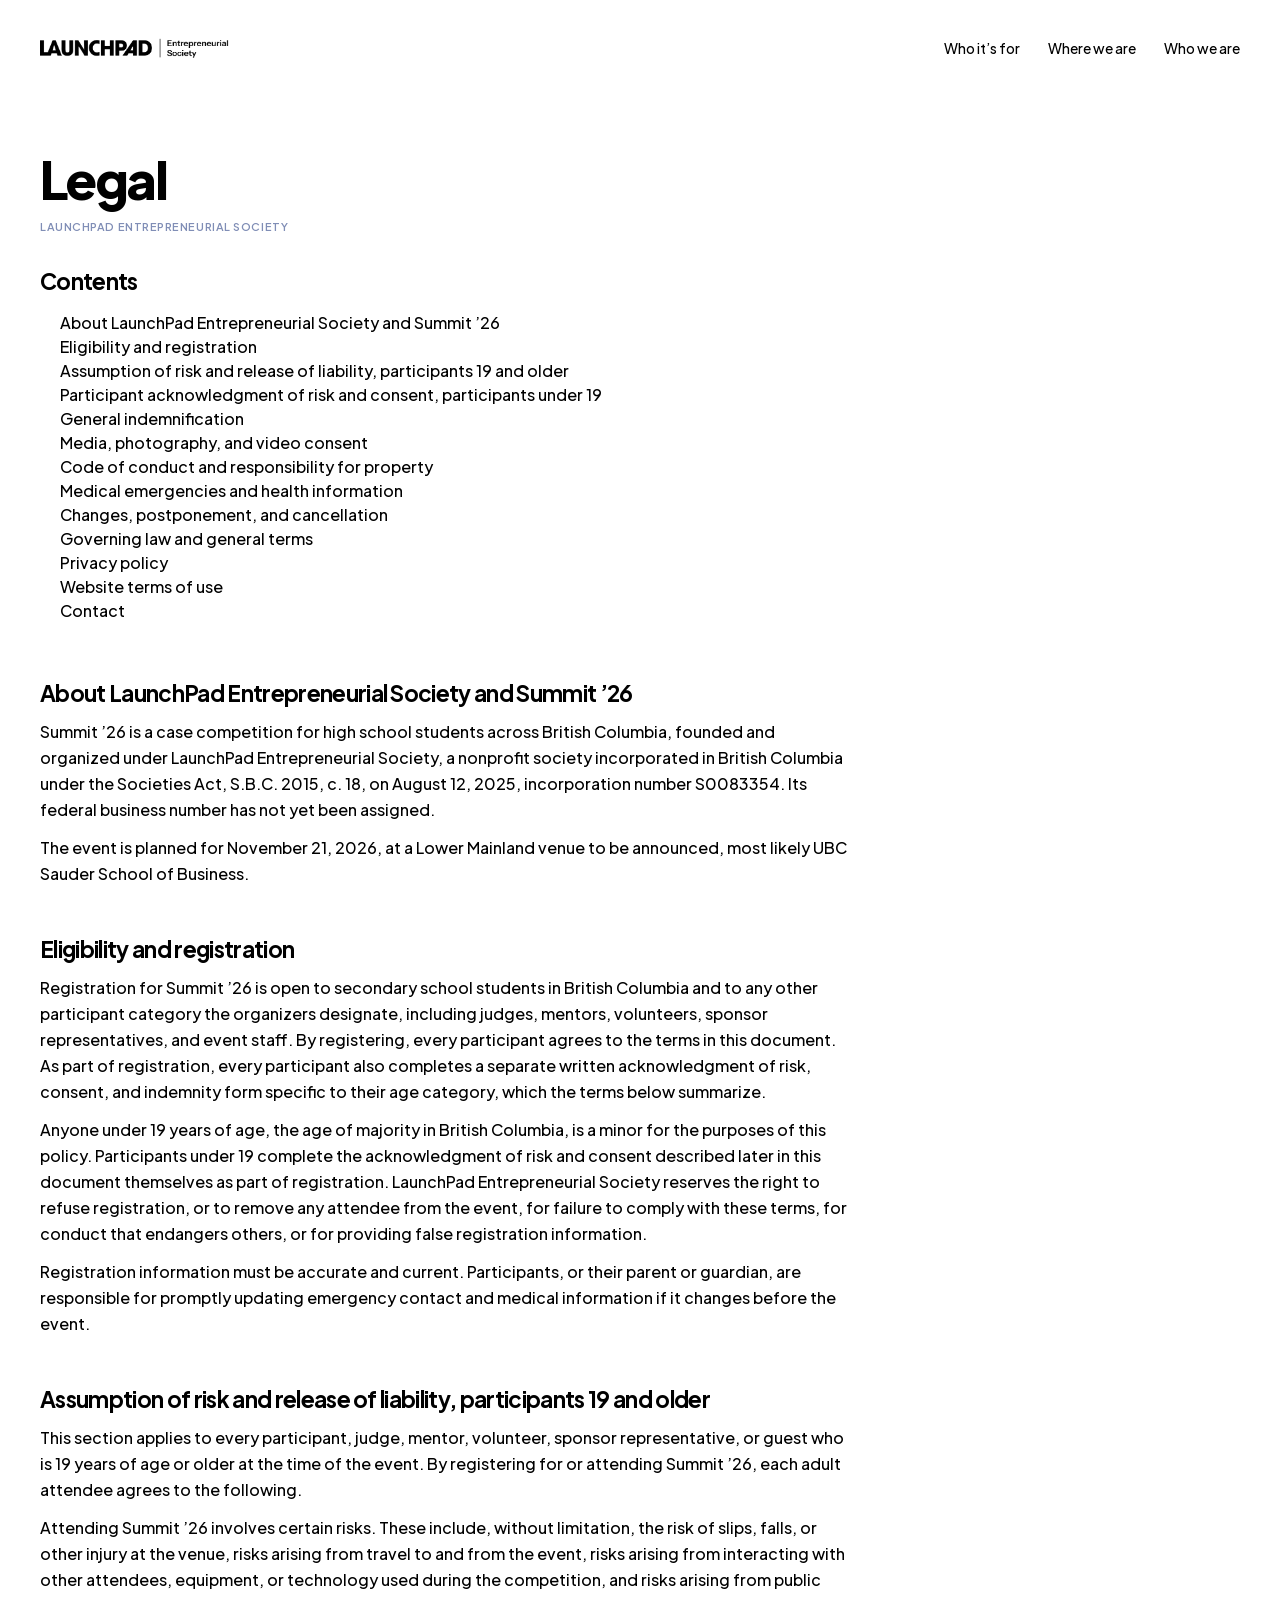
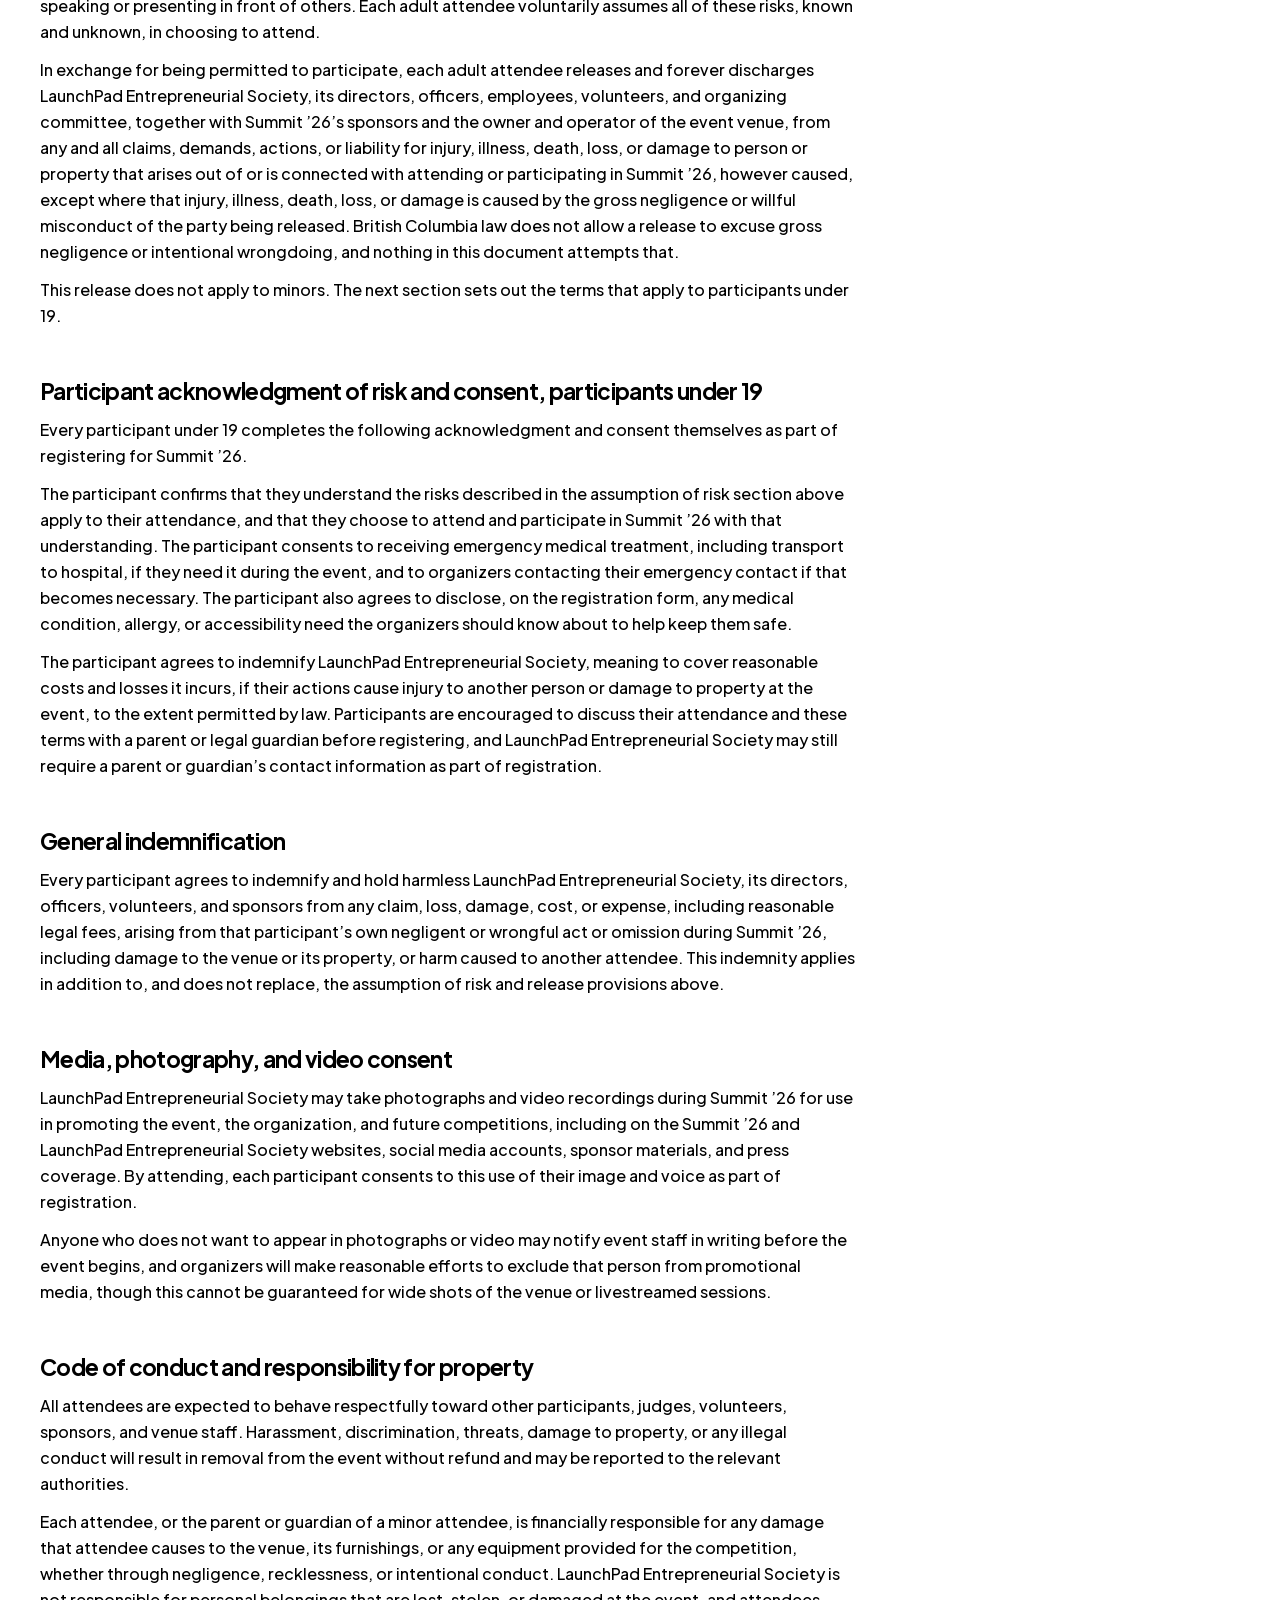
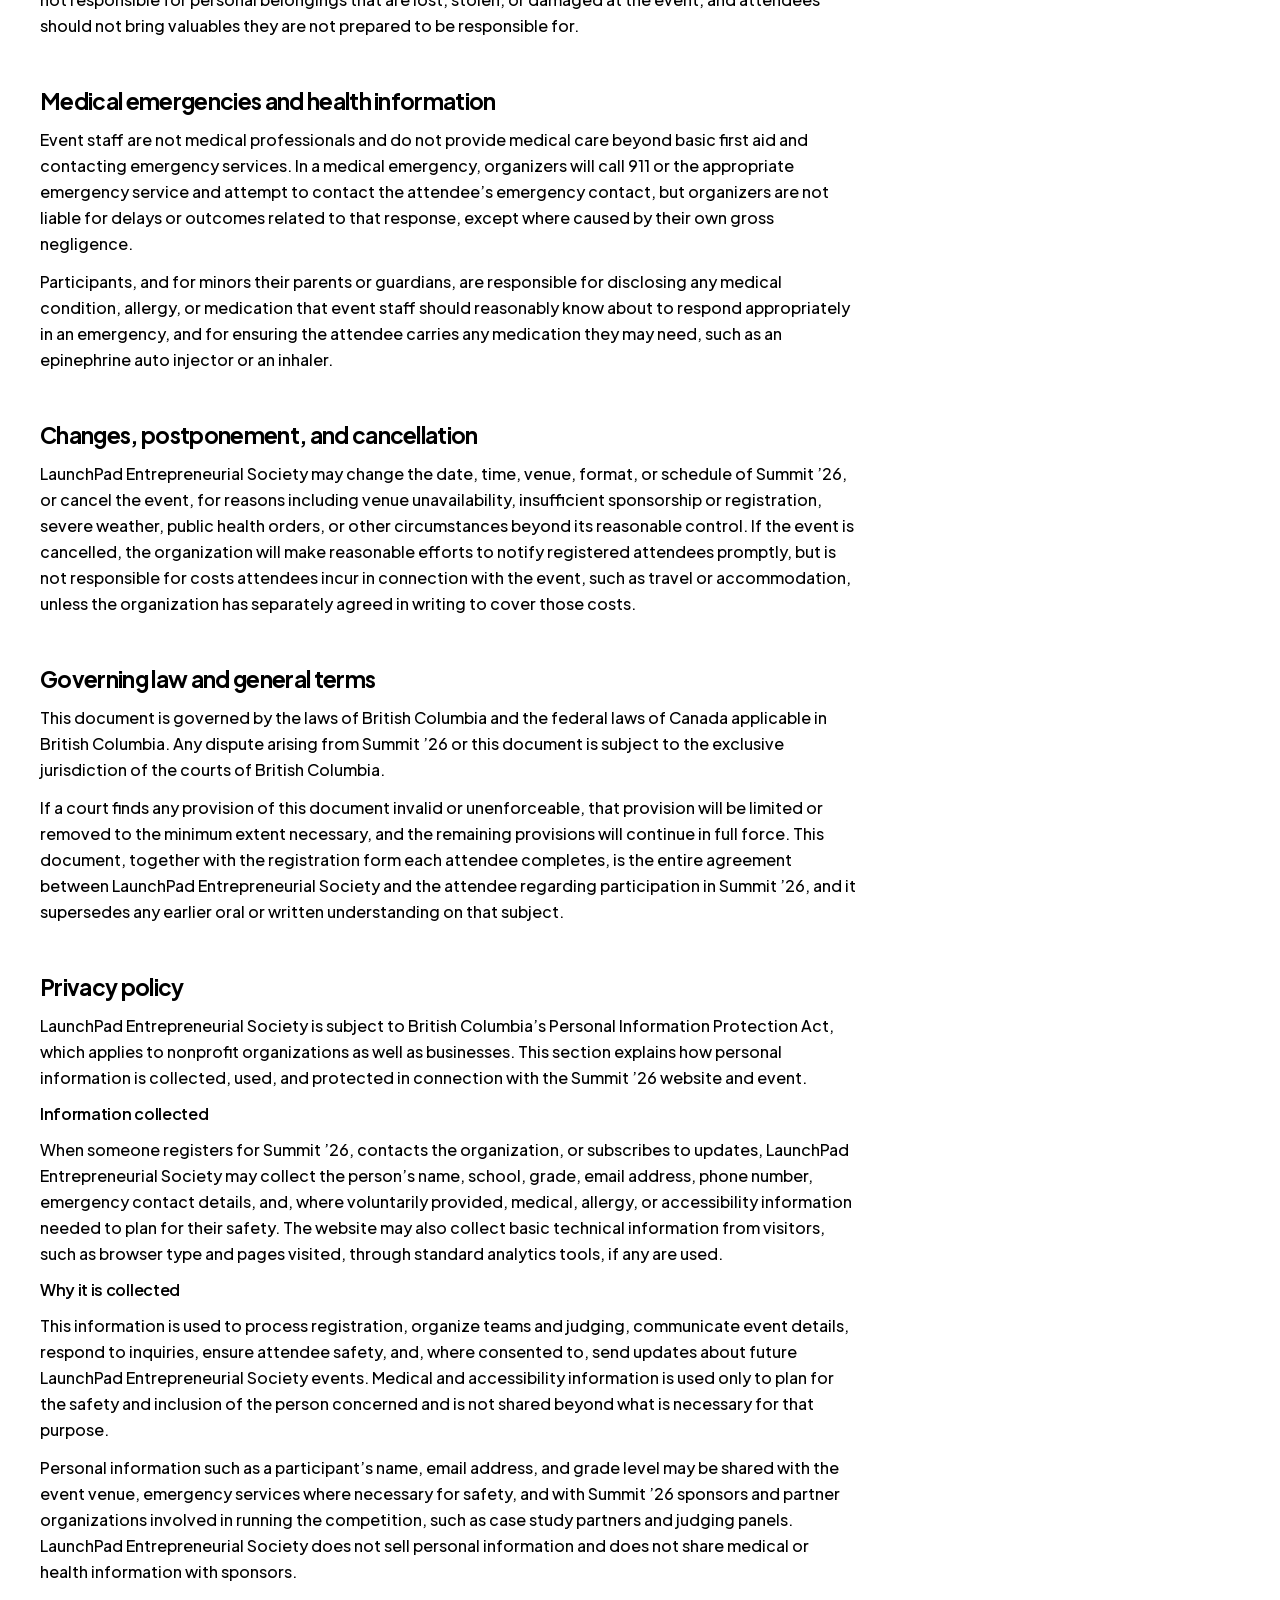
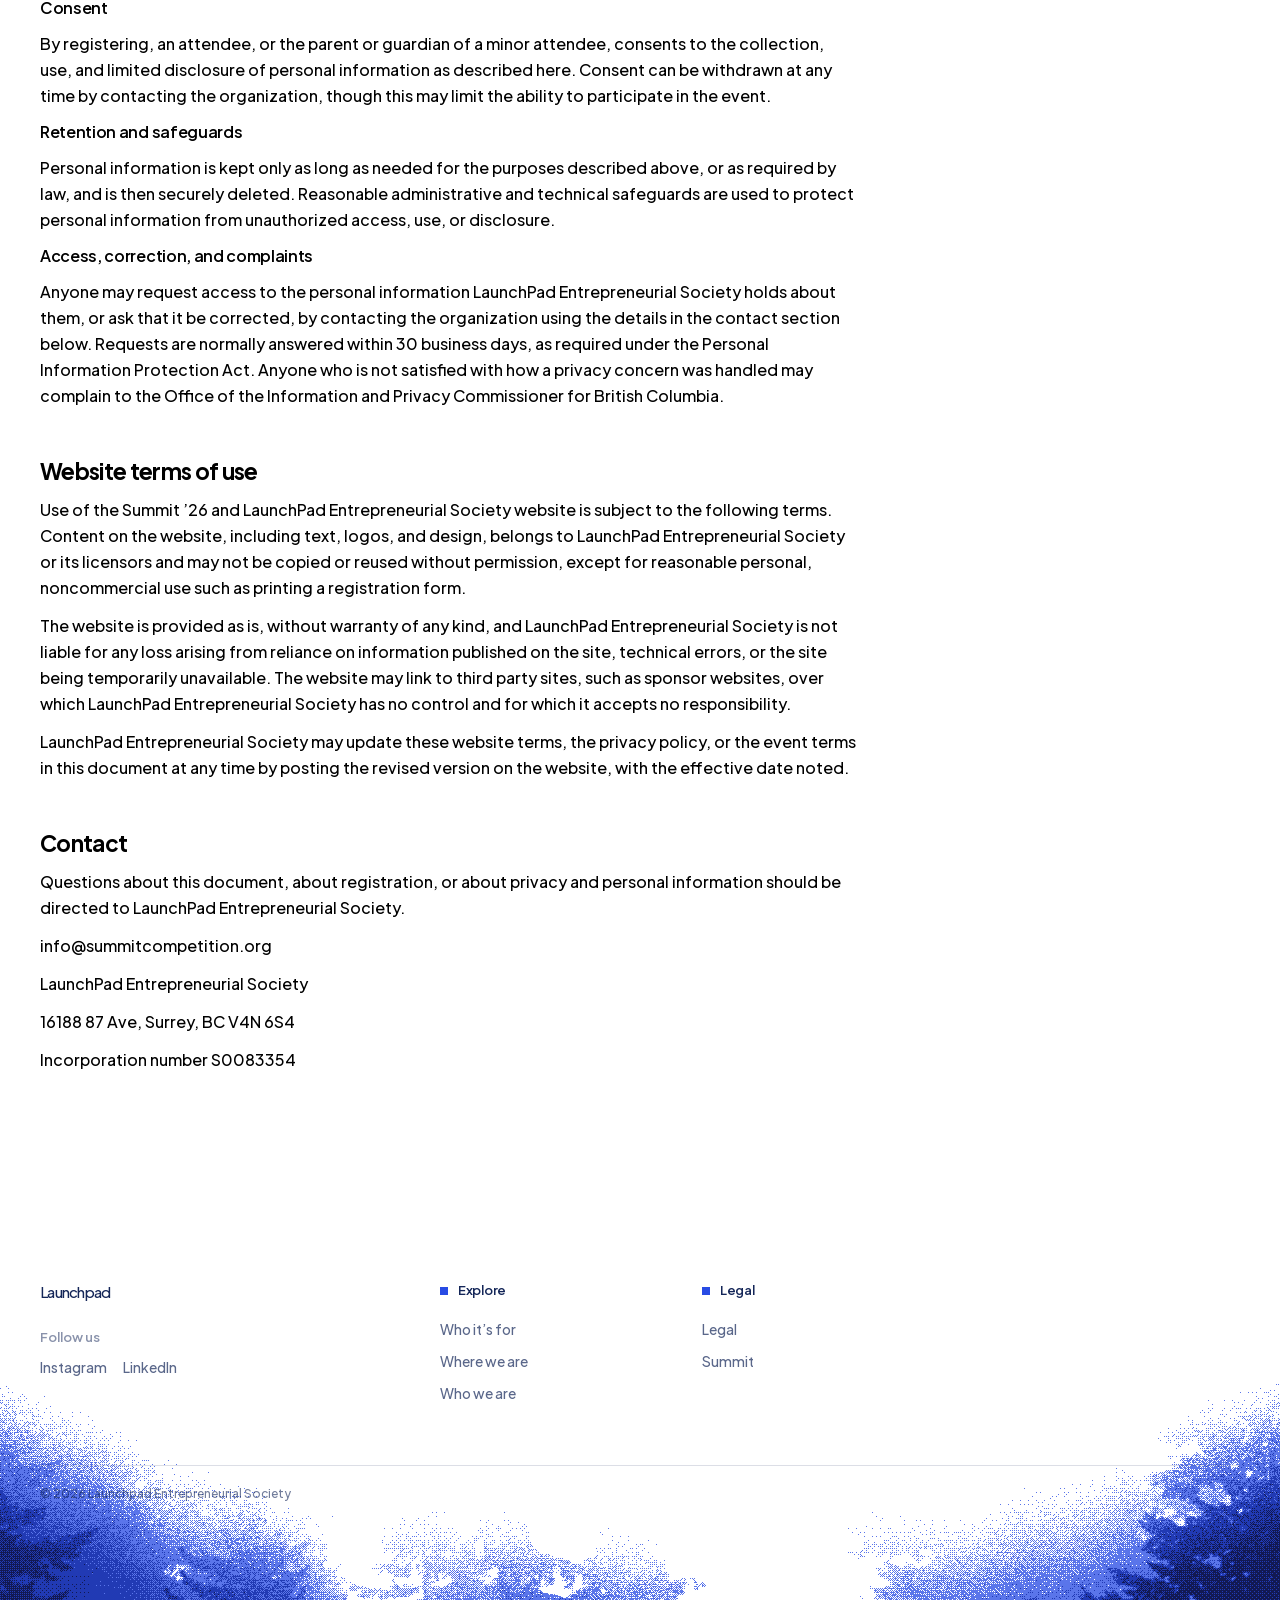
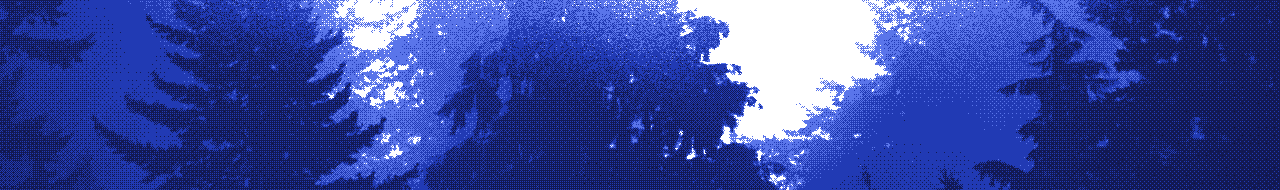
==== legal.html @ 937425bc "Merge Launchpad Next.js mirror from VevanD757/Launchpad-Website Adopts the full mirrored build (laun" ====
<!DOCTYPE html><html data-dpl-id="dpl_w3NKNGjgQrKzwMNruwuWd6oCX3E9" lang="en" class="big_shoulders_7123ae34-module__k79pjW__variable instrument_sans_18e3504e-module__yVm6gW__variable h-full antialiased"><head><meta charSet="utf-8"/><meta name="viewport" content="width=device-width, initial-scale=1"/><link rel="preload" href="/_next/static/les/media/797e433ab948586e-s.p.1v5bejj26fx9h.woff2" as="font" crossorigin="" type="font/woff2"/><link rel="preload" href="/_next/static/les/media/MatrixSansPrint_Regular-s.p.2ckcxrzie5m3n.otf" as="font" crossorigin="" type="font/otf"/><link rel="preload" href="/_next/static/les/media/MatrixSansVideo_Regular-s.p.41-9n1qrm0-6z.otf" as="font" crossorigin="" type="font/otf"/><link rel="preload" href="/_next/static/les/media/caa3a2e1cccd8315-s.p.0zr6hhvz-h9nw.woff2" as="font" crossorigin="" type="font/woff2"/><link rel="preload" href="/_next/static/les/media/f06bf9da926bae75-s.p.3uuun_-7zsf1g.woff2" as="font" crossorigin="" type="font/woff2"/><link rel="preload" href="/_next/static/les/media/f99c309598d4ef8a.p.2v-hvpha9wp8q.woff2" as="font" crossorigin="" type="font/woff2"/><link rel="preload" href="/_next/static/les/media/fba5a26ea33df6a3-s.p.08ssgmy_tb90r.woff2" as="font" crossorigin="" type="font/woff2"/><link rel="preload" as="image" imageSrcSet="/brand/launchpad-lockup.png 32w, /brand/launchpad-lockup.png 48w, /brand/launchpad-lockup.png 64w, /brand/launchpad-lockup.png 96w, /brand/launchpad-lockup.png 128w, /brand/launchpad-lockup.png 256w, /brand/launchpad-lockup.png 384w, /brand/launchpad-lockup.png 640w, /brand/launchpad-lockup.png 750w, /brand/launchpad-lockup.png 828w, /brand/launchpad-lockup.png 1080w, /brand/launchpad-lockup.png 1200w, /brand/launchpad-lockup.png 1920w, /brand/launchpad-lockup.png 2048w, /brand/launchpad-lockup.png 3840w" imageSizes="(max-width: 768px) 146px, 219px"/><link rel="stylesheet" href="/_next/static/les/chunks/0337t9v20k-di.css" data-precedence="next"/><link rel="stylesheet" href="/_next/static/les/chunks/35wfv2cy29n3b.css" data-precedence="next"/><link rel="stylesheet" href="/_next/static/les/chunks/0l64sxbr0guh1.css" data-precedence="next"/><link rel="preload" as="script" fetchPriority="low" href="/_next/static/les/chunks/14p8_oqciff0p.js"/><script src="/_next/static/les/chunks/0ws7t_wz4dvp7.js" async=""></script><script src="/_next/static/les/chunks/2hbr1fp0o27in.js" async=""></script><script src="/_next/static/les/chunks/0qmpwqu9johly.js" async=""></script><script src="/_next/static/les/chunks/turbopack-09f51ytv3olvr.js" async=""></script><script src="/_next/static/les/chunks/1i6vnvxz198wi.js" async="" crossorigin=""></script><script src="/_next/static/les/chunks/2corl6wyj4669.js" async="" crossorigin=""></script><script src="/_next/static/les/chunks/0ws4pbzy5k7b2.js" async="" crossorigin=""></script><script src="/_next/static/les/chunks/2k6axtzk1phra.js" async="" crossorigin=""></script><meta name="theme-color" content="#ffffff"/><title>Legal | Launchpad</title><meta name="description" content="Launchpad Entrepreneurial Society is a youth-run nonprofit in Vancouver running free case competitions, hackathons and programs for high school students."/><meta property="og:title" content="Launchpad Entrepreneurial Society"/><meta property="og:description" content="Launchpad Entrepreneurial Society is a youth-run nonprofit in Vancouver running free case competitions, hackathons and programs for high school students."/><meta property="og:type" content="website"/><meta name="twitter:card" content="summary_large_image"/><meta name="twitter:title" content="Launchpad Entrepreneurial Society"/><meta name="twitter:description" content="Launchpad Entrepreneurial Society is a youth-run nonprofit in Vancouver running free case competitions, hackathons and programs for high school students."/><link rel="icon" href="/favicon.ico?favicon.1k5qqw3w7i-nu.ico" sizes="64x64" type="image/x-icon"/><link rel="icon" href="/icon.svg?icon.11mrahgpxj4tj.svg" sizes="any" type="image/svg+xml"/><link rel="apple-touch-icon" href="/apple-icon.png?apple-icon.2nsbq48vrk_hy.png" sizes="180x180" type="image/png"/><meta name="next-size-adjust" content=""/><noscript><style>[data-rv],.stagger>span{opacity:1!important;transform:none!important;clip-path:none!important;filter:none!important}#run{height:auto!important}.typefill,.typefill span span{color:#142658!important}#run>div{position:static!important;height:auto!important;overflow:visible!important}.beat{position:relative!important;opacity:1!important;transform:none!important;padding-block:5rem}</style></noscript><script src="/_next/static/les/chunks/0c0hxoamwjsbw.js" noModule=""></script></head><body class="min-h-full"><div hidden=""><!--$--><!--/$--></div><main class="v1 plus_jakarta_sans_903079d0-module__AyqIMG__variable min-h-screen"><header class="bg-[#ffffff] pt-3 md:pt-5"><div class="mx-auto max-w-7xl px-6 md:px-10 flex h-14 items-center justify-between gap-6"><a class="py-3 transition-opacity hover:opacity-70" data-no-dither="true" href="/"><img alt="Launchpad Entrepreneurial Society" width="1367" height="150" decoding="async" data-nimg="1" class="h-4 w-auto md:h-6" style="color:transparent" sizes="(max-width: 768px) 146px, 219px" srcSet="/brand/launchpad-lockup.png 32w, /brand/launchpad-lockup.png 48w, /brand/launchpad-lockup.png 64w, /brand/launchpad-lockup.png 96w, /brand/launchpad-lockup.png 128w, /brand/launchpad-lockup.png 256w, /brand/launchpad-lockup.png 384w, /brand/launchpad-lockup.png 640w, /brand/launchpad-lockup.png 750w, /brand/launchpad-lockup.png 828w, /brand/launchpad-lockup.png 1080w, /brand/launchpad-lockup.png 1200w, /brand/launchpad-lockup.png 1920w, /brand/launchpad-lockup.png 2048w, /brand/launchpad-lockup.png 3840w" src="/brand/launchpad-lockup.png"/></a><nav class="hidden items-center gap-7 md:flex"><a class="py-4 text-sm font-medium text-black transition-opacity hover:opacity-70" href="/who">Who it’s for</a><a class="py-4 text-sm font-medium text-black transition-opacity hover:opacity-70" href="/where">Where we are</a><a class="py-4 text-sm font-medium text-black transition-opacity hover:opacity-70" href="/stan">Who we are</a><a class="py-4 text-sm font-medium text-black transition-opacity hover:opacity-70" href="https://summitcompetition.com">Summit</a></nav><div class="flex items-center gap-2 md:gap-0"><div class="hidden min-[380px]:block"><a href="/apply" class="inline-flex min-h-11 w-fit shrink-0 items-center justify-center rounded-[90px] bg-[#284be4] px-7 py-3 text-sm font-medium text-[#ffffff] transition-colors hover:bg-[#1d3bc4]">Apply</a></div><div class="contents"><div class="contents"><button type="button" aria-label="Open menu" aria-expanded="false" aria-controls="mobile-menu" class="-mr-2 grid size-11 shrink-0 place-items-center md:hidden"><span class="burger" aria-hidden="true"><span class="burger__bar"></span><span class="burger__bar"></span><span class="burger__bar"></span></span></button></div></div></div></div></header><section class="mx-auto max-w-7xl px-6 md:px-10 pt-14 pb-20 md:pt-20 md:pb-28"><h1 class="font-display max-w-[18ch] text-[2.25rem] leading-[0.9] tracking-[-0.05em] md:text-[3.25rem]">Legal</h1><p class="font-label mt-4 text-[11px] uppercase tracking-wider text-[#808eb6]">LaunchPad Entrepreneurial Society</p><div class="mt-8 max-w-[68ch]"><h2 class="text-[1.15rem] font-bold leading-tight tracking-[-0.03em] md:text-[1.4rem]">Contents</h2><ol class="mt-4 space-y-1.5 list-decimal pl-5 text-base text-black"><li><a href="#about-launchpad-entrepreneurial-society-and-summit-26" class="underline-offset-2 hover:underline hover:text-[#284be4]">About LaunchPad Entrepreneurial Society and Summit ’26</a></li><li><a href="#eligibility-and-registration" class="underline-offset-2 hover:underline hover:text-[#284be4]">Eligibility and registration</a></li><li><a href="#assumption-of-risk-and-release-of-liability-participants-19-and-older" class="underline-offset-2 hover:underline hover:text-[#284be4]">Assumption of risk and release of liability, participants 19 and older</a></li><li><a href="#participant-acknowledgment-of-risk-and-consent-participants-under-19" class="underline-offset-2 hover:underline hover:text-[#284be4]">Participant acknowledgment of risk and consent, participants under 19</a></li><li><a href="#general-indemnification" class="underline-offset-2 hover:underline hover:text-[#284be4]">General indemnification</a></li><li><a href="#media-photography-and-video-consent" class="underline-offset-2 hover:underline hover:text-[#284be4]">Media, photography, and video consent</a></li><li><a href="#code-of-conduct-and-responsibility-for-property" class="underline-offset-2 hover:underline hover:text-[#284be4]">Code of conduct and responsibility for property</a></li><li><a href="#medical-emergencies-and-health-information" class="underline-offset-2 hover:underline hover:text-[#284be4]">Medical emergencies and health information</a></li><li><a href="#changes-postponement-and-cancellation" class="underline-offset-2 hover:underline hover:text-[#284be4]">Changes, postponement, and cancellation</a></li><li><a href="#governing-law-and-general-terms" class="underline-offset-2 hover:underline hover:text-[#284be4]">Governing law and general terms</a></li><li><a href="#privacy-policy" class="underline-offset-2 hover:underline hover:text-[#284be4]">Privacy policy</a></li><li><a href="#website-terms-of-use" class="underline-offset-2 hover:underline hover:text-[#284be4]">Website terms of use</a></li><li><a href="#contact" class="underline-offset-2 hover:underline hover:text-[#284be4]">Contact</a></li></ol></div><div class="mt-14 max-w-[68ch] space-y-12"><section id="about-launchpad-entrepreneurial-society-and-summit-26" class="scroll-mt-24"><h2 class="text-[1.15rem] font-bold leading-tight tracking-[-0.03em] md:text-[1.4rem]">About LaunchPad Entrepreneurial Society and Summit ’26</h2><div class="mt-3 space-y-3"><p class="text-base leading-relaxed text-black">Summit ’26 is a case competition for high school students across British Columbia, founded and organized under LaunchPad Entrepreneurial Society, a nonprofit society incorporated in British Columbia under the Societies Act, S.B.C. 2015, c. 18, on August 12, 2025, incorporation number S0083354. Its federal business number has not yet been assigned.</p><p class="text-base leading-relaxed text-black">The event is planned for November 21, 2026, at a Lower Mainland venue to be announced, most likely UBC Sauder School of Business.</p></div></section><section id="eligibility-and-registration" class="scroll-mt-24"><h2 class="text-[1.15rem] font-bold leading-tight tracking-[-0.03em] md:text-[1.4rem]">Eligibility and registration</h2><div class="mt-3 space-y-3"><p class="text-base leading-relaxed text-black">Registration for Summit ’26 is open to secondary school students in British Columbia and to any other participant category the organizers designate, including judges, mentors, volunteers, sponsor representatives, and event staff. By registering, every participant agrees to the terms in this document. As part of registration, every participant also completes a separate written acknowledgment of risk, consent, and indemnity form specific to their age category, which the terms below summarize.</p><p class="text-base leading-relaxed text-black">Anyone under 19 years of age, the age of majority in British Columbia, is a minor for the purposes of this policy. Participants under 19 complete the acknowledgment of risk and consent described later in this document themselves as part of registration. LaunchPad Entrepreneurial Society reserves the right to refuse registration, or to remove any attendee from the event, for failure to comply with these terms, for conduct that endangers others, or for providing false registration information.</p><p class="text-base leading-relaxed text-black">Registration information must be accurate and current. Participants, or their parent or guardian, are responsible for promptly updating emergency contact and medical information if it changes before the event.</p></div></section><section id="assumption-of-risk-and-release-of-liability-participants-19-and-older" class="scroll-mt-24"><h2 class="text-[1.15rem] font-bold leading-tight tracking-[-0.03em] md:text-[1.4rem]">Assumption of risk and release of liability, participants 19 and older</h2><div class="mt-3 space-y-3"><p class="text-base leading-relaxed text-black">This section applies to every participant, judge, mentor, volunteer, sponsor representative, or guest who is 19 years of age or older at the time of the event. By registering for or attending Summit ’26, each adult attendee agrees to the following.</p><p class="text-base leading-relaxed text-black">Attending Summit ’26 involves certain risks. These include, without limitation, the risk of slips, falls, or other injury at the venue, risks arising from travel to and from the event, risks arising from interacting with other attendees, equipment, or technology used during the competition, and risks arising from public speaking or presenting in front of others. Each adult attendee voluntarily assumes all of these risks, known and unknown, in choosing to attend.</p><p class="text-base leading-relaxed text-black">In exchange for being permitted to participate, each adult attendee releases and forever discharges LaunchPad Entrepreneurial Society, its directors, officers, employees, volunteers, and organizing committee, together with Summit ’26’s sponsors and the owner and operator of the event venue, from any and all claims, demands, actions, or liability for injury, illness, death, loss, or damage to person or property that arises out of or is connected with attending or participating in Summit ’26, however caused, except where that injury, illness, death, loss, or damage is caused by the gross negligence or willful misconduct of the party being released. British Columbia law does not allow a release to excuse gross negligence or intentional wrongdoing, and nothing in this document attempts that.</p><p class="text-base leading-relaxed text-black">This release does not apply to minors. The next section sets out the terms that apply to participants under 19.</p></div></section><section id="participant-acknowledgment-of-risk-and-consent-participants-under-19" class="scroll-mt-24"><h2 class="text-[1.15rem] font-bold leading-tight tracking-[-0.03em] md:text-[1.4rem]">Participant acknowledgment of risk and consent, participants under 19</h2><div class="mt-3 space-y-3"><p class="text-base leading-relaxed text-black">Every participant under 19 completes the following acknowledgment and consent themselves as part of registering for Summit ’26.</p><p class="text-base leading-relaxed text-black">The participant confirms that they understand the risks described in the assumption of risk section above apply to their attendance, and that they choose to attend and participate in Summit ’26 with that understanding. The participant consents to receiving emergency medical treatment, including transport to hospital, if they need it during the event, and to organizers contacting their emergency contact if that becomes necessary. The participant also agrees to disclose, on the registration form, any medical condition, allergy, or accessibility need the organizers should know about to help keep them safe.</p><p class="text-base leading-relaxed text-black">The participant agrees to indemnify LaunchPad Entrepreneurial Society, meaning to cover reasonable costs and losses it incurs, if their actions cause injury to another person or damage to property at the event, to the extent permitted by law. Participants are encouraged to discuss their attendance and these terms with a parent or legal guardian before registering, and LaunchPad Entrepreneurial Society may still require a parent or guardian’s contact information as part of registration.</p></div></section><section id="general-indemnification" class="scroll-mt-24"><h2 class="text-[1.15rem] font-bold leading-tight tracking-[-0.03em] md:text-[1.4rem]">General indemnification</h2><div class="mt-3 space-y-3"><p class="text-base leading-relaxed text-black">Every participant agrees to indemnify and hold harmless LaunchPad Entrepreneurial Society, its directors, officers, volunteers, and sponsors from any claim, loss, damage, cost, or expense, including reasonable legal fees, arising from that participant’s own negligent or wrongful act or omission during Summit ’26, including damage to the venue or its property, or harm caused to another attendee. This indemnity applies in addition to, and does not replace, the assumption of risk and release provisions above.</p></div></section><section id="media-photography-and-video-consent" class="scroll-mt-24"><h2 class="text-[1.15rem] font-bold leading-tight tracking-[-0.03em] md:text-[1.4rem]">Media, photography, and video consent</h2><div class="mt-3 space-y-3"><p class="text-base leading-relaxed text-black">LaunchPad Entrepreneurial Society may take photographs and video recordings during Summit ’26 for use in promoting the event, the organization, and future competitions, including on the Summit ’26 and LaunchPad Entrepreneurial Society websites, social media accounts, sponsor materials, and press coverage. By attending, each participant consents to this use of their image and voice as part of registration.</p><p class="text-base leading-relaxed text-black">Anyone who does not want to appear in photographs or video may notify event staff in writing before the event begins, and organizers will make reasonable efforts to exclude that person from promotional media, though this cannot be guaranteed for wide shots of the venue or livestreamed sessions.</p></div></section><section id="code-of-conduct-and-responsibility-for-property" class="scroll-mt-24"><h2 class="text-[1.15rem] font-bold leading-tight tracking-[-0.03em] md:text-[1.4rem]">Code of conduct and responsibility for property</h2><div class="mt-3 space-y-3"><p class="text-base leading-relaxed text-black">All attendees are expected to behave respectfully toward other participants, judges, volunteers, sponsors, and venue staff. Harassment, discrimination, threats, damage to property, or any illegal conduct will result in removal from the event without refund and may be reported to the relevant authorities.</p><p class="text-base leading-relaxed text-black">Each attendee, or the parent or guardian of a minor attendee, is financially responsible for any damage that attendee causes to the venue, its furnishings, or any equipment provided for the competition, whether through negligence, recklessness, or intentional conduct. LaunchPad Entrepreneurial Society is not responsible for personal belongings that are lost, stolen, or damaged at the event, and attendees should not bring valuables they are not prepared to be responsible for.</p></div></section><section id="medical-emergencies-and-health-information" class="scroll-mt-24"><h2 class="text-[1.15rem] font-bold leading-tight tracking-[-0.03em] md:text-[1.4rem]">Medical emergencies and health information</h2><div class="mt-3 space-y-3"><p class="text-base leading-relaxed text-black">Event staff are not medical professionals and do not provide medical care beyond basic first aid and contacting emergency services. In a medical emergency, organizers will call 911 or the appropriate emergency service and attempt to contact the attendee’s emergency contact, but organizers are not liable for delays or outcomes related to that response, except where caused by their own gross negligence.</p><p class="text-base leading-relaxed text-black">Participants, and for minors their parents or guardians, are responsible for disclosing any medical condition, allergy, or medication that event staff should reasonably know about to respond appropriately in an emergency, and for ensuring the attendee carries any medication they may need, such as an epinephrine auto injector or an inhaler.</p></div></section><section id="changes-postponement-and-cancellation" class="scroll-mt-24"><h2 class="text-[1.15rem] font-bold leading-tight tracking-[-0.03em] md:text-[1.4rem]">Changes, postponement, and cancellation</h2><div class="mt-3 space-y-3"><p class="text-base leading-relaxed text-black">LaunchPad Entrepreneurial Society may change the date, time, venue, format, or schedule of Summit ’26, or cancel the event, for reasons including venue unavailability, insufficient sponsorship or registration, severe weather, public health orders, or other circumstances beyond its reasonable control. If the event is cancelled, the organization will make reasonable efforts to notify registered attendees promptly, but is not responsible for costs attendees incur in connection with the event, such as travel or accommodation, unless the organization has separately agreed in writing to cover those costs.</p></div></section><section id="governing-law-and-general-terms" class="scroll-mt-24"><h2 class="text-[1.15rem] font-bold leading-tight tracking-[-0.03em] md:text-[1.4rem]">Governing law and general terms</h2><div class="mt-3 space-y-3"><p class="text-base leading-relaxed text-black">This document is governed by the laws of British Columbia and the federal laws of Canada applicable in British Columbia. Any dispute arising from Summit ’26 or this document is subject to the exclusive jurisdiction of the courts of British Columbia.</p><p class="text-base leading-relaxed text-black">If a court finds any provision of this document invalid or unenforceable, that provision will be limited or removed to the minimum extent necessary, and the remaining provisions will continue in full force. This document, together with the registration form each attendee completes, is the entire agreement between LaunchPad Entrepreneurial Society and the attendee regarding participation in Summit ’26, and it supersedes any earlier oral or written understanding on that subject.</p></div></section><section id="privacy-policy" class="scroll-mt-24"><h2 class="text-[1.15rem] font-bold leading-tight tracking-[-0.03em] md:text-[1.4rem]">Privacy policy</h2><div class="mt-3 space-y-3"><p class="text-base leading-relaxed text-black">LaunchPad Entrepreneurial Society is subject to British Columbia’s Personal Information Protection Act, which applies to nonprofit organizations as well as businesses. This section explains how personal information is collected, used, and protected in connection with the Summit ’26 website and event.</p><h3 class="text-base font-semibold leading-snug tracking-[-0.02em] pt-2">Information collected</h3><p class="text-base leading-relaxed text-black">When someone registers for Summit ’26, contacts the organization, or subscribes to updates, LaunchPad Entrepreneurial Society may collect the person’s name, school, grade, email address, phone number, emergency contact details, and, where voluntarily provided, medical, allergy, or accessibility information needed to plan for their safety. The website may also collect basic technical information from visitors, such as browser type and pages visited, through standard analytics tools, if any are used.</p><h3 class="text-base font-semibold leading-snug tracking-[-0.02em] pt-2">Why it is collected</h3><p class="text-base leading-relaxed text-black">This information is used to process registration, organize teams and judging, communicate event details, respond to inquiries, ensure attendee safety, and, where consented to, send updates about future LaunchPad Entrepreneurial Society events. Medical and accessibility information is used only to plan for the safety and inclusion of the person concerned and is not shared beyond what is necessary for that purpose.</p><p class="text-base leading-relaxed text-black">Personal information such as a participant’s name, email address, and grade level may be shared with the event venue, emergency services where necessary for safety, and with Summit ’26 sponsors and partner organizations involved in running the competition, such as case study partners and judging panels. LaunchPad Entrepreneurial Society does not sell personal information and does not share medical or health information with sponsors.</p><h3 class="text-base font-semibold leading-snug tracking-[-0.02em] pt-2">Consent</h3><p class="text-base leading-relaxed text-black">By registering, an attendee, or the parent or guardian of a minor attendee, consents to the collection, use, and limited disclosure of personal information as described here. Consent can be withdrawn at any time by contacting the organization, though this may limit the ability to participate in the event.</p><h3 class="text-base font-semibold leading-snug tracking-[-0.02em] pt-2">Retention and safeguards</h3><p class="text-base leading-relaxed text-black">Personal information is kept only as long as needed for the purposes described above, or as required by law, and is then securely deleted. Reasonable administrative and technical safeguards are used to protect personal information from unauthorized access, use, or disclosure.</p><h3 class="text-base font-semibold leading-snug tracking-[-0.02em] pt-2">Access, correction, and complaints</h3><p class="text-base leading-relaxed text-black">Anyone may request access to the personal information LaunchPad Entrepreneurial Society holds about them, or ask that it be corrected, by contacting the organization using the details in the contact section below. Requests are normally answered within 30 business days, as required under the Personal Information Protection Act. Anyone who is not satisfied with how a privacy concern was handled may complain to the Office of the Information and Privacy Commissioner for British Columbia.</p></div></section><section id="website-terms-of-use" class="scroll-mt-24"><h2 class="text-[1.15rem] font-bold leading-tight tracking-[-0.03em] md:text-[1.4rem]">Website terms of use</h2><div class="mt-3 space-y-3"><p class="text-base leading-relaxed text-black">Use of the Summit ’26 and LaunchPad Entrepreneurial Society website is subject to the following terms. Content on the website, including text, logos, and design, belongs to LaunchPad Entrepreneurial Society or its licensors and may not be copied or reused without permission, except for reasonable personal, noncommercial use such as printing a registration form.</p><p class="text-base leading-relaxed text-black">The website is provided as is, without warranty of any kind, and LaunchPad Entrepreneurial Society is not liable for any loss arising from reliance on information published on the site, technical errors, or the site being temporarily unavailable. The website may link to third party sites, such as sponsor websites, over which LaunchPad Entrepreneurial Society has no control and for which it accepts no responsibility.</p><p class="text-base leading-relaxed text-black">LaunchPad Entrepreneurial Society may update these website terms, the privacy policy, or the event terms in this document at any time by posting the revised version on the website, with the effective date noted.</p></div></section><section id="contact" class="scroll-mt-24"><h2 class="text-[1.15rem] font-bold leading-tight tracking-[-0.03em] md:text-[1.4rem]">Contact</h2><div class="mt-3 space-y-3"><p class="text-base leading-relaxed text-black">Questions about this document, about registration, or about privacy and personal information should be directed to LaunchPad Entrepreneurial Society.</p><p class="text-base leading-relaxed text-black">info@summitcompetition.org</p><p class="text-base leading-relaxed text-black">LaunchPad Entrepreneurial Society</p><p class="text-base leading-relaxed text-black">16188 87 Ave, Surrey, BC V4N 6S4</p><p class="text-base leading-relaxed text-black">Incorporation number S0083354</p></div></section></div></section><section class="relative overflow-hidden text-[#142658]" style="background-color:#ffffff"><canvas aria-hidden="true" class="pointer-events-none absolute inset-0 h-full w-full [image-rendering:pixelated]"></canvas><div class="relative"><div class="mx-auto max-w-7xl px-6 md:px-10 pt-16 md:pt-24"><div class="grid grid-cols-2 gap-x-5 gap-y-9 lg:grid-cols-[1.6fr_1fr_1fr_1.2fr] lg:gap-8"><div class="contents lg:order-1 lg:block"><div class="order-1 col-span-2 lg:col-span-1"><p class="text-[15px] font-medium tracking-[-0.05em]">Launchpad</p></div><div class="order-5 col-span-2 lg:col-span-1 lg:mt-6"><p class="text-[13px] font-semibold text-[#142658]/50">Follow us</p><nav class="mt-1 flex flex-wrap items-center gap-x-4 gap-y-0"><a href="https://twitter.com/stanforcreators" target="_blank" rel="noopener noreferrer" class="block py-1.5 text-sm text-[#142658]/70 transition-colors hover:text-[#142658]">X</a><a href="https://www.instagram.com/launchpadsociety/" target="_blank" rel="noopener noreferrer" class="block py-1.5 text-sm text-[#142658]/70 transition-colors hover:text-[#142658]">Instagram</a><a href="https://www.tiktok.com/@stanforcreators" target="_blank" rel="noopener noreferrer" class="block py-1.5 text-sm text-[#142658]/70 transition-colors hover:text-[#142658]">TikTok</a><a href="https://www.linkedin.com/company/launchpad-entrepeunrial-society/" target="_blank" rel="noopener noreferrer" class="block py-1.5 text-sm text-[#142658]/70 transition-colors hover:text-[#142658]">LinkedIn</a><a href="https://www.youtube.com/channel/UCQ1wox_PP5Lds__fQdy6NvQ" target="_blank" rel="noopener noreferrer" class="block py-1.5 text-sm text-[#142658]/70 transition-colors hover:text-[#142658]">YouTube</a></nav></div></div><div class="order-2 col-span-2 lg:order-4 lg:col-span-1"><p class="mb-3 flex items-center gap-2.5 text-[13px] font-semibold tracking-[-0.02em]"><span aria-hidden="true" class="size-2 shrink-0 bg-[#284be4]"></span>Apply</p><a href="/apply" class="inline-flex min-h-11 w-fit shrink-0 items-center justify-center rounded-[90px] bg-[#284be4] px-7 py-3 text-sm font-medium text-[#ffffff] transition-colors hover:bg-[#1d3bc4]">Apply to camp</a><p class="mt-3 max-w-[26ch] text-sm leading-snug text-[#142658]/60">October 4th to 19th<!-- -->, <!-- -->2026<!-- -->.</p></div><div class="order-3 lg:order-2"><p class="mb-3 flex items-center gap-2.5 text-[13px] font-semibold tracking-[-0.02em]"><span aria-hidden="true" class="size-2 shrink-0 bg-[#284be4]"></span>Explore</p><nav><a class="block py-1.5 text-sm text-[#142658]/70 transition-colors hover:text-[#142658]" href="/who">Who it’s for</a><a class="block py-1.5 text-sm text-[#142658]/70 transition-colors hover:text-[#142658]" href="/where">Where we are</a><a class="block py-1.5 text-sm text-[#142658]/70 transition-colors hover:text-[#142658]" href="/stan">Who we are</a><a class="block py-1.5 text-sm text-[#142658]/70 transition-colors hover:text-[#142658]" href="https://summitcompetition.com">Summit</a></nav></div><div class="order-4 lg:order-3"><p class="mb-3 flex items-center gap-2.5 text-[13px] font-semibold tracking-[-0.02em]"><span aria-hidden="true" class="size-2 shrink-0 bg-[#284be4]"></span>Legal</p><nav><a class="block py-1.5 text-sm text-[#142658]/70 transition-colors hover:text-[#142658]" href="/legal">Legal</a><a class="block py-1.5 text-sm text-[#142658]/70 transition-colors hover:text-[#142658]" href="/legal/privacy">Privacy</a><a class="block py-1.5 text-sm text-[#142658]/70 transition-colors hover:text-[#142658]" href="/legal/cookies">Cookies</a><a href="https://summitcompetition.com" target="_blank" rel="noopener noreferrer" class="block py-1.5 text-sm text-[#142658]/70 transition-colors hover:text-[#142658]">Summit</a><a href="https://assets.stanwith.me/legal/privacy-policy.pdf" target="_blank" rel="noopener noreferrer" class="block py-1.5 text-sm text-[#142658]/70 transition-colors hover:text-[#142658]">Stan Privacy Policy</a><a href="mailto:friends@stanwith.me?subject=Do%20Not%20Sell%20My%20Personal%20Information" target="_blank" rel="noopener noreferrer" class="block py-1.5 text-sm text-[#142658]/70 transition-colors hover:text-[#142658]">Do Not Sell My Personal Information</a></nav></div></div><div class="mt-14 h-px bg-[#142658]/15"></div><div data-dither-clear="true" class="flex flex-wrap items-center justify-between gap-3 pt-5 text-xs text-[#142658]/60"><span>© <!-- -->2026<!-- --> Launchpad Entrepreneurial Society</span></div></div><div class="h-[32vh] max-h-[380px] min-h-[200px]"></div></div></section></main><!--$--><!--/$--><!--$!--><template data-dgst="BAILOUT_TO_CLIENT_SIDE_RENDERING"></template><!--/$--><script src="/_next/static/les/chunks/14p8_oqciff0p.js" id="_R_" async=""></script><script>(self.__next_f=self.__next_f||[]).push([0])</script><script>self.__next_f.push([1,"1:\"$Sreact.fragment\"\n3:I[46300,[\"/_next/static/les/chunks/1i6vnvxz198wi.js\"],\"DitherProvider\"]\n4:I[39756,[\"/_next/static/les/chunks/2corl6wyj4669.js\"],\"default\"]\n5:I[37457,[\"/_next/static/les/chunks/2corl6wyj4669.js\"],\"default\"]\n6:I[72893,[\"/_next/static/les/chunks/1i6vnvxz198wi.js\"],\"default\"]\n7:I[84051,[\"/_next/static/les/chunks/1i6vnvxz198wi.js\"],\"default\"]\n8:I[2355,[\"/_next/static/les/chunks/1i6vnvxz198wi.js\"],\"Analytics\"]\na:I[97367,[\"/_next/static/les/chunks/2corl6wyj4669.js\"],\"OutletBoundary\"]\nb:\"$Sreact.suspense\"\ne:I[97367,[\"/_next/static/les/chunks/2corl6wyj4669.js\"],\"ViewportBoundary\"]\n10:I[97367,[\"/_next/static/les/chunks/2corl6wyj4669.js\"],\"MetadataBoundary\"]\n12:I[68027,[\"/_next/static/les/chunks/1i6vnvxz198wi.js\"],\"default\",1]\n:HL[\"/_next/static/les/chunks/0337t9v20k-di.css\",\"style\"]\n:HL[\"/_next/static/les/chunks/35wfv2cy29n3b.css\",\"style\"]\n:HL[\"/_next/static/les/media/797e433ab948586e-s.p.1v5bejj26fx9h.woff2\",\"font\",{\"crossOrigin\":\"\",\"type\":\"font/woff2\"}]\n:HL[\"/_next/static/les/media/MatrixSansPrint_Regular-s.p.2ckcxrzie5m3n.otf\",\"font\",{\"crossOrigin\":\"\",\"type\":\"font/otf\"}]\n:HL[\"/_next/static/les/media/MatrixSansVideo_Regular-s.p.41-9n1qrm0-6z.otf\",\"font\",{\"crossOrigin\":\"\",\"type\":\"font/otf\"}]\n:HL[\"/_next/static/les/media/caa3a2e1cccd8315-s.p.0zr6hhvz-h9nw.woff2\",\"font\",{\"crossOrigin\":\"\",\"type\":\"font/woff2\"}]\n:HL[\"/_next/static/les/media/f06bf9da926bae75-s.p.3uuun_-7zsf1g.woff2\",\"font\",{\"crossOrigin\":\"\",\"type\":\"font/woff2\"}]\n:HL[\"/_next/static/les/media/f99c309598d4ef8a.p.2v-hvpha9wp8q.woff2\",\"font\",{\"crossOrigin\":\"\",\"type\":\"font/woff2\"}]\n:HL[\"/_next/static/les/media/fba5a26ea33df6a3-s.p.08ssgmy_tb90r.woff2\",\"font\",{\"crossOrigin\":\"\",\"type\":\"font/woff2\"}]\n:HL[\"/_next/static/les/chunks/0l64sxbr0guh1.css\",\"style\"]\n2:[\"$\",\"style\",null,{\"children\":\"[data-rv],.stagger\u003espan{opacity:1!important;transform:none!important;clip-path:none!important;filter:none!important}#run{height:auto!important}.typefill,.typefill span span{color:#142658!important}#run\u003ediv{position:static!important;height:auto!important;overflow:visible!important}.beat{position:relative!important;opacity:1!important;transform:none!important;padding-block:5rem}\"}]\nd:X\n0:{\"P\":null,\"c\":[\"\",\"legal\",\"terms\"],\"q\":\"\",\"i\":false,\"f\":[[[\"\",{\"children\":[\"legal\",{\"children\":[[\"doc\",\"terms\",\"d\",[]],{\"children\":[\"__PAGE__\",{},\"$undefined\",\"$undefined\",4608]},\"$undefined\",\"$undefined\",4608]},\"$undefined\",\"$undefined\",4608]},\"$undefined\",\"$undefined\",4624],[[\"$\",\"$1\",\"c\",{\"children\":[[[\"$\",\"link\",\"0\",{\"rel\":\"stylesheet\",\"href\":\"/_next/static/les/chunks/0337t9v20k-di.css\",\"precedence\":\"next\",\"crossOrigin\":\"$undefined\",\"nonce\":\"$undefined\"}],[\"$\",\"link\",\"1\",{\"rel\":\"stylesheet\",\"href\":\"/_next/static/les/chunks/35wfv2cy29n3b.css\",\"precedence\":\"next\",\"crossOrigin\":\"$undefined\",\"nonce\":\"$undefined\"}],[\"$\",\"script\",\"script-0\",{\"src\":\"/_next/static/les/chunks/1i6vnvxz198wi.js\",\"async\":true,\"nonce\":\"$undefined\"}]],[\"$\",\"html\",null,{\"lang\":\"en\",\"className\":\"big_shoulders_7123ae34-module__k79pjW__variable instrument_sans_18e3504e-module__yVm6gW__variable h-full antialiased\",\"children\":[[\"$\",\"head\",null,{\"children\":[\"$\",\"noscript\",null,{\"children\":\"$2\"}]}],[\"$\",\"body\",null,{\"className\":\"min-h-full\",\"children\":[[\"$\",\"$L3\",null,{\"children\":[[\"$\",\"$L4\",null,{\"parallelRouterKey\":\"children\",\"error\":\"$undefined\",\"errorStyles\":\"$undefined\",\"errorScripts\":\"$undefined\",\"template\":[\"$\",\"$L5\",null,{}],\"templateStyles\":\"$undefined\",\"templateScripts\":\"$undefined\",\"notFound\":[[[\"$\",\"title\",null,{\"children\":\"404: This page could not be found.\"}],[\"$\",\"div\",null,{\"style\":{\"fontFamily\":\"system-ui,\\\"Segoe UI\\\",Roboto,Helvetica,Arial,sans-serif,\\\"Apple Color Emoji\\\",\\\"Segoe UI Emoji\\\"\",\"height\":\"100vh\",\"textAlign\":\"center\",\"display\":\"flex\",\"flexDirection\":\"column\",\"alignItems\":\"center\",\"justifyContent\":\"center\"},\"children\":[\"$\",\"div\",null,{\"children\":[[\"$\",\"style\",null,{\"dangerouslySetInnerHTML\":{\"__html\":\"body{color:#000;background:#fff;margin:0}.next-error-h1{border-right:1px solid rgba(0,0,0,.3)}@media (prefers-color-scheme:dark){body{color:#fff;background:#000}.next-error-h1{border-right:1px solid rgba(255,255,255,.3)}}\"}}],[\"$\",\"h1\",null,{\"className\":\"next-error-h1\",\"style\":{\"display\":\"inline-block\",\"margin\":\"0 20px 0 0\",\"padding\":\"0 23px 0 0\",\"fontSize\":24,\"fontWeight\":500,\"verticalAlign\":\"top\",\"lineHeight\":\"49px\"},\"children\":404}],[\"$\",\"div\",null,{\"style\":{\"display\":\"inline-block\"},\"children\":[\"$\",\"h2\",null,{\"style\":{\"fontSize\":14,\"fontWeight\":400,\"lineHeight\":\"49px\",\"margin\":0},\"children\":\"This page could not be found.\"}]}]]}]}]],[]],\"forbidden\":\"$undefined\",\"unauthorized\":\"$undefined\"}],[\"$\",\"$L6\",null,{}]]}],[\"$\",\"$L7\",null,{}],[\"$\",\"$L8\",null,{}]]}]]}]]}],{\"children\":[[\"$\",\"$1\",\"c\",{\"children\":[null,[\"$\",\"$L4\",null,{\"parallelRouterKey\":\"children\",\"error\":\"$undefined\",\"errorStyles\":\"$undefined\",\"errorScripts\":\"$undefined\",\"template\":[\"$\",\"$L5\",null,{}],\"templateStyles\":\"$undefined\",\"templateScripts\":\"$undefined\",\"notFound\":\"$undefined\",\"forbidden\":\"$undefined\",\"unauthorized\":\"$undefined\"}]]}],{\"children\":[[\"$\",\"$1\",\"c\",{\"children\":[null,[\"$\",\"$L4\",null,{\"parallelRouterKey\":\"children\",\"error\":\"$undefined\",\"errorStyles\":\"$undefined\",\"errorScripts\":\"$undefined\",\"template\":[\"$\",\"$L5\",null,{}],\"templateStyles\":\"$undefined\",\"templateScripts\":\"$undefined\",\"notFound\":\"$undefined\",\"forbidden\":\"$undefined\",\"unauthorized\":\"$undefined\"}]]}],{\"children\":[[\"$\",\"$1\",\"c\",{\"children\":[\"$L9\",[[\"$\",\"link\",\"0\",{\"rel\":\"stylesheet\",\"href\":\"/_next/static/les/chunks/0l64sxbr0guh1.css\",\"precedence\":\"next\",\"crossOrigin\":\"$undefined\",\"nonce\":\"$undefined\"}],[\"$\",\"script\",\"script-0\",{\"src\":\"/_next/static/les/chunks/0ws4pbzy5k7b2.js\",\"async\":true,\"nonce\":\"$undefined\"}],[\"$\",\"script\",\"script-1\",{\"src\":\"/_next/static/les/chunks/2k6axtzk1phra.js\",\"async\":true,\"nonce\":\"$undefined\"}]],[\"$\",\"$La\",null,{\"children\":[\"$\",\"$b\",null,{\"name\":\"Next.MetadataOutlet\",\"children\":\"$@c\"}]}]]}],{},null,false,null]},null,false,\"$d\"]},null,false,\"$d\"]},null,false,null],[\"$\",\"$1\",\"h\",{\"children\":[null,[\"$\",\"$Le\",null,{\"children\":\"$Lf\"}],[\"$\",\"div\",null,{\"hidden\":true,\"children\":[\"$\",\"$L10\",null,{\"children\":[\"$\",\"$b\",null,{\"name\":\"Next.Metadata\",\"children\":\"$L11\"}]}]}],[\"$\",\"meta\",null,{\"name\":\"next-size-adjust\",\"content\":\"\"}]]}],false]],\"m\":\"$undefined\",\"G\":[\"$12\",[[\"$\",\"link\",\"0\",{\"rel\":\"stylesheet\",\"href\":\"/_next/static/les/chunks/0337t9v20k-di.css\",\"precedence\":\"next\",\"crossOrigin\":\"$undefined\",\"nonce\":\"$undefined\"}],[\"$\",\"link\",\"1\",{\"rel\":\"stylesheet\",\"href\":\"/_next/static/les/chunks/35wfv2cy29n3b.css\",\"precedence\":\"next\",\"crossOrigin\":\"$undefined\",\"nonce\":\"$undefined\"}]]],\"S\":true,\"h\":null,\"r\":\"$undefined\",\"s\":\"$undefined\",\"a\":\"$undefined\",\"l\":\"$undefined\",\"p\":\"$undefined\",\"d\":\"$undefined\"}\n13:I[22016,[\"/_next/static/les/chunks/1i6vnvxz198wi.js\",\"/_next/static/les/chunks/0ws4pbzy5k7b2.js\",\"/_next/static/les/chunks/2k6axtzk1phra.js\"],\"\"]\n14:I[5500,[\"/_next/static/les/chunks/1i6vnvxz198wi.js\",\"/_next/static/les/chunks/0ws4pbzy5k7b2.js\",\"/_next/static/les/chunks/2k6axtzk1phra.js\"],\"Image\"]\n15:I[25832,[\"/_next/static/les/chunks/1i6vnvxz198wi.js\",\"/_next/static/les/chunks/0ws4pbzy5k7b2.js\",\"/_next/static/les/chunks/2k6axtzk1phra.js\"],\"NavLink\"]\n16:I[79462,[\"/_next/static/les/chunks/1i6vnvxz198wi.js\",\"/_next/static/les/chunks/0ws4pbzy5k7b2.js\",\"/_next/static/les/chunks/2k6axtzk1phra.js\"],\"default\"]\nd:C\n9:[\"$\",\"main\",null,{\"className\":\"v1 plus_jakarta_sans_903079d0-module__AyqIMG__variable min-h-screen\",\"children\":[[\"$\",\"header\",null,{\"className\":\"bg-[#ffffff] pt-3 md:pt-5\",\"children\":[\"$\",\"div\",null,{\"className\":\"mx-auto max-w-7xl px-6 md:px-10 flex h-14 items-center justify-between gap-6\",\"children\":[[\"$\",\"$L13\",null,{\"href\":\"/\",\"className\":\"py-3 transition-opacity hover:opacity-70\",\"data-no-dither\":true,\"children\":[\"$\",\"$L14\",null,{\"src\":\"/brand/launchpad-lockup.png\",\"alt\":\"Launchpad Entrepreneurial Society\",\"width\":1367,\"height\":150,\"priority\":true,\"sizes\":\"(max-width: 768px) 146px, 219px\",\"className\":\"h-4 w-auto md:h-6\"}]}],[\"$\",\"nav\",null,{\"className\":\"hidden items-center gap-7 md:flex\",\"children\":[[\"$\",\"$L15\",\"Who it’s for\",{\"href\":\"/who\",\"label\":\"Who it’s for\",\"className\":\"py-4 text-sm font-medium text-black transition-opacity hover:opacity-70\",\"activeClassName\":\"font-semibold\"}],[\"$\",\"$L15\",\"Where we are\",{\"href\":\"/where\",\"label\":\"Where we are\",\"className\":\"py-4 text-sm font-medium text-black transition-opacity hover:opacity-70\",\"activeClassName\":\"font-semibold\"}],[\"$\",\"$L15\",\"Who we are\",{\"href\":\"/stan\",\"label\":\"Who we are\",\"className\":\"py-4 text-sm font-medium text-black transition-opacity hover:opacity-70\",\"activeClassName\":\"font-semibold\"}],[\"$\",\"$L15\",\"Summit\",{\"href\":\"https://summitcompetition.com\",\"label\":\"Summit\",\"className\":\"py-4 text-sm font-medium text-black transition-opacity hover:opacity-70\",\"activeClassName\":\"font-semibold\"}]]}],[\"$\",\"div\",null,{\"className\":\"flex items-center gap-2 md:gap-0\",\"children\":[[\"$\",\"div\",null,{\"className\":\"hidden min-[380px]:block\",\"children\":[\"$\",\"a\",null,{\"href\":\"/apply\",\"className\":\"inline-flex min-h-11 w-fit shrink-0 items-center justify-center rounded-[90px] bg-[#284be4] px-7 py-3 text-sm font-medium text-[#ffffff] transition-colors hover:bg-[#1d3bc4]\",\"children\":\"Apply\"}]}],[\"$\",\"$L16\",null,{\"items\":[[\"Who it’s for\",\"/who\"],[\"Where we are\",\"/where\"],[\"Who we are\",\"/stan\"],[\"Summit\",\"https://summitcompetition.com\"]]}]]}]]}]}],[\"$\",\"section\",null,{\"className\":\"mx-auto max-w-7xl px-6 md:px-10 pt-14 pb-20 md:pt-20 md:pb-28\",\"children\":[[\"$\",\"h1\",null,{\"className\":\"font-display max-w-[18ch] text-[2.25rem] leading-[0.9] tracking-[-0.05em] md:text-[3.25rem]\",\"children\":\"Legal\"}],[\"$\",\"p\",null,{\"className\":\"font-label mt-4 text-[11px] uppercase tracking-wider text-[#808eb6]\",\"children\":\"LaunchPad Entrepreneurial Society\"}],[\"$\",\"div\",null,{\"className\":\"mt-8 max-w-[68ch]\",\"children\":[[\"$\",\"h2\",null,{\"className\":\"text-[1.15rem] font-bold leading-tight tracking-[-0.03em] md:text-[1.4rem]\",\"children\":\"Contents\"}],[\"$\",\"ol\",null,{\"className\":\"mt-4 space-y-1.5 list-decimal pl-5 text-base text-black\",\"children\":[[\"$\",\"li\",null,{\"children\":[[\"$\",\"a\",null,{\"href\":\"#about-launchpad-entrepreneurial-society-and-summit-26\",\"className\":\"underline-offset-2 hover:underline hover:text-[#284be4]\",\"children\":\"About LaunchPad Entrepreneurial Society and Summit ’26\"}]]}],[\"$\",\"li\",null,{\"children\":[[\"$\",\"a\",null,{\"href\":\"#eligibility-and-registration\",\"className\":\"underline-offset-2 hover:underline hover:text-[#284be4]\",\"children\":\"Eligibility and registration\"}]]}],[\"$\",\"li\",null,{\"children\":[[\"$\",\"a\",null,{\"href\":\"#assumption-of-risk-and-release-of-liability-participants-19-and-older\",\"className\":\"underline-offset-2 hover:underline hover:text-[#284be4]\",\"children\":\"Assumption of risk and release of liability, participants 19 and older\"}]]}],[\"$\",\"li\",null,{\"children\":[[\"$\",\"a\",null,{\"href\":\"#participant-acknowledgment-of-risk-and-consent-participants-under-19\",\"className\":\"underline-offset-2 hover:underline hover:text-[#284be4]\",\"children\":\"Participant acknowledgment of risk and consent, participants under 19\"}]]}],[\"$\",\"li\",null,{\"children\":[[\"$\",\"a\",null,{\"href\":\"#general-indemnification\",\"className\":\"underline-offset-2 hover:underline hover:text-[#284be4]\",\"children\":\"General indemnification\"}]]}],[\"$\",\"li\",null,{\"children\":[[\"$\",\"a\",null,{\"href\":\"#media-photography-and-video-consent\",\"className\":\"underline-offset-2 hover:underline hover:text-[#284be4]\",\"children\":\"Media, photography, and video consent\"}]]}],[\"$\",\"li\",null,{\"children\":[[\"$\",\"a\",null,{\"href\":\"#code-of-conduct-and-responsibility-for-property\",\"className\":\"underline-offset-2 hover:underline hover:text-[#284be4]\",\"children\":\"Code of conduct and responsibility for property\"}]]}],[\"$\",\"li\",null,{\"children\":[[\"$\",\"a\",null,{\"href\":\"#medical-emergencies-and-health-information\",\"className\":\"underline-offset-2 hover:underline hover:text-[#284be4]\",\"children\":\"Medical emergencies and health information\"}]]}],[\"$\",\"li\",null,{\"children\":[[\"$\",\"a\",null,{\"href\":\"#changes-postponement-and-cancellation\",\"className\":\"underline-offset-2 hover:underline hover:text-[#284be4]\",\"children\":\"Changes, postponement, and cancellation\"}]]}],[\"$\",\"li\",null,{\"children\":[[\"$\",\"a\",null,{\"href\":\"#governing-law-and-general-terms\",\"className\":\"underline-offset-2 hover:underline hover:text-[#284be4]\",\"children\":\"Governing law and general terms\"}]]}],[\"$\",\"li\",null,{\"children\":[[\"$\",\"a\",null,{\"href\":\"#privacy-policy\",\"className\":\"underline-offset-2 hover:underline hover:text-[#284be4]\",\"children\":\"Privacy policy\"}]]}],[\"$\",\"li\",null,{\"children\":[[\"$\",\"a\",null,{\"href\":\"#website-terms-of-use\",\"className\":\"underline-offset-2 hover:underline hover:text-[#284be4]\",\"children\":\"Website terms of use\"}]]}],[\"$\",\"li\",null,{\"children\":[[\"$\",\"a\",null,{\"href\":\"#contact\",\"className\":\"underline-offset-2 hover:underline hover:text-[#284be4]\",\"children\":\"Contact\"}]]}]]}]]}],[\"$\",\"div\",null,{\"className\":\"mt-14 max-w-[68ch] space-y-12\",\"children\":[[\"$\",\"section\",null,{\"id\":\"about-launchpad-entrepreneurial-society-and-summit-26\",\"className\":\"scroll-mt-24\",\"children\":[[\"$\",\"h2\",null,{\"className\":\"text-[1.15rem] font-bold leading-tight tracking-[-0.03em] md:text-[1.4rem]\",\"children\":\"About LaunchPad Entrepreneurial Society and Summit ’26\"}],[\"$\",\"div\",null,{\"className\":\"mt-3 space-y-3\",\"children\":[[\"$\",\"p\",null,{\"className\":\"text-base leading-relaxed text-black\",\"children\":\"Summit ’26 is a case competition for high school students across British Columbia, founded and organized under LaunchPad Entrepreneurial Society, a nonprofit society incorporated in British Columbia under the Societies Act, S.B.C. 2015, c. 18, on August 12, 2025, incorporation number S0083354. Its federal business number has not yet been assigned.\"}],[\"$\",\"p\",null,{\"className\":\"text-base leading-relaxed text-black\",\"children\":\"The event is planned for November 21, 2026, at a Lower Mainland venue to be announced, most likely UBC Sauder School of Business.\"}]]}]]}],[\"$\",\"section\",null,{\"id\":\"eligibility-and-registration\",\"className\":\"scroll-mt-24\",\"children\":[[\"$\",\"h2\",null,{\"className\":\"text-[1.15rem] font-bold leading-tight tracking-[-0.03em] md:text-[1.4rem]\",\"children\":\"Eligibility and registration\"}],[\"$\",\"div\",null,{\"className\":\"mt-3 space-y-3\",\"children\":[[\"$\",\"p\",null,{\"className\":\"text-base leading-relaxed text-black\",\"children\":\"Registration for Summit ’26 is open to secondary school students in British Columbia and to any other participant category the organizers designate, including judges, mentors, volunteers, sponsor representatives, and event staff. By registering, every participant agrees to the terms in this document. As part of registration, every participant also completes a separate written acknowledgment of risk, consent, and indemnity form specific to their age category, which the terms below summarize.\"}],[\"$\",\"p\",null,{\"className\":\"text-base leading-relaxed text-black\",\"children\":\"Anyone under 19 years of age, the age of majority in British Columbia, is a minor for the purposes of this policy. Participants under 19 complete the acknowledgment of risk and consent described later in this document themselves as part of registration. LaunchPad Entrepreneurial Society reserves the right to refuse registration, or to remove any attendee from the event, for failure to comply with these terms, for conduct that endangers others, or for providing false registration information.\"}],[\"$\",\"p\",null,{\"className\":\"text-base leading-relaxed text-black\",\"children\":\"Registration information must be accurate and current. Participants, or their parent or guardian, are responsible for promptly updating emergency contact and medical information if it changes before the event.\"}]]}]]}],[\"$\",\"section\",null,{\"id\":\"assumption-of-risk-and-release-of-liability-participants-19-and-older\",\"className\":\"scroll-mt-24\",\"children\":[[\"$\",\"h2\",null,{\"className\":\"text-[1.15rem] font-bold leading-tight tracking-[-0.03em] md:text-[1.4rem]\",\"children\":\"Assumption of risk and release of liability, participants 19 and older\"}],[\"$\",\"div\",null,{\"className\":\"mt-3 space-y-3\",\"children\":[[\"$\",\"p\",null,{\"className\":\"text-base leading-relaxed text-black\",\"children\":\"This section applies to every participant, judge, mentor, volunteer, sponsor representative, or guest who is 19 years of age or older at the time of the event. By registering for or attending Summit ’26, each adult attendee agrees to the following.\"}],[\"$\",\"p\",null,{\"className\":\"text-base leading-relaxed text-black\",\"children\":\"Attending Summit ’26 involves certain risks. These include, without limitation, the risk of slips, falls, or other injury at the venue, risks arising from travel to and from the event, risks arising from interacting with other attendees, equipment, or technology used during the competition, and risks arising from public speaking or presenting in front of others. Each adult attendee voluntarily assumes all of these risks, known and unknown, in choosing to attend.\"}],[\"$\",\"p\",null,{\"className\":\"text-base leading-relaxed text-black\",\"children\":\"In exchange for being permitted to participate, each adult attendee releases and forever discharges LaunchPad Entrepreneurial Society, its directors, officers, employees, volunteers, and organizing committee, together with Summit ’26’s sponsors and the owner and operator of the event venue, from any and all claims, demands, actions, or liability for injury, illness, death, loss, or damage to person or property that arises out of or is connected with attending or participating in Summit ’26, however caused, except where that injury, illness, death, loss, or damage is caused by the gross negligence or willful misconduct of the party being released. British Columbia law does not allow a release to excuse gross negligence or intentional wrongdoing, and nothing in this document attempts that.\"}],[\"$\",\"p\",null,{\"className\":\"text-base leading-relaxed text-black\",\"children\":\"This release does not apply to minors. The next section sets out the terms that apply to participants under 19.\"}]]}]]}],[\"$\",\"section\",null,{\"id\":\"participant-acknowledgment-of-risk-and-consent-participants-under-19\",\"className\":\"scroll-mt-24\",\"children\":[[\"$\",\"h2\",null,{\"className\":\"text-[1.15rem] font-bold leading-tight tracking-[-0.03em] md:text-[1.4rem]\",\"children\":\"Participant acknowledgment of risk and consent, participants under 19\"}],[\"$\",\"div\",null,{\"className\":\"mt-3 space-y-3\",\"children\":[[\"$\",\"p\",null,{\"className\":\"text-base leading-relaxed text-black\",\"children\":\"Every participant under 19 completes the following acknowledgment and consent themselves as part of registering for Summit ’26.\"}],[\"$\",\"p\",null,{\"className\":\"text-base leading-relaxed text-black\",\"children\":\"The participant confirms that they understand the risks described in the assumption of risk section above apply to their attendance, and that they choose to attend and participate in Summit ’26 with that understanding. The participant consents to receiving emergency medical treatment, including transport to hospital, if they need it during the event, and to organizers contacting their emergency contact if that becomes necessary. The participant also agrees to disclose, on the registration form, any medical condition, allergy, or accessibility need the organizers should know about to help keep them safe.\"}],[\"$\",\"p\",null,{\"className\":\"text-base leading-relaxed text-black\",\"children\":\"The participant agrees to indemnify LaunchPad Entrepreneurial Society, meaning to cover reasonable costs and losses it incurs, if their actions cause injury to another person or damage to property at the event, to the extent permitted by law. Participants are encouraged to discuss their attendance and these terms with a parent or legal guardian before registering, and LaunchPad Entrepreneurial Society may still require a parent or guardian’s contact information as part of registration.\"}]]}]]}],[\"$\",\"section\",null,{\"id\":\"general-indemnification\",\"className\":\"scroll-mt-24\",\"children\":[[\"$\",\"h2\",null,{\"className\":\"text-[1.15rem] font-bold leading-tight tracking-[-0.03em] md:text-[1.4rem]\",\"children\":\"General indemnification\"}],[\"$\",\"div\",null,{\"className\":\"mt-3 space-y-3\",\"children\":[[\"$\",\"p\",null,{\"className\":\"text-base leading-relaxed text-black\",\"children\":\"Every participant agrees to indemnify and hold harmless LaunchPad Entrepreneurial Society, its directors, officers, volunteers, and sponsors from any claim, loss, damage, cost, or expense, including reasonable legal fees, arising from that participant’s own negligent or wrongful act or omission during Summit ’26, including damage to the venue or its property, or harm caused to another attendee. This indemnity applies in addition to, and does not replace, the assumption of risk and release provisions above.\"}]]}]]}],[\"$\",\"section\",null,{\"id\":\"media-photography-and-video-consent\",\"className\":\"scroll-mt-24\",\"children\":[[\"$\",\"h2\",null,{\"className\":\"text-[1.15rem] font-bold leading-tight tracking-[-0.03em] md:text-[1.4rem]\",\"children\":\"Media, photography, and video consent\"}],[\"$\",\"div\",null,{\"className\":\"mt-3 space-y-3\",\"children\":[[\"$\",\"p\",null,{\"className\":\"text-base leading-relaxed text-black\",\"children\":\"LaunchPad Entrepreneurial Society may take photographs and video recordings during Summit ’26 for use in promoting the event, the organization, and future competitions, including on the Summit ’26 and LaunchPad Entrepreneurial Society websites, social media accounts, sponsor materials, and press coverage. By attending, each participant consents to this use of their image and voice as part of registration.\"}],[\"$\",\"p\",null,{\"className\":\"text-base leading-relaxed text-black\",\"children\":\"Anyone who does not want to appear in photographs or video may notify event staff in writing before the event begins, and organizers will make reasonable efforts to exclude that person from promotional media, though this cannot be guaranteed for wide shots of the venue or livestreamed sessions.\"}]]}]]}],[\"$\",\"section\",null,{\"id\":\"code-of-conduct-and-responsibility-for-property\",\"className\":\"scroll-mt-24\",\"children\":[[\"$\",\"h2\",null,{\"className\":\"text-[1.15rem] font-bold leading-tight tracking-[-0.03em] md:text-[1.4rem]\",\"children\":\"Code of conduct and responsibility for property\"}],[\"$\",\"div\",null,{\"className\":\"mt-3 space-y-3\",\"children\":[[\"$\",\"p\",null,{\"className\":\"text-base leading-relaxed text-black\",\"children\":\"All attendees are expected to behave respectfully toward other participants, judges, volunteers, sponsors, and venue staff. Harassment, discrimination, threats, damage to property, or any illegal conduct will result in removal from the event without refund and may be reported to the relevant authorities.\"}],[\"$\",\"p\",null,{\"className\":\"text-base leading-relaxed text-black\",\"children\":\"Each attendee, or the parent or guardian of a minor attendee, is financially responsible for any damage that attendee causes to the venue, its furnishings, or any equipment provided for the competition, whether through negligence, recklessness, or intentional conduct. LaunchPad Entrepreneurial Society is not responsible for personal belongings that are lost, stolen, or damaged at the event, and attendees should not bring valuables they are not prepared to be responsible for.\"}]]}]]}],[\"$\",\"section\",null,{\"id\":\"medical-emergencies-and-health-information\",\"className\":\"scroll-mt-24\",\"children\":[[\"$\",\"h2\",null,{\"className\":\"text-[1.15rem] font-bold leading-tight tracking-[-0.03em] md:text-[1.4rem]\",\"children\":\"Medical emergencies and health information\"}],[\"$\",\"div\",null,{\"className\":\"mt-3 space-y-3\",\"children\":[[\"$\",\"p\",null,{\"className\":\"text-base leading-relaxed text-black\",\"children\":\"Event staff are not medical professionals and do not provide medical care beyond basic first aid and contacting emergency services. In a medical emergency, organizers will call 911 or the appropriate emergency service and attempt to contact the attendee’s emergency contact, but organizers are not liable for delays or outcomes related to that response, except where caused by their own gross negligence.\"}],[\"$\",\"p\",null,{\"className\":\"text-base leading-relaxed text-black\",\"children\":\"Participants, and for minors their parents or guardians, are responsible for disclosing any medical condition, allergy, or medication that event staff should reasonably know about to respond appropriately in an emergency, and for ensuring the attendee carries any medication they may need, such as an epinephrine auto injector or an inhaler.\"}]]}]]}],[\"$\",\"section\",null,{\"id\":\"changes-postponement-and-cancellation\",\"className\":\"scroll-mt-24\",\"children\":[[\"$\",\"h2\",null,{\"className\":\"text-[1.15rem] font-bold leading-tight tracking-[-0.03em] md:text-[1.4rem]\",\"children\":\"Changes, postponement, and cancellation\"}],[\"$\",\"div\",null,{\"className\":\"mt-3 space-y-3\",\"children\":[[\"$\",\"p\",null,{\"className\":\"text-base leading-relaxed text-black\",\"children\":\"LaunchPad Entrepreneurial Society may change the date, time, venue, format, or schedule of Summit ’26, or cancel the event, for reasons including venue unavailability, insufficient sponsorship or registration, severe weather, public health orders, or other circumstances beyond its reasonable control. If the event is cancelled, the organization will make reasonable efforts to notify registered attendees promptly, but is not responsible for costs attendees incur in connection with the event, such as travel or accommodation, unless the organization has separately agreed in writing to cover those costs.\"}]]}]]}],[\"$\",\"section\",null,{\"id\":\"governing-law-and-general-terms\",\"className\":\"scroll-mt-24\",\"children\":[[\"$\",\"h2\",null,{\"className\":\"text-[1.15rem] font-bold leading-tight tracking-[-0.03em] md:text-[1.4rem]\",\"children\":\"Governing law and general terms\"}],[\"$\",\"div\",null,{\"className\":\"mt-3 space-y-3\",\"children\":[[\"$\",\"p\",null,{\"className\":\"text-base leading-relaxed text-black\",\"children\":\"This document is governed by the laws of British Columbia and the federal laws of Canada applicable in British Columbia. Any dispute arising from Summit ’26 or this document is subject to the exclusive jurisdiction of the courts of British Columbia.\"}],[\"$\",\"p\",null,{\"className\":\"text-base leading-relaxed text-black\",\"children\":\"If a court finds any provision of this document invalid or unenforceable, that provision will be limited or removed to the minimum extent necessary, and the remaining provisions will continue in full force. This document, together with the registration form each attendee completes, is the entire agreement between LaunchPad Entrepreneurial Society and the attendee regarding participation in Summit ’26, and it supersedes any earlier oral or written understanding on that subject.\"}]]}]]}],[\"$\",\"section\",null,{\"id\":\"privacy-policy\",\"className\":\"scroll-mt-24\",\"children\":[[\"$\",\"h2\",null,{\"className\":\"text-[1.15rem] font-bold leading-tight tracking-[-0.03em] md:text-[1.4rem]\",\"children\":\"Privacy policy\"}],[\"$\",\"div\",null,{\"className\":\"mt-3 space-y-3\",\"children\":[[\"$\",\"p\",null,{\"className\":\"text-base leading-relaxed text-black\",\"children\":\"LaunchPad Entrepreneurial Society is subject to British Columbia’s Personal Information Protection Act, which applies to nonprofit organizations as well as businesses. This section explains how personal information is collected, used, and protected in connection with the Summit ’26 website and event.\"}],[\"$\",\"h3\",null,{\"className\":\"text-base font-semibold leading-snug tracking-[-0.02em] pt-2\",\"children\":\"Information collected\"}],[\"$\",\"p\",null,{\"className\":\"text-base leading-relaxed text-black\",\"children\":\"When someone registers for Summit ’26, contacts the organization, or subscribes to updates, LaunchPad Entrepreneurial Society may collect the person’s name, school, grade, email address, phone number, emergency contact details, and, where voluntarily provided, medical, allergy, or accessibility information needed to plan for their safety. The website may also collect basic technical information from visitors, such as browser type and pages visited, through standard analytics tools, if any are used.\"}],[\"$\",\"h3\",null,{\"className\":\"text-base font-semibold leading-snug tracking-[-0.02em] pt-2\",\"children\":\"Why it is collected\"}],[\"$\",\"p\",null,{\"className\":\"text-base leading-relaxed text-black\",\"children\":\"This information is used to process registration, organize teams and judging, communicate event details, respond to inquiries, ensure attendee safety, and, where consented to, send updates about future LaunchPad Entrepreneurial Society events. Medical and accessibility information is used only to plan for the safety and inclusion of the person concerned and is not shared beyond what is necessary for that purpose.\"}],[\"$\",\"p\",null,{\"className\":\"text-base leading-relaxed text-black\",\"children\":\"Personal information such as a participant’s name, email address, and grade level may be shared with the event venue, emergency services where necessary for safety, and with Summit ’26 sponsors and partner organizations involved in running the competition, such as case study partners and judging panels. LaunchPad Entrepreneurial Society does not sell personal information and does not share medical or health information with sponsors.\"}],[\"$\",\"h3\",null,{\"className\":\"text-base font-semibold leading-snug tracking-[-0.02em] pt-2\",\"children\":\"Consent\"}],[\"$\",\"p\",null,{\"className\":\"text-base leading-relaxed text-black\",\"children\":\"By registering, an attendee, or the parent or guardian of a minor attendee, consents to the collection, use, and limited disclosure of personal information as described here. Consent can be withdrawn at any time by contacting the organization, though this may limit the ability to participate in the event.\"}],[\"$\",\"h3\",null,{\"className\":\"text-base font-semibold leading-snug tracking-[-0.02em] pt-2\",\"children\":\"Retention and safeguards\"}],[\"$\",\"p\",null,{\"className\":\"text-base leading-relaxed text-black\",\"children\":\"Personal information is kept only as long as needed for the purposes described above, or as required by law, and is then securely deleted. Reasonable administrative and technical safeguards are used to protect personal information from unauthorized access, use, or disclosure.\"}],[\"$\",\"h3\",null,{\"className\":\"text-base font-semibold leading-snug tracking-[-0.02em] pt-2\",\"children\":\"Access, correction, and complaints\"}],[\"$\",\"p\",null,{\"className\":\"text-base leading-relaxed text-black\",\"children\":\"Anyone may request access to the personal information LaunchPad Entrepreneurial Society holds about them, or ask that it be corrected, by contacting the organization using the details in the contact section below. Requests are normally answered within 30 business days, as required under the Personal Information Protection Act. Anyone who is not satisfied with how a privacy concern was handled may complain to the Office of the Information and Privacy Commissioner for British Columbia.\"}]]}]]}],[\"$\",\"section\",null,{\"id\":\"website-terms-of-use\",\"className\":\"scroll-mt-24\",\"children\":[[\"$\",\"h2\",null,{\"className\":\"text-[1.15rem] font-bold leading-tight tracking-[-0.03em] md:text-[1.4rem]\",\"children\":\"Website terms of use\"}],[\"$\",\"div\",null,{\"className\":\"mt-3 space-y-3\",\"children\":[[\"$\",\"p\",null,{\"className\":\"text-base leading-relaxed text-black\",\"children\":\"Use of the Summit ’26 and LaunchPad Entrepreneurial Society website is subject to the following terms. Content on the website, including text, logos, and design, belongs to LaunchPad Entrepreneurial Society or its licensors and may not be copied or reused without permission, except for reasonable personal, noncommercial use such as printing a registration form.\"}],[\"$\",\"p\",null,{\"className\":\"text-base leading-relaxed text-black\",\"children\":\"The website is provided as is, without warranty of any kind, and LaunchPad Entrepreneurial Society is not liable for any loss arising from reliance on information published on the site, technical errors, or the site being temporarily unavailable. The website may link to third party sites, such as sponsor websites, over which LaunchPad Entrepreneurial Society has no control and for which it accepts no responsibility.\"}],[\"$\",\"p\",null,{\"className\":\"text-base leading-relaxed text-black\",\"children\":\"LaunchPad Entrepreneurial Society may update these website terms, the privacy policy, or the event terms in this document at any time by posting the revised version on the website, with the effective date noted.\"}]]}]]}],[\"$\",\"section\",null,{\"id\":\"contact\",\"className\":\"scroll-mt-24\",\"children\":[[\"$\",\"h2\",null,{\"className\":\"text-[1.15rem] font-bold leading-tight tracking-[-0.03em] md:text-[1.4rem]\",\"children\":\"Contact\"}],[\"$\",\"div\",null,{\"className\":\"mt-3 space-y-3\",\"children\":[[\"$\",\"p\",null,{\"className\":\"text-base leading-relaxed text-black\",\"children\":\"Questions about this document, about registration, or about privacy and personal information should be directed to LaunchPad Entrepreneurial Society.\"}],[\"$\",\"p\",null,{\"className\":\"text-base leading-relaxed text-black\",\"children\":\"info@summitcompetition.org\"}],[\"$\",\"p\",null,{\"className\":\"text-base leading-relaxed text-black\",\"children\":\"LaunchPad Entrepreneurial Society\"}],[\"$\",\"p\",null,{\"className\":\"text-base leading-relaxed text-black\",\"children\":\"16188 87 Ave, Surrey, BC V4N 6S4\"}],[\"$\",\"p\",null,{\"className\":\"text-base leading-relaxed text-black\",\"children\":\"Incorporation number S0083354\"}]]}]]}]]}]]}],\"$L25\"]}]\n26:I[5270,[\"/_next/static/les/chunks/1i6vnvxz198wi.js\",\"/_next/static/les/chunks/0ws4pbzy5k7b2.js\",\"/_next/static/les/chunks/2k6axtzk1phra.js\"],\"default\"]\n17:[\"$\",\"section\",\"Eligibility\",{\"children\":[[\"$\",\"h2\",null,{\"className\":\"text-[1.15rem] font-bold leading-tight tracking-[-0.03em] md:text-[1.4rem]\",\"children\":\"Eligibility\"}],[\"$\",\"div\",null,{\"className\":\"mt-3 space-y-3\",\"children\":[[\"$\",\"p\",\"Every founder must be 18 or older. Teams are two to four founders. Teams must have a company formed by the time they are accepted, with under $1M raised and under $1M in revenue. A US entity is required before any prize is paid. Acceptance is conditional on every founder signing the Participant Agreement and passing identity verification, medical clearance, and a background check.\",{\"className\":\"text-base leading-relaxed text-black\",\"children\":\"Every founder must be 18 or older. Teams are two to four founders. Teams must have a company formed by the time they are accepted, with under $1M raised and under $1M in revenue. A US entity is required before any prize is paid. Acceptance is conditional on every founder signing the Participant Agreement and passing identity verification, medical clearance, and a background check.\"}]]}],\"$undefined\",\"$undefined\"]}]\n18:[\"$\",\"section\",\"Cost\",{\"children\":[[\"$\",\"h2\",null,{\"className\":\"text-[1.15rem] font-bold leading-tight tracking-[-0.03em] md:text-[1.4rem]\",\"children\":\"Cost\"}],[\"$\",\"div\",null,{\"className\":\"mt-3 space-y-3\",\"children\":[[\"$\",\"p\",\"There is no application fee, no deposit, and no cost to participate.\",{\"className\":\"text-base leading-relaxed text-black\",\"children\":\"There is no application fee, no deposit, and no cost to participate.\"}]]}],\"$undefined\",\"$undefined\"]}]\n19:[\"$\",\"section\",\"Filming\",{\"children\":[[\"$\",\"h2\",null,{\"className\":\"text-[1.15rem] font-bold leading-tight tracking-[-0.03em] md:text-[1.4rem]\",\"children\":\"Filming\"}],[\"$\",\"div\",null,{\"className\":\"mt-3 space-y-3\",\"children\":[[\"$\",\"p\",\"Launchpad is filmed as a show, from check-in to checkout. Filming is a core part of the program, not an optional element, and participation is not possible without it. By taking part, you agree to be recorded and to Stan using the recordings and your name, image, and likeness in the program, marketing and social content, and any series made from Launchpad.\",{\"className\":\"text-base leading-relaxed text-black\",\"children\":\"Launchpad is filmed as a show, from check-in to checkout. Filming is a core part of the program, not an optional element, and participation is not possible without it. By taking part, you agree to be recorded and to Stan using the recordings and your name, image, and likeness in the program, marketing and social content, and any series made from Launchpad.\"}]]}],\"$undefined\",\"$undefined\"]}]\n1a:[\"$\",\"section\",\"The competition\",{\"children\":[[\"$\",\"h2\",null,{\"className\":\"text-[1.15rem] font-bold leading-tight tracking-[-0.03em] md:text-[1.4rem]\",\"children\":\"The competition\"}],[\"$\",\"div\",null,{\"className\":\"mt-3 space-y-3\",\"children\":[[\"$\",\"p\",\"Teams take part in product, distribution, go-to-market, social media, customer acquisition, and other challenges. Teams may be eliminated during the program under the Official Rules. The remaining teams pitch to investors on Demo Day.\",{\"className\":\"text-base leading-relaxed text-black\",\"children\":\"Teams take part in product, distribution, go-to-market, social media, customer acquisition, and other challenges. Teams may be eliminated during the program under the Official Rules. The remaining teams pitch to investors on Demo Day.\"}]]}],\"$undefined\",\"$undefined\"]}]\n1b:[\"$\",\"section\",\"Prizes\",{\"children\":[[\"$\",\"h2\",null,{\"className\":\"text-[1.15rem] font-bold leading-tight tracking-[-0.03em] md:text-[1.4rem]\",\"children\":\"Prizes\"}],[\"$\",\"div\",null,{\"className\":\"mt-3 space-y-3\",\"children\":[[\"$\",\"p\",\"A $100,000 cash prize is awarded by Stan under the Official Rules. The prize is taxable, and the recipient is responsible for all taxes.\",{\"className\":\"text-base leading-relaxed text-black\",\"children\":\"A $100,000 cash prize is awarded by Stan under the Official Rules. The prize is taxable, and the recipient is responsible for all taxes.\"}]]}],\"$undefined\",\"$undefined\"]}]\n1c:[\"$\",\"section\",\"Investment\",{\"children\":[[\"$\",\"h2\",null,{\"className\":\"text-[1.15rem] font-bold leading-tight tracking-[-0.03em] md:text-[1.4rem]\",\"children\":\"Investment\"}],[\"$\",\"div\",null,{\"className\":\"mt-3 space-y-3\",\"children\":[[\"$\",\"p\",\"Launchpad is not an investment, and no funding is guaranteed. Stan takes no equity in your company. The investors on Demo Day decide for themselves whether to invest and on what terms. One, several, all, or none of the teams may receive an investment.\",{\"className\":\"text-base leading-relaxed text-black\",\"children\":\"Launchpad is not an investment, and no funding is guaranteed. Stan takes no equity in your company. The investors on Demo Day decide for themselves whether to invest and on what terms. One, several, all, or none of the teams may receive an investment.\"}]]}],\"$undefined\",\"$undefined\"]}]\n1d:[\"$\",\"section\",\"Physical activities\",{\"children\":[[\"$\",\"h2\",null,{\"className\":\"text-[1.15rem] font-bold leading-tight tracking-[-0.03em] md:text-[1.4rem]\",\"children\":\"Physical activities\"}],[\"$\",\"div\",null,{\"className\":\"mt-3 space-y-3\",\"children\":[[\"$\",\"p\",\"The program may include physical activities. They are optional, and a non-physical alternative is always available. Medical clearance is required before participating in physical activities.\",{\"className\":\"text-base leading-relaxed text-black\",\"children\":\"The program may include physical activities. They are optional, and a non-physical alternative is always available. Medical clearance is required before participating in physical activities.\"}]]}],\"$undefined\",\"$undefined\"]}]\n1e:[\"$\",\"section\",\"Elimination\",{\"children\":[[\"$\",\"h2\",null,{\"className\":\"text-[1.15rem] font-bold leading-tight tracking-[-0.03em] md:text-[1.4rem]\",\"children\":\"Elimination\"}],[\"$\",\"div\",null,{\"className\":\"mt-3 space-y-3\",\"children\":[[\"$\",\"p\",\"Teams eliminated from the competition remain in the program through October 19 unless Stan asks them to leave. All participants should plan to be available for the full 16 days.\",{\"className\":\"text-base leading-relaxed text-black\",\"children\":\"Teams eliminated from the competition remain in the program through October 19 unless Stan asks them to leave. All participants should plan to be available for the full 16 days.\"}]]}],\"$undefined\",\"$undefined\"]}]\n1f:[\"$\",\"section\",\"Phones and posting\",{\"children\":[[\"$\",\"h2\",null,{\"className\":\"text-[1.15rem] font-bold leading-tight tracking-[-0.03em] md:text-[1.4rem]\",\"children\":\"Phones and posting\"}],[\"$\",\"div\",null,{\"className\":\"mt-3 space-y-3\",\"children\":[[\"$\",\"p\",\"You keep your phone. Posting during the program is allowed within the program rules, which you will receive at check-in.\",{\"className\":\"text-base leading-relaxed text-black\",\"children\":\"You keep your phone. Posting during the program is allowed within the program rules, which you will receive at check-in.\"}]]}],\"$undefined\",\"$undefined\"]}]\n20:[\"$\",\"section\",\"Applicants outside the US\",{\"children\":[[\"$\",\"h2\",null,{\"className\":\"text-[1.15rem] font-bold leading-tight tracking-[-0.03em] md:text-[1.4rem]\",\"children\":\"Applicants outside the US\"}],[\"$\",\"div\",null,{\"className\":\"mt-3 space-y-3\",\"children\":[[\"$\",\"p\",\"You are responsible for your own legal ability to enter the United States and participate. Stan provides no visa sponsorship, invitation letters, or immigration support.\",{\"className\":\"text-base leading-relaxed text-black\",\"children\":\"You are responsible for your own legal ability to enter the United States and participate. Stan provides no visa sponsorship, invitation letters, or immigration support.\"}]]}],\"$undefined\",\"$undefined\"]}]\n21:[\"$\",\"section\",\"Your relationship with Stan\",{\"children\":[[\"$\",\"h2\",null,{\"className\":\"text-[1.15rem] font-bold leading-tight tracking-[-0.03em] md:text-[1.4rem]\",\"children\":\"Your relationship with Stan\"}],[\"$\",\"div\",null,{\"className\":\"mt-3 space-y-3\",\"children\":[[\"$\",\"p\",\"Participants are not employees or contractors of Stan and are not paid to participate. You keep ownership of your company and anything you build during the program.\",{\"className\":\"text-base leading-relaxed text-black\",\"children\":\"Participants are not employees or contractors of Stan and are not paid to participate. You keep ownership of your company and anything you build during the program.\"}]]}],\"$undefined\",\"$undefined\"]}]\n22:[\"$\",\"section\",\"Conduct\",{\"children\":[[\"$\",\"h2\",null,{\"className\":\"text-[1.15rem] font-bold leading-tight tracking-[-0.03em] md:text-[1.4rem]\",\"children\":\"Conduct\"}],[\"$\",\"div\",null,{\"className\":\"mt-3 space-y-3\",\"children\":[[\"$\",\"p\",\"Illegal drugs, alcohol, violence, threats, harassment, theft, weapons, and damage to property are not allowed. Violations may result in immediate removal from the program.\",{\"className\":\"text-base leading-relaxed text-black\",\"children\":\"Illegal drugs, alcohol, violence, threats, harassment, theft, weapons, and damage to property are not allowed. Violations may result in immediate removal from the program.\"}]]}],\"$undefined\",\"$undefined\"]}]\n23:[\"$\",\"section\",\"Changes\",{\"children\":[[\"$\",\"h2\",null,{\"className\":\"text-[1.15rem] font-bold leading-tight tracking-[-0.03em] md:text-[1.4rem]\",\"children\":\"Changes\"}],[\"$\",\"div\",null,{\"className\":\"mt-3 space-y-3\",\"children\":[[\"$\",\"p\",\"The format, schedule, challenges, and prizes may change, and Stan may cancel or postpone the program. Once signed, the Participant Agreement and Official Rules control.\",{\"className\":\"text-base leading-relaxed text-black\",\"children\":\"The format, schedule, challenges, and prizes may change, and Stan may cancel or postpone the program. Once signed, the Participant Agreement and Official Rules control.\"}]]}],\"$undefined\",\"$undefined\"]}]\n24:[\"$\",\"section\",\"Questions\",{\"children\":[[\"$\",\"h2\",null,{\"className\":\"text-[1.15rem] font-bold leading-tight tracking-[-0.03em] md:text-[1.4rem]\",\"children\":\"Questions\"}],[\"$\",\"div\",null,{\"className\":\"mt-3 space-y-3\",\"children\":[[\"$\",\"p\",\"mailto:launchpad@stanwith.me\",{\"className\":\"text-base leading-relaxed text-black\",\"children\":[\"$\",\"a\",null,{\"className\":\"underline underline-offset-4\",\"href\":\"mailto:launchpad@stanwith.me\",\"children\":\"launchpad@stanwith.me\"}]}]]}],\"$undefined\",\"$undefined\"]}]\n25:[\"$\",\"$L26\",null,{\"src\":\"/img/woods.jpg\",\"className\":\"text-[#142658]\",\"tune\":{\"paper\":\"#ffffff\",\"horizon\":0.58,\"soften\":0.3,\"edgeRise\":0.3,\"zoom\":1.45,\"offsetX\":0,\"offsetY\":0.15,\"sway\":1,\"foliage\":0,\"hoverSize\":0},\"tuneNarrow\":{\"cell\":2,\"zoom\":0.37,\"offsetX\":0,\"offsetY\":0.6,\"soften\":0.05,\"edgeRise\":0,\"sway\":0,\"brightness\":1.1,\"midpoint\":0.04,\"contrast\":1.05},\"children\":[[\"$\",\"div\",null,{\"className\":\"mx-auto max-w-7xl px-6 md:px-10 pt-16 md:pt-24\",\"children\":[[\"$\",\"div\",null,{\"className\":\"grid grid-cols-2 gap-x-5 gap-y-9 lg:grid-cols-[1.6fr_1fr_1fr_1.2fr] lg:gap-8\",\"children\":[[\"$\",\"div\",null,{\"className\":\"contents lg:order-1 lg:block\",\"children\":[[\"$\",\"div\",null,{\"className\":\"order-1 col-span-2 lg:col-span-1\",\"children\":[\"$\",\"p\",null,{\"className\":\"text-[15px] font-medium tracking-[-0.05em]\",\"children\":\"Launchpad\"}]}],[\"$\",\"div\",null,{\"className\":\"order-5 col-span-2 lg:col-span-1 lg:mt-6\",\"children\":[[\"$\",\"p\",null,{\"className\":\"text-[13px] font-semibold text-[#142658]/50\",\"children\":\"Follow us\"}],[\"$\",\"nav\",null,{\"className\":\"mt-1 flex flex-wrap items-center gap-x-4 gap-y-0\",\"children\":[[\"$\",\"a\",\"X\",{\"href\":\"https://twitter.com/stanforcreators\",\"target\":\"_blank\",\"rel\":\"noopener noreferrer\",\"className\":\"block py-1.5 text-sm text-[#142658]/70 transition-colors hover:text-[#142658]\",\"children\":\"X\"}],[\"$\",\"a\",\"Instagram\",{\"href\":\"https://www.instagram.com/launchpadsociety/\",\"target\":\"_blank\",\"rel\":\"noopener noreferrer\",\"className\":\"block py-1.5 text-sm text-[#142658]/70 transition-colors hover:text-[#142658]\",\"children\":\"Instagram\"}],[\"$\",\"a\",\"TikTok\",{\"href\":\"https://www.tiktok.com/@stanforcreators\",\"target\":\"_blank\",\"rel\":\"noopener noreferrer\",\"className\":\"block py-1.5 text-sm text-[#142658]/70 transition-colors hover:text-[#142658]\",\"children\":\"TikTok\"}],[\"$\",\"a\",\"LinkedIn\",{\"href\":\"https://www.linkedin.com/company/launchpad-entrepeunrial-society/\",\"target\":\"_blank\",\"rel\":\"noopener noreferrer\",\"className\":\"block py-1.5 text-sm text-[#142658]/70 transition-colors hover:text-[#142658]\",\"children\":\"LinkedIn\"}],[\"$\",\"a\",\"YouTube\",{\"href\":\"https://www.youtube.com/channel/UCQ1wox_PP5Lds__fQdy6NvQ\",\"target\":\"_blank\",\"rel\":\"noopener noreferrer\",\"className\":\"block py-1.5 text-sm text-[#142658]/70 transition-colors hover:text-[#142658]\",\"children\":\"YouTube\"}]]}]]}]]}],[\"$\",\"div\",null,{\"className\":\"order-2 col-span-2 lg:order-4 lg:col-span-1\",\"children\":[[\"$\",\"p\",null,{\"className\":\"mb-3 flex items-center gap-2.5 text-[13px] font-semibold tracking-[-0.02em]\",\"children\":[[\"$\",\"span\",null,{\"aria-hidden\":true,\"className\":\"size-2 shrink-0 bg-[#284be4]\"}],\"Apply\"]}],[\"$\",\"a\",null,{\"href\":\"/apply\",\"className\":\"inline-flex min-h-11 w-fit shrink-0 items-center justify-center rounded-[90px] bg-[#284be4] px-7 py-3 text-sm font-medium text-[#ffffff] transition-colors hover:bg-[#1d3bc4]\",\"children\":\"Apply to camp\"}],[\"$\",\"p\",null,{\"className\":\"mt-3 max-w-[26ch] text-sm leading-snug text-[#142658]/60\",\"children\":[\"October 4th to 19th\",\", \",2026,\".\"]}]]}],[\"$\",\"div\",null,{\"className\":\"order-3 lg:order-2\",\"children\":[[\"$\",\"p\",null,{\"className\":\"mb-3 flex items-center gap-2.5 text-[13px] font-semibold tracking-[-0.02em]\",\"children\":[[\"$\",\"span\",null,{\"aria-hidden\":true,\"className\":\"size-2 shrink-0 bg-[#284be4]\"}],\"Explore\"]}],[\"$\",\"nav\",null,{\"children\":[[\"$\",\"$L15\",\"Who it’s for\",{\"href\":\"/who\",\"label\":\"Who it’s for\",\"className\":\"block py-1.5 text-sm text-[#142658]/70 transition-colors hover:text-[#142658]\",\"activeClassName\":\"font-semibold text-black\"}],[\"$\",\"$L15\",\"Where we are\",{\"href\":\"/where\",\"label\":\"Where we are\",\"className\":\"block py-1.5 text-sm text-[#142658]/70 transition-colors hover:text-[#142658]\",\"activeClassName\":\"font-semibold text-black\"}],[\"$\",\"$L15\",\"Who we are\",{\"href\":\"/stan\",\"label\":\"Who we are\",\"className\":\"block py-1.5 text-sm text-[#142658]/70 transition-colors hover:text-[#142658]\",\"activeClassName\":\"font-semibold text-black\"}],[\"$\",\"$L15\",\"Summit\",{\"href\":\"https://summitcompetition.com\",\"label\":\"Summit\",\"className\":\"block py-1.5 text-sm text-[#142658]/70 transition-colors hover:text-[#142658]\",\"activeClassName\":\"font-semibold text-black\"}]]}]]}],[\"$\",\"div\",null,{\"className\":\"order-4 lg:order-3\",\"children\":[\"$L27\",\"$L28\"]}]]}],\"$L29\",\"$L2a\"]}],\"$L2b\"]}]\n27:[\"$\",\"p\",null,{\"className\":\"mb-3 flex items-center gap-2.5 text-[13px] font-semibold tracking-[-0.02em]\",\"children\":[[\"$\",\"span\",null,{\"aria-hidden\":true,\"className\":\"size-2 shrink-0 bg-[#284be4]\"}],\"Legal\"]}]\n28:[\"$\",\"nav\",null,{\"children\":[[\"$\",\"$L13\",\"/legal\",{\"href\":\"/legal\",\"className\":\"block py-1.5 text-sm text-[#142658]/70 transition-colors hover:text-[#142658]\",\"children\":\"Legal\"}],[\"$\",\"$L13\",\"/legal/privacy\",{\"href\":\"/legal/privacy\",\"className\":\"block py-1.5 text-sm text-[#142658]/70 transition-colors hover:text-[#142658]\",\"children\":\"Privacy\"}],[\"$\",\"$L13\",\"/legal/cookies\",{\"href\":\"/legal/cookies\",\"className\":\"block py-1.5 text-sm text-[#142658]/70 transition-colors hover:text-[#142658]\",\"children\":\"Cookies\"}],[\"$\",\"a\",\"https://summitcompetition.com\",{\"href\":\"https://summitcompetition.com\",\"target\":\"_blank\",\"rel\":\"noopener noreferrer\",\"className\":\"block py-1.5 text-sm text-[#142658]/70 transition-colors hover:text-[#142658]\",\"children\":\"Summit\"}],[\"$\",\"a\",\"https://assets.stanwith.me/legal/privacy-policy.pdf\",{\"href\":\"https://assets.stanwith.me/legal/privacy-policy.pdf\",\"target\":\"_blank\",\"rel\":\"noopener noreferrer\",\"className\":\"block py-1.5 text-sm text-[#142658]/70 transition-colors hover:text-[#142658]\",\"children\":\"Stan Privacy Policy\"}],[\"$\",\"a\",\"mailto:friends@stanwith.me?subject=Do%20Not%20Sell%20My%20Personal%20Information\",{\"href\":\"mailto:friends@stanwith.me?subject=Do%20Not%20Sell%20My%20Personal%20Information\",\"target\":\"_blank\",\"rel\":\"noopener noreferrer\",\"className\":\"block py-1.5 text-sm text-[#142658]/70 transition-colors hover:text-[#142658]\",\"children\":\"Do Not Sell My Personal Information\"}]]}]\n29:[\"$\",\"div\",null,{\"className\":\"mt-14 h-px bg-[#142658]/15\"}]\n2a:[\"$\",\"div\",null,{\"data-dither-clear\":true,\"className\":\"flex flex-wrap items-center justify-between gap-3 pt-5 text-xs text-[#142658]/60\",\"children\":[\"$\",\"span\",null,{\"children\":[\"© \",2026,\" Launchpad Entrepreneurial Society\"]}]}]\n2b:[\"$\",\"div\",null,{\"className\":\"h-[32vh] max-h-[380px] min-h-[200px]\"}]\nf:[[\"$\",\"meta\",\"0\",{\"charSet\":\"utf-8\"}],[\"$\",\"meta\",\"1\",{\"name\":\"viewport\",\"content\":\"width=device-width, initial-scale=1\"}],[\"$\",\"meta\",\"2\",{\"name\":\"theme-color\",\"content\":\"#ffffff\"}]]\n2c:I[27201,[\"/_next/static/les/chunks/2corl6wyj4669.js\"],\"IconMark\"]\nc:null\n11:[[\"$\",\"title\",\"0\",{\"children\":\"Legal | Launchpad\"}],[\"$\",\"meta\",\"1\",{\"name\":\"description\",\"content\":\"Launchpad Entrepreneurial Society is a youth-run nonprofit in Vancouver running free case competitions, hackathons and programs for high school students.\"}],[\"$\",\"meta\",\"2\",{\"property\":\"og:title\",\"content\":\"Launchpad Entrepreneurial Society\"}],[\"$\",\"meta\",\"3\",{\"property\":\"og:description\",\"content\":\"Launchpad Entrepreneurial Society is a youth-run nonprofit in Vancouver running free case competitions, hackathons and programs for high school students.\"}],[\"$\",\"meta\",\"4\",{\"property\":\"og:image\",\"content\":\"https://launchpad.stan.store/opengraph-image?b1ca2290e41fe62f\"}],[\"$\",\"meta\",\"5\",{\"property\":\"og:image:type\",\"content\":\"image/png\"}],[\"$\",\"meta\",\"6\",{\"property\":\"og:image:width\",\"content\":\"1200\"}],[\"$\",\"meta\",\"7\",{\"property\":\"og:image:height\",\"content\":\"630\"}],[\"$\",\"meta\",\"8\",{\"property\":\"og:image:alt\",\"content\":\"Launchpad Entrepreneurial Society\"}],[\"$\",\"meta\",\"9\",{\"property\":\"og:type\",\"content\":\"website\"}],[\"$\",\"meta\",\"10\",{\"name\":\"twitter:card\",\"content\":\"summary_large_image\"}],[\"$\",\"meta\",\"11\",{\"name\":\"twitter:title\",\"content\":\"Launchpad Entrepreneurial Society\"}],[\"$\",\"meta\",\"12\",{\"name\":\"twitter:description\",\"content\":\"Launchpad Entrepreneurial Society is a youth-run nonprofit in Vancouver running free case competitions, hackathons and programs for high school students.\"}],[\"$\",\"meta\",\"13\",{\"name\":\"twitter:image\",\"content\":\"https://launchpad.stan.store/twitter-image?b1ca2290e41fe62f\"}],[\"$\",\"meta\",\"14\",{\"name\":\"twitter:image:alt\",\"content\":\"Launchpad Entrepreneurial Society\"}],[\"$\",\"meta\",\"15\",{\"name\":\"twitter:image:type\",\"content\":\"image/png\"}],[\"$\",\"meta\",\"16\",{\"name\":\"twitter:image:width\",\"content\":\"1200\"}],[\"$\",\"meta\",\"17\",{\"name\":\"twitter:image:height\",\"content\":\"630\"}],[\"$\",\"link\",\"18\",{\"rel\":\"icon\",\"href\":\"/favicon.ico?favicon.1k5qqw3w7i-nu.ico\",\"sizes\":\"64x64\",\"type\":\"image/x-icon\"}],[\"$\",\"link\",\"19\",{\"rel\":\"icon\",\"href\":\"/icon.svg?icon.11mrahgpxj4tj.svg\",\"sizes\":\"any\",\"type\":\"image/svg+xml\"}],[\"$\",\"link\",\"20\",{\"rel\":\"apple-touch-icon\",\"href\":\"/apple-icon.png?apple-icon.2nsbq48vrk_hy.png\",\"sizes\":\"180x180\",\"type\":\"image/png\"}],[\"$\",\"$L2c\",\"21\",{}]]\n"])</script></body></html>
---- _next/static/les/chunks/0337t9v20k-di.css ----
@font-face{font-family:Big Shoulders;font-style:normal;font-weight:100 900;font-display:swap;src:url(../media/f6e5797ad9fd88cc.09lma84ryndma.woff2)format("woff2");unicode-range:U+102-103,U+110-111,U+128-129,U+168-169,U+1A0-1A1,U+1AF-1B0,U+300-301,U+303-304,U+308-309,U+323,U+329,U+1EA0-1EF9,U+20AB}@font-face{font-family:Big Shoulders;font-style:normal;font-weight:100 900;font-display:swap;src:url(../media/33ff89548488d79f.3fy-fzez19-b4.woff2)format("woff2");unicode-range:U+100-2BA,U+2BD-2C5,U+2C7-2CC,U+2CE-2D7,U+2DD-2FF,U+304,U+308,U+329,U+1D00-1DBF,U+1E00-1E9F,U+1EF2-1EFF,U+2020,U+20A0-20AB,U+20AD-20C0,U+2113,U+2C60-2C7F,U+A720-A7FF}@font-face{font-family:Big Shoulders;font-style:normal;font-weight:100 900;font-display:swap;src:url(../media/f99c309598d4ef8a.p.2v-hvpha9wp8q.woff2)format("woff2");unicode-range:U+??,U+131,U+152-153,U+2BB-2BC,U+2C6,U+2DA,U+2DC,U+304,U+308,U+329,U+2000-206F,U+20AC,U+2122,U+2191,U+2193,U+2212,U+2215,U+FEFF,U+FFFD}.big_shoulders_7123ae34-module__k79pjW__className{font-family:Big Shoulders,Big Shoulders Fallback,Arial Narrow,Arial;font-style:normal}.big_shoulders_7123ae34-module__k79pjW__variable{--f-display:"Big Shoulders", Big Shoulders Fallback, Arial Narrow, Arial}
@font-face{font-family:Instrument Sans;font-style:normal;font-weight:400 700;font-stretch:100%;font-display:swap;src:url(../media/c7f47671e39f7787-s.3wn_q526zaolu.woff2)format("woff2");unicode-range:U+100-2BA,U+2BD-2C5,U+2C7-2CC,U+2CE-2D7,U+2DD-2FF,U+304,U+308,U+329,U+1D00-1DBF,U+1E00-1E9F,U+1EF2-1EFF,U+2020,U+20A0-20AB,U+20AD-20C0,U+2113,U+2C60-2C7F,U+A720-A7FF}@font-face{font-family:Instrument Sans;font-style:normal;font-weight:400 700;font-stretch:100%;font-display:swap;src:url(../media/f06bf9da926bae75-s.p.3uuun_-7zsf1g.woff2)format("woff2");unicode-range:U+??,U+131,U+152-153,U+2BB-2BC,U+2C6,U+2DA,U+2DC,U+304,U+308,U+329,U+2000-206F,U+20AC,U+2122,U+2191,U+2193,U+2212,U+2215,U+FEFF,U+FFFD}@font-face{font-family:Instrument Sans Fallback;src:local(Arial);ascent-override:94.42%;descent-override:24.33%;line-gap-override:0.0%;size-adjust:102.74%}.instrument_sans_18e3504e-module__yVm6gW__className{font-family:Instrument Sans,Instrument Sans Fallback;font-style:normal}.instrument_sans_18e3504e-module__yVm6gW__variable{--f-sans:"Instrument Sans", "Instrument Sans Fallback"}
---- _next/static/les/chunks/35wfv2cy29n3b.css ----
@layer properties{@supports (((-webkit-hyphens:none)) and (not (margin-trim:inline))) or ((-moz-orient:inline) and (not (color:rgb(from red r g b)))){*,:before,:after,::backdrop{--tw-translate-x:0;--tw-translate-y:0;--tw-translate-z:0;--tw-rotate-x:initial;--tw-rotate-y:initial;--tw-rotate-z:initial;--tw-skew-x:initial;--tw-skew-y:initial;--tw-space-y-reverse:0;--tw-divide-y-reverse:0;--tw-border-style:solid;--tw-leading:initial;--tw-font-weight:initial;--tw-tracking:initial;--tw-ordinal:initial;--tw-slashed-zero:initial;--tw-numeric-figure:initial;--tw-numeric-spacing:initial;--tw-numeric-fraction:initial;--tw-shadow:0 0 #0000;--tw-shadow-color:initial;--tw-shadow-alpha:100%;--tw-inset-shadow:0 0 #0000;--tw-inset-shadow-color:initial;--tw-inset-shadow-alpha:100%;--tw-ring-color:initial;--tw-ring-shadow:0 0 #0000;--tw-inset-ring-color:initial;--tw-inset-ring-shadow:0 0 #0000;--tw-ring-inset:initial;--tw-ring-offset-width:0px;--tw-ring-offset-color:#fff;--tw-ring-offset-shadow:0 0 #0000;--tw-outline-style:solid;--tw-blur:initial;--tw-brightness:initial;--tw-contrast:initial;--tw-grayscale:initial;--tw-hue-rotate:initial;--tw-invert:initial;--tw-opacity:initial;--tw-saturate:initial;--tw-sepia:initial;--tw-drop-shadow:initial;--tw-drop-shadow-color:initial;--tw-drop-shadow-alpha:100%;--tw-drop-shadow-size:initial;--tw-backdrop-blur:initial;--tw-backdrop-brightness:initial;--tw-backdrop-contrast:initial;--tw-backdrop-grayscale:initial;--tw-backdrop-hue-rotate:initial;--tw-backdrop-invert:initial;--tw-backdrop-opacity:initial;--tw-backdrop-saturate:initial;--tw-backdrop-sepia:initial;--tw-duration:initial;--tw-ease:initial;--tw-scale-x:1;--tw-scale-y:1;--tw-scale-z:1;--tw-content:"";--hoverY:0px;--hoverR:0deg}}}@layer theme{:root,:host{--font-sans:var(--f-sans), ui-sans-serif, sans-serif;--font-mono:ui-monospace, monospace;--color-gray-200:#e5e7eb;--color-black:#000;--color-white:#fff;--spacing:.25rem;--container-sm:24rem;--container-md:28rem;--container-xl:36rem;--container-2xl:42rem;--container-3xl:48rem;--container-4xl:56rem;--container-6xl:72rem;--container-7xl:80rem;--text-xs:.75rem;--text-xs--line-height:calc(1 / .75);--text-sm:.875rem;--text-sm--line-height:calc(1.25 / .875);--text-base:1rem;--text-base--line-height:calc(1.5 / 1);--text-lg:1.125rem;--text-lg--line-height:calc(1.75 / 1.125);--text-xl:1.25rem;--text-xl--line-height:calc(1.75 / 1.25);--text-2xl:1.5rem;--text-2xl--line-height:calc(2 / 1.5);--font-weight-normal:400;--font-weight-medium:500;--font-weight-semibold:600;--font-weight-bold:700;--tracking-tight:-.025em;--tracking-normal:0em;--tracking-wide:.025em;--tracking-wider:.05em;--leading-tight:1.25;--leading-snug:1.375;--leading-relaxed:1.625;--radius-xs:.125rem;--radius-sm:.25rem;--radius-md:.375rem;--radius-lg:.5rem;--radius-xl:.75rem;--shadow-xs:0 1px 2px 0 #0000000d;--shadow-sm:0 1px 3px 0 #0000001a, 0 1px 2px -1px #0000001a;--shadow-md:0 4px 6px -1px #0000001a, 0 2px 4px -2px #0000001a;--ease-out:cubic-bezier(0, 0, .2, 1);--ease-in-out:cubic-bezier(.4, 0, .2, 1);--aspect-video:16 / 9;--default-transition-duration:.15s;--default-transition-timing-function:cubic-bezier(.4, 0, .2, 1);--default-font-family:var(--font-sans);--default-mono-font-family:var(--font-mono);--color-ink:#000;--color-indigo:#284be4;--color-periwinkle:#99a4ff;--color-teal:#22edc8;--color-bone:#f2f1ec;--color-ash:#7d84a6;--font-display:var(--f-display), "Arial Narrow", sans-serif}@supports (color:lab(0% 0 0)){:root,:host{--color-gray-200:lab(91.6229% -.159115 -2.26791)}}}@layer base{*,:after,:before,::backdrop{box-sizing:border-box;border:0 solid;margin:0;padding:0}::file-selector-button{box-sizing:border-box;border:0 solid;margin:0;padding:0}html,:host{-webkit-text-size-adjust:100%;tab-size:4;line-height:1.5;font-family:var(--default-font-family,-apple-system, BlinkMacSystemFont, "Segoe UI", Roboto, "Helvetica Neue", "Noto Sans", Arial, sans-serif, "Apple Color Emoji", "Segoe UI Emoji", "Segoe UI Symbol", "Noto Color Emoji");font-feature-settings:var(--default-font-feature-settings,normal);font-variation-settings:var(--default-font-variation-settings,normal);-webkit-tap-highlight-color:transparent}hr{height:0;color:inherit;border-top-width:1px}abbr:where([title]){-webkit-text-decoration:underline dotted;text-decoration:underline dotted}h1,h2,h3,h4,h5,h6{font-size:inherit;font-weight:inherit}a{color:inherit;-webkit-text-decoration:inherit;-webkit-text-decoration:inherit;-webkit-text-decoration:inherit;-webkit-text-decoration:inherit;text-decoration:inherit}b,strong{font-weight:bolder}code,kbd,samp,pre{font-family:var(--default-mono-font-family,ui-monospace, SFMono-Regular, Menlo, Monaco, Consolas, "Liberation Mono", "Courier New", monospace);font-feature-settings:var(--default-mono-font-feature-settings,normal);font-variation-settings:var(--default-mono-font-variation-settings,normal);font-size:1em}small{font-size:80%}sub,sup{vertical-align:baseline;font-size:75%;line-height:0;position:relative}sub{bottom:-.25em}sup{top:-.5em}table{text-indent:0;border-color:inherit;border-collapse:collapse}:-moz-focusring:where(:not(iframe)){outline:auto}progress{vertical-align:baseline}summary{display:list-item}ol,ul,menu{list-style:none}img,svg,video,canvas,audio,iframe,embed,object{vertical-align:middle;display:block}img,video{max-width:100%;height:auto}button,input,select,optgroup,textarea{font:inherit;font-feature-settings:inherit;font-variation-settings:inherit;letter-spacing:inherit;color:inherit;opacity:1;background-color:#0000;border-radius:0}::file-selector-button{font:inherit;font-feature-settings:inherit;font-variation-settings:inherit;letter-spacing:inherit;color:inherit;opacity:1;background-color:#0000;border-radius:0}:where(select:is([multiple],[size])) optgroup{font-weight:bolder}:where(select:is([multiple],[size])) optgroup option{padding-inline-start:20px}::file-selector-button{margin-inline-end:4px}::placeholder{opacity:1}@supports (not ((-webkit-appearance:-apple-pay-button))) or (contain-intrinsic-size:1px){::placeholder{color:currentColor}@supports (color:color-mix(in lab, red, red)){::placeholder{color:color-mix(in oklab, currentcolor 50%, transparent)}}}textarea{resize:vertical}::-webkit-search-decoration{-webkit-appearance:none}::-webkit-date-and-time-value{min-height:1lh;text-align:inherit}::-webkit-datetime-edit{display:inline-flex}::-webkit-datetime-edit-fields-wrapper{padding:0}::-webkit-datetime-edit{padding-block:0}::-webkit-datetime-edit-year-field{padding-block:0}::-webkit-datetime-edit-month-field{padding-block:0}::-webkit-datetime-edit-day-field{padding-block:0}::-webkit-datetime-edit-hour-field{padding-block:0}::-webkit-datetime-edit-minute-field{padding-block:0}::-webkit-datetime-edit-second-field{padding-block:0}::-webkit-datetime-edit-millisecond-field{padding-block:0}::-webkit-datetime-edit-meridiem-field{padding-block:0}::-webkit-calendar-picker-indicator{line-height:1}:-moz-ui-invalid{box-shadow:none}button,input:where([type=button],[type=reset],[type=submit]){appearance:button}::file-selector-button{appearance:button}::-webkit-inner-spin-button{height:auto}::-webkit-outer-spin-button{height:auto}[hidden]:where(:not([hidden=until-found])){display:none!important}:root{--ease:cubic-bezier(.16, 1, .3, 1);--ease-out:cubic-bezier(.22, .61, .36, 1);--vel:0;--gutter:clamp(1.25rem, 5vw, 5rem)}@media (prefers-reduced-motion:no-preference){html{scroll-behavior:smooth}}html{background:#000}body{background:var(--color-ink);color:var(--color-bone);font-family:var(--font-sans);overflow-x:clip}::selection{background:var(--color-indigo);color:#fff}}@layer components{.mega,.big,.mid{font-family:var(--font-display);text-transform:uppercase;font-variation-settings:"opsz" 62;letter-spacing:.002em;text-wrap:balance;font-weight:800;line-height:.82}.mega{font-size:clamp(3.6rem,12vw,10.5rem);font-weight:900}.big{font-size:clamp(2.9rem,9.5vw,8rem)}.mid{font-size:clamp(1.9rem,5vw,3.75rem);line-height:.9}.tag{font-family:var(--font-sans);letter-spacing:.16em;text-transform:uppercase;font-size:clamp(.62rem,1.4vw,.72rem);font-weight:500}.lede{text-wrap:pretty;font-size:clamp(1.05rem,2.2vw,1.45rem);line-height:1.45}.outline-type{-webkit-text-stroke:1.2px currentColor;color:#0000}.shell{width:100%;max-width:96rem;padding-inline:var(--gutter);margin-inline:auto}.grain:after,.grain:before{content:"";pointer-events:none;z-index:70;position:fixed}.grain:before{opacity:.45;mix-blend-mode:overlay;background-image:url("data:image/svg+xml,%3Csvg xmlns='http://www.w3.org/2000/svg'%3E%3Cfilter id='n'%3E%3CfeTurbulence type='fractalNoise' baseFrequency='0.8' numOctaves='3' stitchTiles='stitch'/%3E%3C/filter%3E%3Crect width='100%25' height='100%25' filter='url(%23n)' opacity='0.4'/%3E%3C/svg%3E");animation:1.1s steps(4,end) infinite grain;inset:-60%}.grain:after{inset:0;box-shadow:inset 0 0 clamp(5rem,16vw,15rem) #03040ccc}.duo{isolation:isolate;background:var(--color-ink);position:relative;overflow:hidden}.duo img{filter:grayscale()contrast(1.32)brightness(.82)}.duo:before,.duo:after{content:"";pointer-events:none;position:absolute;inset:0}.duo:before{mix-blend-mode:lighten;z-index:1;background:#070c33}.duo:after{mix-blend-mode:multiply;z-index:2;background:#a7b0ff}.scrim{z-index:3;pointer-events:none;position:absolute;inset:0}.conv{--k:clamp(0, 1 - var(--s,0) * 1.7, 1);transform:translate3d(calc(-50% + var(--dx) * var(--k)), calc(-50% + var(--dy) * var(--k)), 0) rotate(calc(var(--rz) * var(--k))) scale(calc(1 - var(--s,0) * .5));opacity:calc(1.15 - var(--s,0) * 2.2)}[data-rv]{opacity:0;transition:opacity .85s var(--ease), transform .95s var(--ease), clip-path 1.05s var(--ease), filter .85s var(--ease);transition-delay:var(--d,0s)}[data-rv].in{opacity:1;filter:none;transform:none}[data-rv=wipe].in{clip-path:inset(-25% 0)}[data-rv=up]{transform:translateY(2.6rem)}[data-rv=wipe]{clip-path:inset(0 0 102%);transform:translateY(1.2rem)}[data-rv=left]{transform:translate(-2.5rem)}[data-rv=right]{transform:translate(2.5rem)}[data-rv=soft]{filter:blur(16px);transform:translateY(1.5rem)}.inkfill{color:#0000;-webkit-text-stroke:1.5px #000;transition:color 1.1s var(--ease);transition-delay:var(--d,0s)}[data-rv].in .inkfill{color:#000}[data-rv=line]{transform-origin:0;transition-duration:1.2s;transform:scaleX(0)}[data-rv=line].in{transform:scaleX(1)}.stagger>span{clip-path:inset(0 0 108%);transition:clip-path 1s var(--ease), transform 1s var(--ease);transition-delay:calc(var(--i,0) * 70ms + var(--d,0s));display:inline-block;transform:translateY(.4em)}.stagger.in>span{clip-path:inset(-25% 0 -14%);transform:none}.stagger--blur>span{clip-path:none;opacity:0;filter:blur(12px);transition:opacity .9s var(--ease-out), filter .9s var(--ease-out), transform .9s var(--ease);transition-delay:calc(var(--i,0) * .11s + var(--d,0s));transform:translateY(.35em)}.stagger--blur.in>span{opacity:1;filter:blur();transform:none}.cta{background:var(--color-indigo);color:#fff;min-height:2.25rem;font-family:var(--font-display);letter-spacing:.04em;text-transform:uppercase;transition:background-color .22s var(--ease-out), color .22s var(--ease-out);border-radius:999px;align-items:center;gap:.45rem;padding:.25rem .8rem;font-size:clamp(.95rem,1.7vw,1.05rem);font-weight:700;display:inline-flex}.cta:hover,.cta:focus-visible{background:var(--color-teal);color:var(--color-ink)}.cta svg{flex:none}.cta--huge{gap:.55rem;min-height:2.6rem;padding:.3rem 1.05rem;font-size:clamp(1.05rem,2vw,1.25rem)}.ticker{-webkit-user-select:none;user-select:none;display:flex;overflow:hidden;-webkit-mask-image:linear-gradient(90deg,#0000,#000 6% 94%,#0000);mask-image:linear-gradient(90deg,#0000,#000 6% 94%,#0000)}.ticker__row{width:max-content;animation:slide var(--dur,38s) linear infinite;animation-direction:var(--dir,normal);translate:calc(var(--vel) * -3rem) 0;transition:translate .5s var(--ease-out);flex:none;display:flex}.ticker:hover .ticker__row{animation-play-state:paused}.deck{pointer-events:none;opacity:clamp(0, calc((.14 - var(--s,0)) * 16), .9);justify-content:center;align-items:center;padding-inline:1.5rem;display:flex;position:absolute;inset:0;overflow:hidden}.deck__cols{justify-content:center;gap:.625rem;width:100%;max-width:64rem;display:flex}.deck__col{width:180px;transform:translate3d(0, calc(var(--base) + var(--dir) * var(--s,0) * 260px), 0);flex-direction:column;flex:none;gap:.625rem;display:flex}.tile{aspect-ratio:4/3;width:100%;margin:0;position:relative}.tile--g1{--surface:#142658;--slip:#142658;--accent:#6e6e6e;--ink:#9d9d9d}.tile--g2{--surface:#161616;--slip:#232323;--accent:#858585;--ink:#adadad}.tile--g3{--surface:#1e1e1e;--slip:#2b2b2b;--accent:#9c9c9c;--ink:#bdbdbd}.tile--g4{--surface:#121212;--slip:#1f1f1f;--accent:#777;--ink:#a5a5a5}.tile__frame{background:var(--surface);border-radius:.5rem;position:absolute;inset:0;box-shadow:inset 0 1px #ffffff12,0 10px 24px #00000080}.tile__stack{aspect-ratio:7/5;width:80%;position:absolute;top:0;left:10%}.tile__stack>*{background:var(--slip);transform-origin:bottom;height:77%;font-family:var(--font-mono);color:var(--ink);border-radius:2px;padding:4px;font-size:5px;line-height:1.75;position:absolute;overflow:hidden;box-shadow:0 4px 10px #0000008c}.tile__slip--a{width:50%;top:12%;left:-2%;transform:rotate(-7deg)}.tile__slip--b{background:#05060f;width:45%;padding:0;top:8%;left:26%}.tile__slip--c{color:#f2f1ecb3;background:#ffffff1a;width:45%;top:11%;left:55%;transform:rotate(5deg)}.tile__slipHead{color:#dcdcdc;margin-bottom:2px}.tile__cap{height:55%;font-family:var(--font-mono);inset-inline:0;background:linear-gradient(#00000040,#000000b8);border-radius:0 0 .5rem .5rem;flex-direction:column;justify-content:flex-end;gap:2px;padding:0 10px 9px;display:flex;position:absolute;bottom:0}.tile__rule{background:var(--accent);opacity:.85;inset-inline:10px;border-radius:2px;height:2px;position:absolute;top:0}.tile__cap b{color:var(--color-bone);align-items:center;gap:5px;font-size:11px;font-weight:500;display:flex}.tile__dot{background:var(--accent);border-radius:50%;flex:none;width:5px;height:5px}.tile__meta{color:var(--color-ash);align-items:center;gap:5px;font-size:9px;display:flex}.tile__day{color:#c8c8c8;background:#ffffff17;border-radius:999px;padding:1px 5px;font-style:normal}.rays{pointer-events:none;opacity:0;transition:opacity 1.8s var(--ease-out);position:absolute;inset:0;overflow:hidden;-webkit-mask-image:linear-gradient(#000 0% 38%,#0000 78%);mask-image:linear-gradient(#000 0% 38%,#0000 78%)}.rays.in{opacity:1}.imgtrail{pointer-events:none;z-index:1;position:absolute;inset:0;overflow:hidden}.imgtrail__img{object-fit:cover;aspect-ratio:2/3;opacity:0;will-change:transform, opacity;width:clamp(4.5rem,7.5vw,8.5rem);transform:translate(-50%, -50%) scale(.55) rotate(var(--r,0deg));transition:opacity .42s var(--ease-out), transform .75s var(--ease);border-radius:5px;position:absolute;overflow:hidden}.imgtrail__img.on{opacity:1;transform:translate(-50%, -50%) scale(1) rotate(var(--r,0deg))}.chip{position:absolute;transform:translate(-50%,-50%)}.chip__in{--k:clamp(0, calc(1 - var(--s,0) * 9), 1);white-space:nowrap;font-family:var(--font-mono);letter-spacing:.08em;border:1.5px solid var(--c);color:var(--c);opacity:min(clamp(0, calc((var(--s,0) - .005) * 16), 1), clamp(0, calc((.13 - var(--s,0)) * 16), 1));transform:translate3d(calc(var(--fx) * var(--k)), calc(var(--fy) * var(--k)), 0) rotate(calc(var(--rz) * var(--k))) scale(calc(1 - var(--k) * .5));border-radius:2px;align-items:center;padding:.2rem .55rem;font-size:.68rem;font-weight:700;display:inline-flex}.chip__in--solid{background:var(--c);color:#05060f}.panel{font-family:var(--font-mono);text-align:left;background:#131313;border-radius:.5rem;font-size:.72rem;overflow:hidden;box-shadow:inset 0 1px #ffffff0f}.panel__bar{letter-spacing:.12em;text-transform:uppercase;color:var(--color-bone);background:#1e1e1e;justify-content:space-between;gap:1rem;padding:.6rem .9rem;font-size:.62rem;display:flex}.panel__bar--foot{color:var(--color-ash);background:#191919}.panel__row{color:var(--color-ash);grid-template-columns:2rem 1fr auto;align-items:baseline;gap:.75rem;padding:.42rem .9rem;display:grid}.panel__row:nth-child(odd){background:#ffffff08}.panel__row b{color:var(--color-periwinkle);font-weight:400}.panel__row i{letter-spacing:.14em;font-size:.6rem;font-style:normal}.panel--term{background:#0f0f0f;padding-bottom:.6rem}.panel__log{color:var(--color-bone);white-space:nowrap;text-overflow:ellipsis;padding:.22rem .9rem;overflow:hidden}.panel--tally{background:#191919;padding-bottom:1rem}.tally{font-family:var(--font-display);color:var(--color-teal);padding:1rem .9rem 0;font-size:clamp(2.6rem,6vw,4rem);font-weight:900;line-height:.9}.panel--tally .tag{padding-inline:.9rem}.bar{grid-template-columns:4rem 1fr;align-items:center;gap:.6rem;padding:.22rem .9rem;display:grid}.bar__track{background:#2a2a2a;border-radius:999px;height:6px;overflow:hidden}.bar__fill{background:var(--color-indigo);border-radius:999px;height:100%;display:block}.timer{font-family:var(--font-display);color:var(--color-bone);font-variant-numeric:tabular-nums;align-items:baseline;gap:.15em;font-size:clamp(4rem,13vw,9rem);font-weight:900;line-height:.85;display:inline-flex}.timer em{color:var(--color-teal);font-style:normal;animation:1.1s step-end infinite blink}.room{grid-template-columns:repeat(12,1fr);gap:.5rem;max-width:26rem;margin-inline:auto;display:grid}.room>span{aspect-ratio:1;background:#262626;border-radius:3px}.room__you{box-shadow:0 0 0 3px #22edc838;background:var(--color-teal)!important}.film{background:repeating-linear-gradient(90deg,#f2f1ec24 0 6px,#0000 6px 22px) top/100% 4px no-repeat,repeating-linear-gradient(90deg,#f2f1ec24 0 6px,#0000 6px 22px) bottom/100% 4px no-repeat;border-radius:.5rem;padding-block:.6rem;overflow:hidden}.film__strip{transform:translate3d(calc(var(--s,0) * -26rem), 0, 0);justify-content:center;gap:.4rem;display:flex}.film__cell{aspect-ratio:4/3;background:#1c1c1c;border-radius:5px;flex:none;width:clamp(4.5rem,8vw,7rem);position:relative;overflow:hidden}.film__cell b{z-index:2;font-family:var(--font-mono);letter-spacing:.1em;color:var(--color-bone);font-size:.52rem;position:absolute;bottom:3px;left:4px}.beat{padding-inline:var(--gutter);pointer-events:none;opacity:min(clamp(0, calc((var(--s,0) - var(--a)) * 26), 1), clamp(0, calc((var(--b) - var(--s,0)) * 26), 1));transform:translate3d(0, calc((var(--s,0) - var(--mid)) * -380px), 0);grid-template-columns:minmax(0,1fr);place-items:center stretch;display:grid;position:absolute;inset:0;overflow:hidden}.beat>*{width:100%;max-width:100%;margin-inline:auto}.finder{pointer-events:none;z-index:5;border:1.5px solid #f2f1ec8c;width:clamp(1.4rem,3vw,2.4rem);height:clamp(1.4rem,3vw,2.4rem);position:absolute}.finder--tl{border-bottom:0;border-right:0;top:0;left:0}.finder--tr{border-bottom:0;border-left:0;top:0;right:0}.finder--bl{border-top:0;border-right:0;bottom:0;left:0}.finder--br{border-top:0;border-left:0;bottom:0;right:0}.rec:before{content:"";vertical-align:middle;background:#ff4d4d;border-radius:50%;width:.5em;height:.5em;margin-right:.6em;animation:1.6s step-end infinite blink;display:inline-block}.hair{background:#f2f1ec29;border:0;height:1px}.scan{z-index:4;pointer-events:none;opacity:.38;background:repeating-linear-gradient(#05060f00 0 3px,#05060f57 3px 4px);position:absolute;inset:0}.glow{pointer-events:none;background:radial-gradient(30rem 30rem at calc(var(--mx,50) * 1%) calc(var(--my,50) * 1%), #22edc83d, transparent 65%);position:absolute;inset:0}.bracket-num{font-family:var(--font-display);font-variant-numeric:tabular-nums;font-weight:700}.ap{color:#000;background:#fff;min-height:100dvh;padding-bottom:7rem}.ap__progress{z-index:20;inset-inline:0;background:#dae0ea;height:2px;position:fixed;top:0}.ap__progress span{transform-origin:0;height:100%;transition:transform .5s var(--ease);background:#142658;display:block}.ap__main{padding-inline:1.5rem}.ap__panel{max-width:40rem;margin:clamp(2.5rem,8vh,5rem) auto 0}.ap__eyebrow{font-family:var(--f-sm), ui-monospace, monospace;letter-spacing:.05em;text-transform:uppercase;color:#808eb6;margin-bottom:1.25rem;font-size:11px}.ap__h1{font-family:var(--f-stan), ui-sans-serif, system-ui, sans-serif;letter-spacing:-.05em;text-wrap:balance;font-size:clamp(2.4rem,6.5vw,3.75rem);font-weight:800;line-height:.9}.ap__lede{color:#000;text-wrap:pretty;margin-top:1.25rem;font-size:clamp(1rem,2vw,1.125rem);line-height:1.65}.ap__field{margin-top:2.75rem;display:block}.ap__q{letter-spacing:-.04em;color:#000;font-size:1rem;font-weight:500;line-height:1.4;display:block}.ap__opt{font-style:normal;font-family:var(--f-sm), ui-monospace, monospace;letter-spacing:.05em;text-transform:uppercase;color:#808eb6;vertical-align:.16em;border:1px solid #dae0ea;border-radius:.25rem;margin-left:.55rem;padding:.14rem .45rem;font-size:10px;display:inline-block}.ap__req{color:#1d3bc4}.ap__hint{color:#808eb6;margin-top:.4rem;font-size:.875rem;line-height:1.5;display:block}.ap__input{color:#000;width:100%;min-height:2.75rem;font:inherit;transition:border-color .2s var(--ease-out);background:#fff;border:1px solid #dae0ea;border-radius:.375rem;margin-top:.9rem;padding:.7rem .9rem;font-size:.9375rem}.ap__num{font-variant-numeric:tabular-nums;width:6rem}.ap__input::placeholder{color:#808eb6}.ap__input:focus{border-color:#142658;outline:none}.ap__input.is-bad{border-color:#b42318}.ap__area{resize:none;min-height:6rem;line-height:1.6}.ap__group{font-family:var(--f-sm), ui-monospace, monospace;letter-spacing:.08em;text-transform:uppercase;color:#808eb6;margin-top:3.5rem;margin-bottom:2rem;font-size:11px}.ap__note{color:#1d3bc4;margin-top:.35rem;font-size:.8125rem;font-weight:600;line-height:1.5;display:block}.ap__count{font-family:var(--f-sm), ui-monospace, monospace;letter-spacing:.04em;color:#808eb6;margin-top:.4rem;font-size:11px;display:block}.ap__count.is-over{color:#b42318}.ap__opts{flex-wrap:wrap;gap:.5rem;margin-top:.9rem;display:flex}.ap__pick{color:#000;min-height:2.75rem;font:inherit;cursor:pointer;transition:background-color .18s var(--ease-out), border-color .18s var(--ease-out), color .18s var(--ease-out);background:#fff;border:1px solid #dae0ea;border-radius:.375rem;align-items:center;gap:.45rem;padding:.6rem 1rem;font-size:.9375rem;display:inline-flex}.ap__pick:hover{color:#000;background:#ebf0fe}.ap__pick.is-on{color:#fff;background:#142658;border-color:#142658}.ap__pick.is-bad{border-color:#b42318}.ap__mate{grid-template-columns:1fr 1fr auto auto;align-items:center;gap:.5rem;margin-top:.9rem;display:grid}.ap__mate>.ap__input,.ap__mate>.ap__x{margin-top:0}.ap__mate .ap__err{grid-column:1/-1}@media (max-width:559px){.ap__mate{grid-template-columns:1fr auto auto}.ap__mate>.ap__input:first-child{grid-column:1/-1}}.ap__x{color:#808eb6;cursor:pointer;width:2.75rem;height:2.75rem;transition:color .18s var(--ease-out);background:0 0;border:0;margin-top:.9rem;font-size:1.25rem;line-height:1}.ap__x:hover{color:#000}.ap__ghost{color:#000;min-height:2.75rem;font:inherit;cursor:pointer;transition:background-color .18s var(--ease-out), color .18s var(--ease-out);background:#fff;border:1px solid #dae0ea;border-radius:.375rem;align-items:center;gap:.4rem;margin-top:.9rem;padding:.6rem 1rem;font-size:.875rem;display:inline-flex}.ap__ghost:hover{color:#000;background:#ebf0fe}.ap__btn{color:#fff;min-height:2.75rem;font:inherit;cursor:pointer;transition:background-color .22s var(--ease-out);background:#284be4;border:0;border-radius:90px;margin-top:2.75rem;padding:.7rem 1.25rem;font-size:.9375rem}.ap__btn:hover{background:#1d3bc4}.ap__btn:disabled{cursor:default;background:#808eb6}.ap__back{color:#000;min-height:2.75rem;font:inherit;cursor:pointer;transition:background-color .18s var(--ease-out), color .18s var(--ease-out);background:#fff;border:1px solid #dae0ea;border-radius:.375rem;padding:.6rem 1rem;font-size:.875rem;position:fixed;bottom:1.5rem;left:1.5rem}.ap__back:hover{color:#000;background:#ebf0fe}.ap__err{color:#b42318;margin-top:.55rem;font-size:.8125rem}.ap__two{grid-template-columns:1fr;gap:.6rem;display:grid}@media (min-width:560px){.ap__two{grid-template-columns:1fr 1fr}}.ap__num{max-width:9rem}.ap__num::-webkit-outer-spin-button{-webkit-appearance:none;margin:0}.ap__num::-webkit-inner-spin-button{-webkit-appearance:none;margin:0}.ap__num{appearance:textfield}.ap__combo{position:relative}.ap__combolist{z-index:5;background:#fff;border-radius:.375rem;max-height:15rem;padding:.25rem;position:absolute;top:calc(100% + .25rem);left:0;right:0;overflow-y:auto;box-shadow:0 10px 30px #14265829}.ap__combopick{text-align:left;color:#000;cursor:pointer;width:100%;transition:background .12s var(--ease-out);border-radius:.25rem;padding:.55rem .7rem;font-size:.9375rem;display:block}.ap__combopick:hover,.ap__combopick:focus-visible{background:#ebf0fe;outline:none}.ap__comboempty{color:#808eb6;padding:.55rem .7rem;font-size:.9375rem}.ap__quads{grid-template-columns:1fr;gap:.75rem;margin-top:.9rem;display:grid}@media (min-width:560px){.ap__quads{grid-template-columns:1fr 1fr}}.ap__quad{transition:box-shadow .2s var(--ease-out);background:#ebf0fe;border-radius:.375rem;padding:.9rem 1rem 1rem;display:block}.ap__quad.is-on{box-shadow:inset 0 0 0 1.5px #284be4}.ap__quad.is-bad{box-shadow:inset 0 0 0 1.5px #b42318}.ap__quadhead{color:#000;align-items:center;gap:.5rem;font-size:.8125rem;font-weight:600;display:flex}.ap__logo{color:#284be4;flex:none}.ap__quadin{color:#000;width:100%;font:inherit;background:#fff;border:none;border-radius:.25rem;margin-top:.6rem;padding:.5rem .65rem;font-size:.875rem}.ap__quadin:focus{outline:1.5px solid #284be4}.ap__quadin::placeholder{color:#808eb6}.ap__check{color:#000;cursor:pointer;align-items:center;gap:.6rem;margin-top:1.1rem;font-size:.875rem;display:flex}.ap__check input{opacity:0;width:0;height:0;position:absolute}.ap__box{color:#fff;width:1.25rem;height:1.25rem;transition:background .16s var(--ease-out), border-color .16s var(--ease-out);background:#fff;border:1px solid #dae0ea;border-radius:.25rem;flex:none;place-items:center;display:grid}.ap__check input:checked+.ap__box{background:#284be4;border-color:#284be4}.ap__check input:focus-visible+.ap__box{outline-offset:2px;outline:2px solid #142658}.ap__slider{margin-top:1rem}.ap__sliderval{letter-spacing:-.04em;color:#000;font-size:1.5rem;font-weight:800;display:block}.ap__sliderval.is-unset{color:#808eb6;font-size:1rem;font-weight:500}.ap__slider input[type=range]{appearance:none;background:0 0;width:100%;height:1.5rem;margin-top:.75rem}.ap__slider input[type=range]::-webkit-slider-runnable-track{background:#dae0ea;border-radius:2px;height:4px}.ap__slider input[type=range]::-moz-range-track{background:#dae0ea;border-radius:2px;height:4px}.ap__slider input[type=range]::-webkit-slider-thumb{appearance:none;cursor:pointer;background:#284be4;border:3px solid #fff;border-radius:50%;width:1.25rem;height:1.25rem;margin-top:-.5rem;box-shadow:0 0 0 1px #284be4}.ap__slider input[type=range]::-moz-range-thumb{cursor:pointer;background:#284be4;border:3px solid #fff;border-radius:50%;width:1.25rem;height:1.25rem;box-shadow:0 0 0 1px #284be4}.ap__ticks{font-family:var(--f-sm), ui-monospace, monospace;color:#808eb6;justify-content:space-between;font-size:11px;display:flex}.ap__phone{grid-template-columns:1fr;gap:.6rem;display:grid}@media (min-width:560px){.ap__phone{grid-template-columns:minmax(0,15rem) minmax(0,1fr);align-items:start}}.ap__dial{color:#000;width:100%;min-height:2.75rem;font:inherit;background:#fff;border:1px solid #dae0ea;border-radius:.375rem;margin-top:.9rem;padding:.7rem .9rem;font-size:.9375rem}.ap__dial:focus{border-color:#142658;outline:none}.ap__invite{color:#284be4;cursor:pointer;width:2.75rem;height:2.75rem;transition:background .16s var(--ease-out), color .16s var(--ease-out);background:#fff;border:1px solid #dae0ea;border-radius:.375rem;flex:none;place-items:center;display:grid}.ap__invite:hover:not(:disabled){background:#ebf0fe}.ap__invite:disabled{color:#808eb6;cursor:default}.ap__invite.is-sent{color:#fff;background:#284be4;border-color:#284be4}.ap__fadein{animation:ap-fade .32s var(--ease-out) both}@keyframes ap-fade{0%{opacity:0;transform:translateY(-4px)}to{opacity:1;transform:none}}.ap__done{align-items:start;gap:2rem;margin-top:2.75rem;display:grid}@media (min-width:768px){.ap__done{grid-template-columns:minmax(0,1fr) minmax(0,21rem);gap:3rem}}.ap__ladder{--dot:1.15rem;--rail:2px;--dot-top:.2rem}.ap__ladder li{color:#808eb6;padding-bottom:1.65rem;padding-left:2.25rem;font-size:1rem;position:relative}.ap__ladder li:last-child{padding-bottom:0}.ap__ladder li:not(:last-child):before,.ap__ladder li.is-linked:after{content:"";left:calc(var(--dot) / 2 - var(--rail) / 2);top:calc(var(--dot-top) + var(--dot) + .15rem);width:var(--rail);position:absolute;bottom:0}.ap__ladder li:not(:last-child):before{background:#dae0ea}.ap__ladder li.is-linked:after{background:#284be4}.ap__ladder li.is-drawing:after{transform-origin:top;animation:ap-draw .85s var(--ease-out) .45s backwards}@keyframes ap-draw{0%{transform:scaleY(0)}}.ap__dot{left:0;top:var(--dot-top);width:var(--dot);height:var(--dot);background:#fff;border:2px solid #dae0ea;border-radius:50%;position:absolute}.ap__ladder li.is-done{color:#000}.ap__ladder li.is-done .ap__dot{background:#284be4;border-color:#284be4}.ap__ladder li.is-arriving .ap__dot{animation:ap-fill .3s var(--ease-out) 1.3s backwards}@keyframes ap-fill{0%{background:#fff;border-color:#dae0ea}}.ap__ladder li.is-next{color:#000}.ap__save{animation:ap-fade .6s var(--ease-out) 1.45s both;background:#ebf0fe;border-radius:.375rem;padding:1.25rem 1.35rem 1.4rem}.ap__saveq{color:#000;font-size:.9375rem;font-weight:600;line-height:1.45}.ap__savehint{color:#808eb6;margin-top:.35rem;font-size:.8125rem;line-height:1.5}.ap__link{margin-top:.9rem}.ap__link a{white-space:nowrap;text-overflow:ellipsis;font-family:var(--f-sm), ui-monospace, monospace;color:#1d3bc4;background:#fff;border-radius:.25rem;padding:.5rem .6rem;font-size:11px;line-height:1.5;display:block;overflow:hidden}.ap__copy{color:#000;width:100%;font:inherit;cursor:pointer;transition:border-color .16s var(--ease-out);background:#fff;border:1px solid #dae0ea;border-radius:.25rem;margin-top:.5rem;padding:.5rem .65rem;font-size:.8125rem}.ap__copy:hover{border-color:#284be4}.ap__party{position:relative}.ap__confetti{pointer-events:none;height:0;position:absolute;inset:0 0 auto}.ap__confetti i{top:-2rem;left:var(--x);background:var(--c);opacity:0;width:.45rem;height:.7rem;animation:ap-fall 2.8s cubic-bezier(.2, .6, .35, 1) var(--d) forwards;border-radius:1px;position:absolute}@keyframes ap-fall{0%{opacity:0;transform:translateY(0)rotate(0)}8%{opacity:1}85%{opacity:1}to{opacity:0;transform:translateY(24rem) rotate(var(--r))}}.lp-clock{margin-top:2.25rem}.lp-clock__label{font-family:var(--f-sm), ui-monospace, monospace;letter-spacing:.02em;text-transform:uppercase;color:#000;font-size:16px}.lp-clock__row{gap:2.25rem;margin-top:.75rem;display:flex}.lp-clock__part{font-family:var(--f-sm), ui-monospace, monospace;letter-spacing:.08em;text-transform:uppercase;color:#000;flex-direction:column;font-size:12px;display:flex}.lp-clock__part b{letter-spacing:-.05em;color:#000;font-variant-numeric:tabular-nums;margin-bottom:.25rem;font-family:inherit;font-size:6.5rem;font-weight:500;line-height:.9}.lp-clock--ondark .lp-clock__label,.lp-clock--ondark .lp-clock__part,.lp-clock--ondark .lp-clock__part b{color:#fff}.lp-clock--done{color:#000;font-size:.9375rem}@media (max-width:559px){.lp-clock__row{gap:1.25rem}}@media (max-width:767px){.lp-clock__part b{font-size:2.25rem}}@media (min-width:768px) and (max-height:900px){.lp-clock{margin-top:1.25rem}.lp-clock__row{gap:1.75rem}.lp-clock__part b{font-size:4.75rem}}.ap__action{color:#284be4;min-height:2.5rem;transition:background-color .16s var(--ease-out), color .16s var(--ease-out);border:1px solid #284be4;border-radius:.375rem;align-items:center;margin-top:.75rem;margin-bottom:.15rem;padding:0 1rem;font-size:.875rem;text-decoration:none;display:inline-flex}.ap__action:hover{color:#fff;background:#284be4}.ap__check--sub{color:#808eb6;margin-top:.7rem;font-size:.875rem}.ap__policy{color:#000;overscroll-behavior:contain;background:#ebf0fe;border-radius:.375rem;max-height:17rem;margin-top:.9rem;padding:1.1rem 1.25rem;font-size:.9375rem;line-height:1.6;overflow-y:auto}.ap__policy:focus-visible{outline-offset:2px;outline:2px solid #284be4}.ap__policy section+section{margin-top:1.4rem}.ap__policy h3{letter-spacing:-.02em;font-size:.9375rem;font-weight:700}.ap__policy p{max-width:62ch;margin-top:.5rem}.ap__policy ul{max-width:62ch;margin-top:.5rem;padding-left:1.1rem;list-style:outside}.ap__policy li+li{margin-top:.35rem}.ap__policyhint{font-family:var(--f-sm), ui-monospace, monospace;letter-spacing:.06em;text-transform:uppercase;color:#808eb6;margin-top:.6rem;font-size:11px}.ap__check.is-locked{opacity:.45;cursor:not-allowed}.ap__check.is-locked input{cursor:not-allowed}.inv-slide{color:#f3f6ff;background:linear-gradient(90deg,#142658f0 55%,#142658ad);flex-direction:column;justify-content:flex-end;gap:.35rem;padding:1.25rem;display:flex;position:absolute;inset:0;transform:translate(-101%);transition:transform .4s cubic-bezier(.22,1,.36,1)!important}.inv-card:hover .inv-slide,.inv-card:focus-within .inv-slide{transform:translate(0)}.inv-slide__firm{letter-spacing:-.02em;font-size:1.05rem;font-weight:600}.inv-slide__role{color:#c3ccf0;font-size:.85rem;line-height:1.3}.inv-slide__links{gap:.55rem;margin-top:.65rem;display:flex}.inv-slide__links a{color:#fff;background:#ffffff24;border-radius:999px;place-items:center;width:2.1rem;height:2.1rem;display:grid;transition:background-color .2s var(--ease-out)!important}.inv-slide__links a:hover{background:#284be4}.ap__book{color:#fff;background:#142658;border-radius:.375rem;grid-template-columns:minmax(0,1fr) auto;align-items:center;column-gap:1.5rem;margin-top:2rem;padding:1.75rem 1.75rem 1.85rem;display:grid}@media (max-width:639px){.ap__book{grid-template-columns:minmax(0,1fr)}}.ap__bookembed{grid-column:1/-1;margin-top:1.25rem}.ap__laptop{color:#7f95f2;flex:none;width:13.5rem;height:auto}.ap__laptop path{stroke-dasharray:1;stroke-dashoffset:0;animation:ap-draw-stroke-in 2.6s var(--ease-out) backwards;animation-delay:var(--dd,0s)}@media (max-width:639px){.ap__laptop{display:none}}@media (prefers-reduced-motion:reduce){.ap__laptop path{stroke-dashoffset:0;animation:none}}.ap__booklabel{font-family:var(--f-sm), ui-monospace, monospace;letter-spacing:.08em;text-transform:uppercase;color:#7f95f2;font-size:11px}.ap__bookq{letter-spacing:-.03em;font-size:1.125rem;font-weight:700}.ap__bookhint{color:#7f95f2;max-width:46ch;margin-top:.4rem;font-size:.9375rem;line-height:1.5}.ap__clock{gap:1.75rem;margin-top:.65rem;display:flex}.ap__clockpart{font-family:var(--f-sm), ui-monospace, monospace;letter-spacing:.08em;text-transform:uppercase;color:#7f95f2;flex-direction:column;font-size:11px;display:flex}.ap__clockpart b{letter-spacing:-.02em;color:#fff;font-variant-numeric:tabular-nums;font-family:inherit;font-size:2rem;font-weight:700;line-height:1.05}.ap__bookthanks{letter-spacing:-.03em;color:#fff;max-width:24ch;margin-top:.5rem;font-size:1.5rem;font-weight:700;line-height:1.15}.ap__mail{color:#fff;text-underline-offset:3px;text-decoration:underline}.ap__mail:hover{color:#7f95f2}.ap__ig{color:#284be4;text-underline-offset:3px;white-space:nowrap;text-decoration:underline}.ap__ig:hover{color:#1d3bc4}.ap__ig span{animation:2s ease-in-out infinite ap-wave;animation-delay:calc(var(--i) * 55ms);display:inline-block}@keyframes ap-wave{0%,55%,to{transform:translateY(0)}28%{transform:translateY(-.2em)}}@media (prefers-reduced-motion:reduce){.ap__ig span{animation:none}}.ap__book .ap__btn{background:#284be4;margin-top:1.1rem}.ap__book .ap__btn:hover{background:#1d3bc4}.ap__embed{background:#fff;border-radius:.375rem;margin-top:0;overflow:hidden}.ap__embed iframe{border:0;width:100%;height:40rem;display:block}@media (max-width:559px){.ap__embed iframe{height:32rem}}.ap__booklink{color:#7f95f2;text-underline-offset:3px;margin-top:.85rem;font-size:.875rem;text-decoration:underline;display:inline-block}.ap__booklink:hover{color:#fff}.ap__support{color:#808eb6;max-width:52ch;margin-top:2.5rem;font-size:.9375rem;line-height:1.6}.ap__support .ap__mail{color:#284be4}.ap__support .ap__mail:hover{color:#1d3bc4}.ap__reward{background:#ebf0fe;border-radius:.375rem;margin-top:2.5rem;padding:1.4rem 1.5rem 1.5rem}.ap__rewardlabel{font-family:var(--f-sm), ui-monospace, monospace;letter-spacing:.08em;text-transform:uppercase;color:#808eb6;font-size:11px}.ap__code{width:100%;font-family:var(--f-sm), ui-monospace, monospace;letter-spacing:.06em;text-align:left;color:#1d3bc4;cursor:pointer;transition:box-shadow .16s var(--ease-out);background:#fff;border-radius:.25rem;margin-top:.6rem;padding:.7rem 3rem .75rem .85rem;font-size:1.15rem;display:block;position:relative}.ap__code:hover,.ap__code:focus-visible{box-shadow:inset 0 0 0 1.5px #284be4}.ap__codemark{color:#808eb6;transition:color .16s var(--ease-out);display:flex;position:absolute;top:50%;right:.85rem;translate:0 -50%}.ap__code:hover .ap__codemark{color:#284be4}.ap__code.is-copied{box-shadow:inset 0 0 0 1.5px #284be4}.ap__code.is-copied .ap__codemark{color:#284be4}.ap__rewardwhat{color:#808eb6;margin-top:.7rem;font-size:.875rem;line-height:1.5}.ap__tag{color:#1d3bc4;background:#ebf0fe;border-radius:.2rem;padding:.06em .32em;font-weight:600}.ap__cta{margin-top:1.35rem;display:inline-flex;position:relative}.ap__cta>.ap__btn{margin-top:0}.ap__arrow{color:#000;opacity:.55;pointer-events:none;position:absolute;top:50%;left:calc(100% + .4rem);transform:scaleX(-1)translateY(-50%)}.ap__arrow path{stroke-dasharray:1 2;stroke-dashoffset:1px;animation:ap-draw-stroke .7s var(--ease-out) forwards;animation-delay:calc(1.9s + var(--dd,0s))}@keyframes ap-draw-stroke{to{stroke-dashoffset:0}}@keyframes ap-draw-stroke-in{0%{stroke-dashoffset:1px}}@media (max-width:559px){.ap__arrow{display:none}}.ap__btn--link{justify-content:center;align-items:center;text-decoration:none;display:inline-flex}.ap__btn--in{background:#0a66c2;gap:.55rem;margin-top:.75rem}.ap__btn--in:hover{background:#004182}@media (prefers-reduced-motion:reduce){.ap__ladder li.is-drawing:after,.ap__save,.ap__fadein,.ap__ladder li.is-arriving .ap__dot{opacity:1;animation:none;transform:none}.ap__ladder li.is-arriving .ap__dot{background:#284be4;border-color:#284be4}.ap__arrow path{stroke-dashoffset:0;animation:none}.ap__confetti{display:none}}@media (min-width:768px){.ap__main{padding-inline:2.5rem}.ap__back{left:2.5rem}}}@layer utilities{.\@container{container-type:inline-size}.pointer-events-none{pointer-events:none}.collapse{visibility:collapse}.invisible{visibility:hidden}.visible{visibility:visible}.sr-only{clip-path:inset(50%);white-space:nowrap;border-width:0;width:1px;height:1px;margin:-1px;padding:0;position:absolute;overflow:hidden}.absolute{position:absolute}.fixed{position:fixed}.relative{position:relative}.static{position:static}.sticky{position:sticky}.inset-0{inset:0}.inset-\[calc\(var\(--dw-gap\)\/2\)\]{inset:calc(var(--dw-gap) / 2)}.inset-x-0{inset-inline:0}.-inset-y-\[14\%\]{inset-block:-14%}.-top-\[0\.6em\]{top:-.6em}.top-0{top:0}.top-1{top:var(--spacing)}.top-1\/2{top:50%}.top-full{top:100%}.top-px{top:1px}.right-0{right:0}.right-1{right:var(--spacing)}.right-6{right:calc(var(--spacing) * 6)}.bottom-0{bottom:0}.bottom-4{bottom:calc(var(--spacing) * 4)}.bottom-6{bottom:calc(var(--spacing) * 6)}.bottom-\[-1rem\]{bottom:-1rem}.bottom-full{bottom:100%}.left-0{left:0}.left-1\/2{left:50%}.left-4{left:calc(var(--spacing) * 4)}.z-0{z-index:0}.z-10{z-index:10}.z-20{z-index:20}.z-40{z-index:40}.z-50{z-index:50}.z-\[3\]{z-index:3}.z-\[5\]{z-index:5}.z-\[90\]{z-index:90}.z-\[100\]{z-index:100}.z-\[110\]{z-index:110}.z-\[9999\]{z-index:9999}.order-1{order:1}.order-2{order:2}.order-3{order:3}.order-4{order:4}.order-5{order:5}.col-span-2{grid-column:span 2/span 2}.container{width:100%}@media (min-width:40rem){.container{max-width:40rem}}@media (min-width:48rem){.container{max-width:48rem}}@media (min-width:64rem){.container{max-width:64rem}}@media (min-width:80rem){.container{max-width:80rem}}@media (min-width:96rem){.container{max-width:96rem}}.m-auto{margin:auto}.-mx-4{margin-inline:calc(var(--spacing) * -4)}.-mx-6{margin-inline:calc(var(--spacing) * -6)}.mx-1{margin-inline:var(--spacing)}.mx-2{margin-inline:calc(var(--spacing) * 2)}.mx-10{margin-inline:calc(var(--spacing) * 10)}.mx-auto{margin-inline:auto}.-mt-1{margin-top:calc(var(--spacing) * -1)}.-mt-\[10rem\]{margin-top:-10rem}.mt-0{margin-top:0}.mt-0\.5{margin-top:calc(var(--spacing) * .5)}.mt-1{margin-top:var(--spacing)}.mt-1\.5{margin-top:calc(var(--spacing) * 1.5)}.mt-2{margin-top:calc(var(--spacing) * 2)}.mt-3{margin-top:calc(var(--spacing) * 3)}.mt-4{margin-top:calc(var(--spacing) * 4)}.mt-5{margin-top:calc(var(--spacing) * 5)}.mt-6{margin-top:calc(var(--spacing) * 6)}.mt-7{margin-top:calc(var(--spacing) * 7)}.mt-8{margin-top:calc(var(--spacing) * 8)}.mt-10{margin-top:calc(var(--spacing) * 10)}.mt-12{margin-top:calc(var(--spacing) * 12)}.mt-14{margin-top:calc(var(--spacing) * 14)}.mt-16{margin-top:calc(var(--spacing) * 16)}.mt-\[0\.55em\]{margin-top:.55em}.mt-auto{margin-top:auto}.-mr-2{margin-right:calc(var(--spacing) * -2)}.mr-1{margin-right:var(--spacing)}.mr-2{margin-right:calc(var(--spacing) * 2)}.mb-1{margin-bottom:var(--spacing)}.mb-1\.5{margin-bottom:calc(var(--spacing) * 1.5)}.mb-3{margin-bottom:calc(var(--spacing) * 3)}.mb-4{margin-bottom:calc(var(--spacing) * 4)}.mb-5{margin-bottom:calc(var(--spacing) * 5)}.mb-6{margin-bottom:calc(var(--spacing) * 6)}.mb-7{margin-bottom:calc(var(--spacing) * 7)}.mb-10{margin-bottom:calc(var(--spacing) * 10)}.ml-1{margin-left:var(--spacing)}.ml-2{margin-left:calc(var(--spacing) * 2)}.ml-3{margin-left:calc(var(--spacing) * 3)}.ml-\[-0\.085em\]{margin-left:-.085em}.ml-auto{margin-left:auto}.line-clamp-1{-webkit-line-clamp:1;-webkit-box-orient:vertical;display:-webkit-box;overflow:hidden}.block{display:block}.contents{display:contents}.flex{display:flex}.grid{display:grid}.hidden{display:none}.inline{display:inline}.inline-block{display:inline-block}.inline-flex{display:inline-flex}.inline-grid{display:inline-grid}.table{display:table}.aspect-\[3\/2\]{aspect-ratio:3/2}.aspect-\[3\/4\]{aspect-ratio:3/4}.aspect-\[4\/3\]{aspect-ratio:4/3}.aspect-\[4\/5\]{aspect-ratio:4/5}.aspect-\[16\/10\]{aspect-ratio:16/10}.aspect-square{aspect-ratio:1}.aspect-video{aspect-ratio:var(--aspect-video)}.size-1{width:var(--spacing);height:var(--spacing)}.size-1\.5{width:calc(var(--spacing) * 1.5);height:calc(var(--spacing) * 1.5)}.size-2{width:calc(var(--spacing) * 2);height:calc(var(--spacing) * 2)}.size-2\.5{width:calc(var(--spacing) * 2.5);height:calc(var(--spacing) * 2.5)}.size-4{width:calc(var(--spacing) * 4);height:calc(var(--spacing) * 4)}.size-8{width:calc(var(--spacing) * 8);height:calc(var(--spacing) * 8)}.size-11{width:calc(var(--spacing) * 11);height:calc(var(--spacing) * 11)}.size-14{width:calc(var(--spacing) * 14);height:calc(var(--spacing) * 14)}.\!h-7{height:calc(var(--spacing) * 7)!important}.\!h-8{height:calc(var(--spacing) * 8)!important}.\!h-auto{height:auto!important}.h-0\.5{height:calc(var(--spacing) * .5)}.h-1\.5{height:calc(var(--spacing) * 1.5)}.h-1\/2{height:50%}.h-2{height:calc(var(--spacing) * 2)}.h-4{height:calc(var(--spacing) * 4)}.h-6{height:calc(var(--spacing) * 6)}.h-7{height:calc(var(--spacing) * 7)}.h-9{height:calc(var(--spacing) * 9)}.h-10{height:calc(var(--spacing) * 10)}.h-12{height:calc(var(--spacing) * 12)}.h-14{height:calc(var(--spacing) * 14)}.h-20{height:calc(var(--spacing) * 20)}.h-24{height:calc(var(--spacing) * 24)}.h-32{height:calc(var(--spacing) * 32)}.h-40{height:calc(var(--spacing) * 40)}.h-44{height:calc(var(--spacing) * 44)}.h-\[5px\]{height:5px}.h-\[7px\]{height:7px}.h-\[13px\]{height:13px}.h-\[18px\]{height:18px}.h-\[32vh\]{height:32vh}.h-\[62vh\]{height:62vh}.h-\[120px\]{height:120px}.h-\[calc\(var\(--dw-tile-h\)\+var\(--dw-gap\)\)\]{height:calc(var(--dw-tile-h) + var(--dw-gap))}.h-dvh{height:100dvh}.h-full{height:100%}.h-px{height:1px}.max-h-9{max-height:calc(var(--spacing) * 9)}.max-h-72{max-height:calc(var(--spacing) * 72)}.max-h-\[60rem\]{max-height:60rem}.max-h-\[380px\]{max-height:380px}.max-h-\[calc\(100dvh-2rem\)\]{max-height:calc(100dvh - 2rem)}.min-h-0{min-height:0}.min-h-9{min-height:calc(var(--spacing) * 9)}.min-h-10{min-height:calc(var(--spacing) * 10)}.min-h-11{min-height:calc(var(--spacing) * 11)}.min-h-24{min-height:calc(var(--spacing) * 24)}.min-h-\[16rem\]{min-height:16rem}.min-h-\[24rem\]{min-height:24rem}.min-h-\[26rem\]{min-height:26rem}.min-h-\[112px\]{min-height:112px}.min-h-\[200px\]{min-height:200px}.min-h-\[1680px\]{min-height:1680px}.min-h-\[calc\(100svh-4\.25rem\)\]{min-height:calc(100svh - 4.25rem)}.min-h-\[clamp\(22rem\,calc\(100svh-3\.5rem-10rem\)\,30rem\)\]{min-height:clamp(22rem,100svh - 13.5rem,30rem)}.min-h-dvh{min-height:100dvh}.min-h-full{min-height:100%}.min-h-screen{min-height:100vh}.min-h-svh{min-height:100svh}.\!w-7{width:calc(var(--spacing) * 7)!important}.\!w-8{width:calc(var(--spacing) * 8)!important}.w-0\.5{width:calc(var(--spacing) * .5)}.w-1\.5{width:calc(var(--spacing) * 1.5)}.w-2{width:calc(var(--spacing) * 2)}.w-2\/3{width:66.6667%}.w-3{width:calc(var(--spacing) * 3)}.w-3\/5{width:60%}.w-4{width:calc(var(--spacing) * 4)}.w-4\/5{width:80%}.w-6{width:calc(var(--spacing) * 6)}.w-7{width:calc(var(--spacing) * 7)}.w-8{width:calc(var(--spacing) * 8)}.w-9{width:calc(var(--spacing) * 9)}.w-12{width:calc(var(--spacing) * 12)}.w-20{width:calc(var(--spacing) * 20)}.w-24{width:calc(var(--spacing) * 24)}.w-28{width:calc(var(--spacing) * 28)}.w-56{width:calc(var(--spacing) * 56)}.w-64{width:calc(var(--spacing) * 64)}.w-\[18px\]{width:18px}.w-\[19rem\]{width:19rem}.w-\[calc\(var\(--dw-tile-w\)\+var\(--dw-gap\)\)\]{width:calc(var(--dw-tile-w) + var(--dw-gap))}.w-auto{width:auto}.w-fit{width:fit-content}.w-full{width:100%}.max-w-0{max-width:0}.max-w-2xl{max-width:var(--container-2xl)}.max-w-3xl{max-width:var(--container-3xl)}.max-w-4xl{max-width:var(--container-4xl)}.max-w-6xl{max-width:var(--container-6xl)}.max-w-7xl{max-width:var(--container-7xl)}.max-w-\[10rem\]{max-width:10rem}.max-w-\[12ch\]{max-width:12ch}.max-w-\[12rem\]{max-width:12rem}.max-w-\[13ch\]{max-width:13ch}.max-w-\[14rem\]{max-width:14rem}.max-w-\[15ch\]{max-width:15ch}.max-w-\[16ch\]{max-width:16ch}.max-w-\[18ch\]{max-width:18ch}.max-w-\[20ch\]{max-width:20ch}.max-w-\[22ch\]{max-width:22ch}.max-w-\[24ch\]{max-width:24ch}.max-w-\[26ch\]{max-width:26ch}.max-w-\[32ch\]{max-width:32ch}.max-w-\[40ch\]{max-width:40ch}.max-w-\[42ch\]{max-width:42ch}.max-w-\[44ch\]{max-width:44ch}.max-w-\[52ch\]{max-width:52ch}.max-w-\[54ch\]{max-width:54ch}.max-w-\[68ch\]{max-width:68ch}.max-w-\[70ch\]{max-width:70ch}.max-w-\[72\%\]{max-width:72%}.max-w-\[78rem\]{max-width:78rem}.max-w-\[100rem\]{max-width:100rem}.max-w-full{max-width:100%}.max-w-md{max-width:var(--container-md)}.max-w-sm{max-width:var(--container-sm)}.max-w-xl{max-width:var(--container-xl)}.min-w-0{min-width:0}.min-w-44{min-width:calc(var(--spacing) * 44)}.flex-1{flex:1}.flex-\[2\]{flex:2}.flex-none{flex:none}.shrink-0{flex-shrink:0}.grow{flex-grow:1}.\[transform-origin\:50\%_50\%\]{transform-origin:50%}.-translate-x-1\/2{--tw-translate-x:calc(calc(1 / 2 * 100%) * -1);translate:var(--tw-translate-x) var(--tw-translate-y)}.-translate-y-0\.5{--tw-translate-y:calc(var(--spacing) * -.5);translate:var(--tw-translate-x) var(--tw-translate-y)}.-translate-y-1\/2{--tw-translate-y:calc(calc(1 / 2 * 100%) * -1);translate:var(--tw-translate-x) var(--tw-translate-y)}.rotate-180{rotate:180deg}.\[transform\:translateZ\(0\)\]{transform:translateZ(0)}.transform{transform:var(--tw-rotate-x,) var(--tw-rotate-y,) var(--tw-rotate-z,) var(--tw-skew-x,) var(--tw-skew-y,)}.cursor-default{cursor:default}.cursor-pointer{cursor:pointer}.touch-none{touch-action:none}.resize{resize:both}.resize-none{resize:none}.resize-y{resize:vertical}.list-none{list-style-type:none}.appearance-none{appearance:none}.grid-cols-1{grid-template-columns:repeat(1,minmax(0,1fr))}.grid-cols-2{grid-template-columns:repeat(2,minmax(0,1fr))}.grid-cols-5{grid-template-columns:repeat(5,minmax(0,1fr))}.grid-cols-\[4\.5rem_1fr_2\.6rem\]{grid-template-columns:4.5rem 1fr 2.6rem}.flex-col{flex-direction:column}.flex-row{flex-direction:row}.flex-wrap{flex-wrap:wrap}.place-items-center{place-items:center}.items-baseline{align-items:baseline}.items-center{align-items:center}.items-end{align-items:flex-end}.items-start{align-items:flex-start}.\!justify-start{justify-content:flex-start!important}.justify-between{justify-content:space-between}.justify-center{justify-content:center}.justify-end{justify-content:flex-end}.gap-1{gap:var(--spacing)}.gap-1\.5{gap:calc(var(--spacing) * 1.5)}.gap-2{gap:calc(var(--spacing) * 2)}.gap-2\.5{gap:calc(var(--spacing) * 2.5)}.gap-3{gap:calc(var(--spacing) * 3)}.gap-4{gap:calc(var(--spacing) * 4)}.gap-5{gap:calc(var(--spacing) * 5)}.gap-6{gap:calc(var(--spacing) * 6)}.gap-7{gap:calc(var(--spacing) * 7)}.gap-8{gap:calc(var(--spacing) * 8)}.gap-10{gap:calc(var(--spacing) * 10)}.gap-12{gap:calc(var(--spacing) * 12)}.gap-px{gap:1px}:where(.space-y-1>:not(:last-child)){--tw-space-y-reverse:0;margin-block-start:calc(var(--spacing) * var(--tw-space-y-reverse));margin-block-end:calc(var(--spacing) * calc(1 - var(--tw-space-y-reverse)))}:where(.space-y-2>:not(:last-child)){--tw-space-y-reverse:0;margin-block-start:calc(calc(var(--spacing) * 2) * var(--tw-space-y-reverse));margin-block-end:calc(calc(var(--spacing) * 2) * calc(1 - var(--tw-space-y-reverse)))}:where(.space-y-2\.5>:not(:last-child)){--tw-space-y-reverse:0;margin-block-start:calc(calc(var(--spacing) * 2.5) * var(--tw-space-y-reverse));margin-block-end:calc(calc(var(--spacing) * 2.5) * calc(1 - var(--tw-space-y-reverse)))}:where(.space-y-3>:not(:last-child)){--tw-space-y-reverse:0;margin-block-start:calc(calc(var(--spacing) * 3) * var(--tw-space-y-reverse));margin-block-end:calc(calc(var(--spacing) * 3) * calc(1 - var(--tw-space-y-reverse)))}:where(.space-y-4>:not(:last-child)){--tw-space-y-reverse:0;margin-block-start:calc(calc(var(--spacing) * 4) * var(--tw-space-y-reverse));margin-block-end:calc(calc(var(--spacing) * 4) * calc(1 - var(--tw-space-y-reverse)))}:where(.space-y-5>:not(:last-child)){--tw-space-y-reverse:0;margin-block-start:calc(calc(var(--spacing) * 5) * var(--tw-space-y-reverse));margin-block-end:calc(calc(var(--spacing) * 5) * calc(1 - var(--tw-space-y-reverse)))}:where(.space-y-10>:not(:last-child)){--tw-space-y-reverse:0;margin-block-start:calc(calc(var(--spacing) * 10) * var(--tw-space-y-reverse));margin-block-end:calc(calc(var(--spacing) * 10) * calc(1 - var(--tw-space-y-reverse)))}:where(.space-y-12>:not(:last-child)){--tw-space-y-reverse:0;margin-block-start:calc(calc(var(--spacing) * 12) * var(--tw-space-y-reverse));margin-block-end:calc(calc(var(--spacing) * 12) * calc(1 - var(--tw-space-y-reverse)))}:where(.space-y-px>:not(:last-child)){--tw-space-y-reverse:0;margin-block-start:calc(1px * var(--tw-space-y-reverse));margin-block-end:calc(1px * calc(1 - var(--tw-space-y-reverse)))}.gap-x-3{column-gap:calc(var(--spacing) * 3)}.gap-x-4{column-gap:calc(var(--spacing) * 4)}.gap-x-5{column-gap:calc(var(--spacing) * 5)}.gap-x-6{column-gap:calc(var(--spacing) * 6)}.gap-x-8{column-gap:calc(var(--spacing) * 8)}.gap-x-10{column-gap:calc(var(--spacing) * 10)}.gap-y-0{row-gap:0}.gap-y-1{row-gap:var(--spacing)}.gap-y-2{row-gap:calc(var(--spacing) * 2)}.gap-y-4{row-gap:calc(var(--spacing) * 4)}.gap-y-9{row-gap:calc(var(--spacing) * 9)}.gap-y-12{row-gap:calc(var(--spacing) * 12)}:where(.divide-y>:not(:last-child)){--tw-divide-y-reverse:0;border-bottom-style:var(--tw-border-style);border-top-style:var(--tw-border-style);border-top-width:calc(1px * var(--tw-divide-y-reverse));border-bottom-width:calc(1px * calc(1 - var(--tw-divide-y-reverse)))}:where(.divide-\[\#ebf0fe\]>:not(:last-child)){border-color:#ebf0fe}:where(.divide-\[var\(--border-subtle\)\]>:not(:last-child)){border-color:var(--border-subtle)}.self-center{align-self:center}.self-start{align-self:flex-start}.truncate{text-overflow:ellipsis;white-space:nowrap;overflow:hidden}.overflow-auto{overflow:auto}.overflow-hidden{overflow:hidden}.overflow-visible{overflow:visible}.overflow-x-auto{overflow-x:auto}.overflow-x-clip{overflow-x:clip}.overflow-y-auto{overflow-y:auto}.overscroll-contain{overscroll-behavior:contain}.rounded{border-radius:.25rem}.rounded-\[4px\]{border-radius:4px}.rounded-\[5px\]{border-radius:5px}.rounded-\[90px\]{border-radius:90px}.rounded-\[var\(--dw-radius\)\]{border-radius:var(--dw-radius)}.rounded-\[var\(--radius-sm\)\]{border-radius:var(--radius-sm)}.rounded-full{border-radius:3.40282e38px}.rounded-lg{border-radius:var(--radius-lg)}.rounded-md{border-radius:var(--radius-md)}.rounded-sm{border-radius:var(--radius-sm)}.rounded-xl{border-radius:var(--radius-xl)}.border{border-style:var(--tw-border-style);border-width:1px}.border-2{border-style:var(--tw-border-style);border-width:2px}.border-\[3px\]{border-style:var(--tw-border-style);border-width:3px}.border-t{border-top-style:var(--tw-border-style);border-top-width:1px}.border-b{border-bottom-style:var(--tw-border-style);border-bottom-width:1px}.border-\[\#0a6e3d\]{border-color:#0a6e3d}.border-\[\#284be4\]{border-color:#284be4}.border-\[\#34343a\]{border-color:#34343a}.border-\[\#142658\]{border-color:#142658}.border-\[\#b42318\]{border-color:#b42318}.border-\[\#dae0ea\]{border-color:#dae0ea}.border-\[\#ffffff\]\/45{border-color:#ffffff73;border-color:lab(100% -.0000298023 .0000119209/.45)}.border-\[var\(--border-default\)\]{border-color:var(--border-default)}.border-\[var\(--border-strong\)\]{border-color:var(--border-strong)}.border-\[var\(--brand\)\]{border-color:var(--brand)}.border-\[var\(--gray-300\)\]{border-color:var(--gray-300)}.border-\[var\(--gray-900\)\]{border-color:var(--gray-900)}.border-white\/10{border-color:#ffffff1a}@supports (color:color-mix(in lab, red, red)){.border-white\/10{border-color:color-mix(in oklab, var(--color-white) 10%, transparent)}}.border-white\/20{border-color:#fff3}@supports (color:color-mix(in lab, red, red)){.border-white\/20{border-color:color-mix(in oklab, var(--color-white) 20%, transparent)}}.bg-\[\#0a6e3d\]{background-color:#0a6e3d}.bg-\[\#0d0d10\]{background-color:#0d0d10}.bg-\[\#3a3a40\]{background-color:#3a3a40}.bg-\[\#284be4\]{background-color:#284be4}.bg-\[\#141418\]\/95{background-color:#141418f2;background-color:lab(6.43599% .730738 -2.68072/.95)}.bg-\[\#142658\]{background-color:#142658}.bg-\[\#142658\]\/8{background-color:#14265814;background-color:lab(16.189% 8.20136 -33.0742/.08)}.bg-\[\#142658\]\/10{background-color:#1426581a;background-color:lab(16.189% 8.20136 -33.0742/.1)}.bg-\[\#142658\]\/15{background-color:#14265826;background-color:lab(16.189% 8.20136 -33.0742/.15)}.bg-\[\#142658\]\/20{background-color:#14265833;background-color:lab(16.189% 8.20136 -33.0742/.2)}.bg-\[\#142658\]\/30{background-color:#1426584d;background-color:lab(16.189% 8.20136 -33.0742/.3)}.bg-\[\#b42318\]{background-color:#b42318}.bg-\[\#dae0ea\]{background-color:#dae0ea}.bg-\[\#dce5fd\]{background-color:#dce5fd}.bg-\[\#e7f6ec\]{background-color:#e7f6ec}.bg-\[\#ebf0fe\]{background-color:#ebf0fe}.bg-\[\#fdecea\]{background-color:#fdecea}.bg-\[\#ffffff\]{background-color:#fff}.bg-\[var\(--border-default\)\]{background-color:var(--border-default)}.bg-\[var\(--brand\)\]{background-color:var(--brand)}.bg-\[var\(--dw-overlay\)\]{background-color:var(--dw-overlay)}.bg-\[var\(--gray-200\)\]{background-color:var(--gray-200)}.bg-\[var\(--gray-400\)\]{background-color:var(--gray-400)}.bg-\[var\(--gray-900\)\]{background-color:var(--gray-900)}.bg-\[var\(--surface-card\)\]{background-color:var(--surface-card)}.bg-\[var\(--surface-sunken\)\]{background-color:var(--surface-sunken)}.bg-black{background-color:var(--color-black)}.bg-black\/5{background-color:#0000000d}@supports (color:color-mix(in lab, red, red)){.bg-black\/5{background-color:color-mix(in oklab, var(--color-black) 5%, transparent)}}.bg-black\/10{background-color:#0000001a}@supports (color:color-mix(in lab, red, red)){.bg-black\/10{background-color:color-mix(in oklab, var(--color-black) 10%, transparent)}}.bg-black\/30{background-color:#0000004d}@supports (color:color-mix(in lab, red, red)){.bg-black\/30{background-color:color-mix(in oklab, var(--color-black) 30%, transparent)}}.bg-gray-200{background-color:var(--color-gray-200)}.bg-transparent{background-color:#0000}.bg-white{background-color:var(--color-white)}.bg-white\/60{background-color:#fff9}@supports (color:color-mix(in lab, red, red)){.bg-white\/60{background-color:color-mix(in oklab, var(--color-white) 60%, transparent)}}.object-cover{object-fit:cover}.p-2{padding:calc(var(--spacing) * 2)}.p-3{padding:calc(var(--spacing) * 3)}.p-4{padding:calc(var(--spacing) * 4)}.p-5{padding:calc(var(--spacing) * 5)}.p-6{padding:calc(var(--spacing) * 6)}.\!px-2{padding-inline:calc(var(--spacing) * 2)!important}.\!px-3{padding-inline:calc(var(--spacing) * 3)!important}.px-1{padding-inline:var(--spacing)}.px-1\.5{padding-inline:calc(var(--spacing) * 1.5)}.px-2{padding-inline:calc(var(--spacing) * 2)}.px-2\.5{padding-inline:calc(var(--spacing) * 2.5)}.px-3{padding-inline:calc(var(--spacing) * 3)}.px-3\.5{padding-inline:calc(var(--spacing) * 3.5)}.px-4{padding-inline:calc(var(--spacing) * 4)}.px-5{padding-inline:calc(var(--spacing) * 5)}.px-6{padding-inline:calc(var(--spacing) * 6)}.px-7{padding-inline:calc(var(--spacing) * 7)}.px-10{padding-inline:calc(var(--spacing) * 10)}.\!py-4{padding-block:calc(var(--spacing) * 4)!important}.py-0\.5{padding-block:calc(var(--spacing) * .5)}.py-1{padding-block:var(--spacing)}.py-1\.5{padding-block:calc(var(--spacing) * 1.5)}.py-2{padding-block:calc(var(--spacing) * 2)}.py-2\.5{padding-block:calc(var(--spacing) * 2.5)}.py-3{padding-block:calc(var(--spacing) * 3)}.py-4{padding-block:calc(var(--spacing) * 4)}.py-5{padding-block:calc(var(--spacing) * 5)}.py-6{padding-block:calc(var(--spacing) * 6)}.py-7{padding-block:calc(var(--spacing) * 7)}.py-8{padding-block:calc(var(--spacing) * 8)}.py-10{padding-block:calc(var(--spacing) * 10)}.py-12{padding-block:calc(var(--spacing) * 12)}.py-14{padding-block:calc(var(--spacing) * 14)}.py-16{padding-block:calc(var(--spacing) * 16)}.py-\[11px\]{padding-block:11px}.pt-0{padding-top:0}.pt-1{padding-top:var(--spacing)}.pt-3{padding-top:calc(var(--spacing) * 3)}.pt-4{padding-top:calc(var(--spacing) * 4)}.pt-5{padding-top:calc(var(--spacing) * 5)}.pt-6{padding-top:calc(var(--spacing) * 6)}.pt-8{padding-top:calc(var(--spacing) * 8)}.pt-10{padding-top:calc(var(--spacing) * 10)}.pt-12{padding-top:calc(var(--spacing) * 12)}.pt-14{padding-top:calc(var(--spacing) * 14)}.pt-16{padding-top:calc(var(--spacing) * 16)}.pt-20{padding-top:calc(var(--spacing) * 20)}.pt-72{padding-top:calc(var(--spacing) * 72)}.pt-\[13svh\]{padding-top:13svh}.pr-6{padding-right:calc(var(--spacing) * 6)}.pb-1{padding-bottom:var(--spacing)}.pb-2{padding-bottom:calc(var(--spacing) * 2)}.pb-4{padding-bottom:calc(var(--spacing) * 4)}.pb-6{padding-bottom:calc(var(--spacing) * 6)}.pb-7{padding-bottom:calc(var(--spacing) * 7)}.pb-8{padding-bottom:calc(var(--spacing) * 8)}.pb-10{padding-bottom:calc(var(--spacing) * 10)}.pb-14{padding-bottom:calc(var(--spacing) * 14)}.pb-16{padding-bottom:calc(var(--spacing) * 16)}.pb-20{padding-bottom:calc(var(--spacing) * 20)}.pb-24{padding-bottom:calc(var(--spacing) * 24)}.pl-5{padding-left:calc(var(--spacing) * 5)}.text-center{text-align:center}.text-left{text-align:left}.text-right{text-align:right}.align-\[-2px\]{vertical-align:-2px}.align-baseline{vertical-align:baseline}.font-display{font-family:var(--font-display)}.font-mono{font-family:var(--font-mono)}.font-sans{font-family:var(--font-sans)}.text-2xl{font-size:var(--text-2xl);line-height:var(--tw-leading,var(--text-2xl--line-height))}.text-base{font-size:var(--text-base);line-height:var(--tw-leading,var(--text-base--line-height))}.text-lg{font-size:var(--text-lg);line-height:var(--tw-leading,var(--text-lg--line-height))}.text-sm{font-size:var(--text-sm);line-height:var(--tw-leading,var(--text-sm--line-height))}.text-xl{font-size:var(--text-xl);line-height:var(--tw-leading,var(--text-xl--line-height))}.text-xs{font-size:var(--text-xs);line-height:var(--tw-leading,var(--text-xs--line-height))}.text-\[0\.7rem\]{font-size:.7rem}.text-\[0\.8rem\]{font-size:.8rem}.text-\[0\.45em\]{font-size:.45em}.text-\[0\.68rem\]{font-size:.68rem}.text-\[0\.72rem\]{font-size:.72rem}.text-\[0\.75rem\]{font-size:.75rem}.text-\[0\.78rem\]{font-size:.78rem}.text-\[0\.85em\]{font-size:.85em}.text-\[0\.95rem\]{font-size:.95rem}.text-\[0\.9375rem\]{font-size:.9375rem}.text-\[1\.1rem\]{font-size:1.1rem}.text-\[1\.5rem\]{font-size:1.5rem}.text-\[1\.8rem\]{font-size:1.8rem}.text-\[1\.15rem\]{font-size:1.15rem}.text-\[1\.25rem\]{font-size:1.25rem}.text-\[1\.35rem\]{font-size:1.35rem}.text-\[1\.0625rem\]{font-size:1.0625rem}.text-\[2\.6rem\]{font-size:2.6rem}.text-\[2\.25rem\]{font-size:2.25rem}.text-\[2\.75rem\]{font-size:2.75rem}.text-\[2rem\]{font-size:2rem}.text-\[3\.25rem\]{font-size:3.25rem}.text-\[10px\]{font-size:10px}.text-\[11px\]{font-size:11px}.text-\[12px\]{font-size:12px}.text-\[13px\]{font-size:13px}.text-\[15px\]{font-size:15px}.text-\[min\(5\.5rem\,10cqw\)\]{font-size:min(5.5rem,10cqw)}.leading-\[0\.8\]{--tw-leading:.8;line-height:.8}.leading-\[0\.9\]{--tw-leading:.9;line-height:.9}.leading-\[0\.76\]{--tw-leading:.76;line-height:.76}.leading-\[0\.85\]{--tw-leading:.85;line-height:.85}.leading-\[0\.95\]{--tw-leading:.95;line-height:.95}.leading-\[1\.05\]{--tw-leading:1.05;line-height:1.05}.leading-\[1\.18\]{--tw-leading:1.18;line-height:1.18}.leading-none{--tw-leading:1;line-height:1}.leading-relaxed{--tw-leading:var(--leading-relaxed);line-height:var(--leading-relaxed)}.leading-snug{--tw-leading:var(--leading-snug);line-height:var(--leading-snug)}.leading-tight{--tw-leading:var(--leading-tight);line-height:var(--leading-tight)}.font-bold{--tw-font-weight:var(--font-weight-bold);font-weight:var(--font-weight-bold)}.font-medium{--tw-font-weight:var(--font-weight-medium);font-weight:var(--font-weight-medium)}.font-normal{--tw-font-weight:var(--font-weight-normal);font-weight:var(--font-weight-normal)}.font-semibold{--tw-font-weight:var(--font-weight-semibold);font-weight:var(--font-weight-semibold)}.tracking-\[-0\.01em\]{--tw-tracking:-.01em;letter-spacing:-.01em}.tracking-\[-0\.02em\]{--tw-tracking:-.02em;letter-spacing:-.02em}.tracking-\[-0\.03em\]{--tw-tracking:-.03em;letter-spacing:-.03em}.tracking-\[-0\.04em\]{--tw-tracking:-.04em;letter-spacing:-.04em}.tracking-\[-0\.05em\]{--tw-tracking:-.05em;letter-spacing:-.05em}.tracking-\[0\.08em\]{--tw-tracking:.08em;letter-spacing:.08em}.tracking-\[0\.14em\]{--tw-tracking:.14em;letter-spacing:.14em}.tracking-\[0\.18em\]{--tw-tracking:.18em;letter-spacing:.18em}.tracking-normal{--tw-tracking:var(--tracking-normal);letter-spacing:var(--tracking-normal)}.tracking-tight{--tw-tracking:var(--tracking-tight);letter-spacing:var(--tracking-tight)}.tracking-wide{--tw-tracking:var(--tracking-wide);letter-spacing:var(--tracking-wide)}.tracking-wider{--tw-tracking:var(--tracking-wider);letter-spacing:var(--tracking-wider)}.break-all{word-break:break-all}.whitespace-nowrap{white-space:nowrap}.whitespace-pre-line{white-space:pre-line}.whitespace-pre-wrap{white-space:pre-wrap}.text-\[\#0a6e3d\]{color:#0a6e3d}.text-\[\#2e2e2e\]\/70{color:#2e2e2eb3;color:lab(18.9373% -.0000298023 0/.7)}.text-\[\#8a8a94\]{color:#8a8a94}.text-\[\#9ba3d6\]{color:#9ba3d6}.text-\[\#808eb6\]{color:#808eb6}.text-\[\#1d3bc4\]{color:#1d3bc4}.text-\[\#284be4\]{color:#284be4}.text-\[\#142658\]{color:#142658}.text-\[\#142658\]\/50{color:#14265880;color:lab(16.189% 8.20136 -33.0742/.5)}.text-\[\#142658\]\/60{color:#14265899;color:lab(16.189% 8.20136 -33.0742/.6)}.text-\[\#142658\]\/70{color:#142658b3;color:lab(16.189% 8.20136 -33.0742/.7)}.text-\[\#b6b6be\]{color:#b6b6be}.text-\[\#b42318\]{color:#b42318}.text-\[\#dae0ea\]{color:#dae0ea}.text-\[\#ebf0fe\]{color:#ebf0fe}.text-\[\#ffffff\]{color:#fff}.text-\[\#ffffff\]\/70{color:#ffffffb3;color:lab(100% -.0000298023 .0000119209/.7)}.text-\[\#ffffff\]\/85{color:#ffffffd9;color:lab(100% -.0000298023 .0000119209/.85)}.text-\[var\(--brand\)\]{color:var(--brand)}.text-\[var\(--text-primary\)\]{color:var(--text-primary)}.text-black{color:var(--color-black)}.text-black\/70{color:#000000b3}@supports (color:color-mix(in lab, red, red)){.text-black\/70{color:color-mix(in oklab, var(--color-black) 70%, transparent)}}.text-white{color:var(--color-white)}.lowercase{text-transform:lowercase}.normal-case{text-transform:none}.uppercase{text-transform:uppercase}.tabular-nums{--tw-numeric-spacing:tabular-nums;font-variant-numeric:var(--tw-ordinal,) var(--tw-slashed-zero,) var(--tw-numeric-figure,) var(--tw-numeric-spacing,) var(--tw-numeric-fraction,)}.line-through{text-decoration-line:line-through}.underline{text-decoration-line:underline}.decoration-\[\#dae0ea\]{text-decoration-color:#dae0ea}.decoration-\[var\(--text-secondary\)\]{-webkit-text-decoration-color:var(--text-secondary);-webkit-text-decoration-color:var(--text-secondary);-webkit-text-decoration-color:var(--text-secondary);text-decoration-color:var(--text-secondary)}.decoration-2{text-decoration-thickness:2px}.underline-offset-2{text-underline-offset:2px}.underline-offset-4{text-underline-offset:4px}.underline-offset-\[6px\]{text-underline-offset:6px}.antialiased{-webkit-font-smoothing:antialiased;-moz-osx-font-smoothing:grayscale}.accent-\[\#284be4\]{accent-color:#284be4}.accent-\[\#142658\]{accent-color:#142658}.accent-\[var\(--gray-900\)\]{accent-color:var(--gray-900)}.opacity-0{opacity:0}.opacity-35{opacity:.35}.opacity-45{opacity:.45}.opacity-55{opacity:.55}.opacity-60{opacity:.6}.opacity-70{opacity:.7}.opacity-80{opacity:.8}.opacity-\[0\.42\]{opacity:.42}.opacity-\[var\(--dw-dim\)\]{opacity:var(--dw-dim)}.shadow{--tw-shadow:0 1px 3px 0 var(--tw-shadow-color,#0000001a), 0 1px 2px -1px var(--tw-shadow-color,#0000001a);box-shadow:var(--tw-inset-shadow), var(--tw-inset-ring-shadow), var(--tw-ring-offset-shadow), var(--tw-ring-shadow), var(--tw-shadow)}.shadow-\[-8px_0_40px_rgba\(20\,38\,88\,0\.12\)\]{--tw-shadow:-8px 0 40px var(--tw-shadow-color,#1426581f);box-shadow:var(--tw-inset-shadow), var(--tw-inset-ring-shadow), var(--tw-ring-offset-shadow), var(--tw-ring-shadow), var(--tw-shadow)}.shadow-\[0_0_0_3px_var\(--surface-card\)\,0_0_0_5px_var\(--gray-900\)\]{--tw-shadow:0 0 0 3px var(--tw-shadow-color,var(--surface-card)), 0 0 0 5px var(--tw-shadow-color,var(--gray-900));box-shadow:var(--tw-inset-shadow), var(--tw-inset-ring-shadow), var(--tw-ring-offset-shadow), var(--tw-ring-shadow), var(--tw-shadow)}.shadow-\[0_0_0_6px_var\(--brand-soft\)\]{--tw-shadow:0 0 0 6px var(--tw-shadow-color,var(--brand-soft));box-shadow:var(--tw-inset-shadow), var(--tw-inset-ring-shadow), var(--tw-ring-offset-shadow), var(--tw-ring-shadow), var(--tw-shadow)}.shadow-\[0_18px_50px_rgba\(0\,0\,0\,0\.5\)\]{--tw-shadow:0 18px 50px var(--tw-shadow-color,#00000080);box-shadow:var(--tw-inset-shadow), var(--tw-inset-ring-shadow), var(--tw-ring-offset-shadow), var(--tw-ring-shadow), var(--tw-shadow)}.shadow-\[0_20px_60px_rgba\(20\,38\,88\,0\.22\)\]{--tw-shadow:0 20px 60px var(--tw-shadow-color,#14265838);box-shadow:var(--tw-inset-shadow), var(--tw-inset-ring-shadow), var(--tw-ring-offset-shadow), var(--tw-ring-shadow), var(--tw-shadow)}.shadow-\[inset_0_0_0_0\.5px_var\(--border-default\)\]{--tw-shadow:inset 0 0 0 .5px var(--tw-shadow-color,var(--border-default));box-shadow:var(--tw-inset-shadow), var(--tw-inset-ring-shadow), var(--tw-ring-offset-shadow), var(--tw-ring-shadow), var(--tw-shadow)}.shadow-md{--tw-shadow:0 4px 6px -1px var(--tw-shadow-color,#0000001a), 0 2px 4px -2px var(--tw-shadow-color,#0000001a);box-shadow:var(--tw-inset-shadow), var(--tw-inset-ring-shadow), var(--tw-ring-offset-shadow), var(--tw-ring-shadow), var(--tw-shadow)}.shadow-sm{--tw-shadow:0 1px 3px 0 var(--tw-shadow-color,#0000001a), 0 1px 2px -1px var(--tw-shadow-color,#0000001a);box-shadow:var(--tw-inset-shadow), var(--tw-inset-ring-shadow), var(--tw-ring-offset-shadow), var(--tw-ring-shadow), var(--tw-shadow)}.ring{--tw-ring-shadow:var(--tw-ring-inset,) 0 0 0 calc(1px + var(--tw-ring-offset-width)) var(--tw-ring-color,currentcolor);box-shadow:var(--tw-inset-shadow), var(--tw-inset-ring-shadow), var(--tw-ring-offset-shadow), var(--tw-ring-shadow), var(--tw-shadow)}.outline{outline-style:var(--tw-outline-style);outline-width:1px}.blur{--tw-blur:blur(8px);filter:var(--tw-blur,) var(--tw-brightness,) var(--tw-contrast,) var(--tw-grayscale,) var(--tw-hue-rotate,) var(--tw-invert,) var(--tw-saturate,) var(--tw-sepia,) var(--tw-drop-shadow,)}.grayscale{--tw-grayscale:grayscale(100%);filter:var(--tw-blur,) var(--tw-brightness,) var(--tw-contrast,) var(--tw-grayscale,) var(--tw-hue-rotate,) var(--tw-invert,) var(--tw-saturate,) var(--tw-sepia,) var(--tw-drop-shadow,)}.\[filter\:grayscale\(var\(--dw-gray\)\)_saturate\(0\.92\)\]{filter:grayscale(var(--dw-gray)) saturate(.92)}.filter{filter:var(--tw-blur,) var(--tw-brightness,) var(--tw-contrast,) var(--tw-grayscale,) var(--tw-hue-rotate,) var(--tw-invert,) var(--tw-saturate,) var(--tw-sepia,) var(--tw-drop-shadow,)}.backdrop-blur{--tw-backdrop-blur:blur(8px);-webkit-backdrop-filter:var(--tw-backdrop-blur,) var(--tw-backdrop-brightness,) var(--tw-backdrop-contrast,) var(--tw-backdrop-grayscale,) var(--tw-backdrop-hue-rotate,) var(--tw-backdrop-invert,) var(--tw-backdrop-opacity,) var(--tw-backdrop-saturate,) var(--tw-backdrop-sepia,);backdrop-filter:var(--tw-backdrop-blur,) var(--tw-backdrop-brightness,) var(--tw-backdrop-contrast,) var(--tw-backdrop-grayscale,) var(--tw-backdrop-hue-rotate,) var(--tw-backdrop-invert,) var(--tw-backdrop-opacity,) var(--tw-backdrop-saturate,) var(--tw-backdrop-sepia,)}.transition{transition-property:color,background-color,border-color,outline-color,text-decoration-color,fill,stroke,--tw-gradient-from,--tw-gradient-via,--tw-gradient-to,opacity,box-shadow,transform,translate,scale,rotate,filter,-webkit-backdrop-filter,backdrop-filter,display,content-visibility,overlay,pointer-events;transition-timing-function:var(--tw-ease,var(--default-transition-timing-function));transition-duration:var(--tw-duration,var(--default-transition-duration))}.transition-\[filter\]{transition-property:filter;transition-timing-function:var(--tw-ease,var(--default-transition-timing-function));transition-duration:var(--tw-duration,var(--default-transition-duration))}.transition-\[transform\,box-shadow\]{transition-property:transform,box-shadow;transition-timing-function:var(--tw-ease,var(--default-transition-timing-function));transition-duration:var(--tw-duration,var(--default-transition-duration))}.transition-\[transform\,color\]{transition-property:transform,color;transition-timing-function:var(--tw-ease,var(--default-transition-timing-function));transition-duration:var(--tw-duration,var(--default-transition-duration))}.transition-\[transform\,opacity\,box-shadow\]{transition-property:transform,opacity,box-shadow;transition-timing-function:var(--tw-ease,var(--default-transition-timing-function));transition-duration:var(--tw-duration,var(--default-transition-duration))}.transition-colors{transition-property:color,background-color,border-color,outline-color,text-decoration-color,fill,stroke,--tw-gradient-from,--tw-gradient-via,--tw-gradient-to;transition-timing-function:var(--tw-ease,var(--default-transition-timing-function));transition-duration:var(--tw-duration,var(--default-transition-duration))}.transition-opacity{transition-property:opacity;transition-timing-function:var(--tw-ease,var(--default-transition-timing-function));transition-duration:var(--tw-duration,var(--default-transition-duration))}.transition-transform{transition-property:transform,translate,scale,rotate;transition-timing-function:var(--tw-ease,var(--default-transition-timing-function));transition-duration:var(--tw-duration,var(--default-transition-duration))}.duration-300{--tw-duration:.3s;transition-duration:.3s}.duration-500{--tw-duration:.5s;transition-duration:.5s}.duration-\[260ms\]{--tw-duration:.26s;transition-duration:.26s}.duration-\[420ms\]{--tw-duration:.42s;transition-duration:.42s}.duration-\[var\(--dur-fast\)\]{--tw-duration:var(--dur-fast);transition-duration:var(--dur-fast)}.ease-\[cubic-bezier\(0\.22\,1\,0\.36\,1\)\]{--tw-ease:cubic-bezier(.22,1,.36,1);transition-timing-function:cubic-bezier(.22,1,.36,1)}.ease-\[var\(--ease-standard\)\]{--tw-ease:var(--ease-standard);transition-timing-function:var(--ease-standard)}.ease-in-out{--tw-ease:var(--ease-in-out);transition-timing-function:var(--ease-in-out)}.ease-out{--tw-ease:var(--ease-out);transition-timing-function:var(--ease-out)}.will-change-transform{will-change:transform}.outline-none{--tw-outline-style:none;outline-style:none}.select-none{-webkit-user-select:none;user-select:none}.\[image-rendering\:pixelated\]{image-rendering:pixelated}.\[text-shadow\:0_1px_10px_rgba\(0\,0\,0\,0\.6\)\]{text-shadow:0 1px 10px #0009}.\[transform-style\:preserve-3d\]{transform-style:preserve-3d}@media (hover:hover){.group-hover\:translate-x-0\.5:is(:where(.group):hover *){--tw-translate-x:calc(var(--spacing) * .5);translate:var(--tw-translate-x) var(--tw-translate-y)}.group-hover\:scale-110:is(:where(.group):hover *){--tw-scale-x:110%;--tw-scale-y:110%;--tw-scale-z:110%;scale:var(--tw-scale-x) var(--tw-scale-y)}.group-hover\:text-\[var\(--text-primary\)\]:is(:where(.group):hover *){color:var(--text-primary)}.group-hover\:text-\[var\(--text-secondary\)\]:is(:where(.group):hover *){color:var(--text-secondary)}.group-hover\:underline:is(:where(.group):hover *){text-decoration-line:underline}}.group-focus-visible\:shadow-\[0_0_0_3px_var\(--focus-ring\)\]:is(:where(.group):focus-visible *){--tw-shadow:0 0 0 3px var(--tw-shadow-color,var(--focus-ring));box-shadow:var(--tw-inset-shadow), var(--tw-inset-ring-shadow), var(--tw-ring-offset-shadow), var(--tw-ring-shadow), var(--tw-shadow)}.group-focus-visible\/tile\:\[transform\:translateZ\(var\(--dw-lift\)\)\]:is(:where(.group\/tile):focus-visible *){transform:translateZ(var(--dw-lift))}.group-focus-visible\/tile\:opacity-0:is(:where(.group\/tile):focus-visible *){opacity:0}.group-focus-visible\/tile\:opacity-100:is(:where(.group\/tile):focus-visible *){opacity:1}.group-focus-visible\/tile\:shadow-\[0_24px_60px_-18px_rgba\(0\,0\,0\,0\.35\)\,0_0_0_2px_rgba\(0\,6\,20\,0\.9\)\]:is(:where(.group\/tile):focus-visible *){--tw-shadow:0 24px 60px -18px var(--tw-shadow-color,#00000059), 0 0 0 2px var(--tw-shadow-color,#000614e6);box-shadow:var(--tw-inset-shadow), var(--tw-inset-ring-shadow), var(--tw-ring-offset-shadow), var(--tw-ring-shadow), var(--tw-shadow)}.group-focus-visible\/tile\:\[filter\:grayscale\(0\)_saturate\(1\.05\)\]:is(:where(.group\/tile):focus-visible *){filter:grayscale(0)saturate(1.05)}.group-active\:scale-95:is(:where(.group):active *){--tw-scale-x:95%;--tw-scale-y:95%;--tw-scale-z:95%;scale:var(--tw-scale-x) var(--tw-scale-y)}.group-disabled\:hidden:is(:where(.group):disabled *){display:none}.group-data-\[panel-open\]\:rotate-180:is(:where(.group)[data-panel-open] *){rotate:180deg}.group-\[\.is-active\]\/tile\:\[transform\:translateZ\(var\(--dw-lift\)\)\]:is(:where(.group\/tile).is-active *){transform:translateZ(var(--dw-lift))}.group-\[\.is-active\]\/tile\:opacity-0:is(:where(.group\/tile).is-active *){opacity:0}.group-\[\.is-active\]\/tile\:opacity-100:is(:where(.group\/tile).is-active *){opacity:1}.group-\[\.is-active\]\/tile\:shadow-\[0_24px_60px_-18px_rgba\(0\,0\,0\,0\.35\)\]:is(:where(.group\/tile).is-active *){--tw-shadow:0 24px 60px -18px var(--tw-shadow-color,#00000059);box-shadow:var(--tw-inset-shadow), var(--tw-inset-ring-shadow), var(--tw-ring-offset-shadow), var(--tw-ring-shadow), var(--tw-shadow)}.group-\[\.is-active\]\/tile\:\[filter\:grayscale\(0\)_saturate\(1\.05\)\]:is(:where(.group\/tile).is-active *){filter:grayscale(0)saturate(1.05)}.placeholder\:text-\[\#808eb6\]::placeholder{color:#808eb6}.before\:absolute:before{content:var(--tw-content);position:absolute}.before\:top-\[0\.7em\]:before{content:var(--tw-content);top:.7em}.before\:left-0:before{content:var(--tw-content);left:0}.before\:size-1\.5:before{content:var(--tw-content);width:calc(var(--spacing) * 1.5);height:calc(var(--spacing) * 1.5)}.before\:rounded-full:before{content:var(--tw-content);border-radius:3.40282e38px}.before\:bg-\[\#284be4\]:before{content:var(--tw-content);background-color:#284be4}.first\:mt-0:first-child{margin-top:0}.last\:border-b:last-child{border-bottom-style:var(--tw-border-style);border-bottom-width:1px}.open\:bg-\[\#ffffff\]\/30:is([open],:popover-open,:open){background-color:#ffffff4d;background-color:lab(100% -.0000298023 .0000119209/.3)}@media (hover:hover){.hover\:border-\[\#142658\]:hover{border-color:#142658}.hover\:bg-\[\#1d3bc4\]:hover{background-color:#1d3bc4}.hover\:bg-\[\#26262c\]:hover{background-color:#26262c}.hover\:bg-\[\#96190f\]:hover{background-color:#96190f}.hover\:bg-\[\#142658\]\/15:hover{background-color:#14265826;background-color:lab(16.189% 8.20136 -33.0742/.15)}.hover\:bg-\[\#b42318\]:hover{background-color:#b42318}.hover\:bg-\[\#dae0ea\]:hover{background-color:#dae0ea}.hover\:bg-\[\#e7f6ec\]:hover{background-color:#e7f6ec}.hover\:bg-\[\#ebf0fe\]:hover{background-color:#ebf0fe}.hover\:bg-\[\#fdecea\]:hover{background-color:#fdecea}.hover\:bg-\[\#ffffff\]\/10:hover{background-color:#ffffff1a;background-color:lab(100% -.0000298023 .0000119209/.1)}.hover\:text-\[\#808eb6\]:hover{color:#808eb6}.hover\:text-\[\#284be4\]:hover{color:#284be4}.hover\:text-\[\#142658\]:hover{color:#142658}.hover\:text-\[\#ffffff\]:hover{color:#fff}.hover\:text-\[var\(--text-secondary\)\]:hover{color:var(--text-secondary)}.hover\:text-black:hover{color:var(--color-black)}.hover\:text-white:hover{color:var(--color-white)}.hover\:underline:hover{text-decoration-line:underline}.hover\:decoration-\[\#1d3bc4\]:hover{text-decoration-color:#1d3bc4}.hover\:opacity-70:hover{opacity:.7}.hover\:opacity-100:hover{opacity:1}}.focus\:border-\[\#142658\]:focus{border-color:#142658}.focus-visible\:outline-2:focus-visible{outline-style:var(--tw-outline-style);outline-width:2px}.focus-visible\:outline-offset-4:focus-visible{outline-offset:4px}.focus-visible\:outline-\[var\(--focus-ring\)\]:focus-visible{outline-color:var(--focus-ring)}.disabled\:pointer-events-none:disabled{pointer-events:none}.disabled\:bg-\[\#808eb6\]:disabled{background-color:#808eb6}.disabled\:text-\[\#808eb6\]:disabled{color:#808eb6}.disabled\:opacity-30:disabled{opacity:.3}.disabled\:opacity-40:disabled{opacity:.4}@media (hover:hover){.disabled\:hover\:bg-transparent:disabled:hover{background-color:#0000}.disabled\:hover\:text-\[\#808eb6\]:disabled:hover{color:#808eb6}}.data-\[dithered\]\:opacity-100[data-dithered]{opacity:1}@media (min-width:380px){.min-\[380px\]\:block{display:block}}@media (min-width:40rem){.sm\:inline{display:inline}.sm\:h-auto{height:auto}.sm\:w-px{width:1px}.sm\:grid-cols-2{grid-template-columns:repeat(2,minmax(0,1fr))}.sm\:grid-cols-3{grid-template-columns:repeat(3,minmax(0,1fr))}.sm\:grid-cols-\[minmax\(0\,1fr\)_auto_minmax\(0\,1fr\)\]{grid-template-columns:minmax(0,1fr) auto minmax(0,1fr)}.sm\:flex-col{flex-direction:column}.sm\:gap-2{gap:calc(var(--spacing) * 2)}.sm\:gap-x-6{column-gap:calc(var(--spacing) * 6)}.sm\:gap-x-8{column-gap:calc(var(--spacing) * 8)}.sm\:px-10{padding-inline:calc(var(--spacing) * 10)}.sm\:pt-7{padding-top:calc(var(--spacing) * 7)}.sm\:whitespace-nowrap{white-space:nowrap}}@media (min-width:48rem){.md\:bottom-\[-5\.5rem\]{bottom:-5.5rem}.md\:-mt-24{margin-top:calc(var(--spacing) * -24)}.md\:mt-0{margin-top:0}.md\:mt-1\.5{margin-top:calc(var(--spacing) * 1.5)}.md\:mt-5{margin-top:calc(var(--spacing) * 5)}.md\:mt-6{margin-top:calc(var(--spacing) * 6)}.md\:mt-9{margin-top:calc(var(--spacing) * 9)}.md\:mt-10{margin-top:calc(var(--spacing) * 10)}.md\:mt-16{margin-top:calc(var(--spacing) * 16)}.md\:mt-28{margin-top:calc(var(--spacing) * 28)}.md\:mt-\[max\(-18rem\,calc\(100px_-_20\.5vw\)\)\]{margin-top:max(-18rem,100px - 20.5vw)}.md\:mb-14{margin-bottom:calc(var(--spacing) * 14)}.md\:block{display:block}.md\:flex{display:flex}.md\:hidden{display:none}.md\:inline{display:inline}.md\:aspect-\[2\/1\]{aspect-ratio:2}.md\:aspect-\[2400\/1340\]{aspect-ratio:2400/1340}.md\:size-16{width:calc(var(--spacing) * 16);height:calc(var(--spacing) * 16)}.md\:h-6{height:calc(var(--spacing) * 6)}.md\:h-24{height:calc(var(--spacing) * 24)}.md\:h-44{height:calc(var(--spacing) * 44)}.md\:max-h-10{max-height:calc(var(--spacing) * 10)}.md\:min-h-\[10rem\]{min-height:10rem}.md\:min-h-\[1900px\]{min-height:1900px}.md\:min-h-\[calc\(100svh-3\.5rem\)\]{min-height:calc(100svh - 3.5rem)}.md\:min-h-\[clamp\(31rem\,calc\(100svh-3\.5rem-26rem\)\,41rem\)\]{min-height:clamp(31rem,100svh - 29.5rem,41rem)}.md\:w-10{width:calc(var(--spacing) * 10)}.md\:w-auto{width:auto}.md\:min-w-\[18rem\]{min-width:18rem}.md\:grid-cols-2{grid-template-columns:repeat(2,minmax(0,1fr))}.md\:grid-cols-4{grid-template-columns:repeat(4,minmax(0,1fr))}.md\:grid-cols-\[14rem_minmax\(0\,1fr\)\]{grid-template-columns:14rem minmax(0,1fr)}.md\:grid-cols-\[minmax\(0\,1fr\)_minmax\(0\,28rem\)\]{grid-template-columns:minmax(0,1fr) minmax(0,28rem)}.md\:grid-cols-\[minmax\(0\,15rem\)_minmax\(0\,1fr\)\]{grid-template-columns:minmax(0,15rem) minmax(0,1fr)}.md\:grid-cols-\[minmax\(0\,24rem\)_minmax\(0\,1fr\)\]{grid-template-columns:minmax(0,24rem) minmax(0,1fr)}.md\:grid-cols-\[minmax\(0\,26rem\)_minmax\(0\,1fr\)\]{grid-template-columns:minmax(0,26rem) minmax(0,1fr)}.md\:items-center{align-items:center}.md\:items-end{align-items:flex-end}.md\:items-start{align-items:flex-start}.md\:gap-0{gap:0}.md\:gap-6{gap:calc(var(--spacing) * 6)}.md\:gap-8{gap:calc(var(--spacing) * 8)}.md\:gap-16{gap:calc(var(--spacing) * 16)}.md\:gap-x-6{column-gap:calc(var(--spacing) * 6)}.md\:gap-x-10{column-gap:calc(var(--spacing) * 10)}.md\:px-6{padding-inline:calc(var(--spacing) * 6)}.md\:px-7{padding-inline:calc(var(--spacing) * 7)}.md\:px-8{padding-inline:calc(var(--spacing) * 8)}.md\:px-10{padding-inline:calc(var(--spacing) * 10)}.md\:px-14{padding-inline:calc(var(--spacing) * 14)}.md\:py-10{padding-block:calc(var(--spacing) * 10)}.md\:py-16{padding-block:calc(var(--spacing) * 16)}.md\:py-24{padding-block:calc(var(--spacing) * 24)}.md\:py-28{padding-block:calc(var(--spacing) * 28)}.md\:pt-0{padding-top:0}.md\:pt-5{padding-top:calc(var(--spacing) * 5)}.md\:pt-20{padding-top:calc(var(--spacing) * 20)}.md\:pt-24{padding-top:calc(var(--spacing) * 24)}.md\:pt-28{padding-top:calc(var(--spacing) * 28)}.md\:pt-\[15svh\]{padding-top:15svh}.md\:pt-\[26rem\]{padding-top:26rem}.md\:pt-\[clamp\(3\.5rem\,10vh\,7rem\)\]{padding-top:clamp(3.5rem,10vh,7rem)}.md\:pb-9{padding-bottom:calc(var(--spacing) * 9)}.md\:pb-12{padding-bottom:calc(var(--spacing) * 12)}.md\:pb-16{padding-bottom:calc(var(--spacing) * 16)}.md\:pb-20{padding-bottom:calc(var(--spacing) * 20)}.md\:pb-24{padding-bottom:calc(var(--spacing) * 24)}.md\:pb-28{padding-bottom:calc(var(--spacing) * 28)}.md\:pb-\[clamp\(2\.5rem\,7vh\,5rem\)\]{padding-bottom:clamp(2.5rem,7vh,5rem)}.md\:pb-\[clamp\(2rem\,8\.5vh\,6rem\)\]{padding-bottom:clamp(2rem,8.5vh,6rem)}.md\:text-base{font-size:var(--text-base);line-height:var(--tw-leading,var(--text-base--line-height))}.md\:text-lg{font-size:var(--text-lg);line-height:var(--tw-leading,var(--text-lg--line-height))}.md\:text-xs{font-size:var(--text-xs);line-height:var(--tw-leading,var(--text-xs--line-height))}.md\:text-\[1\.4rem\]{font-size:1.4rem}.md\:text-\[1\.5rem\]{font-size:1.5rem}.md\:text-\[1\.6rem\]{font-size:1.6rem}.md\:text-\[1\.85rem\]{font-size:1.85rem}.md\:text-\[2\.1rem\]{font-size:2.1rem}.md\:text-\[2\.6rem\]{font-size:2.6rem}.md\:text-\[2\.35rem\]{font-size:2.35rem}.md\:text-\[3\.6rem\]{font-size:3.6rem}.md\:text-\[3\.25rem\]{font-size:3.25rem}.md\:text-\[3rem\]{font-size:3rem}.md\:text-\[4\.5rem\]{font-size:4.5rem}.md\:text-\[4\.25rem\]{font-size:4.25rem}.md\:text-\[4rem\]{font-size:4rem}.md\:leading-\[1\.08\]{--tw-leading:1.08;line-height:1.08}}@media (min-width:64rem){.lg\:sticky{position:sticky}.lg\:top-6{top:calc(var(--spacing) * 6)}.lg\:order-1{order:1}.lg\:order-2{order:2}.lg\:order-3{order:3}.lg\:order-4{order:4}.lg\:col-span-1{grid-column:span 1/span 1}.lg\:col-span-4{grid-column:span 4/span 4}.lg\:col-span-8{grid-column:span 8/span 8}.lg\:-mt-\[5px\]{margin-top:-5px}.lg\:mt-6{margin-top:calc(var(--spacing) * 6)}.lg\:ml-auto{margin-left:auto}.lg\:block{display:block}.lg\:flex{display:flex}.lg\:hidden{display:none}.lg\:grid-cols-2{grid-template-columns:repeat(2,minmax(0,1fr))}.lg\:grid-cols-3{grid-template-columns:repeat(3,minmax(0,1fr))}.lg\:grid-cols-4{grid-template-columns:repeat(4,minmax(0,1fr))}.lg\:grid-cols-12{grid-template-columns:repeat(12,minmax(0,1fr))}.lg\:grid-cols-\[1\.6fr_1fr_1fr_1\.2fr\]{grid-template-columns:1.6fr 1fr 1fr 1.2fr}.lg\:grid-cols-\[minmax\(0\,1fr\)_16rem\]{grid-template-columns:minmax(0,1fr) 16rem}.lg\:grid-cols-\[minmax\(0\,1fr\)_23rem\]{grid-template-columns:minmax(0,1fr) 23rem}.lg\:items-start{align-items:flex-start}.lg\:gap-8{gap:calc(var(--spacing) * 8)}.lg\:gap-16{gap:calc(var(--spacing) * 16)}.lg\:self-start{align-self:flex-start}.lg\:text-right{text-align:right}.lg\:text-\[5\.5rem\]{font-size:5.5rem}.lg\:text-\[5rem\]{font-size:5rem}}@media (min-width:80rem){.xl\:grid-cols-3{grid-template-columns:repeat(3,minmax(0,1fr))}.xl\:grid-cols-\[minmax\(0\,1fr\)_20rem\]{grid-template-columns:minmax(0,1fr) 20rem}}.\[\&\:\:-webkit-details-marker\]\:hidden::-webkit-details-marker{display:none}}@property --hoverY{syntax:"<length>";inherits:false;initial-value:0}@property --hoverR{syntax:"<angle>";inherits:false;initial-value:0deg}@font-face{font-family:Big Shoulders Fallback;src:local(Arial);size-adjust:67.07%;ascent-override:146.71%;descent-override:31.76%;line-gap-override:0%}html:has(.v1){scroll-behavior:smooth;background:#fff}.v1{color:#000;font-family:var(--f-stan), ui-sans-serif, system-ui, -apple-system, sans-serif;background:#fff;font-weight:500}.v1 .font-display{font-family:var(--f-stan), ui-sans-serif, system-ui, sans-serif;font-weight:800}.v1 .font-label{font-family:var(--f-stan), ui-sans-serif, system-ui, sans-serif;font-weight:600}.v1 ::selection{color:#fff;background:#1d3bc4}.v1 .stagger--blur>span,.v1 .stagger--blur.in>span{clip-path:none}.v1 :focus-visible{outline-offset:2px;outline:2px solid #00061499}@media (pointer:coarse){.cta{min-height:2.75rem}}.v1-stat{transition:scale .28s cubic-bezier(.34,1.56,.64,1);rotate:none}.v1-stat:hover{scale:1.14}.ink{position:relative}.ink [data-ink-box],.ink [data-ink-box][data-ink-on],.ink[data-ink=off] [data-ink-box]{filter:none;opacity:1}.ink__veil{display:none}.ink__hit{z-index:2;pointer-events:none;background:0 0;border:0;position:absolute;inset:0}.ink[data-ink=off] .ink__hit{display:none}.typefill{color:#dae0ea}.typefill span span{--on:clamp(0, (var(--p,1) * var(--n) - var(--i)) * 1.2, 1);color:#000}@supports (color:color-mix(in lab, red, red)){.typefill span span{color:color-mix(in oklab, #000 calc(var(--on) * 100%), #dae0ea)}}@media (prefers-reduced-motion:reduce){.typefill,.typefill span span{color:#000}}.acts{justify-items:center;gap:2.25rem;display:grid}@media (min-width:768px){.acts{grid-template-columns:minmax(0,1fr);gap:3rem}}.acts__plate{width:100%;transition:grid-template-rows .34s var(--ease-out);grid-template-rows:0fr;display:grid}.acts__plate.is-on{grid-template-rows:1fr}.acts__plateInner{min-height:0;overflow:hidden}.acts__tile{aspect-ratio:1;opacity:0;width:13rem;transition:opacity .3s var(--ease-out), transform .3s var(--ease-out);place-items:center;margin:1rem auto 1.35rem;display:grid;transform:scale(.97)}.acts__plate.is-on .acts__tile{opacity:1;transform:none}.acts__list{flex-direction:column;align-items:center;gap:.15rem;display:flex}.acts__item{text-align:center;cursor:pointer;color:#000;width:100%;transition:color .28s var(--ease-out), transform .28s var(--ease-out);flex-direction:column;align-items:center;gap:.3rem;padding:.3rem 0;display:flex}.acts__item.is-off{color:#b9c2de}.acts__item.is-on{transform:none}.acts__item:focus-visible{outline-offset:4px;border-radius:4px;outline:2px solid #284be4}.acts__name{letter-spacing:-.05em;font-size:clamp(3.4rem,10vw,8rem);font-weight:700;line-height:1}.acts__days{font-family:var(--f-stan), ui-sans-serif, system-ui, sans-serif;letter-spacing:.08em;text-transform:uppercase;color:#808eb6;opacity:0;transition:opacity .28s var(--ease-out);font-size:11px;font-weight:600}.acts__item.is-on .acts__days{opacity:1}.acts__notes{text-align:center;margin-top:1.9rem;display:grid}.acts__note{color:#000;opacity:0;max-width:46ch;transition:opacity .28s var(--ease-out);grid-area:1/1;font-size:.95rem;line-height:1.5}.acts__note.is-on{opacity:1}@media (prefers-reduced-motion:reduce){.acts__tile,.acts__plate,.acts__item,.acts__days,.acts__note{transition:none}.acts__item.is-on{transform:none}}.faq-card{interpolate-size:allow-keywords}.faq-card::details-content{block-size:0;transition:block-size .42s var(--ease), content-visibility .42s allow-discrete;overflow:hidden}.faq-card[open]::details-content{block-size:auto}@media (prefers-reduced-motion:reduce){.faq-card::details-content{transition:none}}.sketch path{stroke-dasharray:1;stroke-dashoffset:1px;transition:stroke-dashoffset 2.6s var(--ease-out);transition-delay:var(--dd,0s)}[data-rv].in .sketch path{stroke-dashoffset:0}@media (prefers-reduced-motion:reduce){.sketch path{stroke-dashoffset:0;transition:none}}.trail{width:100%;height:auto;display:block;overflow:visible}@keyframes grain{0%{transform:translate(0)}25%{transform:translate(-4%,3%)}50%{transform:translate(3%,-4%)}75%{transform:translate(-3%,-2%)}to{transform:translate(0)}}@keyframes slide{to{transform:translate(-50%)}}@keyframes blink{0%,55%{opacity:1}56%,to{opacity:.15}}@media (prefers-reduced-motion:reduce){*,:before,:after{transition-duration:.001ms!important;animation-duration:.001ms!important;animation-iteration-count:1!important}[data-rv],.stagger>span{opacity:1!important;clip-path:none!important;filter:none!important;transform:none!important}#run{height:auto!important}#run>div{height:auto!important;position:static!important;overflow:visible!important}.beat{padding-block:5rem;opacity:1!important;position:relative!important;transform:none!important}.deck,.chip,.imgtrail,.rays{display:none!important}}@media (max-width:767px){.conv{--k:clamp(0, 1 - var(--s,0) * 1.7, 1);transform:translate3d(calc(-50% + var(--dx) * var(--k) * .62), calc(-50% + var(--dy) * var(--k) * .72), 0) rotate(calc(var(--rz) * var(--k))) scale(calc(1 - var(--s,0) * .5));width:7.5rem!important}.conv figcaption,.conv .tag{font-size:.5rem}.film__strip{transform:translate3d(calc(var(--s,0) * -9rem), 0, 0)}.beat{padding-inline:1.25rem}.deck__cols{gap:.4rem}.deck__col{width:132px}.room{grid-template-columns:repeat(8,1fr);gap:.35rem;max-width:15rem}.timer{font-size:4.5rem}.film__cell{width:3.9rem}}.hq-pulse{animation:2s ease-in-out infinite hq-pulse}@keyframes hq-pulse{0%,to{opacity:1}50%{opacity:.25}}@media (prefers-reduced-motion:reduce){.hq-pulse{animation:none}}*,:before,:after{transition:none!important;animation:none!important}[data-rv]{transition:opacity .7s var(--ease), transform .85s var(--ease)!important;transition-delay:var(--d,0s)!important;filter:none!important;clip-path:none!important}[data-rv].in{opacity:1!important;transform:none!important}[data-rv=line].in{transform:scaleX(1)!important}.inkfill,[data-rv].in .inkfill{color:#000!important;-webkit-text-stroke:0!important}.stagger>span,.stagger.in>span,.stagger--blur>span,.stagger--blur.in>span,.v1 .stagger--blur>span,.v1 .stagger--blur.in>span{opacity:1!important;filter:none!important;clip-path:none!important;transform:none!important}.mnav{transition:translate .34s cubic-bezier(.32,.72,0,1)!important}.mnav[data-state=exit]{pointer-events:none;transition:translate .26s cubic-bezier(.32,.72,0,1)!important}.mnav[data-state=enter],.mnav[data-state=exit]{translate:0 -100%}@media (prefers-reduced-motion:reduce){.mnav,.mnav[data-state=exit]{transition:opacity .26s linear!important;translate:none!important}.mnav[data-state=enter],.mnav[data-state=exit]{opacity:0}}.burger{--bar:1.5px;--pull:4.75px;width:22px;height:11px;display:block;position:relative}.burger__bar{width:100%;height:var(--bar);transform-origin:50%;background:currentColor;border-radius:999px;display:block;position:absolute;left:0;transition:translate .18s cubic-bezier(.23,1,.32,1),rotate .18s cubic-bezier(.23,1,.32,1),scale .14s cubic-bezier(.23,1,.32,1) 60ms!important}.burger__bar:first-child{top:0}.burger__bar:nth-child(2){top:calc(50% - var(--bar) / 2)}.burger__bar:nth-child(3){top:calc(100% - var(--bar))}.burger[data-open] .burger__bar{transition:translate .24s cubic-bezier(.34,1.4,.64,1),rotate .24s cubic-bezier(.34,1.4,.64,1),scale .14s cubic-bezier(.23,1,.32,1)!important}.burger[data-open] .burger__bar:first-child{translate:0 var(--pull);rotate:45deg}.burger[data-open] .burger__bar:nth-child(2){scale:0 1}.burger[data-open] .burger__bar:nth-child(3){translate:0 calc(var(--pull) * -1);rotate:-45deg}@media (prefers-reduced-motion:reduce){.burger .burger__bar,.burger[data-open] .burger__bar{transition-duration:1ms!important;transition-delay:0s!important}}.dith-panel{z-index:9999;color:#f4f4f6;width:min(360px,100vw - 2.5rem);max-height:calc(100vh - 2.5rem);font-family:var(--f-sans), system-ui, sans-serif;background:#161618;border:1px solid #2a2a2e;border-radius:16px;position:fixed;top:1.25rem;left:1.25rem;overflow-y:auto;box-shadow:0 24px 70px -24px #000000bf}.dith-head{border-bottom:1px solid #2a2a2e;justify-content:space-between;align-items:center;padding:1rem 1.15rem;display:flex}.dith-head__title{align-items:center;gap:.5rem;font-size:1.15rem;font-weight:600;display:flex}.dith-wave{color:#f4f4f6;width:20px;height:20px}.dith-chevron{color:#9a9aa2;width:12px;height:8px}.dith-x{color:#b6b6be;cursor:pointer;place-items:center;width:26px;height:26px;display:grid}.dith-x svg{width:16px;height:16px}.dith-x:hover{color:#fff}.dith-body{flex-direction:column;gap:1.15rem;padding:1.25rem 1.15rem 1.4rem;display:flex}.dith-r{grid-template-columns:88px 1fr auto;align-items:center;gap:.85rem;display:grid}.dith-r__label{color:#e7e7ea;font-size:1rem}.dith-select{grid-column:2/4;position:relative}.dith-select select{appearance:none;color:#f4f4f6;cursor:pointer;background:#202024;border:1px solid #34343a;border-radius:9px;width:100%;padding:.6rem 2rem .6rem .9rem;font-size:.95rem}.dith-select .dith-chevron{pointer-events:none;position:absolute;top:50%;right:.8rem;transform:translateY(-50%)}.dith-range{appearance:none;background:linear-gradient(to right, #3b82f6 0, #3b82f6 var(--fill,0%), #3a3a40 var(--fill,0%), #3a3a40 100%);cursor:pointer;border-radius:999px;width:100%;height:5px}.dith-range::-webkit-slider-thumb{appearance:none;background:#fff;border:none;border-radius:999px;width:17px;height:17px;box-shadow:0 1px 3px #00000080}.dith-range::-moz-range-thumb{background:#fff;border:none;border-radius:999px;width:17px;height:17px}.dith-box{font-variant-numeric:tabular-nums;color:#f4f4f6;background:#202024;border:1px solid #34343a;border-radius:8px;place-items:center;min-width:56px;padding:.5rem .35rem;font-size:.95rem;display:grid}.dith-box--pct{grid-auto-flow:column;gap:.15rem}.dith-box--pct em{color:#9a9aa2;font-style:normal}.dith-toggle{cursor:pointer;background:#3a3a40;border-radius:999px;grid-column:2/4;justify-self:start;width:46px;height:26px;padding:3px;transition:background-color .2s!important}.dith-toggle.is-on{background:#3b82f6}.dith-toggle__knob{background:#fff;border-radius:999px;width:20px;height:20px;display:block;transform:translate(0);transition:transform .2s!important}.dith-toggle.is-on .dith-toggle__knob{transform:translate(20px)}.dith-color{background:#202024;border:1px solid #34343a;border-radius:9px;align-items:center;gap:.6rem;padding:.35rem .5rem .35rem .4rem;display:flex}.dith-color__swatch{border-radius:6px;flex:none;width:26px;height:26px;position:relative;overflow:hidden}.dith-color__swatch input[type=color]{cursor:pointer;background:0 0;border:none;width:calc(100% + 8px);height:calc(100% + 8px);padding:0;position:absolute;inset:-4px}.dith-color__hex{color:#f4f4f6;letter-spacing:.02em;background:0 0;border:none;outline:none;width:100%;font-size:.95rem}.dith-fab{z-index:9999;color:#f4f4f6;cursor:pointer;background:#161618;border:1px solid #2a2a2e;border-radius:999px;align-items:center;gap:.45rem;padding:.55rem 1rem;font-size:.9rem;font-weight:600;display:flex;position:fixed;top:1.25rem;left:1.25rem;box-shadow:0 10px 30px -10px #0009}.hiw{gap:.6rem;height:26rem;display:flex;container-type:inline-size}.hiw-pill{--hiw-pad:1.75rem;--hiw-badge:44px;cursor:pointer;background:#142658;border-radius:5px;outline:none;flex:1 1 0;min-width:0;position:relative;overflow:hidden;transition:flex-grow .5s cubic-bezier(.22,1,.36,1)!important}.hiw-pill.is-open{flex-grow:5.5}.hiw-pill:focus-visible{box-shadow:0 0 0 3px #284be4}.hiw-pill__img{object-fit:cover;object-position:center;transform:translate(-50%);width:53cqw!important;max-width:none!important;height:100%!important;transition:none!important;position:absolute!important;inset:0 auto 0 50%!important}.hiw-pill__panel{width:53cqw;padding:var(--hiw-pad);padding-bottom:calc(var(--hiw-pad) + var(--hiw-badge) + 1rem);color:#fff;opacity:0;background:linear-gradient(#090e2200,#090e228c 45%,#090e22eb);flex-direction:column;display:flex;position:absolute;inset:auto auto 0 0;transition:opacity .35s var(--ease-out) 50ms!important}.hiw-pill.is-open .hiw-pill__panel{opacity:1}.hiw-pill__badge{bottom:var(--hiw-pad);left:var(--hiw-pad);z-index:3;font-family:var(--f-sm), ui-monospace, monospace;font-size:var(--hiw-badge);letter-spacing:-.04em;color:#fff;font-weight:700;line-height:1;position:absolute}.hiw-pill__title{letter-spacing:-.04em;margin-top:.4rem;font-size:2rem;font-weight:700;line-height:1.05}.hiw-pill__text{color:#e7ebfb;max-width:34ch;margin-top:.9rem;font-size:.95rem;line-height:1.45}@media (max-width:768px){.hiw{flex-direction:column;height:40rem}.hiw-pill__title{font-size:1.5rem}.hiw-pill__text{max-width:none}.hiw-pill__img{transform:translateY(-50%);width:100%!important;height:19.4rem!important;top:50%!important;bottom:auto!important;left:0!important}.hiw-pill__panel{width:auto;inset:auto 0 0}}.dith-scopes{background:#202024;border:1px solid #34343a;border-radius:10px;grid-auto-columns:1fr;grid-auto-flow:column;gap:4px;padding:4px;display:grid}.dith-scope{color:#b6b6be;cursor:pointer;border-radius:7px;padding:.5rem .4rem;font-size:.9rem;transition:background-color .15s,color .15s!important}.dith-scope.is-active{color:#fff;background:#3b82f6}.hiw-shader{color:#f3f6ff;width:fit-content;font-family:var(--f-sans), system-ui, sans-serif;background:#0d1330;border-radius:999px;flex-wrap:wrap;align-items:center;gap:1.25rem;margin-bottom:1.25rem;padding:.7rem 1rem;display:flex}.hiw-shader__title{letter-spacing:.02em;color:#b9c2ee;border-right:1px solid #2a3566;align-items:center;gap:.4rem;padding-right:.6rem;font-size:.8rem;font-weight:600;display:flex}.hiw-shader__ctl{align-items:center;gap:.6rem;font-size:.85rem;display:flex}.hiw-shader__ctl>span{color:#c9cff0}.hiw-shader__ctl>b{text-align:right;font-variant-numeric:tabular-nums;min-width:1.4rem;font-weight:600}.hiw-shader__ctl input[type=range]{appearance:none;background:linear-gradient(to right, #284be4 0, #284be4 var(--fill,0%), #34343a var(--fill,0%), #34343a 100%);cursor:pointer;border-radius:999px;width:8rem;height:5px}.hiw-shader__ctl input[type=range]::-webkit-slider-thumb{appearance:none;background:#fff;border:none;border-radius:999px;width:15px;height:15px}.hiw-shader__ctl input[type=range]::-moz-range-thumb{background:#fff;border:none;border-radius:999px;width:15px;height:15px}.hiw-shader__ctl--color input[type=color]{appearance:none;cursor:pointer;background:0 0;border:1px solid #34343a;border-radius:7px;width:26px;height:26px;padding:0}.hiw-shader__ctl--color input[type=color]::-webkit-color-swatch-wrapper{padding:2px}.hiw-shader__ctl--color input[type=color]::-webkit-color-swatch{border:none;border-radius:5px}.icpt{max-width:64rem;margin:0 auto;padding:0;list-style:none}.icpt__row{padding-block:4.5rem;position:relative}.icpt__meta{padding-bottom:.85rem}.icpt__icon{width:120px;height:120px;margin-bottom:.45rem}.icpt__title{letter-spacing:-.04em;color:#0000006b;margin-top:0;font-size:1.5rem;font-weight:800;line-height:1.08}.icpt__row[data-on] .icpt__title{color:#000}.icpt__card{background:#ebf0fe;border-radius:5px;padding:1.5rem}.icpt__shot{object-fit:cover;object-position:center 30%;width:100%;height:16rem;image-rendering:pixelated;opacity:.9;border-radius:5px;margin-bottom:1.25rem;display:block}.icpt__body{color:#737fa8;max-width:52ch;font-size:.95rem;line-height:1.55}@media (min-width:768px){.icpt__row{grid-template-columns:18rem 1fr;column-gap:4.5rem;padding-block:7rem;display:grid}.icpt__meta{align-self:center;height:min-content;padding-bottom:0}.icpt__icon{width:176px;height:176px;margin-bottom:1.1rem}.icpt__card{padding:2rem 1.75rem}.icpt__shot{height:18rem}}@media (prefers-reduced-motion:reduce){.icpt__title{color:#000}}.actdeck-rail{overflow-anchor:none;position:relative}.actdeck-pin{position:sticky;top:96px}.actdeck__stage{width:100%;position:relative}.actdeck__stack{transform-origin:top;perspective:1500px;position:absolute;top:0;left:0}.actdeck__card{transform-origin:50%;will-change:transform, opacity;background:#fff;border-radius:32px;flex-direction:row;display:flex;position:absolute;top:0;left:0;right:0;overflow:hidden;transition:transform .62s cubic-bezier(.22,1,.36,1),opacity .5s!important}.actdeck__media{background:#142658;border-radius:5px;flex:none;width:434px;margin:16px 0 16px 16px;position:relative;overflow:hidden}.actdeck__body{flex-direction:column;flex:auto;justify-content:space-between;min-width:0;padding:40px;display:flex}.actdeck__title{letter-spacing:-.24px;color:#000;margin:0;font-size:24px;line-height:33.6px}.actdeck__copy{color:#666;margin:16px 0 0;font-size:16px;font-weight:500;line-height:26px}.actdeck__foot{justify-content:space-between;align-items:center;gap:16px;height:48px;display:flex}.actdeck__pill{letter-spacing:-.13px;color:#666;white-space:nowrap;background:#eee;border-radius:24px;align-items:center;height:48px;padding:0 24px;font-size:13px;font-weight:500;line-height:13px;display:inline-flex}.actdeck__cta{letter-spacing:-.13px;color:#fff;white-space:nowrap;background:#000;border-radius:24px;height:48px;padding:0 24px;font-size:13px;font-weight:500;line-height:13px;transition:background .2s}.actdeck__cta:hover{background:#1a1a1a}.actdeck{position:relative}.actdeck__dots{top:0;right:max(12px, calc(50% - 450px * var(--k,1) - 40px));height:calc(600px * var(--k,1));flex-direction:column;justify-content:center;align-items:center;gap:8px;display:flex;position:absolute}@media (min-width:1440px){.actdeck__dots{right:calc(50% - 450px * var(--k,1) - 40px)}}.actdeck__dot{background:#bdbdbd;border-radius:4px;width:8px;height:12px;transition:width .32s cubic-bezier(.22,1,.36,1),height .32s cubic-bezier(.22,1,.36,1),background .32s!important}.actdeck__dot[data-on]{background:#000;height:24px}.actdeck[data-narrow] .actdeck__card{border-radius:24px;flex-direction:column}.actdeck[data-narrow] .actdeck__media{width:auto;height:260px;margin:16px 16px 0}.actdeck[data-narrow] .actdeck__body{gap:32px;padding:24px}.actdeck[data-narrow] .actdeck__dots{display:none}@media (prefers-reduced-motion:reduce){.actdeck__card,.actdeck__dot{transition:none!important}}.apply-dock{z-index:40;pointer-events:none;opacity:0;transition:opacity .26s,translate .26s cubic-bezier(.22,1,.36,1);position:fixed;inset:auto 0 0;translate:0 12px}.apply-dock.is-on{opacity:1;translate:0}.apply-dock__blur{height:150px;position:absolute;inset:auto 0 0}.apply-dock__blur>i{position:absolute;inset:0}.apply-dock__blur>i:first-child{-webkit-backdrop-filter:blur(.0625px);backdrop-filter:blur(.0625px);-webkit-mask-image:linear-gradient(#0000 0%,#000 12.5% 25%,#0000 37.5%);mask-image:linear-gradient(#0000 0%,#000 12.5% 25%,#0000 37.5%)}.apply-dock__blur>i:nth-child(2){-webkit-backdrop-filter:blur(.125px);backdrop-filter:blur(.125px);-webkit-mask-image:linear-gradient(#0000 12.5%,#000 25% 37.5%,#0000 50%);mask-image:linear-gradient(#0000 12.5%,#000 25% 37.5%,#0000 50%)}.apply-dock__blur>i:nth-child(3){-webkit-backdrop-filter:blur(.25px);backdrop-filter:blur(.25px);-webkit-mask-image:linear-gradient(#0000 25%,#000 37.5% 50%,#0000 62.5%);mask-image:linear-gradient(#0000 25%,#000 37.5% 50%,#0000 62.5%)}.apply-dock__blur>i:nth-child(4){-webkit-backdrop-filter:blur(.5px);backdrop-filter:blur(.5px);-webkit-mask-image:linear-gradient(#0000 37.5%,#000 50% 62.5%,#0000 75%);mask-image:linear-gradient(#0000 37.5%,#000 50% 62.5%,#0000 75%)}.apply-dock__blur>i:nth-child(5){-webkit-backdrop-filter:blur(1px);backdrop-filter:blur(1px);-webkit-mask-image:linear-gradient(#0000 50%,#000 62.5% 75%,#0000 87.5%);mask-image:linear-gradient(#0000 50%,#000 62.5% 75%,#0000 87.5%)}.apply-dock__blur>i:nth-child(6){-webkit-backdrop-filter:blur(2px);backdrop-filter:blur(2px);-webkit-mask-image:linear-gradient(#0000 62.5%,#000 75% 87.5%,#0000 100%);mask-image:linear-gradient(#0000 62.5%,#000 75% 87.5%,#0000 100%)}.apply-dock__blur>i:nth-child(7){-webkit-backdrop-filter:blur(4px);backdrop-filter:blur(4px);-webkit-mask-image:linear-gradient(#0000 75%,#000 87.5% 100%);mask-image:linear-gradient(#0000 75%,#000 87.5% 100%)}.apply-dock__blur>i:nth-child(8){-webkit-backdrop-filter:blur(8px);backdrop-filter:blur(8px);-webkit-mask-image:linear-gradient(#0000 87.5%,#000 100%);mask-image:linear-gradient(#0000 87.5%,#000 100%)}.apply-dock__row{padding:1.5rem 1rem max(1rem, env(safe-area-inset-bottom));justify-content:center;display:flex;position:relative}.apply-dock__btn{pointer-events:auto;box-shadow:0 10px 34px -8px #284be48c}@media (prefers-reduced-motion:reduce){.apply-dock{transition:none}}@property --tw-translate-x{syntax:"*";inherits:false;initial-value:0}@property --tw-translate-y{syntax:"*";inherits:false;initial-value:0}@property --tw-translate-z{syntax:"*";inherits:false;initial-value:0}@property --tw-rotate-x{syntax:"*";inherits:false}@property --tw-rotate-y{syntax:"*";inherits:false}@property --tw-rotate-z{syntax:"*";inherits:false}@property --tw-skew-x{syntax:"*";inherits:false}@property --tw-skew-y{syntax:"*";inherits:false}@property --tw-space-y-reverse{syntax:"*";inherits:false;initial-value:0}@property --tw-divide-y-reverse{syntax:"*";inherits:false;initial-value:0}@property --tw-border-style{syntax:"*";inherits:false;initial-value:solid}@property --tw-leading{syntax:"*";inherits:false}@property --tw-font-weight{syntax:"*";inherits:false}@property --tw-tracking{syntax:"*";inherits:false}@property --tw-ordinal{syntax:"*";inherits:false}@property --tw-slashed-zero{syntax:"*";inherits:false}@property --tw-numeric-figure{syntax:"*";inherits:false}@property --tw-numeric-spacing{syntax:"*";inherits:false}@property --tw-numeric-fraction{syntax:"*";inherits:false}@property --tw-shadow{syntax:"*";inherits:false;initial-value:0 0 #0000}@property --tw-shadow-color{syntax:"*";inherits:false}@property --tw-shadow-alpha{syntax:"<percentage>";inherits:false;initial-value:100%}@property --tw-inset-shadow{syntax:"*";inherits:false;initial-value:0 0 #0000}@property --tw-inset-shadow-color{syntax:"*";inherits:false}@property --tw-inset-shadow-alpha{syntax:"<percentage>";inherits:false;initial-value:100%}@property --tw-ring-color{syntax:"*";inherits:false}@property --tw-ring-shadow{syntax:"*";inherits:false;initial-value:0 0 #0000}@property --tw-inset-ring-color{syntax:"*";inherits:false}@property --tw-inset-ring-shadow{syntax:"*";inherits:false;initial-value:0 0 #0000}@property --tw-ring-inset{syntax:"*";inherits:false}@property --tw-ring-offset-width{syntax:"<length>";inherits:false;initial-value:0}@property --tw-ring-offset-color{syntax:"*";inherits:false;initial-value:#fff}@property --tw-ring-offset-shadow{syntax:"*";inherits:false;initial-value:0 0 #0000}@property --tw-outline-style{syntax:"*";inherits:false;initial-value:solid}@property --tw-blur{syntax:"*";inherits:false}@property --tw-brightness{syntax:"*";inherits:false}@property --tw-contrast{syntax:"*";inherits:false}@property --tw-grayscale{syntax:"*";inherits:false}@property --tw-hue-rotate{syntax:"*";inherits:false}@property --tw-invert{syntax:"*";inherits:false}@property --tw-opacity{syntax:"*";inherits:false}@property --tw-saturate{syntax:"*";inherits:false}@property --tw-sepia{syntax:"*";inherits:false}@property --tw-drop-shadow{syntax:"*";inherits:false}@property --tw-drop-shadow-color{syntax:"*";inherits:false}@property --tw-drop-shadow-alpha{syntax:"<percentage>";inherits:false;initial-value:100%}@property --tw-drop-shadow-size{syntax:"*";inherits:false}@property --tw-backdrop-blur{syntax:"*";inherits:false}@property --tw-backdrop-brightness{syntax:"*";inherits:false}@property --tw-backdrop-contrast{syntax:"*";inherits:false}@property --tw-backdrop-grayscale{syntax:"*";inherits:false}@property --tw-backdrop-hue-rotate{syntax:"*";inherits:false}@property --tw-backdrop-invert{syntax:"*";inherits:false}@property --tw-backdrop-opacity{syntax:"*";inherits:false}@property --tw-backdrop-saturate{syntax:"*";inherits:false}@property --tw-backdrop-sepia{syntax:"*";inherits:false}@property --tw-duration{syntax:"*";inherits:false}@property --tw-ease{syntax:"*";inherits:false}@property --tw-scale-x{syntax:"*";inherits:false;initial-value:1}@property --tw-scale-y{syntax:"*";inherits:false;initial-value:1}@property --tw-scale-z{syntax:"*";inherits:false;initial-value:1}@property --tw-content{syntax:"*";inherits:false;initial-value:""}

/* ---- Launchpad Entrepreneurial Society overrides ---- */
/* No applications: hide every Apply button, the deadline clock and the floating apply dock */
a[href="/apply"], .lp-clock, .apply-dock { display: none !important; }
/* Footer: the Apply column */
div:has(> a[href="/apply"]):not(:has(> a:not([href="/apply"]))) { display: none !important; }
/* Footer links we do not use: X, TikTok, YouTube, and the old Stan legal links */
a[href*="twitter.com/stanforcreators"], a[href*="tiktok.com/@stanforcreators"], a[href*="youtube.com/channel"],
a[href="/legal/privacy"], a[href="/legal/cookies"], a[href*="assets.stanwith.me"], a[href^="mailto:friends@stanwith.me"] { display: none !important; }
/* FAQ: first seven questions only, on plain white with the footer straight after */
details[name="faq"]:nth-of-type(n+8) { display: none !important; }
div.relative:has(> section#faq) { min-height: 0 !important; }
div.relative:has(> section#faq) > .absolute { display: none !important; }
#faq { padding-top: 2rem !important; padding-bottom: 5rem !important; }
#faq h2, #faq .faq-card { color: #000 !important; text-shadow: none !important; }
#faq .faq-card { border-color: #dae0ea !important; }
#faq .faq-card:hover, #faq .faq-card[open] { background: #ebf0fe !important; }
#faq .faq-card p { color: rgba(0, 0, 0, 0.75) !important; }
#faq .faq-card summary > span:first-child { color: #808eb6 !important; }
/* Speaker cards: hide social links that have no real target */
a[aria-label="Shantanu Mehta on X"], a[aria-label^="Industry leaders on"], a[aria-label="Gabriel Morgan on X"] { display: none !important; }
/* Hero: with no apply clock below it, centre the headline in the space above the photo */
#top > .absolute { top: 64%; bottom: auto !important; transform: translateY(-50%); }
#top > .absolute > div > :not(h1) { display: none !important; }
/* Hero: just the name, centred (20% of the earlier large size) */
#top h1 { max-width: none !important; font-size: clamp(0.8rem, 2.6vw, 2.2rem) !important; line-height: 1 !important; text-align: center !important; }
/* Who page: no closing "join us" block; hovered wall tiles only brighten, they do not lift */
section:has(p[data-progress-span]) { display: none !important; }
[aria-label="Drifting wall of tiles"] { --dw-lift: 0px !important; }
[aria-label="Drifting wall of tiles"] [data-tile-id] > span { box-shadow: none !important; }
/* Header: page links sit on the right of the bar */
header > div > nav { margin-left: auto; }
@media (min-width: 768px) { header > div > nav + div { display: none !important; } }  /* empty Apply slot */
/* Summit is linked from the footer only, not the header, phone menu or footer page list */
a[href="https://summitcompetition.com"]:not([target="_blank"]) { display: none !important; }
/* Hero title sits exactly in the horizontal centre */
#top > .absolute > div { width: 100%; text-align: center; }
#top h1 { margin-left: auto !important; margin-right: auto !important; }
---- _next/static/les/chunks/0l64sxbr0guh1.css ----
@font-face{font-family:Geist;font-style:normal;font-weight:300;font-display:swap;src:url(../media/fef07dbb0973bf53-s.00az9qtie3ho1.woff2)format("woff2");unicode-range:U+460-52F,U+1C80-1C8A,U+20B4,U+2DE0-2DFF,U+A640-A69F,U+FE2E-FE2F}@font-face{font-family:Geist;font-style:normal;font-weight:300;font-display:swap;src:url(../media/8a480f0b521d4e75-s.3j-a226dh71aj.woff2)format("woff2");unicode-range:U+301,U+400-45F,U+490-491,U+4B0-4B1,U+2116}@font-face{font-family:Geist;font-style:normal;font-weight:300;font-display:swap;src:url(../media/53b9e256198e5412-s.2gwoz23eiro2t.woff2)format("woff2");unicode-range:U+102-103,U+110-111,U+128-129,U+168-169,U+1A0-1A1,U+1AF-1B0,U+300-301,U+303-304,U+308-309,U+323,U+329,U+1EA0-1EF9,U+20AB}@font-face{font-family:Geist;font-style:normal;font-weight:300;font-display:swap;src:url(../media/7178b3e590c64307-s.0i3h3th1vs4m7.woff2)format("woff2");unicode-range:U+100-2BA,U+2BD-2C5,U+2C7-2CC,U+2CE-2D7,U+2DD-2FF,U+304,U+308,U+329,U+1D00-1DBF,U+1E00-1E9F,U+1EF2-1EFF,U+2020,U+20A0-20AB,U+20AD-20C0,U+2113,U+2C60-2C7F,U+A720-A7FF}@font-face{font-family:Geist;font-style:normal;font-weight:300;font-display:swap;src:url(../media/caa3a2e1cccd8315-s.p.0zr6hhvz-h9nw.woff2)format("woff2");unicode-range:U+??,U+131,U+152-153,U+2BB-2BC,U+2C6,U+2DA,U+2DC,U+304,U+308,U+329,U+2000-206F,U+20AC,U+2122,U+2191,U+2193,U+2212,U+2215,U+FEFF,U+FFFD}@font-face{font-family:Geist;font-style:normal;font-weight:400;font-display:swap;src:url(../media/fef07dbb0973bf53-s.00az9qtie3ho1.woff2)format("woff2");unicode-range:U+460-52F,U+1C80-1C8A,U+20B4,U+2DE0-2DFF,U+A640-A69F,U+FE2E-FE2F}@font-face{font-family:Geist;font-style:normal;font-weight:400;font-display:swap;src:url(../media/8a480f0b521d4e75-s.3j-a226dh71aj.woff2)format("woff2");unicode-range:U+301,U+400-45F,U+490-491,U+4B0-4B1,U+2116}@font-face{font-family:Geist;font-style:normal;font-weight:400;font-display:swap;src:url(../media/53b9e256198e5412-s.2gwoz23eiro2t.woff2)format("woff2");unicode-range:U+102-103,U+110-111,U+128-129,U+168-169,U+1A0-1A1,U+1AF-1B0,U+300-301,U+303-304,U+308-309,U+323,U+329,U+1EA0-1EF9,U+20AB}@font-face{font-family:Geist;font-style:normal;font-weight:400;font-display:swap;src:url(../media/7178b3e590c64307-s.0i3h3th1vs4m7.woff2)format("woff2");unicode-range:U+100-2BA,U+2BD-2C5,U+2C7-2CC,U+2CE-2D7,U+2DD-2FF,U+304,U+308,U+329,U+1D00-1DBF,U+1E00-1E9F,U+1EF2-1EFF,U+2020,U+20A0-20AB,U+20AD-20C0,U+2113,U+2C60-2C7F,U+A720-A7FF}@font-face{font-family:Geist;font-style:normal;font-weight:400;font-display:swap;src:url(../media/caa3a2e1cccd8315-s.p.0zr6hhvz-h9nw.woff2)format("woff2");unicode-range:U+??,U+131,U+152-153,U+2BB-2BC,U+2C6,U+2DA,U+2DC,U+304,U+308,U+329,U+2000-206F,U+20AC,U+2122,U+2191,U+2193,U+2212,U+2215,U+FEFF,U+FFFD}@font-face{font-family:Geist;font-style:normal;font-weight:500;font-display:swap;src:url(../media/fef07dbb0973bf53-s.00az9qtie3ho1.woff2)format("woff2");unicode-range:U+460-52F,U+1C80-1C8A,U+20B4,U+2DE0-2DFF,U+A640-A69F,U+FE2E-FE2F}@font-face{font-family:Geist;font-style:normal;font-weight:500;font-display:swap;src:url(../media/8a480f0b521d4e75-s.3j-a226dh71aj.woff2)format("woff2");unicode-range:U+301,U+400-45F,U+490-491,U+4B0-4B1,U+2116}@font-face{font-family:Geist;font-style:normal;font-weight:500;font-display:swap;src:url(../media/53b9e256198e5412-s.2gwoz23eiro2t.woff2)format("woff2");unicode-range:U+102-103,U+110-111,U+128-129,U+168-169,U+1A0-1A1,U+1AF-1B0,U+300-301,U+303-304,U+308-309,U+323,U+329,U+1EA0-1EF9,U+20AB}@font-face{font-family:Geist;font-style:normal;font-weight:500;font-display:swap;src:url(../media/7178b3e590c64307-s.0i3h3th1vs4m7.woff2)format("woff2");unicode-range:U+100-2BA,U+2BD-2C5,U+2C7-2CC,U+2CE-2D7,U+2DD-2FF,U+304,U+308,U+329,U+1D00-1DBF,U+1E00-1E9F,U+1EF2-1EFF,U+2020,U+20A0-20AB,U+20AD-20C0,U+2113,U+2C60-2C7F,U+A720-A7FF}@font-face{font-family:Geist;font-style:normal;font-weight:500;font-display:swap;src:url(../media/caa3a2e1cccd8315-s.p.0zr6hhvz-h9nw.woff2)format("woff2");unicode-range:U+??,U+131,U+152-153,U+2BB-2BC,U+2C6,U+2DA,U+2DC,U+304,U+308,U+329,U+2000-206F,U+20AC,U+2122,U+2191,U+2193,U+2212,U+2215,U+FEFF,U+FFFD}@font-face{font-family:Geist;font-style:normal;font-weight:600;font-display:swap;src:url(../media/fef07dbb0973bf53-s.00az9qtie3ho1.woff2)format("woff2");unicode-range:U+460-52F,U+1C80-1C8A,U+20B4,U+2DE0-2DFF,U+A640-A69F,U+FE2E-FE2F}@font-face{font-family:Geist;font-style:normal;font-weight:600;font-display:swap;src:url(../media/8a480f0b521d4e75-s.3j-a226dh71aj.woff2)format("woff2");unicode-range:U+301,U+400-45F,U+490-491,U+4B0-4B1,U+2116}@font-face{font-family:Geist;font-style:normal;font-weight:600;font-display:swap;src:url(../media/53b9e256198e5412-s.2gwoz23eiro2t.woff2)format("woff2");unicode-range:U+102-103,U+110-111,U+128-129,U+168-169,U+1A0-1A1,U+1AF-1B0,U+300-301,U+303-304,U+308-309,U+323,U+329,U+1EA0-1EF9,U+20AB}@font-face{font-family:Geist;font-style:normal;font-weight:600;font-display:swap;src:url(../media/7178b3e590c64307-s.0i3h3th1vs4m7.woff2)format("woff2");unicode-range:U+100-2BA,U+2BD-2C5,U+2C7-2CC,U+2CE-2D7,U+2DD-2FF,U+304,U+308,U+329,U+1D00-1DBF,U+1E00-1E9F,U+1EF2-1EFF,U+2020,U+20A0-20AB,U+20AD-20C0,U+2113,U+2C60-2C7F,U+A720-A7FF}@font-face{font-family:Geist;font-style:normal;font-weight:600;font-display:swap;src:url(../media/caa3a2e1cccd8315-s.p.0zr6hhvz-h9nw.woff2)format("woff2");unicode-range:U+??,U+131,U+152-153,U+2BB-2BC,U+2C6,U+2DA,U+2DC,U+304,U+308,U+329,U+2000-206F,U+20AC,U+2122,U+2191,U+2193,U+2212,U+2215,U+FEFF,U+FFFD}@font-face{font-family:Geist;font-style:normal;font-weight:700;font-display:swap;src:url(../media/fef07dbb0973bf53-s.00az9qtie3ho1.woff2)format("woff2");unicode-range:U+460-52F,U+1C80-1C8A,U+20B4,U+2DE0-2DFF,U+A640-A69F,U+FE2E-FE2F}@font-face{font-family:Geist;font-style:normal;font-weight:700;font-display:swap;src:url(../media/8a480f0b521d4e75-s.3j-a226dh71aj.woff2)format("woff2");unicode-range:U+301,U+400-45F,U+490-491,U+4B0-4B1,U+2116}@font-face{font-family:Geist;font-style:normal;font-weight:700;font-display:swap;src:url(../media/53b9e256198e5412-s.2gwoz23eiro2t.woff2)format("woff2");unicode-range:U+102-103,U+110-111,U+128-129,U+168-169,U+1A0-1A1,U+1AF-1B0,U+300-301,U+303-304,U+308-309,U+323,U+329,U+1EA0-1EF9,U+20AB}@font-face{font-family:Geist;font-style:normal;font-weight:700;font-display:swap;src:url(../media/7178b3e590c64307-s.0i3h3th1vs4m7.woff2)format("woff2");unicode-range:U+100-2BA,U+2BD-2C5,U+2C7-2CC,U+2CE-2D7,U+2DD-2FF,U+304,U+308,U+329,U+1D00-1DBF,U+1E00-1E9F,U+1EF2-1EFF,U+2020,U+20A0-20AB,U+20AD-20C0,U+2113,U+2C60-2C7F,U+A720-A7FF}@font-face{font-family:Geist;font-style:normal;font-weight:700;font-display:swap;src:url(../media/caa3a2e1cccd8315-s.p.0zr6hhvz-h9nw.woff2)format("woff2");unicode-range:U+??,U+131,U+152-153,U+2BB-2BC,U+2C6,U+2DA,U+2DC,U+304,U+308,U+329,U+2000-206F,U+20AC,U+2122,U+2191,U+2193,U+2212,U+2215,U+FEFF,U+FFFD}@font-face{font-family:Geist Fallback;src:local(Arial);ascent-override:95.94%;descent-override:28.16%;line-gap-override:0.0%;size-adjust:104.76%}.geist_bb254f25-module__tVXeLq__className{font-family:Geist,Geist Fallback;font-style:normal}.geist_bb254f25-module__tVXeLq__variable{--f-geist:"Geist", "Geist Fallback"}
@font-face{font-family:Geist Mono;font-style:normal;font-weight:400;font-display:swap;src:url(../media/5ce348bf30bf5439-s.27spqqad3wyeo.woff2)format("woff2");unicode-range:U+460-52F,U+1C80-1C8A,U+20B4,U+2DE0-2DFF,U+A640-A69F,U+FE2E-FE2F}@font-face{font-family:Geist Mono;font-style:normal;font-weight:400;font-display:swap;src:url(../media/4fa387ec64143e14-s.3f4zuumv8svu0.woff2)format("woff2");unicode-range:U+301,U+400-45F,U+490-491,U+4B0-4B1,U+2116}@font-face{font-family:Geist Mono;font-style:normal;font-weight:400;font-display:swap;src:url(../media/6306c77e7c8268e4-s.34r5yzckw0h2s.woff2)format("woff2");unicode-range:U+2000-2001,U+2004-2008,U+200A,U+23B8-23BD,U+2500-259F}@font-face{font-family:Geist Mono;font-style:normal;font-weight:400;font-display:swap;src:url(../media/7d817b4c03b0c5f1-s.2jyz_zw3a8jit.woff2)format("woff2");unicode-range:U+102-103,U+110-111,U+128-129,U+168-169,U+1A0-1A1,U+1AF-1B0,U+300-301,U+303-304,U+308-309,U+323,U+329,U+1EA0-1EF9,U+20AB}@font-face{font-family:Geist Mono;font-style:normal;font-weight:400;font-display:swap;src:url(../media/bbc41e54d2fcbd21-s.30bdpjkrtcces.woff2)format("woff2");unicode-range:U+100-2BA,U+2BD-2C5,U+2C7-2CC,U+2CE-2D7,U+2DD-2FF,U+304,U+308,U+329,U+1D00-1DBF,U+1E00-1E9F,U+1EF2-1EFF,U+2020,U+20A0-20AB,U+20AD-20C0,U+2113,U+2C60-2C7F,U+A720-A7FF}@font-face{font-family:Geist Mono;font-style:normal;font-weight:400;font-display:swap;src:url(../media/797e433ab948586e-s.p.1v5bejj26fx9h.woff2)format("woff2");unicode-range:U+??,U+131,U+152-153,U+2BB-2BC,U+2C6,U+2DA,U+2DC,U+304,U+308,U+329,U+2000-206F,U+20AC,U+2122,U+2191,U+2193,U+2212,U+2215,U+FEFF,U+FFFD}@font-face{font-family:Geist Mono;font-style:normal;font-weight:500;font-display:swap;src:url(../media/5ce348bf30bf5439-s.27spqqad3wyeo.woff2)format("woff2");unicode-range:U+460-52F,U+1C80-1C8A,U+20B4,U+2DE0-2DFF,U+A640-A69F,U+FE2E-FE2F}@font-face{font-family:Geist Mono;font-style:normal;font-weight:500;font-display:swap;src:url(../media/4fa387ec64143e14-s.3f4zuumv8svu0.woff2)format("woff2");unicode-range:U+301,U+400-45F,U+490-491,U+4B0-4B1,U+2116}@font-face{font-family:Geist Mono;font-style:normal;font-weight:500;font-display:swap;src:url(../media/6306c77e7c8268e4-s.34r5yzckw0h2s.woff2)format("woff2");unicode-range:U+2000-2001,U+2004-2008,U+200A,U+23B8-23BD,U+2500-259F}@font-face{font-family:Geist Mono;font-style:normal;font-weight:500;font-display:swap;src:url(../media/7d817b4c03b0c5f1-s.2jyz_zw3a8jit.woff2)format("woff2");unicode-range:U+102-103,U+110-111,U+128-129,U+168-169,U+1A0-1A1,U+1AF-1B0,U+300-301,U+303-304,U+308-309,U+323,U+329,U+1EA0-1EF9,U+20AB}@font-face{font-family:Geist Mono;font-style:normal;font-weight:500;font-display:swap;src:url(../media/bbc41e54d2fcbd21-s.30bdpjkrtcces.woff2)format("woff2");unicode-range:U+100-2BA,U+2BD-2C5,U+2C7-2CC,U+2CE-2D7,U+2DD-2FF,U+304,U+308,U+329,U+1D00-1DBF,U+1E00-1E9F,U+1EF2-1EFF,U+2020,U+20A0-20AB,U+20AD-20C0,U+2113,U+2C60-2C7F,U+A720-A7FF}@font-face{font-family:Geist Mono;font-style:normal;font-weight:500;font-display:swap;src:url(../media/797e433ab948586e-s.p.1v5bejj26fx9h.woff2)format("woff2");unicode-range:U+??,U+131,U+152-153,U+2BB-2BC,U+2C6,U+2DA,U+2DC,U+304,U+308,U+329,U+2000-206F,U+20AC,U+2122,U+2191,U+2193,U+2212,U+2215,U+FEFF,U+FFFD}@font-face{font-family:Geist Mono;font-style:normal;font-weight:600;font-display:swap;src:url(../media/5ce348bf30bf5439-s.27spqqad3wyeo.woff2)format("woff2");unicode-range:U+460-52F,U+1C80-1C8A,U+20B4,U+2DE0-2DFF,U+A640-A69F,U+FE2E-FE2F}@font-face{font-family:Geist Mono;font-style:normal;font-weight:600;font-display:swap;src:url(../media/4fa387ec64143e14-s.3f4zuumv8svu0.woff2)format("woff2");unicode-range:U+301,U+400-45F,U+490-491,U+4B0-4B1,U+2116}@font-face{font-family:Geist Mono;font-style:normal;font-weight:600;font-display:swap;src:url(../media/6306c77e7c8268e4-s.34r5yzckw0h2s.woff2)format("woff2");unicode-range:U+2000-2001,U+2004-2008,U+200A,U+23B8-23BD,U+2500-259F}@font-face{font-family:Geist Mono;font-style:normal;font-weight:600;font-display:swap;src:url(../media/7d817b4c03b0c5f1-s.2jyz_zw3a8jit.woff2)format("woff2");unicode-range:U+102-103,U+110-111,U+128-129,U+168-169,U+1A0-1A1,U+1AF-1B0,U+300-301,U+303-304,U+308-309,U+323,U+329,U+1EA0-1EF9,U+20AB}@font-face{font-family:Geist Mono;font-style:normal;font-weight:600;font-display:swap;src:url(../media/bbc41e54d2fcbd21-s.30bdpjkrtcces.woff2)format("woff2");unicode-range:U+100-2BA,U+2BD-2C5,U+2C7-2CC,U+2CE-2D7,U+2DD-2FF,U+304,U+308,U+329,U+1D00-1DBF,U+1E00-1E9F,U+1EF2-1EFF,U+2020,U+20A0-20AB,U+20AD-20C0,U+2113,U+2C60-2C7F,U+A720-A7FF}@font-face{font-family:Geist Mono;font-style:normal;font-weight:600;font-display:swap;src:url(../media/797e433ab948586e-s.p.1v5bejj26fx9h.woff2)format("woff2");unicode-range:U+??,U+131,U+152-153,U+2BB-2BC,U+2C6,U+2DA,U+2DC,U+304,U+308,U+329,U+2000-206F,U+20AC,U+2122,U+2191,U+2193,U+2212,U+2215,U+FEFF,U+FFFD}@font-face{font-family:Geist Mono Fallback;src:local(Arial);ascent-override:74.67%;descent-override:21.92%;line-gap-override:0.0%;size-adjust:134.59%}.geist_mono_c8fb10ca-module__EDQeBW__className{font-family:Geist Mono,Geist Mono Fallback;font-style:normal}.geist_mono_c8fb10ca-module__EDQeBW__variable{--f-geist-mono:"Geist Mono", "Geist Mono Fallback"}
@font-face{font-family:matrixPrint;src:url(../media/MatrixSansPrint_Regular-s.p.2ckcxrzie5m3n.otf)format("opentype");font-display:block}@font-face{font-family:matrixPrint Fallback;src:local(Arial);ascent-override:80.09%;descent-override:24.03%;line-gap-override:0.0%;size-adjust:124.87%}.matrixprint_589ff901-module__5cCEvG__className{font-family:matrixPrint,matrixPrint Fallback}.matrixprint_589ff901-module__5cCEvG__variable{--f-matrix-print:"matrixPrint", "matrixPrint Fallback"}
@font-face{font-family:matrixVideo;src:url(../media/MatrixSansVideo_Regular-s.p.41-9n1qrm0-6z.otf)format("opentype");font-display:block}@font-face{font-family:matrixVideo Fallback;src:local(Arial);ascent-override:80.09%;descent-override:24.03%;line-gap-override:0.0%;size-adjust:124.87%}.matrixvideo_c61a4e25-module__dm_8_a__className{font-family:matrixVideo,matrixVideo Fallback}.matrixvideo_c61a4e25-module__dm_8_a__variable{--f-matrix-video:"matrixVideo", "matrixVideo Fallback"}
@font-face{font-family:Plus Jakarta Sans;font-style:normal;font-weight:500;font-display:swap;src:url(../media/0b1dc8ddaa74ba49-s.1w1m1wqmjasxa.woff2)format("woff2");unicode-range:U+460-52F,U+1C80-1C8A,U+20B4,U+2DE0-2DFF,U+A640-A69F,U+FE2E-FE2F}@font-face{font-family:Plus Jakarta Sans;font-style:normal;font-weight:500;font-display:swap;src:url(../media/e629b5bc06499d58-s.1y3v-klcv8xov.woff2)format("woff2");unicode-range:U+102-103,U+110-111,U+128-129,U+168-169,U+1A0-1A1,U+1AF-1B0,U+300-301,U+303-304,U+308-309,U+323,U+329,U+1EA0-1EF9,U+20AB}@font-face{font-family:Plus Jakarta Sans;font-style:normal;font-weight:500;font-display:swap;src:url(../media/1a099d89ee94ee96-s.15dvesjzf7814.woff2)format("woff2");unicode-range:U+100-2BA,U+2BD-2C5,U+2C7-2CC,U+2CE-2D7,U+2DD-2FF,U+304,U+308,U+329,U+1D00-1DBF,U+1E00-1E9F,U+1EF2-1EFF,U+2020,U+20A0-20AB,U+20AD-20C0,U+2113,U+2C60-2C7F,U+A720-A7FF}@font-face{font-family:Plus Jakarta Sans;font-style:normal;font-weight:500;font-display:swap;src:url(../media/fba5a26ea33df6a3-s.p.08ssgmy_tb90r.woff2)format("woff2");unicode-range:U+??,U+131,U+152-153,U+2BB-2BC,U+2C6,U+2DA,U+2DC,U+304,U+308,U+329,U+2000-206F,U+20AC,U+2122,U+2191,U+2193,U+2212,U+2215,U+FEFF,U+FFFD}@font-face{font-family:Plus Jakarta Sans;font-style:normal;font-weight:600;font-display:swap;src:url(../media/0b1dc8ddaa74ba49-s.1w1m1wqmjasxa.woff2)format("woff2");unicode-range:U+460-52F,U+1C80-1C8A,U+20B4,U+2DE0-2DFF,U+A640-A69F,U+FE2E-FE2F}@font-face{font-family:Plus Jakarta Sans;font-style:normal;font-weight:600;font-display:swap;src:url(../media/e629b5bc06499d58-s.1y3v-klcv8xov.woff2)format("woff2");unicode-range:U+102-103,U+110-111,U+128-129,U+168-169,U+1A0-1A1,U+1AF-1B0,U+300-301,U+303-304,U+308-309,U+323,U+329,U+1EA0-1EF9,U+20AB}@font-face{font-family:Plus Jakarta Sans;font-style:normal;font-weight:600;font-display:swap;src:url(../media/1a099d89ee94ee96-s.15dvesjzf7814.woff2)format("woff2");unicode-range:U+100-2BA,U+2BD-2C5,U+2C7-2CC,U+2CE-2D7,U+2DD-2FF,U+304,U+308,U+329,U+1D00-1DBF,U+1E00-1E9F,U+1EF2-1EFF,U+2020,U+20A0-20AB,U+20AD-20C0,U+2113,U+2C60-2C7F,U+A720-A7FF}@font-face{font-family:Plus Jakarta Sans;font-style:normal;font-weight:600;font-display:swap;src:url(../media/fba5a26ea33df6a3-s.p.08ssgmy_tb90r.woff2)format("woff2");unicode-range:U+??,U+131,U+152-153,U+2BB-2BC,U+2C6,U+2DA,U+2DC,U+304,U+308,U+329,U+2000-206F,U+20AC,U+2122,U+2191,U+2193,U+2212,U+2215,U+FEFF,U+FFFD}@font-face{font-family:Plus Jakarta Sans;font-style:normal;font-weight:700;font-display:swap;src:url(../media/0b1dc8ddaa74ba49-s.1w1m1wqmjasxa.woff2)format("woff2");unicode-range:U+460-52F,U+1C80-1C8A,U+20B4,U+2DE0-2DFF,U+A640-A69F,U+FE2E-FE2F}@font-face{font-family:Plus Jakarta Sans;font-style:normal;font-weight:700;font-display:swap;src:url(../media/e629b5bc06499d58-s.1y3v-klcv8xov.woff2)format("woff2");unicode-range:U+102-103,U+110-111,U+128-129,U+168-169,U+1A0-1A1,U+1AF-1B0,U+300-301,U+303-304,U+308-309,U+323,U+329,U+1EA0-1EF9,U+20AB}@font-face{font-family:Plus Jakarta Sans;font-style:normal;font-weight:700;font-display:swap;src:url(../media/1a099d89ee94ee96-s.15dvesjzf7814.woff2)format("woff2");unicode-range:U+100-2BA,U+2BD-2C5,U+2C7-2CC,U+2CE-2D7,U+2DD-2FF,U+304,U+308,U+329,U+1D00-1DBF,U+1E00-1E9F,U+1EF2-1EFF,U+2020,U+20A0-20AB,U+20AD-20C0,U+2113,U+2C60-2C7F,U+A720-A7FF}@font-face{font-family:Plus Jakarta Sans;font-style:normal;font-weight:700;font-display:swap;src:url(../media/fba5a26ea33df6a3-s.p.08ssgmy_tb90r.woff2)format("woff2");unicode-range:U+??,U+131,U+152-153,U+2BB-2BC,U+2C6,U+2DA,U+2DC,U+304,U+308,U+329,U+2000-206F,U+20AC,U+2122,U+2191,U+2193,U+2212,U+2215,U+FEFF,U+FFFD}@font-face{font-family:Plus Jakarta Sans;font-style:normal;font-weight:800;font-display:swap;src:url(../media/0b1dc8ddaa74ba49-s.1w1m1wqmjasxa.woff2)format("woff2");unicode-range:U+460-52F,U+1C80-1C8A,U+20B4,U+2DE0-2DFF,U+A640-A69F,U+FE2E-FE2F}@font-face{font-family:Plus Jakarta Sans;font-style:normal;font-weight:800;font-display:swap;src:url(../media/e629b5bc06499d58-s.1y3v-klcv8xov.woff2)format("woff2");unicode-range:U+102-103,U+110-111,U+128-129,U+168-169,U+1A0-1A1,U+1AF-1B0,U+300-301,U+303-304,U+308-309,U+323,U+329,U+1EA0-1EF9,U+20AB}@font-face{font-family:Plus Jakarta Sans;font-style:normal;font-weight:800;font-display:swap;src:url(../media/1a099d89ee94ee96-s.15dvesjzf7814.woff2)format("woff2");unicode-range:U+100-2BA,U+2BD-2C5,U+2C7-2CC,U+2CE-2D7,U+2DD-2FF,U+304,U+308,U+329,U+1D00-1DBF,U+1E00-1E9F,U+1EF2-1EFF,U+2020,U+20A0-20AB,U+20AD-20C0,U+2113,U+2C60-2C7F,U+A720-A7FF}@font-face{font-family:Plus Jakarta Sans;font-style:normal;font-weight:800;font-display:swap;src:url(../media/fba5a26ea33df6a3-s.p.08ssgmy_tb90r.woff2)format("woff2");unicode-range:U+??,U+131,U+152-153,U+2BB-2BC,U+2C6,U+2DA,U+2DC,U+304,U+308,U+329,U+2000-206F,U+20AC,U+2122,U+2191,U+2193,U+2212,U+2215,U+FEFF,U+FFFD}@font-face{font-family:Plus Jakarta Sans Fallback;src:local(Arial);ascent-override:98.88%;descent-override:21.15%;line-gap-override:0.0%;size-adjust:104.98%}.plus_jakarta_sans_903079d0-module__AyqIMG__className{font-family:Plus Jakarta Sans,Plus Jakarta Sans Fallback;font-style:normal}.plus_jakarta_sans_903079d0-module__AyqIMG__variable{--f-stan:"Plus Jakarta Sans", "Plus Jakarta Sans Fallback"}
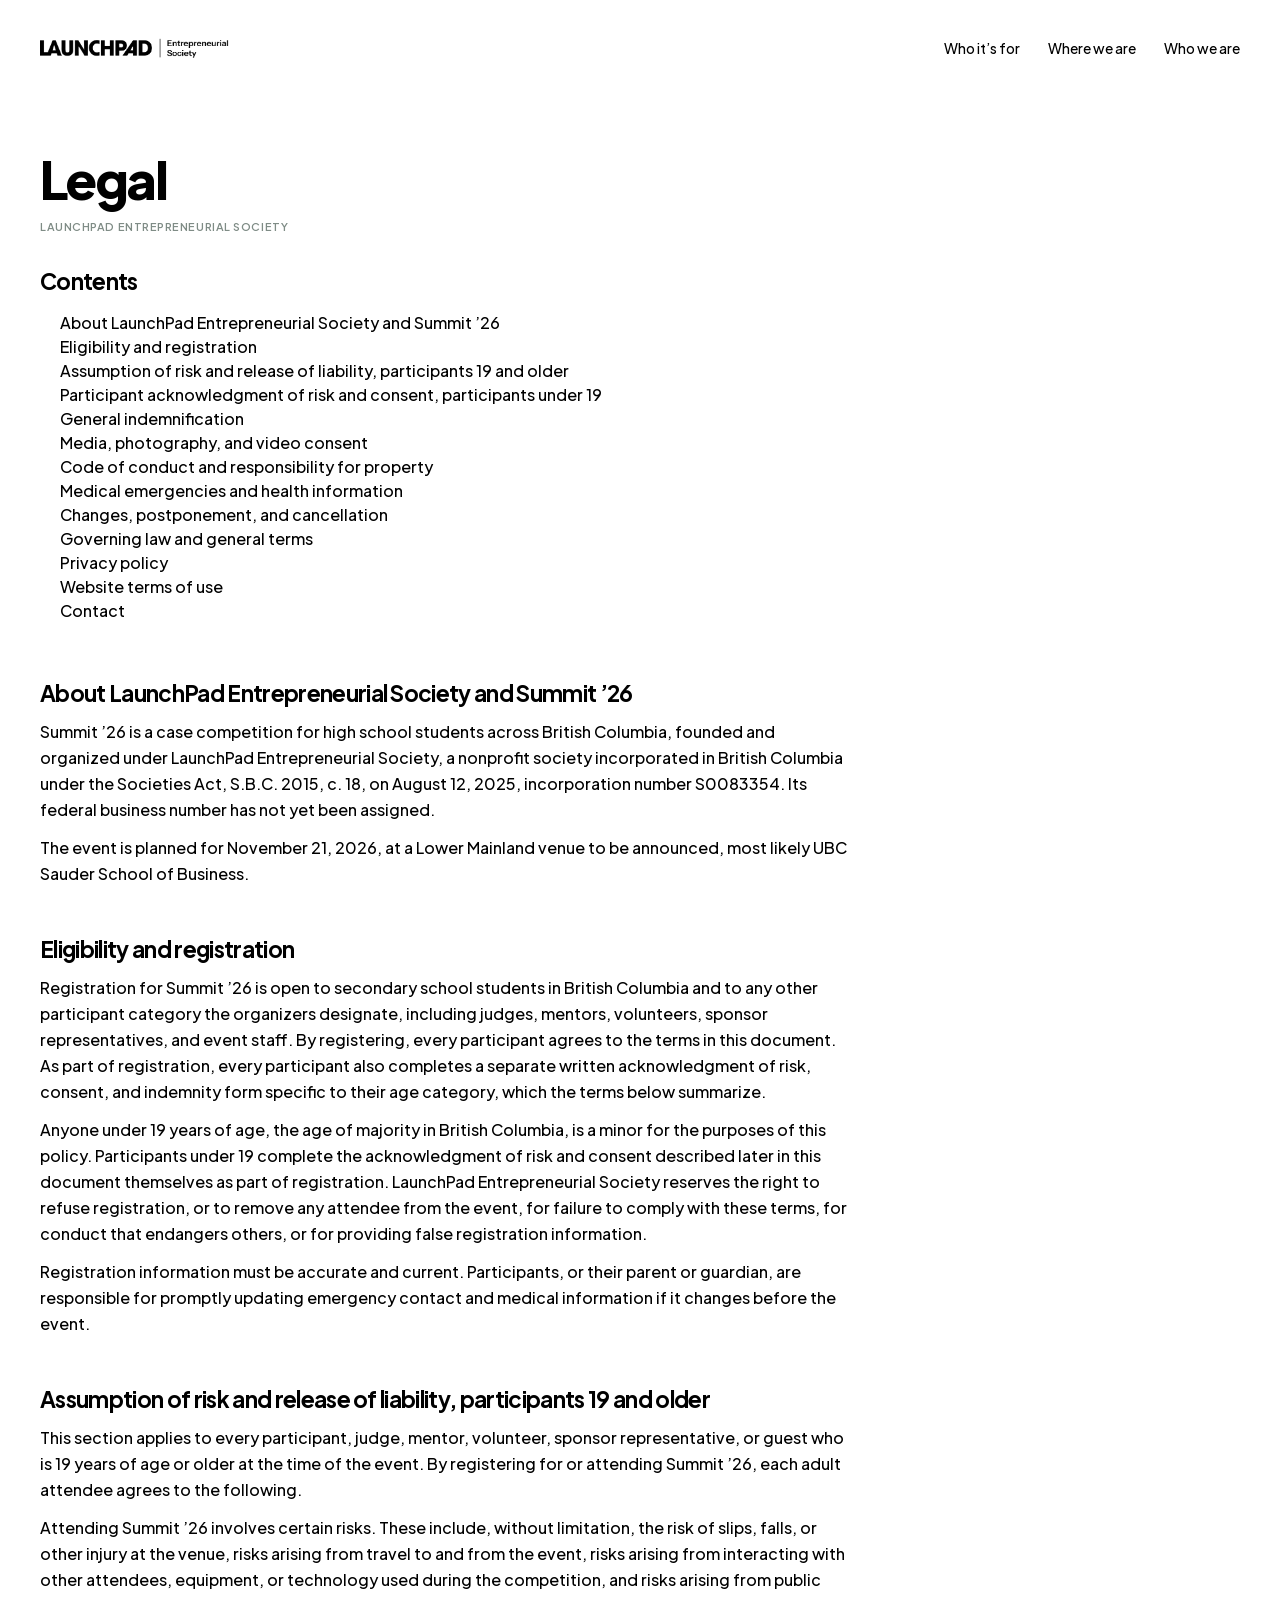
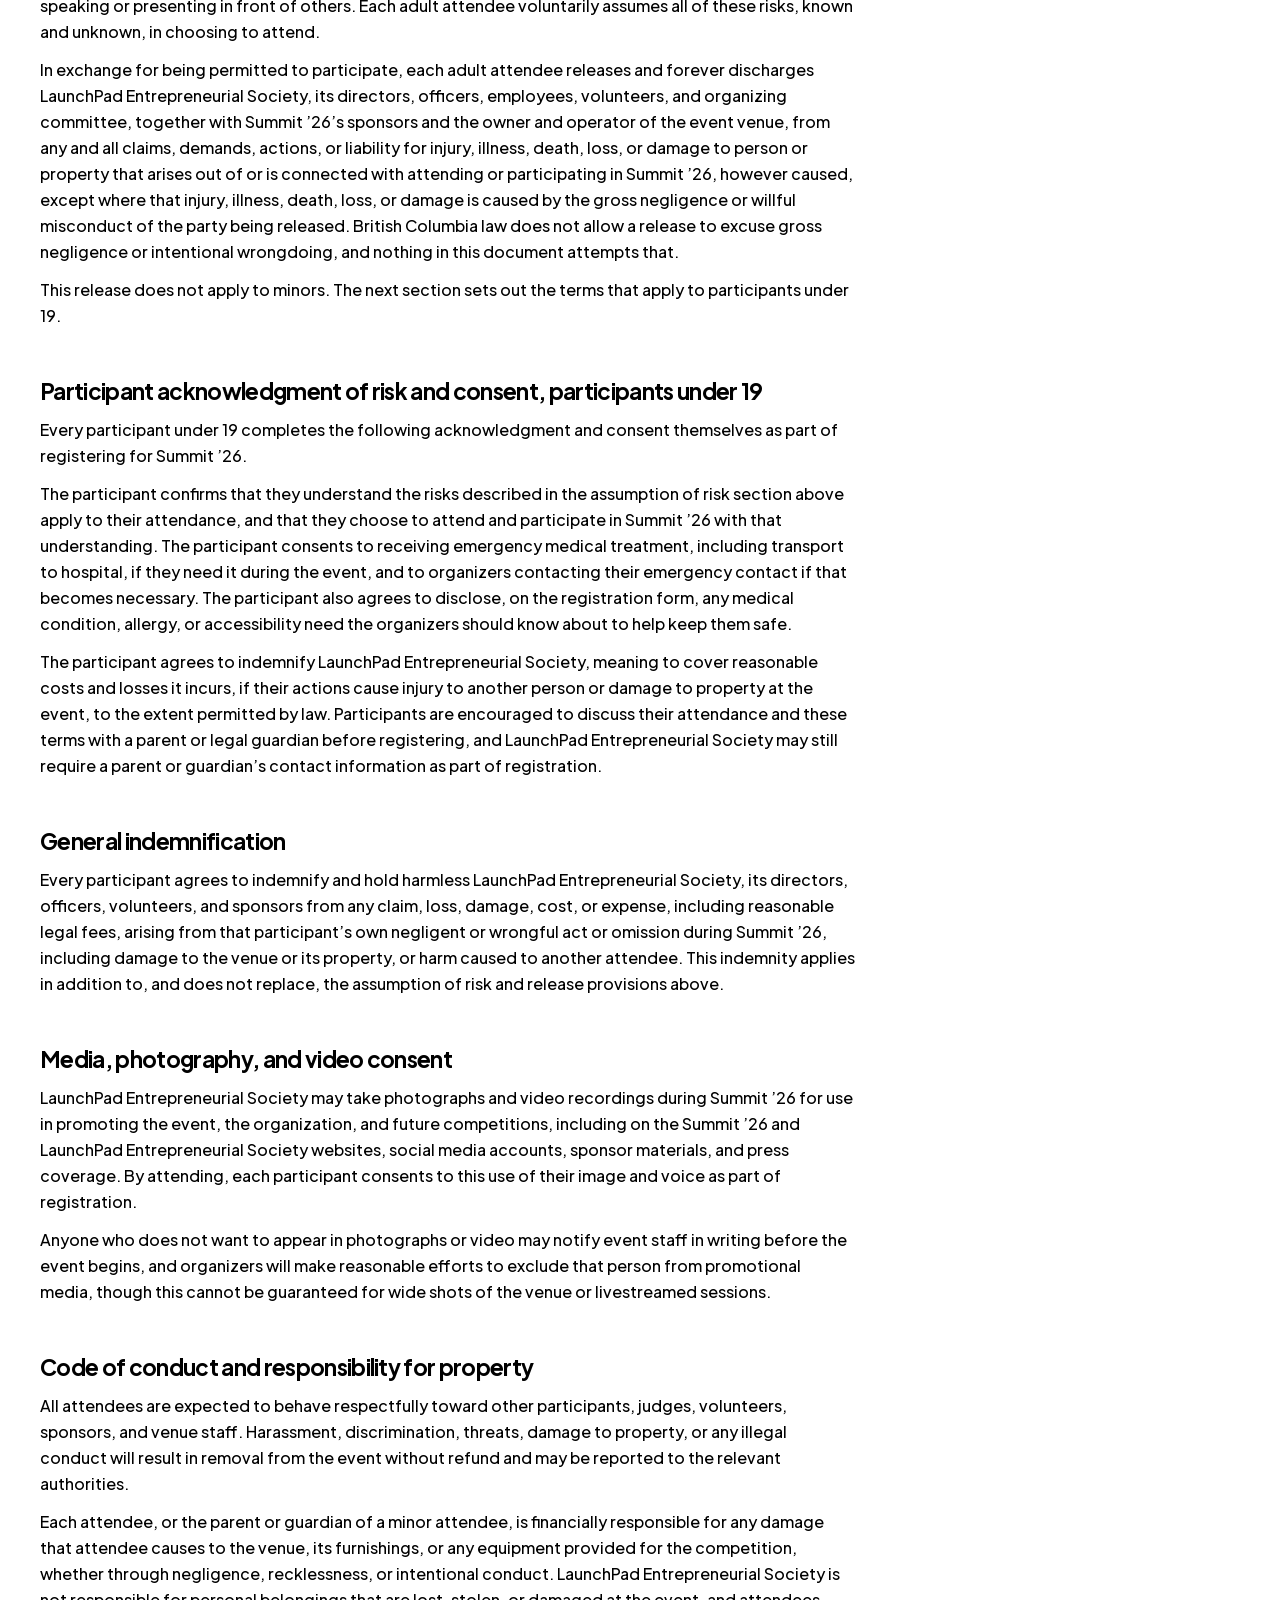
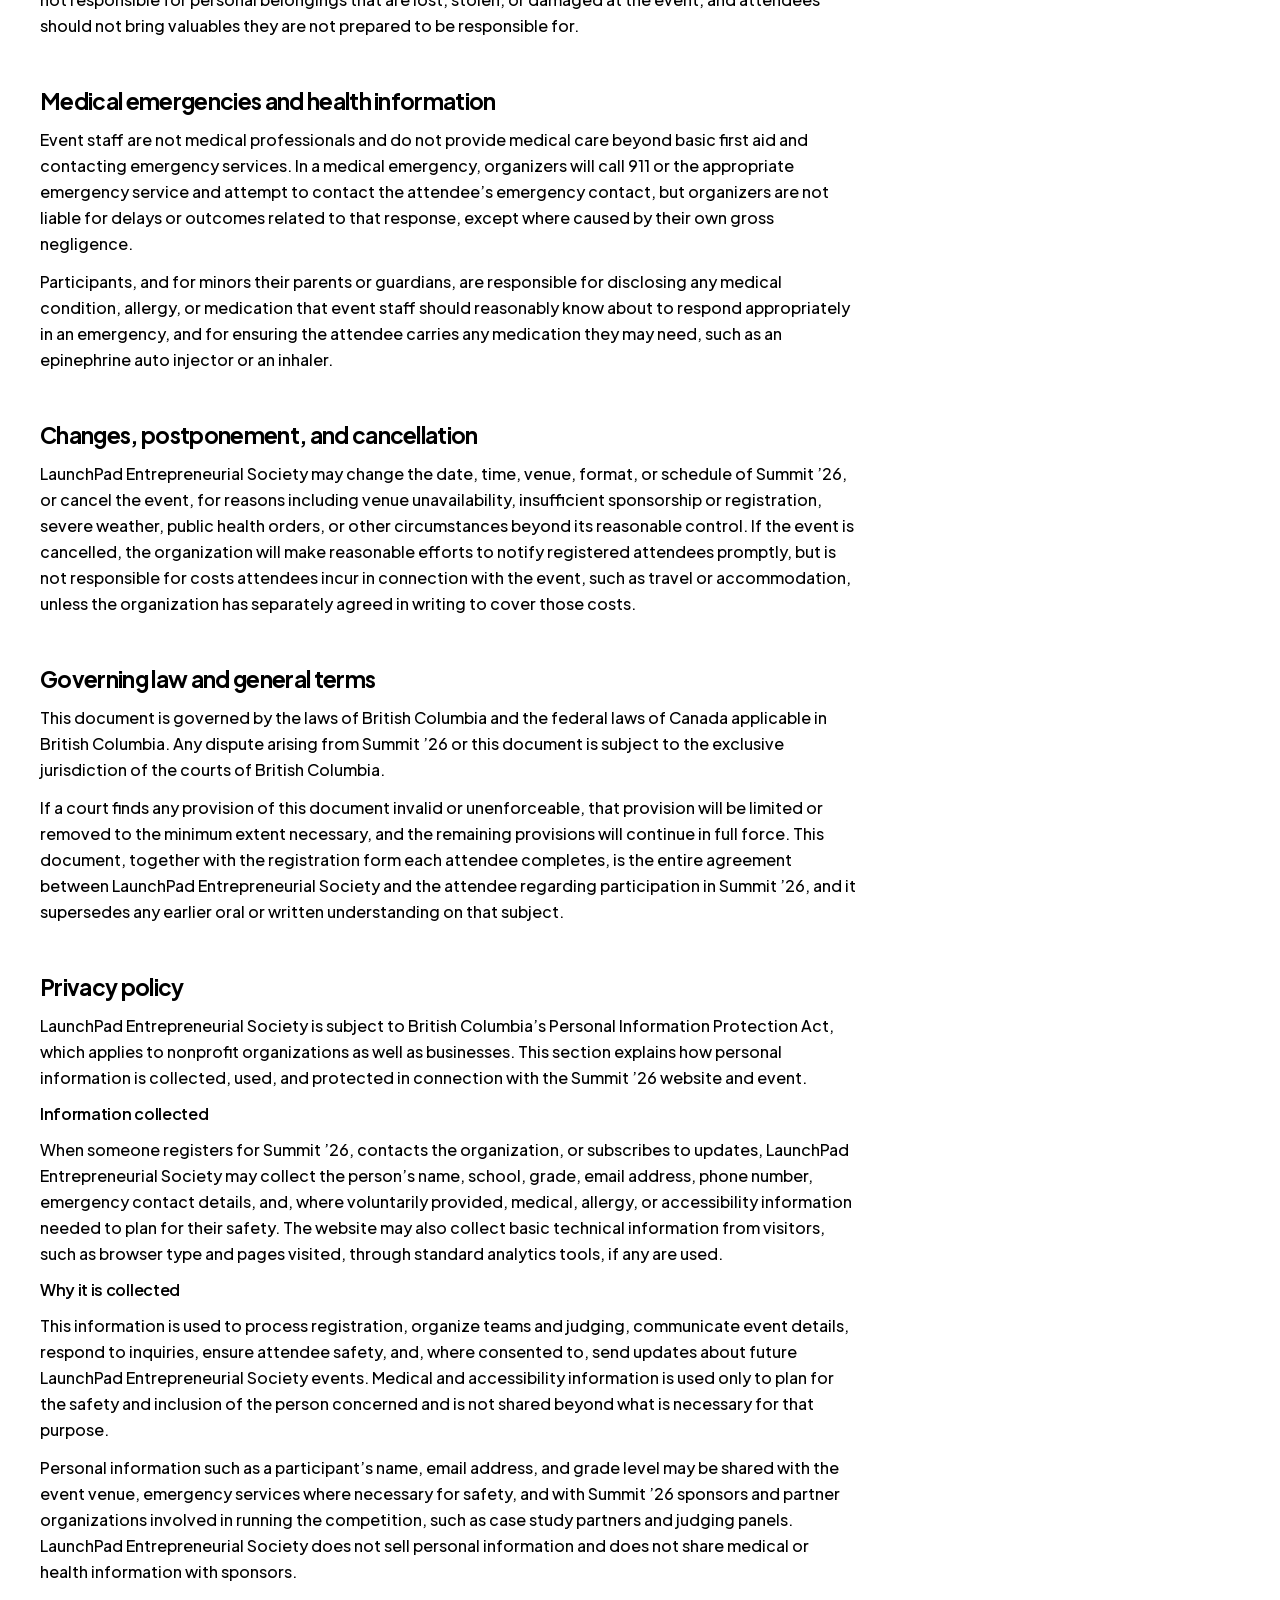
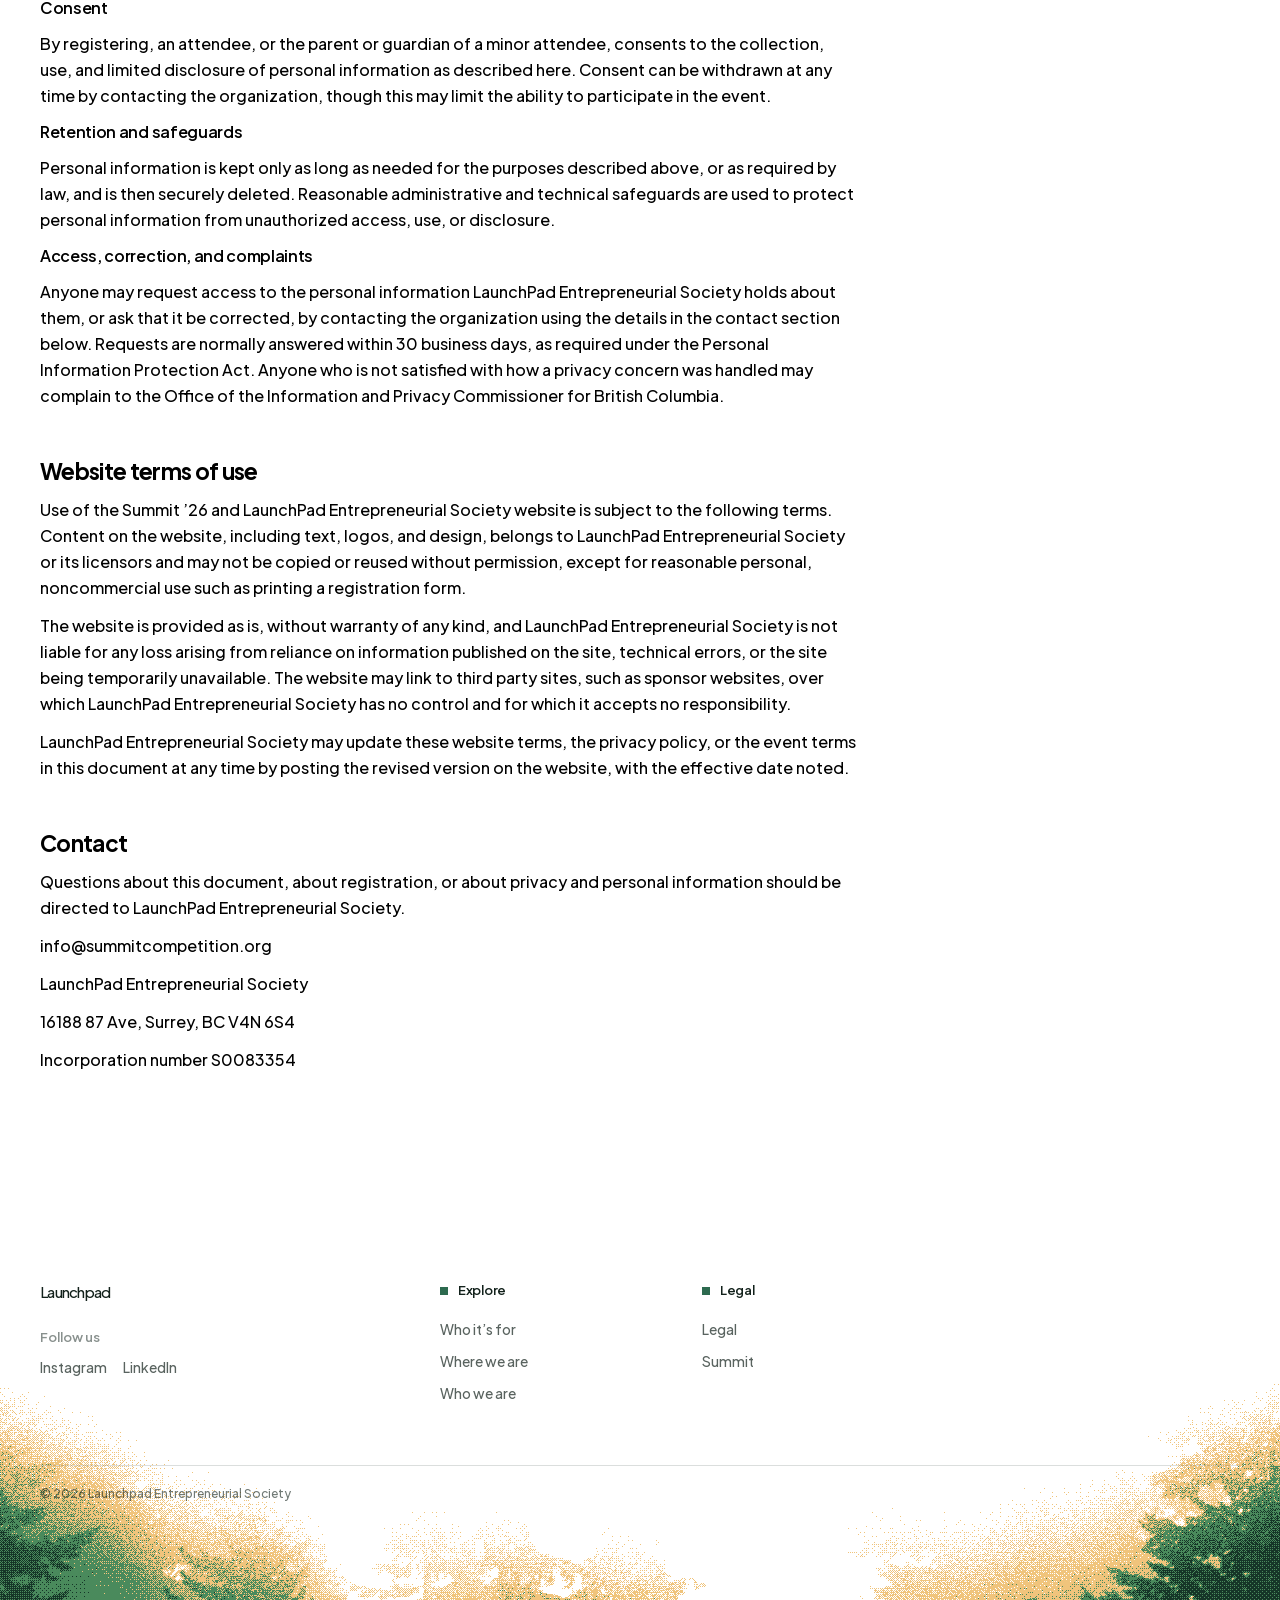
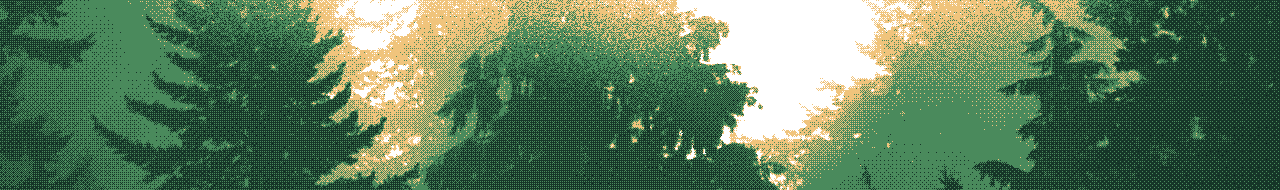
==== commit 80e0162d: "Recolour site to natural two-tone palette Replace the single-blue theme with film-like duotones: eve" ====
--- a/legal.html
+++ b/legal.html
@@ -1 +1 @@
-<!DOCTYPE html><html data-dpl-id="dpl_w3NKNGjgQrKzwMNruwuWd6oCX3E9" lang="en" class="big_shoulders_7123ae34-module__k79pjW__variable instrument_sans_18e3504e-module__yVm6gW__variable h-full antialiased"><head><meta charSet="utf-8"/><meta name="viewport" content="width=device-width, initial-scale=1"/><link rel="preload" href="/_next/static/les/media/797e433ab948586e-s.p.1v5bejj26fx9h.woff2" as="font" crossorigin="" type="font/woff2"/><link rel="preload" href="/_next/static/les/media/MatrixSansPrint_Regular-s.p.2ckcxrzie5m3n.otf" as="font" crossorigin="" type="font/otf"/><link rel="preload" href="/_next/static/les/media/MatrixSansVideo_Regular-s.p.41-9n1qrm0-6z.otf" as="font" crossorigin="" type="font/otf"/><link rel="preload" href="/_next/static/les/media/caa3a2e1cccd8315-s.p.0zr6hhvz-h9nw.woff2" as="font" crossorigin="" type="font/woff2"/><link rel="preload" href="/_next/static/les/media/f06bf9da926bae75-s.p.3uuun_-7zsf1g.woff2" as="font" crossorigin="" type="font/woff2"/><link rel="preload" href="/_next/static/les/media/f99c309598d4ef8a.p.2v-hvpha9wp8q.woff2" as="font" crossorigin="" type="font/woff2"/><link rel="preload" href="/_next/static/les/media/fba5a26ea33df6a3-s.p.08ssgmy_tb90r.woff2" as="font" crossorigin="" type="font/woff2"/><link rel="preload" as="image" imageSrcSet="/brand/launchpad-lockup.png 32w, /brand/launchpad-lockup.png 48w, /brand/launchpad-lockup.png 64w, /brand/launchpad-lockup.png 96w, /brand/launchpad-lockup.png 128w, /brand/launchpad-lockup.png 256w, /brand/launchpad-lockup.png 384w, /brand/launchpad-lockup.png 640w, /brand/launchpad-lockup.png 750w, /brand/launchpad-lockup.png 828w, /brand/launchpad-lockup.png 1080w, /brand/launchpad-lockup.png 1200w, /brand/launchpad-lockup.png 1920w, /brand/launchpad-lockup.png 2048w, /brand/launchpad-lockup.png 3840w" imageSizes="(max-width: 768px) 146px, 219px"/><link rel="stylesheet" href="/_next/static/les/chunks/0337t9v20k-di.css" data-precedence="next"/><link rel="stylesheet" href="/_next/static/les/chunks/35wfv2cy29n3b.css" data-precedence="next"/><link rel="stylesheet" href="/_next/static/les/chunks/0l64sxbr0guh1.css" data-precedence="next"/><link rel="preload" as="script" fetchPriority="low" href="/_next/static/les/chunks/14p8_oqciff0p.js"/><script src="/_next/static/les/chunks/0ws7t_wz4dvp7.js" async=""></script><script src="/_next/static/les/chunks/2hbr1fp0o27in.js" async=""></script><script src="/_next/static/les/chunks/0qmpwqu9johly.js" async=""></script><script src="/_next/static/les/chunks/turbopack-09f51ytv3olvr.js" async=""></script><script src="/_next/static/les/chunks/1i6vnvxz198wi.js" async="" crossorigin=""></script><script src="/_next/static/les/chunks/2corl6wyj4669.js" async="" crossorigin=""></script><script src="/_next/static/les/chunks/0ws4pbzy5k7b2.js" async="" crossorigin=""></script><script src="/_next/static/les/chunks/2k6axtzk1phra.js" async="" crossorigin=""></script><meta name="theme-color" content="#ffffff"/><title>Legal | Launchpad</title><meta name="description" content="Launchpad Entrepreneurial Society is a youth-run nonprofit in Vancouver running free case competitions, hackathons and programs for high school students."/><meta property="og:title" content="Launchpad Entrepreneurial Society"/><meta property="og:description" content="Launchpad Entrepreneurial Society is a youth-run nonprofit in Vancouver running free case competitions, hackathons and programs for high school students."/><meta property="og:type" content="website"/><meta name="twitter:card" content="summary_large_image"/><meta name="twitter:title" content="Launchpad Entrepreneurial Society"/><meta name="twitter:description" content="Launchpad Entrepreneurial Society is a youth-run nonprofit in Vancouver running free case competitions, hackathons and programs for high school students."/><link rel="icon" href="/favicon.ico?favicon.1k5qqw3w7i-nu.ico" sizes="64x64" type="image/x-icon"/><link rel="icon" href="/icon.svg?icon.11mrahgpxj4tj.svg" sizes="any" type="image/svg+xml"/><link rel="apple-touch-icon" href="/apple-icon.png?apple-icon.2nsbq48vrk_hy.png" sizes="180x180" type="image/png"/><meta name="next-size-adjust" content=""/><noscript><style>[data-rv],.stagger>span{opacity:1!important;transform:none!important;clip-path:none!important;filter:none!important}#run{height:auto!important}.typefill,.typefill span span{color:#142658!important}#run>div{position:static!important;height:auto!important;overflow:visible!important}.beat{position:relative!important;opacity:1!important;transform:none!important;padding-block:5rem}</style></noscript><script src="/_next/static/les/chunks/0c0hxoamwjsbw.js" noModule=""></script></head><body class="min-h-full"><div hidden=""><!--$--><!--/$--></div><main class="v1 plus_jakarta_sans_903079d0-module__AyqIMG__variable min-h-screen"><header class="bg-[#ffffff] pt-3 md:pt-5"><div class="mx-auto max-w-7xl px-6 md:px-10 flex h-14 items-center justify-between gap-6"><a class="py-3 transition-opacity hover:opacity-70" data-no-dither="true" href="/"><img alt="Launchpad Entrepreneurial Society" width="1367" height="150" decoding="async" data-nimg="1" class="h-4 w-auto md:h-6" style="color:transparent" sizes="(max-width: 768px) 146px, 219px" srcSet="/brand/launchpad-lockup.png 32w, /brand/launchpad-lockup.png 48w, /brand/launchpad-lockup.png 64w, /brand/launchpad-lockup.png 96w, /brand/launchpad-lockup.png 128w, /brand/launchpad-lockup.png 256w, /brand/launchpad-lockup.png 384w, /brand/launchpad-lockup.png 640w, /brand/launchpad-lockup.png 750w, /brand/launchpad-lockup.png 828w, /brand/launchpad-lockup.png 1080w, /brand/launchpad-lockup.png 1200w, /brand/launchpad-lockup.png 1920w, /brand/launchpad-lockup.png 2048w, /brand/launchpad-lockup.png 3840w" src="/brand/launchpad-lockup.png"/></a><nav class="hidden items-center gap-7 md:flex"><a class="py-4 text-sm font-medium text-black transition-opacity hover:opacity-70" href="/who">Who it’s for</a><a class="py-4 text-sm font-medium text-black transition-opacity hover:opacity-70" href="/where">Where we are</a><a class="py-4 text-sm font-medium text-black transition-opacity hover:opacity-70" href="/stan">Who we are</a><a class="py-4 text-sm font-medium text-black transition-opacity hover:opacity-70" href="https://summitcompetition.com">Summit</a></nav><div class="flex items-center gap-2 md:gap-0"><div class="hidden min-[380px]:block"><a href="/apply" class="inline-flex min-h-11 w-fit shrink-0 items-center justify-center rounded-[90px] bg-[#284be4] px-7 py-3 text-sm font-medium text-[#ffffff] transition-colors hover:bg-[#1d3bc4]">Apply</a></div><div class="contents"><div class="contents"><button type="button" aria-label="Open menu" aria-expanded="false" aria-controls="mobile-menu" class="-mr-2 grid size-11 shrink-0 place-items-center md:hidden"><span class="burger" aria-hidden="true"><span class="burger__bar"></span><span class="burger__bar"></span><span class="burger__bar"></span></span></button></div></div></div></div></header><section class="mx-auto max-w-7xl px-6 md:px-10 pt-14 pb-20 md:pt-20 md:pb-28"><h1 class="font-display max-w-[18ch] text-[2.25rem] leading-[0.9] tracking-[-0.05em] md:text-[3.25rem]">Legal</h1><p class="font-label mt-4 text-[11px] uppercase tracking-wider text-[#808eb6]">LaunchPad Entrepreneurial Society</p><div class="mt-8 max-w-[68ch]"><h2 class="text-[1.15rem] font-bold leading-tight tracking-[-0.03em] md:text-[1.4rem]">Contents</h2><ol class="mt-4 space-y-1.5 list-decimal pl-5 text-base text-black"><li><a href="#about-launchpad-entrepreneurial-society-and-summit-26" class="underline-offset-2 hover:underline hover:text-[#284be4]">About LaunchPad Entrepreneurial Society and Summit ’26</a></li><li><a href="#eligibility-and-registration" class="underline-offset-2 hover:underline hover:text-[#284be4]">Eligibility and registration</a></li><li><a href="#assumption-of-risk-and-release-of-liability-participants-19-and-older" class="underline-offset-2 hover:underline hover:text-[#284be4]">Assumption of risk and release of liability, participants 19 and older</a></li><li><a href="#participant-acknowledgment-of-risk-and-consent-participants-under-19" class="underline-offset-2 hover:underline hover:text-[#284be4]">Participant acknowledgment of risk and consent, participants under 19</a></li><li><a href="#general-indemnification" class="underline-offset-2 hover:underline hover:text-[#284be4]">General indemnification</a></li><li><a href="#media-photography-and-video-consent" class="underline-offset-2 hover:underline hover:text-[#284be4]">Media, photography, and video consent</a></li><li><a href="#code-of-conduct-and-responsibility-for-property" class="underline-offset-2 hover:underline hover:text-[#284be4]">Code of conduct and responsibility for property</a></li><li><a href="#medical-emergencies-and-health-information" class="underline-offset-2 hover:underline hover:text-[#284be4]">Medical emergencies and health information</a></li><li><a href="#changes-postponement-and-cancellation" class="underline-offset-2 hover:underline hover:text-[#284be4]">Changes, postponement, and cancellation</a></li><li><a href="#governing-law-and-general-terms" class="underline-offset-2 hover:underline hover:text-[#284be4]">Governing law and general terms</a></li><li><a href="#privacy-policy" class="underline-offset-2 hover:underline hover:text-[#284be4]">Privacy policy</a></li><li><a href="#website-terms-of-use" class="underline-offset-2 hover:underline hover:text-[#284be4]">Website terms of use</a></li><li><a href="#contact" class="underline-offset-2 hover:underline hover:text-[#284be4]">Contact</a></li></ol></div><div class="mt-14 max-w-[68ch] space-y-12"><section id="about-launchpad-entrepreneurial-society-and-summit-26" class="scroll-mt-24"><h2 class="text-[1.15rem] font-bold leading-tight tracking-[-0.03em] md:text-[1.4rem]">About LaunchPad Entrepreneurial Society and Summit ’26</h2><div class="mt-3 space-y-3"><p class="text-base leading-relaxed text-black">Summit ’26 is a case competition for high school students across British Columbia, founded and organized under LaunchPad Entrepreneurial Society, a nonprofit society incorporated in British Columbia under the Societies Act, S.B.C. 2015, c. 18, on August 12, 2025, incorporation number S0083354. Its federal business number has not yet been assigned.</p><p class="text-base leading-relaxed text-black">The event is planned for November 21, 2026, at a Lower Mainland venue to be announced, most likely UBC Sauder School of Business.</p></div></section><section id="eligibility-and-registration" class="scroll-mt-24"><h2 class="text-[1.15rem] font-bold leading-tight tracking-[-0.03em] md:text-[1.4rem]">Eligibility and registration</h2><div class="mt-3 space-y-3"><p class="text-base leading-relaxed text-black">Registration for Summit ’26 is open to secondary school students in British Columbia and to any other participant category the organizers designate, including judges, mentors, volunteers, sponsor representatives, and event staff. By registering, every participant agrees to the terms in this document. As part of registration, every participant also completes a separate written acknowledgment of risk, consent, and indemnity form specific to their age category, which the terms below summarize.</p><p class="text-base leading-relaxed text-black">Anyone under 19 years of age, the age of majority in British Columbia, is a minor for the purposes of this policy. Participants under 19 complete the acknowledgment of risk and consent described later in this document themselves as part of registration. LaunchPad Entrepreneurial Society reserves the right to refuse registration, or to remove any attendee from the event, for failure to comply with these terms, for conduct that endangers others, or for providing false registration information.</p><p class="text-base leading-relaxed text-black">Registration information must be accurate and current. Participants, or their parent or guardian, are responsible for promptly updating emergency contact and medical information if it changes before the event.</p></div></section><section id="assumption-of-risk-and-release-of-liability-participants-19-and-older" class="scroll-mt-24"><h2 class="text-[1.15rem] font-bold leading-tight tracking-[-0.03em] md:text-[1.4rem]">Assumption of risk and release of liability, participants 19 and older</h2><div class="mt-3 space-y-3"><p class="text-base leading-relaxed text-black">This section applies to every participant, judge, mentor, volunteer, sponsor representative, or guest who is 19 years of age or older at the time of the event. By registering for or attending Summit ’26, each adult attendee agrees to the following.</p><p class="text-base leading-relaxed text-black">Attending Summit ’26 involves certain risks. These include, without limitation, the risk of slips, falls, or other injury at the venue, risks arising from travel to and from the event, risks arising from interacting with other attendees, equipment, or technology used during the competition, and risks arising from public speaking or presenting in front of others. Each adult attendee voluntarily assumes all of these risks, known and unknown, in choosing to attend.</p><p class="text-base leading-relaxed text-black">In exchange for being permitted to participate, each adult attendee releases and forever discharges LaunchPad Entrepreneurial Society, its directors, officers, employees, volunteers, and organizing committee, together with Summit ’26’s sponsors and the owner and operator of the event venue, from any and all claims, demands, actions, or liability for injury, illness, death, loss, or damage to person or property that arises out of or is connected with attending or participating in Summit ’26, however caused, except where that injury, illness, death, loss, or damage is caused by the gross negligence or willful misconduct of the party being released. British Columbia law does not allow a release to excuse gross negligence or intentional wrongdoing, and nothing in this document attempts that.</p><p class="text-base leading-relaxed text-black">This release does not apply to minors. The next section sets out the terms that apply to participants under 19.</p></div></section><section id="participant-acknowledgment-of-risk-and-consent-participants-under-19" class="scroll-mt-24"><h2 class="text-[1.15rem] font-bold leading-tight tracking-[-0.03em] md:text-[1.4rem]">Participant acknowledgment of risk and consent, participants under 19</h2><div class="mt-3 space-y-3"><p class="text-base leading-relaxed text-black">Every participant under 19 completes the following acknowledgment and consent themselves as part of registering for Summit ’26.</p><p class="text-base leading-relaxed text-black">The participant confirms that they understand the risks described in the assumption of risk section above apply to their attendance, and that they choose to attend and participate in Summit ’26 with that understanding. The participant consents to receiving emergency medical treatment, including transport to hospital, if they need it during the event, and to organizers contacting their emergency contact if that becomes necessary. The participant also agrees to disclose, on the registration form, any medical condition, allergy, or accessibility need the organizers should know about to help keep them safe.</p><p class="text-base leading-relaxed text-black">The participant agrees to indemnify LaunchPad Entrepreneurial Society, meaning to cover reasonable costs and losses it incurs, if their actions cause injury to another person or damage to property at the event, to the extent permitted by law. Participants are encouraged to discuss their attendance and these terms with a parent or legal guardian before registering, and LaunchPad Entrepreneurial Society may still require a parent or guardian’s contact information as part of registration.</p></div></section><section id="general-indemnification" class="scroll-mt-24"><h2 class="text-[1.15rem] font-bold leading-tight tracking-[-0.03em] md:text-[1.4rem]">General indemnification</h2><div class="mt-3 space-y-3"><p class="text-base leading-relaxed text-black">Every participant agrees to indemnify and hold harmless LaunchPad Entrepreneurial Society, its directors, officers, volunteers, and sponsors from any claim, loss, damage, cost, or expense, including reasonable legal fees, arising from that participant’s own negligent or wrongful act or omission during Summit ’26, including damage to the venue or its property, or harm caused to another attendee. This indemnity applies in addition to, and does not replace, the assumption of risk and release provisions above.</p></div></section><section id="media-photography-and-video-consent" class="scroll-mt-24"><h2 class="text-[1.15rem] font-bold leading-tight tracking-[-0.03em] md:text-[1.4rem]">Media, photography, and video consent</h2><div class="mt-3 space-y-3"><p class="text-base leading-relaxed text-black">LaunchPad Entrepreneurial Society may take photographs and video recordings during Summit ’26 for use in promoting the event, the organization, and future competitions, including on the Summit ’26 and LaunchPad Entrepreneurial Society websites, social media accounts, sponsor materials, and press coverage. By attending, each participant consents to this use of their image and voice as part of registration.</p><p class="text-base leading-relaxed text-black">Anyone who does not want to appear in photographs or video may notify event staff in writing before the event begins, and organizers will make reasonable efforts to exclude that person from promotional media, though this cannot be guaranteed for wide shots of the venue or livestreamed sessions.</p></div></section><section id="code-of-conduct-and-responsibility-for-property" class="scroll-mt-24"><h2 class="text-[1.15rem] font-bold leading-tight tracking-[-0.03em] md:text-[1.4rem]">Code of conduct and responsibility for property</h2><div class="mt-3 space-y-3"><p class="text-base leading-relaxed text-black">All attendees are expected to behave respectfully toward other participants, judges, volunteers, sponsors, and venue staff. Harassment, discrimination, threats, damage to property, or any illegal conduct will result in removal from the event without refund and may be reported to the relevant authorities.</p><p class="text-base leading-relaxed text-black">Each attendee, or the parent or guardian of a minor attendee, is financially responsible for any damage that attendee causes to the venue, its furnishings, or any equipment provided for the competition, whether through negligence, recklessness, or intentional conduct. LaunchPad Entrepreneurial Society is not responsible for personal belongings that are lost, stolen, or damaged at the event, and attendees should not bring valuables they are not prepared to be responsible for.</p></div></section><section id="medical-emergencies-and-health-information" class="scroll-mt-24"><h2 class="text-[1.15rem] font-bold leading-tight tracking-[-0.03em] md:text-[1.4rem]">Medical emergencies and health information</h2><div class="mt-3 space-y-3"><p class="text-base leading-relaxed text-black">Event staff are not medical professionals and do not provide medical care beyond basic first aid and contacting emergency services. In a medical emergency, organizers will call 911 or the appropriate emergency service and attempt to contact the attendee’s emergency contact, but organizers are not liable for delays or outcomes related to that response, except where caused by their own gross negligence.</p><p class="text-base leading-relaxed text-black">Participants, and for minors their parents or guardians, are responsible for disclosing any medical condition, allergy, or medication that event staff should reasonably know about to respond appropriately in an emergency, and for ensuring the attendee carries any medication they may need, such as an epinephrine auto injector or an inhaler.</p></div></section><section id="changes-postponement-and-cancellation" class="scroll-mt-24"><h2 class="text-[1.15rem] font-bold leading-tight tracking-[-0.03em] md:text-[1.4rem]">Changes, postponement, and cancellation</h2><div class="mt-3 space-y-3"><p class="text-base leading-relaxed text-black">LaunchPad Entrepreneurial Society may change the date, time, venue, format, or schedule of Summit ’26, or cancel the event, for reasons including venue unavailability, insufficient sponsorship or registration, severe weather, public health orders, or other circumstances beyond its reasonable control. If the event is cancelled, the organization will make reasonable efforts to notify registered attendees promptly, but is not responsible for costs attendees incur in connection with the event, such as travel or accommodation, unless the organization has separately agreed in writing to cover those costs.</p></div></section><section id="governing-law-and-general-terms" class="scroll-mt-24"><h2 class="text-[1.15rem] font-bold leading-tight tracking-[-0.03em] md:text-[1.4rem]">Governing law and general terms</h2><div class="mt-3 space-y-3"><p class="text-base leading-relaxed text-black">This document is governed by the laws of British Columbia and the federal laws of Canada applicable in British Columbia. Any dispute arising from Summit ’26 or this document is subject to the exclusive jurisdiction of the courts of British Columbia.</p><p class="text-base leading-relaxed text-black">If a court finds any provision of this document invalid or unenforceable, that provision will be limited or removed to the minimum extent necessary, and the remaining provisions will continue in full force. This document, together with the registration form each attendee completes, is the entire agreement between LaunchPad Entrepreneurial Society and the attendee regarding participation in Summit ’26, and it supersedes any earlier oral or written understanding on that subject.</p></div></section><section id="privacy-policy" class="scroll-mt-24"><h2 class="text-[1.15rem] font-bold leading-tight tracking-[-0.03em] md:text-[1.4rem]">Privacy policy</h2><div class="mt-3 space-y-3"><p class="text-base leading-relaxed text-black">LaunchPad Entrepreneurial Society is subject to British Columbia’s Personal Information Protection Act, which applies to nonprofit organizations as well as businesses. This section explains how personal information is collected, used, and protected in connection with the Summit ’26 website and event.</p><h3 class="text-base font-semibold leading-snug tracking-[-0.02em] pt-2">Information collected</h3><p class="text-base leading-relaxed text-black">When someone registers for Summit ’26, contacts the organization, or subscribes to updates, LaunchPad Entrepreneurial Society may collect the person’s name, school, grade, email address, phone number, emergency contact details, and, where voluntarily provided, medical, allergy, or accessibility information needed to plan for their safety. The website may also collect basic technical information from visitors, such as browser type and pages visited, through standard analytics tools, if any are used.</p><h3 class="text-base font-semibold leading-snug tracking-[-0.02em] pt-2">Why it is collected</h3><p class="text-base leading-relaxed text-black">This information is used to process registration, organize teams and judging, communicate event details, respond to inquiries, ensure attendee safety, and, where consented to, send updates about future LaunchPad Entrepreneurial Society events. Medical and accessibility information is used only to plan for the safety and inclusion of the person concerned and is not shared beyond what is necessary for that purpose.</p><p class="text-base leading-relaxed text-black">Personal information such as a participant’s name, email address, and grade level may be shared with the event venue, emergency services where necessary for safety, and with Summit ’26 sponsors and partner organizations involved in running the competition, such as case study partners and judging panels. LaunchPad Entrepreneurial Society does not sell personal information and does not share medical or health information with sponsors.</p><h3 class="text-base font-semibold leading-snug tracking-[-0.02em] pt-2">Consent</h3><p class="text-base leading-relaxed text-black">By registering, an attendee, or the parent or guardian of a minor attendee, consents to the collection, use, and limited disclosure of personal information as described here. Consent can be withdrawn at any time by contacting the organization, though this may limit the ability to participate in the event.</p><h3 class="text-base font-semibold leading-snug tracking-[-0.02em] pt-2">Retention and safeguards</h3><p class="text-base leading-relaxed text-black">Personal information is kept only as long as needed for the purposes described above, or as required by law, and is then securely deleted. Reasonable administrative and technical safeguards are used to protect personal information from unauthorized access, use, or disclosure.</p><h3 class="text-base font-semibold leading-snug tracking-[-0.02em] pt-2">Access, correction, and complaints</h3><p class="text-base leading-relaxed text-black">Anyone may request access to the personal information LaunchPad Entrepreneurial Society holds about them, or ask that it be corrected, by contacting the organization using the details in the contact section below. Requests are normally answered within 30 business days, as required under the Personal Information Protection Act. Anyone who is not satisfied with how a privacy concern was handled may complain to the Office of the Information and Privacy Commissioner for British Columbia.</p></div></section><section id="website-terms-of-use" class="scroll-mt-24"><h2 class="text-[1.15rem] font-bold leading-tight tracking-[-0.03em] md:text-[1.4rem]">Website terms of use</h2><div class="mt-3 space-y-3"><p class="text-base leading-relaxed text-black">Use of the Summit ’26 and LaunchPad Entrepreneurial Society website is subject to the following terms. Content on the website, including text, logos, and design, belongs to LaunchPad Entrepreneurial Society or its licensors and may not be copied or reused without permission, except for reasonable personal, noncommercial use such as printing a registration form.</p><p class="text-base leading-relaxed text-black">The website is provided as is, without warranty of any kind, and LaunchPad Entrepreneurial Society is not liable for any loss arising from reliance on information published on the site, technical errors, or the site being temporarily unavailable. The website may link to third party sites, such as sponsor websites, over which LaunchPad Entrepreneurial Society has no control and for which it accepts no responsibility.</p><p class="text-base leading-relaxed text-black">LaunchPad Entrepreneurial Society may update these website terms, the privacy policy, or the event terms in this document at any time by posting the revised version on the website, with the effective date noted.</p></div></section><section id="contact" class="scroll-mt-24"><h2 class="text-[1.15rem] font-bold leading-tight tracking-[-0.03em] md:text-[1.4rem]">Contact</h2><div class="mt-3 space-y-3"><p class="text-base leading-relaxed text-black">Questions about this document, about registration, or about privacy and personal information should be directed to LaunchPad Entrepreneurial Society.</p><p class="text-base leading-relaxed text-black">info@summitcompetition.org</p><p class="text-base leading-relaxed text-black">LaunchPad Entrepreneurial Society</p><p class="text-base leading-relaxed text-black">16188 87 Ave, Surrey, BC V4N 6S4</p><p class="text-base leading-relaxed text-black">Incorporation number S0083354</p></div></section></div></section><section class="relative overflow-hidden text-[#142658]" style="background-color:#ffffff"><canvas aria-hidden="true" class="pointer-events-none absolute inset-0 h-full w-full [image-rendering:pixelated]"></canvas><div class="relative"><div class="mx-auto max-w-7xl px-6 md:px-10 pt-16 md:pt-24"><div class="grid grid-cols-2 gap-x-5 gap-y-9 lg:grid-cols-[1.6fr_1fr_1fr_1.2fr] lg:gap-8"><div class="contents lg:order-1 lg:block"><div class="order-1 col-span-2 lg:col-span-1"><p class="text-[15px] font-medium tracking-[-0.05em]">Launchpad</p></div><div class="order-5 col-span-2 lg:col-span-1 lg:mt-6"><p class="text-[13px] font-semibold text-[#142658]/50">Follow us</p><nav class="mt-1 flex flex-wrap items-center gap-x-4 gap-y-0"><a href="https://twitter.com/stanforcreators" target="_blank" rel="noopener noreferrer" class="block py-1.5 text-sm text-[#142658]/70 transition-colors hover:text-[#142658]">X</a><a href="https://www.instagram.com/launchpadsociety/" target="_blank" rel="noopener noreferrer" class="block py-1.5 text-sm text-[#142658]/70 transition-colors hover:text-[#142658]">Instagram</a><a href="https://www.tiktok.com/@stanforcreators" target="_blank" rel="noopener noreferrer" class="block py-1.5 text-sm text-[#142658]/70 transition-colors hover:text-[#142658]">TikTok</a><a href="https://www.linkedin.com/company/launchpad-entrepeunrial-society/" target="_blank" rel="noopener noreferrer" class="block py-1.5 text-sm text-[#142658]/70 transition-colors hover:text-[#142658]">LinkedIn</a><a href="https://www.youtube.com/channel/UCQ1wox_PP5Lds__fQdy6NvQ" target="_blank" rel="noopener noreferrer" class="block py-1.5 text-sm text-[#142658]/70 transition-colors hover:text-[#142658]">YouTube</a></nav></div></div><div class="order-2 col-span-2 lg:order-4 lg:col-span-1"><p class="mb-3 flex items-center gap-2.5 text-[13px] font-semibold tracking-[-0.02em]"><span aria-hidden="true" class="size-2 shrink-0 bg-[#284be4]"></span>Apply</p><a href="/apply" class="inline-flex min-h-11 w-fit shrink-0 items-center justify-center rounded-[90px] bg-[#284be4] px-7 py-3 text-sm font-medium text-[#ffffff] transition-colors hover:bg-[#1d3bc4]">Apply to camp</a><p class="mt-3 max-w-[26ch] text-sm leading-snug text-[#142658]/60">October 4th to 19th<!-- -->, <!-- -->2026<!-- -->.</p></div><div class="order-3 lg:order-2"><p class="mb-3 flex items-center gap-2.5 text-[13px] font-semibold tracking-[-0.02em]"><span aria-hidden="true" class="size-2 shrink-0 bg-[#284be4]"></span>Explore</p><nav><a class="block py-1.5 text-sm text-[#142658]/70 transition-colors hover:text-[#142658]" href="/who">Who it’s for</a><a class="block py-1.5 text-sm text-[#142658]/70 transition-colors hover:text-[#142658]" href="/where">Where we are</a><a class="block py-1.5 text-sm text-[#142658]/70 transition-colors hover:text-[#142658]" href="/stan">Who we are</a><a class="block py-1.5 text-sm text-[#142658]/70 transition-colors hover:text-[#142658]" href="https://summitcompetition.com">Summit</a></nav></div><div class="order-4 lg:order-3"><p class="mb-3 flex items-center gap-2.5 text-[13px] font-semibold tracking-[-0.02em]"><span aria-hidden="true" class="size-2 shrink-0 bg-[#284be4]"></span>Legal</p><nav><a class="block py-1.5 text-sm text-[#142658]/70 transition-colors hover:text-[#142658]" href="/legal">Legal</a><a class="block py-1.5 text-sm text-[#142658]/70 transition-colors hover:text-[#142658]" href="/legal/privacy">Privacy</a><a class="block py-1.5 text-sm text-[#142658]/70 transition-colors hover:text-[#142658]" href="/legal/cookies">Cookies</a><a href="https://summitcompetition.com" target="_blank" rel="noopener noreferrer" class="block py-1.5 text-sm text-[#142658]/70 transition-colors hover:text-[#142658]">Summit</a><a href="https://assets.stanwith.me/legal/privacy-policy.pdf" target="_blank" rel="noopener noreferrer" class="block py-1.5 text-sm text-[#142658]/70 transition-colors hover:text-[#142658]">Stan Privacy Policy</a><a href="mailto:friends@stanwith.me?subject=Do%20Not%20Sell%20My%20Personal%20Information" target="_blank" rel="noopener noreferrer" class="block py-1.5 text-sm text-[#142658]/70 transition-colors hover:text-[#142658]">Do Not Sell My Personal Information</a></nav></div></div><div class="mt-14 h-px bg-[#142658]/15"></div><div data-dither-clear="true" class="flex flex-wrap items-center justify-between gap-3 pt-5 text-xs text-[#142658]/60"><span>© <!-- -->2026<!-- --> Launchpad Entrepreneurial Society</span></div></div><div class="h-[32vh] max-h-[380px] min-h-[200px]"></div></div></section></main><!--$--><!--/$--><!--$!--><template data-dgst="BAILOUT_TO_CLIENT_SIDE_RENDERING"></template><!--/$--><script src="/_next/static/les/chunks/14p8_oqciff0p.js" id="_R_" async=""></script><script>(self.__next_f=self.__next_f||[]).push([0])</script><script>self.__next_f.push([1,"1:\"$Sreact.fragment\"\n3:I[46300,[\"/_next/static/les/chunks/1i6vnvxz198wi.js\"],\"DitherProvider\"]\n4:I[39756,[\"/_next/static/les/chunks/2corl6wyj4669.js\"],\"default\"]\n5:I[37457,[\"/_next/static/les/chunks/2corl6wyj4669.js\"],\"default\"]\n6:I[72893,[\"/_next/static/les/chunks/1i6vnvxz198wi.js\"],\"default\"]\n7:I[84051,[\"/_next/static/les/chunks/1i6vnvxz198wi.js\"],\"default\"]\n8:I[2355,[\"/_next/static/les/chunks/1i6vnvxz198wi.js\"],\"Analytics\"]\na:I[97367,[\"/_next/static/les/chunks/2corl6wyj4669.js\"],\"OutletBoundary\"]\nb:\"$Sreact.suspense\"\ne:I[97367,[\"/_next/static/les/chunks/2corl6wyj4669.js\"],\"ViewportBoundary\"]\n10:I[97367,[\"/_next/static/les/chunks/2corl6wyj4669.js\"],\"MetadataBoundary\"]\n12:I[68027,[\"/_next/static/les/chunks/1i6vnvxz198wi.js\"],\"default\",1]\n:HL[\"/_next/static/les/chunks/0337t9v20k-di.css\",\"style\"]\n:HL[\"/_next/static/les/chunks/35wfv2cy29n3b.css\",\"style\"]\n:HL[\"/_next/static/les/media/797e433ab948586e-s.p.1v5bejj26fx9h.woff2\",\"font\",{\"crossOrigin\":\"\",\"type\":\"font/woff2\"}]\n:HL[\"/_next/static/les/media/MatrixSansPrint_Regular-s.p.2ckcxrzie5m3n.otf\",\"font\",{\"crossOrigin\":\"\",\"type\":\"font/otf\"}]\n:HL[\"/_next/static/les/media/MatrixSansVideo_Regular-s.p.41-9n1qrm0-6z.otf\",\"font\",{\"crossOrigin\":\"\",\"type\":\"font/otf\"}]\n:HL[\"/_next/static/les/media/caa3a2e1cccd8315-s.p.0zr6hhvz-h9nw.woff2\",\"font\",{\"crossOrigin\":\"\",\"type\":\"font/woff2\"}]\n:HL[\"/_next/static/les/media/f06bf9da926bae75-s.p.3uuun_-7zsf1g.woff2\",\"font\",{\"crossOrigin\":\"\",\"type\":\"font/woff2\"}]\n:HL[\"/_next/static/les/media/f99c309598d4ef8a.p.2v-hvpha9wp8q.woff2\",\"font\",{\"crossOrigin\":\"\",\"type\":\"font/woff2\"}]\n:HL[\"/_next/static/les/media/fba5a26ea33df6a3-s.p.08ssgmy_tb90r.woff2\",\"font\",{\"crossOrigin\":\"\",\"type\":\"font/woff2\"}]\n:HL[\"/_next/static/les/chunks/0l64sxbr0guh1.css\",\"style\"]\n2:[\"$\",\"style\",null,{\"children\":\"[data-rv],.stagger\u003espan{opacity:1!important;transform:none!important;clip-path:none!important;filter:none!important}#run{height:auto!important}.typefill,.typefill span span{color:#142658!important}#run\u003ediv{position:static!important;height:auto!important;overflow:visible!important}.beat{position:relative!important;opacity:1!important;transform:none!important;padding-block:5rem}\"}]\nd:X\n0:{\"P\":null,\"c\":[\"\",\"legal\",\"terms\"],\"q\":\"\",\"i\":false,\"f\":[[[\"\",{\"children\":[\"legal\",{\"children\":[[\"doc\",\"terms\",\"d\",[]],{\"children\":[\"__PAGE__\",{},\"$undefined\",\"$undefined\",4608]},\"$undefined\",\"$undefined\",4608]},\"$undefined\",\"$undefined\",4608]},\"$undefined\",\"$undefined\",4624],[[\"$\",\"$1\",\"c\",{\"children\":[[[\"$\",\"link\",\"0\",{\"rel\":\"stylesheet\",\"href\":\"/_next/static/les/chunks/0337t9v20k-di.css\",\"precedence\":\"next\",\"crossOrigin\":\"$undefined\",\"nonce\":\"$undefined\"}],[\"$\",\"link\",\"1\",{\"rel\":\"stylesheet\",\"href\":\"/_next/static/les/chunks/35wfv2cy29n3b.css\",\"precedence\":\"next\",\"crossOrigin\":\"$undefined\",\"nonce\":\"$undefined\"}],[\"$\",\"script\",\"script-0\",{\"src\":\"/_next/static/les/chunks/1i6vnvxz198wi.js\",\"async\":true,\"nonce\":\"$undefined\"}]],[\"$\",\"html\",null,{\"lang\":\"en\",\"className\":\"big_shoulders_7123ae34-module__k79pjW__variable instrument_sans_18e3504e-module__yVm6gW__variable h-full antialiased\",\"children\":[[\"$\",\"head\",null,{\"children\":[\"$\",\"noscript\",null,{\"children\":\"$2\"}]}],[\"$\",\"body\",null,{\"className\":\"min-h-full\",\"children\":[[\"$\",\"$L3\",null,{\"children\":[[\"$\",\"$L4\",null,{\"parallelRouterKey\":\"children\",\"error\":\"$undefined\",\"errorStyles\":\"$undefined\",\"errorScripts\":\"$undefined\",\"template\":[\"$\",\"$L5\",null,{}],\"templateStyles\":\"$undefined\",\"templateScripts\":\"$undefined\",\"notFound\":[[[\"$\",\"title\",null,{\"children\":\"404: This page could not be found.\"}],[\"$\",\"div\",null,{\"style\":{\"fontFamily\":\"system-ui,\\\"Segoe UI\\\",Roboto,Helvetica,Arial,sans-serif,\\\"Apple Color Emoji\\\",\\\"Segoe UI Emoji\\\"\",\"height\":\"100vh\",\"textAlign\":\"center\",\"display\":\"flex\",\"flexDirection\":\"column\",\"alignItems\":\"center\",\"justifyContent\":\"center\"},\"children\":[\"$\",\"div\",null,{\"children\":[[\"$\",\"style\",null,{\"dangerouslySetInnerHTML\":{\"__html\":\"body{color:#000;background:#fff;margin:0}.next-error-h1{border-right:1px solid rgba(0,0,0,.3)}@media (prefers-color-scheme:dark){body{color:#fff;background:#000}.next-error-h1{border-right:1px solid rgba(255,255,255,.3)}}\"}}],[\"$\",\"h1\",null,{\"className\":\"next-error-h1\",\"style\":{\"display\":\"inline-block\",\"margin\":\"0 20px 0 0\",\"padding\":\"0 23px 0 0\",\"fontSize\":24,\"fontWeight\":500,\"verticalAlign\":\"top\",\"lineHeight\":\"49px\"},\"children\":404}],[\"$\",\"div\",null,{\"style\":{\"display\":\"inline-block\"},\"children\":[\"$\",\"h2\",null,{\"style\":{\"fontSize\":14,\"fontWeight\":400,\"lineHeight\":\"49px\",\"margin\":0},\"children\":\"This page could not be found.\"}]}]]}]}]],[]],\"forbidden\":\"$undefined\",\"unauthorized\":\"$undefined\"}],[\"$\",\"$L6\",null,{}]]}],[\"$\",\"$L7\",null,{}],[\"$\",\"$L8\",null,{}]]}]]}]]}],{\"children\":[[\"$\",\"$1\",\"c\",{\"children\":[null,[\"$\",\"$L4\",null,{\"parallelRouterKey\":\"children\",\"error\":\"$undefined\",\"errorStyles\":\"$undefined\",\"errorScripts\":\"$undefined\",\"template\":[\"$\",\"$L5\",null,{}],\"templateStyles\":\"$undefined\",\"templateScripts\":\"$undefined\",\"notFound\":\"$undefined\",\"forbidden\":\"$undefined\",\"unauthorized\":\"$undefined\"}]]}],{\"children\":[[\"$\",\"$1\",\"c\",{\"children\":[null,[\"$\",\"$L4\",null,{\"parallelRouterKey\":\"children\",\"error\":\"$undefined\",\"errorStyles\":\"$undefined\",\"errorScripts\":\"$undefined\",\"template\":[\"$\",\"$L5\",null,{}],\"templateStyles\":\"$undefined\",\"templateScripts\":\"$undefined\",\"notFound\":\"$undefined\",\"forbidden\":\"$undefined\",\"unauthorized\":\"$undefined\"}]]}],{\"children\":[[\"$\",\"$1\",\"c\",{\"children\":[\"$L9\",[[\"$\",\"link\",\"0\",{\"rel\":\"stylesheet\",\"href\":\"/_next/static/les/chunks/0l64sxbr0guh1.css\",\"precedence\":\"next\",\"crossOrigin\":\"$undefined\",\"nonce\":\"$undefined\"}],[\"$\",\"script\",\"script-0\",{\"src\":\"/_next/static/les/chunks/0ws4pbzy5k7b2.js\",\"async\":true,\"nonce\":\"$undefined\"}],[\"$\",\"script\",\"script-1\",{\"src\":\"/_next/static/les/chunks/2k6axtzk1phra.js\",\"async\":true,\"nonce\":\"$undefined\"}]],[\"$\",\"$La\",null,{\"children\":[\"$\",\"$b\",null,{\"name\":\"Next.MetadataOutlet\",\"children\":\"$@c\"}]}]]}],{},null,false,null]},null,false,\"$d\"]},null,false,\"$d\"]},null,false,null],[\"$\",\"$1\",\"h\",{\"children\":[null,[\"$\",\"$Le\",null,{\"children\":\"$Lf\"}],[\"$\",\"div\",null,{\"hidden\":true,\"children\":[\"$\",\"$L10\",null,{\"children\":[\"$\",\"$b\",null,{\"name\":\"Next.Metadata\",\"children\":\"$L11\"}]}]}],[\"$\",\"meta\",null,{\"name\":\"next-size-adjust\",\"content\":\"\"}]]}],false]],\"m\":\"$undefined\",\"G\":[\"$12\",[[\"$\",\"link\",\"0\",{\"rel\":\"stylesheet\",\"href\":\"/_next/static/les/chunks/0337t9v20k-di.css\",\"precedence\":\"next\",\"crossOrigin\":\"$undefined\",\"nonce\":\"$undefined\"}],[\"$\",\"link\",\"1\",{\"rel\":\"stylesheet\",\"href\":\"/_next/static/les/chunks/35wfv2cy29n3b.css\",\"precedence\":\"next\",\"crossOrigin\":\"$undefined\",\"nonce\":\"$undefined\"}]]],\"S\":true,\"h\":null,\"r\":\"$undefined\",\"s\":\"$undefined\",\"a\":\"$undefined\",\"l\":\"$undefined\",\"p\":\"$undefined\",\"d\":\"$undefined\"}\n13:I[22016,[\"/_next/static/les/chunks/1i6vnvxz198wi.js\",\"/_next/static/les/chunks/0ws4pbzy5k7b2.js\",\"/_next/static/les/chunks/2k6axtzk1phra.js\"],\"\"]\n14:I[5500,[\"/_next/static/les/chunks/1i6vnvxz198wi.js\",\"/_next/static/les/chunks/0ws4pbzy5k7b2.js\",\"/_next/static/les/chunks/2k6axtzk1phra.js\"],\"Image\"]\n15:I[25832,[\"/_next/static/les/chunks/1i6vnvxz198wi.js\",\"/_next/static/les/chunks/0ws4pbzy5k7b2.js\",\"/_next/static/les/chunks/2k6axtzk1phra.js\"],\"NavLink\"]\n16:I[79462,[\"/_next/static/les/chunks/1i6vnvxz198wi.js\",\"/_next/static/les/chunks/0ws4pbzy5k7b2.js\",\"/_next/static/les/chunks/2k6axtzk1phra.js\"],\"default\"]\nd:C\n9:[\"$\",\"main\",null,{\"className\":\"v1 plus_jakarta_sans_903079d0-module__AyqIMG__variable min-h-screen\",\"children\":[[\"$\",\"header\",null,{\"className\":\"bg-[#ffffff] pt-3 md:pt-5\",\"children\":[\"$\",\"div\",null,{\"className\":\"mx-auto max-w-7xl px-6 md:px-10 flex h-14 items-center justify-between gap-6\",\"children\":[[\"$\",\"$L13\",null,{\"href\":\"/\",\"className\":\"py-3 transition-opacity hover:opacity-70\",\"data-no-dither\":true,\"children\":[\"$\",\"$L14\",null,{\"src\":\"/brand/launchpad-lockup.png\",\"alt\":\"Launchpad Entrepreneurial Society\",\"width\":1367,\"height\":150,\"priority\":true,\"sizes\":\"(max-width: 768px) 146px, 219px\",\"className\":\"h-4 w-auto md:h-6\"}]}],[\"$\",\"nav\",null,{\"className\":\"hidden items-center gap-7 md:flex\",\"children\":[[\"$\",\"$L15\",\"Who it’s for\",{\"href\":\"/who\",\"label\":\"Who it’s for\",\"className\":\"py-4 text-sm font-medium text-black transition-opacity hover:opacity-70\",\"activeClassName\":\"font-semibold\"}],[\"$\",\"$L15\",\"Where we are\",{\"href\":\"/where\",\"label\":\"Where we are\",\"className\":\"py-4 text-sm font-medium text-black transition-opacity hover:opacity-70\",\"activeClassName\":\"font-semibold\"}],[\"$\",\"$L15\",\"Who we are\",{\"href\":\"/stan\",\"label\":\"Who we are\",\"className\":\"py-4 text-sm font-medium text-black transition-opacity hover:opacity-70\",\"activeClassName\":\"font-semibold\"}],[\"$\",\"$L15\",\"Summit\",{\"href\":\"https://summitcompetition.com\",\"label\":\"Summit\",\"className\":\"py-4 text-sm font-medium text-black transition-opacity hover:opacity-70\",\"activeClassName\":\"font-semibold\"}]]}],[\"$\",\"div\",null,{\"className\":\"flex items-center gap-2 md:gap-0\",\"children\":[[\"$\",\"div\",null,{\"className\":\"hidden min-[380px]:block\",\"children\":[\"$\",\"a\",null,{\"href\":\"/apply\",\"className\":\"inline-flex min-h-11 w-fit shrink-0 items-center justify-center rounded-[90px] bg-[#284be4] px-7 py-3 text-sm font-medium text-[#ffffff] transition-colors hover:bg-[#1d3bc4]\",\"children\":\"Apply\"}]}],[\"$\",\"$L16\",null,{\"items\":[[\"Who it’s for\",\"/who\"],[\"Where we are\",\"/where\"],[\"Who we are\",\"/stan\"],[\"Summit\",\"https://summitcompetition.com\"]]}]]}]]}]}],[\"$\",\"section\",null,{\"className\":\"mx-auto max-w-7xl px-6 md:px-10 pt-14 pb-20 md:pt-20 md:pb-28\",\"children\":[[\"$\",\"h1\",null,{\"className\":\"font-display max-w-[18ch] text-[2.25rem] leading-[0.9] tracking-[-0.05em] md:text-[3.25rem]\",\"children\":\"Legal\"}],[\"$\",\"p\",null,{\"className\":\"font-label mt-4 text-[11px] uppercase tracking-wider text-[#808eb6]\",\"children\":\"LaunchPad Entrepreneurial Society\"}],[\"$\",\"div\",null,{\"className\":\"mt-8 max-w-[68ch]\",\"children\":[[\"$\",\"h2\",null,{\"className\":\"text-[1.15rem] font-bold leading-tight tracking-[-0.03em] md:text-[1.4rem]\",\"children\":\"Contents\"}],[\"$\",\"ol\",null,{\"className\":\"mt-4 space-y-1.5 list-decimal pl-5 text-base text-black\",\"children\":[[\"$\",\"li\",null,{\"children\":[[\"$\",\"a\",null,{\"href\":\"#about-launchpad-entrepreneurial-society-and-summit-26\",\"className\":\"underline-offset-2 hover:underline hover:text-[#284be4]\",\"children\":\"About LaunchPad Entrepreneurial Society and Summit ’26\"}]]}],[\"$\",\"li\",null,{\"children\":[[\"$\",\"a\",null,{\"href\":\"#eligibility-and-registration\",\"className\":\"underline-offset-2 hover:underline hover:text-[#284be4]\",\"children\":\"Eligibility and registration\"}]]}],[\"$\",\"li\",null,{\"children\":[[\"$\",\"a\",null,{\"href\":\"#assumption-of-risk-and-release-of-liability-participants-19-and-older\",\"className\":\"underline-offset-2 hover:underline hover:text-[#284be4]\",\"children\":\"Assumption of risk and release of liability, participants 19 and older\"}]]}],[\"$\",\"li\",null,{\"children\":[[\"$\",\"a\",null,{\"href\":\"#participant-acknowledgment-of-risk-and-consent-participants-under-19\",\"className\":\"underline-offset-2 hover:underline hover:text-[#284be4]\",\"children\":\"Participant acknowledgment of risk and consent, participants under 19\"}]]}],[\"$\",\"li\",null,{\"children\":[[\"$\",\"a\",null,{\"href\":\"#general-indemnification\",\"className\":\"underline-offset-2 hover:underline hover:text-[#284be4]\",\"children\":\"General indemnification\"}]]}],[\"$\",\"li\",null,{\"children\":[[\"$\",\"a\",null,{\"href\":\"#media-photography-and-video-consent\",\"className\":\"underline-offset-2 hover:underline hover:text-[#284be4]\",\"children\":\"Media, photography, and video consent\"}]]}],[\"$\",\"li\",null,{\"children\":[[\"$\",\"a\",null,{\"href\":\"#code-of-conduct-and-responsibility-for-property\",\"className\":\"underline-offset-2 hover:underline hover:text-[#284be4]\",\"children\":\"Code of conduct and responsibility for property\"}]]}],[\"$\",\"li\",null,{\"children\":[[\"$\",\"a\",null,{\"href\":\"#medical-emergencies-and-health-information\",\"className\":\"underline-offset-2 hover:underline hover:text-[#284be4]\",\"children\":\"Medical emergencies and health information\"}]]}],[\"$\",\"li\",null,{\"children\":[[\"$\",\"a\",null,{\"href\":\"#changes-postponement-and-cancellation\",\"className\":\"underline-offset-2 hover:underline hover:text-[#284be4]\",\"children\":\"Changes, postponement, and cancellation\"}]]}],[\"$\",\"li\",null,{\"children\":[[\"$\",\"a\",null,{\"href\":\"#governing-law-and-general-terms\",\"className\":\"underline-offset-2 hover:underline hover:text-[#284be4]\",\"children\":\"Governing law and general terms\"}]]}],[\"$\",\"li\",null,{\"children\":[[\"$\",\"a\",null,{\"href\":\"#privacy-policy\",\"className\":\"underline-offset-2 hover:underline hover:text-[#284be4]\",\"children\":\"Privacy policy\"}]]}],[\"$\",\"li\",null,{\"children\":[[\"$\",\"a\",null,{\"href\":\"#website-terms-of-use\",\"className\":\"underline-offset-2 hover:underline hover:text-[#284be4]\",\"children\":\"Website terms of use\"}]]}],[\"$\",\"li\",null,{\"children\":[[\"$\",\"a\",null,{\"href\":\"#contact\",\"className\":\"underline-offset-2 hover:underline hover:text-[#284be4]\",\"children\":\"Contact\"}]]}]]}]]}],[\"$\",\"div\",null,{\"className\":\"mt-14 max-w-[68ch] space-y-12\",\"children\":[[\"$\",\"section\",null,{\"id\":\"about-launchpad-entrepreneurial-society-and-summit-26\",\"className\":\"scroll-mt-24\",\"children\":[[\"$\",\"h2\",null,{\"className\":\"text-[1.15rem] font-bold leading-tight tracking-[-0.03em] md:text-[1.4rem]\",\"children\":\"About LaunchPad Entrepreneurial Society and Summit ’26\"}],[\"$\",\"div\",null,{\"className\":\"mt-3 space-y-3\",\"children\":[[\"$\",\"p\",null,{\"className\":\"text-base leading-relaxed text-black\",\"children\":\"Summit ’26 is a case competition for high school students across British Columbia, founded and organized under LaunchPad Entrepreneurial Society, a nonprofit society incorporated in British Columbia under the Societies Act, S.B.C. 2015, c. 18, on August 12, 2025, incorporation number S0083354. Its federal business number has not yet been assigned.\"}],[\"$\",\"p\",null,{\"className\":\"text-base leading-relaxed text-black\",\"children\":\"The event is planned for November 21, 2026, at a Lower Mainland venue to be announced, most likely UBC Sauder School of Business.\"}]]}]]}],[\"$\",\"section\",null,{\"id\":\"eligibility-and-registration\",\"className\":\"scroll-mt-24\",\"children\":[[\"$\",\"h2\",null,{\"className\":\"text-[1.15rem] font-bold leading-tight tracking-[-0.03em] md:text-[1.4rem]\",\"children\":\"Eligibility and registration\"}],[\"$\",\"div\",null,{\"className\":\"mt-3 space-y-3\",\"children\":[[\"$\",\"p\",null,{\"className\":\"text-base leading-relaxed text-black\",\"children\":\"Registration for Summit ’26 is open to secondary school students in British Columbia and to any other participant category the organizers designate, including judges, mentors, volunteers, sponsor representatives, and event staff. By registering, every participant agrees to the terms in this document. As part of registration, every participant also completes a separate written acknowledgment of risk, consent, and indemnity form specific to their age category, which the terms below summarize.\"}],[\"$\",\"p\",null,{\"className\":\"text-base leading-relaxed text-black\",\"children\":\"Anyone under 19 years of age, the age of majority in British Columbia, is a minor for the purposes of this policy. Participants under 19 complete the acknowledgment of risk and consent described later in this document themselves as part of registration. LaunchPad Entrepreneurial Society reserves the right to refuse registration, or to remove any attendee from the event, for failure to comply with these terms, for conduct that endangers others, or for providing false registration information.\"}],[\"$\",\"p\",null,{\"className\":\"text-base leading-relaxed text-black\",\"children\":\"Registration information must be accurate and current. Participants, or their parent or guardian, are responsible for promptly updating emergency contact and medical information if it changes before the event.\"}]]}]]}],[\"$\",\"section\",null,{\"id\":\"assumption-of-risk-and-release-of-liability-participants-19-and-older\",\"className\":\"scroll-mt-24\",\"children\":[[\"$\",\"h2\",null,{\"className\":\"text-[1.15rem] font-bold leading-tight tracking-[-0.03em] md:text-[1.4rem]\",\"children\":\"Assumption of risk and release of liability, participants 19 and older\"}],[\"$\",\"div\",null,{\"className\":\"mt-3 space-y-3\",\"children\":[[\"$\",\"p\",null,{\"className\":\"text-base leading-relaxed text-black\",\"children\":\"This section applies to every participant, judge, mentor, volunteer, sponsor representative, or guest who is 19 years of age or older at the time of the event. By registering for or attending Summit ’26, each adult attendee agrees to the following.\"}],[\"$\",\"p\",null,{\"className\":\"text-base leading-relaxed text-black\",\"children\":\"Attending Summit ’26 involves certain risks. These include, without limitation, the risk of slips, falls, or other injury at the venue, risks arising from travel to and from the event, risks arising from interacting with other attendees, equipment, or technology used during the competition, and risks arising from public speaking or presenting in front of others. Each adult attendee voluntarily assumes all of these risks, known and unknown, in choosing to attend.\"}],[\"$\",\"p\",null,{\"className\":\"text-base leading-relaxed text-black\",\"children\":\"In exchange for being permitted to participate, each adult attendee releases and forever discharges LaunchPad Entrepreneurial Society, its directors, officers, employees, volunteers, and organizing committee, together with Summit ’26’s sponsors and the owner and operator of the event venue, from any and all claims, demands, actions, or liability for injury, illness, death, loss, or damage to person or property that arises out of or is connected with attending or participating in Summit ’26, however caused, except where that injury, illness, death, loss, or damage is caused by the gross negligence or willful misconduct of the party being released. British Columbia law does not allow a release to excuse gross negligence or intentional wrongdoing, and nothing in this document attempts that.\"}],[\"$\",\"p\",null,{\"className\":\"text-base leading-relaxed text-black\",\"children\":\"This release does not apply to minors. The next section sets out the terms that apply to participants under 19.\"}]]}]]}],[\"$\",\"section\",null,{\"id\":\"participant-acknowledgment-of-risk-and-consent-participants-under-19\",\"className\":\"scroll-mt-24\",\"children\":[[\"$\",\"h2\",null,{\"className\":\"text-[1.15rem] font-bold leading-tight tracking-[-0.03em] md:text-[1.4rem]\",\"children\":\"Participant acknowledgment of risk and consent, participants under 19\"}],[\"$\",\"div\",null,{\"className\":\"mt-3 space-y-3\",\"children\":[[\"$\",\"p\",null,{\"className\":\"text-base leading-relaxed text-black\",\"children\":\"Every participant under 19 completes the following acknowledgment and consent themselves as part of registering for Summit ’26.\"}],[\"$\",\"p\",null,{\"className\":\"text-base leading-relaxed text-black\",\"children\":\"The participant confirms that they understand the risks described in the assumption of risk section above apply to their attendance, and that they choose to attend and participate in Summit ’26 with that understanding. The participant consents to receiving emergency medical treatment, including transport to hospital, if they need it during the event, and to organizers contacting their emergency contact if that becomes necessary. The participant also agrees to disclose, on the registration form, any medical condition, allergy, or accessibility need the organizers should know about to help keep them safe.\"}],[\"$\",\"p\",null,{\"className\":\"text-base leading-relaxed text-black\",\"children\":\"The participant agrees to indemnify LaunchPad Entrepreneurial Society, meaning to cover reasonable costs and losses it incurs, if their actions cause injury to another person or damage to property at the event, to the extent permitted by law. Participants are encouraged to discuss their attendance and these terms with a parent or legal guardian before registering, and LaunchPad Entrepreneurial Society may still require a parent or guardian’s contact information as part of registration.\"}]]}]]}],[\"$\",\"section\",null,{\"id\":\"general-indemnification\",\"className\":\"scroll-mt-24\",\"children\":[[\"$\",\"h2\",null,{\"className\":\"text-[1.15rem] font-bold leading-tight tracking-[-0.03em] md:text-[1.4rem]\",\"children\":\"General indemnification\"}],[\"$\",\"div\",null,{\"className\":\"mt-3 space-y-3\",\"children\":[[\"$\",\"p\",null,{\"className\":\"text-base leading-relaxed text-black\",\"children\":\"Every participant agrees to indemnify and hold harmless LaunchPad Entrepreneurial Society, its directors, officers, volunteers, and sponsors from any claim, loss, damage, cost, or expense, including reasonable legal fees, arising from that participant’s own negligent or wrongful act or omission during Summit ’26, including damage to the venue or its property, or harm caused to another attendee. This indemnity applies in addition to, and does not replace, the assumption of risk and release provisions above.\"}]]}]]}],[\"$\",\"section\",null,{\"id\":\"media-photography-and-video-consent\",\"className\":\"scroll-mt-24\",\"children\":[[\"$\",\"h2\",null,{\"className\":\"text-[1.15rem] font-bold leading-tight tracking-[-0.03em] md:text-[1.4rem]\",\"children\":\"Media, photography, and video consent\"}],[\"$\",\"div\",null,{\"className\":\"mt-3 space-y-3\",\"children\":[[\"$\",\"p\",null,{\"className\":\"text-base leading-relaxed text-black\",\"children\":\"LaunchPad Entrepreneurial Society may take photographs and video recordings during Summit ’26 for use in promoting the event, the organization, and future competitions, including on the Summit ’26 and LaunchPad Entrepreneurial Society websites, social media accounts, sponsor materials, and press coverage. By attending, each participant consents to this use of their image and voice as part of registration.\"}],[\"$\",\"p\",null,{\"className\":\"text-base leading-relaxed text-black\",\"children\":\"Anyone who does not want to appear in photographs or video may notify event staff in writing before the event begins, and organizers will make reasonable efforts to exclude that person from promotional media, though this cannot be guaranteed for wide shots of the venue or livestreamed sessions.\"}]]}]]}],[\"$\",\"section\",null,{\"id\":\"code-of-conduct-and-responsibility-for-property\",\"className\":\"scroll-mt-24\",\"children\":[[\"$\",\"h2\",null,{\"className\":\"text-[1.15rem] font-bold leading-tight tracking-[-0.03em] md:text-[1.4rem]\",\"children\":\"Code of conduct and responsibility for property\"}],[\"$\",\"div\",null,{\"className\":\"mt-3 space-y-3\",\"children\":[[\"$\",\"p\",null,{\"className\":\"text-base leading-relaxed text-black\",\"children\":\"All attendees are expected to behave respectfully toward other participants, judges, volunteers, sponsors, and venue staff. Harassment, discrimination, threats, damage to property, or any illegal conduct will result in removal from the event without refund and may be reported to the relevant authorities.\"}],[\"$\",\"p\",null,{\"className\":\"text-base leading-relaxed text-black\",\"children\":\"Each attendee, or the parent or guardian of a minor attendee, is financially responsible for any damage that attendee causes to the venue, its furnishings, or any equipment provided for the competition, whether through negligence, recklessness, or intentional conduct. LaunchPad Entrepreneurial Society is not responsible for personal belongings that are lost, stolen, or damaged at the event, and attendees should not bring valuables they are not prepared to be responsible for.\"}]]}]]}],[\"$\",\"section\",null,{\"id\":\"medical-emergencies-and-health-information\",\"className\":\"scroll-mt-24\",\"children\":[[\"$\",\"h2\",null,{\"className\":\"text-[1.15rem] font-bold leading-tight tracking-[-0.03em] md:text-[1.4rem]\",\"children\":\"Medical emergencies and health information\"}],[\"$\",\"div\",null,{\"className\":\"mt-3 space-y-3\",\"children\":[[\"$\",\"p\",null,{\"className\":\"text-base leading-relaxed text-black\",\"children\":\"Event staff are not medical professionals and do not provide medical care beyond basic first aid and contacting emergency services. In a medical emergency, organizers will call 911 or the appropriate emergency service and attempt to contact the attendee’s emergency contact, but organizers are not liable for delays or outcomes related to that response, except where caused by their own gross negligence.\"}],[\"$\",\"p\",null,{\"className\":\"text-base leading-relaxed text-black\",\"children\":\"Participants, and for minors their parents or guardians, are responsible for disclosing any medical condition, allergy, or medication that event staff should reasonably know about to respond appropriately in an emergency, and for ensuring the attendee carries any medication they may need, such as an epinephrine auto injector or an inhaler.\"}]]}]]}],[\"$\",\"section\",null,{\"id\":\"changes-postponement-and-cancellation\",\"className\":\"scroll-mt-24\",\"children\":[[\"$\",\"h2\",null,{\"className\":\"text-[1.15rem] font-bold leading-tight tracking-[-0.03em] md:text-[1.4rem]\",\"children\":\"Changes, postponement, and cancellation\"}],[\"$\",\"div\",null,{\"className\":\"mt-3 space-y-3\",\"children\":[[\"$\",\"p\",null,{\"className\":\"text-base leading-relaxed text-black\",\"children\":\"LaunchPad Entrepreneurial Society may change the date, time, venue, format, or schedule of Summit ’26, or cancel the event, for reasons including venue unavailability, insufficient sponsorship or registration, severe weather, public health orders, or other circumstances beyond its reasonable control. If the event is cancelled, the organization will make reasonable efforts to notify registered attendees promptly, but is not responsible for costs attendees incur in connection with the event, such as travel or accommodation, unless the organization has separately agreed in writing to cover those costs.\"}]]}]]}],[\"$\",\"section\",null,{\"id\":\"governing-law-and-general-terms\",\"className\":\"scroll-mt-24\",\"children\":[[\"$\",\"h2\",null,{\"className\":\"text-[1.15rem] font-bold leading-tight tracking-[-0.03em] md:text-[1.4rem]\",\"children\":\"Governing law and general terms\"}],[\"$\",\"div\",null,{\"className\":\"mt-3 space-y-3\",\"children\":[[\"$\",\"p\",null,{\"className\":\"text-base leading-relaxed text-black\",\"children\":\"This document is governed by the laws of British Columbia and the federal laws of Canada applicable in British Columbia. Any dispute arising from Summit ’26 or this document is subject to the exclusive jurisdiction of the courts of British Columbia.\"}],[\"$\",\"p\",null,{\"className\":\"text-base leading-relaxed text-black\",\"children\":\"If a court finds any provision of this document invalid or unenforceable, that provision will be limited or removed to the minimum extent necessary, and the remaining provisions will continue in full force. This document, together with the registration form each attendee completes, is the entire agreement between LaunchPad Entrepreneurial Society and the attendee regarding participation in Summit ’26, and it supersedes any earlier oral or written understanding on that subject.\"}]]}]]}],[\"$\",\"section\",null,{\"id\":\"privacy-policy\",\"className\":\"scroll-mt-24\",\"children\":[[\"$\",\"h2\",null,{\"className\":\"text-[1.15rem] font-bold leading-tight tracking-[-0.03em] md:text-[1.4rem]\",\"children\":\"Privacy policy\"}],[\"$\",\"div\",null,{\"className\":\"mt-3 space-y-3\",\"children\":[[\"$\",\"p\",null,{\"className\":\"text-base leading-relaxed text-black\",\"children\":\"LaunchPad Entrepreneurial Society is subject to British Columbia’s Personal Information Protection Act, which applies to nonprofit organizations as well as businesses. This section explains how personal information is collected, used, and protected in connection with the Summit ’26 website and event.\"}],[\"$\",\"h3\",null,{\"className\":\"text-base font-semibold leading-snug tracking-[-0.02em] pt-2\",\"children\":\"Information collected\"}],[\"$\",\"p\",null,{\"className\":\"text-base leading-relaxed text-black\",\"children\":\"When someone registers for Summit ’26, contacts the organization, or subscribes to updates, LaunchPad Entrepreneurial Society may collect the person’s name, school, grade, email address, phone number, emergency contact details, and, where voluntarily provided, medical, allergy, or accessibility information needed to plan for their safety. The website may also collect basic technical information from visitors, such as browser type and pages visited, through standard analytics tools, if any are used.\"}],[\"$\",\"h3\",null,{\"className\":\"text-base font-semibold leading-snug tracking-[-0.02em] pt-2\",\"children\":\"Why it is collected\"}],[\"$\",\"p\",null,{\"className\":\"text-base leading-relaxed text-black\",\"children\":\"This information is used to process registration, organize teams and judging, communicate event details, respond to inquiries, ensure attendee safety, and, where consented to, send updates about future LaunchPad Entrepreneurial Society events. Medical and accessibility information is used only to plan for the safety and inclusion of the person concerned and is not shared beyond what is necessary for that purpose.\"}],[\"$\",\"p\",null,{\"className\":\"text-base leading-relaxed text-black\",\"children\":\"Personal information such as a participant’s name, email address, and grade level may be shared with the event venue, emergency services where necessary for safety, and with Summit ’26 sponsors and partner organizations involved in running the competition, such as case study partners and judging panels. LaunchPad Entrepreneurial Society does not sell personal information and does not share medical or health information with sponsors.\"}],[\"$\",\"h3\",null,{\"className\":\"text-base font-semibold leading-snug tracking-[-0.02em] pt-2\",\"children\":\"Consent\"}],[\"$\",\"p\",null,{\"className\":\"text-base leading-relaxed text-black\",\"children\":\"By registering, an attendee, or the parent or guardian of a minor attendee, consents to the collection, use, and limited disclosure of personal information as described here. Consent can be withdrawn at any time by contacting the organization, though this may limit the ability to participate in the event.\"}],[\"$\",\"h3\",null,{\"className\":\"text-base font-semibold leading-snug tracking-[-0.02em] pt-2\",\"children\":\"Retention and safeguards\"}],[\"$\",\"p\",null,{\"className\":\"text-base leading-relaxed text-black\",\"children\":\"Personal information is kept only as long as needed for the purposes described above, or as required by law, and is then securely deleted. Reasonable administrative and technical safeguards are used to protect personal information from unauthorized access, use, or disclosure.\"}],[\"$\",\"h3\",null,{\"className\":\"text-base font-semibold leading-snug tracking-[-0.02em] pt-2\",\"children\":\"Access, correction, and complaints\"}],[\"$\",\"p\",null,{\"className\":\"text-base leading-relaxed text-black\",\"children\":\"Anyone may request access to the personal information LaunchPad Entrepreneurial Society holds about them, or ask that it be corrected, by contacting the organization using the details in the contact section below. Requests are normally answered within 30 business days, as required under the Personal Information Protection Act. Anyone who is not satisfied with how a privacy concern was handled may complain to the Office of the Information and Privacy Commissioner for British Columbia.\"}]]}]]}],[\"$\",\"section\",null,{\"id\":\"website-terms-of-use\",\"className\":\"scroll-mt-24\",\"children\":[[\"$\",\"h2\",null,{\"className\":\"text-[1.15rem] font-bold leading-tight tracking-[-0.03em] md:text-[1.4rem]\",\"children\":\"Website terms of use\"}],[\"$\",\"div\",null,{\"className\":\"mt-3 space-y-3\",\"children\":[[\"$\",\"p\",null,{\"className\":\"text-base leading-relaxed text-black\",\"children\":\"Use of the Summit ’26 and LaunchPad Entrepreneurial Society website is subject to the following terms. Content on the website, including text, logos, and design, belongs to LaunchPad Entrepreneurial Society or its licensors and may not be copied or reused without permission, except for reasonable personal, noncommercial use such as printing a registration form.\"}],[\"$\",\"p\",null,{\"className\":\"text-base leading-relaxed text-black\",\"children\":\"The website is provided as is, without warranty of any kind, and LaunchPad Entrepreneurial Society is not liable for any loss arising from reliance on information published on the site, technical errors, or the site being temporarily unavailable. The website may link to third party sites, such as sponsor websites, over which LaunchPad Entrepreneurial Society has no control and for which it accepts no responsibility.\"}],[\"$\",\"p\",null,{\"className\":\"text-base leading-relaxed text-black\",\"children\":\"LaunchPad Entrepreneurial Society may update these website terms, the privacy policy, or the event terms in this document at any time by posting the revised version on the website, with the effective date noted.\"}]]}]]}],[\"$\",\"section\",null,{\"id\":\"contact\",\"className\":\"scroll-mt-24\",\"children\":[[\"$\",\"h2\",null,{\"className\":\"text-[1.15rem] font-bold leading-tight tracking-[-0.03em] md:text-[1.4rem]\",\"children\":\"Contact\"}],[\"$\",\"div\",null,{\"className\":\"mt-3 space-y-3\",\"children\":[[\"$\",\"p\",null,{\"className\":\"text-base leading-relaxed text-black\",\"children\":\"Questions about this document, about registration, or about privacy and personal information should be directed to LaunchPad Entrepreneurial Society.\"}],[\"$\",\"p\",null,{\"className\":\"text-base leading-relaxed text-black\",\"children\":\"info@summitcompetition.org\"}],[\"$\",\"p\",null,{\"className\":\"text-base leading-relaxed text-black\",\"children\":\"LaunchPad Entrepreneurial Society\"}],[\"$\",\"p\",null,{\"className\":\"text-base leading-relaxed text-black\",\"children\":\"16188 87 Ave, Surrey, BC V4N 6S4\"}],[\"$\",\"p\",null,{\"className\":\"text-base leading-relaxed text-black\",\"children\":\"Incorporation number S0083354\"}]]}]]}]]}]]}],\"$L25\"]}]\n26:I[5270,[\"/_next/static/les/chunks/1i6vnvxz198wi.js\",\"/_next/static/les/chunks/0ws4pbzy5k7b2.js\",\"/_next/static/les/chunks/2k6axtzk1phra.js\"],\"default\"]\n17:[\"$\",\"section\",\"Eligibility\",{\"children\":[[\"$\",\"h2\",null,{\"className\":\"text-[1.15rem] font-bold leading-tight tracking-[-0.03em] md:text-[1.4rem]\",\"children\":\"Eligibility\"}],[\"$\",\"div\",null,{\"className\":\"mt-3 space-y-3\",\"children\":[[\"$\",\"p\",\"Every founder must be 18 or older. Teams are two to four founders. Teams must have a company formed by the time they are accepted, with under $1M raised and under $1M in revenue. A US entity is required before any prize is paid. Acceptance is conditional on every founder signing the Participant Agreement and passing identity verification, medical clearance, and a background check.\",{\"className\":\"text-base leading-relaxed text-black\",\"children\":\"Every founder must be 18 or older. Teams are two to four founders. Teams must have a company formed by the time they are accepted, with under $1M raised and under $1M in revenue. A US entity is required before any prize is paid. Acceptance is conditional on every founder signing the Participant Agreement and passing identity verification, medical clearance, and a background check.\"}]]}],\"$undefined\",\"$undefined\"]}]\n18:[\"$\",\"section\",\"Cost\",{\"children\":[[\"$\",\"h2\",null,{\"className\":\"text-[1.15rem] font-bold leading-tight tracking-[-0.03em] md:text-[1.4rem]\",\"children\":\"Cost\"}],[\"$\",\"div\",null,{\"className\":\"mt-3 space-y-3\",\"children\":[[\"$\",\"p\",\"There is no application fee, no deposit, and no cost to participate.\",{\"className\":\"text-base leading-relaxed text-black\",\"children\":\"There is no application fee, no deposit, and no cost to participate.\"}]]}],\"$undefined\",\"$undefined\"]}]\n19:[\"$\",\"section\",\"Filming\",{\"children\":[[\"$\",\"h2\",null,{\"className\":\"text-[1.15rem] font-bold leading-tight tracking-[-0.03em] md:text-[1.4rem]\",\"children\":\"Filming\"}],[\"$\",\"div\",null,{\"className\":\"mt-3 space-y-3\",\"children\":[[\"$\",\"p\",\"Launchpad is filmed as a show, from check-in to checkout. Filming is a core part of the program, not an optional element, and participation is not possible without it. By taking part, you agree to be recorded and to Stan using the recordings and your name, image, and likeness in the program, marketing and social content, and any series made from Launchpad.\",{\"className\":\"text-base leading-relaxed text-black\",\"children\":\"Launchpad is filmed as a show, from check-in to checkout. Filming is a core part of the program, not an optional element, and participation is not possible without it. By taking part, you agree to be recorded and to Stan using the recordings and your name, image, and likeness in the program, marketing and social content, and any series made from Launchpad.\"}]]}],\"$undefined\",\"$undefined\"]}]\n1a:[\"$\",\"section\",\"The competition\",{\"children\":[[\"$\",\"h2\",null,{\"className\":\"text-[1.15rem] font-bold leading-tight tracking-[-0.03em] md:text-[1.4rem]\",\"children\":\"The competition\"}],[\"$\",\"div\",null,{\"className\":\"mt-3 space-y-3\",\"children\":[[\"$\",\"p\",\"Teams take part in product, distribution, go-to-market, social media, customer acquisition, and other challenges. Teams may be eliminated during the program under the Official Rules. The remaining teams pitch to investors on Demo Day.\",{\"className\":\"text-base leading-relaxed text-black\",\"children\":\"Teams take part in product, distribution, go-to-market, social media, customer acquisition, and other challenges. Teams may be eliminated during the program under the Official Rules. The remaining teams pitch to investors on Demo Day.\"}]]}],\"$undefined\",\"$undefined\"]}]\n1b:[\"$\",\"section\",\"Prizes\",{\"children\":[[\"$\",\"h2\",null,{\"className\":\"text-[1.15rem] font-bold leading-tight tracking-[-0.03em] md:text-[1.4rem]\",\"children\":\"Prizes\"}],[\"$\",\"div\",null,{\"className\":\"mt-3 space-y-3\",\"children\":[[\"$\",\"p\",\"A $100,000 cash prize is awarded by Stan under the Official Rules. The prize is taxable, and the recipient is responsible for all taxes.\",{\"className\":\"text-base leading-relaxed text-black\",\"children\":\"A $100,000 cash prize is awarded by Stan under the Official Rules. The prize is taxable, and the recipient is responsible for all taxes.\"}]]}],\"$undefined\",\"$undefined\"]}]\n1c:[\"$\",\"section\",\"Investment\",{\"children\":[[\"$\",\"h2\",null,{\"className\":\"text-[1.15rem] font-bold leading-tight tracking-[-0.03em] md:text-[1.4rem]\",\"children\":\"Investment\"}],[\"$\",\"div\",null,{\"className\":\"mt-3 space-y-3\",\"children\":[[\"$\",\"p\",\"Launchpad is not an investment, and no funding is guaranteed. Stan takes no equity in your company. The investors on Demo Day decide for themselves whether to invest and on what terms. One, several, all, or none of the teams may receive an investment.\",{\"className\":\"text-base leading-relaxed text-black\",\"children\":\"Launchpad is not an investment, and no funding is guaranteed. Stan takes no equity in your company. The investors on Demo Day decide for themselves whether to invest and on what terms. One, several, all, or none of the teams may receive an investment.\"}]]}],\"$undefined\",\"$undefined\"]}]\n1d:[\"$\",\"section\",\"Physical activities\",{\"children\":[[\"$\",\"h2\",null,{\"className\":\"text-[1.15rem] font-bold leading-tight tracking-[-0.03em] md:text-[1.4rem]\",\"children\":\"Physical activities\"}],[\"$\",\"div\",null,{\"className\":\"mt-3 space-y-3\",\"children\":[[\"$\",\"p\",\"The program may include physical activities. They are optional, and a non-physical alternative is always available. Medical clearance is required before participating in physical activities.\",{\"className\":\"text-base leading-relaxed text-black\",\"children\":\"The program may include physical activities. They are optional, and a non-physical alternative is always available. Medical clearance is required before participating in physical activities.\"}]]}],\"$undefined\",\"$undefined\"]}]\n1e:[\"$\",\"section\",\"Elimination\",{\"children\":[[\"$\",\"h2\",null,{\"className\":\"text-[1.15rem] font-bold leading-tight tracking-[-0.03em] md:text-[1.4rem]\",\"children\":\"Elimination\"}],[\"$\",\"div\",null,{\"className\":\"mt-3 space-y-3\",\"children\":[[\"$\",\"p\",\"Teams eliminated from the competition remain in the program through October 19 unless Stan asks them to leave. All participants should plan to be available for the full 16 days.\",{\"className\":\"text-base leading-relaxed text-black\",\"children\":\"Teams eliminated from the competition remain in the program through October 19 unless Stan asks them to leave. All participants should plan to be available for the full 16 days.\"}]]}],\"$undefined\",\"$undefined\"]}]\n1f:[\"$\",\"section\",\"Phones and posting\",{\"children\":[[\"$\",\"h2\",null,{\"className\":\"text-[1.15rem] font-bold leading-tight tracking-[-0.03em] md:text-[1.4rem]\",\"children\":\"Phones and posting\"}],[\"$\",\"div\",null,{\"className\":\"mt-3 space-y-3\",\"children\":[[\"$\",\"p\",\"You keep your phone. Posting during the program is allowed within the program rules, which you will receive at check-in.\",{\"className\":\"text-base leading-relaxed text-black\",\"children\":\"You keep your phone. Posting during the program is allowed within the program rules, which you will receive at check-in.\"}]]}],\"$undefined\",\"$undefined\"]}]\n20:[\"$\",\"section\",\"Applicants outside the US\",{\"children\":[[\"$\",\"h2\",null,{\"className\":\"text-[1.15rem] font-bold leading-tight tracking-[-0.03em] md:text-[1.4rem]\",\"children\":\"Applicants outside the US\"}],[\"$\",\"div\",null,{\"className\":\"mt-3 space-y-3\",\"children\":[[\"$\",\"p\",\"You are responsible for your own legal ability to enter the United States and participate. Stan provides no visa sponsorship, invitation letters, or immigration support.\",{\"className\":\"text-base leading-relaxed text-black\",\"children\":\"You are responsible for your own legal ability to enter the United States and participate. Stan provides no visa sponsorship, invitation letters, or immigration support.\"}]]}],\"$undefined\",\"$undefined\"]}]\n21:[\"$\",\"section\",\"Your relationship with Stan\",{\"children\":[[\"$\",\"h2\",null,{\"className\":\"text-[1.15rem] font-bold leading-tight tracking-[-0.03em] md:text-[1.4rem]\",\"children\":\"Your relationship with Stan\"}],[\"$\",\"div\",null,{\"className\":\"mt-3 space-y-3\",\"children\":[[\"$\",\"p\",\"Participants are not employees or contractors of Stan and are not paid to participate. You keep ownership of your company and anything you build during the program.\",{\"className\":\"text-base leading-relaxed text-black\",\"children\":\"Participants are not employees or contractors of Stan and are not paid to participate. You keep ownership of your company and anything you build during the program.\"}]]}],\"$undefined\",\"$undefined\"]}]\n22:[\"$\",\"section\",\"Conduct\",{\"children\":[[\"$\",\"h2\",null,{\"className\":\"text-[1.15rem] font-bold leading-tight tracking-[-0.03em] md:text-[1.4rem]\",\"children\":\"Conduct\"}],[\"$\",\"div\",null,{\"className\":\"mt-3 space-y-3\",\"children\":[[\"$\",\"p\",\"Illegal drugs, alcohol, violence, threats, harassment, theft, weapons, and damage to property are not allowed. Violations may result in immediate removal from the program.\",{\"className\":\"text-base leading-relaxed text-black\",\"children\":\"Illegal drugs, alcohol, violence, threats, harassment, theft, weapons, and damage to property are not allowed. Violations may result in immediate removal from the program.\"}]]}],\"$undefined\",\"$undefined\"]}]\n23:[\"$\",\"section\",\"Changes\",{\"children\":[[\"$\",\"h2\",null,{\"className\":\"text-[1.15rem] font-bold leading-tight tracking-[-0.03em] md:text-[1.4rem]\",\"children\":\"Changes\"}],[\"$\",\"div\",null,{\"className\":\"mt-3 space-y-3\",\"children\":[[\"$\",\"p\",\"The format, schedule, challenges, and prizes may change, and Stan may cancel or postpone the program. Once signed, the Participant Agreement and Official Rules control.\",{\"className\":\"text-base leading-relaxed text-black\",\"children\":\"The format, schedule, challenges, and prizes may change, and Stan may cancel or postpone the program. Once signed, the Participant Agreement and Official Rules control.\"}]]}],\"$undefined\",\"$undefined\"]}]\n24:[\"$\",\"section\",\"Questions\",{\"children\":[[\"$\",\"h2\",null,{\"className\":\"text-[1.15rem] font-bold leading-tight tracking-[-0.03em] md:text-[1.4rem]\",\"children\":\"Questions\"}],[\"$\",\"div\",null,{\"className\":\"mt-3 space-y-3\",\"children\":[[\"$\",\"p\",\"mailto:launchpad@stanwith.me\",{\"className\":\"text-base leading-relaxed text-black\",\"children\":[\"$\",\"a\",null,{\"className\":\"underline underline-offset-4\",\"href\":\"mailto:launchpad@stanwith.me\",\"children\":\"launchpad@stanwith.me\"}]}]]}],\"$undefined\",\"$undefined\"]}]\n25:[\"$\",\"$L26\",null,{\"src\":\"/img/woods.jpg\",\"className\":\"text-[#142658]\",\"tune\":{\"paper\":\"#ffffff\",\"horizon\":0.58,\"soften\":0.3,\"edgeRise\":0.3,\"zoom\":1.45,\"offsetX\":0,\"offsetY\":0.15,\"sway\":1,\"foliage\":0,\"hoverSize\":0},\"tuneNarrow\":{\"cell\":2,\"zoom\":0.37,\"offsetX\":0,\"offsetY\":0.6,\"soften\":0.05,\"edgeRise\":0,\"sway\":0,\"brightness\":1.1,\"midpoint\":0.04,\"contrast\":1.05},\"children\":[[\"$\",\"div\",null,{\"className\":\"mx-auto max-w-7xl px-6 md:px-10 pt-16 md:pt-24\",\"children\":[[\"$\",\"div\",null,{\"className\":\"grid grid-cols-2 gap-x-5 gap-y-9 lg:grid-cols-[1.6fr_1fr_1fr_1.2fr] lg:gap-8\",\"children\":[[\"$\",\"div\",null,{\"className\":\"contents lg:order-1 lg:block\",\"children\":[[\"$\",\"div\",null,{\"className\":\"order-1 col-span-2 lg:col-span-1\",\"children\":[\"$\",\"p\",null,{\"className\":\"text-[15px] font-medium tracking-[-0.05em]\",\"children\":\"Launchpad\"}]}],[\"$\",\"div\",null,{\"className\":\"order-5 col-span-2 lg:col-span-1 lg:mt-6\",\"children\":[[\"$\",\"p\",null,{\"className\":\"text-[13px] font-semibold text-[#142658]/50\",\"children\":\"Follow us\"}],[\"$\",\"nav\",null,{\"className\":\"mt-1 flex flex-wrap items-center gap-x-4 gap-y-0\",\"children\":[[\"$\",\"a\",\"X\",{\"href\":\"https://twitter.com/stanforcreators\",\"target\":\"_blank\",\"rel\":\"noopener noreferrer\",\"className\":\"block py-1.5 text-sm text-[#142658]/70 transition-colors hover:text-[#142658]\",\"children\":\"X\"}],[\"$\",\"a\",\"Instagram\",{\"href\":\"https://www.instagram.com/launchpadsociety/\",\"target\":\"_blank\",\"rel\":\"noopener noreferrer\",\"className\":\"block py-1.5 text-sm text-[#142658]/70 transition-colors hover:text-[#142658]\",\"children\":\"Instagram\"}],[\"$\",\"a\",\"TikTok\",{\"href\":\"https://www.tiktok.com/@stanforcreators\",\"target\":\"_blank\",\"rel\":\"noopener noreferrer\",\"className\":\"block py-1.5 text-sm text-[#142658]/70 transition-colors hover:text-[#142658]\",\"children\":\"TikTok\"}],[\"$\",\"a\",\"LinkedIn\",{\"href\":\"https://www.linkedin.com/company/launchpad-entrepeunrial-society/\",\"target\":\"_blank\",\"rel\":\"noopener noreferrer\",\"className\":\"block py-1.5 text-sm text-[#142658]/70 transition-colors hover:text-[#142658]\",\"children\":\"LinkedIn\"}],[\"$\",\"a\",\"YouTube\",{\"href\":\"https://www.youtube.com/channel/UCQ1wox_PP5Lds__fQdy6NvQ\",\"target\":\"_blank\",\"rel\":\"noopener noreferrer\",\"className\":\"block py-1.5 text-sm text-[#142658]/70 transition-colors hover:text-[#142658]\",\"children\":\"YouTube\"}]]}]]}]]}],[\"$\",\"div\",null,{\"className\":\"order-2 col-span-2 lg:order-4 lg:col-span-1\",\"children\":[[\"$\",\"p\",null,{\"className\":\"mb-3 flex items-center gap-2.5 text-[13px] font-semibold tracking-[-0.02em]\",\"children\":[[\"$\",\"span\",null,{\"aria-hidden\":true,\"className\":\"size-2 shrink-0 bg-[#284be4]\"}],\"Apply\"]}],[\"$\",\"a\",null,{\"href\":\"/apply\",\"className\":\"inline-flex min-h-11 w-fit shrink-0 items-center justify-center rounded-[90px] bg-[#284be4] px-7 py-3 text-sm font-medium text-[#ffffff] transition-colors hover:bg-[#1d3bc4]\",\"children\":\"Apply to camp\"}],[\"$\",\"p\",null,{\"className\":\"mt-3 max-w-[26ch] text-sm leading-snug text-[#142658]/60\",\"children\":[\"October 4th to 19th\",\", \",2026,\".\"]}]]}],[\"$\",\"div\",null,{\"className\":\"order-3 lg:order-2\",\"children\":[[\"$\",\"p\",null,{\"className\":\"mb-3 flex items-center gap-2.5 text-[13px] font-semibold tracking-[-0.02em]\",\"children\":[[\"$\",\"span\",null,{\"aria-hidden\":true,\"className\":\"size-2 shrink-0 bg-[#284be4]\"}],\"Explore\"]}],[\"$\",\"nav\",null,{\"children\":[[\"$\",\"$L15\",\"Who it’s for\",{\"href\":\"/who\",\"label\":\"Who it’s for\",\"className\":\"block py-1.5 text-sm text-[#142658]/70 transition-colors hover:text-[#142658]\",\"activeClassName\":\"font-semibold text-black\"}],[\"$\",\"$L15\",\"Where we are\",{\"href\":\"/where\",\"label\":\"Where we are\",\"className\":\"block py-1.5 text-sm text-[#142658]/70 transition-colors hover:text-[#142658]\",\"activeClassName\":\"font-semibold text-black\"}],[\"$\",\"$L15\",\"Who we are\",{\"href\":\"/stan\",\"label\":\"Who we are\",\"className\":\"block py-1.5 text-sm text-[#142658]/70 transition-colors hover:text-[#142658]\",\"activeClassName\":\"font-semibold text-black\"}],[\"$\",\"$L15\",\"Summit\",{\"href\":\"https://summitcompetition.com\",\"label\":\"Summit\",\"className\":\"block py-1.5 text-sm text-[#142658]/70 transition-colors hover:text-[#142658]\",\"activeClassName\":\"font-semibold text-black\"}]]}]]}],[\"$\",\"div\",null,{\"className\":\"order-4 lg:order-3\",\"children\":[\"$L27\",\"$L28\"]}]]}],\"$L29\",\"$L2a\"]}],\"$L2b\"]}]\n27:[\"$\",\"p\",null,{\"className\":\"mb-3 flex items-center gap-2.5 text-[13px] font-semibold tracking-[-0.02em]\",\"children\":[[\"$\",\"span\",null,{\"aria-hidden\":true,\"className\":\"size-2 shrink-0 bg-[#284be4]\"}],\"Legal\"]}]\n28:[\"$\",\"nav\",null,{\"children\":[[\"$\",\"$L13\",\"/legal\",{\"href\":\"/legal\",\"className\":\"block py-1.5 text-sm text-[#142658]/70 transition-colors hover:text-[#142658]\",\"children\":\"Legal\"}],[\"$\",\"$L13\",\"/legal/privacy\",{\"href\":\"/legal/privacy\",\"className\":\"block py-1.5 text-sm text-[#142658]/70 transition-colors hover:text-[#142658]\",\"children\":\"Privacy\"}],[\"$\",\"$L13\",\"/legal/cookies\",{\"href\":\"/legal/cookies\",\"className\":\"block py-1.5 text-sm text-[#142658]/70 transition-colors hover:text-[#142658]\",\"children\":\"Cookies\"}],[\"$\",\"a\",\"https://summitcompetition.com\",{\"href\":\"https://summitcompetition.com\",\"target\":\"_blank\",\"rel\":\"noopener noreferrer\",\"className\":\"block py-1.5 text-sm text-[#142658]/70 transition-colors hover:text-[#142658]\",\"children\":\"Summit\"}],[\"$\",\"a\",\"https://assets.stanwith.me/legal/privacy-policy.pdf\",{\"href\":\"https://assets.stanwith.me/legal/privacy-policy.pdf\",\"target\":\"_blank\",\"rel\":\"noopener noreferrer\",\"className\":\"block py-1.5 text-sm text-[#142658]/70 transition-colors hover:text-[#142658]\",\"children\":\"Stan Privacy Policy\"}],[\"$\",\"a\",\"mailto:friends@stanwith.me?subject=Do%20Not%20Sell%20My%20Personal%20Information\",{\"href\":\"mailto:friends@stanwith.me?subject=Do%20Not%20Sell%20My%20Personal%20Information\",\"target\":\"_blank\",\"rel\":\"noopener noreferrer\",\"className\":\"block py-1.5 text-sm text-[#142658]/70 transition-colors hover:text-[#142658]\",\"children\":\"Do Not Sell My Personal Information\"}]]}]\n29:[\"$\",\"div\",null,{\"className\":\"mt-14 h-px bg-[#142658]/15\"}]\n2a:[\"$\",\"div\",null,{\"data-dither-clear\":true,\"className\":\"flex flex-wrap items-center justify-between gap-3 pt-5 text-xs text-[#142658]/60\",\"children\":[\"$\",\"span\",null,{\"children\":[\"© \",2026,\" Launchpad Entrepreneurial Society\"]}]}]\n2b:[\"$\",\"div\",null,{\"className\":\"h-[32vh] max-h-[380px] min-h-[200px]\"}]\nf:[[\"$\",\"meta\",\"0\",{\"charSet\":\"utf-8\"}],[\"$\",\"meta\",\"1\",{\"name\":\"viewport\",\"content\":\"width=device-width, initial-scale=1\"}],[\"$\",\"meta\",\"2\",{\"name\":\"theme-color\",\"content\":\"#ffffff\"}]]\n2c:I[27201,[\"/_next/static/les/chunks/2corl6wyj4669.js\"],\"IconMark\"]\nc:null\n11:[[\"$\",\"title\",\"0\",{\"children\":\"Legal | Launchpad\"}],[\"$\",\"meta\",\"1\",{\"name\":\"description\",\"content\":\"Launchpad Entrepreneurial Society is a youth-run nonprofit in Vancouver running free case competitions, hackathons and programs for high school students.\"}],[\"$\",\"meta\",\"2\",{\"property\":\"og:title\",\"content\":\"Launchpad Entrepreneurial Society\"}],[\"$\",\"meta\",\"3\",{\"property\":\"og:description\",\"content\":\"Launchpad Entrepreneurial Society is a youth-run nonprofit in Vancouver running free case competitions, hackathons and programs for high school students.\"}],[\"$\",\"meta\",\"4\",{\"property\":\"og:image\",\"content\":\"https://launchpad.stan.store/opengraph-image?b1ca2290e41fe62f\"}],[\"$\",\"meta\",\"5\",{\"property\":\"og:image:type\",\"content\":\"image/png\"}],[\"$\",\"meta\",\"6\",{\"property\":\"og:image:width\",\"content\":\"1200\"}],[\"$\",\"meta\",\"7\",{\"property\":\"og:image:height\",\"content\":\"630\"}],[\"$\",\"meta\",\"8\",{\"property\":\"og:image:alt\",\"content\":\"Launchpad Entrepreneurial Society\"}],[\"$\",\"meta\",\"9\",{\"property\":\"og:type\",\"content\":\"website\"}],[\"$\",\"meta\",\"10\",{\"name\":\"twitter:card\",\"content\":\"summary_large_image\"}],[\"$\",\"meta\",\"11\",{\"name\":\"twitter:title\",\"content\":\"Launchpad Entrepreneurial Society\"}],[\"$\",\"meta\",\"12\",{\"name\":\"twitter:description\",\"content\":\"Launchpad Entrepreneurial Society is a youth-run nonprofit in Vancouver running free case competitions, hackathons and programs for high school students.\"}],[\"$\",\"meta\",\"13\",{\"name\":\"twitter:image\",\"content\":\"https://launchpad.stan.store/twitter-image?b1ca2290e41fe62f\"}],[\"$\",\"meta\",\"14\",{\"name\":\"twitter:image:alt\",\"content\":\"Launchpad Entrepreneurial Society\"}],[\"$\",\"meta\",\"15\",{\"name\":\"twitter:image:type\",\"content\":\"image/png\"}],[\"$\",\"meta\",\"16\",{\"name\":\"twitter:image:width\",\"content\":\"1200\"}],[\"$\",\"meta\",\"17\",{\"name\":\"twitter:image:height\",\"content\":\"630\"}],[\"$\",\"link\",\"18\",{\"rel\":\"icon\",\"href\":\"/favicon.ico?favicon.1k5qqw3w7i-nu.ico\",\"sizes\":\"64x64\",\"type\":\"image/x-icon\"}],[\"$\",\"link\",\"19\",{\"rel\":\"icon\",\"href\":\"/icon.svg?icon.11mrahgpxj4tj.svg\",\"sizes\":\"any\",\"type\":\"image/svg+xml\"}],[\"$\",\"link\",\"20\",{\"rel\":\"apple-touch-icon\",\"href\":\"/apple-icon.png?apple-icon.2nsbq48vrk_hy.png\",\"sizes\":\"180x180\",\"type\":\"image/png\"}],[\"$\",\"$L2c\",\"21\",{}]]\n"])</script></body></html>+<!DOCTYPE html><html data-dpl-id="dpl_w3NKNGjgQrKzwMNruwuWd6oCX3E9" lang="en" class="big_shoulders_7123ae34-module__k79pjW__variable instrument_sans_18e3504e-module__yVm6gW__variable h-full antialiased"><head><meta charSet="utf-8"/><meta name="viewport" content="width=device-width, initial-scale=1"/><link rel="preload" href="/_next/static/les/media/797e433ab948586e-s.p.1v5bejj26fx9h.woff2" as="font" crossorigin="" type="font/woff2"/><link rel="preload" href="/_next/static/les/media/MatrixSansPrint_Regular-s.p.2ckcxrzie5m3n.otf" as="font" crossorigin="" type="font/otf"/><link rel="preload" href="/_next/static/les/media/MatrixSansVideo_Regular-s.p.41-9n1qrm0-6z.otf" as="font" crossorigin="" type="font/otf"/><link rel="preload" href="/_next/static/les/media/caa3a2e1cccd8315-s.p.0zr6hhvz-h9nw.woff2" as="font" crossorigin="" type="font/woff2"/><link rel="preload" href="/_next/static/les/media/f06bf9da926bae75-s.p.3uuun_-7zsf1g.woff2" as="font" crossorigin="" type="font/woff2"/><link rel="preload" href="/_next/static/les/media/f99c309598d4ef8a.p.2v-hvpha9wp8q.woff2" as="font" crossorigin="" type="font/woff2"/><link rel="preload" href="/_next/static/les/media/fba5a26ea33df6a3-s.p.08ssgmy_tb90r.woff2" as="font" crossorigin="" type="font/woff2"/><link rel="preload" as="image" imageSrcSet="/brand/launchpad-lockup.png 32w, /brand/launchpad-lockup.png 48w, /brand/launchpad-lockup.png 64w, /brand/launchpad-lockup.png 96w, /brand/launchpad-lockup.png 128w, /brand/launchpad-lockup.png 256w, /brand/launchpad-lockup.png 384w, /brand/launchpad-lockup.png 640w, /brand/launchpad-lockup.png 750w, /brand/launchpad-lockup.png 828w, /brand/launchpad-lockup.png 1080w, /brand/launchpad-lockup.png 1200w, /brand/launchpad-lockup.png 1920w, /brand/launchpad-lockup.png 2048w, /brand/launchpad-lockup.png 3840w" imageSizes="(max-width: 768px) 146px, 219px"/><link rel="stylesheet" href="/_next/static/les/chunks/0337t9v20k-di.css" data-precedence="next"/><link rel="stylesheet" href="/_next/static/les/chunks/35wfv2cy29n3b.css" data-precedence="next"/><link rel="stylesheet" href="/_next/static/les/chunks/0l64sxbr0guh1.css" data-precedence="next"/><link rel="preload" as="script" fetchPriority="low" href="/_next/static/les/chunks/14p8_oqciff0p.js"/><script src="/_next/static/les/chunks/0ws7t_wz4dvp7.js" async=""></script><script src="/_next/static/les/chunks/2hbr1fp0o27in.js" async=""></script><script src="/_next/static/les/chunks/0qmpwqu9johly.js" async=""></script><script src="/_next/static/les/chunks/turbopack-09f51ytv3olvr.js" async=""></script><script src="/_next/static/les/chunks/1i6vnvxz198wi.js" async="" crossorigin=""></script><script src="/_next/static/les/chunks/2corl6wyj4669.js" async="" crossorigin=""></script><script src="/_next/static/les/chunks/0ws4pbzy5k7b2.js" async="" crossorigin=""></script><script src="/_next/static/les/chunks/2k6axtzk1phra.js" async="" crossorigin=""></script><meta name="theme-color" content="#ffffff"/><title>Legal | Launchpad</title><meta name="description" content="Launchpad Entrepreneurial Society is a youth-run nonprofit in Vancouver running free case competitions, hackathons and programs for high school students."/><meta property="og:title" content="Launchpad Entrepreneurial Society"/><meta property="og:description" content="Launchpad Entrepreneurial Society is a youth-run nonprofit in Vancouver running free case competitions, hackathons and programs for high school students."/><meta property="og:type" content="website"/><meta name="twitter:card" content="summary_large_image"/><meta name="twitter:title" content="Launchpad Entrepreneurial Society"/><meta name="twitter:description" content="Launchpad Entrepreneurial Society is a youth-run nonprofit in Vancouver running free case competitions, hackathons and programs for high school students."/><link rel="icon" href="/favicon.ico?favicon.1k5qqw3w7i-nu.ico" sizes="64x64" type="image/x-icon"/><link rel="icon" href="/icon.svg?icon.11mrahgpxj4tj.svg" sizes="any" type="image/svg+xml"/><link rel="apple-touch-icon" href="/apple-icon.png?apple-icon.2nsbq48vrk_hy.png" sizes="180x180" type="image/png"/><meta name="next-size-adjust" content=""/><noscript><style>[data-rv],.stagger>span{opacity:1!important;transform:none!important;clip-path:none!important;filter:none!important}#run{height:auto!important}.typefill,.typefill span span{color:#12211b!important}#run>div{position:static!important;height:auto!important;overflow:visible!important}.beat{position:relative!important;opacity:1!important;transform:none!important;padding-block:5rem}</style></noscript><script src="/_next/static/les/chunks/0c0hxoamwjsbw.js" noModule=""></script></head><body class="min-h-full"><div hidden=""><!--$--><!--/$--></div><main class="v1 plus_jakarta_sans_903079d0-module__AyqIMG__variable min-h-screen"><header class="bg-[#ffffff] pt-3 md:pt-5"><div class="mx-auto max-w-7xl px-6 md:px-10 flex h-14 items-center justify-between gap-6"><a class="py-3 transition-opacity hover:opacity-70" data-no-dither="true" href="/"><img alt="Launchpad Entrepreneurial Society" width="1367" height="150" decoding="async" data-nimg="1" class="h-4 w-auto md:h-6" style="color:transparent" sizes="(max-width: 768px) 146px, 219px" srcSet="/brand/launchpad-lockup.png 32w, /brand/launchpad-lockup.png 48w, /brand/launchpad-lockup.png 64w, /brand/launchpad-lockup.png 96w, /brand/launchpad-lockup.png 128w, /brand/launchpad-lockup.png 256w, /brand/launchpad-lockup.png 384w, /brand/launchpad-lockup.png 640w, /brand/launchpad-lockup.png 750w, /brand/launchpad-lockup.png 828w, /brand/launchpad-lockup.png 1080w, /brand/launchpad-lockup.png 1200w, /brand/launchpad-lockup.png 1920w, /brand/launchpad-lockup.png 2048w, /brand/launchpad-lockup.png 3840w" src="/brand/launchpad-lockup.png"/></a><nav class="hidden items-center gap-7 md:flex"><a class="py-4 text-sm font-medium text-black transition-opacity hover:opacity-70" href="/who">Who it’s for</a><a class="py-4 text-sm font-medium text-black transition-opacity hover:opacity-70" href="/where">Where we are</a><a class="py-4 text-sm font-medium text-black transition-opacity hover:opacity-70" href="/stan">Who we are</a><a class="py-4 text-sm font-medium text-black transition-opacity hover:opacity-70" href="https://summitcompetition.com">Summit</a></nav><div class="flex items-center gap-2 md:gap-0"><div class="hidden min-[380px]:block"><a href="/apply" class="inline-flex min-h-11 w-fit shrink-0 items-center justify-center rounded-[90px] bg-[#2d6a4f] px-7 py-3 text-sm font-medium text-[#ffffff] transition-colors hover:bg-[#22533d]">Apply</a></div><div class="contents"><div class="contents"><button type="button" aria-label="Open menu" aria-expanded="false" aria-controls="mobile-menu" class="-mr-2 grid size-11 shrink-0 place-items-center md:hidden"><span class="burger" aria-hidden="true"><span class="burger__bar"></span><span class="burger__bar"></span><span class="burger__bar"></span></span></button></div></div></div></div></header><section class="mx-auto max-w-7xl px-6 md:px-10 pt-14 pb-20 md:pt-20 md:pb-28"><h1 class="font-display max-w-[18ch] text-[2.25rem] leading-[0.9] tracking-[-0.05em] md:text-[3.25rem]">Legal</h1><p class="font-label mt-4 text-[11px] uppercase tracking-wider text-[#7f8c86]">LaunchPad Entrepreneurial Society</p><div class="mt-8 max-w-[68ch]"><h2 class="text-[1.15rem] font-bold leading-tight tracking-[-0.03em] md:text-[1.4rem]">Contents</h2><ol class="mt-4 space-y-1.5 list-decimal pl-5 text-base text-black"><li><a href="#about-launchpad-entrepreneurial-society-and-summit-26" class="underline-offset-2 hover:underline hover:text-[#2d6a4f]">About LaunchPad Entrepreneurial Society and Summit ’26</a></li><li><a href="#eligibility-and-registration" class="underline-offset-2 hover:underline hover:text-[#2d6a4f]">Eligibility and registration</a></li><li><a href="#assumption-of-risk-and-release-of-liability-participants-19-and-older" class="underline-offset-2 hover:underline hover:text-[#2d6a4f]">Assumption of risk and release of liability, participants 19 and older</a></li><li><a href="#participant-acknowledgment-of-risk-and-consent-participants-under-19" class="underline-offset-2 hover:underline hover:text-[#2d6a4f]">Participant acknowledgment of risk and consent, participants under 19</a></li><li><a href="#general-indemnification" class="underline-offset-2 hover:underline hover:text-[#2d6a4f]">General indemnification</a></li><li><a href="#media-photography-and-video-consent" class="underline-offset-2 hover:underline hover:text-[#2d6a4f]">Media, photography, and video consent</a></li><li><a href="#code-of-conduct-and-responsibility-for-property" class="underline-offset-2 hover:underline hover:text-[#2d6a4f]">Code of conduct and responsibility for property</a></li><li><a href="#medical-emergencies-and-health-information" class="underline-offset-2 hover:underline hover:text-[#2d6a4f]">Medical emergencies and health information</a></li><li><a href="#changes-postponement-and-cancellation" class="underline-offset-2 hover:underline hover:text-[#2d6a4f]">Changes, postponement, and cancellation</a></li><li><a href="#governing-law-and-general-terms" class="underline-offset-2 hover:underline hover:text-[#2d6a4f]">Governing law and general terms</a></li><li><a href="#privacy-policy" class="underline-offset-2 hover:underline hover:text-[#2d6a4f]">Privacy policy</a></li><li><a href="#website-terms-of-use" class="underline-offset-2 hover:underline hover:text-[#2d6a4f]">Website terms of use</a></li><li><a href="#contact" class="underline-offset-2 hover:underline hover:text-[#2d6a4f]">Contact</a></li></ol></div><div class="mt-14 max-w-[68ch] space-y-12"><section id="about-launchpad-entrepreneurial-society-and-summit-26" class="scroll-mt-24"><h2 class="text-[1.15rem] font-bold leading-tight tracking-[-0.03em] md:text-[1.4rem]">About LaunchPad Entrepreneurial Society and Summit ’26</h2><div class="mt-3 space-y-3"><p class="text-base leading-relaxed text-black">Summit ’26 is a case competition for high school students across British Columbia, founded and organized under LaunchPad Entrepreneurial Society, a nonprofit society incorporated in British Columbia under the Societies Act, S.B.C. 2015, c. 18, on August 12, 2025, incorporation number S0083354. Its federal business number has not yet been assigned.</p><p class="text-base leading-relaxed text-black">The event is planned for November 21, 2026, at a Lower Mainland venue to be announced, most likely UBC Sauder School of Business.</p></div></section><section id="eligibility-and-registration" class="scroll-mt-24"><h2 class="text-[1.15rem] font-bold leading-tight tracking-[-0.03em] md:text-[1.4rem]">Eligibility and registration</h2><div class="mt-3 space-y-3"><p class="text-base leading-relaxed text-black">Registration for Summit ’26 is open to secondary school students in British Columbia and to any other participant category the organizers designate, including judges, mentors, volunteers, sponsor representatives, and event staff. By registering, every participant agrees to the terms in this document. As part of registration, every participant also completes a separate written acknowledgment of risk, consent, and indemnity form specific to their age category, which the terms below summarize.</p><p class="text-base leading-relaxed text-black">Anyone under 19 years of age, the age of majority in British Columbia, is a minor for the purposes of this policy. Participants under 19 complete the acknowledgment of risk and consent described later in this document themselves as part of registration. LaunchPad Entrepreneurial Society reserves the right to refuse registration, or to remove any attendee from the event, for failure to comply with these terms, for conduct that endangers others, or for providing false registration information.</p><p class="text-base leading-relaxed text-black">Registration information must be accurate and current. Participants, or their parent or guardian, are responsible for promptly updating emergency contact and medical information if it changes before the event.</p></div></section><section id="assumption-of-risk-and-release-of-liability-participants-19-and-older" class="scroll-mt-24"><h2 class="text-[1.15rem] font-bold leading-tight tracking-[-0.03em] md:text-[1.4rem]">Assumption of risk and release of liability, participants 19 and older</h2><div class="mt-3 space-y-3"><p class="text-base leading-relaxed text-black">This section applies to every participant, judge, mentor, volunteer, sponsor representative, or guest who is 19 years of age or older at the time of the event. By registering for or attending Summit ’26, each adult attendee agrees to the following.</p><p class="text-base leading-relaxed text-black">Attending Summit ’26 involves certain risks. These include, without limitation, the risk of slips, falls, or other injury at the venue, risks arising from travel to and from the event, risks arising from interacting with other attendees, equipment, or technology used during the competition, and risks arising from public speaking or presenting in front of others. Each adult attendee voluntarily assumes all of these risks, known and unknown, in choosing to attend.</p><p class="text-base leading-relaxed text-black">In exchange for being permitted to participate, each adult attendee releases and forever discharges LaunchPad Entrepreneurial Society, its directors, officers, employees, volunteers, and organizing committee, together with Summit ’26’s sponsors and the owner and operator of the event venue, from any and all claims, demands, actions, or liability for injury, illness, death, loss, or damage to person or property that arises out of or is connected with attending or participating in Summit ’26, however caused, except where that injury, illness, death, loss, or damage is caused by the gross negligence or willful misconduct of the party being released. British Columbia law does not allow a release to excuse gross negligence or intentional wrongdoing, and nothing in this document attempts that.</p><p class="text-base leading-relaxed text-black">This release does not apply to minors. The next section sets out the terms that apply to participants under 19.</p></div></section><section id="participant-acknowledgment-of-risk-and-consent-participants-under-19" class="scroll-mt-24"><h2 class="text-[1.15rem] font-bold leading-tight tracking-[-0.03em] md:text-[1.4rem]">Participant acknowledgment of risk and consent, participants under 19</h2><div class="mt-3 space-y-3"><p class="text-base leading-relaxed text-black">Every participant under 19 completes the following acknowledgment and consent themselves as part of registering for Summit ’26.</p><p class="text-base leading-relaxed text-black">The participant confirms that they understand the risks described in the assumption of risk section above apply to their attendance, and that they choose to attend and participate in Summit ’26 with that understanding. The participant consents to receiving emergency medical treatment, including transport to hospital, if they need it during the event, and to organizers contacting their emergency contact if that becomes necessary. The participant also agrees to disclose, on the registration form, any medical condition, allergy, or accessibility need the organizers should know about to help keep them safe.</p><p class="text-base leading-relaxed text-black">The participant agrees to indemnify LaunchPad Entrepreneurial Society, meaning to cover reasonable costs and losses it incurs, if their actions cause injury to another person or damage to property at the event, to the extent permitted by law. Participants are encouraged to discuss their attendance and these terms with a parent or legal guardian before registering, and LaunchPad Entrepreneurial Society may still require a parent or guardian’s contact information as part of registration.</p></div></section><section id="general-indemnification" class="scroll-mt-24"><h2 class="text-[1.15rem] font-bold leading-tight tracking-[-0.03em] md:text-[1.4rem]">General indemnification</h2><div class="mt-3 space-y-3"><p class="text-base leading-relaxed text-black">Every participant agrees to indemnify and hold harmless LaunchPad Entrepreneurial Society, its directors, officers, volunteers, and sponsors from any claim, loss, damage, cost, or expense, including reasonable legal fees, arising from that participant’s own negligent or wrongful act or omission during Summit ’26, including damage to the venue or its property, or harm caused to another attendee. This indemnity applies in addition to, and does not replace, the assumption of risk and release provisions above.</p></div></section><section id="media-photography-and-video-consent" class="scroll-mt-24"><h2 class="text-[1.15rem] font-bold leading-tight tracking-[-0.03em] md:text-[1.4rem]">Media, photography, and video consent</h2><div class="mt-3 space-y-3"><p class="text-base leading-relaxed text-black">LaunchPad Entrepreneurial Society may take photographs and video recordings during Summit ’26 for use in promoting the event, the organization, and future competitions, including on the Summit ’26 and LaunchPad Entrepreneurial Society websites, social media accounts, sponsor materials, and press coverage. By attending, each participant consents to this use of their image and voice as part of registration.</p><p class="text-base leading-relaxed text-black">Anyone who does not want to appear in photographs or video may notify event staff in writing before the event begins, and organizers will make reasonable efforts to exclude that person from promotional media, though this cannot be guaranteed for wide shots of the venue or livestreamed sessions.</p></div></section><section id="code-of-conduct-and-responsibility-for-property" class="scroll-mt-24"><h2 class="text-[1.15rem] font-bold leading-tight tracking-[-0.03em] md:text-[1.4rem]">Code of conduct and responsibility for property</h2><div class="mt-3 space-y-3"><p class="text-base leading-relaxed text-black">All attendees are expected to behave respectfully toward other participants, judges, volunteers, sponsors, and venue staff. Harassment, discrimination, threats, damage to property, or any illegal conduct will result in removal from the event without refund and may be reported to the relevant authorities.</p><p class="text-base leading-relaxed text-black">Each attendee, or the parent or guardian of a minor attendee, is financially responsible for any damage that attendee causes to the venue, its furnishings, or any equipment provided for the competition, whether through negligence, recklessness, or intentional conduct. LaunchPad Entrepreneurial Society is not responsible for personal belongings that are lost, stolen, or damaged at the event, and attendees should not bring valuables they are not prepared to be responsible for.</p></div></section><section id="medical-emergencies-and-health-information" class="scroll-mt-24"><h2 class="text-[1.15rem] font-bold leading-tight tracking-[-0.03em] md:text-[1.4rem]">Medical emergencies and health information</h2><div class="mt-3 space-y-3"><p class="text-base leading-relaxed text-black">Event staff are not medical professionals and do not provide medical care beyond basic first aid and contacting emergency services. In a medical emergency, organizers will call 911 or the appropriate emergency service and attempt to contact the attendee’s emergency contact, but organizers are not liable for delays or outcomes related to that response, except where caused by their own gross negligence.</p><p class="text-base leading-relaxed text-black">Participants, and for minors their parents or guardians, are responsible for disclosing any medical condition, allergy, or medication that event staff should reasonably know about to respond appropriately in an emergency, and for ensuring the attendee carries any medication they may need, such as an epinephrine auto injector or an inhaler.</p></div></section><section id="changes-postponement-and-cancellation" class="scroll-mt-24"><h2 class="text-[1.15rem] font-bold leading-tight tracking-[-0.03em] md:text-[1.4rem]">Changes, postponement, and cancellation</h2><div class="mt-3 space-y-3"><p class="text-base leading-relaxed text-black">LaunchPad Entrepreneurial Society may change the date, time, venue, format, or schedule of Summit ’26, or cancel the event, for reasons including venue unavailability, insufficient sponsorship or registration, severe weather, public health orders, or other circumstances beyond its reasonable control. If the event is cancelled, the organization will make reasonable efforts to notify registered attendees promptly, but is not responsible for costs attendees incur in connection with the event, such as travel or accommodation, unless the organization has separately agreed in writing to cover those costs.</p></div></section><section id="governing-law-and-general-terms" class="scroll-mt-24"><h2 class="text-[1.15rem] font-bold leading-tight tracking-[-0.03em] md:text-[1.4rem]">Governing law and general terms</h2><div class="mt-3 space-y-3"><p class="text-base leading-relaxed text-black">This document is governed by the laws of British Columbia and the federal laws of Canada applicable in British Columbia. Any dispute arising from Summit ’26 or this document is subject to the exclusive jurisdiction of the courts of British Columbia.</p><p class="text-base leading-relaxed text-black">If a court finds any provision of this document invalid or unenforceable, that provision will be limited or removed to the minimum extent necessary, and the remaining provisions will continue in full force. This document, together with the registration form each attendee completes, is the entire agreement between LaunchPad Entrepreneurial Society and the attendee regarding participation in Summit ’26, and it supersedes any earlier oral or written understanding on that subject.</p></div></section><section id="privacy-policy" class="scroll-mt-24"><h2 class="text-[1.15rem] font-bold leading-tight tracking-[-0.03em] md:text-[1.4rem]">Privacy policy</h2><div class="mt-3 space-y-3"><p class="text-base leading-relaxed text-black">LaunchPad Entrepreneurial Society is subject to British Columbia’s Personal Information Protection Act, which applies to nonprofit organizations as well as businesses. This section explains how personal information is collected, used, and protected in connection with the Summit ’26 website and event.</p><h3 class="text-base font-semibold leading-snug tracking-[-0.02em] pt-2">Information collected</h3><p class="text-base leading-relaxed text-black">When someone registers for Summit ’26, contacts the organization, or subscribes to updates, LaunchPad Entrepreneurial Society may collect the person’s name, school, grade, email address, phone number, emergency contact details, and, where voluntarily provided, medical, allergy, or accessibility information needed to plan for their safety. The website may also collect basic technical information from visitors, such as browser type and pages visited, through standard analytics tools, if any are used.</p><h3 class="text-base font-semibold leading-snug tracking-[-0.02em] pt-2">Why it is collected</h3><p class="text-base leading-relaxed text-black">This information is used to process registration, organize teams and judging, communicate event details, respond to inquiries, ensure attendee safety, and, where consented to, send updates about future LaunchPad Entrepreneurial Society events. Medical and accessibility information is used only to plan for the safety and inclusion of the person concerned and is not shared beyond what is necessary for that purpose.</p><p class="text-base leading-relaxed text-black">Personal information such as a participant’s name, email address, and grade level may be shared with the event venue, emergency services where necessary for safety, and with Summit ’26 sponsors and partner organizations involved in running the competition, such as case study partners and judging panels. LaunchPad Entrepreneurial Society does not sell personal information and does not share medical or health information with sponsors.</p><h3 class="text-base font-semibold leading-snug tracking-[-0.02em] pt-2">Consent</h3><p class="text-base leading-relaxed text-black">By registering, an attendee, or the parent or guardian of a minor attendee, consents to the collection, use, and limited disclosure of personal information as described here. Consent can be withdrawn at any time by contacting the organization, though this may limit the ability to participate in the event.</p><h3 class="text-base font-semibold leading-snug tracking-[-0.02em] pt-2">Retention and safeguards</h3><p class="text-base leading-relaxed text-black">Personal information is kept only as long as needed for the purposes described above, or as required by law, and is then securely deleted. Reasonable administrative and technical safeguards are used to protect personal information from unauthorized access, use, or disclosure.</p><h3 class="text-base font-semibold leading-snug tracking-[-0.02em] pt-2">Access, correction, and complaints</h3><p class="text-base leading-relaxed text-black">Anyone may request access to the personal information LaunchPad Entrepreneurial Society holds about them, or ask that it be corrected, by contacting the organization using the details in the contact section below. Requests are normally answered within 30 business days, as required under the Personal Information Protection Act. Anyone who is not satisfied with how a privacy concern was handled may complain to the Office of the Information and Privacy Commissioner for British Columbia.</p></div></section><section id="website-terms-of-use" class="scroll-mt-24"><h2 class="text-[1.15rem] font-bold leading-tight tracking-[-0.03em] md:text-[1.4rem]">Website terms of use</h2><div class="mt-3 space-y-3"><p class="text-base leading-relaxed text-black">Use of the Summit ’26 and LaunchPad Entrepreneurial Society website is subject to the following terms. Content on the website, including text, logos, and design, belongs to LaunchPad Entrepreneurial Society or its licensors and may not be copied or reused without permission, except for reasonable personal, noncommercial use such as printing a registration form.</p><p class="text-base leading-relaxed text-black">The website is provided as is, without warranty of any kind, and LaunchPad Entrepreneurial Society is not liable for any loss arising from reliance on information published on the site, technical errors, or the site being temporarily unavailable. The website may link to third party sites, such as sponsor websites, over which LaunchPad Entrepreneurial Society has no control and for which it accepts no responsibility.</p><p class="text-base leading-relaxed text-black">LaunchPad Entrepreneurial Society may update these website terms, the privacy policy, or the event terms in this document at any time by posting the revised version on the website, with the effective date noted.</p></div></section><section id="contact" class="scroll-mt-24"><h2 class="text-[1.15rem] font-bold leading-tight tracking-[-0.03em] md:text-[1.4rem]">Contact</h2><div class="mt-3 space-y-3"><p class="text-base leading-relaxed text-black">Questions about this document, about registration, or about privacy and personal information should be directed to LaunchPad Entrepreneurial Society.</p><p class="text-base leading-relaxed text-black">info@summitcompetition.org</p><p class="text-base leading-relaxed text-black">LaunchPad Entrepreneurial Society</p><p class="text-base leading-relaxed text-black">16188 87 Ave, Surrey, BC V4N 6S4</p><p class="text-base leading-relaxed text-black">Incorporation number S0083354</p></div></section></div></section><section class="relative overflow-hidden text-[#12211b]" style="background-color:#ffffff"><canvas aria-hidden="true" class="pointer-events-none absolute inset-0 h-full w-full [image-rendering:pixelated]"></canvas><div class="relative"><div class="mx-auto max-w-7xl px-6 md:px-10 pt-16 md:pt-24"><div class="grid grid-cols-2 gap-x-5 gap-y-9 lg:grid-cols-[1.6fr_1fr_1fr_1.2fr] lg:gap-8"><div class="contents lg:order-1 lg:block"><div class="order-1 col-span-2 lg:col-span-1"><p class="text-[15px] font-medium tracking-[-0.05em]">Launchpad</p></div><div class="order-5 col-span-2 lg:col-span-1 lg:mt-6"><p class="text-[13px] font-semibold text-[#12211b]/50">Follow us</p><nav class="mt-1 flex flex-wrap items-center gap-x-4 gap-y-0"><a href="https://twitter.com/stanforcreators" target="_blank" rel="noopener noreferrer" class="block py-1.5 text-sm text-[#12211b]/70 transition-colors hover:text-[#12211b]">X</a><a href="https://www.instagram.com/launchpadsociety/" target="_blank" rel="noopener noreferrer" class="block py-1.5 text-sm text-[#12211b]/70 transition-colors hover:text-[#12211b]">Instagram</a><a href="https://www.tiktok.com/@stanforcreators" target="_blank" rel="noopener noreferrer" class="block py-1.5 text-sm text-[#12211b]/70 transition-colors hover:text-[#12211b]">TikTok</a><a href="https://www.linkedin.com/company/launchpad-entrepeunrial-society/" target="_blank" rel="noopener noreferrer" class="block py-1.5 text-sm text-[#12211b]/70 transition-colors hover:text-[#12211b]">LinkedIn</a><a href="https://www.youtube.com/channel/UCQ1wox_PP5Lds__fQdy6NvQ" target="_blank" rel="noopener noreferrer" class="block py-1.5 text-sm text-[#12211b]/70 transition-colors hover:text-[#12211b]">YouTube</a></nav></div></div><div class="order-2 col-span-2 lg:order-4 lg:col-span-1"><p class="mb-3 flex items-center gap-2.5 text-[13px] font-semibold tracking-[-0.02em]"><span aria-hidden="true" class="size-2 shrink-0 bg-[#2d6a4f]"></span>Apply</p><a href="/apply" class="inline-flex min-h-11 w-fit shrink-0 items-center justify-center rounded-[90px] bg-[#2d6a4f] px-7 py-3 text-sm font-medium text-[#ffffff] transition-colors hover:bg-[#22533d]">Apply to camp</a><p class="mt-3 max-w-[26ch] text-sm leading-snug text-[#12211b]/60">October 4th to 19th<!-- -->, <!-- -->2026<!-- -->.</p></div><div class="order-3 lg:order-2"><p class="mb-3 flex items-center gap-2.5 text-[13px] font-semibold tracking-[-0.02em]"><span aria-hidden="true" class="size-2 shrink-0 bg-[#2d6a4f]"></span>Explore</p><nav><a class="block py-1.5 text-sm text-[#12211b]/70 transition-colors hover:text-[#12211b]" href="/who">Who it’s for</a><a class="block py-1.5 text-sm text-[#12211b]/70 transition-colors hover:text-[#12211b]" href="/where">Where we are</a><a class="block py-1.5 text-sm text-[#12211b]/70 transition-colors hover:text-[#12211b]" href="/stan">Who we are</a><a class="block py-1.5 text-sm text-[#12211b]/70 transition-colors hover:text-[#12211b]" href="https://summitcompetition.com">Summit</a></nav></div><div class="order-4 lg:order-3"><p class="mb-3 flex items-center gap-2.5 text-[13px] font-semibold tracking-[-0.02em]"><span aria-hidden="true" class="size-2 shrink-0 bg-[#2d6a4f]"></span>Legal</p><nav><a class="block py-1.5 text-sm text-[#12211b]/70 transition-colors hover:text-[#12211b]" href="/legal">Legal</a><a class="block py-1.5 text-sm text-[#12211b]/70 transition-colors hover:text-[#12211b]" href="/legal/privacy">Privacy</a><a class="block py-1.5 text-sm text-[#12211b]/70 transition-colors hover:text-[#12211b]" href="/legal/cookies">Cookies</a><a href="https://summitcompetition.com" target="_blank" rel="noopener noreferrer" class="block py-1.5 text-sm text-[#12211b]/70 transition-colors hover:text-[#12211b]">Summit</a><a href="https://assets.stanwith.me/legal/privacy-policy.pdf" target="_blank" rel="noopener noreferrer" class="block py-1.5 text-sm text-[#12211b]/70 transition-colors hover:text-[#12211b]">Stan Privacy Policy</a><a href="mailto:friends@stanwith.me?subject=Do%20Not%20Sell%20My%20Personal%20Information" target="_blank" rel="noopener noreferrer" class="block py-1.5 text-sm text-[#12211b]/70 transition-colors hover:text-[#12211b]">Do Not Sell My Personal Information</a></nav></div></div><div class="mt-14 h-px bg-[#12211b]/15"></div><div data-dither-clear="true" class="flex flex-wrap items-center justify-between gap-3 pt-5 text-xs text-[#12211b]/60"><span>© <!-- -->2026<!-- --> Launchpad Entrepreneurial Society</span></div></div><div class="h-[32vh] max-h-[380px] min-h-[200px]"></div></div></section></main><!--$--><!--/$--><!--$!--><template data-dgst="BAILOUT_TO_CLIENT_SIDE_RENDERING"></template><!--/$--><script src="/_next/static/les/chunks/14p8_oqciff0p.js" id="_R_" async=""></script><script>(self.__next_f=self.__next_f||[]).push([0])</script><script>self.__next_f.push([1,"1:\"$Sreact.fragment\"\n3:I[46300,[\"/_next/static/les/chunks/1i6vnvxz198wi.js\"],\"DitherProvider\"]\n4:I[39756,[\"/_next/static/les/chunks/2corl6wyj4669.js\"],\"default\"]\n5:I[37457,[\"/_next/static/les/chunks/2corl6wyj4669.js\"],\"default\"]\n6:I[72893,[\"/_next/static/les/chunks/1i6vnvxz198wi.js\"],\"default\"]\n7:I[84051,[\"/_next/static/les/chunks/1i6vnvxz198wi.js\"],\"default\"]\n8:I[2355,[\"/_next/static/les/chunks/1i6vnvxz198wi.js\"],\"Analytics\"]\na:I[97367,[\"/_next/static/les/chunks/2corl6wyj4669.js\"],\"OutletBoundary\"]\nb:\"$Sreact.suspense\"\ne:I[97367,[\"/_next/static/les/chunks/2corl6wyj4669.js\"],\"ViewportBoundary\"]\n10:I[97367,[\"/_next/static/les/chunks/2corl6wyj4669.js\"],\"MetadataBoundary\"]\n12:I[68027,[\"/_next/static/les/chunks/1i6vnvxz198wi.js\"],\"default\",1]\n:HL[\"/_next/static/les/chunks/0337t9v20k-di.css\",\"style\"]\n:HL[\"/_next/static/les/chunks/35wfv2cy29n3b.css\",\"style\"]\n:HL[\"/_next/static/les/media/797e433ab948586e-s.p.1v5bejj26fx9h.woff2\",\"font\",{\"crossOrigin\":\"\",\"type\":\"font/woff2\"}]\n:HL[\"/_next/static/les/media/MatrixSansPrint_Regular-s.p.2ckcxrzie5m3n.otf\",\"font\",{\"crossOrigin\":\"\",\"type\":\"font/otf\"}]\n:HL[\"/_next/static/les/media/MatrixSansVideo_Regular-s.p.41-9n1qrm0-6z.otf\",\"font\",{\"crossOrigin\":\"\",\"type\":\"font/otf\"}]\n:HL[\"/_next/static/les/media/caa3a2e1cccd8315-s.p.0zr6hhvz-h9nw.woff2\",\"font\",{\"crossOrigin\":\"\",\"type\":\"font/woff2\"}]\n:HL[\"/_next/static/les/media/f06bf9da926bae75-s.p.3uuun_-7zsf1g.woff2\",\"font\",{\"crossOrigin\":\"\",\"type\":\"font/woff2\"}]\n:HL[\"/_next/static/les/media/f99c309598d4ef8a.p.2v-hvpha9wp8q.woff2\",\"font\",{\"crossOrigin\":\"\",\"type\":\"font/woff2\"}]\n:HL[\"/_next/static/les/media/fba5a26ea33df6a3-s.p.08ssgmy_tb90r.woff2\",\"font\",{\"crossOrigin\":\"\",\"type\":\"font/woff2\"}]\n:HL[\"/_next/static/les/chunks/0l64sxbr0guh1.css\",\"style\"]\n2:[\"$\",\"style\",null,{\"children\":\"[data-rv],.stagger\u003espan{opacity:1!important;transform:none!important;clip-path:none!important;filter:none!important}#run{height:auto!important}.typefill,.typefill span span{color:#12211b!important}#run\u003ediv{position:static!important;height:auto!important;overflow:visible!important}.beat{position:relative!important;opacity:1!important;transform:none!important;padding-block:5rem}\"}]\nd:X\n0:{\"P\":null,\"c\":[\"\",\"legal\",\"terms\"],\"q\":\"\",\"i\":false,\"f\":[[[\"\",{\"children\":[\"legal\",{\"children\":[[\"doc\",\"terms\",\"d\",[]],{\"children\":[\"__PAGE__\",{},\"$undefined\",\"$undefined\",4608]},\"$undefined\",\"$undefined\",4608]},\"$undefined\",\"$undefined\",4608]},\"$undefined\",\"$undefined\",4624],[[\"$\",\"$1\",\"c\",{\"children\":[[[\"$\",\"link\",\"0\",{\"rel\":\"stylesheet\",\"href\":\"/_next/static/les/chunks/0337t9v20k-di.css\",\"precedence\":\"next\",\"crossOrigin\":\"$undefined\",\"nonce\":\"$undefined\"}],[\"$\",\"link\",\"1\",{\"rel\":\"stylesheet\",\"href\":\"/_next/static/les/chunks/35wfv2cy29n3b.css\",\"precedence\":\"next\",\"crossOrigin\":\"$undefined\",\"nonce\":\"$undefined\"}],[\"$\",\"script\",\"script-0\",{\"src\":\"/_next/static/les/chunks/1i6vnvxz198wi.js\",\"async\":true,\"nonce\":\"$undefined\"}]],[\"$\",\"html\",null,{\"lang\":\"en\",\"className\":\"big_shoulders_7123ae34-module__k79pjW__variable instrument_sans_18e3504e-module__yVm6gW__variable h-full antialiased\",\"children\":[[\"$\",\"head\",null,{\"children\":[\"$\",\"noscript\",null,{\"children\":\"$2\"}]}],[\"$\",\"body\",null,{\"className\":\"min-h-full\",\"children\":[[\"$\",\"$L3\",null,{\"children\":[[\"$\",\"$L4\",null,{\"parallelRouterKey\":\"children\",\"error\":\"$undefined\",\"errorStyles\":\"$undefined\",\"errorScripts\":\"$undefined\",\"template\":[\"$\",\"$L5\",null,{}],\"templateStyles\":\"$undefined\",\"templateScripts\":\"$undefined\",\"notFound\":[[[\"$\",\"title\",null,{\"children\":\"404: This page could not be found.\"}],[\"$\",\"div\",null,{\"style\":{\"fontFamily\":\"system-ui,\\\"Segoe UI\\\",Roboto,Helvetica,Arial,sans-serif,\\\"Apple Color Emoji\\\",\\\"Segoe UI Emoji\\\"\",\"height\":\"100vh\",\"textAlign\":\"center\",\"display\":\"flex\",\"flexDirection\":\"column\",\"alignItems\":\"center\",\"justifyContent\":\"center\"},\"children\":[\"$\",\"div\",null,{\"children\":[[\"$\",\"style\",null,{\"dangerouslySetInnerHTML\":{\"__html\":\"body{color:#000;background:#fff;margin:0}.next-error-h1{border-right:1px solid rgba(0,0,0,.3)}@media (prefers-color-scheme:dark){body{color:#fff;background:#000}.next-error-h1{border-right:1px solid rgba(255,255,255,.3)}}\"}}],[\"$\",\"h1\",null,{\"className\":\"next-error-h1\",\"style\":{\"display\":\"inline-block\",\"margin\":\"0 20px 0 0\",\"padding\":\"0 23px 0 0\",\"fontSize\":24,\"fontWeight\":500,\"verticalAlign\":\"top\",\"lineHeight\":\"49px\"},\"children\":404}],[\"$\",\"div\",null,{\"style\":{\"display\":\"inline-block\"},\"children\":[\"$\",\"h2\",null,{\"style\":{\"fontSize\":14,\"fontWeight\":400,\"lineHeight\":\"49px\",\"margin\":0},\"children\":\"This page could not be found.\"}]}]]}]}]],[]],\"forbidden\":\"$undefined\",\"unauthorized\":\"$undefined\"}],[\"$\",\"$L6\",null,{}]]}],[\"$\",\"$L7\",null,{}],[\"$\",\"$L8\",null,{}]]}]]}]]}],{\"children\":[[\"$\",\"$1\",\"c\",{\"children\":[null,[\"$\",\"$L4\",null,{\"parallelRouterKey\":\"children\",\"error\":\"$undefined\",\"errorStyles\":\"$undefined\",\"errorScripts\":\"$undefined\",\"template\":[\"$\",\"$L5\",null,{}],\"templateStyles\":\"$undefined\",\"templateScripts\":\"$undefined\",\"notFound\":\"$undefined\",\"forbidden\":\"$undefined\",\"unauthorized\":\"$undefined\"}]]}],{\"children\":[[\"$\",\"$1\",\"c\",{\"children\":[null,[\"$\",\"$L4\",null,{\"parallelRouterKey\":\"children\",\"error\":\"$undefined\",\"errorStyles\":\"$undefined\",\"errorScripts\":\"$undefined\",\"template\":[\"$\",\"$L5\",null,{}],\"templateStyles\":\"$undefined\",\"templateScripts\":\"$undefined\",\"notFound\":\"$undefined\",\"forbidden\":\"$undefined\",\"unauthorized\":\"$undefined\"}]]}],{\"children\":[[\"$\",\"$1\",\"c\",{\"children\":[\"$L9\",[[\"$\",\"link\",\"0\",{\"rel\":\"stylesheet\",\"href\":\"/_next/static/les/chunks/0l64sxbr0guh1.css\",\"precedence\":\"next\",\"crossOrigin\":\"$undefined\",\"nonce\":\"$undefined\"}],[\"$\",\"script\",\"script-0\",{\"src\":\"/_next/static/les/chunks/0ws4pbzy5k7b2.js\",\"async\":true,\"nonce\":\"$undefined\"}],[\"$\",\"script\",\"script-1\",{\"src\":\"/_next/static/les/chunks/2k6axtzk1phra.js\",\"async\":true,\"nonce\":\"$undefined\"}]],[\"$\",\"$La\",null,{\"children\":[\"$\",\"$b\",null,{\"name\":\"Next.MetadataOutlet\",\"children\":\"$@c\"}]}]]}],{},null,false,null]},null,false,\"$d\"]},null,false,\"$d\"]},null,false,null],[\"$\",\"$1\",\"h\",{\"children\":[null,[\"$\",\"$Le\",null,{\"children\":\"$Lf\"}],[\"$\",\"div\",null,{\"hidden\":true,\"children\":[\"$\",\"$L10\",null,{\"children\":[\"$\",\"$b\",null,{\"name\":\"Next.Metadata\",\"children\":\"$L11\"}]}]}],[\"$\",\"meta\",null,{\"name\":\"next-size-adjust\",\"content\":\"\"}]]}],false]],\"m\":\"$undefined\",\"G\":[\"$12\",[[\"$\",\"link\",\"0\",{\"rel\":\"stylesheet\",\"href\":\"/_next/static/les/chunks/0337t9v20k-di.css\",\"precedence\":\"next\",\"crossOrigin\":\"$undefined\",\"nonce\":\"$undefined\"}],[\"$\",\"link\",\"1\",{\"rel\":\"stylesheet\",\"href\":\"/_next/static/les/chunks/35wfv2cy29n3b.css\",\"precedence\":\"next\",\"crossOrigin\":\"$undefined\",\"nonce\":\"$undefined\"}]]],\"S\":true,\"h\":null,\"r\":\"$undefined\",\"s\":\"$undefined\",\"a\":\"$undefined\",\"l\":\"$undefined\",\"p\":\"$undefined\",\"d\":\"$undefined\"}\n13:I[22016,[\"/_next/static/les/chunks/1i6vnvxz198wi.js\",\"/_next/static/les/chunks/0ws4pbzy5k7b2.js\",\"/_next/static/les/chunks/2k6axtzk1phra.js\"],\"\"]\n14:I[5500,[\"/_next/static/les/chunks/1i6vnvxz198wi.js\",\"/_next/static/les/chunks/0ws4pbzy5k7b2.js\",\"/_next/static/les/chunks/2k6axtzk1phra.js\"],\"Image\"]\n15:I[25832,[\"/_next/static/les/chunks/1i6vnvxz198wi.js\",\"/_next/static/les/chunks/0ws4pbzy5k7b2.js\",\"/_next/static/les/chunks/2k6axtzk1phra.js\"],\"NavLink\"]\n16:I[79462,[\"/_next/static/les/chunks/1i6vnvxz198wi.js\",\"/_next/static/les/chunks/0ws4pbzy5k7b2.js\",\"/_next/static/les/chunks/2k6axtzk1phra.js\"],\"default\"]\nd:C\n9:[\"$\",\"main\",null,{\"className\":\"v1 plus_jakarta_sans_903079d0-module__AyqIMG__variable min-h-screen\",\"children\":[[\"$\",\"header\",null,{\"className\":\"bg-[#ffffff] pt-3 md:pt-5\",\"children\":[\"$\",\"div\",null,{\"className\":\"mx-auto max-w-7xl px-6 md:px-10 flex h-14 items-center justify-between gap-6\",\"children\":[[\"$\",\"$L13\",null,{\"href\":\"/\",\"className\":\"py-3 transition-opacity hover:opacity-70\",\"data-no-dither\":true,\"children\":[\"$\",\"$L14\",null,{\"src\":\"/brand/launchpad-lockup.png\",\"alt\":\"Launchpad Entrepreneurial Society\",\"width\":1367,\"height\":150,\"priority\":true,\"sizes\":\"(max-width: 768px) 146px, 219px\",\"className\":\"h-4 w-auto md:h-6\"}]}],[\"$\",\"nav\",null,{\"className\":\"hidden items-center gap-7 md:flex\",\"children\":[[\"$\",\"$L15\",\"Who it’s for\",{\"href\":\"/who\",\"label\":\"Who it’s for\",\"className\":\"py-4 text-sm font-medium text-black transition-opacity hover:opacity-70\",\"activeClassName\":\"font-semibold\"}],[\"$\",\"$L15\",\"Where we are\",{\"href\":\"/where\",\"label\":\"Where we are\",\"className\":\"py-4 text-sm font-medium text-black transition-opacity hover:opacity-70\",\"activeClassName\":\"font-semibold\"}],[\"$\",\"$L15\",\"Who we are\",{\"href\":\"/stan\",\"label\":\"Who we are\",\"className\":\"py-4 text-sm font-medium text-black transition-opacity hover:opacity-70\",\"activeClassName\":\"font-semibold\"}],[\"$\",\"$L15\",\"Summit\",{\"href\":\"https://summitcompetition.com\",\"label\":\"Summit\",\"className\":\"py-4 text-sm font-medium text-black transition-opacity hover:opacity-70\",\"activeClassName\":\"font-semibold\"}]]}],[\"$\",\"div\",null,{\"className\":\"flex items-center gap-2 md:gap-0\",\"children\":[[\"$\",\"div\",null,{\"className\":\"hidden min-[380px]:block\",\"children\":[\"$\",\"a\",null,{\"href\":\"/apply\",\"className\":\"inline-flex min-h-11 w-fit shrink-0 items-center justify-center rounded-[90px] bg-[#2d6a4f] px-7 py-3 text-sm font-medium text-[#ffffff] transition-colors hover:bg-[#22533d]\",\"children\":\"Apply\"}]}],[\"$\",\"$L16\",null,{\"items\":[[\"Who it’s for\",\"/who\"],[\"Where we are\",\"/where\"],[\"Who we are\",\"/stan\"],[\"Summit\",\"https://summitcompetition.com\"]]}]]}]]}]}],[\"$\",\"section\",null,{\"className\":\"mx-auto max-w-7xl px-6 md:px-10 pt-14 pb-20 md:pt-20 md:pb-28\",\"children\":[[\"$\",\"h1\",null,{\"className\":\"font-display max-w-[18ch] text-[2.25rem] leading-[0.9] tracking-[-0.05em] md:text-[3.25rem]\",\"children\":\"Legal\"}],[\"$\",\"p\",null,{\"className\":\"font-label mt-4 text-[11px] uppercase tracking-wider text-[#7f8c86]\",\"children\":\"LaunchPad Entrepreneurial Society\"}],[\"$\",\"div\",null,{\"className\":\"mt-8 max-w-[68ch]\",\"children\":[[\"$\",\"h2\",null,{\"className\":\"text-[1.15rem] font-bold leading-tight tracking-[-0.03em] md:text-[1.4rem]\",\"children\":\"Contents\"}],[\"$\",\"ol\",null,{\"className\":\"mt-4 space-y-1.5 list-decimal pl-5 text-base text-black\",\"children\":[[\"$\",\"li\",null,{\"children\":[[\"$\",\"a\",null,{\"href\":\"#about-launchpad-entrepreneurial-society-and-summit-26\",\"className\":\"underline-offset-2 hover:underline hover:text-[#2d6a4f]\",\"children\":\"About LaunchPad Entrepreneurial Society and Summit ’26\"}]]}],[\"$\",\"li\",null,{\"children\":[[\"$\",\"a\",null,{\"href\":\"#eligibility-and-registration\",\"className\":\"underline-offset-2 hover:underline hover:text-[#2d6a4f]\",\"children\":\"Eligibility and registration\"}]]}],[\"$\",\"li\",null,{\"children\":[[\"$\",\"a\",null,{\"href\":\"#assumption-of-risk-and-release-of-liability-participants-19-and-older\",\"className\":\"underline-offset-2 hover:underline hover:text-[#2d6a4f]\",\"children\":\"Assumption of risk and release of liability, participants 19 and older\"}]]}],[\"$\",\"li\",null,{\"children\":[[\"$\",\"a\",null,{\"href\":\"#participant-acknowledgment-of-risk-and-consent-participants-under-19\",\"className\":\"underline-offset-2 hover:underline hover:text-[#2d6a4f]\",\"children\":\"Participant acknowledgment of risk and consent, participants under 19\"}]]}],[\"$\",\"li\",null,{\"children\":[[\"$\",\"a\",null,{\"href\":\"#general-indemnification\",\"className\":\"underline-offset-2 hover:underline hover:text-[#2d6a4f]\",\"children\":\"General indemnification\"}]]}],[\"$\",\"li\",null,{\"children\":[[\"$\",\"a\",null,{\"href\":\"#media-photography-and-video-consent\",\"className\":\"underline-offset-2 hover:underline hover:text-[#2d6a4f]\",\"children\":\"Media, photography, and video consent\"}]]}],[\"$\",\"li\",null,{\"children\":[[\"$\",\"a\",null,{\"href\":\"#code-of-conduct-and-responsibility-for-property\",\"className\":\"underline-offset-2 hover:underline hover:text-[#2d6a4f]\",\"children\":\"Code of conduct and responsibility for property\"}]]}],[\"$\",\"li\",null,{\"children\":[[\"$\",\"a\",null,{\"href\":\"#medical-emergencies-and-health-information\",\"className\":\"underline-offset-2 hover:underline hover:text-[#2d6a4f]\",\"children\":\"Medical emergencies and health information\"}]]}],[\"$\",\"li\",null,{\"children\":[[\"$\",\"a\",null,{\"href\":\"#changes-postponement-and-cancellation\",\"className\":\"underline-offset-2 hover:underline hover:text-[#2d6a4f]\",\"children\":\"Changes, postponement, and cancellation\"}]]}],[\"$\",\"li\",null,{\"children\":[[\"$\",\"a\",null,{\"href\":\"#governing-law-and-general-terms\",\"className\":\"underline-offset-2 hover:underline hover:text-[#2d6a4f]\",\"children\":\"Governing law and general terms\"}]]}],[\"$\",\"li\",null,{\"children\":[[\"$\",\"a\",null,{\"href\":\"#privacy-policy\",\"className\":\"underline-offset-2 hover:underline hover:text-[#2d6a4f]\",\"children\":\"Privacy policy\"}]]}],[\"$\",\"li\",null,{\"children\":[[\"$\",\"a\",null,{\"href\":\"#website-terms-of-use\",\"className\":\"underline-offset-2 hover:underline hover:text-[#2d6a4f]\",\"children\":\"Website terms of use\"}]]}],[\"$\",\"li\",null,{\"children\":[[\"$\",\"a\",null,{\"href\":\"#contact\",\"className\":\"underline-offset-2 hover:underline hover:text-[#2d6a4f]\",\"children\":\"Contact\"}]]}]]}]]}],[\"$\",\"div\",null,{\"className\":\"mt-14 max-w-[68ch] space-y-12\",\"children\":[[\"$\",\"section\",null,{\"id\":\"about-launchpad-entrepreneurial-society-and-summit-26\",\"className\":\"scroll-mt-24\",\"children\":[[\"$\",\"h2\",null,{\"className\":\"text-[1.15rem] font-bold leading-tight tracking-[-0.03em] md:text-[1.4rem]\",\"children\":\"About LaunchPad Entrepreneurial Society and Summit ’26\"}],[\"$\",\"div\",null,{\"className\":\"mt-3 space-y-3\",\"children\":[[\"$\",\"p\",null,{\"className\":\"text-base leading-relaxed text-black\",\"children\":\"Summit ’26 is a case competition for high school students across British Columbia, founded and organized under LaunchPad Entrepreneurial Society, a nonprofit society incorporated in British Columbia under the Societies Act, S.B.C. 2015, c. 18, on August 12, 2025, incorporation number S0083354. Its federal business number has not yet been assigned.\"}],[\"$\",\"p\",null,{\"className\":\"text-base leading-relaxed text-black\",\"children\":\"The event is planned for November 21, 2026, at a Lower Mainland venue to be announced, most likely UBC Sauder School of Business.\"}]]}]]}],[\"$\",\"section\",null,{\"id\":\"eligibility-and-registration\",\"className\":\"scroll-mt-24\",\"children\":[[\"$\",\"h2\",null,{\"className\":\"text-[1.15rem] font-bold leading-tight tracking-[-0.03em] md:text-[1.4rem]\",\"children\":\"Eligibility and registration\"}],[\"$\",\"div\",null,{\"className\":\"mt-3 space-y-3\",\"children\":[[\"$\",\"p\",null,{\"className\":\"text-base leading-relaxed text-black\",\"children\":\"Registration for Summit ’26 is open to secondary school students in British Columbia and to any other participant category the organizers designate, including judges, mentors, volunteers, sponsor representatives, and event staff. By registering, every participant agrees to the terms in this document. As part of registration, every participant also completes a separate written acknowledgment of risk, consent, and indemnity form specific to their age category, which the terms below summarize.\"}],[\"$\",\"p\",null,{\"className\":\"text-base leading-relaxed text-black\",\"children\":\"Anyone under 19 years of age, the age of majority in British Columbia, is a minor for the purposes of this policy. Participants under 19 complete the acknowledgment of risk and consent described later in this document themselves as part of registration. LaunchPad Entrepreneurial Society reserves the right to refuse registration, or to remove any attendee from the event, for failure to comply with these terms, for conduct that endangers others, or for providing false registration information.\"}],[\"$\",\"p\",null,{\"className\":\"text-base leading-relaxed text-black\",\"children\":\"Registration information must be accurate and current. Participants, or their parent or guardian, are responsible for promptly updating emergency contact and medical information if it changes before the event.\"}]]}]]}],[\"$\",\"section\",null,{\"id\":\"assumption-of-risk-and-release-of-liability-participants-19-and-older\",\"className\":\"scroll-mt-24\",\"children\":[[\"$\",\"h2\",null,{\"className\":\"text-[1.15rem] font-bold leading-tight tracking-[-0.03em] md:text-[1.4rem]\",\"children\":\"Assumption of risk and release of liability, participants 19 and older\"}],[\"$\",\"div\",null,{\"className\":\"mt-3 space-y-3\",\"children\":[[\"$\",\"p\",null,{\"className\":\"text-base leading-relaxed text-black\",\"children\":\"This section applies to every participant, judge, mentor, volunteer, sponsor representative, or guest who is 19 years of age or older at the time of the event. By registering for or attending Summit ’26, each adult attendee agrees to the following.\"}],[\"$\",\"p\",null,{\"className\":\"text-base leading-relaxed text-black\",\"children\":\"Attending Summit ’26 involves certain risks. These include, without limitation, the risk of slips, falls, or other injury at the venue, risks arising from travel to and from the event, risks arising from interacting with other attendees, equipment, or technology used during the competition, and risks arising from public speaking or presenting in front of others. Each adult attendee voluntarily assumes all of these risks, known and unknown, in choosing to attend.\"}],[\"$\",\"p\",null,{\"className\":\"text-base leading-relaxed text-black\",\"children\":\"In exchange for being permitted to participate, each adult attendee releases and forever discharges LaunchPad Entrepreneurial Society, its directors, officers, employees, volunteers, and organizing committee, together with Summit ’26’s sponsors and the owner and operator of the event venue, from any and all claims, demands, actions, or liability for injury, illness, death, loss, or damage to person or property that arises out of or is connected with attending or participating in Summit ’26, however caused, except where that injury, illness, death, loss, or damage is caused by the gross negligence or willful misconduct of the party being released. British Columbia law does not allow a release to excuse gross negligence or intentional wrongdoing, and nothing in this document attempts that.\"}],[\"$\",\"p\",null,{\"className\":\"text-base leading-relaxed text-black\",\"children\":\"This release does not apply to minors. The next section sets out the terms that apply to participants under 19.\"}]]}]]}],[\"$\",\"section\",null,{\"id\":\"participant-acknowledgment-of-risk-and-consent-participants-under-19\",\"className\":\"scroll-mt-24\",\"children\":[[\"$\",\"h2\",null,{\"className\":\"text-[1.15rem] font-bold leading-tight tracking-[-0.03em] md:text-[1.4rem]\",\"children\":\"Participant acknowledgment of risk and consent, participants under 19\"}],[\"$\",\"div\",null,{\"className\":\"mt-3 space-y-3\",\"children\":[[\"$\",\"p\",null,{\"className\":\"text-base leading-relaxed text-black\",\"children\":\"Every participant under 19 completes the following acknowledgment and consent themselves as part of registering for Summit ’26.\"}],[\"$\",\"p\",null,{\"className\":\"text-base leading-relaxed text-black\",\"children\":\"The participant confirms that they understand the risks described in the assumption of risk section above apply to their attendance, and that they choose to attend and participate in Summit ’26 with that understanding. The participant consents to receiving emergency medical treatment, including transport to hospital, if they need it during the event, and to organizers contacting their emergency contact if that becomes necessary. The participant also agrees to disclose, on the registration form, any medical condition, allergy, or accessibility need the organizers should know about to help keep them safe.\"}],[\"$\",\"p\",null,{\"className\":\"text-base leading-relaxed text-black\",\"children\":\"The participant agrees to indemnify LaunchPad Entrepreneurial Society, meaning to cover reasonable costs and losses it incurs, if their actions cause injury to another person or damage to property at the event, to the extent permitted by law. Participants are encouraged to discuss their attendance and these terms with a parent or legal guardian before registering, and LaunchPad Entrepreneurial Society may still require a parent or guardian’s contact information as part of registration.\"}]]}]]}],[\"$\",\"section\",null,{\"id\":\"general-indemnification\",\"className\":\"scroll-mt-24\",\"children\":[[\"$\",\"h2\",null,{\"className\":\"text-[1.15rem] font-bold leading-tight tracking-[-0.03em] md:text-[1.4rem]\",\"children\":\"General indemnification\"}],[\"$\",\"div\",null,{\"className\":\"mt-3 space-y-3\",\"children\":[[\"$\",\"p\",null,{\"className\":\"text-base leading-relaxed text-black\",\"children\":\"Every participant agrees to indemnify and hold harmless LaunchPad Entrepreneurial Society, its directors, officers, volunteers, and sponsors from any claim, loss, damage, cost, or expense, including reasonable legal fees, arising from that participant’s own negligent or wrongful act or omission during Summit ’26, including damage to the venue or its property, or harm caused to another attendee. This indemnity applies in addition to, and does not replace, the assumption of risk and release provisions above.\"}]]}]]}],[\"$\",\"section\",null,{\"id\":\"media-photography-and-video-consent\",\"className\":\"scroll-mt-24\",\"children\":[[\"$\",\"h2\",null,{\"className\":\"text-[1.15rem] font-bold leading-tight tracking-[-0.03em] md:text-[1.4rem]\",\"children\":\"Media, photography, and video consent\"}],[\"$\",\"div\",null,{\"className\":\"mt-3 space-y-3\",\"children\":[[\"$\",\"p\",null,{\"className\":\"text-base leading-relaxed text-black\",\"children\":\"LaunchPad Entrepreneurial Society may take photographs and video recordings during Summit ’26 for use in promoting the event, the organization, and future competitions, including on the Summit ’26 and LaunchPad Entrepreneurial Society websites, social media accounts, sponsor materials, and press coverage. By attending, each participant consents to this use of their image and voice as part of registration.\"}],[\"$\",\"p\",null,{\"className\":\"text-base leading-relaxed text-black\",\"children\":\"Anyone who does not want to appear in photographs or video may notify event staff in writing before the event begins, and organizers will make reasonable efforts to exclude that person from promotional media, though this cannot be guaranteed for wide shots of the venue or livestreamed sessions.\"}]]}]]}],[\"$\",\"section\",null,{\"id\":\"code-of-conduct-and-responsibility-for-property\",\"className\":\"scroll-mt-24\",\"children\":[[\"$\",\"h2\",null,{\"className\":\"text-[1.15rem] font-bold leading-tight tracking-[-0.03em] md:text-[1.4rem]\",\"children\":\"Code of conduct and responsibility for property\"}],[\"$\",\"div\",null,{\"className\":\"mt-3 space-y-3\",\"children\":[[\"$\",\"p\",null,{\"className\":\"text-base leading-relaxed text-black\",\"children\":\"All attendees are expected to behave respectfully toward other participants, judges, volunteers, sponsors, and venue staff. Harassment, discrimination, threats, damage to property, or any illegal conduct will result in removal from the event without refund and may be reported to the relevant authorities.\"}],[\"$\",\"p\",null,{\"className\":\"text-base leading-relaxed text-black\",\"children\":\"Each attendee, or the parent or guardian of a minor attendee, is financially responsible for any damage that attendee causes to the venue, its furnishings, or any equipment provided for the competition, whether through negligence, recklessness, or intentional conduct. LaunchPad Entrepreneurial Society is not responsible for personal belongings that are lost, stolen, or damaged at the event, and attendees should not bring valuables they are not prepared to be responsible for.\"}]]}]]}],[\"$\",\"section\",null,{\"id\":\"medical-emergencies-and-health-information\",\"className\":\"scroll-mt-24\",\"children\":[[\"$\",\"h2\",null,{\"className\":\"text-[1.15rem] font-bold leading-tight tracking-[-0.03em] md:text-[1.4rem]\",\"children\":\"Medical emergencies and health information\"}],[\"$\",\"div\",null,{\"className\":\"mt-3 space-y-3\",\"children\":[[\"$\",\"p\",null,{\"className\":\"text-base leading-relaxed text-black\",\"children\":\"Event staff are not medical professionals and do not provide medical care beyond basic first aid and contacting emergency services. In a medical emergency, organizers will call 911 or the appropriate emergency service and attempt to contact the attendee’s emergency contact, but organizers are not liable for delays or outcomes related to that response, except where caused by their own gross negligence.\"}],[\"$\",\"p\",null,{\"className\":\"text-base leading-relaxed text-black\",\"children\":\"Participants, and for minors their parents or guardians, are responsible for disclosing any medical condition, allergy, or medication that event staff should reasonably know about to respond appropriately in an emergency, and for ensuring the attendee carries any medication they may need, such as an epinephrine auto injector or an inhaler.\"}]]}]]}],[\"$\",\"section\",null,{\"id\":\"changes-postponement-and-cancellation\",\"className\":\"scroll-mt-24\",\"children\":[[\"$\",\"h2\",null,{\"className\":\"text-[1.15rem] font-bold leading-tight tracking-[-0.03em] md:text-[1.4rem]\",\"children\":\"Changes, postponement, and cancellation\"}],[\"$\",\"div\",null,{\"className\":\"mt-3 space-y-3\",\"children\":[[\"$\",\"p\",null,{\"className\":\"text-base leading-relaxed text-black\",\"children\":\"LaunchPad Entrepreneurial Society may change the date, time, venue, format, or schedule of Summit ’26, or cancel the event, for reasons including venue unavailability, insufficient sponsorship or registration, severe weather, public health orders, or other circumstances beyond its reasonable control. If the event is cancelled, the organization will make reasonable efforts to notify registered attendees promptly, but is not responsible for costs attendees incur in connection with the event, such as travel or accommodation, unless the organization has separately agreed in writing to cover those costs.\"}]]}]]}],[\"$\",\"section\",null,{\"id\":\"governing-law-and-general-terms\",\"className\":\"scroll-mt-24\",\"children\":[[\"$\",\"h2\",null,{\"className\":\"text-[1.15rem] font-bold leading-tight tracking-[-0.03em] md:text-[1.4rem]\",\"children\":\"Governing law and general terms\"}],[\"$\",\"div\",null,{\"className\":\"mt-3 space-y-3\",\"children\":[[\"$\",\"p\",null,{\"className\":\"text-base leading-relaxed text-black\",\"children\":\"This document is governed by the laws of British Columbia and the federal laws of Canada applicable in British Columbia. Any dispute arising from Summit ’26 or this document is subject to the exclusive jurisdiction of the courts of British Columbia.\"}],[\"$\",\"p\",null,{\"className\":\"text-base leading-relaxed text-black\",\"children\":\"If a court finds any provision of this document invalid or unenforceable, that provision will be limited or removed to the minimum extent necessary, and the remaining provisions will continue in full force. This document, together with the registration form each attendee completes, is the entire agreement between LaunchPad Entrepreneurial Society and the attendee regarding participation in Summit ’26, and it supersedes any earlier oral or written understanding on that subject.\"}]]}]]}],[\"$\",\"section\",null,{\"id\":\"privacy-policy\",\"className\":\"scroll-mt-24\",\"children\":[[\"$\",\"h2\",null,{\"className\":\"text-[1.15rem] font-bold leading-tight tracking-[-0.03em] md:text-[1.4rem]\",\"children\":\"Privacy policy\"}],[\"$\",\"div\",null,{\"className\":\"mt-3 space-y-3\",\"children\":[[\"$\",\"p\",null,{\"className\":\"text-base leading-relaxed text-black\",\"children\":\"LaunchPad Entrepreneurial Society is subject to British Columbia’s Personal Information Protection Act, which applies to nonprofit organizations as well as businesses. This section explains how personal information is collected, used, and protected in connection with the Summit ’26 website and event.\"}],[\"$\",\"h3\",null,{\"className\":\"text-base font-semibold leading-snug tracking-[-0.02em] pt-2\",\"children\":\"Information collected\"}],[\"$\",\"p\",null,{\"className\":\"text-base leading-relaxed text-black\",\"children\":\"When someone registers for Summit ’26, contacts the organization, or subscribes to updates, LaunchPad Entrepreneurial Society may collect the person’s name, school, grade, email address, phone number, emergency contact details, and, where voluntarily provided, medical, allergy, or accessibility information needed to plan for their safety. The website may also collect basic technical information from visitors, such as browser type and pages visited, through standard analytics tools, if any are used.\"}],[\"$\",\"h3\",null,{\"className\":\"text-base font-semibold leading-snug tracking-[-0.02em] pt-2\",\"children\":\"Why it is collected\"}],[\"$\",\"p\",null,{\"className\":\"text-base leading-relaxed text-black\",\"children\":\"This information is used to process registration, organize teams and judging, communicate event details, respond to inquiries, ensure attendee safety, and, where consented to, send updates about future LaunchPad Entrepreneurial Society events. Medical and accessibility information is used only to plan for the safety and inclusion of the person concerned and is not shared beyond what is necessary for that purpose.\"}],[\"$\",\"p\",null,{\"className\":\"text-base leading-relaxed text-black\",\"children\":\"Personal information such as a participant’s name, email address, and grade level may be shared with the event venue, emergency services where necessary for safety, and with Summit ’26 sponsors and partner organizations involved in running the competition, such as case study partners and judging panels. LaunchPad Entrepreneurial Society does not sell personal information and does not share medical or health information with sponsors.\"}],[\"$\",\"h3\",null,{\"className\":\"text-base font-semibold leading-snug tracking-[-0.02em] pt-2\",\"children\":\"Consent\"}],[\"$\",\"p\",null,{\"className\":\"text-base leading-relaxed text-black\",\"children\":\"By registering, an attendee, or the parent or guardian of a minor attendee, consents to the collection, use, and limited disclosure of personal information as described here. Consent can be withdrawn at any time by contacting the organization, though this may limit the ability to participate in the event.\"}],[\"$\",\"h3\",null,{\"className\":\"text-base font-semibold leading-snug tracking-[-0.02em] pt-2\",\"children\":\"Retention and safeguards\"}],[\"$\",\"p\",null,{\"className\":\"text-base leading-relaxed text-black\",\"children\":\"Personal information is kept only as long as needed for the purposes described above, or as required by law, and is then securely deleted. Reasonable administrative and technical safeguards are used to protect personal information from unauthorized access, use, or disclosure.\"}],[\"$\",\"h3\",null,{\"className\":\"text-base font-semibold leading-snug tracking-[-0.02em] pt-2\",\"children\":\"Access, correction, and complaints\"}],[\"$\",\"p\",null,{\"className\":\"text-base leading-relaxed text-black\",\"children\":\"Anyone may request access to the personal information LaunchPad Entrepreneurial Society holds about them, or ask that it be corrected, by contacting the organization using the details in the contact section below. Requests are normally answered within 30 business days, as required under the Personal Information Protection Act. Anyone who is not satisfied with how a privacy concern was handled may complain to the Office of the Information and Privacy Commissioner for British Columbia.\"}]]}]]}],[\"$\",\"section\",null,{\"id\":\"website-terms-of-use\",\"className\":\"scroll-mt-24\",\"children\":[[\"$\",\"h2\",null,{\"className\":\"text-[1.15rem] font-bold leading-tight tracking-[-0.03em] md:text-[1.4rem]\",\"children\":\"Website terms of use\"}],[\"$\",\"div\",null,{\"className\":\"mt-3 space-y-3\",\"children\":[[\"$\",\"p\",null,{\"className\":\"text-base leading-relaxed text-black\",\"children\":\"Use of the Summit ’26 and LaunchPad Entrepreneurial Society website is subject to the following terms. Content on the website, including text, logos, and design, belongs to LaunchPad Entrepreneurial Society or its licensors and may not be copied or reused without permission, except for reasonable personal, noncommercial use such as printing a registration form.\"}],[\"$\",\"p\",null,{\"className\":\"text-base leading-relaxed text-black\",\"children\":\"The website is provided as is, without warranty of any kind, and LaunchPad Entrepreneurial Society is not liable for any loss arising from reliance on information published on the site, technical errors, or the site being temporarily unavailable. The website may link to third party sites, such as sponsor websites, over which LaunchPad Entrepreneurial Society has no control and for which it accepts no responsibility.\"}],[\"$\",\"p\",null,{\"className\":\"text-base leading-relaxed text-black\",\"children\":\"LaunchPad Entrepreneurial Society may update these website terms, the privacy policy, or the event terms in this document at any time by posting the revised version on the website, with the effective date noted.\"}]]}]]}],[\"$\",\"section\",null,{\"id\":\"contact\",\"className\":\"scroll-mt-24\",\"children\":[[\"$\",\"h2\",null,{\"className\":\"text-[1.15rem] font-bold leading-tight tracking-[-0.03em] md:text-[1.4rem]\",\"children\":\"Contact\"}],[\"$\",\"div\",null,{\"className\":\"mt-3 space-y-3\",\"children\":[[\"$\",\"p\",null,{\"className\":\"text-base leading-relaxed text-black\",\"children\":\"Questions about this document, about registration, or about privacy and personal information should be directed to LaunchPad Entrepreneurial Society.\"}],[\"$\",\"p\",null,{\"className\":\"text-base leading-relaxed text-black\",\"children\":\"info@summitcompetition.org\"}],[\"$\",\"p\",null,{\"className\":\"text-base leading-relaxed text-black\",\"children\":\"LaunchPad Entrepreneurial Society\"}],[\"$\",\"p\",null,{\"className\":\"text-base leading-relaxed text-black\",\"children\":\"16188 87 Ave, Surrey, BC V4N 6S4\"}],[\"$\",\"p\",null,{\"className\":\"text-base leading-relaxed text-black\",\"children\":\"Incorporation number S0083354\"}]]}]]}]]}]]}],\"$L25\"]}]\n26:I[5270,[\"/_next/static/les/chunks/1i6vnvxz198wi.js\",\"/_next/static/les/chunks/0ws4pbzy5k7b2.js\",\"/_next/static/les/chunks/2k6axtzk1phra.js\"],\"default\"]\n17:[\"$\",\"section\",\"Eligibility\",{\"children\":[[\"$\",\"h2\",null,{\"className\":\"text-[1.15rem] font-bold leading-tight tracking-[-0.03em] md:text-[1.4rem]\",\"children\":\"Eligibility\"}],[\"$\",\"div\",null,{\"className\":\"mt-3 space-y-3\",\"children\":[[\"$\",\"p\",\"Every founder must be 18 or older. Teams are two to four founders. Teams must have a company formed by the time they are accepted, with under $1M raised and under $1M in revenue. A US entity is required before any prize is paid. Acceptance is conditional on every founder signing the Participant Agreement and passing identity verification, medical clearance, and a background check.\",{\"className\":\"text-base leading-relaxed text-black\",\"children\":\"Every founder must be 18 or older. Teams are two to four founders. Teams must have a company formed by the time they are accepted, with under $1M raised and under $1M in revenue. A US entity is required before any prize is paid. Acceptance is conditional on every founder signing the Participant Agreement and passing identity verification, medical clearance, and a background check.\"}]]}],\"$undefined\",\"$undefined\"]}]\n18:[\"$\",\"section\",\"Cost\",{\"children\":[[\"$\",\"h2\",null,{\"className\":\"text-[1.15rem] font-bold leading-tight tracking-[-0.03em] md:text-[1.4rem]\",\"children\":\"Cost\"}],[\"$\",\"div\",null,{\"className\":\"mt-3 space-y-3\",\"children\":[[\"$\",\"p\",\"There is no application fee, no deposit, and no cost to participate.\",{\"className\":\"text-base leading-relaxed text-black\",\"children\":\"There is no application fee, no deposit, and no cost to participate.\"}]]}],\"$undefined\",\"$undefined\"]}]\n19:[\"$\",\"section\",\"Filming\",{\"children\":[[\"$\",\"h2\",null,{\"className\":\"text-[1.15rem] font-bold leading-tight tracking-[-0.03em] md:text-[1.4rem]\",\"children\":\"Filming\"}],[\"$\",\"div\",null,{\"className\":\"mt-3 space-y-3\",\"children\":[[\"$\",\"p\",\"Launchpad is filmed as a show, from check-in to checkout. Filming is a core part of the program, not an optional element, and participation is not possible without it. By taking part, you agree to be recorded and to Stan using the recordings and your name, image, and likeness in the program, marketing and social content, and any series made from Launchpad.\",{\"className\":\"text-base leading-relaxed text-black\",\"children\":\"Launchpad is filmed as a show, from check-in to checkout. Filming is a core part of the program, not an optional element, and participation is not possible without it. By taking part, you agree to be recorded and to Stan using the recordings and your name, image, and likeness in the program, marketing and social content, and any series made from Launchpad.\"}]]}],\"$undefined\",\"$undefined\"]}]\n1a:[\"$\",\"section\",\"The competition\",{\"children\":[[\"$\",\"h2\",null,{\"className\":\"text-[1.15rem] font-bold leading-tight tracking-[-0.03em] md:text-[1.4rem]\",\"children\":\"The competition\"}],[\"$\",\"div\",null,{\"className\":\"mt-3 space-y-3\",\"children\":[[\"$\",\"p\",\"Teams take part in product, distribution, go-to-market, social media, customer acquisition, and other challenges. Teams may be eliminated during the program under the Official Rules. The remaining teams pitch to investors on Demo Day.\",{\"className\":\"text-base leading-relaxed text-black\",\"children\":\"Teams take part in product, distribution, go-to-market, social media, customer acquisition, and other challenges. Teams may be eliminated during the program under the Official Rules. The remaining teams pitch to investors on Demo Day.\"}]]}],\"$undefined\",\"$undefined\"]}]\n1b:[\"$\",\"section\",\"Prizes\",{\"children\":[[\"$\",\"h2\",null,{\"className\":\"text-[1.15rem] font-bold leading-tight tracking-[-0.03em] md:text-[1.4rem]\",\"children\":\"Prizes\"}],[\"$\",\"div\",null,{\"className\":\"mt-3 space-y-3\",\"children\":[[\"$\",\"p\",\"A $100,000 cash prize is awarded by Stan under the Official Rules. The prize is taxable, and the recipient is responsible for all taxes.\",{\"className\":\"text-base leading-relaxed text-black\",\"children\":\"A $100,000 cash prize is awarded by Stan under the Official Rules. The prize is taxable, and the recipient is responsible for all taxes.\"}]]}],\"$undefined\",\"$undefined\"]}]\n1c:[\"$\",\"section\",\"Investment\",{\"children\":[[\"$\",\"h2\",null,{\"className\":\"text-[1.15rem] font-bold leading-tight tracking-[-0.03em] md:text-[1.4rem]\",\"children\":\"Investment\"}],[\"$\",\"div\",null,{\"className\":\"mt-3 space-y-3\",\"children\":[[\"$\",\"p\",\"Launchpad is not an investment, and no funding is guaranteed. Stan takes no equity in your company. The investors on Demo Day decide for themselves whether to invest and on what terms. One, several, all, or none of the teams may receive an investment.\",{\"className\":\"text-base leading-relaxed text-black\",\"children\":\"Launchpad is not an investment, and no funding is guaranteed. Stan takes no equity in your company. The investors on Demo Day decide for themselves whether to invest and on what terms. One, several, all, or none of the teams may receive an investment.\"}]]}],\"$undefined\",\"$undefined\"]}]\n1d:[\"$\",\"section\",\"Physical activities\",{\"children\":[[\"$\",\"h2\",null,{\"className\":\"text-[1.15rem] font-bold leading-tight tracking-[-0.03em] md:text-[1.4rem]\",\"children\":\"Physical activities\"}],[\"$\",\"div\",null,{\"className\":\"mt-3 space-y-3\",\"children\":[[\"$\",\"p\",\"The program may include physical activities. They are optional, and a non-physical alternative is always available. Medical clearance is required before participating in physical activities.\",{\"className\":\"text-base leading-relaxed text-black\",\"children\":\"The program may include physical activities. They are optional, and a non-physical alternative is always available. Medical clearance is required before participating in physical activities.\"}]]}],\"$undefined\",\"$undefined\"]}]\n1e:[\"$\",\"section\",\"Elimination\",{\"children\":[[\"$\",\"h2\",null,{\"className\":\"text-[1.15rem] font-bold leading-tight tracking-[-0.03em] md:text-[1.4rem]\",\"children\":\"Elimination\"}],[\"$\",\"div\",null,{\"className\":\"mt-3 space-y-3\",\"children\":[[\"$\",\"p\",\"Teams eliminated from the competition remain in the program through October 19 unless Stan asks them to leave. All participants should plan to be available for the full 16 days.\",{\"className\":\"text-base leading-relaxed text-black\",\"children\":\"Teams eliminated from the competition remain in the program through October 19 unless Stan asks them to leave. All participants should plan to be available for the full 16 days.\"}]]}],\"$undefined\",\"$undefined\"]}]\n1f:[\"$\",\"section\",\"Phones and posting\",{\"children\":[[\"$\",\"h2\",null,{\"className\":\"text-[1.15rem] font-bold leading-tight tracking-[-0.03em] md:text-[1.4rem]\",\"children\":\"Phones and posting\"}],[\"$\",\"div\",null,{\"className\":\"mt-3 space-y-3\",\"children\":[[\"$\",\"p\",\"You keep your phone. Posting during the program is allowed within the program rules, which you will receive at check-in.\",{\"className\":\"text-base leading-relaxed text-black\",\"children\":\"You keep your phone. Posting during the program is allowed within the program rules, which you will receive at check-in.\"}]]}],\"$undefined\",\"$undefined\"]}]\n20:[\"$\",\"section\",\"Applicants outside the US\",{\"children\":[[\"$\",\"h2\",null,{\"className\":\"text-[1.15rem] font-bold leading-tight tracking-[-0.03em] md:text-[1.4rem]\",\"children\":\"Applicants outside the US\"}],[\"$\",\"div\",null,{\"className\":\"mt-3 space-y-3\",\"children\":[[\"$\",\"p\",\"You are responsible for your own legal ability to enter the United States and participate. Stan provides no visa sponsorship, invitation letters, or immigration support.\",{\"className\":\"text-base leading-relaxed text-black\",\"children\":\"You are responsible for your own legal ability to enter the United States and participate. Stan provides no visa sponsorship, invitation letters, or immigration support.\"}]]}],\"$undefined\",\"$undefined\"]}]\n21:[\"$\",\"section\",\"Your relationship with Stan\",{\"children\":[[\"$\",\"h2\",null,{\"className\":\"text-[1.15rem] font-bold leading-tight tracking-[-0.03em] md:text-[1.4rem]\",\"children\":\"Your relationship with Stan\"}],[\"$\",\"div\",null,{\"className\":\"mt-3 space-y-3\",\"children\":[[\"$\",\"p\",\"Participants are not employees or contractors of Stan and are not paid to participate. You keep ownership of your company and anything you build during the program.\",{\"className\":\"text-base leading-relaxed text-black\",\"children\":\"Participants are not employees or contractors of Stan and are not paid to participate. You keep ownership of your company and anything you build during the program.\"}]]}],\"$undefined\",\"$undefined\"]}]\n22:[\"$\",\"section\",\"Conduct\",{\"children\":[[\"$\",\"h2\",null,{\"className\":\"text-[1.15rem] font-bold leading-tight tracking-[-0.03em] md:text-[1.4rem]\",\"children\":\"Conduct\"}],[\"$\",\"div\",null,{\"className\":\"mt-3 space-y-3\",\"children\":[[\"$\",\"p\",\"Illegal drugs, alcohol, violence, threats, harassment, theft, weapons, and damage to property are not allowed. Violations may result in immediate removal from the program.\",{\"className\":\"text-base leading-relaxed text-black\",\"children\":\"Illegal drugs, alcohol, violence, threats, harassment, theft, weapons, and damage to property are not allowed. Violations may result in immediate removal from the program.\"}]]}],\"$undefined\",\"$undefined\"]}]\n23:[\"$\",\"section\",\"Changes\",{\"children\":[[\"$\",\"h2\",null,{\"className\":\"text-[1.15rem] font-bold leading-tight tracking-[-0.03em] md:text-[1.4rem]\",\"children\":\"Changes\"}],[\"$\",\"div\",null,{\"className\":\"mt-3 space-y-3\",\"children\":[[\"$\",\"p\",\"The format, schedule, challenges, and prizes may change, and Stan may cancel or postpone the program. Once signed, the Participant Agreement and Official Rules control.\",{\"className\":\"text-base leading-relaxed text-black\",\"children\":\"The format, schedule, challenges, and prizes may change, and Stan may cancel or postpone the program. Once signed, the Participant Agreement and Official Rules control.\"}]]}],\"$undefined\",\"$undefined\"]}]\n24:[\"$\",\"section\",\"Questions\",{\"children\":[[\"$\",\"h2\",null,{\"className\":\"text-[1.15rem] font-bold leading-tight tracking-[-0.03em] md:text-[1.4rem]\",\"children\":\"Questions\"}],[\"$\",\"div\",null,{\"className\":\"mt-3 space-y-3\",\"children\":[[\"$\",\"p\",\"mailto:launchpad@stanwith.me\",{\"className\":\"text-base leading-relaxed text-black\",\"children\":[\"$\",\"a\",null,{\"className\":\"underline underline-offset-4\",\"href\":\"mailto:launchpad@stanwith.me\",\"children\":\"launchpad@stanwith.me\"}]}]]}],\"$undefined\",\"$undefined\"]}]\n25:[\"$\",\"$L26\",null,{\"src\":\"/img/woods.jpg\",\"className\":\"text-[#12211b]\",\"tune\":{\"color\":\"#4a8a5c\",\"shadow\":\"#163628\",\"light\":\"#f0c47c\",\"paper\":\"#ffffff\",\"horizon\":0.58,\"soften\":0.3,\"edgeRise\":0.3,\"zoom\":1.45,\"offsetX\":0,\"offsetY\":0.15,\"sway\":1,\"foliage\":0,\"hoverSize\":0},\"tuneNarrow\":{\"cell\":2,\"zoom\":0.37,\"offsetX\":0,\"offsetY\":0.6,\"soften\":0.05,\"edgeRise\":0,\"sway\":0,\"brightness\":1.1,\"midpoint\":0.04,\"contrast\":1.05},\"children\":[[\"$\",\"div\",null,{\"className\":\"mx-auto max-w-7xl px-6 md:px-10 pt-16 md:pt-24\",\"children\":[[\"$\",\"div\",null,{\"className\":\"grid grid-cols-2 gap-x-5 gap-y-9 lg:grid-cols-[1.6fr_1fr_1fr_1.2fr] lg:gap-8\",\"children\":[[\"$\",\"div\",null,{\"className\":\"contents lg:order-1 lg:block\",\"children\":[[\"$\",\"div\",null,{\"className\":\"order-1 col-span-2 lg:col-span-1\",\"children\":[\"$\",\"p\",null,{\"className\":\"text-[15px] font-medium tracking-[-0.05em]\",\"children\":\"Launchpad\"}]}],[\"$\",\"div\",null,{\"className\":\"order-5 col-span-2 lg:col-span-1 lg:mt-6\",\"children\":[[\"$\",\"p\",null,{\"className\":\"text-[13px] font-semibold text-[#12211b]/50\",\"children\":\"Follow us\"}],[\"$\",\"nav\",null,{\"className\":\"mt-1 flex flex-wrap items-center gap-x-4 gap-y-0\",\"children\":[[\"$\",\"a\",\"X\",{\"href\":\"https://twitter.com/stanforcreators\",\"target\":\"_blank\",\"rel\":\"noopener noreferrer\",\"className\":\"block py-1.5 text-sm text-[#12211b]/70 transition-colors hover:text-[#12211b]\",\"children\":\"X\"}],[\"$\",\"a\",\"Instagram\",{\"href\":\"https://www.instagram.com/launchpadsociety/\",\"target\":\"_blank\",\"rel\":\"noopener noreferrer\",\"className\":\"block py-1.5 text-sm text-[#12211b]/70 transition-colors hover:text-[#12211b]\",\"children\":\"Instagram\"}],[\"$\",\"a\",\"TikTok\",{\"href\":\"https://www.tiktok.com/@stanforcreators\",\"target\":\"_blank\",\"rel\":\"noopener noreferrer\",\"className\":\"block py-1.5 text-sm text-[#12211b]/70 transition-colors hover:text-[#12211b]\",\"children\":\"TikTok\"}],[\"$\",\"a\",\"LinkedIn\",{\"href\":\"https://www.linkedin.com/company/launchpad-entrepeunrial-society/\",\"target\":\"_blank\",\"rel\":\"noopener noreferrer\",\"className\":\"block py-1.5 text-sm text-[#12211b]/70 transition-colors hover:text-[#12211b]\",\"children\":\"LinkedIn\"}],[\"$\",\"a\",\"YouTube\",{\"href\":\"https://www.youtube.com/channel/UCQ1wox_PP5Lds__fQdy6NvQ\",\"target\":\"_blank\",\"rel\":\"noopener noreferrer\",\"className\":\"block py-1.5 text-sm text-[#12211b]/70 transition-colors hover:text-[#12211b]\",\"children\":\"YouTube\"}]]}]]}]]}],[\"$\",\"div\",null,{\"className\":\"order-2 col-span-2 lg:order-4 lg:col-span-1\",\"children\":[[\"$\",\"p\",null,{\"className\":\"mb-3 flex items-center gap-2.5 text-[13px] font-semibold tracking-[-0.02em]\",\"children\":[[\"$\",\"span\",null,{\"aria-hidden\":true,\"className\":\"size-2 shrink-0 bg-[#2d6a4f]\"}],\"Apply\"]}],[\"$\",\"a\",null,{\"href\":\"/apply\",\"className\":\"inline-flex min-h-11 w-fit shrink-0 items-center justify-center rounded-[90px] bg-[#2d6a4f] px-7 py-3 text-sm font-medium text-[#ffffff] transition-colors hover:bg-[#22533d]\",\"children\":\"Apply to camp\"}],[\"$\",\"p\",null,{\"className\":\"mt-3 max-w-[26ch] text-sm leading-snug text-[#12211b]/60\",\"children\":[\"October 4th to 19th\",\", \",2026,\".\"]}]]}],[\"$\",\"div\",null,{\"className\":\"order-3 lg:order-2\",\"children\":[[\"$\",\"p\",null,{\"className\":\"mb-3 flex items-center gap-2.5 text-[13px] font-semibold tracking-[-0.02em]\",\"children\":[[\"$\",\"span\",null,{\"aria-hidden\":true,\"className\":\"size-2 shrink-0 bg-[#2d6a4f]\"}],\"Explore\"]}],[\"$\",\"nav\",null,{\"children\":[[\"$\",\"$L15\",\"Who it’s for\",{\"href\":\"/who\",\"label\":\"Who it’s for\",\"className\":\"block py-1.5 text-sm text-[#12211b]/70 transition-colors hover:text-[#12211b]\",\"activeClassName\":\"font-semibold text-black\"}],[\"$\",\"$L15\",\"Where we are\",{\"href\":\"/where\",\"label\":\"Where we are\",\"className\":\"block py-1.5 text-sm text-[#12211b]/70 transition-colors hover:text-[#12211b]\",\"activeClassName\":\"font-semibold text-black\"}],[\"$\",\"$L15\",\"Who we are\",{\"href\":\"/stan\",\"label\":\"Who we are\",\"className\":\"block py-1.5 text-sm text-[#12211b]/70 transition-colors hover:text-[#12211b]\",\"activeClassName\":\"font-semibold text-black\"}],[\"$\",\"$L15\",\"Summit\",{\"href\":\"https://summitcompetition.com\",\"label\":\"Summit\",\"className\":\"block py-1.5 text-sm text-[#12211b]/70 transition-colors hover:text-[#12211b]\",\"activeClassName\":\"font-semibold text-black\"}]]}]]}],[\"$\",\"div\",null,{\"className\":\"order-4 lg:order-3\",\"children\":[\"$L27\",\"$L28\"]}]]}],\"$L29\",\"$L2a\"]}],\"$L2b\"]}]\n27:[\"$\",\"p\",null,{\"className\":\"mb-3 flex items-center gap-2.5 text-[13px] font-semibold tracking-[-0.02em]\",\"children\":[[\"$\",\"span\",null,{\"aria-hidden\":true,\"className\":\"size-2 shrink-0 bg-[#2d6a4f]\"}],\"Legal\"]}]\n28:[\"$\",\"nav\",null,{\"children\":[[\"$\",\"$L13\",\"/legal\",{\"href\":\"/legal\",\"className\":\"block py-1.5 text-sm text-[#12211b]/70 transition-colors hover:text-[#12211b]\",\"children\":\"Legal\"}],[\"$\",\"$L13\",\"/legal/privacy\",{\"href\":\"/legal/privacy\",\"className\":\"block py-1.5 text-sm text-[#12211b]/70 transition-colors hover:text-[#12211b]\",\"children\":\"Privacy\"}],[\"$\",\"$L13\",\"/legal/cookies\",{\"href\":\"/legal/cookies\",\"className\":\"block py-1.5 text-sm text-[#12211b]/70 transition-colors hover:text-[#12211b]\",\"children\":\"Cookies\"}],[\"$\",\"a\",\"https://summitcompetition.com\",{\"href\":\"https://summitcompetition.com\",\"target\":\"_blank\",\"rel\":\"noopener noreferrer\",\"className\":\"block py-1.5 text-sm text-[#12211b]/70 transition-colors hover:text-[#12211b]\",\"children\":\"Summit\"}],[\"$\",\"a\",\"https://assets.stanwith.me/legal/privacy-policy.pdf\",{\"href\":\"https://assets.stanwith.me/legal/privacy-policy.pdf\",\"target\":\"_blank\",\"rel\":\"noopener noreferrer\",\"className\":\"block py-1.5 text-sm text-[#12211b]/70 transition-colors hover:text-[#12211b]\",\"children\":\"Stan Privacy Policy\"}],[\"$\",\"a\",\"mailto:friends@stanwith.me?subject=Do%20Not%20Sell%20My%20Personal%20Information\",{\"href\":\"mailto:friends@stanwith.me?subject=Do%20Not%20Sell%20My%20Personal%20Information\",\"target\":\"_blank\",\"rel\":\"noopener noreferrer\",\"className\":\"block py-1.5 text-sm text-[#12211b]/70 transition-colors hover:text-[#12211b]\",\"children\":\"Do Not Sell My Personal Information\"}]]}]\n29:[\"$\",\"div\",null,{\"className\":\"mt-14 h-px bg-[#12211b]/15\"}]\n2a:[\"$\",\"div\",null,{\"data-dither-clear\":true,\"className\":\"flex flex-wrap items-center justify-between gap-3 pt-5 text-xs text-[#12211b]/60\",\"children\":[\"$\",\"span\",null,{\"children\":[\"© \",2026,\" Launchpad Entrepreneurial Society\"]}]}]\n2b:[\"$\",\"div\",null,{\"className\":\"h-[32vh] max-h-[380px] min-h-[200px]\"}]\nf:[[\"$\",\"meta\",\"0\",{\"charSet\":\"utf-8\"}],[\"$\",\"meta\",\"1\",{\"name\":\"viewport\",\"content\":\"width=device-width, initial-scale=1\"}],[\"$\",\"meta\",\"2\",{\"name\":\"theme-color\",\"content\":\"#ffffff\"}]]\n2c:I[27201,[\"/_next/static/les/chunks/2corl6wyj4669.js\"],\"IconMark\"]\nc:null\n11:[[\"$\",\"title\",\"0\",{\"children\":\"Legal | Launchpad\"}],[\"$\",\"meta\",\"1\",{\"name\":\"description\",\"content\":\"Launchpad Entrepreneurial Society is a youth-run nonprofit in Vancouver running free case competitions, hackathons and programs for high school students.\"}],[\"$\",\"meta\",\"2\",{\"property\":\"og:title\",\"content\":\"Launchpad Entrepreneurial Society\"}],[\"$\",\"meta\",\"3\",{\"property\":\"og:description\",\"content\":\"Launchpad Entrepreneurial Society is a youth-run nonprofit in Vancouver running free case competitions, hackathons and programs for high school students.\"}],[\"$\",\"meta\",\"4\",{\"property\":\"og:image\",\"content\":\"https://launchpad.stan.store/opengraph-image?b1ca2290e41fe62f\"}],[\"$\",\"meta\",\"5\",{\"property\":\"og:image:type\",\"content\":\"image/png\"}],[\"$\",\"meta\",\"6\",{\"property\":\"og:image:width\",\"content\":\"1200\"}],[\"$\",\"meta\",\"7\",{\"property\":\"og:image:height\",\"content\":\"630\"}],[\"$\",\"meta\",\"8\",{\"property\":\"og:image:alt\",\"content\":\"Launchpad Entrepreneurial Society\"}],[\"$\",\"meta\",\"9\",{\"property\":\"og:type\",\"content\":\"website\"}],[\"$\",\"meta\",\"10\",{\"name\":\"twitter:card\",\"content\":\"summary_large_image\"}],[\"$\",\"meta\",\"11\",{\"name\":\"twitter:title\",\"content\":\"Launchpad Entrepreneurial Society\"}],[\"$\",\"meta\",\"12\",{\"name\":\"twitter:description\",\"content\":\"Launchpad Entrepreneurial Society is a youth-run nonprofit in Vancouver running free case competitions, hackathons and programs for high school students.\"}],[\"$\",\"meta\",\"13\",{\"name\":\"twitter:image\",\"content\":\"https://launchpad.stan.store/twitter-image?b1ca2290e41fe62f\"}],[\"$\",\"meta\",\"14\",{\"name\":\"twitter:image:alt\",\"content\":\"Launchpad Entrepreneurial Society\"}],[\"$\",\"meta\",\"15\",{\"name\":\"twitter:image:type\",\"content\":\"image/png\"}],[\"$\",\"meta\",\"16\",{\"name\":\"twitter:image:width\",\"content\":\"1200\"}],[\"$\",\"meta\",\"17\",{\"name\":\"twitter:image:height\",\"content\":\"630\"}],[\"$\",\"link\",\"18\",{\"rel\":\"icon\",\"href\":\"/favicon.ico?favicon.1k5qqw3w7i-nu.ico\",\"sizes\":\"64x64\",\"type\":\"image/x-icon\"}],[\"$\",\"link\",\"19\",{\"rel\":\"icon\",\"href\":\"/icon.svg?icon.11mrahgpxj4tj.svg\",\"sizes\":\"any\",\"type\":\"image/svg+xml\"}],[\"$\",\"link\",\"20\",{\"rel\":\"apple-touch-icon\",\"href\":\"/apple-icon.png?apple-icon.2nsbq48vrk_hy.png\",\"sizes\":\"180x180\",\"type\":\"image/png\"}],[\"$\",\"$L2c\",\"21\",{}]]\n"])</script></body></html>
--- a/_next/static/les/chunks/35wfv2cy29n3b.css
+++ b/_next/static/les/chunks/35wfv2cy29n3b.css
@@ -1,4 +1,4 @@
-@layer properties{@supports (((-webkit-hyphens:none)) and (not (margin-trim:inline))) or ((-moz-orient:inline) and (not (color:rgb(from red r g b)))){*,:before,:after,::backdrop{--tw-translate-x:0;--tw-translate-y:0;--tw-translate-z:0;--tw-rotate-x:initial;--tw-rotate-y:initial;--tw-rotate-z:initial;--tw-skew-x:initial;--tw-skew-y:initial;--tw-space-y-reverse:0;--tw-divide-y-reverse:0;--tw-border-style:solid;--tw-leading:initial;--tw-font-weight:initial;--tw-tracking:initial;--tw-ordinal:initial;--tw-slashed-zero:initial;--tw-numeric-figure:initial;--tw-numeric-spacing:initial;--tw-numeric-fraction:initial;--tw-shadow:0 0 #0000;--tw-shadow-color:initial;--tw-shadow-alpha:100%;--tw-inset-shadow:0 0 #0000;--tw-inset-shadow-color:initial;--tw-inset-shadow-alpha:100%;--tw-ring-color:initial;--tw-ring-shadow:0 0 #0000;--tw-inset-ring-color:initial;--tw-inset-ring-shadow:0 0 #0000;--tw-ring-inset:initial;--tw-ring-offset-width:0px;--tw-ring-offset-color:#fff;--tw-ring-offset-shadow:0 0 #0000;--tw-outline-style:solid;--tw-blur:initial;--tw-brightness:initial;--tw-contrast:initial;--tw-grayscale:initial;--tw-hue-rotate:initial;--tw-invert:initial;--tw-opacity:initial;--tw-saturate:initial;--tw-sepia:initial;--tw-drop-shadow:initial;--tw-drop-shadow-color:initial;--tw-drop-shadow-alpha:100%;--tw-drop-shadow-size:initial;--tw-backdrop-blur:initial;--tw-backdrop-brightness:initial;--tw-backdrop-contrast:initial;--tw-backdrop-grayscale:initial;--tw-backdrop-hue-rotate:initial;--tw-backdrop-invert:initial;--tw-backdrop-opacity:initial;--tw-backdrop-saturate:initial;--tw-backdrop-sepia:initial;--tw-duration:initial;--tw-ease:initial;--tw-scale-x:1;--tw-scale-y:1;--tw-scale-z:1;--tw-content:"";--hoverY:0px;--hoverR:0deg}}}@layer theme{:root,:host{--font-sans:var(--f-sans), ui-sans-serif, sans-serif;--font-mono:ui-monospace, monospace;--color-gray-200:#e5e7eb;--color-black:#000;--color-white:#fff;--spacing:.25rem;--container-sm:24rem;--container-md:28rem;--container-xl:36rem;--container-2xl:42rem;--container-3xl:48rem;--container-4xl:56rem;--container-6xl:72rem;--container-7xl:80rem;--text-xs:.75rem;--text-xs--line-height:calc(1 / .75);--text-sm:.875rem;--text-sm--line-height:calc(1.25 / .875);--text-base:1rem;--text-base--line-height:calc(1.5 / 1);--text-lg:1.125rem;--text-lg--line-height:calc(1.75 / 1.125);--text-xl:1.25rem;--text-xl--line-height:calc(1.75 / 1.25);--text-2xl:1.5rem;--text-2xl--line-height:calc(2 / 1.5);--font-weight-normal:400;--font-weight-medium:500;--font-weight-semibold:600;--font-weight-bold:700;--tracking-tight:-.025em;--tracking-normal:0em;--tracking-wide:.025em;--tracking-wider:.05em;--leading-tight:1.25;--leading-snug:1.375;--leading-relaxed:1.625;--radius-xs:.125rem;--radius-sm:.25rem;--radius-md:.375rem;--radius-lg:.5rem;--radius-xl:.75rem;--shadow-xs:0 1px 2px 0 #0000000d;--shadow-sm:0 1px 3px 0 #0000001a, 0 1px 2px -1px #0000001a;--shadow-md:0 4px 6px -1px #0000001a, 0 2px 4px -2px #0000001a;--ease-out:cubic-bezier(0, 0, .2, 1);--ease-in-out:cubic-bezier(.4, 0, .2, 1);--aspect-video:16 / 9;--default-transition-duration:.15s;--default-transition-timing-function:cubic-bezier(.4, 0, .2, 1);--default-font-family:var(--font-sans);--default-mono-font-family:var(--font-mono);--color-ink:#000;--color-indigo:#284be4;--color-periwinkle:#99a4ff;--color-teal:#22edc8;--color-bone:#f2f1ec;--color-ash:#7d84a6;--font-display:var(--f-display), "Arial Narrow", sans-serif}@supports (color:lab(0% 0 0)){:root,:host{--color-gray-200:lab(91.6229% -.159115 -2.26791)}}}@layer base{*,:after,:before,::backdrop{box-sizing:border-box;border:0 solid;margin:0;padding:0}::file-selector-button{box-sizing:border-box;border:0 solid;margin:0;padding:0}html,:host{-webkit-text-size-adjust:100%;tab-size:4;line-height:1.5;font-family:var(--default-font-family,-apple-system, BlinkMacSystemFont, "Segoe UI", Roboto, "Helvetica Neue", "Noto Sans", Arial, sans-serif, "Apple Color Emoji", "Segoe UI Emoji", "Segoe UI Symbol", "Noto Color Emoji");font-feature-settings:var(--default-font-feature-settings,normal);font-variation-settings:var(--default-font-variation-settings,normal);-webkit-tap-highlight-color:transparent}hr{height:0;color:inherit;border-top-width:1px}abbr:where([title]){-webkit-text-decoration:underline dotted;text-decoration:underline dotted}h1,h2,h3,h4,h5,h6{font-size:inherit;font-weight:inherit}a{color:inherit;-webkit-text-decoration:inherit;-webkit-text-decoration:inherit;-webkit-text-decoration:inherit;-webkit-text-decoration:inherit;text-decoration:inherit}b,strong{font-weight:bolder}code,kbd,samp,pre{font-family:var(--default-mono-font-family,ui-monospace, SFMono-Regular, Menlo, Monaco, Consolas, "Liberation Mono", "Courier New", monospace);font-feature-settings:var(--default-mono-font-feature-settings,normal);font-variation-settings:var(--default-mono-font-variation-settings,normal);font-size:1em}small{font-size:80%}sub,sup{vertical-align:baseline;font-size:75%;line-height:0;position:relative}sub{bottom:-.25em}sup{top:-.5em}table{text-indent:0;border-color:inherit;border-collapse:collapse}:-moz-focusring:where(:not(iframe)){outline:auto}progress{vertical-align:baseline}summary{display:list-item}ol,ul,menu{list-style:none}img,svg,video,canvas,audio,iframe,embed,object{vertical-align:middle;display:block}img,video{max-width:100%;height:auto}button,input,select,optgroup,textarea{font:inherit;font-feature-settings:inherit;font-variation-settings:inherit;letter-spacing:inherit;color:inherit;opacity:1;background-color:#0000;border-radius:0}::file-selector-button{font:inherit;font-feature-settings:inherit;font-variation-settings:inherit;letter-spacing:inherit;color:inherit;opacity:1;background-color:#0000;border-radius:0}:where(select:is([multiple],[size])) optgroup{font-weight:bolder}:where(select:is([multiple],[size])) optgroup option{padding-inline-start:20px}::file-selector-button{margin-inline-end:4px}::placeholder{opacity:1}@supports (not ((-webkit-appearance:-apple-pay-button))) or (contain-intrinsic-size:1px){::placeholder{color:currentColor}@supports (color:color-mix(in lab, red, red)){::placeholder{color:color-mix(in oklab, currentcolor 50%, transparent)}}}textarea{resize:vertical}::-webkit-search-decoration{-webkit-appearance:none}::-webkit-date-and-time-value{min-height:1lh;text-align:inherit}::-webkit-datetime-edit{display:inline-flex}::-webkit-datetime-edit-fields-wrapper{padding:0}::-webkit-datetime-edit{padding-block:0}::-webkit-datetime-edit-year-field{padding-block:0}::-webkit-datetime-edit-month-field{padding-block:0}::-webkit-datetime-edit-day-field{padding-block:0}::-webkit-datetime-edit-hour-field{padding-block:0}::-webkit-datetime-edit-minute-field{padding-block:0}::-webkit-datetime-edit-second-field{padding-block:0}::-webkit-datetime-edit-millisecond-field{padding-block:0}::-webkit-datetime-edit-meridiem-field{padding-block:0}::-webkit-calendar-picker-indicator{line-height:1}:-moz-ui-invalid{box-shadow:none}button,input:where([type=button],[type=reset],[type=submit]){appearance:button}::file-selector-button{appearance:button}::-webkit-inner-spin-button{height:auto}::-webkit-outer-spin-button{height:auto}[hidden]:where(:not([hidden=until-found])){display:none!important}:root{--ease:cubic-bezier(.16, 1, .3, 1);--ease-out:cubic-bezier(.22, .61, .36, 1);--vel:0;--gutter:clamp(1.25rem, 5vw, 5rem)}@media (prefers-reduced-motion:no-preference){html{scroll-behavior:smooth}}html{background:#000}body{background:var(--color-ink);color:var(--color-bone);font-family:var(--font-sans);overflow-x:clip}::selection{background:var(--color-indigo);color:#fff}}@layer components{.mega,.big,.mid{font-family:var(--font-display);text-transform:uppercase;font-variation-settings:"opsz" 62;letter-spacing:.002em;text-wrap:balance;font-weight:800;line-height:.82}.mega{font-size:clamp(3.6rem,12vw,10.5rem);font-weight:900}.big{font-size:clamp(2.9rem,9.5vw,8rem)}.mid{font-size:clamp(1.9rem,5vw,3.75rem);line-height:.9}.tag{font-family:var(--font-sans);letter-spacing:.16em;text-transform:uppercase;font-size:clamp(.62rem,1.4vw,.72rem);font-weight:500}.lede{text-wrap:pretty;font-size:clamp(1.05rem,2.2vw,1.45rem);line-height:1.45}.outline-type{-webkit-text-stroke:1.2px currentColor;color:#0000}.shell{width:100%;max-width:96rem;padding-inline:var(--gutter);margin-inline:auto}.grain:after,.grain:before{content:"";pointer-events:none;z-index:70;position:fixed}.grain:before{opacity:.45;mix-blend-mode:overlay;background-image:url("data:image/svg+xml,%3Csvg xmlns='http://www.w3.org/2000/svg'%3E%3Cfilter id='n'%3E%3CfeTurbulence type='fractalNoise' baseFrequency='0.8' numOctaves='3' stitchTiles='stitch'/%3E%3C/filter%3E%3Crect width='100%25' height='100%25' filter='url(%23n)' opacity='0.4'/%3E%3C/svg%3E");animation:1.1s steps(4,end) infinite grain;inset:-60%}.grain:after{inset:0;box-shadow:inset 0 0 clamp(5rem,16vw,15rem) #03040ccc}.duo{isolation:isolate;background:var(--color-ink);position:relative;overflow:hidden}.duo img{filter:grayscale()contrast(1.32)brightness(.82)}.duo:before,.duo:after{content:"";pointer-events:none;position:absolute;inset:0}.duo:before{mix-blend-mode:lighten;z-index:1;background:#070c33}.duo:after{mix-blend-mode:multiply;z-index:2;background:#a7b0ff}.scrim{z-index:3;pointer-events:none;position:absolute;inset:0}.conv{--k:clamp(0, 1 - var(--s,0) * 1.7, 1);transform:translate3d(calc(-50% + var(--dx) * var(--k)), calc(-50% + var(--dy) * var(--k)), 0) rotate(calc(var(--rz) * var(--k))) scale(calc(1 - var(--s,0) * .5));opacity:calc(1.15 - var(--s,0) * 2.2)}[data-rv]{opacity:0;transition:opacity .85s var(--ease), transform .95s var(--ease), clip-path 1.05s var(--ease), filter .85s var(--ease);transition-delay:var(--d,0s)}[data-rv].in{opacity:1;filter:none;transform:none}[data-rv=wipe].in{clip-path:inset(-25% 0)}[data-rv=up]{transform:translateY(2.6rem)}[data-rv=wipe]{clip-path:inset(0 0 102%);transform:translateY(1.2rem)}[data-rv=left]{transform:translate(-2.5rem)}[data-rv=right]{transform:translate(2.5rem)}[data-rv=soft]{filter:blur(16px);transform:translateY(1.5rem)}.inkfill{color:#0000;-webkit-text-stroke:1.5px #000;transition:color 1.1s var(--ease);transition-delay:var(--d,0s)}[data-rv].in .inkfill{color:#000}[data-rv=line]{transform-origin:0;transition-duration:1.2s;transform:scaleX(0)}[data-rv=line].in{transform:scaleX(1)}.stagger>span{clip-path:inset(0 0 108%);transition:clip-path 1s var(--ease), transform 1s var(--ease);transition-delay:calc(var(--i,0) * 70ms + var(--d,0s));display:inline-block;transform:translateY(.4em)}.stagger.in>span{clip-path:inset(-25% 0 -14%);transform:none}.stagger--blur>span{clip-path:none;opacity:0;filter:blur(12px);transition:opacity .9s var(--ease-out), filter .9s var(--ease-out), transform .9s var(--ease);transition-delay:calc(var(--i,0) * .11s + var(--d,0s));transform:translateY(.35em)}.stagger--blur.in>span{opacity:1;filter:blur();transform:none}.cta{background:var(--color-indigo);color:#fff;min-height:2.25rem;font-family:var(--font-display);letter-spacing:.04em;text-transform:uppercase;transition:background-color .22s var(--ease-out), color .22s var(--ease-out);border-radius:999px;align-items:center;gap:.45rem;padding:.25rem .8rem;font-size:clamp(.95rem,1.7vw,1.05rem);font-weight:700;display:inline-flex}.cta:hover,.cta:focus-visible{background:var(--color-teal);color:var(--color-ink)}.cta svg{flex:none}.cta--huge{gap:.55rem;min-height:2.6rem;padding:.3rem 1.05rem;font-size:clamp(1.05rem,2vw,1.25rem)}.ticker{-webkit-user-select:none;user-select:none;display:flex;overflow:hidden;-webkit-mask-image:linear-gradient(90deg,#0000,#000 6% 94%,#0000);mask-image:linear-gradient(90deg,#0000,#000 6% 94%,#0000)}.ticker__row{width:max-content;animation:slide var(--dur,38s) linear infinite;animation-direction:var(--dir,normal);translate:calc(var(--vel) * -3rem) 0;transition:translate .5s var(--ease-out);flex:none;display:flex}.ticker:hover .ticker__row{animation-play-state:paused}.deck{pointer-events:none;opacity:clamp(0, calc((.14 - var(--s,0)) * 16), .9);justify-content:center;align-items:center;padding-inline:1.5rem;display:flex;position:absolute;inset:0;overflow:hidden}.deck__cols{justify-content:center;gap:.625rem;width:100%;max-width:64rem;display:flex}.deck__col{width:180px;transform:translate3d(0, calc(var(--base) + var(--dir) * var(--s,0) * 260px), 0);flex-direction:column;flex:none;gap:.625rem;display:flex}.tile{aspect-ratio:4/3;width:100%;margin:0;position:relative}.tile--g1{--surface:#142658;--slip:#142658;--accent:#6e6e6e;--ink:#9d9d9d}.tile--g2{--surface:#161616;--slip:#232323;--accent:#858585;--ink:#adadad}.tile--g3{--surface:#1e1e1e;--slip:#2b2b2b;--accent:#9c9c9c;--ink:#bdbdbd}.tile--g4{--surface:#121212;--slip:#1f1f1f;--accent:#777;--ink:#a5a5a5}.tile__frame{background:var(--surface);border-radius:.5rem;position:absolute;inset:0;box-shadow:inset 0 1px #ffffff12,0 10px 24px #00000080}.tile__stack{aspect-ratio:7/5;width:80%;position:absolute;top:0;left:10%}.tile__stack>*{background:var(--slip);transform-origin:bottom;height:77%;font-family:var(--font-mono);color:var(--ink);border-radius:2px;padding:4px;font-size:5px;line-height:1.75;position:absolute;overflow:hidden;box-shadow:0 4px 10px #0000008c}.tile__slip--a{width:50%;top:12%;left:-2%;transform:rotate(-7deg)}.tile__slip--b{background:#05060f;width:45%;padding:0;top:8%;left:26%}.tile__slip--c{color:#f2f1ecb3;background:#ffffff1a;width:45%;top:11%;left:55%;transform:rotate(5deg)}.tile__slipHead{color:#dcdcdc;margin-bottom:2px}.tile__cap{height:55%;font-family:var(--font-mono);inset-inline:0;background:linear-gradient(#00000040,#000000b8);border-radius:0 0 .5rem .5rem;flex-direction:column;justify-content:flex-end;gap:2px;padding:0 10px 9px;display:flex;position:absolute;bottom:0}.tile__rule{background:var(--accent);opacity:.85;inset-inline:10px;border-radius:2px;height:2px;position:absolute;top:0}.tile__cap b{color:var(--color-bone);align-items:center;gap:5px;font-size:11px;font-weight:500;display:flex}.tile__dot{background:var(--accent);border-radius:50%;flex:none;width:5px;height:5px}.tile__meta{color:var(--color-ash);align-items:center;gap:5px;font-size:9px;display:flex}.tile__day{color:#c8c8c8;background:#ffffff17;border-radius:999px;padding:1px 5px;font-style:normal}.rays{pointer-events:none;opacity:0;transition:opacity 1.8s var(--ease-out);position:absolute;inset:0;overflow:hidden;-webkit-mask-image:linear-gradient(#000 0% 38%,#0000 78%);mask-image:linear-gradient(#000 0% 38%,#0000 78%)}.rays.in{opacity:1}.imgtrail{pointer-events:none;z-index:1;position:absolute;inset:0;overflow:hidden}.imgtrail__img{object-fit:cover;aspect-ratio:2/3;opacity:0;will-change:transform, opacity;width:clamp(4.5rem,7.5vw,8.5rem);transform:translate(-50%, -50%) scale(.55) rotate(var(--r,0deg));transition:opacity .42s var(--ease-out), transform .75s var(--ease);border-radius:5px;position:absolute;overflow:hidden}.imgtrail__img.on{opacity:1;transform:translate(-50%, -50%) scale(1) rotate(var(--r,0deg))}.chip{position:absolute;transform:translate(-50%,-50%)}.chip__in{--k:clamp(0, calc(1 - var(--s,0) * 9), 1);white-space:nowrap;font-family:var(--font-mono);letter-spacing:.08em;border:1.5px solid var(--c);color:var(--c);opacity:min(clamp(0, calc((var(--s,0) - .005) * 16), 1), clamp(0, calc((.13 - var(--s,0)) * 16), 1));transform:translate3d(calc(var(--fx) * var(--k)), calc(var(--fy) * var(--k)), 0) rotate(calc(var(--rz) * var(--k))) scale(calc(1 - var(--k) * .5));border-radius:2px;align-items:center;padding:.2rem .55rem;font-size:.68rem;font-weight:700;display:inline-flex}.chip__in--solid{background:var(--c);color:#05060f}.panel{font-family:var(--font-mono);text-align:left;background:#131313;border-radius:.5rem;font-size:.72rem;overflow:hidden;box-shadow:inset 0 1px #ffffff0f}.panel__bar{letter-spacing:.12em;text-transform:uppercase;color:var(--color-bone);background:#1e1e1e;justify-content:space-between;gap:1rem;padding:.6rem .9rem;font-size:.62rem;display:flex}.panel__bar--foot{color:var(--color-ash);background:#191919}.panel__row{color:var(--color-ash);grid-template-columns:2rem 1fr auto;align-items:baseline;gap:.75rem;padding:.42rem .9rem;display:grid}.panel__row:nth-child(odd){background:#ffffff08}.panel__row b{color:var(--color-periwinkle);font-weight:400}.panel__row i{letter-spacing:.14em;font-size:.6rem;font-style:normal}.panel--term{background:#0f0f0f;padding-bottom:.6rem}.panel__log{color:var(--color-bone);white-space:nowrap;text-overflow:ellipsis;padding:.22rem .9rem;overflow:hidden}.panel--tally{background:#191919;padding-bottom:1rem}.tally{font-family:var(--font-display);color:var(--color-teal);padding:1rem .9rem 0;font-size:clamp(2.6rem,6vw,4rem);font-weight:900;line-height:.9}.panel--tally .tag{padding-inline:.9rem}.bar{grid-template-columns:4rem 1fr;align-items:center;gap:.6rem;padding:.22rem .9rem;display:grid}.bar__track{background:#2a2a2a;border-radius:999px;height:6px;overflow:hidden}.bar__fill{background:var(--color-indigo);border-radius:999px;height:100%;display:block}.timer{font-family:var(--font-display);color:var(--color-bone);font-variant-numeric:tabular-nums;align-items:baseline;gap:.15em;font-size:clamp(4rem,13vw,9rem);font-weight:900;line-height:.85;display:inline-flex}.timer em{color:var(--color-teal);font-style:normal;animation:1.1s step-end infinite blink}.room{grid-template-columns:repeat(12,1fr);gap:.5rem;max-width:26rem;margin-inline:auto;display:grid}.room>span{aspect-ratio:1;background:#262626;border-radius:3px}.room__you{box-shadow:0 0 0 3px #22edc838;background:var(--color-teal)!important}.film{background:repeating-linear-gradient(90deg,#f2f1ec24 0 6px,#0000 6px 22px) top/100% 4px no-repeat,repeating-linear-gradient(90deg,#f2f1ec24 0 6px,#0000 6px 22px) bottom/100% 4px no-repeat;border-radius:.5rem;padding-block:.6rem;overflow:hidden}.film__strip{transform:translate3d(calc(var(--s,0) * -26rem), 0, 0);justify-content:center;gap:.4rem;display:flex}.film__cell{aspect-ratio:4/3;background:#1c1c1c;border-radius:5px;flex:none;width:clamp(4.5rem,8vw,7rem);position:relative;overflow:hidden}.film__cell b{z-index:2;font-family:var(--font-mono);letter-spacing:.1em;color:var(--color-bone);font-size:.52rem;position:absolute;bottom:3px;left:4px}.beat{padding-inline:var(--gutter);pointer-events:none;opacity:min(clamp(0, calc((var(--s,0) - var(--a)) * 26), 1), clamp(0, calc((var(--b) - var(--s,0)) * 26), 1));transform:translate3d(0, calc((var(--s,0) - var(--mid)) * -380px), 0);grid-template-columns:minmax(0,1fr);place-items:center stretch;display:grid;position:absolute;inset:0;overflow:hidden}.beat>*{width:100%;max-width:100%;margin-inline:auto}.finder{pointer-events:none;z-index:5;border:1.5px solid #f2f1ec8c;width:clamp(1.4rem,3vw,2.4rem);height:clamp(1.4rem,3vw,2.4rem);position:absolute}.finder--tl{border-bottom:0;border-right:0;top:0;left:0}.finder--tr{border-bottom:0;border-left:0;top:0;right:0}.finder--bl{border-top:0;border-right:0;bottom:0;left:0}.finder--br{border-top:0;border-left:0;bottom:0;right:0}.rec:before{content:"";vertical-align:middle;background:#ff4d4d;border-radius:50%;width:.5em;height:.5em;margin-right:.6em;animation:1.6s step-end infinite blink;display:inline-block}.hair{background:#f2f1ec29;border:0;height:1px}.scan{z-index:4;pointer-events:none;opacity:.38;background:repeating-linear-gradient(#05060f00 0 3px,#05060f57 3px 4px);position:absolute;inset:0}.glow{pointer-events:none;background:radial-gradient(30rem 30rem at calc(var(--mx,50) * 1%) calc(var(--my,50) * 1%), #22edc83d, transparent 65%);position:absolute;inset:0}.bracket-num{font-family:var(--font-display);font-variant-numeric:tabular-nums;font-weight:700}.ap{color:#000;background:#fff;min-height:100dvh;padding-bottom:7rem}.ap__progress{z-index:20;inset-inline:0;background:#dae0ea;height:2px;position:fixed;top:0}.ap__progress span{transform-origin:0;height:100%;transition:transform .5s var(--ease);background:#142658;display:block}.ap__main{padding-inline:1.5rem}.ap__panel{max-width:40rem;margin:clamp(2.5rem,8vh,5rem) auto 0}.ap__eyebrow{font-family:var(--f-sm), ui-monospace, monospace;letter-spacing:.05em;text-transform:uppercase;color:#808eb6;margin-bottom:1.25rem;font-size:11px}.ap__h1{font-family:var(--f-stan), ui-sans-serif, system-ui, sans-serif;letter-spacing:-.05em;text-wrap:balance;font-size:clamp(2.4rem,6.5vw,3.75rem);font-weight:800;line-height:.9}.ap__lede{color:#000;text-wrap:pretty;margin-top:1.25rem;font-size:clamp(1rem,2vw,1.125rem);line-height:1.65}.ap__field{margin-top:2.75rem;display:block}.ap__q{letter-spacing:-.04em;color:#000;font-size:1rem;font-weight:500;line-height:1.4;display:block}.ap__opt{font-style:normal;font-family:var(--f-sm), ui-monospace, monospace;letter-spacing:.05em;text-transform:uppercase;color:#808eb6;vertical-align:.16em;border:1px solid #dae0ea;border-radius:.25rem;margin-left:.55rem;padding:.14rem .45rem;font-size:10px;display:inline-block}.ap__req{color:#1d3bc4}.ap__hint{color:#808eb6;margin-top:.4rem;font-size:.875rem;line-height:1.5;display:block}.ap__input{color:#000;width:100%;min-height:2.75rem;font:inherit;transition:border-color .2s var(--ease-out);background:#fff;border:1px solid #dae0ea;border-radius:.375rem;margin-top:.9rem;padding:.7rem .9rem;font-size:.9375rem}.ap__num{font-variant-numeric:tabular-nums;width:6rem}.ap__input::placeholder{color:#808eb6}.ap__input:focus{border-color:#142658;outline:none}.ap__input.is-bad{border-color:#b42318}.ap__area{resize:none;min-height:6rem;line-height:1.6}.ap__group{font-family:var(--f-sm), ui-monospace, monospace;letter-spacing:.08em;text-transform:uppercase;color:#808eb6;margin-top:3.5rem;margin-bottom:2rem;font-size:11px}.ap__note{color:#1d3bc4;margin-top:.35rem;font-size:.8125rem;font-weight:600;line-height:1.5;display:block}.ap__count{font-family:var(--f-sm), ui-monospace, monospace;letter-spacing:.04em;color:#808eb6;margin-top:.4rem;font-size:11px;display:block}.ap__count.is-over{color:#b42318}.ap__opts{flex-wrap:wrap;gap:.5rem;margin-top:.9rem;display:flex}.ap__pick{color:#000;min-height:2.75rem;font:inherit;cursor:pointer;transition:background-color .18s var(--ease-out), border-color .18s var(--ease-out), color .18s var(--ease-out);background:#fff;border:1px solid #dae0ea;border-radius:.375rem;align-items:center;gap:.45rem;padding:.6rem 1rem;font-size:.9375rem;display:inline-flex}.ap__pick:hover{color:#000;background:#ebf0fe}.ap__pick.is-on{color:#fff;background:#142658;border-color:#142658}.ap__pick.is-bad{border-color:#b42318}.ap__mate{grid-template-columns:1fr 1fr auto auto;align-items:center;gap:.5rem;margin-top:.9rem;display:grid}.ap__mate>.ap__input,.ap__mate>.ap__x{margin-top:0}.ap__mate .ap__err{grid-column:1/-1}@media (max-width:559px){.ap__mate{grid-template-columns:1fr auto auto}.ap__mate>.ap__input:first-child{grid-column:1/-1}}.ap__x{color:#808eb6;cursor:pointer;width:2.75rem;height:2.75rem;transition:color .18s var(--ease-out);background:0 0;border:0;margin-top:.9rem;font-size:1.25rem;line-height:1}.ap__x:hover{color:#000}.ap__ghost{color:#000;min-height:2.75rem;font:inherit;cursor:pointer;transition:background-color .18s var(--ease-out), color .18s var(--ease-out);background:#fff;border:1px solid #dae0ea;border-radius:.375rem;align-items:center;gap:.4rem;margin-top:.9rem;padding:.6rem 1rem;font-size:.875rem;display:inline-flex}.ap__ghost:hover{color:#000;background:#ebf0fe}.ap__btn{color:#fff;min-height:2.75rem;font:inherit;cursor:pointer;transition:background-color .22s var(--ease-out);background:#284be4;border:0;border-radius:90px;margin-top:2.75rem;padding:.7rem 1.25rem;font-size:.9375rem}.ap__btn:hover{background:#1d3bc4}.ap__btn:disabled{cursor:default;background:#808eb6}.ap__back{color:#000;min-height:2.75rem;font:inherit;cursor:pointer;transition:background-color .18s var(--ease-out), color .18s var(--ease-out);background:#fff;border:1px solid #dae0ea;border-radius:.375rem;padding:.6rem 1rem;font-size:.875rem;position:fixed;bottom:1.5rem;left:1.5rem}.ap__back:hover{color:#000;background:#ebf0fe}.ap__err{color:#b42318;margin-top:.55rem;font-size:.8125rem}.ap__two{grid-template-columns:1fr;gap:.6rem;display:grid}@media (min-width:560px){.ap__two{grid-template-columns:1fr 1fr}}.ap__num{max-width:9rem}.ap__num::-webkit-outer-spin-button{-webkit-appearance:none;margin:0}.ap__num::-webkit-inner-spin-button{-webkit-appearance:none;margin:0}.ap__num{appearance:textfield}.ap__combo{position:relative}.ap__combolist{z-index:5;background:#fff;border-radius:.375rem;max-height:15rem;padding:.25rem;position:absolute;top:calc(100% + .25rem);left:0;right:0;overflow-y:auto;box-shadow:0 10px 30px #14265829}.ap__combopick{text-align:left;color:#000;cursor:pointer;width:100%;transition:background .12s var(--ease-out);border-radius:.25rem;padding:.55rem .7rem;font-size:.9375rem;display:block}.ap__combopick:hover,.ap__combopick:focus-visible{background:#ebf0fe;outline:none}.ap__comboempty{color:#808eb6;padding:.55rem .7rem;font-size:.9375rem}.ap__quads{grid-template-columns:1fr;gap:.75rem;margin-top:.9rem;display:grid}@media (min-width:560px){.ap__quads{grid-template-columns:1fr 1fr}}.ap__quad{transition:box-shadow .2s var(--ease-out);background:#ebf0fe;border-radius:.375rem;padding:.9rem 1rem 1rem;display:block}.ap__quad.is-on{box-shadow:inset 0 0 0 1.5px #284be4}.ap__quad.is-bad{box-shadow:inset 0 0 0 1.5px #b42318}.ap__quadhead{color:#000;align-items:center;gap:.5rem;font-size:.8125rem;font-weight:600;display:flex}.ap__logo{color:#284be4;flex:none}.ap__quadin{color:#000;width:100%;font:inherit;background:#fff;border:none;border-radius:.25rem;margin-top:.6rem;padding:.5rem .65rem;font-size:.875rem}.ap__quadin:focus{outline:1.5px solid #284be4}.ap__quadin::placeholder{color:#808eb6}.ap__check{color:#000;cursor:pointer;align-items:center;gap:.6rem;margin-top:1.1rem;font-size:.875rem;display:flex}.ap__check input{opacity:0;width:0;height:0;position:absolute}.ap__box{color:#fff;width:1.25rem;height:1.25rem;transition:background .16s var(--ease-out), border-color .16s var(--ease-out);background:#fff;border:1px solid #dae0ea;border-radius:.25rem;flex:none;place-items:center;display:grid}.ap__check input:checked+.ap__box{background:#284be4;border-color:#284be4}.ap__check input:focus-visible+.ap__box{outline-offset:2px;outline:2px solid #142658}.ap__slider{margin-top:1rem}.ap__sliderval{letter-spacing:-.04em;color:#000;font-size:1.5rem;font-weight:800;display:block}.ap__sliderval.is-unset{color:#808eb6;font-size:1rem;font-weight:500}.ap__slider input[type=range]{appearance:none;background:0 0;width:100%;height:1.5rem;margin-top:.75rem}.ap__slider input[type=range]::-webkit-slider-runnable-track{background:#dae0ea;border-radius:2px;height:4px}.ap__slider input[type=range]::-moz-range-track{background:#dae0ea;border-radius:2px;height:4px}.ap__slider input[type=range]::-webkit-slider-thumb{appearance:none;cursor:pointer;background:#284be4;border:3px solid #fff;border-radius:50%;width:1.25rem;height:1.25rem;margin-top:-.5rem;box-shadow:0 0 0 1px #284be4}.ap__slider input[type=range]::-moz-range-thumb{cursor:pointer;background:#284be4;border:3px solid #fff;border-radius:50%;width:1.25rem;height:1.25rem;box-shadow:0 0 0 1px #284be4}.ap__ticks{font-family:var(--f-sm), ui-monospace, monospace;color:#808eb6;justify-content:space-between;font-size:11px;display:flex}.ap__phone{grid-template-columns:1fr;gap:.6rem;display:grid}@media (min-width:560px){.ap__phone{grid-template-columns:minmax(0,15rem) minmax(0,1fr);align-items:start}}.ap__dial{color:#000;width:100%;min-height:2.75rem;font:inherit;background:#fff;border:1px solid #dae0ea;border-radius:.375rem;margin-top:.9rem;padding:.7rem .9rem;font-size:.9375rem}.ap__dial:focus{border-color:#142658;outline:none}.ap__invite{color:#284be4;cursor:pointer;width:2.75rem;height:2.75rem;transition:background .16s var(--ease-out), color .16s var(--ease-out);background:#fff;border:1px solid #dae0ea;border-radius:.375rem;flex:none;place-items:center;display:grid}.ap__invite:hover:not(:disabled){background:#ebf0fe}.ap__invite:disabled{color:#808eb6;cursor:default}.ap__invite.is-sent{color:#fff;background:#284be4;border-color:#284be4}.ap__fadein{animation:ap-fade .32s var(--ease-out) both}@keyframes ap-fade{0%{opacity:0;transform:translateY(-4px)}to{opacity:1;transform:none}}.ap__done{align-items:start;gap:2rem;margin-top:2.75rem;display:grid}@media (min-width:768px){.ap__done{grid-template-columns:minmax(0,1fr) minmax(0,21rem);gap:3rem}}.ap__ladder{--dot:1.15rem;--rail:2px;--dot-top:.2rem}.ap__ladder li{color:#808eb6;padding-bottom:1.65rem;padding-left:2.25rem;font-size:1rem;position:relative}.ap__ladder li:last-child{padding-bottom:0}.ap__ladder li:not(:last-child):before,.ap__ladder li.is-linked:after{content:"";left:calc(var(--dot) / 2 - var(--rail) / 2);top:calc(var(--dot-top) + var(--dot) + .15rem);width:var(--rail);position:absolute;bottom:0}.ap__ladder li:not(:last-child):before{background:#dae0ea}.ap__ladder li.is-linked:after{background:#284be4}.ap__ladder li.is-drawing:after{transform-origin:top;animation:ap-draw .85s var(--ease-out) .45s backwards}@keyframes ap-draw{0%{transform:scaleY(0)}}.ap__dot{left:0;top:var(--dot-top);width:var(--dot);height:var(--dot);background:#fff;border:2px solid #dae0ea;border-radius:50%;position:absolute}.ap__ladder li.is-done{color:#000}.ap__ladder li.is-done .ap__dot{background:#284be4;border-color:#284be4}.ap__ladder li.is-arriving .ap__dot{animation:ap-fill .3s var(--ease-out) 1.3s backwards}@keyframes ap-fill{0%{background:#fff;border-color:#dae0ea}}.ap__ladder li.is-next{color:#000}.ap__save{animation:ap-fade .6s var(--ease-out) 1.45s both;background:#ebf0fe;border-radius:.375rem;padding:1.25rem 1.35rem 1.4rem}.ap__saveq{color:#000;font-size:.9375rem;font-weight:600;line-height:1.45}.ap__savehint{color:#808eb6;margin-top:.35rem;font-size:.8125rem;line-height:1.5}.ap__link{margin-top:.9rem}.ap__link a{white-space:nowrap;text-overflow:ellipsis;font-family:var(--f-sm), ui-monospace, monospace;color:#1d3bc4;background:#fff;border-radius:.25rem;padding:.5rem .6rem;font-size:11px;line-height:1.5;display:block;overflow:hidden}.ap__copy{color:#000;width:100%;font:inherit;cursor:pointer;transition:border-color .16s var(--ease-out);background:#fff;border:1px solid #dae0ea;border-radius:.25rem;margin-top:.5rem;padding:.5rem .65rem;font-size:.8125rem}.ap__copy:hover{border-color:#284be4}.ap__party{position:relative}.ap__confetti{pointer-events:none;height:0;position:absolute;inset:0 0 auto}.ap__confetti i{top:-2rem;left:var(--x);background:var(--c);opacity:0;width:.45rem;height:.7rem;animation:ap-fall 2.8s cubic-bezier(.2, .6, .35, 1) var(--d) forwards;border-radius:1px;position:absolute}@keyframes ap-fall{0%{opacity:0;transform:translateY(0)rotate(0)}8%{opacity:1}85%{opacity:1}to{opacity:0;transform:translateY(24rem) rotate(var(--r))}}.lp-clock{margin-top:2.25rem}.lp-clock__label{font-family:var(--f-sm), ui-monospace, monospace;letter-spacing:.02em;text-transform:uppercase;color:#000;font-size:16px}.lp-clock__row{gap:2.25rem;margin-top:.75rem;display:flex}.lp-clock__part{font-family:var(--f-sm), ui-monospace, monospace;letter-spacing:.08em;text-transform:uppercase;color:#000;flex-direction:column;font-size:12px;display:flex}.lp-clock__part b{letter-spacing:-.05em;color:#000;font-variant-numeric:tabular-nums;margin-bottom:.25rem;font-family:inherit;font-size:6.5rem;font-weight:500;line-height:.9}.lp-clock--ondark .lp-clock__label,.lp-clock--ondark .lp-clock__part,.lp-clock--ondark .lp-clock__part b{color:#fff}.lp-clock--done{color:#000;font-size:.9375rem}@media (max-width:559px){.lp-clock__row{gap:1.25rem}}@media (max-width:767px){.lp-clock__part b{font-size:2.25rem}}@media (min-width:768px) and (max-height:900px){.lp-clock{margin-top:1.25rem}.lp-clock__row{gap:1.75rem}.lp-clock__part b{font-size:4.75rem}}.ap__action{color:#284be4;min-height:2.5rem;transition:background-color .16s var(--ease-out), color .16s var(--ease-out);border:1px solid #284be4;border-radius:.375rem;align-items:center;margin-top:.75rem;margin-bottom:.15rem;padding:0 1rem;font-size:.875rem;text-decoration:none;display:inline-flex}.ap__action:hover{color:#fff;background:#284be4}.ap__check--sub{color:#808eb6;margin-top:.7rem;font-size:.875rem}.ap__policy{color:#000;overscroll-behavior:contain;background:#ebf0fe;border-radius:.375rem;max-height:17rem;margin-top:.9rem;padding:1.1rem 1.25rem;font-size:.9375rem;line-height:1.6;overflow-y:auto}.ap__policy:focus-visible{outline-offset:2px;outline:2px solid #284be4}.ap__policy section+section{margin-top:1.4rem}.ap__policy h3{letter-spacing:-.02em;font-size:.9375rem;font-weight:700}.ap__policy p{max-width:62ch;margin-top:.5rem}.ap__policy ul{max-width:62ch;margin-top:.5rem;padding-left:1.1rem;list-style:outside}.ap__policy li+li{margin-top:.35rem}.ap__policyhint{font-family:var(--f-sm), ui-monospace, monospace;letter-spacing:.06em;text-transform:uppercase;color:#808eb6;margin-top:.6rem;font-size:11px}.ap__check.is-locked{opacity:.45;cursor:not-allowed}.ap__check.is-locked input{cursor:not-allowed}.inv-slide{color:#f3f6ff;background:linear-gradient(90deg,#142658f0 55%,#142658ad);flex-direction:column;justify-content:flex-end;gap:.35rem;padding:1.25rem;display:flex;position:absolute;inset:0;transform:translate(-101%);transition:transform .4s cubic-bezier(.22,1,.36,1)!important}.inv-card:hover .inv-slide,.inv-card:focus-within .inv-slide{transform:translate(0)}.inv-slide__firm{letter-spacing:-.02em;font-size:1.05rem;font-weight:600}.inv-slide__role{color:#c3ccf0;font-size:.85rem;line-height:1.3}.inv-slide__links{gap:.55rem;margin-top:.65rem;display:flex}.inv-slide__links a{color:#fff;background:#ffffff24;border-radius:999px;place-items:center;width:2.1rem;height:2.1rem;display:grid;transition:background-color .2s var(--ease-out)!important}.inv-slide__links a:hover{background:#284be4}.ap__book{color:#fff;background:#142658;border-radius:.375rem;grid-template-columns:minmax(0,1fr) auto;align-items:center;column-gap:1.5rem;margin-top:2rem;padding:1.75rem 1.75rem 1.85rem;display:grid}@media (max-width:639px){.ap__book{grid-template-columns:minmax(0,1fr)}}.ap__bookembed{grid-column:1/-1;margin-top:1.25rem}.ap__laptop{color:#7f95f2;flex:none;width:13.5rem;height:auto}.ap__laptop path{stroke-dasharray:1;stroke-dashoffset:0;animation:ap-draw-stroke-in 2.6s var(--ease-out) backwards;animation-delay:var(--dd,0s)}@media (max-width:639px){.ap__laptop{display:none}}@media (prefers-reduced-motion:reduce){.ap__laptop path{stroke-dashoffset:0;animation:none}}.ap__booklabel{font-family:var(--f-sm), ui-monospace, monospace;letter-spacing:.08em;text-transform:uppercase;color:#7f95f2;font-size:11px}.ap__bookq{letter-spacing:-.03em;font-size:1.125rem;font-weight:700}.ap__bookhint{color:#7f95f2;max-width:46ch;margin-top:.4rem;font-size:.9375rem;line-height:1.5}.ap__clock{gap:1.75rem;margin-top:.65rem;display:flex}.ap__clockpart{font-family:var(--f-sm), ui-monospace, monospace;letter-spacing:.08em;text-transform:uppercase;color:#7f95f2;flex-direction:column;font-size:11px;display:flex}.ap__clockpart b{letter-spacing:-.02em;color:#fff;font-variant-numeric:tabular-nums;font-family:inherit;font-size:2rem;font-weight:700;line-height:1.05}.ap__bookthanks{letter-spacing:-.03em;color:#fff;max-width:24ch;margin-top:.5rem;font-size:1.5rem;font-weight:700;line-height:1.15}.ap__mail{color:#fff;text-underline-offset:3px;text-decoration:underline}.ap__mail:hover{color:#7f95f2}.ap__ig{color:#284be4;text-underline-offset:3px;white-space:nowrap;text-decoration:underline}.ap__ig:hover{color:#1d3bc4}.ap__ig span{animation:2s ease-in-out infinite ap-wave;animation-delay:calc(var(--i) * 55ms);display:inline-block}@keyframes ap-wave{0%,55%,to{transform:translateY(0)}28%{transform:translateY(-.2em)}}@media (prefers-reduced-motion:reduce){.ap__ig span{animation:none}}.ap__book .ap__btn{background:#284be4;margin-top:1.1rem}.ap__book .ap__btn:hover{background:#1d3bc4}.ap__embed{background:#fff;border-radius:.375rem;margin-top:0;overflow:hidden}.ap__embed iframe{border:0;width:100%;height:40rem;display:block}@media (max-width:559px){.ap__embed iframe{height:32rem}}.ap__booklink{color:#7f95f2;text-underline-offset:3px;margin-top:.85rem;font-size:.875rem;text-decoration:underline;display:inline-block}.ap__booklink:hover{color:#fff}.ap__support{color:#808eb6;max-width:52ch;margin-top:2.5rem;font-size:.9375rem;line-height:1.6}.ap__support .ap__mail{color:#284be4}.ap__support .ap__mail:hover{color:#1d3bc4}.ap__reward{background:#ebf0fe;border-radius:.375rem;margin-top:2.5rem;padding:1.4rem 1.5rem 1.5rem}.ap__rewardlabel{font-family:var(--f-sm), ui-monospace, monospace;letter-spacing:.08em;text-transform:uppercase;color:#808eb6;font-size:11px}.ap__code{width:100%;font-family:var(--f-sm), ui-monospace, monospace;letter-spacing:.06em;text-align:left;color:#1d3bc4;cursor:pointer;transition:box-shadow .16s var(--ease-out);background:#fff;border-radius:.25rem;margin-top:.6rem;padding:.7rem 3rem .75rem .85rem;font-size:1.15rem;display:block;position:relative}.ap__code:hover,.ap__code:focus-visible{box-shadow:inset 0 0 0 1.5px #284be4}.ap__codemark{color:#808eb6;transition:color .16s var(--ease-out);display:flex;position:absolute;top:50%;right:.85rem;translate:0 -50%}.ap__code:hover .ap__codemark{color:#284be4}.ap__code.is-copied{box-shadow:inset 0 0 0 1.5px #284be4}.ap__code.is-copied .ap__codemark{color:#284be4}.ap__rewardwhat{color:#808eb6;margin-top:.7rem;font-size:.875rem;line-height:1.5}.ap__tag{color:#1d3bc4;background:#ebf0fe;border-radius:.2rem;padding:.06em .32em;font-weight:600}.ap__cta{margin-top:1.35rem;display:inline-flex;position:relative}.ap__cta>.ap__btn{margin-top:0}.ap__arrow{color:#000;opacity:.55;pointer-events:none;position:absolute;top:50%;left:calc(100% + .4rem);transform:scaleX(-1)translateY(-50%)}.ap__arrow path{stroke-dasharray:1 2;stroke-dashoffset:1px;animation:ap-draw-stroke .7s var(--ease-out) forwards;animation-delay:calc(1.9s + var(--dd,0s))}@keyframes ap-draw-stroke{to{stroke-dashoffset:0}}@keyframes ap-draw-stroke-in{0%{stroke-dashoffset:1px}}@media (max-width:559px){.ap__arrow{display:none}}.ap__btn--link{justify-content:center;align-items:center;text-decoration:none;display:inline-flex}.ap__btn--in{background:#0a66c2;gap:.55rem;margin-top:.75rem}.ap__btn--in:hover{background:#004182}@media (prefers-reduced-motion:reduce){.ap__ladder li.is-drawing:after,.ap__save,.ap__fadein,.ap__ladder li.is-arriving .ap__dot{opacity:1;animation:none;transform:none}.ap__ladder li.is-arriving .ap__dot{background:#284be4;border-color:#284be4}.ap__arrow path{stroke-dashoffset:0;animation:none}.ap__confetti{display:none}}@media (min-width:768px){.ap__main{padding-inline:2.5rem}.ap__back{left:2.5rem}}}@layer utilities{.\@container{container-type:inline-size}.pointer-events-none{pointer-events:none}.collapse{visibility:collapse}.invisible{visibility:hidden}.visible{visibility:visible}.sr-only{clip-path:inset(50%);white-space:nowrap;border-width:0;width:1px;height:1px;margin:-1px;padding:0;position:absolute;overflow:hidden}.absolute{position:absolute}.fixed{position:fixed}.relative{position:relative}.static{position:static}.sticky{position:sticky}.inset-0{inset:0}.inset-\[calc\(var\(--dw-gap\)\/2\)\]{inset:calc(var(--dw-gap) / 2)}.inset-x-0{inset-inline:0}.-inset-y-\[14\%\]{inset-block:-14%}.-top-\[0\.6em\]{top:-.6em}.top-0{top:0}.top-1{top:var(--spacing)}.top-1\/2{top:50%}.top-full{top:100%}.top-px{top:1px}.right-0{right:0}.right-1{right:var(--spacing)}.right-6{right:calc(var(--spacing) * 6)}.bottom-0{bottom:0}.bottom-4{bottom:calc(var(--spacing) * 4)}.bottom-6{bottom:calc(var(--spacing) * 6)}.bottom-\[-1rem\]{bottom:-1rem}.bottom-full{bottom:100%}.left-0{left:0}.left-1\/2{left:50%}.left-4{left:calc(var(--spacing) * 4)}.z-0{z-index:0}.z-10{z-index:10}.z-20{z-index:20}.z-40{z-index:40}.z-50{z-index:50}.z-\[3\]{z-index:3}.z-\[5\]{z-index:5}.z-\[90\]{z-index:90}.z-\[100\]{z-index:100}.z-\[110\]{z-index:110}.z-\[9999\]{z-index:9999}.order-1{order:1}.order-2{order:2}.order-3{order:3}.order-4{order:4}.order-5{order:5}.col-span-2{grid-column:span 2/span 2}.container{width:100%}@media (min-width:40rem){.container{max-width:40rem}}@media (min-width:48rem){.container{max-width:48rem}}@media (min-width:64rem){.container{max-width:64rem}}@media (min-width:80rem){.container{max-width:80rem}}@media (min-width:96rem){.container{max-width:96rem}}.m-auto{margin:auto}.-mx-4{margin-inline:calc(var(--spacing) * -4)}.-mx-6{margin-inline:calc(var(--spacing) * -6)}.mx-1{margin-inline:var(--spacing)}.mx-2{margin-inline:calc(var(--spacing) * 2)}.mx-10{margin-inline:calc(var(--spacing) * 10)}.mx-auto{margin-inline:auto}.-mt-1{margin-top:calc(var(--spacing) * -1)}.-mt-\[10rem\]{margin-top:-10rem}.mt-0{margin-top:0}.mt-0\.5{margin-top:calc(var(--spacing) * .5)}.mt-1{margin-top:var(--spacing)}.mt-1\.5{margin-top:calc(var(--spacing) * 1.5)}.mt-2{margin-top:calc(var(--spacing) * 2)}.mt-3{margin-top:calc(var(--spacing) * 3)}.mt-4{margin-top:calc(var(--spacing) * 4)}.mt-5{margin-top:calc(var(--spacing) * 5)}.mt-6{margin-top:calc(var(--spacing) * 6)}.mt-7{margin-top:calc(var(--spacing) * 7)}.mt-8{margin-top:calc(var(--spacing) * 8)}.mt-10{margin-top:calc(var(--spacing) * 10)}.mt-12{margin-top:calc(var(--spacing) * 12)}.mt-14{margin-top:calc(var(--spacing) * 14)}.mt-16{margin-top:calc(var(--spacing) * 16)}.mt-\[0\.55em\]{margin-top:.55em}.mt-auto{margin-top:auto}.-mr-2{margin-right:calc(var(--spacing) * -2)}.mr-1{margin-right:var(--spacing)}.mr-2{margin-right:calc(var(--spacing) * 2)}.mb-1{margin-bottom:var(--spacing)}.mb-1\.5{margin-bottom:calc(var(--spacing) * 1.5)}.mb-3{margin-bottom:calc(var(--spacing) * 3)}.mb-4{margin-bottom:calc(var(--spacing) * 4)}.mb-5{margin-bottom:calc(var(--spacing) * 5)}.mb-6{margin-bottom:calc(var(--spacing) * 6)}.mb-7{margin-bottom:calc(var(--spacing) * 7)}.mb-10{margin-bottom:calc(var(--spacing) * 10)}.ml-1{margin-left:var(--spacing)}.ml-2{margin-left:calc(var(--spacing) * 2)}.ml-3{margin-left:calc(var(--spacing) * 3)}.ml-\[-0\.085em\]{margin-left:-.085em}.ml-auto{margin-left:auto}.line-clamp-1{-webkit-line-clamp:1;-webkit-box-orient:vertical;display:-webkit-box;overflow:hidden}.block{display:block}.contents{display:contents}.flex{display:flex}.grid{display:grid}.hidden{display:none}.inline{display:inline}.inline-block{display:inline-block}.inline-flex{display:inline-flex}.inline-grid{display:inline-grid}.table{display:table}.aspect-\[3\/2\]{aspect-ratio:3/2}.aspect-\[3\/4\]{aspect-ratio:3/4}.aspect-\[4\/3\]{aspect-ratio:4/3}.aspect-\[4\/5\]{aspect-ratio:4/5}.aspect-\[16\/10\]{aspect-ratio:16/10}.aspect-square{aspect-ratio:1}.aspect-video{aspect-ratio:var(--aspect-video)}.size-1{width:var(--spacing);height:var(--spacing)}.size-1\.5{width:calc(var(--spacing) * 1.5);height:calc(var(--spacing) * 1.5)}.size-2{width:calc(var(--spacing) * 2);height:calc(var(--spacing) * 2)}.size-2\.5{width:calc(var(--spacing) * 2.5);height:calc(var(--spacing) * 2.5)}.size-4{width:calc(var(--spacing) * 4);height:calc(var(--spacing) * 4)}.size-8{width:calc(var(--spacing) * 8);height:calc(var(--spacing) * 8)}.size-11{width:calc(var(--spacing) * 11);height:calc(var(--spacing) * 11)}.size-14{width:calc(var(--spacing) * 14);height:calc(var(--spacing) * 14)}.\!h-7{height:calc(var(--spacing) * 7)!important}.\!h-8{height:calc(var(--spacing) * 8)!important}.\!h-auto{height:auto!important}.h-0\.5{height:calc(var(--spacing) * .5)}.h-1\.5{height:calc(var(--spacing) * 1.5)}.h-1\/2{height:50%}.h-2{height:calc(var(--spacing) * 2)}.h-4{height:calc(var(--spacing) * 4)}.h-6{height:calc(var(--spacing) * 6)}.h-7{height:calc(var(--spacing) * 7)}.h-9{height:calc(var(--spacing) * 9)}.h-10{height:calc(var(--spacing) * 10)}.h-12{height:calc(var(--spacing) * 12)}.h-14{height:calc(var(--spacing) * 14)}.h-20{height:calc(var(--spacing) * 20)}.h-24{height:calc(var(--spacing) * 24)}.h-32{height:calc(var(--spacing) * 32)}.h-40{height:calc(var(--spacing) * 40)}.h-44{height:calc(var(--spacing) * 44)}.h-\[5px\]{height:5px}.h-\[7px\]{height:7px}.h-\[13px\]{height:13px}.h-\[18px\]{height:18px}.h-\[32vh\]{height:32vh}.h-\[62vh\]{height:62vh}.h-\[120px\]{height:120px}.h-\[calc\(var\(--dw-tile-h\)\+var\(--dw-gap\)\)\]{height:calc(var(--dw-tile-h) + var(--dw-gap))}.h-dvh{height:100dvh}.h-full{height:100%}.h-px{height:1px}.max-h-9{max-height:calc(var(--spacing) * 9)}.max-h-72{max-height:calc(var(--spacing) * 72)}.max-h-\[60rem\]{max-height:60rem}.max-h-\[380px\]{max-height:380px}.max-h-\[calc\(100dvh-2rem\)\]{max-height:calc(100dvh - 2rem)}.min-h-0{min-height:0}.min-h-9{min-height:calc(var(--spacing) * 9)}.min-h-10{min-height:calc(var(--spacing) * 10)}.min-h-11{min-height:calc(var(--spacing) * 11)}.min-h-24{min-height:calc(var(--spacing) * 24)}.min-h-\[16rem\]{min-height:16rem}.min-h-\[24rem\]{min-height:24rem}.min-h-\[26rem\]{min-height:26rem}.min-h-\[112px\]{min-height:112px}.min-h-\[200px\]{min-height:200px}.min-h-\[1680px\]{min-height:1680px}.min-h-\[calc\(100svh-4\.25rem\)\]{min-height:calc(100svh - 4.25rem)}.min-h-\[clamp\(22rem\,calc\(100svh-3\.5rem-10rem\)\,30rem\)\]{min-height:clamp(22rem,100svh - 13.5rem,30rem)}.min-h-dvh{min-height:100dvh}.min-h-full{min-height:100%}.min-h-screen{min-height:100vh}.min-h-svh{min-height:100svh}.\!w-7{width:calc(var(--spacing) * 7)!important}.\!w-8{width:calc(var(--spacing) * 8)!important}.w-0\.5{width:calc(var(--spacing) * .5)}.w-1\.5{width:calc(var(--spacing) * 1.5)}.w-2{width:calc(var(--spacing) * 2)}.w-2\/3{width:66.6667%}.w-3{width:calc(var(--spacing) * 3)}.w-3\/5{width:60%}.w-4{width:calc(var(--spacing) * 4)}.w-4\/5{width:80%}.w-6{width:calc(var(--spacing) * 6)}.w-7{width:calc(var(--spacing) * 7)}.w-8{width:calc(var(--spacing) * 8)}.w-9{width:calc(var(--spacing) * 9)}.w-12{width:calc(var(--spacing) * 12)}.w-20{width:calc(var(--spacing) * 20)}.w-24{width:calc(var(--spacing) * 24)}.w-28{width:calc(var(--spacing) * 28)}.w-56{width:calc(var(--spacing) * 56)}.w-64{width:calc(var(--spacing) * 64)}.w-\[18px\]{width:18px}.w-\[19rem\]{width:19rem}.w-\[calc\(var\(--dw-tile-w\)\+var\(--dw-gap\)\)\]{width:calc(var(--dw-tile-w) + var(--dw-gap))}.w-auto{width:auto}.w-fit{width:fit-content}.w-full{width:100%}.max-w-0{max-width:0}.max-w-2xl{max-width:var(--container-2xl)}.max-w-3xl{max-width:var(--container-3xl)}.max-w-4xl{max-width:var(--container-4xl)}.max-w-6xl{max-width:var(--container-6xl)}.max-w-7xl{max-width:var(--container-7xl)}.max-w-\[10rem\]{max-width:10rem}.max-w-\[12ch\]{max-width:12ch}.max-w-\[12rem\]{max-width:12rem}.max-w-\[13ch\]{max-width:13ch}.max-w-\[14rem\]{max-width:14rem}.max-w-\[15ch\]{max-width:15ch}.max-w-\[16ch\]{max-width:16ch}.max-w-\[18ch\]{max-width:18ch}.max-w-\[20ch\]{max-width:20ch}.max-w-\[22ch\]{max-width:22ch}.max-w-\[24ch\]{max-width:24ch}.max-w-\[26ch\]{max-width:26ch}.max-w-\[32ch\]{max-width:32ch}.max-w-\[40ch\]{max-width:40ch}.max-w-\[42ch\]{max-width:42ch}.max-w-\[44ch\]{max-width:44ch}.max-w-\[52ch\]{max-width:52ch}.max-w-\[54ch\]{max-width:54ch}.max-w-\[68ch\]{max-width:68ch}.max-w-\[70ch\]{max-width:70ch}.max-w-\[72\%\]{max-width:72%}.max-w-\[78rem\]{max-width:78rem}.max-w-\[100rem\]{max-width:100rem}.max-w-full{max-width:100%}.max-w-md{max-width:var(--container-md)}.max-w-sm{max-width:var(--container-sm)}.max-w-xl{max-width:var(--container-xl)}.min-w-0{min-width:0}.min-w-44{min-width:calc(var(--spacing) * 44)}.flex-1{flex:1}.flex-\[2\]{flex:2}.flex-none{flex:none}.shrink-0{flex-shrink:0}.grow{flex-grow:1}.\[transform-origin\:50\%_50\%\]{transform-origin:50%}.-translate-x-1\/2{--tw-translate-x:calc(calc(1 / 2 * 100%) * -1);translate:var(--tw-translate-x) var(--tw-translate-y)}.-translate-y-0\.5{--tw-translate-y:calc(var(--spacing) * -.5);translate:var(--tw-translate-x) var(--tw-translate-y)}.-translate-y-1\/2{--tw-translate-y:calc(calc(1 / 2 * 100%) * -1);translate:var(--tw-translate-x) var(--tw-translate-y)}.rotate-180{rotate:180deg}.\[transform\:translateZ\(0\)\]{transform:translateZ(0)}.transform{transform:var(--tw-rotate-x,) var(--tw-rotate-y,) var(--tw-rotate-z,) var(--tw-skew-x,) var(--tw-skew-y,)}.cursor-default{cursor:default}.cursor-pointer{cursor:pointer}.touch-none{touch-action:none}.resize{resize:both}.resize-none{resize:none}.resize-y{resize:vertical}.list-none{list-style-type:none}.appearance-none{appearance:none}.grid-cols-1{grid-template-columns:repeat(1,minmax(0,1fr))}.grid-cols-2{grid-template-columns:repeat(2,minmax(0,1fr))}.grid-cols-5{grid-template-columns:repeat(5,minmax(0,1fr))}.grid-cols-\[4\.5rem_1fr_2\.6rem\]{grid-template-columns:4.5rem 1fr 2.6rem}.flex-col{flex-direction:column}.flex-row{flex-direction:row}.flex-wrap{flex-wrap:wrap}.place-items-center{place-items:center}.items-baseline{align-items:baseline}.items-center{align-items:center}.items-end{align-items:flex-end}.items-start{align-items:flex-start}.\!justify-start{justify-content:flex-start!important}.justify-between{justify-content:space-between}.justify-center{justify-content:center}.justify-end{justify-content:flex-end}.gap-1{gap:var(--spacing)}.gap-1\.5{gap:calc(var(--spacing) * 1.5)}.gap-2{gap:calc(var(--spacing) * 2)}.gap-2\.5{gap:calc(var(--spacing) * 2.5)}.gap-3{gap:calc(var(--spacing) * 3)}.gap-4{gap:calc(var(--spacing) * 4)}.gap-5{gap:calc(var(--spacing) * 5)}.gap-6{gap:calc(var(--spacing) * 6)}.gap-7{gap:calc(var(--spacing) * 7)}.gap-8{gap:calc(var(--spacing) * 8)}.gap-10{gap:calc(var(--spacing) * 10)}.gap-12{gap:calc(var(--spacing) * 12)}.gap-px{gap:1px}:where(.space-y-1>:not(:last-child)){--tw-space-y-reverse:0;margin-block-start:calc(var(--spacing) * var(--tw-space-y-reverse));margin-block-end:calc(var(--spacing) * calc(1 - var(--tw-space-y-reverse)))}:where(.space-y-2>:not(:last-child)){--tw-space-y-reverse:0;margin-block-start:calc(calc(var(--spacing) * 2) * var(--tw-space-y-reverse));margin-block-end:calc(calc(var(--spacing) * 2) * calc(1 - var(--tw-space-y-reverse)))}:where(.space-y-2\.5>:not(:last-child)){--tw-space-y-reverse:0;margin-block-start:calc(calc(var(--spacing) * 2.5) * var(--tw-space-y-reverse));margin-block-end:calc(calc(var(--spacing) * 2.5) * calc(1 - var(--tw-space-y-reverse)))}:where(.space-y-3>:not(:last-child)){--tw-space-y-reverse:0;margin-block-start:calc(calc(var(--spacing) * 3) * var(--tw-space-y-reverse));margin-block-end:calc(calc(var(--spacing) * 3) * calc(1 - var(--tw-space-y-reverse)))}:where(.space-y-4>:not(:last-child)){--tw-space-y-reverse:0;margin-block-start:calc(calc(var(--spacing) * 4) * var(--tw-space-y-reverse));margin-block-end:calc(calc(var(--spacing) * 4) * calc(1 - var(--tw-space-y-reverse)))}:where(.space-y-5>:not(:last-child)){--tw-space-y-reverse:0;margin-block-start:calc(calc(var(--spacing) * 5) * var(--tw-space-y-reverse));margin-block-end:calc(calc(var(--spacing) * 5) * calc(1 - var(--tw-space-y-reverse)))}:where(.space-y-10>:not(:last-child)){--tw-space-y-reverse:0;margin-block-start:calc(calc(var(--spacing) * 10) * var(--tw-space-y-reverse));margin-block-end:calc(calc(var(--spacing) * 10) * calc(1 - var(--tw-space-y-reverse)))}:where(.space-y-12>:not(:last-child)){--tw-space-y-reverse:0;margin-block-start:calc(calc(var(--spacing) * 12) * var(--tw-space-y-reverse));margin-block-end:calc(calc(var(--spacing) * 12) * calc(1 - var(--tw-space-y-reverse)))}:where(.space-y-px>:not(:last-child)){--tw-space-y-reverse:0;margin-block-start:calc(1px * var(--tw-space-y-reverse));margin-block-end:calc(1px * calc(1 - var(--tw-space-y-reverse)))}.gap-x-3{column-gap:calc(var(--spacing) * 3)}.gap-x-4{column-gap:calc(var(--spacing) * 4)}.gap-x-5{column-gap:calc(var(--spacing) * 5)}.gap-x-6{column-gap:calc(var(--spacing) * 6)}.gap-x-8{column-gap:calc(var(--spacing) * 8)}.gap-x-10{column-gap:calc(var(--spacing) * 10)}.gap-y-0{row-gap:0}.gap-y-1{row-gap:var(--spacing)}.gap-y-2{row-gap:calc(var(--spacing) * 2)}.gap-y-4{row-gap:calc(var(--spacing) * 4)}.gap-y-9{row-gap:calc(var(--spacing) * 9)}.gap-y-12{row-gap:calc(var(--spacing) * 12)}:where(.divide-y>:not(:last-child)){--tw-divide-y-reverse:0;border-bottom-style:var(--tw-border-style);border-top-style:var(--tw-border-style);border-top-width:calc(1px * var(--tw-divide-y-reverse));border-bottom-width:calc(1px * calc(1 - var(--tw-divide-y-reverse)))}:where(.divide-\[\#ebf0fe\]>:not(:last-child)){border-color:#ebf0fe}:where(.divide-\[var\(--border-subtle\)\]>:not(:last-child)){border-color:var(--border-subtle)}.self-center{align-self:center}.self-start{align-self:flex-start}.truncate{text-overflow:ellipsis;white-space:nowrap;overflow:hidden}.overflow-auto{overflow:auto}.overflow-hidden{overflow:hidden}.overflow-visible{overflow:visible}.overflow-x-auto{overflow-x:auto}.overflow-x-clip{overflow-x:clip}.overflow-y-auto{overflow-y:auto}.overscroll-contain{overscroll-behavior:contain}.rounded{border-radius:.25rem}.rounded-\[4px\]{border-radius:4px}.rounded-\[5px\]{border-radius:5px}.rounded-\[90px\]{border-radius:90px}.rounded-\[var\(--dw-radius\)\]{border-radius:var(--dw-radius)}.rounded-\[var\(--radius-sm\)\]{border-radius:var(--radius-sm)}.rounded-full{border-radius:3.40282e38px}.rounded-lg{border-radius:var(--radius-lg)}.rounded-md{border-radius:var(--radius-md)}.rounded-sm{border-radius:var(--radius-sm)}.rounded-xl{border-radius:var(--radius-xl)}.border{border-style:var(--tw-border-style);border-width:1px}.border-2{border-style:var(--tw-border-style);border-width:2px}.border-\[3px\]{border-style:var(--tw-border-style);border-width:3px}.border-t{border-top-style:var(--tw-border-style);border-top-width:1px}.border-b{border-bottom-style:var(--tw-border-style);border-bottom-width:1px}.border-\[\#0a6e3d\]{border-color:#0a6e3d}.border-\[\#284be4\]{border-color:#284be4}.border-\[\#34343a\]{border-color:#34343a}.border-\[\#142658\]{border-color:#142658}.border-\[\#b42318\]{border-color:#b42318}.border-\[\#dae0ea\]{border-color:#dae0ea}.border-\[\#ffffff\]\/45{border-color:#ffffff73;border-color:lab(100% -.0000298023 .0000119209/.45)}.border-\[var\(--border-default\)\]{border-color:var(--border-default)}.border-\[var\(--border-strong\)\]{border-color:var(--border-strong)}.border-\[var\(--brand\)\]{border-color:var(--brand)}.border-\[var\(--gray-300\)\]{border-color:var(--gray-300)}.border-\[var\(--gray-900\)\]{border-color:var(--gray-900)}.border-white\/10{border-color:#ffffff1a}@supports (color:color-mix(in lab, red, red)){.border-white\/10{border-color:color-mix(in oklab, var(--color-white) 10%, transparent)}}.border-white\/20{border-color:#fff3}@supports (color:color-mix(in lab, red, red)){.border-white\/20{border-color:color-mix(in oklab, var(--color-white) 20%, transparent)}}.bg-\[\#0a6e3d\]{background-color:#0a6e3d}.bg-\[\#0d0d10\]{background-color:#0d0d10}.bg-\[\#3a3a40\]{background-color:#3a3a40}.bg-\[\#284be4\]{background-color:#284be4}.bg-\[\#141418\]\/95{background-color:#141418f2;background-color:lab(6.43599% .730738 -2.68072/.95)}.bg-\[\#142658\]{background-color:#142658}.bg-\[\#142658\]\/8{background-color:#14265814;background-color:lab(16.189% 8.20136 -33.0742/.08)}.bg-\[\#142658\]\/10{background-color:#1426581a;background-color:lab(16.189% 8.20136 -33.0742/.1)}.bg-\[\#142658\]\/15{background-color:#14265826;background-color:lab(16.189% 8.20136 -33.0742/.15)}.bg-\[\#142658\]\/20{background-color:#14265833;background-color:lab(16.189% 8.20136 -33.0742/.2)}.bg-\[\#142658\]\/30{background-color:#1426584d;background-color:lab(16.189% 8.20136 -33.0742/.3)}.bg-\[\#b42318\]{background-color:#b42318}.bg-\[\#dae0ea\]{background-color:#dae0ea}.bg-\[\#dce5fd\]{background-color:#dce5fd}.bg-\[\#e7f6ec\]{background-color:#e7f6ec}.bg-\[\#ebf0fe\]{background-color:#ebf0fe}.bg-\[\#fdecea\]{background-color:#fdecea}.bg-\[\#ffffff\]{background-color:#fff}.bg-\[var\(--border-default\)\]{background-color:var(--border-default)}.bg-\[var\(--brand\)\]{background-color:var(--brand)}.bg-\[var\(--dw-overlay\)\]{background-color:var(--dw-overlay)}.bg-\[var\(--gray-200\)\]{background-color:var(--gray-200)}.bg-\[var\(--gray-400\)\]{background-color:var(--gray-400)}.bg-\[var\(--gray-900\)\]{background-color:var(--gray-900)}.bg-\[var\(--surface-card\)\]{background-color:var(--surface-card)}.bg-\[var\(--surface-sunken\)\]{background-color:var(--surface-sunken)}.bg-black{background-color:var(--color-black)}.bg-black\/5{background-color:#0000000d}@supports (color:color-mix(in lab, red, red)){.bg-black\/5{background-color:color-mix(in oklab, var(--color-black) 5%, transparent)}}.bg-black\/10{background-color:#0000001a}@supports (color:color-mix(in lab, red, red)){.bg-black\/10{background-color:color-mix(in oklab, var(--color-black) 10%, transparent)}}.bg-black\/30{background-color:#0000004d}@supports (color:color-mix(in lab, red, red)){.bg-black\/30{background-color:color-mix(in oklab, var(--color-black) 30%, transparent)}}.bg-gray-200{background-color:var(--color-gray-200)}.bg-transparent{background-color:#0000}.bg-white{background-color:var(--color-white)}.bg-white\/60{background-color:#fff9}@supports (color:color-mix(in lab, red, red)){.bg-white\/60{background-color:color-mix(in oklab, var(--color-white) 60%, transparent)}}.object-cover{object-fit:cover}.p-2{padding:calc(var(--spacing) * 2)}.p-3{padding:calc(var(--spacing) * 3)}.p-4{padding:calc(var(--spacing) * 4)}.p-5{padding:calc(var(--spacing) * 5)}.p-6{padding:calc(var(--spacing) * 6)}.\!px-2{padding-inline:calc(var(--spacing) * 2)!important}.\!px-3{padding-inline:calc(var(--spacing) * 3)!important}.px-1{padding-inline:var(--spacing)}.px-1\.5{padding-inline:calc(var(--spacing) * 1.5)}.px-2{padding-inline:calc(var(--spacing) * 2)}.px-2\.5{padding-inline:calc(var(--spacing) * 2.5)}.px-3{padding-inline:calc(var(--spacing) * 3)}.px-3\.5{padding-inline:calc(var(--spacing) * 3.5)}.px-4{padding-inline:calc(var(--spacing) * 4)}.px-5{padding-inline:calc(var(--spacing) * 5)}.px-6{padding-inline:calc(var(--spacing) * 6)}.px-7{padding-inline:calc(var(--spacing) * 7)}.px-10{padding-inline:calc(var(--spacing) * 10)}.\!py-4{padding-block:calc(var(--spacing) * 4)!important}.py-0\.5{padding-block:calc(var(--spacing) * .5)}.py-1{padding-block:var(--spacing)}.py-1\.5{padding-block:calc(var(--spacing) * 1.5)}.py-2{padding-block:calc(var(--spacing) * 2)}.py-2\.5{padding-block:calc(var(--spacing) * 2.5)}.py-3{padding-block:calc(var(--spacing) * 3)}.py-4{padding-block:calc(var(--spacing) * 4)}.py-5{padding-block:calc(var(--spacing) * 5)}.py-6{padding-block:calc(var(--spacing) * 6)}.py-7{padding-block:calc(var(--spacing) * 7)}.py-8{padding-block:calc(var(--spacing) * 8)}.py-10{padding-block:calc(var(--spacing) * 10)}.py-12{padding-block:calc(var(--spacing) * 12)}.py-14{padding-block:calc(var(--spacing) * 14)}.py-16{padding-block:calc(var(--spacing) * 16)}.py-\[11px\]{padding-block:11px}.pt-0{padding-top:0}.pt-1{padding-top:var(--spacing)}.pt-3{padding-top:calc(var(--spacing) * 3)}.pt-4{padding-top:calc(var(--spacing) * 4)}.pt-5{padding-top:calc(var(--spacing) * 5)}.pt-6{padding-top:calc(var(--spacing) * 6)}.pt-8{padding-top:calc(var(--spacing) * 8)}.pt-10{padding-top:calc(var(--spacing) * 10)}.pt-12{padding-top:calc(var(--spacing) * 12)}.pt-14{padding-top:calc(var(--spacing) * 14)}.pt-16{padding-top:calc(var(--spacing) * 16)}.pt-20{padding-top:calc(var(--spacing) * 20)}.pt-72{padding-top:calc(var(--spacing) * 72)}.pt-\[13svh\]{padding-top:13svh}.pr-6{padding-right:calc(var(--spacing) * 6)}.pb-1{padding-bottom:var(--spacing)}.pb-2{padding-bottom:calc(var(--spacing) * 2)}.pb-4{padding-bottom:calc(var(--spacing) * 4)}.pb-6{padding-bottom:calc(var(--spacing) * 6)}.pb-7{padding-bottom:calc(var(--spacing) * 7)}.pb-8{padding-bottom:calc(var(--spacing) * 8)}.pb-10{padding-bottom:calc(var(--spacing) * 10)}.pb-14{padding-bottom:calc(var(--spacing) * 14)}.pb-16{padding-bottom:calc(var(--spacing) * 16)}.pb-20{padding-bottom:calc(var(--spacing) * 20)}.pb-24{padding-bottom:calc(var(--spacing) * 24)}.pl-5{padding-left:calc(var(--spacing) * 5)}.text-center{text-align:center}.text-left{text-align:left}.text-right{text-align:right}.align-\[-2px\]{vertical-align:-2px}.align-baseline{vertical-align:baseline}.font-display{font-family:var(--font-display)}.font-mono{font-family:var(--font-mono)}.font-sans{font-family:var(--font-sans)}.text-2xl{font-size:var(--text-2xl);line-height:var(--tw-leading,var(--text-2xl--line-height))}.text-base{font-size:var(--text-base);line-height:var(--tw-leading,var(--text-base--line-height))}.text-lg{font-size:var(--text-lg);line-height:var(--tw-leading,var(--text-lg--line-height))}.text-sm{font-size:var(--text-sm);line-height:var(--tw-leading,var(--text-sm--line-height))}.text-xl{font-size:var(--text-xl);line-height:var(--tw-leading,var(--text-xl--line-height))}.text-xs{font-size:var(--text-xs);line-height:var(--tw-leading,var(--text-xs--line-height))}.text-\[0\.7rem\]{font-size:.7rem}.text-\[0\.8rem\]{font-size:.8rem}.text-\[0\.45em\]{font-size:.45em}.text-\[0\.68rem\]{font-size:.68rem}.text-\[0\.72rem\]{font-size:.72rem}.text-\[0\.75rem\]{font-size:.75rem}.text-\[0\.78rem\]{font-size:.78rem}.text-\[0\.85em\]{font-size:.85em}.text-\[0\.95rem\]{font-size:.95rem}.text-\[0\.9375rem\]{font-size:.9375rem}.text-\[1\.1rem\]{font-size:1.1rem}.text-\[1\.5rem\]{font-size:1.5rem}.text-\[1\.8rem\]{font-size:1.8rem}.text-\[1\.15rem\]{font-size:1.15rem}.text-\[1\.25rem\]{font-size:1.25rem}.text-\[1\.35rem\]{font-size:1.35rem}.text-\[1\.0625rem\]{font-size:1.0625rem}.text-\[2\.6rem\]{font-size:2.6rem}.text-\[2\.25rem\]{font-size:2.25rem}.text-\[2\.75rem\]{font-size:2.75rem}.text-\[2rem\]{font-size:2rem}.text-\[3\.25rem\]{font-size:3.25rem}.text-\[10px\]{font-size:10px}.text-\[11px\]{font-size:11px}.text-\[12px\]{font-size:12px}.text-\[13px\]{font-size:13px}.text-\[15px\]{font-size:15px}.text-\[min\(5\.5rem\,10cqw\)\]{font-size:min(5.5rem,10cqw)}.leading-\[0\.8\]{--tw-leading:.8;line-height:.8}.leading-\[0\.9\]{--tw-leading:.9;line-height:.9}.leading-\[0\.76\]{--tw-leading:.76;line-height:.76}.leading-\[0\.85\]{--tw-leading:.85;line-height:.85}.leading-\[0\.95\]{--tw-leading:.95;line-height:.95}.leading-\[1\.05\]{--tw-leading:1.05;line-height:1.05}.leading-\[1\.18\]{--tw-leading:1.18;line-height:1.18}.leading-none{--tw-leading:1;line-height:1}.leading-relaxed{--tw-leading:var(--leading-relaxed);line-height:var(--leading-relaxed)}.leading-snug{--tw-leading:var(--leading-snug);line-height:var(--leading-snug)}.leading-tight{--tw-leading:var(--leading-tight);line-height:var(--leading-tight)}.font-bold{--tw-font-weight:var(--font-weight-bold);font-weight:var(--font-weight-bold)}.font-medium{--tw-font-weight:var(--font-weight-medium);font-weight:var(--font-weight-medium)}.font-normal{--tw-font-weight:var(--font-weight-normal);font-weight:var(--font-weight-normal)}.font-semibold{--tw-font-weight:var(--font-weight-semibold);font-weight:var(--font-weight-semibold)}.tracking-\[-0\.01em\]{--tw-tracking:-.01em;letter-spacing:-.01em}.tracking-\[-0\.02em\]{--tw-tracking:-.02em;letter-spacing:-.02em}.tracking-\[-0\.03em\]{--tw-tracking:-.03em;letter-spacing:-.03em}.tracking-\[-0\.04em\]{--tw-tracking:-.04em;letter-spacing:-.04em}.tracking-\[-0\.05em\]{--tw-tracking:-.05em;letter-spacing:-.05em}.tracking-\[0\.08em\]{--tw-tracking:.08em;letter-spacing:.08em}.tracking-\[0\.14em\]{--tw-tracking:.14em;letter-spacing:.14em}.tracking-\[0\.18em\]{--tw-tracking:.18em;letter-spacing:.18em}.tracking-normal{--tw-tracking:var(--tracking-normal);letter-spacing:var(--tracking-normal)}.tracking-tight{--tw-tracking:var(--tracking-tight);letter-spacing:var(--tracking-tight)}.tracking-wide{--tw-tracking:var(--tracking-wide);letter-spacing:var(--tracking-wide)}.tracking-wider{--tw-tracking:var(--tracking-wider);letter-spacing:var(--tracking-wider)}.break-all{word-break:break-all}.whitespace-nowrap{white-space:nowrap}.whitespace-pre-line{white-space:pre-line}.whitespace-pre-wrap{white-space:pre-wrap}.text-\[\#0a6e3d\]{color:#0a6e3d}.text-\[\#2e2e2e\]\/70{color:#2e2e2eb3;color:lab(18.9373% -.0000298023 0/.7)}.text-\[\#8a8a94\]{color:#8a8a94}.text-\[\#9ba3d6\]{color:#9ba3d6}.text-\[\#808eb6\]{color:#808eb6}.text-\[\#1d3bc4\]{color:#1d3bc4}.text-\[\#284be4\]{color:#284be4}.text-\[\#142658\]{color:#142658}.text-\[\#142658\]\/50{color:#14265880;color:lab(16.189% 8.20136 -33.0742/.5)}.text-\[\#142658\]\/60{color:#14265899;color:lab(16.189% 8.20136 -33.0742/.6)}.text-\[\#142658\]\/70{color:#142658b3;color:lab(16.189% 8.20136 -33.0742/.7)}.text-\[\#b6b6be\]{color:#b6b6be}.text-\[\#b42318\]{color:#b42318}.text-\[\#dae0ea\]{color:#dae0ea}.text-\[\#ebf0fe\]{color:#ebf0fe}.text-\[\#ffffff\]{color:#fff}.text-\[\#ffffff\]\/70{color:#ffffffb3;color:lab(100% -.0000298023 .0000119209/.7)}.text-\[\#ffffff\]\/85{color:#ffffffd9;color:lab(100% -.0000298023 .0000119209/.85)}.text-\[var\(--brand\)\]{color:var(--brand)}.text-\[var\(--text-primary\)\]{color:var(--text-primary)}.text-black{color:var(--color-black)}.text-black\/70{color:#000000b3}@supports (color:color-mix(in lab, red, red)){.text-black\/70{color:color-mix(in oklab, var(--color-black) 70%, transparent)}}.text-white{color:var(--color-white)}.lowercase{text-transform:lowercase}.normal-case{text-transform:none}.uppercase{text-transform:uppercase}.tabular-nums{--tw-numeric-spacing:tabular-nums;font-variant-numeric:var(--tw-ordinal,) var(--tw-slashed-zero,) var(--tw-numeric-figure,) var(--tw-numeric-spacing,) var(--tw-numeric-fraction,)}.line-through{text-decoration-line:line-through}.underline{text-decoration-line:underline}.decoration-\[\#dae0ea\]{text-decoration-color:#dae0ea}.decoration-\[var\(--text-secondary\)\]{-webkit-text-decoration-color:var(--text-secondary);-webkit-text-decoration-color:var(--text-secondary);-webkit-text-decoration-color:var(--text-secondary);text-decoration-color:var(--text-secondary)}.decoration-2{text-decoration-thickness:2px}.underline-offset-2{text-underline-offset:2px}.underline-offset-4{text-underline-offset:4px}.underline-offset-\[6px\]{text-underline-offset:6px}.antialiased{-webkit-font-smoothing:antialiased;-moz-osx-font-smoothing:grayscale}.accent-\[\#284be4\]{accent-color:#284be4}.accent-\[\#142658\]{accent-color:#142658}.accent-\[var\(--gray-900\)\]{accent-color:var(--gray-900)}.opacity-0{opacity:0}.opacity-35{opacity:.35}.opacity-45{opacity:.45}.opacity-55{opacity:.55}.opacity-60{opacity:.6}.opacity-70{opacity:.7}.opacity-80{opacity:.8}.opacity-\[0\.42\]{opacity:.42}.opacity-\[var\(--dw-dim\)\]{opacity:var(--dw-dim)}.shadow{--tw-shadow:0 1px 3px 0 var(--tw-shadow-color,#0000001a), 0 1px 2px -1px var(--tw-shadow-color,#0000001a);box-shadow:var(--tw-inset-shadow), var(--tw-inset-ring-shadow), var(--tw-ring-offset-shadow), var(--tw-ring-shadow), var(--tw-shadow)}.shadow-\[-8px_0_40px_rgba\(20\,38\,88\,0\.12\)\]{--tw-shadow:-8px 0 40px var(--tw-shadow-color,#1426581f);box-shadow:var(--tw-inset-shadow), var(--tw-inset-ring-shadow), var(--tw-ring-offset-shadow), var(--tw-ring-shadow), var(--tw-shadow)}.shadow-\[0_0_0_3px_var\(--surface-card\)\,0_0_0_5px_var\(--gray-900\)\]{--tw-shadow:0 0 0 3px var(--tw-shadow-color,var(--surface-card)), 0 0 0 5px var(--tw-shadow-color,var(--gray-900));box-shadow:var(--tw-inset-shadow), var(--tw-inset-ring-shadow), var(--tw-ring-offset-shadow), var(--tw-ring-shadow), var(--tw-shadow)}.shadow-\[0_0_0_6px_var\(--brand-soft\)\]{--tw-shadow:0 0 0 6px var(--tw-shadow-color,var(--brand-soft));box-shadow:var(--tw-inset-shadow), var(--tw-inset-ring-shadow), var(--tw-ring-offset-shadow), var(--tw-ring-shadow), var(--tw-shadow)}.shadow-\[0_18px_50px_rgba\(0\,0\,0\,0\.5\)\]{--tw-shadow:0 18px 50px var(--tw-shadow-color,#00000080);box-shadow:var(--tw-inset-shadow), var(--tw-inset-ring-shadow), var(--tw-ring-offset-shadow), var(--tw-ring-shadow), var(--tw-shadow)}.shadow-\[0_20px_60px_rgba\(20\,38\,88\,0\.22\)\]{--tw-shadow:0 20px 60px var(--tw-shadow-color,#14265838);box-shadow:var(--tw-inset-shadow), var(--tw-inset-ring-shadow), var(--tw-ring-offset-shadow), var(--tw-ring-shadow), var(--tw-shadow)}.shadow-\[inset_0_0_0_0\.5px_var\(--border-default\)\]{--tw-shadow:inset 0 0 0 .5px var(--tw-shadow-color,var(--border-default));box-shadow:var(--tw-inset-shadow), var(--tw-inset-ring-shadow), var(--tw-ring-offset-shadow), var(--tw-ring-shadow), var(--tw-shadow)}.shadow-md{--tw-shadow:0 4px 6px -1px var(--tw-shadow-color,#0000001a), 0 2px 4px -2px var(--tw-shadow-color,#0000001a);box-shadow:var(--tw-inset-shadow), var(--tw-inset-ring-shadow), var(--tw-ring-offset-shadow), var(--tw-ring-shadow), var(--tw-shadow)}.shadow-sm{--tw-shadow:0 1px 3px 0 var(--tw-shadow-color,#0000001a), 0 1px 2px -1px var(--tw-shadow-color,#0000001a);box-shadow:var(--tw-inset-shadow), var(--tw-inset-ring-shadow), var(--tw-ring-offset-shadow), var(--tw-ring-shadow), var(--tw-shadow)}.ring{--tw-ring-shadow:var(--tw-ring-inset,) 0 0 0 calc(1px + var(--tw-ring-offset-width)) var(--tw-ring-color,currentcolor);box-shadow:var(--tw-inset-shadow), var(--tw-inset-ring-shadow), var(--tw-ring-offset-shadow), var(--tw-ring-shadow), var(--tw-shadow)}.outline{outline-style:var(--tw-outline-style);outline-width:1px}.blur{--tw-blur:blur(8px);filter:var(--tw-blur,) var(--tw-brightness,) var(--tw-contrast,) var(--tw-grayscale,) var(--tw-hue-rotate,) var(--tw-invert,) var(--tw-saturate,) var(--tw-sepia,) var(--tw-drop-shadow,)}.grayscale{--tw-grayscale:grayscale(100%);filter:var(--tw-blur,) var(--tw-brightness,) var(--tw-contrast,) var(--tw-grayscale,) var(--tw-hue-rotate,) var(--tw-invert,) var(--tw-saturate,) var(--tw-sepia,) var(--tw-drop-shadow,)}.\[filter\:grayscale\(var\(--dw-gray\)\)_saturate\(0\.92\)\]{filter:grayscale(var(--dw-gray)) saturate(.92)}.filter{filter:var(--tw-blur,) var(--tw-brightness,) var(--tw-contrast,) var(--tw-grayscale,) var(--tw-hue-rotate,) var(--tw-invert,) var(--tw-saturate,) var(--tw-sepia,) var(--tw-drop-shadow,)}.backdrop-blur{--tw-backdrop-blur:blur(8px);-webkit-backdrop-filter:var(--tw-backdrop-blur,) var(--tw-backdrop-brightness,) var(--tw-backdrop-contrast,) var(--tw-backdrop-grayscale,) var(--tw-backdrop-hue-rotate,) var(--tw-backdrop-invert,) var(--tw-backdrop-opacity,) var(--tw-backdrop-saturate,) var(--tw-backdrop-sepia,);backdrop-filter:var(--tw-backdrop-blur,) var(--tw-backdrop-brightness,) var(--tw-backdrop-contrast,) var(--tw-backdrop-grayscale,) var(--tw-backdrop-hue-rotate,) var(--tw-backdrop-invert,) var(--tw-backdrop-opacity,) var(--tw-backdrop-saturate,) var(--tw-backdrop-sepia,)}.transition{transition-property:color,background-color,border-color,outline-color,text-decoration-color,fill,stroke,--tw-gradient-from,--tw-gradient-via,--tw-gradient-to,opacity,box-shadow,transform,translate,scale,rotate,filter,-webkit-backdrop-filter,backdrop-filter,display,content-visibility,overlay,pointer-events;transition-timing-function:var(--tw-ease,var(--default-transition-timing-function));transition-duration:var(--tw-duration,var(--default-transition-duration))}.transition-\[filter\]{transition-property:filter;transition-timing-function:var(--tw-ease,var(--default-transition-timing-function));transition-duration:var(--tw-duration,var(--default-transition-duration))}.transition-\[transform\,box-shadow\]{transition-property:transform,box-shadow;transition-timing-function:var(--tw-ease,var(--default-transition-timing-function));transition-duration:var(--tw-duration,var(--default-transition-duration))}.transition-\[transform\,color\]{transition-property:transform,color;transition-timing-function:var(--tw-ease,var(--default-transition-timing-function));transition-duration:var(--tw-duration,var(--default-transition-duration))}.transition-\[transform\,opacity\,box-shadow\]{transition-property:transform,opacity,box-shadow;transition-timing-function:var(--tw-ease,var(--default-transition-timing-function));transition-duration:var(--tw-duration,var(--default-transition-duration))}.transition-colors{transition-property:color,background-color,border-color,outline-color,text-decoration-color,fill,stroke,--tw-gradient-from,--tw-gradient-via,--tw-gradient-to;transition-timing-function:var(--tw-ease,var(--default-transition-timing-function));transition-duration:var(--tw-duration,var(--default-transition-duration))}.transition-opacity{transition-property:opacity;transition-timing-function:var(--tw-ease,var(--default-transition-timing-function));transition-duration:var(--tw-duration,var(--default-transition-duration))}.transition-transform{transition-property:transform,translate,scale,rotate;transition-timing-function:var(--tw-ease,var(--default-transition-timing-function));transition-duration:var(--tw-duration,var(--default-transition-duration))}.duration-300{--tw-duration:.3s;transition-duration:.3s}.duration-500{--tw-duration:.5s;transition-duration:.5s}.duration-\[260ms\]{--tw-duration:.26s;transition-duration:.26s}.duration-\[420ms\]{--tw-duration:.42s;transition-duration:.42s}.duration-\[var\(--dur-fast\)\]{--tw-duration:var(--dur-fast);transition-duration:var(--dur-fast)}.ease-\[cubic-bezier\(0\.22\,1\,0\.36\,1\)\]{--tw-ease:cubic-bezier(.22,1,.36,1);transition-timing-function:cubic-bezier(.22,1,.36,1)}.ease-\[var\(--ease-standard\)\]{--tw-ease:var(--ease-standard);transition-timing-function:var(--ease-standard)}.ease-in-out{--tw-ease:var(--ease-in-out);transition-timing-function:var(--ease-in-out)}.ease-out{--tw-ease:var(--ease-out);transition-timing-function:var(--ease-out)}.will-change-transform{will-change:transform}.outline-none{--tw-outline-style:none;outline-style:none}.select-none{-webkit-user-select:none;user-select:none}.\[image-rendering\:pixelated\]{image-rendering:pixelated}.\[text-shadow\:0_1px_10px_rgba\(0\,0\,0\,0\.6\)\]{text-shadow:0 1px 10px #0009}.\[transform-style\:preserve-3d\]{transform-style:preserve-3d}@media (hover:hover){.group-hover\:translate-x-0\.5:is(:where(.group):hover *){--tw-translate-x:calc(var(--spacing) * .5);translate:var(--tw-translate-x) var(--tw-translate-y)}.group-hover\:scale-110:is(:where(.group):hover *){--tw-scale-x:110%;--tw-scale-y:110%;--tw-scale-z:110%;scale:var(--tw-scale-x) var(--tw-scale-y)}.group-hover\:text-\[var\(--text-primary\)\]:is(:where(.group):hover *){color:var(--text-primary)}.group-hover\:text-\[var\(--text-secondary\)\]:is(:where(.group):hover *){color:var(--text-secondary)}.group-hover\:underline:is(:where(.group):hover *){text-decoration-line:underline}}.group-focus-visible\:shadow-\[0_0_0_3px_var\(--focus-ring\)\]:is(:where(.group):focus-visible *){--tw-shadow:0 0 0 3px var(--tw-shadow-color,var(--focus-ring));box-shadow:var(--tw-inset-shadow), var(--tw-inset-ring-shadow), var(--tw-ring-offset-shadow), var(--tw-ring-shadow), var(--tw-shadow)}.group-focus-visible\/tile\:\[transform\:translateZ\(var\(--dw-lift\)\)\]:is(:where(.group\/tile):focus-visible *){transform:translateZ(var(--dw-lift))}.group-focus-visible\/tile\:opacity-0:is(:where(.group\/tile):focus-visible *){opacity:0}.group-focus-visible\/tile\:opacity-100:is(:where(.group\/tile):focus-visible *){opacity:1}.group-focus-visible\/tile\:shadow-\[0_24px_60px_-18px_rgba\(0\,0\,0\,0\.35\)\,0_0_0_2px_rgba\(0\,6\,20\,0\.9\)\]:is(:where(.group\/tile):focus-visible *){--tw-shadow:0 24px 60px -18px var(--tw-shadow-color,#00000059), 0 0 0 2px var(--tw-shadow-color,#000614e6);box-shadow:var(--tw-inset-shadow), var(--tw-inset-ring-shadow), var(--tw-ring-offset-shadow), var(--tw-ring-shadow), var(--tw-shadow)}.group-focus-visible\/tile\:\[filter\:grayscale\(0\)_saturate\(1\.05\)\]:is(:where(.group\/tile):focus-visible *){filter:grayscale(0)saturate(1.05)}.group-active\:scale-95:is(:where(.group):active *){--tw-scale-x:95%;--tw-scale-y:95%;--tw-scale-z:95%;scale:var(--tw-scale-x) var(--tw-scale-y)}.group-disabled\:hidden:is(:where(.group):disabled *){display:none}.group-data-\[panel-open\]\:rotate-180:is(:where(.group)[data-panel-open] *){rotate:180deg}.group-\[\.is-active\]\/tile\:\[transform\:translateZ\(var\(--dw-lift\)\)\]:is(:where(.group\/tile).is-active *){transform:translateZ(var(--dw-lift))}.group-\[\.is-active\]\/tile\:opacity-0:is(:where(.group\/tile).is-active *){opacity:0}.group-\[\.is-active\]\/tile\:opacity-100:is(:where(.group\/tile).is-active *){opacity:1}.group-\[\.is-active\]\/tile\:shadow-\[0_24px_60px_-18px_rgba\(0\,0\,0\,0\.35\)\]:is(:where(.group\/tile).is-active *){--tw-shadow:0 24px 60px -18px var(--tw-shadow-color,#00000059);box-shadow:var(--tw-inset-shadow), var(--tw-inset-ring-shadow), var(--tw-ring-offset-shadow), var(--tw-ring-shadow), var(--tw-shadow)}.group-\[\.is-active\]\/tile\:\[filter\:grayscale\(0\)_saturate\(1\.05\)\]:is(:where(.group\/tile).is-active *){filter:grayscale(0)saturate(1.05)}.placeholder\:text-\[\#808eb6\]::placeholder{color:#808eb6}.before\:absolute:before{content:var(--tw-content);position:absolute}.before\:top-\[0\.7em\]:before{content:var(--tw-content);top:.7em}.before\:left-0:before{content:var(--tw-content);left:0}.before\:size-1\.5:before{content:var(--tw-content);width:calc(var(--spacing) * 1.5);height:calc(var(--spacing) * 1.5)}.before\:rounded-full:before{content:var(--tw-content);border-radius:3.40282e38px}.before\:bg-\[\#284be4\]:before{content:var(--tw-content);background-color:#284be4}.first\:mt-0:first-child{margin-top:0}.last\:border-b:last-child{border-bottom-style:var(--tw-border-style);border-bottom-width:1px}.open\:bg-\[\#ffffff\]\/30:is([open],:popover-open,:open){background-color:#ffffff4d;background-color:lab(100% -.0000298023 .0000119209/.3)}@media (hover:hover){.hover\:border-\[\#142658\]:hover{border-color:#142658}.hover\:bg-\[\#1d3bc4\]:hover{background-color:#1d3bc4}.hover\:bg-\[\#26262c\]:hover{background-color:#26262c}.hover\:bg-\[\#96190f\]:hover{background-color:#96190f}.hover\:bg-\[\#142658\]\/15:hover{background-color:#14265826;background-color:lab(16.189% 8.20136 -33.0742/.15)}.hover\:bg-\[\#b42318\]:hover{background-color:#b42318}.hover\:bg-\[\#dae0ea\]:hover{background-color:#dae0ea}.hover\:bg-\[\#e7f6ec\]:hover{background-color:#e7f6ec}.hover\:bg-\[\#ebf0fe\]:hover{background-color:#ebf0fe}.hover\:bg-\[\#fdecea\]:hover{background-color:#fdecea}.hover\:bg-\[\#ffffff\]\/10:hover{background-color:#ffffff1a;background-color:lab(100% -.0000298023 .0000119209/.1)}.hover\:text-\[\#808eb6\]:hover{color:#808eb6}.hover\:text-\[\#284be4\]:hover{color:#284be4}.hover\:text-\[\#142658\]:hover{color:#142658}.hover\:text-\[\#ffffff\]:hover{color:#fff}.hover\:text-\[var\(--text-secondary\)\]:hover{color:var(--text-secondary)}.hover\:text-black:hover{color:var(--color-black)}.hover\:text-white:hover{color:var(--color-white)}.hover\:underline:hover{text-decoration-line:underline}.hover\:decoration-\[\#1d3bc4\]:hover{text-decoration-color:#1d3bc4}.hover\:opacity-70:hover{opacity:.7}.hover\:opacity-100:hover{opacity:1}}.focus\:border-\[\#142658\]:focus{border-color:#142658}.focus-visible\:outline-2:focus-visible{outline-style:var(--tw-outline-style);outline-width:2px}.focus-visible\:outline-offset-4:focus-visible{outline-offset:4px}.focus-visible\:outline-\[var\(--focus-ring\)\]:focus-visible{outline-color:var(--focus-ring)}.disabled\:pointer-events-none:disabled{pointer-events:none}.disabled\:bg-\[\#808eb6\]:disabled{background-color:#808eb6}.disabled\:text-\[\#808eb6\]:disabled{color:#808eb6}.disabled\:opacity-30:disabled{opacity:.3}.disabled\:opacity-40:disabled{opacity:.4}@media (hover:hover){.disabled\:hover\:bg-transparent:disabled:hover{background-color:#0000}.disabled\:hover\:text-\[\#808eb6\]:disabled:hover{color:#808eb6}}.data-\[dithered\]\:opacity-100[data-dithered]{opacity:1}@media (min-width:380px){.min-\[380px\]\:block{display:block}}@media (min-width:40rem){.sm\:inline{display:inline}.sm\:h-auto{height:auto}.sm\:w-px{width:1px}.sm\:grid-cols-2{grid-template-columns:repeat(2,minmax(0,1fr))}.sm\:grid-cols-3{grid-template-columns:repeat(3,minmax(0,1fr))}.sm\:grid-cols-\[minmax\(0\,1fr\)_auto_minmax\(0\,1fr\)\]{grid-template-columns:minmax(0,1fr) auto minmax(0,1fr)}.sm\:flex-col{flex-direction:column}.sm\:gap-2{gap:calc(var(--spacing) * 2)}.sm\:gap-x-6{column-gap:calc(var(--spacing) * 6)}.sm\:gap-x-8{column-gap:calc(var(--spacing) * 8)}.sm\:px-10{padding-inline:calc(var(--spacing) * 10)}.sm\:pt-7{padding-top:calc(var(--spacing) * 7)}.sm\:whitespace-nowrap{white-space:nowrap}}@media (min-width:48rem){.md\:bottom-\[-5\.5rem\]{bottom:-5.5rem}.md\:-mt-24{margin-top:calc(var(--spacing) * -24)}.md\:mt-0{margin-top:0}.md\:mt-1\.5{margin-top:calc(var(--spacing) * 1.5)}.md\:mt-5{margin-top:calc(var(--spacing) * 5)}.md\:mt-6{margin-top:calc(var(--spacing) * 6)}.md\:mt-9{margin-top:calc(var(--spacing) * 9)}.md\:mt-10{margin-top:calc(var(--spacing) * 10)}.md\:mt-16{margin-top:calc(var(--spacing) * 16)}.md\:mt-28{margin-top:calc(var(--spacing) * 28)}.md\:mt-\[max\(-18rem\,calc\(100px_-_20\.5vw\)\)\]{margin-top:max(-18rem,100px - 20.5vw)}.md\:mb-14{margin-bottom:calc(var(--spacing) * 14)}.md\:block{display:block}.md\:flex{display:flex}.md\:hidden{display:none}.md\:inline{display:inline}.md\:aspect-\[2\/1\]{aspect-ratio:2}.md\:aspect-\[2400\/1340\]{aspect-ratio:2400/1340}.md\:size-16{width:calc(var(--spacing) * 16);height:calc(var(--spacing) * 16)}.md\:h-6{height:calc(var(--spacing) * 6)}.md\:h-24{height:calc(var(--spacing) * 24)}.md\:h-44{height:calc(var(--spacing) * 44)}.md\:max-h-10{max-height:calc(var(--spacing) * 10)}.md\:min-h-\[10rem\]{min-height:10rem}.md\:min-h-\[1900px\]{min-height:1900px}.md\:min-h-\[calc\(100svh-3\.5rem\)\]{min-height:calc(100svh - 3.5rem)}.md\:min-h-\[clamp\(31rem\,calc\(100svh-3\.5rem-26rem\)\,41rem\)\]{min-height:clamp(31rem,100svh - 29.5rem,41rem)}.md\:w-10{width:calc(var(--spacing) * 10)}.md\:w-auto{width:auto}.md\:min-w-\[18rem\]{min-width:18rem}.md\:grid-cols-2{grid-template-columns:repeat(2,minmax(0,1fr))}.md\:grid-cols-4{grid-template-columns:repeat(4,minmax(0,1fr))}.md\:grid-cols-\[14rem_minmax\(0\,1fr\)\]{grid-template-columns:14rem minmax(0,1fr)}.md\:grid-cols-\[minmax\(0\,1fr\)_minmax\(0\,28rem\)\]{grid-template-columns:minmax(0,1fr) minmax(0,28rem)}.md\:grid-cols-\[minmax\(0\,15rem\)_minmax\(0\,1fr\)\]{grid-template-columns:minmax(0,15rem) minmax(0,1fr)}.md\:grid-cols-\[minmax\(0\,24rem\)_minmax\(0\,1fr\)\]{grid-template-columns:minmax(0,24rem) minmax(0,1fr)}.md\:grid-cols-\[minmax\(0\,26rem\)_minmax\(0\,1fr\)\]{grid-template-columns:minmax(0,26rem) minmax(0,1fr)}.md\:items-center{align-items:center}.md\:items-end{align-items:flex-end}.md\:items-start{align-items:flex-start}.md\:gap-0{gap:0}.md\:gap-6{gap:calc(var(--spacing) * 6)}.md\:gap-8{gap:calc(var(--spacing) * 8)}.md\:gap-16{gap:calc(var(--spacing) * 16)}.md\:gap-x-6{column-gap:calc(var(--spacing) * 6)}.md\:gap-x-10{column-gap:calc(var(--spacing) * 10)}.md\:px-6{padding-inline:calc(var(--spacing) * 6)}.md\:px-7{padding-inline:calc(var(--spacing) * 7)}.md\:px-8{padding-inline:calc(var(--spacing) * 8)}.md\:px-10{padding-inline:calc(var(--spacing) * 10)}.md\:px-14{padding-inline:calc(var(--spacing) * 14)}.md\:py-10{padding-block:calc(var(--spacing) * 10)}.md\:py-16{padding-block:calc(var(--spacing) * 16)}.md\:py-24{padding-block:calc(var(--spacing) * 24)}.md\:py-28{padding-block:calc(var(--spacing) * 28)}.md\:pt-0{padding-top:0}.md\:pt-5{padding-top:calc(var(--spacing) * 5)}.md\:pt-20{padding-top:calc(var(--spacing) * 20)}.md\:pt-24{padding-top:calc(var(--spacing) * 24)}.md\:pt-28{padding-top:calc(var(--spacing) * 28)}.md\:pt-\[15svh\]{padding-top:15svh}.md\:pt-\[26rem\]{padding-top:26rem}.md\:pt-\[clamp\(3\.5rem\,10vh\,7rem\)\]{padding-top:clamp(3.5rem,10vh,7rem)}.md\:pb-9{padding-bottom:calc(var(--spacing) * 9)}.md\:pb-12{padding-bottom:calc(var(--spacing) * 12)}.md\:pb-16{padding-bottom:calc(var(--spacing) * 16)}.md\:pb-20{padding-bottom:calc(var(--spacing) * 20)}.md\:pb-24{padding-bottom:calc(var(--spacing) * 24)}.md\:pb-28{padding-bottom:calc(var(--spacing) * 28)}.md\:pb-\[clamp\(2\.5rem\,7vh\,5rem\)\]{padding-bottom:clamp(2.5rem,7vh,5rem)}.md\:pb-\[clamp\(2rem\,8\.5vh\,6rem\)\]{padding-bottom:clamp(2rem,8.5vh,6rem)}.md\:text-base{font-size:var(--text-base);line-height:var(--tw-leading,var(--text-base--line-height))}.md\:text-lg{font-size:var(--text-lg);line-height:var(--tw-leading,var(--text-lg--line-height))}.md\:text-xs{font-size:var(--text-xs);line-height:var(--tw-leading,var(--text-xs--line-height))}.md\:text-\[1\.4rem\]{font-size:1.4rem}.md\:text-\[1\.5rem\]{font-size:1.5rem}.md\:text-\[1\.6rem\]{font-size:1.6rem}.md\:text-\[1\.85rem\]{font-size:1.85rem}.md\:text-\[2\.1rem\]{font-size:2.1rem}.md\:text-\[2\.6rem\]{font-size:2.6rem}.md\:text-\[2\.35rem\]{font-size:2.35rem}.md\:text-\[3\.6rem\]{font-size:3.6rem}.md\:text-\[3\.25rem\]{font-size:3.25rem}.md\:text-\[3rem\]{font-size:3rem}.md\:text-\[4\.5rem\]{font-size:4.5rem}.md\:text-\[4\.25rem\]{font-size:4.25rem}.md\:text-\[4rem\]{font-size:4rem}.md\:leading-\[1\.08\]{--tw-leading:1.08;line-height:1.08}}@media (min-width:64rem){.lg\:sticky{position:sticky}.lg\:top-6{top:calc(var(--spacing) * 6)}.lg\:order-1{order:1}.lg\:order-2{order:2}.lg\:order-3{order:3}.lg\:order-4{order:4}.lg\:col-span-1{grid-column:span 1/span 1}.lg\:col-span-4{grid-column:span 4/span 4}.lg\:col-span-8{grid-column:span 8/span 8}.lg\:-mt-\[5px\]{margin-top:-5px}.lg\:mt-6{margin-top:calc(var(--spacing) * 6)}.lg\:ml-auto{margin-left:auto}.lg\:block{display:block}.lg\:flex{display:flex}.lg\:hidden{display:none}.lg\:grid-cols-2{grid-template-columns:repeat(2,minmax(0,1fr))}.lg\:grid-cols-3{grid-template-columns:repeat(3,minmax(0,1fr))}.lg\:grid-cols-4{grid-template-columns:repeat(4,minmax(0,1fr))}.lg\:grid-cols-12{grid-template-columns:repeat(12,minmax(0,1fr))}.lg\:grid-cols-\[1\.6fr_1fr_1fr_1\.2fr\]{grid-template-columns:1.6fr 1fr 1fr 1.2fr}.lg\:grid-cols-\[minmax\(0\,1fr\)_16rem\]{grid-template-columns:minmax(0,1fr) 16rem}.lg\:grid-cols-\[minmax\(0\,1fr\)_23rem\]{grid-template-columns:minmax(0,1fr) 23rem}.lg\:items-start{align-items:flex-start}.lg\:gap-8{gap:calc(var(--spacing) * 8)}.lg\:gap-16{gap:calc(var(--spacing) * 16)}.lg\:self-start{align-self:flex-start}.lg\:text-right{text-align:right}.lg\:text-\[5\.5rem\]{font-size:5.5rem}.lg\:text-\[5rem\]{font-size:5rem}}@media (min-width:80rem){.xl\:grid-cols-3{grid-template-columns:repeat(3,minmax(0,1fr))}.xl\:grid-cols-\[minmax\(0\,1fr\)_20rem\]{grid-template-columns:minmax(0,1fr) 20rem}}.\[\&\:\:-webkit-details-marker\]\:hidden::-webkit-details-marker{display:none}}@property --hoverY{syntax:"<length>";inherits:false;initial-value:0}@property --hoverR{syntax:"<angle>";inherits:false;initial-value:0deg}@font-face{font-family:Big Shoulders Fallback;src:local(Arial);size-adjust:67.07%;ascent-override:146.71%;descent-override:31.76%;line-gap-override:0%}html:has(.v1){scroll-behavior:smooth;background:#fff}.v1{color:#000;font-family:var(--f-stan), ui-sans-serif, system-ui, -apple-system, sans-serif;background:#fff;font-weight:500}.v1 .font-display{font-family:var(--f-stan), ui-sans-serif, system-ui, sans-serif;font-weight:800}.v1 .font-label{font-family:var(--f-stan), ui-sans-serif, system-ui, sans-serif;font-weight:600}.v1 ::selection{color:#fff;background:#1d3bc4}.v1 .stagger--blur>span,.v1 .stagger--blur.in>span{clip-path:none}.v1 :focus-visible{outline-offset:2px;outline:2px solid #00061499}@media (pointer:coarse){.cta{min-height:2.75rem}}.v1-stat{transition:scale .28s cubic-bezier(.34,1.56,.64,1);rotate:none}.v1-stat:hover{scale:1.14}.ink{position:relative}.ink [data-ink-box],.ink [data-ink-box][data-ink-on],.ink[data-ink=off] [data-ink-box]{filter:none;opacity:1}.ink__veil{display:none}.ink__hit{z-index:2;pointer-events:none;background:0 0;border:0;position:absolute;inset:0}.ink[data-ink=off] .ink__hit{display:none}.typefill{color:#dae0ea}.typefill span span{--on:clamp(0, (var(--p,1) * var(--n) - var(--i)) * 1.2, 1);color:#000}@supports (color:color-mix(in lab, red, red)){.typefill span span{color:color-mix(in oklab, #000 calc(var(--on) * 100%), #dae0ea)}}@media (prefers-reduced-motion:reduce){.typefill,.typefill span span{color:#000}}.acts{justify-items:center;gap:2.25rem;display:grid}@media (min-width:768px){.acts{grid-template-columns:minmax(0,1fr);gap:3rem}}.acts__plate{width:100%;transition:grid-template-rows .34s var(--ease-out);grid-template-rows:0fr;display:grid}.acts__plate.is-on{grid-template-rows:1fr}.acts__plateInner{min-height:0;overflow:hidden}.acts__tile{aspect-ratio:1;opacity:0;width:13rem;transition:opacity .3s var(--ease-out), transform .3s var(--ease-out);place-items:center;margin:1rem auto 1.35rem;display:grid;transform:scale(.97)}.acts__plate.is-on .acts__tile{opacity:1;transform:none}.acts__list{flex-direction:column;align-items:center;gap:.15rem;display:flex}.acts__item{text-align:center;cursor:pointer;color:#000;width:100%;transition:color .28s var(--ease-out), transform .28s var(--ease-out);flex-direction:column;align-items:center;gap:.3rem;padding:.3rem 0;display:flex}.acts__item.is-off{color:#b9c2de}.acts__item.is-on{transform:none}.acts__item:focus-visible{outline-offset:4px;border-radius:4px;outline:2px solid #284be4}.acts__name{letter-spacing:-.05em;font-size:clamp(3.4rem,10vw,8rem);font-weight:700;line-height:1}.acts__days{font-family:var(--f-stan), ui-sans-serif, system-ui, sans-serif;letter-spacing:.08em;text-transform:uppercase;color:#808eb6;opacity:0;transition:opacity .28s var(--ease-out);font-size:11px;font-weight:600}.acts__item.is-on .acts__days{opacity:1}.acts__notes{text-align:center;margin-top:1.9rem;display:grid}.acts__note{color:#000;opacity:0;max-width:46ch;transition:opacity .28s var(--ease-out);grid-area:1/1;font-size:.95rem;line-height:1.5}.acts__note.is-on{opacity:1}@media (prefers-reduced-motion:reduce){.acts__tile,.acts__plate,.acts__item,.acts__days,.acts__note{transition:none}.acts__item.is-on{transform:none}}.faq-card{interpolate-size:allow-keywords}.faq-card::details-content{block-size:0;transition:block-size .42s var(--ease), content-visibility .42s allow-discrete;overflow:hidden}.faq-card[open]::details-content{block-size:auto}@media (prefers-reduced-motion:reduce){.faq-card::details-content{transition:none}}.sketch path{stroke-dasharray:1;stroke-dashoffset:1px;transition:stroke-dashoffset 2.6s var(--ease-out);transition-delay:var(--dd,0s)}[data-rv].in .sketch path{stroke-dashoffset:0}@media (prefers-reduced-motion:reduce){.sketch path{stroke-dashoffset:0;transition:none}}.trail{width:100%;height:auto;display:block;overflow:visible}@keyframes grain{0%{transform:translate(0)}25%{transform:translate(-4%,3%)}50%{transform:translate(3%,-4%)}75%{transform:translate(-3%,-2%)}to{transform:translate(0)}}@keyframes slide{to{transform:translate(-50%)}}@keyframes blink{0%,55%{opacity:1}56%,to{opacity:.15}}@media (prefers-reduced-motion:reduce){*,:before,:after{transition-duration:.001ms!important;animation-duration:.001ms!important;animation-iteration-count:1!important}[data-rv],.stagger>span{opacity:1!important;clip-path:none!important;filter:none!important;transform:none!important}#run{height:auto!important}#run>div{height:auto!important;position:static!important;overflow:visible!important}.beat{padding-block:5rem;opacity:1!important;position:relative!important;transform:none!important}.deck,.chip,.imgtrail,.rays{display:none!important}}@media (max-width:767px){.conv{--k:clamp(0, 1 - var(--s,0) * 1.7, 1);transform:translate3d(calc(-50% + var(--dx) * var(--k) * .62), calc(-50% + var(--dy) * var(--k) * .72), 0) rotate(calc(var(--rz) * var(--k))) scale(calc(1 - var(--s,0) * .5));width:7.5rem!important}.conv figcaption,.conv .tag{font-size:.5rem}.film__strip{transform:translate3d(calc(var(--s,0) * -9rem), 0, 0)}.beat{padding-inline:1.25rem}.deck__cols{gap:.4rem}.deck__col{width:132px}.room{grid-template-columns:repeat(8,1fr);gap:.35rem;max-width:15rem}.timer{font-size:4.5rem}.film__cell{width:3.9rem}}.hq-pulse{animation:2s ease-in-out infinite hq-pulse}@keyframes hq-pulse{0%,to{opacity:1}50%{opacity:.25}}@media (prefers-reduced-motion:reduce){.hq-pulse{animation:none}}*,:before,:after{transition:none!important;animation:none!important}[data-rv]{transition:opacity .7s var(--ease), transform .85s var(--ease)!important;transition-delay:var(--d,0s)!important;filter:none!important;clip-path:none!important}[data-rv].in{opacity:1!important;transform:none!important}[data-rv=line].in{transform:scaleX(1)!important}.inkfill,[data-rv].in .inkfill{color:#000!important;-webkit-text-stroke:0!important}.stagger>span,.stagger.in>span,.stagger--blur>span,.stagger--blur.in>span,.v1 .stagger--blur>span,.v1 .stagger--blur.in>span{opacity:1!important;filter:none!important;clip-path:none!important;transform:none!important}.mnav{transition:translate .34s cubic-bezier(.32,.72,0,1)!important}.mnav[data-state=exit]{pointer-events:none;transition:translate .26s cubic-bezier(.32,.72,0,1)!important}.mnav[data-state=enter],.mnav[data-state=exit]{translate:0 -100%}@media (prefers-reduced-motion:reduce){.mnav,.mnav[data-state=exit]{transition:opacity .26s linear!important;translate:none!important}.mnav[data-state=enter],.mnav[data-state=exit]{opacity:0}}.burger{--bar:1.5px;--pull:4.75px;width:22px;height:11px;display:block;position:relative}.burger__bar{width:100%;height:var(--bar);transform-origin:50%;background:currentColor;border-radius:999px;display:block;position:absolute;left:0;transition:translate .18s cubic-bezier(.23,1,.32,1),rotate .18s cubic-bezier(.23,1,.32,1),scale .14s cubic-bezier(.23,1,.32,1) 60ms!important}.burger__bar:first-child{top:0}.burger__bar:nth-child(2){top:calc(50% - var(--bar) / 2)}.burger__bar:nth-child(3){top:calc(100% - var(--bar))}.burger[data-open] .burger__bar{transition:translate .24s cubic-bezier(.34,1.4,.64,1),rotate .24s cubic-bezier(.34,1.4,.64,1),scale .14s cubic-bezier(.23,1,.32,1)!important}.burger[data-open] .burger__bar:first-child{translate:0 var(--pull);rotate:45deg}.burger[data-open] .burger__bar:nth-child(2){scale:0 1}.burger[data-open] .burger__bar:nth-child(3){translate:0 calc(var(--pull) * -1);rotate:-45deg}@media (prefers-reduced-motion:reduce){.burger .burger__bar,.burger[data-open] .burger__bar{transition-duration:1ms!important;transition-delay:0s!important}}.dith-panel{z-index:9999;color:#f4f4f6;width:min(360px,100vw - 2.5rem);max-height:calc(100vh - 2.5rem);font-family:var(--f-sans), system-ui, sans-serif;background:#161618;border:1px solid #2a2a2e;border-radius:16px;position:fixed;top:1.25rem;left:1.25rem;overflow-y:auto;box-shadow:0 24px 70px -24px #000000bf}.dith-head{border-bottom:1px solid #2a2a2e;justify-content:space-between;align-items:center;padding:1rem 1.15rem;display:flex}.dith-head__title{align-items:center;gap:.5rem;font-size:1.15rem;font-weight:600;display:flex}.dith-wave{color:#f4f4f6;width:20px;height:20px}.dith-chevron{color:#9a9aa2;width:12px;height:8px}.dith-x{color:#b6b6be;cursor:pointer;place-items:center;width:26px;height:26px;display:grid}.dith-x svg{width:16px;height:16px}.dith-x:hover{color:#fff}.dith-body{flex-direction:column;gap:1.15rem;padding:1.25rem 1.15rem 1.4rem;display:flex}.dith-r{grid-template-columns:88px 1fr auto;align-items:center;gap:.85rem;display:grid}.dith-r__label{color:#e7e7ea;font-size:1rem}.dith-select{grid-column:2/4;position:relative}.dith-select select{appearance:none;color:#f4f4f6;cursor:pointer;background:#202024;border:1px solid #34343a;border-radius:9px;width:100%;padding:.6rem 2rem .6rem .9rem;font-size:.95rem}.dith-select .dith-chevron{pointer-events:none;position:absolute;top:50%;right:.8rem;transform:translateY(-50%)}.dith-range{appearance:none;background:linear-gradient(to right, #3b82f6 0, #3b82f6 var(--fill,0%), #3a3a40 var(--fill,0%), #3a3a40 100%);cursor:pointer;border-radius:999px;width:100%;height:5px}.dith-range::-webkit-slider-thumb{appearance:none;background:#fff;border:none;border-radius:999px;width:17px;height:17px;box-shadow:0 1px 3px #00000080}.dith-range::-moz-range-thumb{background:#fff;border:none;border-radius:999px;width:17px;height:17px}.dith-box{font-variant-numeric:tabular-nums;color:#f4f4f6;background:#202024;border:1px solid #34343a;border-radius:8px;place-items:center;min-width:56px;padding:.5rem .35rem;font-size:.95rem;display:grid}.dith-box--pct{grid-auto-flow:column;gap:.15rem}.dith-box--pct em{color:#9a9aa2;font-style:normal}.dith-toggle{cursor:pointer;background:#3a3a40;border-radius:999px;grid-column:2/4;justify-self:start;width:46px;height:26px;padding:3px;transition:background-color .2s!important}.dith-toggle.is-on{background:#3b82f6}.dith-toggle__knob{background:#fff;border-radius:999px;width:20px;height:20px;display:block;transform:translate(0);transition:transform .2s!important}.dith-toggle.is-on .dith-toggle__knob{transform:translate(20px)}.dith-color{background:#202024;border:1px solid #34343a;border-radius:9px;align-items:center;gap:.6rem;padding:.35rem .5rem .35rem .4rem;display:flex}.dith-color__swatch{border-radius:6px;flex:none;width:26px;height:26px;position:relative;overflow:hidden}.dith-color__swatch input[type=color]{cursor:pointer;background:0 0;border:none;width:calc(100% + 8px);height:calc(100% + 8px);padding:0;position:absolute;inset:-4px}.dith-color__hex{color:#f4f4f6;letter-spacing:.02em;background:0 0;border:none;outline:none;width:100%;font-size:.95rem}.dith-fab{z-index:9999;color:#f4f4f6;cursor:pointer;background:#161618;border:1px solid #2a2a2e;border-radius:999px;align-items:center;gap:.45rem;padding:.55rem 1rem;font-size:.9rem;font-weight:600;display:flex;position:fixed;top:1.25rem;left:1.25rem;box-shadow:0 10px 30px -10px #0009}.hiw{gap:.6rem;height:26rem;display:flex;container-type:inline-size}.hiw-pill{--hiw-pad:1.75rem;--hiw-badge:44px;cursor:pointer;background:#142658;border-radius:5px;outline:none;flex:1 1 0;min-width:0;position:relative;overflow:hidden;transition:flex-grow .5s cubic-bezier(.22,1,.36,1)!important}.hiw-pill.is-open{flex-grow:5.5}.hiw-pill:focus-visible{box-shadow:0 0 0 3px #284be4}.hiw-pill__img{object-fit:cover;object-position:center;transform:translate(-50%);width:53cqw!important;max-width:none!important;height:100%!important;transition:none!important;position:absolute!important;inset:0 auto 0 50%!important}.hiw-pill__panel{width:53cqw;padding:var(--hiw-pad);padding-bottom:calc(var(--hiw-pad) + var(--hiw-badge) + 1rem);color:#fff;opacity:0;background:linear-gradient(#090e2200,#090e228c 45%,#090e22eb);flex-direction:column;display:flex;position:absolute;inset:auto auto 0 0;transition:opacity .35s var(--ease-out) 50ms!important}.hiw-pill.is-open .hiw-pill__panel{opacity:1}.hiw-pill__badge{bottom:var(--hiw-pad);left:var(--hiw-pad);z-index:3;font-family:var(--f-sm), ui-monospace, monospace;font-size:var(--hiw-badge);letter-spacing:-.04em;color:#fff;font-weight:700;line-height:1;position:absolute}.hiw-pill__title{letter-spacing:-.04em;margin-top:.4rem;font-size:2rem;font-weight:700;line-height:1.05}.hiw-pill__text{color:#e7ebfb;max-width:34ch;margin-top:.9rem;font-size:.95rem;line-height:1.45}@media (max-width:768px){.hiw{flex-direction:column;height:40rem}.hiw-pill__title{font-size:1.5rem}.hiw-pill__text{max-width:none}.hiw-pill__img{transform:translateY(-50%);width:100%!important;height:19.4rem!important;top:50%!important;bottom:auto!important;left:0!important}.hiw-pill__panel{width:auto;inset:auto 0 0}}.dith-scopes{background:#202024;border:1px solid #34343a;border-radius:10px;grid-auto-columns:1fr;grid-auto-flow:column;gap:4px;padding:4px;display:grid}.dith-scope{color:#b6b6be;cursor:pointer;border-radius:7px;padding:.5rem .4rem;font-size:.9rem;transition:background-color .15s,color .15s!important}.dith-scope.is-active{color:#fff;background:#3b82f6}.hiw-shader{color:#f3f6ff;width:fit-content;font-family:var(--f-sans), system-ui, sans-serif;background:#0d1330;border-radius:999px;flex-wrap:wrap;align-items:center;gap:1.25rem;margin-bottom:1.25rem;padding:.7rem 1rem;display:flex}.hiw-shader__title{letter-spacing:.02em;color:#b9c2ee;border-right:1px solid #2a3566;align-items:center;gap:.4rem;padding-right:.6rem;font-size:.8rem;font-weight:600;display:flex}.hiw-shader__ctl{align-items:center;gap:.6rem;font-size:.85rem;display:flex}.hiw-shader__ctl>span{color:#c9cff0}.hiw-shader__ctl>b{text-align:right;font-variant-numeric:tabular-nums;min-width:1.4rem;font-weight:600}.hiw-shader__ctl input[type=range]{appearance:none;background:linear-gradient(to right, #284be4 0, #284be4 var(--fill,0%), #34343a var(--fill,0%), #34343a 100%);cursor:pointer;border-radius:999px;width:8rem;height:5px}.hiw-shader__ctl input[type=range]::-webkit-slider-thumb{appearance:none;background:#fff;border:none;border-radius:999px;width:15px;height:15px}.hiw-shader__ctl input[type=range]::-moz-range-thumb{background:#fff;border:none;border-radius:999px;width:15px;height:15px}.hiw-shader__ctl--color input[type=color]{appearance:none;cursor:pointer;background:0 0;border:1px solid #34343a;border-radius:7px;width:26px;height:26px;padding:0}.hiw-shader__ctl--color input[type=color]::-webkit-color-swatch-wrapper{padding:2px}.hiw-shader__ctl--color input[type=color]::-webkit-color-swatch{border:none;border-radius:5px}.icpt{max-width:64rem;margin:0 auto;padding:0;list-style:none}.icpt__row{padding-block:4.5rem;position:relative}.icpt__meta{padding-bottom:.85rem}.icpt__icon{width:120px;height:120px;margin-bottom:.45rem}.icpt__title{letter-spacing:-.04em;color:#0000006b;margin-top:0;font-size:1.5rem;font-weight:800;line-height:1.08}.icpt__row[data-on] .icpt__title{color:#000}.icpt__card{background:#ebf0fe;border-radius:5px;padding:1.5rem}.icpt__shot{object-fit:cover;object-position:center 30%;width:100%;height:16rem;image-rendering:pixelated;opacity:.9;border-radius:5px;margin-bottom:1.25rem;display:block}.icpt__body{color:#737fa8;max-width:52ch;font-size:.95rem;line-height:1.55}@media (min-width:768px){.icpt__row{grid-template-columns:18rem 1fr;column-gap:4.5rem;padding-block:7rem;display:grid}.icpt__meta{align-self:center;height:min-content;padding-bottom:0}.icpt__icon{width:176px;height:176px;margin-bottom:1.1rem}.icpt__card{padding:2rem 1.75rem}.icpt__shot{height:18rem}}@media (prefers-reduced-motion:reduce){.icpt__title{color:#000}}.actdeck-rail{overflow-anchor:none;position:relative}.actdeck-pin{position:sticky;top:96px}.actdeck__stage{width:100%;position:relative}.actdeck__stack{transform-origin:top;perspective:1500px;position:absolute;top:0;left:0}.actdeck__card{transform-origin:50%;will-change:transform, opacity;background:#fff;border-radius:32px;flex-direction:row;display:flex;position:absolute;top:0;left:0;right:0;overflow:hidden;transition:transform .62s cubic-bezier(.22,1,.36,1),opacity .5s!important}.actdeck__media{background:#142658;border-radius:5px;flex:none;width:434px;margin:16px 0 16px 16px;position:relative;overflow:hidden}.actdeck__body{flex-direction:column;flex:auto;justify-content:space-between;min-width:0;padding:40px;display:flex}.actdeck__title{letter-spacing:-.24px;color:#000;margin:0;font-size:24px;line-height:33.6px}.actdeck__copy{color:#666;margin:16px 0 0;font-size:16px;font-weight:500;line-height:26px}.actdeck__foot{justify-content:space-between;align-items:center;gap:16px;height:48px;display:flex}.actdeck__pill{letter-spacing:-.13px;color:#666;white-space:nowrap;background:#eee;border-radius:24px;align-items:center;height:48px;padding:0 24px;font-size:13px;font-weight:500;line-height:13px;display:inline-flex}.actdeck__cta{letter-spacing:-.13px;color:#fff;white-space:nowrap;background:#000;border-radius:24px;height:48px;padding:0 24px;font-size:13px;font-weight:500;line-height:13px;transition:background .2s}.actdeck__cta:hover{background:#1a1a1a}.actdeck{position:relative}.actdeck__dots{top:0;right:max(12px, calc(50% - 450px * var(--k,1) - 40px));height:calc(600px * var(--k,1));flex-direction:column;justify-content:center;align-items:center;gap:8px;display:flex;position:absolute}@media (min-width:1440px){.actdeck__dots{right:calc(50% - 450px * var(--k,1) - 40px)}}.actdeck__dot{background:#bdbdbd;border-radius:4px;width:8px;height:12px;transition:width .32s cubic-bezier(.22,1,.36,1),height .32s cubic-bezier(.22,1,.36,1),background .32s!important}.actdeck__dot[data-on]{background:#000;height:24px}.actdeck[data-narrow] .actdeck__card{border-radius:24px;flex-direction:column}.actdeck[data-narrow] .actdeck__media{width:auto;height:260px;margin:16px 16px 0}.actdeck[data-narrow] .actdeck__body{gap:32px;padding:24px}.actdeck[data-narrow] .actdeck__dots{display:none}@media (prefers-reduced-motion:reduce){.actdeck__card,.actdeck__dot{transition:none!important}}.apply-dock{z-index:40;pointer-events:none;opacity:0;transition:opacity .26s,translate .26s cubic-bezier(.22,1,.36,1);position:fixed;inset:auto 0 0;translate:0 12px}.apply-dock.is-on{opacity:1;translate:0}.apply-dock__blur{height:150px;position:absolute;inset:auto 0 0}.apply-dock__blur>i{position:absolute;inset:0}.apply-dock__blur>i:first-child{-webkit-backdrop-filter:blur(.0625px);backdrop-filter:blur(.0625px);-webkit-mask-image:linear-gradient(#0000 0%,#000 12.5% 25%,#0000 37.5%);mask-image:linear-gradient(#0000 0%,#000 12.5% 25%,#0000 37.5%)}.apply-dock__blur>i:nth-child(2){-webkit-backdrop-filter:blur(.125px);backdrop-filter:blur(.125px);-webkit-mask-image:linear-gradient(#0000 12.5%,#000 25% 37.5%,#0000 50%);mask-image:linear-gradient(#0000 12.5%,#000 25% 37.5%,#0000 50%)}.apply-dock__blur>i:nth-child(3){-webkit-backdrop-filter:blur(.25px);backdrop-filter:blur(.25px);-webkit-mask-image:linear-gradient(#0000 25%,#000 37.5% 50%,#0000 62.5%);mask-image:linear-gradient(#0000 25%,#000 37.5% 50%,#0000 62.5%)}.apply-dock__blur>i:nth-child(4){-webkit-backdrop-filter:blur(.5px);backdrop-filter:blur(.5px);-webkit-mask-image:linear-gradient(#0000 37.5%,#000 50% 62.5%,#0000 75%);mask-image:linear-gradient(#0000 37.5%,#000 50% 62.5%,#0000 75%)}.apply-dock__blur>i:nth-child(5){-webkit-backdrop-filter:blur(1px);backdrop-filter:blur(1px);-webkit-mask-image:linear-gradient(#0000 50%,#000 62.5% 75%,#0000 87.5%);mask-image:linear-gradient(#0000 50%,#000 62.5% 75%,#0000 87.5%)}.apply-dock__blur>i:nth-child(6){-webkit-backdrop-filter:blur(2px);backdrop-filter:blur(2px);-webkit-mask-image:linear-gradient(#0000 62.5%,#000 75% 87.5%,#0000 100%);mask-image:linear-gradient(#0000 62.5%,#000 75% 87.5%,#0000 100%)}.apply-dock__blur>i:nth-child(7){-webkit-backdrop-filter:blur(4px);backdrop-filter:blur(4px);-webkit-mask-image:linear-gradient(#0000 75%,#000 87.5% 100%);mask-image:linear-gradient(#0000 75%,#000 87.5% 100%)}.apply-dock__blur>i:nth-child(8){-webkit-backdrop-filter:blur(8px);backdrop-filter:blur(8px);-webkit-mask-image:linear-gradient(#0000 87.5%,#000 100%);mask-image:linear-gradient(#0000 87.5%,#000 100%)}.apply-dock__row{padding:1.5rem 1rem max(1rem, env(safe-area-inset-bottom));justify-content:center;display:flex;position:relative}.apply-dock__btn{pointer-events:auto;box-shadow:0 10px 34px -8px #284be48c}@media (prefers-reduced-motion:reduce){.apply-dock{transition:none}}@property --tw-translate-x{syntax:"*";inherits:false;initial-value:0}@property --tw-translate-y{syntax:"*";inherits:false;initial-value:0}@property --tw-translate-z{syntax:"*";inherits:false;initial-value:0}@property --tw-rotate-x{syntax:"*";inherits:false}@property --tw-rotate-y{syntax:"*";inherits:false}@property --tw-rotate-z{syntax:"*";inherits:false}@property --tw-skew-x{syntax:"*";inherits:false}@property --tw-skew-y{syntax:"*";inherits:false}@property --tw-space-y-reverse{syntax:"*";inherits:false;initial-value:0}@property --tw-divide-y-reverse{syntax:"*";inherits:false;initial-value:0}@property --tw-border-style{syntax:"*";inherits:false;initial-value:solid}@property --tw-leading{syntax:"*";inherits:false}@property --tw-font-weight{syntax:"*";inherits:false}@property --tw-tracking{syntax:"*";inherits:false}@property --tw-ordinal{syntax:"*";inherits:false}@property --tw-slashed-zero{syntax:"*";inherits:false}@property --tw-numeric-figure{syntax:"*";inherits:false}@property --tw-numeric-spacing{syntax:"*";inherits:false}@property --tw-numeric-fraction{syntax:"*";inherits:false}@property --tw-shadow{syntax:"*";inherits:false;initial-value:0 0 #0000}@property --tw-shadow-color{syntax:"*";inherits:false}@property --tw-shadow-alpha{syntax:"<percentage>";inherits:false;initial-value:100%}@property --tw-inset-shadow{syntax:"*";inherits:false;initial-value:0 0 #0000}@property --tw-inset-shadow-color{syntax:"*";inherits:false}@property --tw-inset-shadow-alpha{syntax:"<percentage>";inherits:false;initial-value:100%}@property --tw-ring-color{syntax:"*";inherits:false}@property --tw-ring-shadow{syntax:"*";inherits:false;initial-value:0 0 #0000}@property --tw-inset-ring-color{syntax:"*";inherits:false}@property --tw-inset-ring-shadow{syntax:"*";inherits:false;initial-value:0 0 #0000}@property --tw-ring-inset{syntax:"*";inherits:false}@property --tw-ring-offset-width{syntax:"<length>";inherits:false;initial-value:0}@property --tw-ring-offset-color{syntax:"*";inherits:false;initial-value:#fff}@property --tw-ring-offset-shadow{syntax:"*";inherits:false;initial-value:0 0 #0000}@property --tw-outline-style{syntax:"*";inherits:false;initial-value:solid}@property --tw-blur{syntax:"*";inherits:false}@property --tw-brightness{syntax:"*";inherits:false}@property --tw-contrast{syntax:"*";inherits:false}@property --tw-grayscale{syntax:"*";inherits:false}@property --tw-hue-rotate{syntax:"*";inherits:false}@property --tw-invert{syntax:"*";inherits:false}@property --tw-opacity{syntax:"*";inherits:false}@property --tw-saturate{syntax:"*";inherits:false}@property --tw-sepia{syntax:"*";inherits:false}@property --tw-drop-shadow{syntax:"*";inherits:false}@property --tw-drop-shadow-color{syntax:"*";inherits:false}@property --tw-drop-shadow-alpha{syntax:"<percentage>";inherits:false;initial-value:100%}@property --tw-drop-shadow-size{syntax:"*";inherits:false}@property --tw-backdrop-blur{syntax:"*";inherits:false}@property --tw-backdrop-brightness{syntax:"*";inherits:false}@property --tw-backdrop-contrast{syntax:"*";inherits:false}@property --tw-backdrop-grayscale{syntax:"*";inherits:false}@property --tw-backdrop-hue-rotate{syntax:"*";inherits:false}@property --tw-backdrop-invert{syntax:"*";inherits:false}@property --tw-backdrop-opacity{syntax:"*";inherits:false}@property --tw-backdrop-saturate{syntax:"*";inherits:false}@property --tw-backdrop-sepia{syntax:"*";inherits:false}@property --tw-duration{syntax:"*";inherits:false}@property --tw-ease{syntax:"*";inherits:false}@property --tw-scale-x{syntax:"*";inherits:false;initial-value:1}@property --tw-scale-y{syntax:"*";inherits:false;initial-value:1}@property --tw-scale-z{syntax:"*";inherits:false;initial-value:1}@property --tw-content{syntax:"*";inherits:false;initial-value:""}
+@layer properties{@supports (((-webkit-hyphens:none)) and (not (margin-trim:inline))) or ((-moz-orient:inline) and (not (color:rgb(from red r g b)))){*,:before,:after,::backdrop{--tw-translate-x:0;--tw-translate-y:0;--tw-translate-z:0;--tw-rotate-x:initial;--tw-rotate-y:initial;--tw-rotate-z:initial;--tw-skew-x:initial;--tw-skew-y:initial;--tw-space-y-reverse:0;--tw-divide-y-reverse:0;--tw-border-style:solid;--tw-leading:initial;--tw-font-weight:initial;--tw-tracking:initial;--tw-ordinal:initial;--tw-slashed-zero:initial;--tw-numeric-figure:initial;--tw-numeric-spacing:initial;--tw-numeric-fraction:initial;--tw-shadow:0 0 #0000;--tw-shadow-color:initial;--tw-shadow-alpha:100%;--tw-inset-shadow:0 0 #0000;--tw-inset-shadow-color:initial;--tw-inset-shadow-alpha:100%;--tw-ring-color:initial;--tw-ring-shadow:0 0 #0000;--tw-inset-ring-color:initial;--tw-inset-ring-shadow:0 0 #0000;--tw-ring-inset:initial;--tw-ring-offset-width:0px;--tw-ring-offset-color:#fff;--tw-ring-offset-shadow:0 0 #0000;--tw-outline-style:solid;--tw-blur:initial;--tw-brightness:initial;--tw-contrast:initial;--tw-grayscale:initial;--tw-hue-rotate:initial;--tw-invert:initial;--tw-opacity:initial;--tw-saturate:initial;--tw-sepia:initial;--tw-drop-shadow:initial;--tw-drop-shadow-color:initial;--tw-drop-shadow-alpha:100%;--tw-drop-shadow-size:initial;--tw-backdrop-blur:initial;--tw-backdrop-brightness:initial;--tw-backdrop-contrast:initial;--tw-backdrop-grayscale:initial;--tw-backdrop-hue-rotate:initial;--tw-backdrop-invert:initial;--tw-backdrop-opacity:initial;--tw-backdrop-saturate:initial;--tw-backdrop-sepia:initial;--tw-duration:initial;--tw-ease:initial;--tw-scale-x:1;--tw-scale-y:1;--tw-scale-z:1;--tw-content:"";--hoverY:0px;--hoverR:0deg}}}@layer theme{:root,:host{--font-sans:var(--f-sans), ui-sans-serif, sans-serif;--font-mono:ui-monospace, monospace;--color-gray-200:#e7e9e8;--color-black:#000;--color-white:#fff;--spacing:.25rem;--container-sm:24rem;--container-md:28rem;--container-xl:36rem;--container-2xl:42rem;--container-3xl:48rem;--container-4xl:56rem;--container-6xl:72rem;--container-7xl:80rem;--text-xs:.75rem;--text-xs--line-height:calc(1 / .75);--text-sm:.875rem;--text-sm--line-height:calc(1.25 / .875);--text-base:1rem;--text-base--line-height:calc(1.5 / 1);--text-lg:1.125rem;--text-lg--line-height:calc(1.75 / 1.125);--text-xl:1.25rem;--text-xl--line-height:calc(1.75 / 1.25);--text-2xl:1.5rem;--text-2xl--line-height:calc(2 / 1.5);--font-weight-normal:400;--font-weight-medium:500;--font-weight-semibold:600;--font-weight-bold:700;--tracking-tight:-.025em;--tracking-normal:0em;--tracking-wide:.025em;--tracking-wider:.05em;--leading-tight:1.25;--leading-snug:1.375;--leading-relaxed:1.625;--radius-xs:.125rem;--radius-sm:.25rem;--radius-md:.375rem;--radius-lg:.5rem;--radius-xl:.75rem;--shadow-xs:0 1px 2px 0 #0000000d;--shadow-sm:0 1px 3px 0 #0000001a, 0 1px 2px -1px #0000001a;--shadow-md:0 4px 6px -1px #0000001a, 0 2px 4px -2px #0000001a;--ease-out:cubic-bezier(0, 0, .2, 1);--ease-in-out:cubic-bezier(.4, 0, .2, 1);--aspect-video:16 / 9;--default-transition-duration:.15s;--default-transition-timing-function:cubic-bezier(.4, 0, .2, 1);--default-font-family:var(--font-sans);--default-mono-font-family:var(--font-mono);--color-ink:#000;--color-indigo:#2d6a4f;--color-periwinkle:#f59a86;--color-teal:#2c8a8e;--color-bone:#f2f1ec;--color-ash:#889b92;--font-display:var(--f-display), "Arial Narrow", sans-serif}@supports (color:lab(0% 0 0)){:root,:host{--color-gray-200:lab(91.6229% -.159115 -2.26791)}}}@layer base{*,:after,:before,::backdrop{box-sizing:border-box;border:0 solid;margin:0;padding:0}::file-selector-button{box-sizing:border-box;border:0 solid;margin:0;padding:0}html,:host{-webkit-text-size-adjust:100%;tab-size:4;line-height:1.5;font-family:var(--default-font-family,-apple-system, BlinkMacSystemFont, "Segoe UI", Roboto, "Helvetica Neue", "Noto Sans", Arial, sans-serif, "Apple Color Emoji", "Segoe UI Emoji", "Segoe UI Symbol", "Noto Color Emoji");font-feature-settings:var(--default-font-feature-settings,normal);font-variation-settings:var(--default-font-variation-settings,normal);-webkit-tap-highlight-color:transparent}hr{height:0;color:inherit;border-top-width:1px}abbr:where([title]){-webkit-text-decoration:underline dotted;text-decoration:underline dotted}h1,h2,h3,h4,h5,h6{font-size:inherit;font-weight:inherit}a{color:inherit;-webkit-text-decoration:inherit;-webkit-text-decoration:inherit;-webkit-text-decoration:inherit;-webkit-text-decoration:inherit;text-decoration:inherit}b,strong{font-weight:bolder}code,kbd,samp,pre{font-family:var(--default-mono-font-family,ui-monospace, SFMono-Regular, Menlo, Monaco, Consolas, "Liberation Mono", "Courier New", monospace);font-feature-settings:var(--default-mono-font-feature-settings,normal);font-variation-settings:var(--default-mono-font-variation-settings,normal);font-size:1em}small{font-size:80%}sub,sup{vertical-align:baseline;font-size:75%;line-height:0;position:relative}sub{bottom:-.25em}sup{top:-.5em}table{text-indent:0;border-color:inherit;border-collapse:collapse}:-moz-focusring:where(:not(iframe)){outline:auto}progress{vertical-align:baseline}summary{display:list-item}ol,ul,menu{list-style:none}img,svg,video,canvas,audio,iframe,embed,object{vertical-align:middle;display:block}img,video{max-width:100%;height:auto}button,input,select,optgroup,textarea{font:inherit;font-feature-settings:inherit;font-variation-settings:inherit;letter-spacing:inherit;color:inherit;opacity:1;background-color:#0000;border-radius:0}::file-selector-button{font:inherit;font-feature-settings:inherit;font-variation-settings:inherit;letter-spacing:inherit;color:inherit;opacity:1;background-color:#0000;border-radius:0}:where(select:is([multiple],[size])) optgroup{font-weight:bolder}:where(select:is([multiple],[size])) optgroup option{padding-inline-start:20px}::file-selector-button{margin-inline-end:4px}::placeholder{opacity:1}@supports (not ((-webkit-appearance:-apple-pay-button))) or (contain-intrinsic-size:1px){::placeholder{color:currentColor}@supports (color:color-mix(in lab, red, red)){::placeholder{color:color-mix(in oklab, currentcolor 50%, transparent)}}}textarea{resize:vertical}::-webkit-search-decoration{-webkit-appearance:none}::-webkit-date-and-time-value{min-height:1lh;text-align:inherit}::-webkit-datetime-edit{display:inline-flex}::-webkit-datetime-edit-fields-wrapper{padding:0}::-webkit-datetime-edit{padding-block:0}::-webkit-datetime-edit-year-field{padding-block:0}::-webkit-datetime-edit-month-field{padding-block:0}::-webkit-datetime-edit-day-field{padding-block:0}::-webkit-datetime-edit-hour-field{padding-block:0}::-webkit-datetime-edit-minute-field{padding-block:0}::-webkit-datetime-edit-second-field{padding-block:0}::-webkit-datetime-edit-millisecond-field{padding-block:0}::-webkit-datetime-edit-meridiem-field{padding-block:0}::-webkit-calendar-picker-indicator{line-height:1}:-moz-ui-invalid{box-shadow:none}button,input:where([type=button],[type=reset],[type=submit]){appearance:button}::file-selector-button{appearance:button}::-webkit-inner-spin-button{height:auto}::-webkit-outer-spin-button{height:auto}[hidden]:where(:not([hidden=until-found])){display:none!important}:root{--ease:cubic-bezier(.16, 1, .3, 1);--ease-out:cubic-bezier(.22, .61, .36, 1);--vel:0;--gutter:clamp(1.25rem, 5vw, 5rem)}@media (prefers-reduced-motion:no-preference){html{scroll-behavior:smooth}}html{background:#000}body{background:var(--color-ink);color:var(--color-bone);font-family:var(--font-sans);overflow-x:clip}::selection{background:var(--color-indigo);color:#fff}}@layer components{.mega,.big,.mid{font-family:var(--font-display);text-transform:uppercase;font-variation-settings:"opsz" 62;letter-spacing:.002em;text-wrap:balance;font-weight:800;line-height:.82}.mega{font-size:clamp(3.6rem,12vw,10.5rem);font-weight:900}.big{font-size:clamp(2.9rem,9.5vw,8rem)}.mid{font-size:clamp(1.9rem,5vw,3.75rem);line-height:.9}.tag{font-family:var(--font-sans);letter-spacing:.16em;text-transform:uppercase;font-size:clamp(.62rem,1.4vw,.72rem);font-weight:500}.lede{text-wrap:pretty;font-size:clamp(1.05rem,2.2vw,1.45rem);line-height:1.45}.outline-type{-webkit-text-stroke:1.2px currentColor;color:#0000}.shell{width:100%;max-width:96rem;padding-inline:var(--gutter);margin-inline:auto}.grain:after,.grain:before{content:"";pointer-events:none;z-index:70;position:fixed}.grain:before{opacity:.45;mix-blend-mode:overlay;background-image:url("data:image/svg+xml,%3Csvg xmlns='http://www.w3.org/2000/svg'%3E%3Cfilter id='n'%3E%3CfeTurbulence type='fractalNoise' baseFrequency='0.8' numOctaves='3' stitchTiles='stitch'/%3E%3C/filter%3E%3Crect width='100%25' height='100%25' filter='url(%23n)' opacity='0.4'/%3E%3C/svg%3E");animation:1.1s steps(4,end) infinite grain;inset:-60%}.grain:after{inset:0;box-shadow:inset 0 0 clamp(5rem,16vw,15rem) #050a08cc}.duo{isolation:isolate;background:var(--color-ink);position:relative;overflow:hidden}.duo img{filter:grayscale()contrast(1.32)brightness(.82)}.duo:before,.duo:after{content:"";pointer-events:none;position:absolute;inset:0}.duo:before{mix-blend-mode:lighten;z-index:1;background:#13271d}.duo:after{mix-blend-mode:multiply;z-index:2;background:#bfe7d3}.scrim{z-index:3;pointer-events:none;position:absolute;inset:0}.conv{--k:clamp(0, 1 - var(--s,0) * 1.7, 1);transform:translate3d(calc(-50% + var(--dx) * var(--k)), calc(-50% + var(--dy) * var(--k)), 0) rotate(calc(var(--rz) * var(--k))) scale(calc(1 - var(--s,0) * .5));opacity:calc(1.15 - var(--s,0) * 2.2)}[data-rv]{opacity:0;transition:opacity .85s var(--ease), transform .95s var(--ease), clip-path 1.05s var(--ease), filter .85s var(--ease);transition-delay:var(--d,0s)}[data-rv].in{opacity:1;filter:none;transform:none}[data-rv=wipe].in{clip-path:inset(-25% 0)}[data-rv=up]{transform:translateY(2.6rem)}[data-rv=wipe]{clip-path:inset(0 0 102%);transform:translateY(1.2rem)}[data-rv=left]{transform:translate(-2.5rem)}[data-rv=right]{transform:translate(2.5rem)}[data-rv=soft]{filter:blur(16px);transform:translateY(1.5rem)}.inkfill{color:#0000;-webkit-text-stroke:1.5px #000;transition:color 1.1s var(--ease);transition-delay:var(--d,0s)}[data-rv].in .inkfill{color:#000}[data-rv=line]{transform-origin:0;transition-duration:1.2s;transform:scaleX(0)}[data-rv=line].in{transform:scaleX(1)}.stagger>span{clip-path:inset(0 0 108%);transition:clip-path 1s var(--ease), transform 1s var(--ease);transition-delay:calc(var(--i,0) * 70ms + var(--d,0s));display:inline-block;transform:translateY(.4em)}.stagger.in>span{clip-path:inset(-25% 0 -14%);transform:none}.stagger--blur>span{clip-pa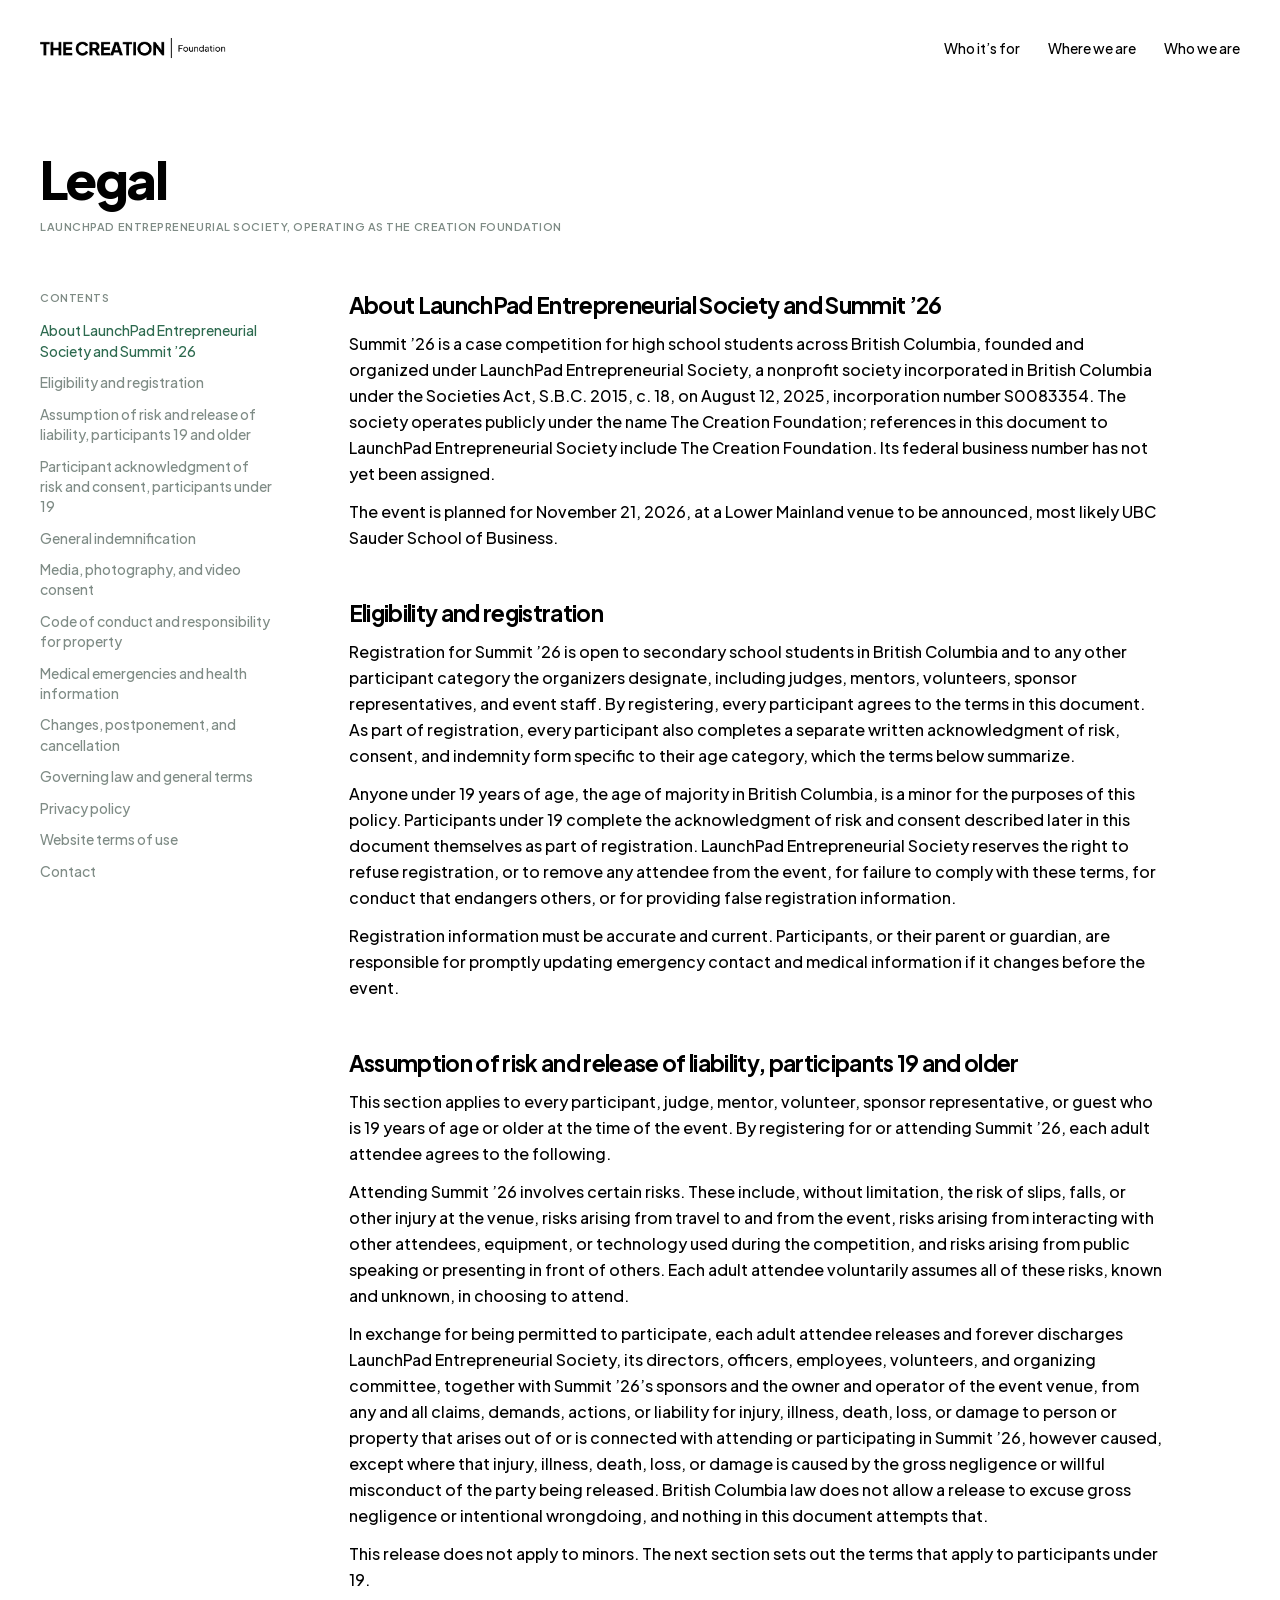
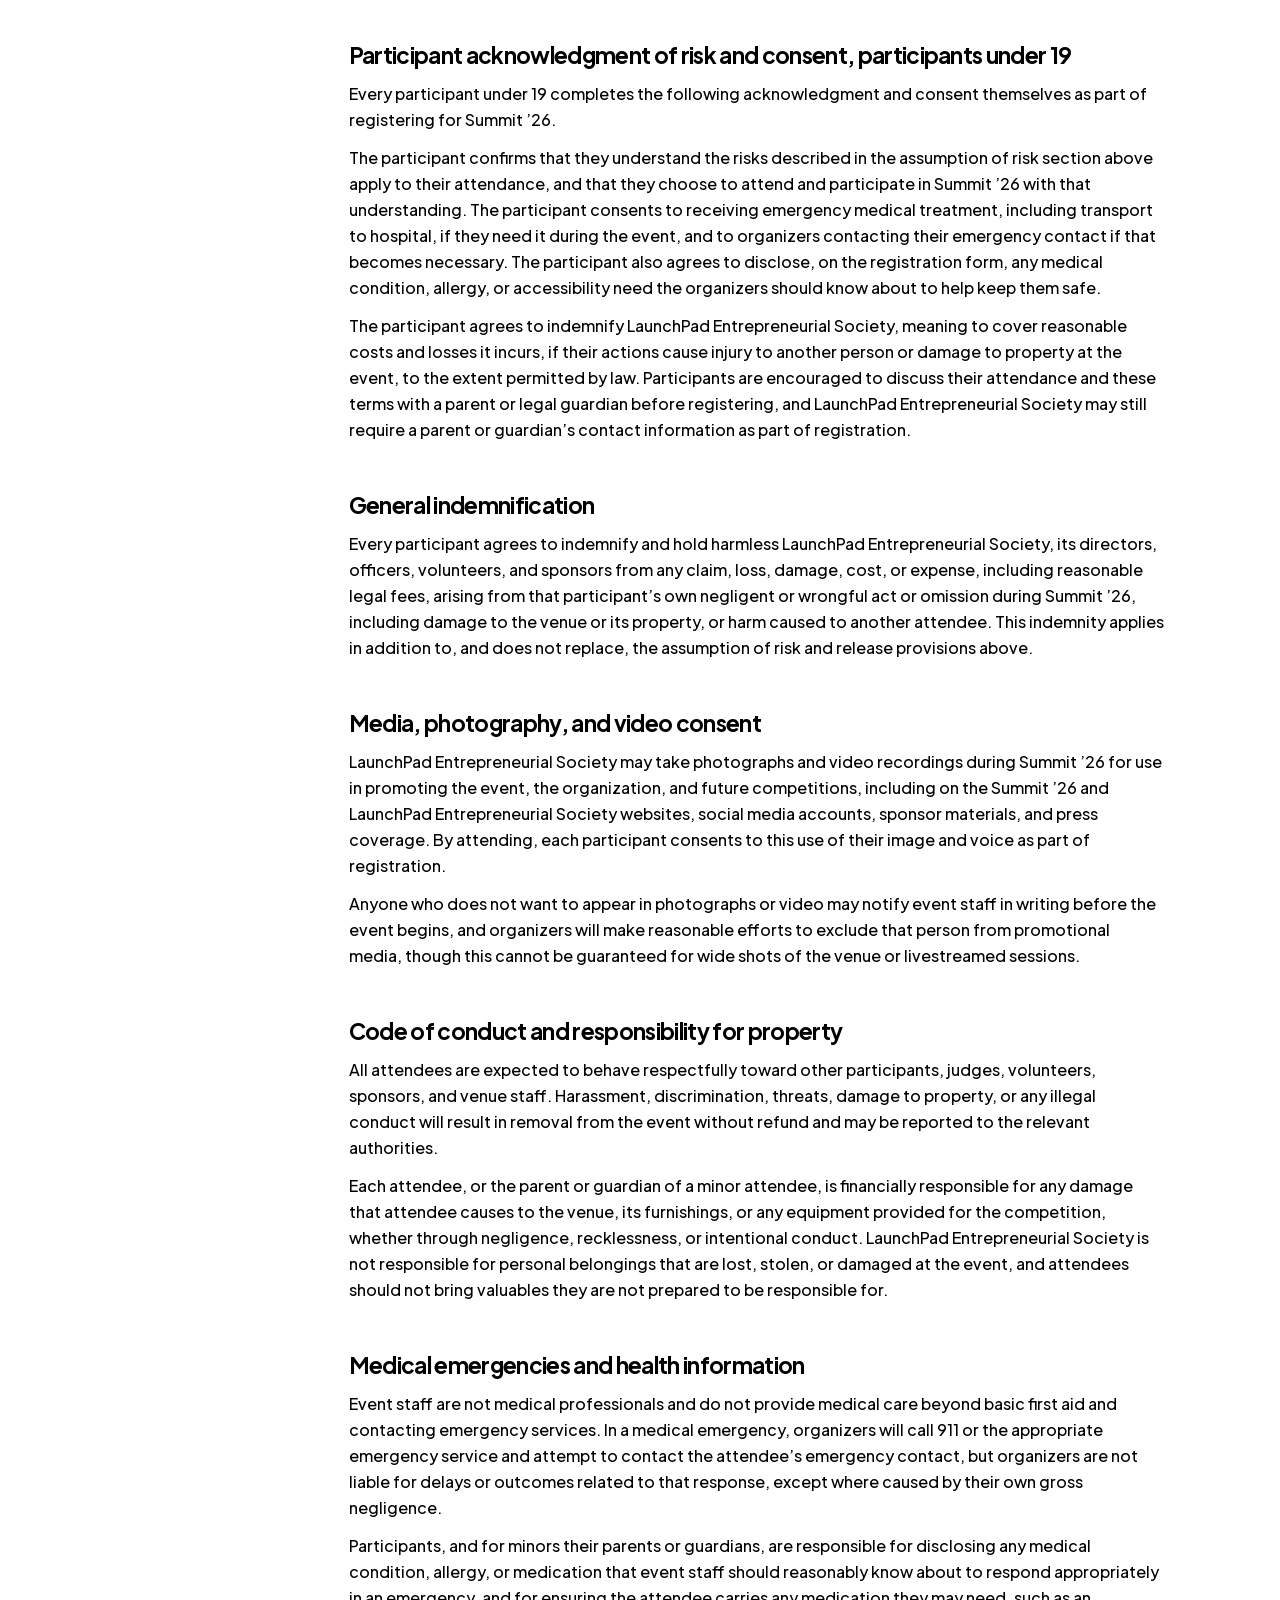
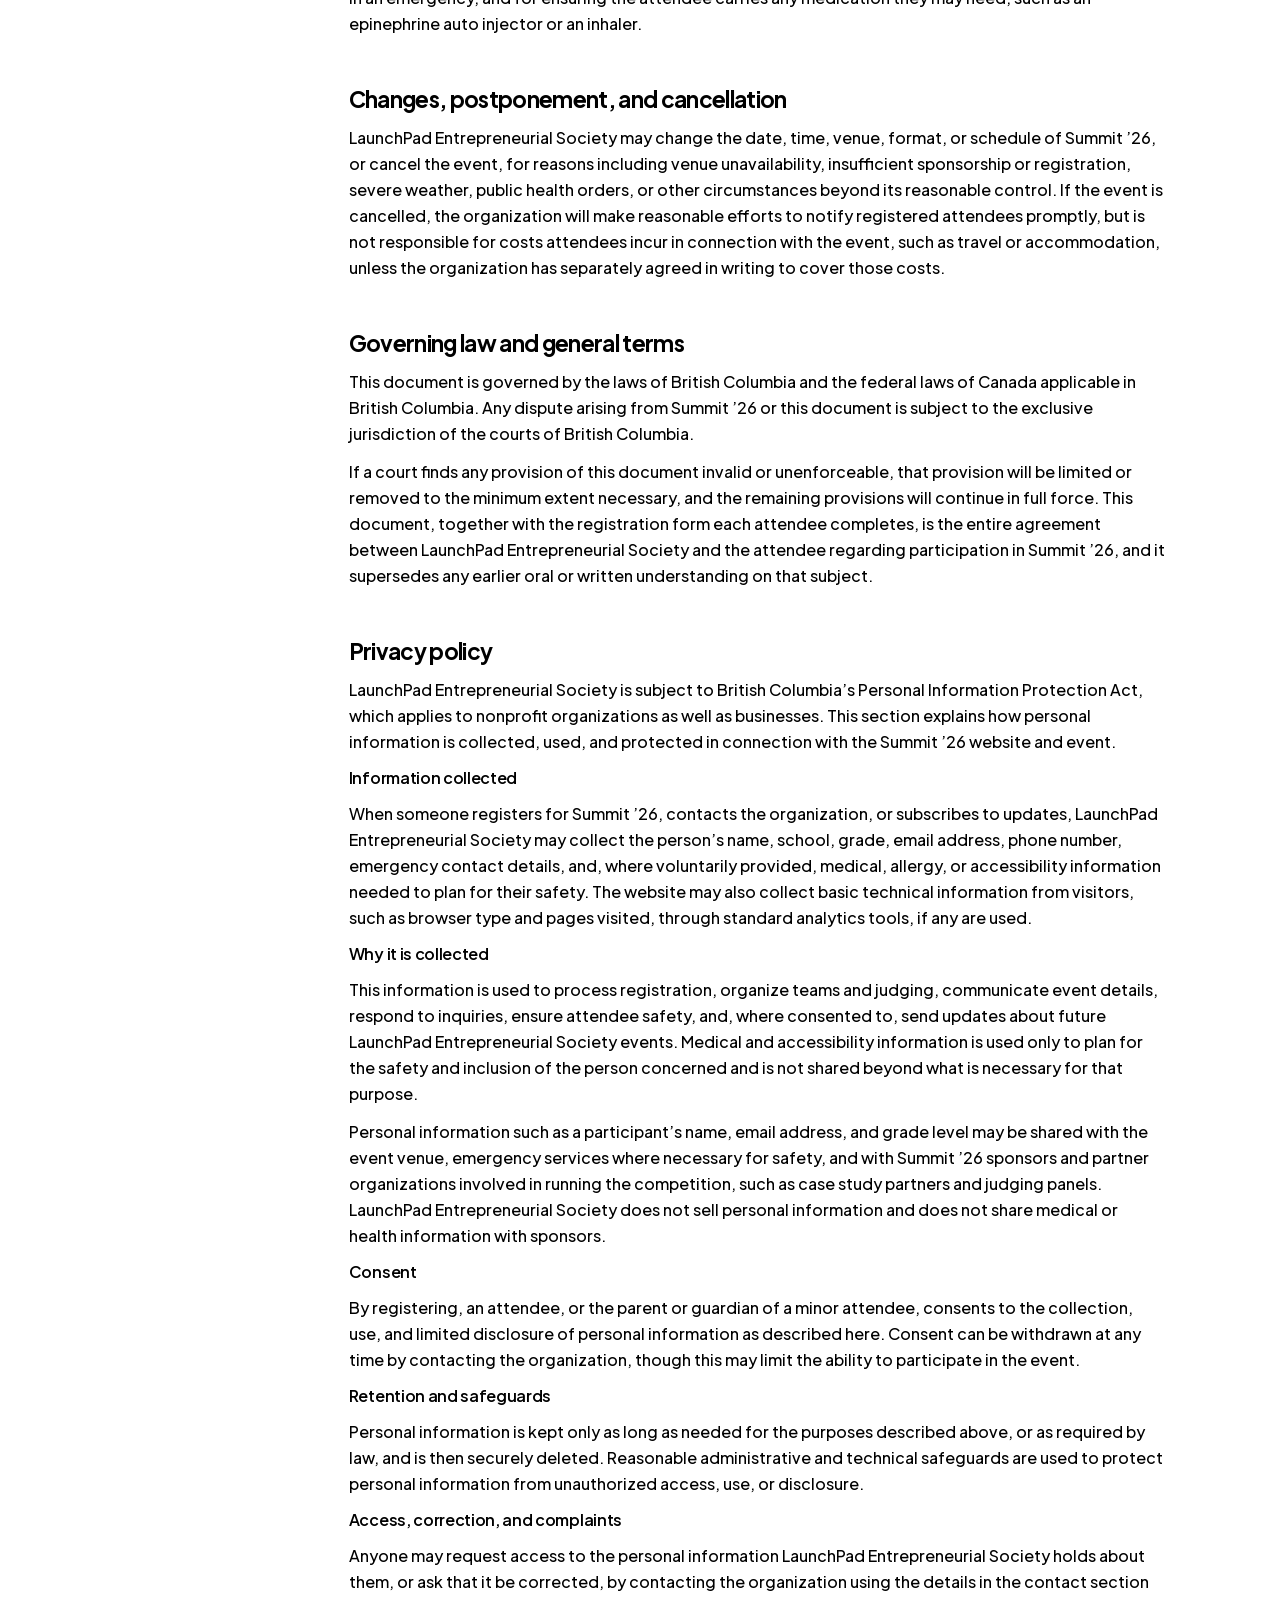
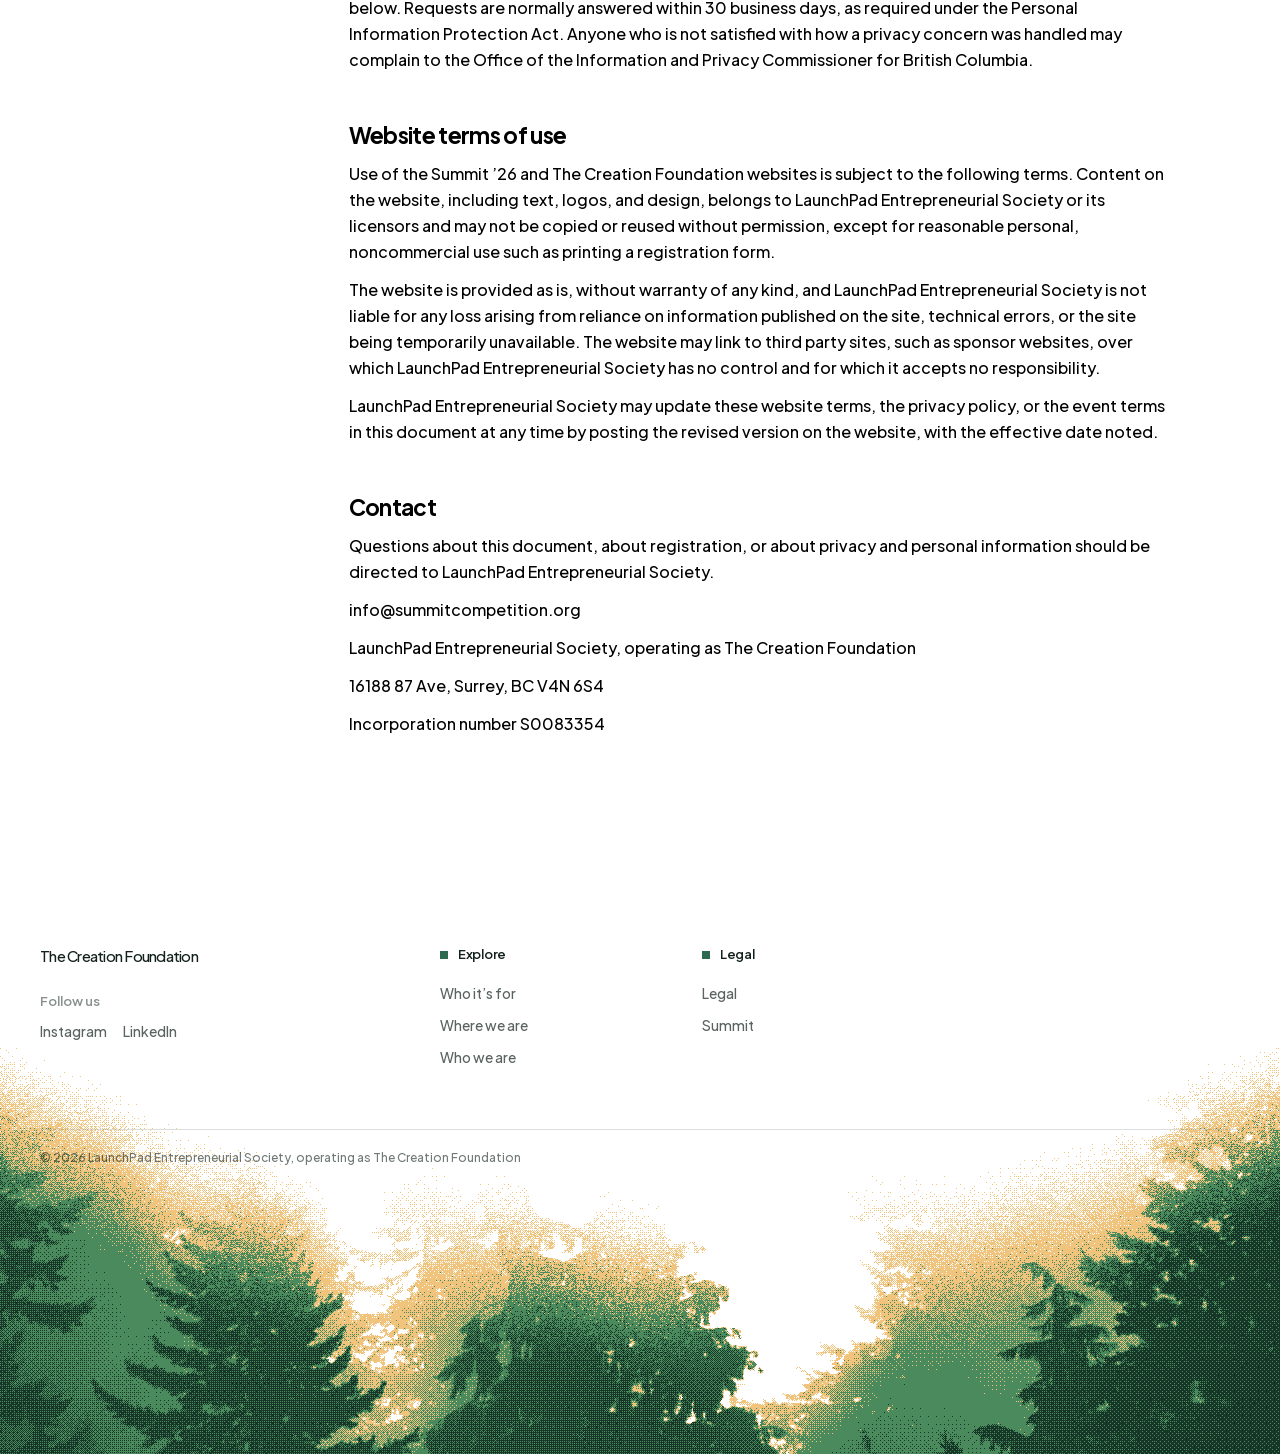
==== commit f92d3c39: "Rebrand to The Creation Foundation; new hero and legal layout The Creation Foundation is the public " ====
--- a/legal.html
+++ b/legal.html
@@ -1 +1 @@
-<!DOCTYPE html><html data-dpl-id="dpl_w3NKNGjgQrKzwMNruwuWd6oCX3E9" lang="en" class="big_shoulders_7123ae34-module__k79pjW__variable instrument_sans_18e3504e-module__yVm6gW__variable h-full antialiased"><head><meta charSet="utf-8"/><meta name="viewport" content="width=device-width, initial-scale=1"/><link rel="preload" href="/_next/static/les/media/797e433ab948586e-s.p.1v5bejj26fx9h.woff2" as="font" crossorigin="" type="font/woff2"/><link rel="preload" href="/_next/static/les/media/MatrixSansPrint_Regular-s.p.2ckcxrzie5m3n.otf" as="font" crossorigin="" type="font/otf"/><link rel="preload" href="/_next/static/les/media/MatrixSansVideo_Regular-s.p.41-9n1qrm0-6z.otf" as="font" crossorigin="" type="font/otf"/><link rel="preload" href="/_next/static/les/media/caa3a2e1cccd8315-s.p.0zr6hhvz-h9nw.woff2" as="font" crossorigin="" type="font/woff2"/><link rel="preload" href="/_next/static/les/media/f06bf9da926bae75-s.p.3uuun_-7zsf1g.woff2" as="font" crossorigin="" type="font/woff2"/><link rel="preload" href="/_next/static/les/media/f99c309598d4ef8a.p.2v-hvpha9wp8q.woff2" as="font" crossorigin="" type="font/woff2"/><link rel="preload" href="/_next/static/les/media/fba5a26ea33df6a3-s.p.08ssgmy_tb90r.woff2" as="font" crossorigin="" type="font/woff2"/><link rel="preload" as="image" imageSrcSet="/brand/launchpad-lockup.png 32w, /brand/launchpad-lockup.png 48w, /brand/launchpad-lockup.png 64w, /brand/launchpad-lockup.png 96w, /brand/launchpad-lockup.png 128w, /brand/launchpad-lockup.png 256w, /brand/launchpad-lockup.png 384w, /brand/launchpad-lockup.png 640w, /brand/launchpad-lockup.png 750w, /brand/launchpad-lockup.png 828w, /brand/launchpad-lockup.png 1080w, /brand/launchpad-lockup.png 1200w, /brand/launchpad-lockup.png 1920w, /brand/launchpad-lockup.png 2048w, /brand/launchpad-lockup.png 3840w" imageSizes="(max-width: 768px) 146px, 219px"/><link rel="stylesheet" href="/_next/static/les/chunks/0337t9v20k-di.css" data-precedence="next"/><link rel="stylesheet" href="/_next/static/les/chunks/35wfv2cy29n3b.css" data-precedence="next"/><link rel="stylesheet" href="/_next/static/les/chunks/0l64sxbr0guh1.css" data-precedence="next"/><link rel="preload" as="script" fetchPriority="low" href="/_next/static/les/chunks/14p8_oqciff0p.js"/><script src="/_next/static/les/chunks/0ws7t_wz4dvp7.js" async=""></script><script src="/_next/static/les/chunks/2hbr1fp0o27in.js" async=""></script><script src="/_next/static/les/chunks/0qmpwqu9johly.js" async=""></script><script src="/_next/static/les/chunks/turbopack-09f51ytv3olvr.js" async=""></script><script src="/_next/static/les/chunks/1i6vnvxz198wi.js" async="" crossorigin=""></script><script src="/_next/static/les/chunks/2corl6wyj4669.js" async="" crossorigin=""></script><script src="/_next/static/les/chunks/0ws4pbzy5k7b2.js" async="" crossorigin=""></script><script src="/_next/static/les/chunks/2k6axtzk1phra.js" async="" crossorigin=""></script><meta name="theme-color" content="#ffffff"/><title>Legal | Launchpad</title><meta name="description" content="Launchpad Entrepreneurial Society is a youth-run nonprofit in Vancouver running free case competitions, hackathons and programs for high school students."/><meta property="og:title" content="Launchpad Entrepreneurial Society"/><meta property="og:description" content="Launchpad Entrepreneurial Society is a youth-run nonprofit in Vancouver running free case competitions, hackathons and programs for high school students."/><meta property="og:type" content="website"/><meta name="twitter:card" content="summary_large_image"/><meta name="twitter:title" content="Launchpad Entrepreneurial Society"/><meta name="twitter:description" content="Launchpad Entrepreneurial Society is a youth-run nonprofit in Vancouver running free case competitions, hackathons and programs for high school students."/><link rel="icon" href="/favicon.ico?favicon.1k5qqw3w7i-nu.ico" sizes="64x64" type="image/x-icon"/><link rel="icon" href="/icon.svg?icon.11mrahgpxj4tj.svg" sizes="any" type="image/svg+xml"/><link rel="apple-touch-icon" href="/apple-icon.png?apple-icon.2nsbq48vrk_hy.png" sizes="180x180" type="image/png"/><meta name="next-size-adjust" content=""/><noscript><style>[data-rv],.stagger>span{opacity:1!important;transform:none!important;clip-path:none!important;filter:none!important}#run{height:auto!important}.typefill,.typefill span span{color:#12211b!important}#run>div{position:static!important;height:auto!important;overflow:visible!important}.beat{position:relative!important;opacity:1!important;transform:none!important;padding-block:5rem}</style></noscript><script src="/_next/static/les/chunks/0c0hxoamwjsbw.js" noModule=""></script></head><body class="min-h-full"><div hidden=""><!--$--><!--/$--></div><main class="v1 plus_jakarta_sans_903079d0-module__AyqIMG__variable min-h-screen"><header class="bg-[#ffffff] pt-3 md:pt-5"><div class="mx-auto max-w-7xl px-6 md:px-10 flex h-14 items-center justify-between gap-6"><a class="py-3 transition-opacity hover:opacity-70" data-no-dither="true" href="/"><img alt="Launchpad Entrepreneurial Society" width="1367" height="150" decoding="async" data-nimg="1" class="h-4 w-auto md:h-6" style="color:transparent" sizes="(max-width: 768px) 146px, 219px" srcSet="/brand/launchpad-lockup.png 32w, /brand/launchpad-lockup.png 48w, /brand/launchpad-lockup.png 64w, /brand/launchpad-lockup.png 96w, /brand/launchpad-lockup.png 128w, /brand/launchpad-lockup.png 256w, /brand/launchpad-lockup.png 384w, /brand/launchpad-lockup.png 640w, /brand/launchpad-lockup.png 750w, /brand/launchpad-lockup.png 828w, /brand/launchpad-lockup.png 1080w, /brand/launchpad-lockup.png 1200w, /brand/launchpad-lockup.png 1920w, /brand/launchpad-lockup.png 2048w, /brand/launchpad-lockup.png 3840w" src="/brand/launchpad-lockup.png"/></a><nav class="hidden items-center gap-7 md:flex"><a class="py-4 text-sm font-medium text-black transition-opacity hover:opacity-70" href="/who">Who it’s for</a><a class="py-4 text-sm font-medium text-black transition-opacity hover:opacity-70" href="/where">Where we are</a><a class="py-4 text-sm font-medium text-black transition-opacity hover:opacity-70" href="/stan">Who we are</a><a class="py-4 text-sm font-medium text-black transition-opacity hover:opacity-70" href="https://summitcompetition.com">Summit</a></nav><div class="flex items-center gap-2 md:gap-0"><div class="hidden min-[380px]:block"><a href="/apply" class="inline-flex min-h-11 w-fit shrink-0 items-center justify-center rounded-[90px] bg-[#2d6a4f] px-7 py-3 text-sm font-medium text-[#ffffff] transition-colors hover:bg-[#22533d]">Apply</a></div><div class="contents"><div class="contents"><button type="button" aria-label="Open menu" aria-expanded="false" aria-controls="mobile-menu" class="-mr-2 grid size-11 shrink-0 place-items-center md:hidden"><span class="burger" aria-hidden="true"><span class="burger__bar"></span><span class="burger__bar"></span><span class="burger__bar"></span></span></button></div></div></div></div></header><section class="mx-auto max-w-7xl px-6 md:px-10 pt-14 pb-20 md:pt-20 md:pb-28"><h1 class="font-display max-w-[18ch] text-[2.25rem] leading-[0.9] tracking-[-0.05em] md:text-[3.25rem]">Legal</h1><p class="font-label mt-4 text-[11px] uppercase tracking-wider text-[#7f8c86]">LaunchPad Entrepreneurial Society</p><div class="mt-8 max-w-[68ch]"><h2 class="text-[1.15rem] font-bold leading-tight tracking-[-0.03em] md:text-[1.4rem]">Contents</h2><ol class="mt-4 space-y-1.5 list-decimal pl-5 text-base text-black"><li><a href="#about-launchpad-entrepreneurial-society-and-summit-26" class="underline-offset-2 hover:underline hover:text-[#2d6a4f]">About LaunchPad Entrepreneurial Society and Summit ’26</a></li><li><a href="#eligibility-and-registration" class="underline-offset-2 hover:underline hover:text-[#2d6a4f]">Eligibility and registration</a></li><li><a href="#assumption-of-risk-and-release-of-liability-participants-19-and-older" class="underline-offset-2 hover:underline hover:text-[#2d6a4f]">Assumption of risk and release of liability, participants 19 and older</a></li><li><a href="#participant-acknowledgment-of-risk-and-consent-participants-under-19" class="underline-offset-2 hover:underline hover:text-[#2d6a4f]">Participant acknowledgment of risk and consent, participants under 19</a></li><li><a href="#general-indemnification" class="underline-offset-2 hover:underline hover:text-[#2d6a4f]">General indemnification</a></li><li><a href="#media-photography-and-video-consent" class="underline-offset-2 hover:underline hover:text-[#2d6a4f]">Media, photography, and video consent</a></li><li><a href="#code-of-conduct-and-responsibility-for-property" class="underline-offset-2 hover:underline hover:text-[#2d6a4f]">Code of conduct and responsibility for property</a></li><li><a href="#medical-emergencies-and-health-information" class="underline-offset-2 hover:underline hover:text-[#2d6a4f]">Medical emergencies and health information</a></li><li><a href="#changes-postponement-and-cancellation" class="underline-offset-2 hover:underline hover:text-[#2d6a4f]">Changes, postponement, and cancellation</a></li><li><a href="#governing-law-and-general-terms" class="underline-offset-2 hover:underline hover:text-[#2d6a4f]">Governing law and general terms</a></li><li><a href="#privacy-policy" class="underline-offset-2 hover:underline hover:text-[#2d6a4f]">Privacy policy</a></li><li><a href="#website-terms-of-use" class="underline-offset-2 hover:underline hover:text-[#2d6a4f]">Website terms of use</a></li><li><a href="#contact" class="underline-offset-2 hover:underline hover:text-[#2d6a4f]">Contact</a></li></ol></div><div class="mt-14 max-w-[68ch] space-y-12"><section id="about-launchpad-entrepreneurial-society-and-summit-26" class="scroll-mt-24"><h2 class="text-[1.15rem] font-bold leading-tight tracking-[-0.03em] md:text-[1.4rem]">About LaunchPad Entrepreneurial Society and Summit ’26</h2><div class="mt-3 space-y-3"><p class="text-base leading-relaxed text-black">Summit ’26 is a case competition for high school students across British Columbia, founded and organized under LaunchPad Entrepreneurial Society, a nonprofit society incorporated in British Columbia under the Societies Act, S.B.C. 2015, c. 18, on August 12, 2025, incorporation number S0083354. Its federal business number has not yet been assigned.</p><p class="text-base leading-relaxed text-black">The event is planned for November 21, 2026, at a Lower Mainland venue to be announced, most likely UBC Sauder School of Business.</p></div></section><section id="eligibility-and-registration" class="scroll-mt-24"><h2 class="text-[1.15rem] font-bold leading-tight tracking-[-0.03em] md:text-[1.4rem]">Eligibility and registration</h2><div class="mt-3 space-y-3"><p class="text-base leading-relaxed text-black">Registration for Summit ’26 is open to secondary school students in British Columbia and to any other participant category the organizers designate, including judges, mentors, volunteers, sponsor representatives, and event staff. By registering, every participant agrees to the terms in this document. As part of registration, every participant also completes a separate written acknowledgment of risk, consent, and indemnity form specific to their age category, which the terms below summarize.</p><p class="text-base leading-relaxed text-black">Anyone under 19 years of age, the age of majority in British Columbia, is a minor for the purposes of this policy. Participants under 19 complete the acknowledgment of risk and consent described later in this document themselves as part of registration. LaunchPad Entrepreneurial Society reserves the right to refuse registration, or to remove any attendee from the event, for failure to comply with these terms, for conduct that endangers others, or for providing false registration information.</p><p class="text-base leading-relaxed text-black">Registration information must be accurate and current. Participants, or their parent or guardian, are responsible for promptly updating emergency contact and medical information if it changes before the event.</p></div></section><section id="assumption-of-risk-and-release-of-liability-participants-19-and-older" class="scroll-mt-24"><h2 class="text-[1.15rem] font-bold leading-tight tracking-[-0.03em] md:text-[1.4rem]">Assumption of risk and release of liability, participants 19 and older</h2><div class="mt-3 space-y-3"><p class="text-base leading-relaxed text-black">This section applies to every participant, judge, mentor, volunteer, sponsor representative, or guest who is 19 years of age or older at the time of the event. By registering for or attending Summit ’26, each adult attendee agrees to the following.</p><p class="text-base leading-relaxed text-black">Attending Summit ’26 involves certain risks. These include, without limitation, the risk of slips, falls, or other injury at the venue, risks arising from travel to and from the event, risks arising from interacting with other attendees, equipment, or technology used during the competition, and risks arising from public speaking or presenting in front of others. Each adult attendee voluntarily assumes all of these risks, known and unknown, in choosing to attend.</p><p class="text-base leading-relaxed text-black">In exchange for being permitted to participate, each adult attendee releases and forever discharges LaunchPad Entrepreneurial Society, its directors, officers, employees, volunteers, and organizing committee, together with Summit ’26’s sponsors and the owner and operator of the event venue, from any and all claims, demands, actions, or liability for injury, illness, death, loss, or damage to person or property that arises out of or is connected with attending or participating in Summit ’26, however caused, except where that injury, illness, death, loss, or damage is caused by the gross negligence or willful misconduct of the party being released. British Columbia law does not allow a release to excuse gross negligence or intentional wrongdoing, and nothing in this document attempts that.</p><p class="text-base leading-relaxed text-black">This release does not apply to minors. The next section sets out the terms that apply to participants under 19.</p></div></section><section id="participant-acknowledgment-of-risk-and-consent-participants-under-19" class="scroll-mt-24"><h2 class="text-[1.15rem] font-bold leading-tight tracking-[-0.03em] md:text-[1.4rem]">Participant acknowledgment of risk and consent, participants under 19</h2><div class="mt-3 space-y-3"><p class="text-base leading-relaxed text-black">Every participant under 19 completes the following acknowledgment and consent themselves as part of registering for Summit ’26.</p><p class="text-base leading-relaxed text-black">The participant confirms that they understand the risks described in the assumption of risk section above apply to their attendance, and that they choose to attend and participate in Summit ’26 with that understanding. The participant consents to receiving emergency medical treatment, including transport to hospital, if they need it during the event, and to organizers contacting their emergency contact if that becomes necessary. The participant also agrees to disclose, on the registration form, any medical condition, allergy, or accessibility need the organizers should know about to help keep them safe.</p><p class="text-base leading-relaxed text-black">The participant agrees to indemnify LaunchPad Entrepreneurial Society, meaning to cover reasonable costs and losses it incurs, if their actions cause injury to another person or damage to property at the event, to the extent permitted by law. Participants are encouraged to discuss their attendance and these terms with a parent or legal guardian before registering, and LaunchPad Entrepreneurial Society may still require a parent or guardian’s contact information as part of registration.</p></div></section><section id="general-indemnification" class="scroll-mt-24"><h2 class="text-[1.15rem] font-bold leading-tight tracking-[-0.03em] md:text-[1.4rem]">General indemnification</h2><div class="mt-3 space-y-3"><p class="text-base leading-relaxed text-black">Every participant agrees to indemnify and hold harmless LaunchPad Entrepreneurial Society, its directors, officers, volunteers, and sponsors from any claim, loss, damage, cost, or expense, including reasonable legal fees, arising from that participant’s own negligent or wrongful act or omission during Summit ’26, including damage to the venue or its property, or harm caused to another attendee. This indemnity applies in addition to, and does not replace, the assumption of risk and release provisions above.</p></div></section><section id="media-photography-and-video-consent" class="scroll-mt-24"><h2 class="text-[1.15rem] font-bold leading-tight tracking-[-0.03em] md:text-[1.4rem]">Media, photography, and video consent</h2><div class="mt-3 space-y-3"><p class="text-base leading-relaxed text-black">LaunchPad Entrepreneurial Society may take photographs and video recordings during Summit ’26 for use in promoting the event, the organization, and future competitions, including on the Summit ’26 and LaunchPad Entrepreneurial Society websites, social media accounts, sponsor materials, and press coverage. By attending, each participant consents to this use of their image and voice as part of registration.</p><p class="text-base leading-relaxed text-black">Anyone who does not want to appear in photographs or video may notify event staff in writing before the event begins, and organizers will make reasonable efforts to exclude that person from promotional media, though this cannot be guaranteed for wide shots of the venue or livestreamed sessions.</p></div></section><section id="code-of-conduct-and-responsibility-for-property" class="scroll-mt-24"><h2 class="text-[1.15rem] font-bold leading-tight tracking-[-0.03em] md:text-[1.4rem]">Code of conduct and responsibility for property</h2><div class="mt-3 space-y-3"><p class="text-base leading-relaxed text-black">All attendees are expected to behave respectfully toward other participants, judges, volunteers, sponsors, and venue staff. Harassment, discrimination, threats, damage to property, or any illegal conduct will result in removal from the event without refund and may be reported to the relevant authorities.</p><p class="text-base leading-relaxed text-black">Each attendee, or the parent or guardian of a minor attendee, is financially responsible for any damage that attendee causes to the venue, its furnishings, or any equipment provided for the competition, whether through negligence, recklessness, or intentional conduct. LaunchPad Entrepreneurial Society is not responsible for personal belongings that are lost, stolen, or damaged at the event, and attendees should not bring valuables they are not prepared to be responsible for.</p></div></section><section id="medical-emergencies-and-health-information" class="scroll-mt-24"><h2 class="text-[1.15rem] font-bold leading-tight tracking-[-0.03em] md:text-[1.4rem]">Medical emergencies and health information</h2><div class="mt-3 space-y-3"><p class="text-base leading-relaxed text-black">Event staff are not medical professionals and do not provide medical care beyond basic first aid and contacting emergency services. In a medical emergency, organizers will call 911 or the appropriate emergency service and attempt to contact the attendee’s emergency contact, but organizers are not liable for delays or outcomes related to that response, except where caused by their own gross negligence.</p><p class="text-base leading-relaxed text-black">Participants, and for minors their parents or guardians, are responsible for disclosing any medical condition, allergy, or medication that event staff should reasonably know about to respond appropriately in an emergency, and for ensuring the attendee carries any medication they may need, such as an epinephrine auto injector or an inhaler.</p></div></section><section id="changes-postponement-and-cancellation" class="scroll-mt-24"><h2 class="text-[1.15rem] font-bold leading-tight tracking-[-0.03em] md:text-[1.4rem]">Changes, postponement, and cancellation</h2><div class="mt-3 space-y-3"><p class="text-base leading-relaxed text-black">LaunchPad Entrepreneurial Society may change the date, time, venue, format, or schedule of Summit ’26, or cancel the event, for reasons including venue unavailability, insufficient sponsorship or registration, severe weather, public health orders, or other circumstances beyond its reasonable control. If the event is cancelled, the organization will make reasonable efforts to notify registered attendees promptly, but is not responsible for costs attendees incur in connection with the event, such as travel or accommodation, unless the organization has separately agreed in writing to cover those costs.</p></div></section><section id="governing-law-and-general-terms" class="scroll-mt-24"><h2 class="text-[1.15rem] font-bold leading-tight tracking-[-0.03em] md:text-[1.4rem]">Governing law and general terms</h2><div class="mt-3 space-y-3"><p class="text-base leading-relaxed text-black">This document is governed by the laws of British Columbia and the federal laws of Canada applicable in British Columbia. Any dispute arising from Summit ’26 or this document is subject to the exclusive jurisdiction of the courts of British Columbia.</p><p class="text-base leading-relaxed text-black">If a court finds any provision of this document invalid or unenforceable, that provision will be limited or removed to the minimum extent necessary, and the remaining provisions will continue in full force. This document, together with the registration form each attendee completes, is the entire agreement between LaunchPad Entrepreneurial Society and the attendee regarding participation in Summit ’26, and it supersedes any earlier oral or written understanding on that subject.</p></div></section><section id="privacy-policy" class="scroll-mt-24"><h2 class="text-[1.15rem] font-bold leading-tight tracking-[-0.03em] md:text-[1.4rem]">Privacy policy</h2><div class="mt-3 space-y-3"><p class="text-base leading-relaxed text-black">LaunchPad Entrepreneurial Society is subject to British Columbia’s Personal Information Protection Act, which applies to nonprofit organizations as well as businesses. This section explains how personal information is collected, used, and protected in connection with the Summit ’26 website and event.</p><h3 class="text-base font-semibold leading-snug tracking-[-0.02em] pt-2">Information collected</h3><p class="text-base leading-relaxed text-black">When someone registers for Summit ’26, contacts the organization, or subscribes to updates, LaunchPad Entrepreneurial Society may collect the person’s name, school, grade, email address, phone number, emergency contact details, and, where voluntarily provided, medical, allergy, or accessibility information needed to plan for their safety. The website may also collect basic technical information from visitors, such as browser type and pages visited, through standard analytics tools, if any are used.</p><h3 class="text-base font-semibold leading-snug tracking-[-0.02em] pt-2">Why it is collected</h3><p class="text-base leading-relaxed text-black">This information is used to process registration, organize teams and judging, communicate event details, respond to inquiries, ensure attendee safety, and, where consented to, send updates about future LaunchPad Entrepreneurial Society events. Medical and accessibility information is used only to plan for the safety and inclusion of the person concerned and is not shared beyond what is necessary for that purpose.</p><p class="text-base leading-relaxed text-black">Personal information such as a participant’s name, email address, and grade level may be shared with the event venue, emergency services where necessary for safety, and with Summit ’26 sponsors and partner organizations involved in running the competition, such as case study partners and judging panels. LaunchPad Entrepreneurial Society does not sell personal information and does not share medical or health information with sponsors.</p><h3 class="text-base font-semibold leading-snug tracking-[-0.02em] pt-2">Consent</h3><p class="text-base leading-relaxed text-black">By registering, an attendee, or the parent or guardian of a minor attendee, consents to the collection, use, and limited disclosure of personal information as described here. Consent can be withdrawn at any time by contacting the organization, though this may limit the ability to participate in the event.</p><h3 class="text-base font-semibold leading-snug tracking-[-0.02em] pt-2">Retention and safeguards</h3><p class="text-base leading-relaxed text-black">Personal information is kept only as long as needed for the purposes described above, or as required by law, and is then securely deleted. Reasonable administrative and technical safeguards are used to protect personal information from unauthorized access, use, or disclosure.</p><h3 class="text-base font-semibold leading-snug tracking-[-0.02em] pt-2">Access, correction, and complaints</h3><p class="text-base leading-relaxed text-black">Anyone may request access to the personal information LaunchPad Entrepreneurial Society holds about them, or ask that it be corrected, by contacting the organization using the details in the contact section below. Requests are normally answered within 30 business days, as required under the Personal Information Protection Act. Anyone who is not satisfied with how a privacy concern was handled may complain to the Office of the Information and Privacy Commissioner for British Columbia.</p></div></section><section id="website-terms-of-use" class="scroll-mt-24"><h2 class="text-[1.15rem] font-bold leading-tight tracking-[-0.03em] md:text-[1.4rem]">Website terms of use</h2><div class="mt-3 space-y-3"><p class="text-base leading-relaxed text-black">Use of the Summit ’26 and LaunchPad Entrepreneurial Society website is subject to the following terms. Content on the website, including text, logos, and design, belongs to LaunchPad Entrepreneurial Society or its licensors and may not be copied or reused without permission, except for reasonable personal, noncommercial use such as printing a registration form.</p><p class="text-base leading-relaxed text-black">The website is provided as is, without warranty of any kind, and LaunchPad Entrepreneurial Society is not liable for any loss arising from reliance on information published on the site, technical errors, or the site being temporarily unavailable. The website may link to third party sites, such as sponsor websites, over which LaunchPad Entrepreneurial Society has no control and for which it accepts no responsibility.</p><p class="text-base leading-relaxed text-black">LaunchPad Entrepreneurial Society may update these website terms, the privacy policy, or the event terms in this document at any time by posting the revised version on the website, with the effective date noted.</p></div></section><section id="contact" class="scroll-mt-24"><h2 class="text-[1.15rem] font-bold leading-tight tracking-[-0.03em] md:text-[1.4rem]">Contact</h2><div class="mt-3 space-y-3"><p class="text-base leading-relaxed text-black">Questions about this document, about registration, or about privacy and personal information should be directed to LaunchPad Entrepreneurial Society.</p><p class="text-base leading-relaxed text-black">info@summitcompetition.org</p><p class="text-base leading-relaxed text-black">LaunchPad Entrepreneurial Society</p><p class="text-base leading-relaxed text-black">16188 87 Ave, Surrey, BC V4N 6S4</p><p class="text-base leading-relaxed text-black">Incorporation number S0083354</p></div></section></div></section><section class="relative overflow-hidden text-[#12211b]" style="background-color:#ffffff"><canvas aria-hidden="true" class="pointer-events-none absolute inset-0 h-full w-full [image-rendering:pixelated]"></canvas><div class="relative"><div class="mx-auto max-w-7xl px-6 md:px-10 pt-16 md:pt-24"><div class="grid grid-cols-2 gap-x-5 gap-y-9 lg:grid-cols-[1.6fr_1fr_1fr_1.2fr] lg:gap-8"><div class="contents lg:order-1 lg:block"><div class="order-1 col-span-2 lg:col-span-1"><p class="text-[15px] font-medium tracking-[-0.05em]">Launchpad</p></div><div class="order-5 col-span-2 lg:col-span-1 lg:mt-6"><p class="text-[13px] font-semibold text-[#12211b]/50">Follow us</p><nav class="mt-1 flex flex-wrap items-center gap-x-4 gap-y-0"><a href="https://twitter.com/stanforcreators" target="_blank" rel="noopener noreferrer" class="block py-1.5 text-sm text-[#12211b]/70 transition-colors hover:text-[#12211b]">X</a><a href="https://www.instagram.com/launchpadsociety/" target="_blank" rel="noopener noreferrer" class="block py-1.5 text-sm text-[#12211b]/70 transition-colors hover:text-[#12211b]">Instagram</a><a href="https://www.tiktok.com/@stanforcreators" target="_blank" rel="noopener noreferrer" class="block py-1.5 text-sm text-[#12211b]/70 transition-colors hover:text-[#12211b]">TikTok</a><a href="https://www.linkedin.com/company/launchpad-entrepeunrial-society/" target="_blank" rel="noopener noreferrer" class="block py-1.5 text-sm text-[#12211b]/70 transition-colors hover:text-[#12211b]">LinkedIn</a><a href="https://www.youtube.com/channel/UCQ1wox_PP5Lds__fQdy6NvQ" target="_blank" rel="noopener noreferrer" class="block py-1.5 text-sm text-[#12211b]/70 transition-colors hover:text-[#12211b]">YouTube</a></nav></div></div><div class="order-2 col-span-2 lg:order-4 lg:col-span-1"><p class="mb-3 flex items-center gap-2.5 text-[13px] font-semibold tracking-[-0.02em]"><span aria-hidden="true" class="size-2 shrink-0 bg-[#2d6a4f]"></span>Apply</p><a href="/apply" class="inline-flex min-h-11 w-fit shrink-0 items-center justify-center rounded-[90px] bg-[#2d6a4f] px-7 py-3 text-sm font-medium text-[#ffffff] transition-colors hover:bg-[#22533d]">Apply to camp</a><p class="mt-3 max-w-[26ch] text-sm leading-snug text-[#12211b]/60">October 4th to 19th<!-- -->, <!-- -->2026<!-- -->.</p></div><div class="order-3 lg:order-2"><p class="mb-3 flex items-center gap-2.5 text-[13px] font-semibold tracking-[-0.02em]"><span aria-hidden="true" class="size-2 shrink-0 bg-[#2d6a4f]"></span>Explore</p><nav><a class="block py-1.5 text-sm text-[#12211b]/70 transition-colors hover:text-[#12211b]" href="/who">Who it’s for</a><a class="block py-1.5 text-sm text-[#12211b]/70 transition-colors hover:text-[#12211b]" href="/where">Where we are</a><a class="block py-1.5 text-sm text-[#12211b]/70 transition-colors hover:text-[#12211b]" href="/stan">Who we are</a><a class="block py-1.5 text-sm text-[#12211b]/70 transition-colors hover:text-[#12211b]" href="https://summitcompetition.com">Summit</a></nav></div><div class="order-4 lg:order-3"><p class="mb-3 flex items-center gap-2.5 text-[13px] font-semibold tracking-[-0.02em]"><span aria-hidden="true" class="size-2 shrink-0 bg-[#2d6a4f]"></span>Legal</p><nav><a class="block py-1.5 text-sm text-[#12211b]/70 transition-colors hover:text-[#12211b]" href="/legal">Legal</a><a class="block py-1.5 text-sm text-[#12211b]/70 transition-colors hover:text-[#12211b]" href="/legal/privacy">Privacy</a><a class="block py-1.5 text-sm text-[#12211b]/70 transition-colors hover:text-[#12211b]" href="/legal/cookies">Cookies</a><a href="https://summitcompetition.com" target="_blank" rel="noopener noreferrer" class="block py-1.5 text-sm text-[#12211b]/70 transition-colors hover:text-[#12211b]">Summit</a><a href="https://assets.stanwith.me/legal/privacy-policy.pdf" target="_blank" rel="noopener noreferrer" class="block py-1.5 text-sm text-[#12211b]/70 transition-colors hover:text-[#12211b]">Stan Privacy Policy</a><a href="mailto:friends@stanwith.me?subject=Do%20Not%20Sell%20My%20Personal%20Information" target="_blank" rel="noopener noreferrer" class="block py-1.5 text-sm text-[#12211b]/70 transition-colors hover:text-[#12211b]">Do Not Sell My Personal Information</a></nav></div></div><div class="mt-14 h-px bg-[#12211b]/15"></div><div data-dither-clear="true" class="flex flex-wrap items-center justify-between gap-3 pt-5 text-xs text-[#12211b]/60"><span>© <!-- -->2026<!-- --> Launchpad Entrepreneurial Society</span></div></div><div class="h-[32vh] max-h-[380px] min-h-[200px]"></div></div></section></main><!--$--><!--/$--><!--$!--><template data-dgst="BAILOUT_TO_CLIENT_SIDE_RENDERING"></template><!--/$--><script src="/_next/static/les/chunks/14p8_oqciff0p.js" id="_R_" async=""></script><script>(self.__next_f=self.__next_f||[]).push([0])</script><script>self.__next_f.push([1,"1:\"$Sreact.fragment\"\n3:I[46300,[\"/_next/static/les/chunks/1i6vnvxz198wi.js\"],\"DitherProvider\"]\n4:I[39756,[\"/_next/static/les/chunks/2corl6wyj4669.js\"],\"default\"]\n5:I[37457,[\"/_next/static/les/chunks/2corl6wyj4669.js\"],\"default\"]\n6:I[72893,[\"/_next/static/les/chunks/1i6vnvxz198wi.js\"],\"default\"]\n7:I[84051,[\"/_next/static/les/chunks/1i6vnvxz198wi.js\"],\"default\"]\n8:I[2355,[\"/_next/static/les/chunks/1i6vnvxz198wi.js\"],\"Analytics\"]\na:I[97367,[\"/_next/static/les/chunks/2corl6wyj4669.js\"],\"OutletBoundary\"]\nb:\"$Sreact.suspense\"\ne:I[97367,[\"/_next/static/les/chunks/2corl6wyj4669.js\"],\"ViewportBoundary\"]\n10:I[97367,[\"/_next/static/les/chunks/2corl6wyj4669.js\"],\"MetadataBoundary\"]\n12:I[68027,[\"/_next/static/les/chunks/1i6vnvxz198wi.js\"],\"default\",1]\n:HL[\"/_next/static/les/chunks/0337t9v20k-di.css\",\"style\"]\n:HL[\"/_next/static/les/chunks/35wfv2cy29n3b.css\",\"style\"]\n:HL[\"/_next/static/les/media/797e433ab948586e-s.p.1v5bejj26fx9h.woff2\",\"font\",{\"crossOrigin\":\"\",\"type\":\"font/woff2\"}]\n:HL[\"/_next/static/les/media/MatrixSansPrint_Regular-s.p.2ckcxrzie5m3n.otf\",\"font\",{\"crossOrigin\":\"\",\"type\":\"font/otf\"}]\n:HL[\"/_next/static/les/media/MatrixSansVideo_Regular-s.p.41-9n1qrm0-6z.otf\",\"font\",{\"crossOrigin\":\"\",\"type\":\"font/otf\"}]\n:HL[\"/_next/static/les/media/caa3a2e1cccd8315-s.p.0zr6hhvz-h9nw.woff2\",\"font\",{\"crossOrigin\":\"\",\"type\":\"font/woff2\"}]\n:HL[\"/_next/static/les/media/f06bf9da926bae75-s.p.3uuun_-7zsf1g.woff2\",\"font\",{\"crossOrigin\":\"\",\"type\":\"font/woff2\"}]\n:HL[\"/_next/static/les/media/f99c309598d4ef8a.p.2v-hvpha9wp8q.woff2\",\"font\",{\"crossOrigin\":\"\",\"type\":\"font/woff2\"}]\n:HL[\"/_next/static/les/media/fba5a26ea33df6a3-s.p.08ssgmy_tb90r.woff2\",\"font\",{\"crossOrigin\":\"\",\"type\":\"font/woff2\"}]\n:HL[\"/_next/static/les/chunks/0l64sxbr0guh1.css\",\"style\"]\n2:[\"$\",\"style\",null,{\"children\":\"[data-rv],.stagger\u003espan{opacity:1!important;transform:none!important;clip-path:none!important;filter:none!important}#run{height:auto!important}.typefill,.typefill span span{color:#12211b!important}#run\u003ediv{position:static!important;height:auto!important;overflow:visible!important}.beat{position:relative!important;opacity:1!important;transform:none!important;padding-block:5rem}\"}]\nd:X\n0:{\"P\":null,\"c\":[\"\",\"legal\",\"terms\"],\"q\":\"\",\"i\":false,\"f\":[[[\"\",{\"children\":[\"legal\",{\"children\":[[\"doc\",\"terms\",\"d\",[]],{\"children\":[\"__PAGE__\",{},\"$undefined\",\"$undefined\",4608]},\"$undefined\",\"$undefined\",4608]},\"$undefined\",\"$undefined\",4608]},\"$undefined\",\"$undefined\",4624],[[\"$\",\"$1\",\"c\",{\"children\":[[[\"$\",\"link\",\"0\",{\"rel\":\"stylesheet\",\"href\":\"/_next/static/les/chunks/0337t9v20k-di.css\",\"precedence\":\"next\",\"crossOrigin\":\"$undefined\",\"nonce\":\"$undefined\"}],[\"$\",\"link\",\"1\",{\"rel\":\"stylesheet\",\"href\":\"/_next/static/les/chunks/35wfv2cy29n3b.css\",\"precedence\":\"next\",\"crossOrigin\":\"$undefined\",\"nonce\":\"$undefined\"}],[\"$\",\"script\",\"script-0\",{\"src\":\"/_next/static/les/chunks/1i6vnvxz198wi.js\",\"async\":true,\"nonce\":\"$undefined\"}]],[\"$\",\"html\",null,{\"lang\":\"en\",\"className\":\"big_shoulders_7123ae34-module__k79pjW__variable instrument_sans_18e3504e-module__yVm6gW__variable h-full antialiased\",\"children\":[[\"$\",\"head\",null,{\"children\":[\"$\",\"noscript\",null,{\"children\":\"$2\"}]}],[\"$\",\"body\",null,{\"className\":\"min-h-full\",\"children\":[[\"$\",\"$L3\",null,{\"children\":[[\"$\",\"$L4\",null,{\"parallelRouterKey\":\"children\",\"error\":\"$undefined\",\"errorStyles\":\"$undefined\",\"errorScripts\":\"$undefined\",\"template\":[\"$\",\"$L5\",null,{}],\"templateStyles\":\"$undefined\",\"templateScripts\":\"$undefined\",\"notFound\":[[[\"$\",\"title\",null,{\"children\":\"404: This page could not be found.\"}],[\"$\",\"div\",null,{\"style\":{\"fontFamily\":\"system-ui,\\\"Segoe UI\\\",Roboto,Helvetica,Arial,sans-serif,\\\"Apple Color Emoji\\\",\\\"Segoe UI Emoji\\\"\",\"height\":\"100vh\",\"textAlign\":\"center\",\"display\":\"flex\",\"flexDirection\":\"column\",\"alignItems\":\"center\",\"justifyContent\":\"center\"},\"children\":[\"$\",\"div\",null,{\"children\":[[\"$\",\"style\",null,{\"dangerouslySetInnerHTML\":{\"__html\":\"body{color:#000;background:#fff;margin:0}.next-error-h1{border-right:1px solid rgba(0,0,0,.3)}@media (prefers-color-scheme:dark){body{color:#fff;background:#000}.next-error-h1{border-right:1px solid rgba(255,255,255,.3)}}\"}}],[\"$\",\"h1\",null,{\"className\":\"next-error-h1\",\"style\":{\"display\":\"inline-block\",\"margin\":\"0 20px 0 0\",\"padding\":\"0 23px 0 0\",\"fontSize\":24,\"fontWeight\":500,\"verticalAlign\":\"top\",\"lineHeight\":\"49px\"},\"children\":404}],[\"$\",\"div\",null,{\"style\":{\"display\":\"inline-block\"},\"children\":[\"$\",\"h2\",null,{\"style\":{\"fontSize\":14,\"fontWeight\":400,\"lineHeight\":\"49px\",\"margin\":0},\"children\":\"This page could not be found.\"}]}]]}]}]],[]],\"forbidden\":\"$undefined\",\"unauthorized\":\"$undefined\"}],[\"$\",\"$L6\",null,{}]]}],[\"$\",\"$L7\",null,{}],[\"$\",\"$L8\",null,{}]]}]]}]]}],{\"children\":[[\"$\",\"$1\",\"c\",{\"children\":[null,[\"$\",\"$L4\",null,{\"parallelRouterKey\":\"children\",\"error\":\"$undefined\",\"errorStyles\":\"$undefined\",\"errorScripts\":\"$undefined\",\"template\":[\"$\",\"$L5\",null,{}],\"templateStyles\":\"$undefined\",\"templateScripts\":\"$undefined\",\"notFound\":\"$undefined\",\"forbidden\":\"$undefined\",\"unauthorized\":\"$undefined\"}]]}],{\"children\":[[\"$\",\"$1\",\"c\",{\"children\":[null,[\"$\",\"$L4\",null,{\"parallelRouterKey\":\"children\",\"error\":\"$undefined\",\"errorStyles\":\"$undefined\",\"errorScripts\":\"$undefined\",\"template\":[\"$\",\"$L5\",null,{}],\"templateStyles\":\"$undefined\",\"templateScripts\":\"$undefined\",\"notFound\":\"$undefined\",\"forbidden\":\"$undefined\",\"unauthorized\":\"$undefined\"}]]}],{\"children\":[[\"$\",\"$1\",\"c\",{\"children\":[\"$L9\",[[\"$\",\"link\",\"0\",{\"rel\":\"stylesheet\",\"href\":\"/_next/static/les/chunks/0l64sxbr0guh1.css\",\"precedence\":\"next\",\"crossOrigin\":\"$undefined\",\"nonce\":\"$undefined\"}],[\"$\",\"script\",\"script-0\",{\"src\":\"/_next/static/les/chunks/0ws4pbzy5k7b2.js\",\"async\":true,\"nonce\":\"$undefined\"}],[\"$\",\"script\",\"script-1\",{\"src\":\"/_next/static/les/chunks/2k6axtzk1phra.js\",\"async\":true,\"nonce\":\"$undefined\"}]],[\"$\",\"$La\",null,{\"children\":[\"$\",\"$b\",null,{\"name\":\"Next.MetadataOutlet\",\"children\":\"$@c\"}]}]]}],{},null,false,null]},null,false,\"$d\"]},null,false,\"$d\"]},null,false,null],[\"$\",\"$1\",\"h\",{\"children\":[null,[\"$\",\"$Le\",null,{\"children\":\"$Lf\"}],[\"$\",\"div\",null,{\"hidden\":true,\"children\":[\"$\",\"$L10\",null,{\"children\":[\"$\",\"$b\",null,{\"name\":\"Next.Metadata\",\"children\":\"$L11\"}]}]}],[\"$\",\"meta\",null,{\"name\":\"next-size-adjust\",\"content\":\"\"}]]}],false]],\"m\":\"$undefined\",\"G\":[\"$12\",[[\"$\",\"link\",\"0\",{\"rel\":\"stylesheet\",\"href\":\"/_next/static/les/chunks/0337t9v20k-di.css\",\"precedence\":\"next\",\"crossOrigin\":\"$undefined\",\"nonce\":\"$undefined\"}],[\"$\",\"link\",\"1\",{\"rel\":\"stylesheet\",\"href\":\"/_next/static/les/chunks/35wfv2cy29n3b.css\",\"precedence\":\"next\",\"crossOrigin\":\"$undefined\",\"nonce\":\"$undefined\"}]]],\"S\":true,\"h\":null,\"r\":\"$undefined\",\"s\":\"$undefined\",\"a\":\"$undefined\",\"l\":\"$undefined\",\"p\":\"$undefined\",\"d\":\"$undefined\"}\n13:I[22016,[\"/_next/static/les/chunks/1i6vnvxz198wi.js\",\"/_next/static/les/chunks/0ws4pbzy5k7b2.js\",\"/_next/static/les/chunks/2k6axtzk1phra.js\"],\"\"]\n14:I[5500,[\"/_next/static/les/chunks/1i6vnvxz198wi.js\",\"/_next/static/les/chunks/0ws4pbzy5k7b2.js\",\"/_next/static/les/chunks/2k6axtzk1phra.js\"],\"Image\"]\n15:I[25832,[\"/_next/static/les/chunks/1i6vnvxz198wi.js\",\"/_next/static/les/chunks/0ws4pbzy5k7b2.js\",\"/_next/static/les/chunks/2k6axtzk1phra.js\"],\"NavLink\"]\n16:I[79462,[\"/_next/static/les/chunks/1i6vnvxz198wi.js\",\"/_next/static/les/chunks/0ws4pbzy5k7b2.js\",\"/_next/static/les/chunks/2k6axtzk1phra.js\"],\"default\"]\nd:C\n9:[\"$\",\"main\",null,{\"className\":\"v1 plus_jakarta_sans_903079d0-module__AyqIMG__variable min-h-screen\",\"children\":[[\"$\",\"header\",null,{\"className\":\"bg-[#ffffff] pt-3 md:pt-5\",\"children\":[\"$\",\"div\",null,{\"className\":\"mx-auto max-w-7xl px-6 md:px-10 flex h-14 items-center justify-between gap-6\",\"children\":[[\"$\",\"$L13\",null,{\"href\":\"/\",\"className\":\"py-3 transition-opacity hover:opacity-70\",\"data-no-dither\":true,\"children\":[\"$\",\"$L14\",null,{\"src\":\"/brand/launchpad-lockup.png\",\"alt\":\"Launchpad Entrepreneurial Society\",\"width\":1367,\"height\":150,\"priority\":true,\"sizes\":\"(max-width: 768px) 146px, 219px\",\"className\":\"h-4 w-auto md:h-6\"}]}],[\"$\",\"nav\",null,{\"className\":\"hidden items-center gap-7 md:flex\",\"children\":[[\"$\",\"$L15\",\"Who it’s for\",{\"href\":\"/who\",\"label\":\"Who it’s for\",\"className\":\"py-4 text-sm font-medium text-black transition-opacity hover:opacity-70\",\"activeClassName\":\"font-semibold\"}],[\"$\",\"$L15\",\"Where we are\",{\"href\":\"/where\",\"label\":\"Where we are\",\"className\":\"py-4 text-sm font-medium text-black transition-opacity hover:opacity-70\",\"activeClassName\":\"font-semibold\"}],[\"$\",\"$L15\",\"Who we are\",{\"href\":\"/stan\",\"label\":\"Who we are\",\"className\":\"py-4 text-sm font-medium text-black transition-opacity hover:opacity-70\",\"activeClassName\":\"font-semibold\"}],[\"$\",\"$L15\",\"Summit\",{\"href\":\"https://summitcompetition.com\",\"label\":\"Summit\",\"className\":\"py-4 text-sm font-medium text-black transition-opacity hover:opacity-70\",\"activeClassName\":\"font-semibold\"}]]}],[\"$\",\"div\",null,{\"className\":\"flex items-center gap-2 md:gap-0\",\"children\":[[\"$\",\"div\",null,{\"className\":\"hidden min-[380px]:block\",\"children\":[\"$\",\"a\",null,{\"href\":\"/apply\",\"className\":\"inline-flex min-h-11 w-fit shrink-0 items-center justify-center rounded-[90px] bg-[#2d6a4f] px-7 py-3 text-sm font-medium text-[#ffffff] transition-colors hover:bg-[#22533d]\",\"children\":\"Apply\"}]}],[\"$\",\"$L16\",null,{\"items\":[[\"Who it’s for\",\"/who\"],[\"Where we are\",\"/where\"],[\"Who we are\",\"/stan\"],[\"Summit\",\"https://summitcompetition.com\"]]}]]}]]}]}],[\"$\",\"section\",null,{\"className\":\"mx-auto max-w-7xl px-6 md:px-10 pt-14 pb-20 md:pt-20 md:pb-28\",\"children\":[[\"$\",\"h1\",null,{\"className\":\"font-display max-w-[18ch] text-[2.25rem] leading-[0.9] tracking-[-0.05em] md:text-[3.25rem]\",\"children\":\"Legal\"}],[\"$\",\"p\",null,{\"className\":\"font-label mt-4 text-[11px] uppercase tracking-wider text-[#7f8c86]\",\"children\":\"LaunchPad Entrepreneurial Society\"}],[\"$\",\"div\",null,{\"className\":\"mt-8 max-w-[68ch]\",\"children\":[[\"$\",\"h2\",null,{\"className\":\"text-[1.15rem] font-bold leading-tight tracking-[-0.03em] md:text-[1.4rem]\",\"children\":\"Contents\"}],[\"$\",\"ol\",null,{\"className\":\"mt-4 space-y-1.5 list-decimal pl-5 text-base text-black\",\"children\":[[\"$\",\"li\",null,{\"children\":[[\"$\",\"a\",null,{\"href\":\"#about-launchpad-entrepreneurial-society-and-summit-26\",\"className\":\"underline-offset-2 hover:underline hover:text-[#2d6a4f]\",\"children\":\"About LaunchPad Entrepreneurial Society and Summit ’26\"}]]}],[\"$\",\"li\",null,{\"children\":[[\"$\",\"a\",null,{\"href\":\"#eligibility-and-registration\",\"className\":\"underline-offset-2 hover:underline hover:text-[#2d6a4f]\",\"children\":\"Eligibility and registration\"}]]}],[\"$\",\"li\",null,{\"children\":[[\"$\",\"a\",null,{\"href\":\"#assumption-of-risk-and-release-of-liability-participants-19-and-older\",\"className\":\"underline-offset-2 hover:underline hover:text-[#2d6a4f]\",\"children\":\"Assumption of risk and release of liability, participants 19 and older\"}]]}],[\"$\",\"li\",null,{\"children\":[[\"$\",\"a\",null,{\"href\":\"#participant-acknowledgment-of-risk-and-consent-participants-under-19\",\"className\":\"underline-offset-2 hover:underline hover:text-[#2d6a4f]\",\"children\":\"Participant acknowledgment of risk and consent, participants under 19\"}]]}],[\"$\",\"li\",null,{\"children\":[[\"$\",\"a\",null,{\"href\":\"#general-indemnification\",\"className\":\"underline-offset-2 hover:underline hover:text-[#2d6a4f]\",\"children\":\"General indemnification\"}]]}],[\"$\",\"li\",null,{\"children\":[[\"$\",\"a\",null,{\"href\":\"#media-photography-and-video-consent\",\"className\":\"underline-offset-2 hover:underline hover:text-[#2d6a4f]\",\"children\":\"Media, photography, and video consent\"}]]}],[\"$\",\"li\",null,{\"children\":[[\"$\",\"a\",null,{\"href\":\"#code-of-conduct-and-responsibility-for-property\",\"className\":\"underline-offset-2 hover:underline hover:text-[#2d6a4f]\",\"children\":\"Code of conduct and responsibility for property\"}]]}],[\"$\",\"li\",null,{\"children\":[[\"$\",\"a\",null,{\"href\":\"#medical-emergencies-and-health-information\",\"className\":\"underline-offset-2 hover:underline hover:text-[#2d6a4f]\",\"children\":\"Medical emergencies and health information\"}]]}],[\"$\",\"li\",null,{\"children\":[[\"$\",\"a\",null,{\"href\":\"#changes-postponement-and-cancellation\",\"className\":\"underline-offset-2 hover:underline hover:text-[#2d6a4f]\",\"children\":\"Changes, postponement, and cancellation\"}]]}],[\"$\",\"li\",null,{\"children\":[[\"$\",\"a\",null,{\"href\":\"#governing-law-and-general-terms\",\"className\":\"underline-offset-2 hover:underline hover:text-[#2d6a4f]\",\"children\":\"Governing law and general terms\"}]]}],[\"$\",\"li\",null,{\"children\":[[\"$\",\"a\",null,{\"href\":\"#privacy-policy\",\"className\":\"underline-offset-2 hover:underline hover:text-[#2d6a4f]\",\"children\":\"Privacy policy\"}]]}],[\"$\",\"li\",null,{\"children\":[[\"$\",\"a\",null,{\"href\":\"#website-terms-of-use\",\"className\":\"underline-offset-2 hover:underline hover:text-[#2d6a4f]\",\"children\":\"Website terms of use\"}]]}],[\"$\",\"li\",null,{\"children\":[[\"$\",\"a\",null,{\"href\":\"#contact\",\"className\":\"underline-offset-2 hover:underline hover:text-[#2d6a4f]\",\"children\":\"Contact\"}]]}]]}]]}],[\"$\",\"div\",null,{\"className\":\"mt-14 max-w-[68ch] space-y-12\",\"children\":[[\"$\",\"section\",null,{\"id\":\"about-launchpad-entrepreneurial-society-and-summit-26\",\"className\":\"scroll-mt-24\",\"children\":[[\"$\",\"h2\",null,{\"className\":\"text-[1.15rem] font-bold leading-tight tracking-[-0.03em] md:text-[1.4rem]\",\"children\":\"About LaunchPad Entrepreneurial Society and Summit ’26\"}],[\"$\",\"div\",null,{\"className\":\"mt-3 space-y-3\",\"children\":[[\"$\",\"p\",null,{\"className\":\"text-base leading-relaxed text-black\",\"children\":\"Summit ’26 is a case competition for high school students across British Columbia, founded and organized under LaunchPad Entrepreneurial Society, a nonprofit society incorporated in British Columbia under the Societies Act, S.B.C. 2015, c. 18, on August 12, 2025, incorporation number S0083354. Its federal business number has not yet been assigned.\"}],[\"$\",\"p\",null,{\"className\":\"text-base leading-relaxed text-black\",\"children\":\"The event is planned for November 21, 2026, at a Lower Mainland venue to be announced, most likely UBC Sauder School of Business.\"}]]}]]}],[\"$\",\"section\",null,{\"id\":\"eligibility-and-registration\",\"className\":\"scroll-mt-24\",\"children\":[[\"$\",\"h2\",null,{\"className\":\"text-[1.15rem] font-bold leading-tight tracking-[-0.03em] md:text-[1.4rem]\",\"children\":\"Eligibility and registration\"}],[\"$\",\"div\",null,{\"className\":\"mt-3 space-y-3\",\"children\":[[\"$\",\"p\",null,{\"className\":\"text-base leading-relaxed text-black\",\"children\":\"Registration for Summit ’26 is open to secondary school students in British Columbia and to any other participant category the organizers designate, including judges, mentors, volunteers, sponsor representatives, and event staff. By registering, every participant agrees to the terms in this document. As part of registration, every participant also completes a separate written acknowledgment of risk, consent, and indemnity form specific to their age category, which the terms below summarize.\"}],[\"$\",\"p\",null,{\"className\":\"text-base leading-relaxed text-black\",\"children\":\"Anyone under 19 years of age, the age of majority in British Columbia, is a minor for the purposes of this policy. Participants under 19 complete the acknowledgment of risk and consent described later in this document themselves as part of registration. LaunchPad Entrepreneurial Society reserves the right to refuse registration, or to remove any attendee from the event, for failure to comply with these terms, for conduct that endangers others, or for providing false registration information.\"}],[\"$\",\"p\",null,{\"className\":\"text-base leading-relaxed text-black\",\"children\":\"Registration information must be accurate and current. Participants, or their parent or guardian, are responsible for promptly updating emergency contact and medical information if it changes before the event.\"}]]}]]}],[\"$\",\"section\",null,{\"id\":\"assumption-of-risk-and-release-of-liability-participants-19-and-older\",\"className\":\"scroll-mt-24\",\"children\":[[\"$\",\"h2\",null,{\"className\":\"text-[1.15rem] font-bold leading-tight tracking-[-0.03em] md:text-[1.4rem]\",\"children\":\"Assumption of risk and release of liability, participants 19 and older\"}],[\"$\",\"div\",null,{\"className\":\"mt-3 space-y-3\",\"children\":[[\"$\",\"p\",null,{\"className\":\"text-base leading-relaxed text-black\",\"children\":\"This section applies to every participant, judge, mentor, volunteer, sponsor representative, or guest who is 19 years of age or older at the time of the event. By registering for or attending Summit ’26, each adult attendee agrees to the following.\"}],[\"$\",\"p\",null,{\"className\":\"text-base leading-relaxed text-black\",\"children\":\"Attending Summit ’26 involves certain risks. These include, without limitation, the risk of slips, falls, or other injury at the venue, risks arising from travel to and from the event, risks arising from interacting with other attendees, equipment, or technology used during the competition, and risks arising from public speaking or presenting in front of others. Each adult attendee voluntarily assumes all of these risks, known and unknown, in choosing to attend.\"}],[\"$\",\"p\",null,{\"className\":\"text-base leading-relaxed text-black\",\"children\":\"In exchange for being permitted to participate, each adult attendee releases and forever discharges LaunchPad Entrepreneurial Society, its directors, officers, employees, volunteers, and organizing committee, together with Summit ’26’s sponsors and the owner and operator of the event venue, from any and all claims, demands, actions, or liability for injury, illness, death, loss, or damage to person or property that arises out of or is connected with attending or participating in Summit ’26, however caused, except where that injury, illness, death, loss, or damage is caused by the gross negligence or willful misconduct of the party being released. British Columbia law does not allow a release to excuse gross negligence or intentional wrongdoing, and nothing in this document attempts that.\"}],[\"$\",\"p\",null,{\"className\":\"text-base leading-relaxed text-black\",\"children\":\"This release does not apply to minors. The next section sets out the terms that apply to participants under 19.\"}]]}]]}],[\"$\",\"section\",null,{\"id\":\"participant-acknowledgment-of-risk-and-consent-participants-under-19\",\"className\":\"scroll-mt-24\",\"children\":[[\"$\",\"h2\",null,{\"className\":\"text-[1.15rem] font-bold leading-tight tracking-[-0.03em] md:text-[1.4rem]\",\"children\":\"Participant acknowledgment of risk and consent, participants under 19\"}],[\"$\",\"div\",null,{\"className\":\"mt-3 space-y-3\",\"children\":[[\"$\",\"p\",null,{\"className\":\"text-base leading-relaxed text-black\",\"children\":\"Every participant under 19 completes the following acknowledgment and consent themselves as part of registering for Summit ’26.\"}],[\"$\",\"p\",null,{\"className\":\"text-base leading-relaxed text-black\",\"children\":\"The participant confirms that they understand the risks described in the assumption of risk section above apply to their attendance, and that they choose to attend and participate in Summit ’26 with that understanding. The participant consents to receiving emergency medical treatment, including transport to hospital, if they need it during the event, and to organizers contacting their emergency contact if that becomes necessary. The participant also agrees to disclose, on the registration form, any medical condition, allergy, or accessibility need the organizers should know about to help keep them safe.\"}],[\"$\",\"p\",null,{\"className\":\"text-base leading-relaxed text-black\",\"children\":\"The participant agrees to indemnify LaunchPad Entrepreneurial Society, meaning to cover reasonable costs and losses it incurs, if their actions cause injury to another person or damage to property at the event, to the extent permitted by law. Participants are encouraged to discuss their attendance and these terms with a parent or legal guardian before registering, and LaunchPad Entrepreneurial Society may still require a parent or guardian’s contact information as part of registration.\"}]]}]]}],[\"$\",\"section\",null,{\"id\":\"general-indemnification\",\"className\":\"scroll-mt-24\",\"children\":[[\"$\",\"h2\",null,{\"className\":\"text-[1.15rem] font-bold leading-tight tracking-[-0.03em] md:text-[1.4rem]\",\"children\":\"General indemnification\"}],[\"$\",\"div\",null,{\"className\":\"mt-3 space-y-3\",\"children\":[[\"$\",\"p\",null,{\"className\":\"text-base leading-relaxed text-black\",\"children\":\"Every participant agrees to indemnify and hold harmless LaunchPad Entrepreneurial Society, its directors, officers, volunteers, and sponsors from any claim, loss, damage, cost, or expense, including reasonable legal fees, arising from that participant’s own negligent or wrongful act or omission during Summit ’26, including damage to the venue or its property, or harm caused to another attendee. This indemnity applies in addition to, and does not replace, the assumption of risk and release provisions above.\"}]]}]]}],[\"$\",\"section\",null,{\"id\":\"media-photography-and-video-consent\",\"className\":\"scroll-mt-24\",\"children\":[[\"$\",\"h2\",null,{\"className\":\"text-[1.15rem] font-bold leading-tight tracking-[-0.03em] md:text-[1.4rem]\",\"children\":\"Media, photography, and video consent\"}],[\"$\",\"div\",null,{\"className\":\"mt-3 space-y-3\",\"children\":[[\"$\",\"p\",null,{\"className\":\"text-base leading-relaxed text-black\",\"children\":\"LaunchPad Entrepreneurial Society may take photographs and video recordings during Summit ’26 for use in promoting the event, the organization, and future competitions, including on the Summit ’26 and LaunchPad Entrepreneurial Society websites, social media accounts, sponsor materials, and press coverage. By attending, each participant consents to this use of their image and voice as part of registration.\"}],[\"$\",\"p\",null,{\"className\":\"text-base leading-relaxed text-black\",\"children\":\"Anyone who does not want to appear in photographs or video may notify event staff in writing before the event begins, and organizers will make reasonable efforts to exclude that person from promotional media, though this cannot be guaranteed for wide shots of the venue or livestreamed sessions.\"}]]}]]}],[\"$\",\"section\",null,{\"id\":\"code-of-conduct-and-responsibility-for-property\",\"className\":\"scroll-mt-24\",\"children\":[[\"$\",\"h2\",null,{\"className\":\"text-[1.15rem] font-bold leading-tight tracking-[-0.03em] md:text-[1.4rem]\",\"children\":\"Code of conduct and responsibility for property\"}],[\"$\",\"div\",null,{\"className\":\"mt-3 space-y-3\",\"children\":[[\"$\",\"p\",null,{\"className\":\"text-base leading-relaxed text-black\",\"children\":\"All attendees are expected to behave respectfully toward other participants, judges, volunteers, sponsors, and venue staff. Harassment, discrimination, threats, damage to property, or any illegal conduct will result in removal from the event without refund and may be reported to the relevant authorities.\"}],[\"$\",\"p\",null,{\"className\":\"text-base leading-relaxed text-black\",\"children\":\"Each attendee, or the parent or guardian of a minor attendee, is financially responsible for any damage that attendee causes to the venue, its furnishings, or any equipment provided for the competition, whether through negligence, recklessness, or intentional conduct. LaunchPad Entrepreneurial Society is not responsible for personal belongings that are lost, stolen, or damaged at the event, and attendees should not bring valuables they are not prepared to be responsible for.\"}]]}]]}],[\"$\",\"section\",null,{\"id\":\"medical-emergencies-and-health-information\",\"className\":\"scroll-mt-24\",\"children\":[[\"$\",\"h2\",null,{\"className\":\"text-[1.15rem] font-bold leading-tight tracking-[-0.03em] md:text-[1.4rem]\",\"children\":\"Medical emergencies and health information\"}],[\"$\",\"div\",null,{\"className\":\"mt-3 space-y-3\",\"children\":[[\"$\",\"p\",null,{\"className\":\"text-base leading-relaxed text-black\",\"children\":\"Event staff are not medical professionals and do not provide medical care beyond basic first aid and contacting emergency services. In a medical emergency, organizers will call 911 or the appropriate emergency service and attempt to contact the attendee’s emergency contact, but organizers are not liable for delays or outcomes related to that response, except where caused by their own gross negligence.\"}],[\"$\",\"p\",null,{\"className\":\"text-base leading-relaxed text-black\",\"children\":\"Participants, and for minors their parents or guardians, are responsible for disclosing any medical condition, allergy, or medication that event staff should reasonably know about to respond appropriately in an emergency, and for ensuring the attendee carries any medication they may need, such as an epinephrine auto injector or an inhaler.\"}]]}]]}],[\"$\",\"section\",null,{\"id\":\"changes-postponement-and-cancellation\",\"className\":\"scroll-mt-24\",\"children\":[[\"$\",\"h2\",null,{\"className\":\"text-[1.15rem] font-bold leading-tight tracking-[-0.03em] md:text-[1.4rem]\",\"children\":\"Changes, postponement, and cancellation\"}],[\"$\",\"div\",null,{\"className\":\"mt-3 space-y-3\",\"children\":[[\"$\",\"p\",null,{\"className\":\"text-base leading-relaxed text-black\",\"children\":\"LaunchPad Entrepreneurial Society may change the date, time, venue, format, or schedule of Summit ’26, or cancel the event, for reasons including venue unavailability, insufficient sponsorship or registration, severe weather, public health orders, or other circumstances beyond its reasonable control. If the event is cancelled, the organization will make reasonable efforts to notify registered attendees promptly, but is not responsible for costs attendees incur in connection with the event, such as travel or accommodation, unless the organization has separately agreed in writing to cover those costs.\"}]]}]]}],[\"$\",\"section\",null,{\"id\":\"governing-law-and-general-terms\",\"className\":\"scroll-mt-24\",\"children\":[[\"$\",\"h2\",null,{\"className\":\"text-[1.15rem] font-bold leading-tight tracking-[-0.03em] md:text-[1.4rem]\",\"children\":\"Governing law and general terms\"}],[\"$\",\"div\",null,{\"className\":\"mt-3 space-y-3\",\"children\":[[\"$\",\"p\",null,{\"className\":\"text-base leading-relaxed text-black\",\"children\":\"This document is governed by the laws of British Columbia and the federal laws of Canada applicable in British Columbia. Any dispute arising from Summit ’26 or this document is subject to the exclusive jurisdiction of the courts of British Columbia.\"}],[\"$\",\"p\",null,{\"className\":\"text-base leading-relaxed text-black\",\"children\":\"If a court finds any provision of this document invalid or unenforceable, that provision will be limited or removed to the minimum extent necessary, and the remaining provisions will continue in full force. This document, together with the registration form each attendee completes, is the entire agreement between LaunchPad Entrepreneurial Society and the attendee regarding participation in Summit ’26, and it supersedes any earlier oral or written understanding on that subject.\"}]]}]]}],[\"$\",\"section\",null,{\"id\":\"privacy-policy\",\"className\":\"scroll-mt-24\",\"children\":[[\"$\",\"h2\",null,{\"className\":\"text-[1.15rem] font-bold leading-tight tracking-[-0.03em] md:text-[1.4rem]\",\"children\":\"Privacy policy\"}],[\"$\",\"div\",null,{\"className\":\"mt-3 space-y-3\",\"children\":[[\"$\",\"p\",null,{\"className\":\"text-base leading-relaxed text-black\",\"children\":\"LaunchPad Entrepreneurial Society is subject to British Columbia’s Personal Information Protection Act, which applies to nonprofit organizations as well as businesses. This section explains how personal information is collected, used, and protected in connection with the Summit ’26 website and event.\"}],[\"$\",\"h3\",null,{\"className\":\"text-base font-semibold leading-snug tracking-[-0.02em] pt-2\",\"children\":\"Information collected\"}],[\"$\",\"p\",null,{\"className\":\"text-base leading-relaxed text-black\",\"children\":\"When someone registers for Summit ’26, contacts the organization, or subscribes to updates, LaunchPad Entrepreneurial Society may collect the person’s name, school, grade, email address, phone number, emergency contact details, and, where voluntarily provided, medical, allergy, or accessibility information needed to plan for their safety. The website may also collect basic technical information from visitors, such as browser type and pages visited, through standard analytics tools, if any are used.\"}],[\"$\",\"h3\",null,{\"className\":\"text-base font-semibold leading-snug tracking-[-0.02em] pt-2\",\"children\":\"Why it is collected\"}],[\"$\",\"p\",null,{\"className\":\"text-base leading-relaxed text-black\",\"children\":\"This information is used to process registration, organize teams and judging, communicate event details, respond to inquiries, ensure attendee safety, and, where consented to, send updates about future LaunchPad Entrepreneurial Society events. Medical and accessibility information is used only to plan for the safety and inclusion of the person concerned and is not shared beyond what is necessary for that purpose.\"}],[\"$\",\"p\",null,{\"className\":\"text-base leading-relaxed text-black\",\"children\":\"Personal information such as a participant’s name, email address, and grade level may be shared with the event venue, emergency services where necessary for safety, and with Summit ’26 sponsors and partner organizations involved in running the competition, such as case study partners and judging panels. LaunchPad Entrepreneurial Society does not sell personal information and does not share medical or health information with sponsors.\"}],[\"$\",\"h3\",null,{\"className\":\"text-base font-semibold leading-snug tracking-[-0.02em] pt-2\",\"children\":\"Consent\"}],[\"$\",\"p\",null,{\"className\":\"text-base leading-relaxed text-black\",\"children\":\"By registering, an attendee, or the parent or guardian of a minor attendee, consents to the collection, use, and limited disclosure of personal information as described here. Consent can be withdrawn at any time by contacting the organization, though this may limit the ability to participate in the event.\"}],[\"$\",\"h3\",null,{\"className\":\"text-base font-semibold leading-snug tracking-[-0.02em] pt-2\",\"children\":\"Retention and safeguards\"}],[\"$\",\"p\",null,{\"className\":\"text-base leading-relaxed text-black\",\"children\":\"Personal information is kept only as long as needed for the purposes described above, or as required by law, and is then securely deleted. Reasonable administrative and technical safeguards are used to protect personal information from unauthorized access, use, or disclosure.\"}],[\"$\",\"h3\",null,{\"className\":\"text-base font-semibold leading-snug tracking-[-0.02em] pt-2\",\"children\":\"Access, correction, and complaints\"}],[\"$\",\"p\",null,{\"className\":\"text-base leading-relaxed text-black\",\"children\":\"Anyone may request access to the personal information LaunchPad Entrepreneurial Society holds about them, or ask that it be corrected, by contacting the organization using the details in the contact section below. Requests are normally answered within 30 business days, as required under the Personal Information Protection Act. Anyone who is not satisfied with how a privacy concern was handled may complain to the Office of the Information and Privacy Commissioner for British Columbia.\"}]]}]]}],[\"$\",\"section\",null,{\"id\":\"website-terms-of-use\",\"className\":\"scroll-mt-24\",\"children\":[[\"$\",\"h2\",null,{\"className\":\"text-[1.15rem] font-bold leading-tight tracking-[-0.03em] md:text-[1.4rem]\",\"children\":\"Website terms of use\"}],[\"$\",\"div\",null,{\"className\":\"mt-3 space-y-3\",\"children\":[[\"$\",\"p\",null,{\"className\":\"text-base leading-relaxed text-black\",\"children\":\"Use of the Summit ’26 and LaunchPad Entrepreneurial Society website is subject to the following terms. Content on the website, including text, logos, and design, belongs to LaunchPad Entrepreneurial Society or its licensors and may not be copied or reused without permission, except for reasonable personal, noncommercial use such as printing a registration form.\"}],[\"$\",\"p\",null,{\"className\":\"text-base leading-relaxed text-black\",\"children\":\"The website is provided as is, without warranty of any kind, and LaunchPad Entrepreneurial Society is not liable for any loss arising from reliance on information published on the site, technical errors, or the site being temporarily unavailable. The website may link to third party sites, such as sponsor websites, over which LaunchPad Entrepreneurial Society has no control and for which it accepts no responsibility.\"}],[\"$\",\"p\",null,{\"className\":\"text-base leading-relaxed text-black\",\"children\":\"LaunchPad Entrepreneurial Society may update these website terms, the privacy policy, or the event terms in this document at any time by posting the revised version on the website, with the effective date noted.\"}]]}]]}],[\"$\",\"section\",null,{\"id\":\"contact\",\"className\":\"scroll-mt-24\",\"children\":[[\"$\",\"h2\",null,{\"className\":\"text-[1.15rem] font-bold leading-tight tracking-[-0.03em] md:text-[1.4rem]\",\"children\":\"Contact\"}],[\"$\",\"div\",null,{\"className\":\"mt-3 space-y-3\",\"children\":[[\"$\",\"p\",null,{\"className\":\"text-base leading-relaxed text-black\",\"children\":\"Questions about this document, about registration, or about privacy and personal information should be directed to LaunchPad Entrepreneurial Society.\"}],[\"$\",\"p\",null,{\"className\":\"text-base leading-relaxed text-black\",\"children\":\"info@summitcompetition.org\"}],[\"$\",\"p\",null,{\"className\":\"text-base leading-relaxed text-black\",\"children\":\"LaunchPad Entrepreneurial Society\"}],[\"$\",\"p\",null,{\"className\":\"text-base leading-relaxed text-black\",\"children\":\"16188 87 Ave, Surrey, BC V4N 6S4\"}],[\"$\",\"p\",null,{\"className\":\"text-base leading-relaxed text-black\",\"children\":\"Incorporation number S0083354\"}]]}]]}]]}]]}],\"$L25\"]}]\n26:I[5270,[\"/_next/static/les/chunks/1i6vnvxz198wi.js\",\"/_next/static/les/chunks/0ws4pbzy5k7b2.js\",\"/_next/static/les/chunks/2k6axtzk1phra.js\"],\"default\"]\n17:[\"$\",\"section\",\"Eligibility\",{\"children\":[[\"$\",\"h2\",null,{\"className\":\"text-[1.15rem] font-bold leading-tight tracking-[-0.03em] md:text-[1.4rem]\",\"children\":\"Eligibility\"}],[\"$\",\"div\",null,{\"className\":\"mt-3 space-y-3\",\"children\":[[\"$\",\"p\",\"Every founder must be 18 or older. Teams are two to four founders. Teams must have a company formed by the time they are accepted, with under $1M raised and under $1M in revenue. A US entity is required before any prize is paid. Acceptance is conditional on every founder signing the Participant Agreement and passing identity verification, medical clearance, and a background check.\",{\"className\":\"text-base leading-relaxed text-black\",\"children\":\"Every founder must be 18 or older. Teams are two to four founders. Teams must have a company formed by the time they are accepted, with under $1M raised and under $1M in revenue. A US entity is required before any prize is paid. Acceptance is conditional on every founder signing the Participant Agreement and passing identity verification, medical clearance, and a background check.\"}]]}],\"$undefined\",\"$undefined\"]}]\n18:[\"$\",\"section\",\"Cost\",{\"children\":[[\"$\",\"h2\",null,{\"className\":\"text-[1.15rem] font-bold leading-tight tracking-[-0.03em] md:text-[1.4rem]\",\"children\":\"Cost\"}],[\"$\",\"div\",null,{\"className\":\"mt-3 space-y-3\",\"children\":[[\"$\",\"p\",\"There is no application fee, no deposit, and no cost to participate.\",{\"className\":\"text-base leading-relaxed text-black\",\"children\":\"There is no application fee, no deposit, and no cost to participate.\"}]]}],\"$undefined\",\"$undefined\"]}]\n19:[\"$\",\"section\",\"Filming\",{\"children\":[[\"$\",\"h2\",null,{\"className\":\"text-[1.15rem] font-bold leading-tight tracking-[-0.03em] md:text-[1.4rem]\",\"children\":\"Filming\"}],[\"$\",\"div\",null,{\"className\":\"mt-3 space-y-3\",\"children\":[[\"$\",\"p\",\"Launchpad is filmed as a show, from check-in to checkout. Filming is a core part of the program, not an optional element, and participation is not possible without it. By taking part, you agree to be recorded and to Stan using the recordings and your name, image, and likeness in the program, marketing and social content, and any series made from Launchpad.\",{\"className\":\"text-base leading-relaxed text-black\",\"children\":\"Launchpad is filmed as a show, from check-in to checkout. Filming is a core part of the program, not an optional element, and participation is not possible without it. By taking part, you agree to be recorded and to Stan using the recordings and your name, image, and likeness in the program, marketing and social content, and any series made from Launchpad.\"}]]}],\"$undefined\",\"$undefined\"]}]\n1a:[\"$\",\"section\",\"The competition\",{\"children\":[[\"$\",\"h2\",null,{\"className\":\"text-[1.15rem] font-bold leading-tight tracking-[-0.03em] md:text-[1.4rem]\",\"children\":\"The competition\"}],[\"$\",\"div\",null,{\"className\":\"mt-3 space-y-3\",\"children\":[[\"$\",\"p\",\"Teams take part in product, distribution, go-to-market, social media, customer acquisition, and other challenges. Teams may be eliminated during the program under the Official Rules. The remaining teams pitch to investors on Demo Day.\",{\"className\":\"text-base leading-relaxed text-black\",\"children\":\"Teams take part in product, distribution, go-to-market, social media, customer acquisition, and other challenges. Teams may be eliminated during the program under the Official Rules. The remaining teams pitch to investors on Demo Day.\"}]]}],\"$undefined\",\"$undefined\"]}]\n1b:[\"$\",\"section\",\"Prizes\",{\"children\":[[\"$\",\"h2\",null,{\"className\":\"text-[1.15rem] font-bold leading-tight tracking-[-0.03em] md:text-[1.4rem]\",\"children\":\"Prizes\"}],[\"$\",\"div\",null,{\"className\":\"mt-3 space-y-3\",\"children\":[[\"$\",\"p\",\"A $100,000 cash prize is awarded by Stan under the Official Rules. The prize is taxable, and the recipient is responsible for all taxes.\",{\"className\":\"text-base leading-relaxed text-black\",\"children\":\"A $100,000 cash prize is awarded by Stan under the Official Rules. The prize is taxable, and the recipient is responsible for all taxes.\"}]]}],\"$undefined\",\"$undefined\"]}]\n1c:[\"$\",\"section\",\"Investment\",{\"children\":[[\"$\",\"h2\",null,{\"className\":\"text-[1.15rem] font-bold leading-tight tracking-[-0.03em] md:text-[1.4rem]\",\"children\":\"Investment\"}],[\"$\",\"div\",null,{\"className\":\"mt-3 space-y-3\",\"children\":[[\"$\",\"p\",\"Launchpad is not an investment, and no funding is guaranteed. Stan takes no equity in your company. The investors on Demo Day decide for themselves whether to invest and on what terms. One, several, all, or none of the teams may receive an investment.\",{\"className\":\"text-base leading-relaxed text-black\",\"children\":\"Launchpad is not an investment, and no funding is guaranteed. Stan takes no equity in your company. The investors on Demo Day decide for themselves whether to invest and on what terms. One, several, all, or none of the teams may receive an investment.\"}]]}],\"$undefined\",\"$undefined\"]}]\n1d:[\"$\",\"section\",\"Physical activities\",{\"children\":[[\"$\",\"h2\",null,{\"className\":\"text-[1.15rem] font-bold leading-tight tracking-[-0.03em] md:text-[1.4rem]\",\"children\":\"Physical activities\"}],[\"$\",\"div\",null,{\"className\":\"mt-3 space-y-3\",\"children\":[[\"$\",\"p\",\"The program may include physical activities. They are optional, and a non-physical alternative is always available. Medical clearance is required before participating in physical activities.\",{\"className\":\"text-base leading-relaxed text-black\",\"children\":\"The program may include physical activities. They are optional, and a non-physical alternative is always available. Medical clearance is required before participating in physical activities.\"}]]}],\"$undefined\",\"$undefined\"]}]\n1e:[\"$\",\"section\",\"Elimination\",{\"children\":[[\"$\",\"h2\",null,{\"className\":\"text-[1.15rem] font-bold leading-tight tracking-[-0.03em] md:text-[1.4rem]\",\"children\":\"Elimination\"}],[\"$\",\"div\",null,{\"className\":\"mt-3 space-y-3\",\"children\":[[\"$\",\"p\",\"Teams eliminated from the competition remain in the program through October 19 unless Stan asks them to leave. All participants should plan to be available for the full 16 days.\",{\"className\":\"text-base leading-relaxed text-black\",\"children\":\"Teams eliminated from the competition remain in the program through October 19 unless Stan asks them to leave. All participants should plan to be available for the full 16 days.\"}]]}],\"$undefined\",\"$undefined\"]}]\n1f:[\"$\",\"section\",\"Phones and posting\",{\"children\":[[\"$\",\"h2\",null,{\"className\":\"text-[1.15rem] font-bold leading-tight tracking-[-0.03em] md:text-[1.4rem]\",\"children\":\"Phones and posting\"}],[\"$\",\"div\",null,{\"className\":\"mt-3 space-y-3\",\"children\":[[\"$\",\"p\",\"You keep your phone. Posting during the program is allowed within the program rules, which you will receive at check-in.\",{\"className\":\"text-base leading-relaxed text-black\",\"children\":\"You keep your phone. Posting during the program is allowed within the program rules, which you will receive at check-in.\"}]]}],\"$undefined\",\"$undefined\"]}]\n20:[\"$\",\"section\",\"Applicants outside the US\",{\"children\":[[\"$\",\"h2\",null,{\"className\":\"text-[1.15rem] font-bold leading-tight tracking-[-0.03em] md:text-[1.4rem]\",\"children\":\"Applicants outside the US\"}],[\"$\",\"div\",null,{\"className\":\"mt-3 space-y-3\",\"children\":[[\"$\",\"p\",\"You are responsible for your own legal ability to enter the United States and participate. Stan provides no visa sponsorship, invitation letters, or immigration support.\",{\"className\":\"text-base leading-relaxed text-black\",\"children\":\"You are responsible for your own legal ability to enter the United States and participate. Stan provides no visa sponsorship, invitation letters, or immigration support.\"}]]}],\"$undefined\",\"$undefined\"]}]\n21:[\"$\",\"section\",\"Your relationship with Stan\",{\"children\":[[\"$\",\"h2\",null,{\"className\":\"text-[1.15rem] font-bold leading-tight tracking-[-0.03em] md:text-[1.4rem]\",\"children\":\"Your relationship with Stan\"}],[\"$\",\"div\",null,{\"className\":\"mt-3 space-y-3\",\"children\":[[\"$\",\"p\",\"Participants are not employees or contractors of Stan and are not paid to participate. You keep ownership of your company and anything you build during the program.\",{\"className\":\"text-base leading-relaxed text-black\",\"children\":\"Participants are not employees or contractors of Stan and are not paid to participate. You keep ownership of your company and anything you build during the program.\"}]]}],\"$undefined\",\"$undefined\"]}]\n22:[\"$\",\"section\",\"Conduct\",{\"children\":[[\"$\",\"h2\",null,{\"className\":\"text-[1.15rem] font-bold leading-tight tracking-[-0.03em] md:text-[1.4rem]\",\"children\":\"Conduct\"}],[\"$\",\"div\",null,{\"className\":\"mt-3 space-y-3\",\"children\":[[\"$\",\"p\",\"Illegal drugs, alcohol, violence, threats, harassment, theft, weapons, and damage to property are not allowed. Violations may result in immediate removal from the program.\",{\"className\":\"text-base leading-relaxed text-black\",\"children\":\"Illegal drugs, alcohol, violence, threats, harassment, theft, weapons, and damage to property are not allowed. Violations may result in immediate removal from the program.\"}]]}],\"$undefined\",\"$undefined\"]}]\n23:[\"$\",\"section\",\"Changes\",{\"children\":[[\"$\",\"h2\",null,{\"className\":\"text-[1.15rem] font-bold leading-tight tracking-[-0.03em] md:text-[1.4rem]\",\"children\":\"Changes\"}],[\"$\",\"div\",null,{\"className\":\"mt-3 space-y-3\",\"children\":[[\"$\",\"p\",\"The format, schedule, challenges, and prizes may change, and Stan may cancel or postpone the program. Once signed, the Participant Agreement and Official Rules control.\",{\"className\":\"text-base leading-relaxed text-black\",\"children\":\"The format, schedule, challenges, and prizes may change, and Stan may cancel or postpone the program. Once signed, the Participant Agreement and Official Rules control.\"}]]}],\"$undefined\",\"$undefined\"]}]\n24:[\"$\",\"section\",\"Questions\",{\"children\":[[\"$\",\"h2\",null,{\"className\":\"text-[1.15rem] font-bold leading-tight tracking-[-0.03em] md:text-[1.4rem]\",\"children\":\"Questions\"}],[\"$\",\"div\",null,{\"className\":\"mt-3 space-y-3\",\"children\":[[\"$\",\"p\",\"mailto:launchpad@stanwith.me\",{\"className\":\"text-base leading-relaxed text-black\",\"children\":[\"$\",\"a\",null,{\"className\":\"underline underline-offset-4\",\"href\":\"mailto:launchpad@stanwith.me\",\"children\":\"launchpad@stanwith.me\"}]}]]}],\"$undefined\",\"$undefined\"]}]\n25:[\"$\",\"$L26\",null,{\"src\":\"/img/woods.jpg\",\"className\":\"text-[#12211b]\",\"tune\":{\"color\":\"#4a8a5c\",\"shadow\":\"#163628\",\"light\":\"#f0c47c\",\"paper\":\"#ffffff\",\"horizon\":0.58,\"soften\":0.3,\"edgeRise\":0.3,\"zoom\":1.45,\"offsetX\":0,\"offsetY\":0.15,\"sway\":1,\"foliage\":0,\"hoverSize\":0},\"tuneNarrow\":{\"cell\":2,\"zoom\":0.37,\"offsetX\":0,\"offsetY\":0.6,\"soften\":0.05,\"edgeRise\":0,\"sway\":0,\"brightness\":1.1,\"midpoint\":0.04,\"contrast\":1.05},\"children\":[[\"$\",\"div\",null,{\"className\":\"mx-auto max-w-7xl px-6 md:px-10 pt-16 md:pt-24\",\"children\":[[\"$\",\"div\",null,{\"className\":\"grid grid-cols-2 gap-x-5 gap-y-9 lg:grid-cols-[1.6fr_1fr_1fr_1.2fr] lg:gap-8\",\"children\":[[\"$\",\"div\",null,{\"className\":\"contents lg:order-1 lg:block\",\"children\":[[\"$\",\"div\",null,{\"className\":\"order-1 col-span-2 lg:col-span-1\",\"children\":[\"$\",\"p\",null,{\"className\":\"text-[15px] font-medium tracking-[-0.05em]\",\"children\":\"Launchpad\"}]}],[\"$\",\"div\",null,{\"className\":\"order-5 col-span-2 lg:col-span-1 lg:mt-6\",\"children\":[[\"$\",\"p\",null,{\"className\":\"text-[13px] font-semibold text-[#12211b]/50\",\"children\":\"Follow us\"}],[\"$\",\"nav\",null,{\"className\":\"mt-1 flex flex-wrap items-center gap-x-4 gap-y-0\",\"children\":[[\"$\",\"a\",\"X\",{\"href\":\"https://twitter.com/stanforcreators\",\"target\":\"_blank\",\"rel\":\"noopener noreferrer\",\"className\":\"block py-1.5 text-sm text-[#12211b]/70 transition-colors hover:text-[#12211b]\",\"children\":\"X\"}],[\"$\",\"a\",\"Instagram\",{\"href\":\"https://www.instagram.com/launchpadsociety/\",\"target\":\"_blank\",\"rel\":\"noopener noreferrer\",\"className\":\"block py-1.5 text-sm text-[#12211b]/70 transition-colors hover:text-[#12211b]\",\"children\":\"Instagram\"}],[\"$\",\"a\",\"TikTok\",{\"href\":\"https://www.tiktok.com/@stanforcreators\",\"target\":\"_blank\",\"rel\":\"noopener noreferrer\",\"className\":\"block py-1.5 text-sm text-[#12211b]/70 transition-colors hover:text-[#12211b]\",\"children\":\"TikTok\"}],[\"$\",\"a\",\"LinkedIn\",{\"href\":\"https://www.linkedin.com/company/launchpad-entrepeunrial-society/\",\"target\":\"_blank\",\"rel\":\"noopener noreferrer\",\"className\":\"block py-1.5 text-sm text-[#12211b]/70 transition-colors hover:text-[#12211b]\",\"children\":\"LinkedIn\"}],[\"$\",\"a\",\"YouTube\",{\"href\":\"https://www.youtube.com/channel/UCQ1wox_PP5Lds__fQdy6NvQ\",\"target\":\"_blank\",\"rel\":\"noopener noreferrer\",\"className\":\"block py-1.5 text-sm text-[#12211b]/70 transition-colors hover:text-[#12211b]\",\"children\":\"YouTube\"}]]}]]}]]}],[\"$\",\"div\",null,{\"className\":\"order-2 col-span-2 lg:order-4 lg:col-span-1\",\"children\":[[\"$\",\"p\",null,{\"className\":\"mb-3 flex items-center gap-2.5 text-[13px] font-semibold tracking-[-0.02em]\",\"children\":[[\"$\",\"span\",null,{\"aria-hidden\":true,\"className\":\"size-2 shrink-0 bg-[#2d6a4f]\"}],\"Apply\"]}],[\"$\",\"a\",null,{\"href\":\"/apply\",\"className\":\"inline-flex min-h-11 w-fit shrink-0 items-center justify-center rounded-[90px] bg-[#2d6a4f] px-7 py-3 text-sm font-medium text-[#ffffff] transition-colors hover:bg-[#22533d]\",\"children\":\"Apply to camp\"}],[\"$\",\"p\",null,{\"className\":\"mt-3 max-w-[26ch] text-sm leading-snug text-[#12211b]/60\",\"children\":[\"October 4th to 19th\",\", \",2026,\".\"]}]]}],[\"$\",\"div\",null,{\"className\":\"order-3 lg:order-2\",\"children\":[[\"$\",\"p\",null,{\"className\":\"mb-3 flex items-center gap-2.5 text-[13px] font-semibold tracking-[-0.02em]\",\"children\":[[\"$\",\"span\",null,{\"aria-hidden\":true,\"className\":\"size-2 shrink-0 bg-[#2d6a4f]\"}],\"Explore\"]}],[\"$\",\"nav\",null,{\"children\":[[\"$\",\"$L15\",\"Who it’s for\",{\"href\":\"/who\",\"label\":\"Who it’s for\",\"className\":\"block py-1.5 text-sm text-[#12211b]/70 transition-colors hover:text-[#12211b]\",\"activeClassName\":\"font-semibold text-black\"}],[\"$\",\"$L15\",\"Where we are\",{\"href\":\"/where\",\"label\":\"Where we are\",\"className\":\"block py-1.5 text-sm text-[#12211b]/70 transition-colors hover:text-[#12211b]\",\"activeClassName\":\"font-semibold text-black\"}],[\"$\",\"$L15\",\"Who we are\",{\"href\":\"/stan\",\"label\":\"Who we are\",\"className\":\"block py-1.5 text-sm text-[#12211b]/70 transition-colors hover:text-[#12211b]\",\"activeClassName\":\"font-semibold text-black\"}],[\"$\",\"$L15\",\"Summit\",{\"href\":\"https://summitcompetition.com\",\"label\":\"Summit\",\"className\":\"block py-1.5 text-sm text-[#12211b]/70 transition-colors hover:text-[#12211b]\",\"activeClassName\":\"font-semibold text-black\"}]]}]]}],[\"$\",\"div\",null,{\"className\":\"order-4 lg:order-3\",\"children\":[\"$L27\",\"$L28\"]}]]}],\"$L29\",\"$L2a\"]}],\"$L2b\"]}]\n27:[\"$\",\"p\",null,{\"className\":\"mb-3 flex items-center gap-2.5 text-[13px] font-semibold tracking-[-0.02em]\",\"children\":[[\"$\",\"span\",null,{\"aria-hidden\":true,\"className\":\"size-2 shrink-0 bg-[#2d6a4f]\"}],\"Legal\"]}]\n28:[\"$\",\"nav\",null,{\"children\":[[\"$\",\"$L13\",\"/legal\",{\"href\":\"/legal\",\"className\":\"block py-1.5 text-sm text-[#12211b]/70 transition-colors hover:text-[#12211b]\",\"children\":\"Legal\"}],[\"$\",\"$L13\",\"/legal/privacy\",{\"href\":\"/legal/privacy\",\"className\":\"block py-1.5 text-sm text-[#12211b]/70 transition-colors hover:text-[#12211b]\",\"children\":\"Privacy\"}],[\"$\",\"$L13\",\"/legal/cookies\",{\"href\":\"/legal/cookies\",\"className\":\"block py-1.5 text-sm text-[#12211b]/70 transition-colors hover:text-[#12211b]\",\"children\":\"Cookies\"}],[\"$\",\"a\",\"https://summitcompetition.com\",{\"href\":\"https://summitcompetition.com\",\"target\":\"_blank\",\"rel\":\"noopener noreferrer\",\"className\":\"block py-1.5 text-sm text-[#12211b]/70 transition-colors hover:text-[#12211b]\",\"children\":\"Summit\"}],[\"$\",\"a\",\"https://assets.stanwith.me/legal/privacy-policy.pdf\",{\"href\":\"https://assets.stanwith.me/legal/privacy-policy.pdf\",\"target\":\"_blank\",\"rel\":\"noopener noreferrer\",\"className\":\"block py-1.5 text-sm text-[#12211b]/70 transition-colors hover:text-[#12211b]\",\"children\":\"Stan Privacy Policy\"}],[\"$\",\"a\",\"mailto:friends@stanwith.me?subject=Do%20Not%20Sell%20My%20Personal%20Information\",{\"href\":\"mailto:friends@stanwith.me?subject=Do%20Not%20Sell%20My%20Personal%20Information\",\"target\":\"_blank\",\"rel\":\"noopener noreferrer\",\"className\":\"block py-1.5 text-sm text-[#12211b]/70 transition-colors hover:text-[#12211b]\",\"children\":\"Do Not Sell My Personal Information\"}]]}]\n29:[\"$\",\"div\",null,{\"className\":\"mt-14 h-px bg-[#12211b]/15\"}]\n2a:[\"$\",\"div\",null,{\"data-dither-clear\":true,\"className\":\"flex flex-wrap items-center justify-between gap-3 pt-5 text-xs text-[#12211b]/60\",\"children\":[\"$\",\"span\",null,{\"children\":[\"© \",2026,\" Launchpad Entrepreneurial Society\"]}]}]\n2b:[\"$\",\"div\",null,{\"className\":\"h-[32vh] max-h-[380px] min-h-[200px]\"}]\nf:[[\"$\",\"meta\",\"0\",{\"charSet\":\"utf-8\"}],[\"$\",\"meta\",\"1\",{\"name\":\"viewport\",\"content\":\"width=device-width, initial-scale=1\"}],[\"$\",\"meta\",\"2\",{\"name\":\"theme-color\",\"content\":\"#ffffff\"}]]\n2c:I[27201,[\"/_next/static/les/chunks/2corl6wyj4669.js\"],\"IconMark\"]\nc:null\n11:[[\"$\",\"title\",\"0\",{\"children\":\"Legal | Launchpad\"}],[\"$\",\"meta\",\"1\",{\"name\":\"description\",\"content\":\"Launchpad Entrepreneurial Society is a youth-run nonprofit in Vancouver running free case competitions, hackathons and programs for high school students.\"}],[\"$\",\"meta\",\"2\",{\"property\":\"og:title\",\"content\":\"Launchpad Entrepreneurial Society\"}],[\"$\",\"meta\",\"3\",{\"property\":\"og:description\",\"content\":\"Launchpad Entrepreneurial Society is a youth-run nonprofit in Vancouver running free case competitions, hackathons and programs for high school students.\"}],[\"$\",\"meta\",\"4\",{\"property\":\"og:image\",\"content\":\"https://launchpad.stan.store/opengraph-image?b1ca2290e41fe62f\"}],[\"$\",\"meta\",\"5\",{\"property\":\"og:image:type\",\"content\":\"image/png\"}],[\"$\",\"meta\",\"6\",{\"property\":\"og:image:width\",\"content\":\"1200\"}],[\"$\",\"meta\",\"7\",{\"property\":\"og:image:height\",\"content\":\"630\"}],[\"$\",\"meta\",\"8\",{\"property\":\"og:image:alt\",\"content\":\"Launchpad Entrepreneurial Society\"}],[\"$\",\"meta\",\"9\",{\"property\":\"og:type\",\"content\":\"website\"}],[\"$\",\"meta\",\"10\",{\"name\":\"twitter:card\",\"content\":\"summary_large_image\"}],[\"$\",\"meta\",\"11\",{\"name\":\"twitter:title\",\"content\":\"Launchpad Entrepreneurial Society\"}],[\"$\",\"meta\",\"12\",{\"name\":\"twitter:description\",\"content\":\"Launchpad Entrepreneurial Society is a youth-run nonprofit in Vancouver running free case competitions, hackathons and programs for high school students.\"}],[\"$\",\"meta\",\"13\",{\"name\":\"twitter:image\",\"content\":\"https://launchpad.stan.store/twitter-image?b1ca2290e41fe62f\"}],[\"$\",\"meta\",\"14\",{\"name\":\"twitter:image:alt\",\"content\":\"Launchpad Entrepreneurial Society\"}],[\"$\",\"meta\",\"15\",{\"name\":\"twitter:image:type\",\"content\":\"image/png\"}],[\"$\",\"meta\",\"16\",{\"name\":\"twitter:image:width\",\"content\":\"1200\"}],[\"$\",\"meta\",\"17\",{\"name\":\"twitter:image:height\",\"content\":\"630\"}],[\"$\",\"link\",\"18\",{\"rel\":\"icon\",\"href\":\"/favicon.ico?favicon.1k5qqw3w7i-nu.ico\",\"sizes\":\"64x64\",\"type\":\"image/x-icon\"}],[\"$\",\"link\",\"19\",{\"rel\":\"icon\",\"href\":\"/icon.svg?icon.11mrahgpxj4tj.svg\",\"sizes\":\"any\",\"type\":\"image/svg+xml\"}],[\"$\",\"link\",\"20\",{\"rel\":\"apple-touch-icon\",\"href\":\"/apple-icon.png?apple-icon.2nsbq48vrk_hy.png\",\"sizes\":\"180x180\",\"type\":\"image/png\"}],[\"$\",\"$L2c\",\"21\",{}]]\n"])</script></body></html>+<!DOCTYPE html><html data-dpl-id="dpl_w3NKNGjgQrKzwMNruwuWd6oCX3E9" lang="en" class="big_shoulders_7123ae34-module__k79pjW__variable instrument_sans_18e3504e-module__yVm6gW__variable h-full antialiased"><head><meta charSet="utf-8"/><meta name="viewport" content="width=device-width, initial-scale=1"/><link rel="preload" href="/_next/static/les/media/797e433ab948586e-s.p.1v5bejj26fx9h.woff2" as="font" crossorigin="" type="font/woff2"/><link rel="preload" href="/_next/static/les/media/MatrixSansPrint_Regular-s.p.2ckcxrzie5m3n.otf" as="font" crossorigin="" type="font/otf"/><link rel="preload" href="/_next/static/les/media/MatrixSansVideo_Regular-s.p.41-9n1qrm0-6z.otf" as="font" crossorigin="" type="font/otf"/><link rel="preload" href="/_next/static/les/media/caa3a2e1cccd8315-s.p.0zr6hhvz-h9nw.woff2" as="font" crossorigin="" type="font/woff2"/><link rel="preload" href="/_next/static/les/media/f06bf9da926bae75-s.p.3uuun_-7zsf1g.woff2" as="font" crossorigin="" type="font/woff2"/><link rel="preload" href="/_next/static/les/media/f99c309598d4ef8a.p.2v-hvpha9wp8q.woff2" as="font" crossorigin="" type="font/woff2"/><link rel="preload" href="/_next/static/les/media/fba5a26ea33df6a3-s.p.08ssgmy_tb90r.woff2" as="font" crossorigin="" type="font/woff2"/><link rel="preload" as="image" imageSrcSet="/brand/creation-lockup.png 32w, /brand/creation-lockup.png 48w, /brand/creation-lockup.png 64w, /brand/creation-lockup.png 96w, /brand/creation-lockup.png 128w, /brand/creation-lockup.png 256w, /brand/creation-lockup.png 384w, /brand/creation-lockup.png 640w, /brand/creation-lockup.png 750w, /brand/creation-lockup.png 828w, /brand/creation-lockup.png 1080w, /brand/creation-lockup.png 1200w, /brand/creation-lockup.png 1920w, /brand/creation-lockup.png 2048w, /brand/creation-lockup.png 3840w" imageSizes="(max-width: 768px) 146px, 219px"/><link rel="stylesheet" href="/_next/static/les/chunks/0337t9v20k-di.css" data-precedence="next"/><link rel="stylesheet" href="/_next/static/les/chunks/35wfv2cy29n3b.css" data-precedence="next"/><link rel="stylesheet" href="/_next/static/les/chunks/0l64sxbr0guh1.css" data-precedence="next"/><link rel="preload" as="script" fetchPriority="low" href="/_next/static/les/chunks/14p8_oqciff0p.js"/><script src="/_next/static/les/chunks/0ws7t_wz4dvp7.js" async=""></script><script src="/_next/static/les/chunks/2hbr1fp0o27in.js" async=""></script><script src="/_next/static/les/chunks/0qmpwqu9johly.js" async=""></script><script src="/_next/static/les/chunks/turbopack-09f51ytv3olvr.js" async=""></script><script src="/_next/static/les/chunks/1i6vnvxz198wi.js" async="" crossorigin=""></script><script src="/_next/static/les/chunks/2corl6wyj4669.js" async="" crossorigin=""></script><script src="/_next/static/les/chunks/0ws4pbzy5k7b2.js" async="" crossorigin=""></script><script src="/_next/static/les/chunks/2k6axtzk1phra.js" async="" crossorigin=""></script><meta name="theme-color" content="#ffffff"/><title>Legal | The Creation Foundation</title><meta name="description" content="The Creation Foundation is a youth-run nonprofit in Vancouver running free case competitions, hackathons and programs for high school students."/><meta property="og:title" content="The Creation Foundation"/><meta property="og:description" content="The Creation Foundation is a youth-run nonprofit in Vancouver running free case competitions, hackathons and programs for high school students."/><meta property="og:type" content="website"/><meta name="twitter:card" content="summary_large_image"/><meta name="twitter:title" content="The Creation Foundation"/><meta name="twitter:description" content="The Creation Foundation is a youth-run nonprofit in Vancouver running free case competitions, hackathons and programs for high school students."/><link rel="icon" href="/favicon.ico?favicon.1k5qqw3w7i-nu.ico" sizes="64x64" type="image/x-icon"/><link rel="icon" href="/icon.svg?icon.11mrahgpxj4tj.svg" sizes="any" type="image/svg+xml"/><link rel="apple-touch-icon" href="/apple-icon.png?apple-icon.2nsbq48vrk_hy.png" sizes="180x180" type="image/png"/><meta name="next-size-adjust" content=""/><noscript><style>[data-rv],.stagger>span{opacity:1!important;transform:none!important;clip-path:none!important;filter:none!important}#run{height:auto!important}.typefill,.typefill span span{color:#12211b!important}#run>div{position:static!important;height:auto!important;overflow:visible!important}.beat{position:relative!important;opacity:1!important;transform:none!important;padding-block:5rem}</style></noscript><script src="/_next/static/les/chunks/0c0hxoamwjsbw.js" noModule=""></script></head><body class="min-h-full"><div hidden=""><!--$--><!--/$--></div><main class="v1 plus_jakarta_sans_903079d0-module__AyqIMG__variable min-h-screen"><header class="bg-[#ffffff] pt-3 md:pt-5"><div class="mx-auto max-w-7xl px-6 md:px-10 flex h-14 items-center justify-between gap-6"><a class="py-3 transition-opacity hover:opacity-70" data-no-dither="true" href="/"><img alt="The Creation Foundation" width="1367" height="150" decoding="async" data-nimg="1" class="h-4 w-auto md:h-6" style="color:transparent" sizes="(max-width: 768px) 146px, 219px" srcSet="/brand/creation-lockup.png 32w, /brand/creation-lockup.png 48w, /brand/creation-lockup.png 64w, /brand/creation-lockup.png 96w, /brand/creation-lockup.png 128w, /brand/creation-lockup.png 256w, /brand/creation-lockup.png 384w, /brand/creation-lockup.png 640w, /brand/creation-lockup.png 750w, /brand/creation-lockup.png 828w, /brand/creation-lockup.png 1080w, /brand/creation-lockup.png 1200w, /brand/creation-lockup.png 1920w, /brand/creation-lockup.png 2048w, /brand/creation-lockup.png 3840w" src="/brand/creation-lockup.png"/></a><nav class="hidden items-center gap-7 md:flex"><a class="py-4 text-sm font-medium text-black transition-opacity hover:opacity-70" href="/who">Who it’s for</a><a class="py-4 text-sm font-medium text-black transition-opacity hover:opacity-70" href="/where">Where we are</a><a class="py-4 text-sm font-medium text-black transition-opacity hover:opacity-70" href="/stan">Who we are</a><a class="py-4 text-sm font-medium text-black transition-opacity hover:opacity-70" href="https://summitcompetition.com">Summit</a></nav><div class="flex items-center gap-2 md:gap-0"><div class="hidden min-[380px]:block"><a href="/apply" class="inline-flex min-h-11 w-fit shrink-0 items-center justify-center rounded-[90px] bg-[#2d6a4f] px-7 py-3 text-sm font-medium text-[#ffffff] transition-colors hover:bg-[#22533d]">Apply</a></div><div class="contents"><div class="contents"><button type="button" aria-label="Open menu" aria-expanded="false" aria-controls="mobile-menu" class="-mr-2 grid size-11 shrink-0 place-items-center md:hidden"><span class="burger" aria-hidden="true"><span class="burger__bar"></span><span class="burger__bar"></span><span class="burger__bar"></span></span></button></div></div></div></div></header><section class="mx-auto max-w-7xl px-6 md:px-10 pt-14 pb-20 md:pt-20 md:pb-28"><h1 class="font-display max-w-[18ch] text-[2.25rem] leading-[0.9] tracking-[-0.05em] md:text-[3.25rem]">Legal</h1><p class="font-label mt-4 text-[11px] uppercase tracking-wider text-[#7f8c86]">LaunchPad Entrepreneurial Society, operating as The Creation Foundation</p><div class="mt-8 max-w-[68ch]"><h2 class="text-[1.15rem] font-bold leading-tight tracking-[-0.03em] md:text-[1.4rem]">Contents</h2><ol class="mt-4 space-y-1.5 list-decimal pl-5 text-base text-black"><li><a href="#about-launchpad-entrepreneurial-society-and-summit-26" class="underline-offset-2 hover:underline hover:text-[#2d6a4f]">About LaunchPad Entrepreneurial Society and Summit ’26</a></li><li><a href="#eligibility-and-registration" class="underline-offset-2 hover:underline hover:text-[#2d6a4f]">Eligibility and registration</a></li><li><a href="#assumption-of-risk-and-release-of-liability-participants-19-and-older" class="underline-offset-2 hover:underline hover:text-[#2d6a4f]">Assumption of risk and release of liability, participants 19 and older</a></li><li><a href="#participant-acknowledgment-of-risk-and-consent-participants-under-19" class="underline-offset-2 hover:underline hover:text-[#2d6a4f]">Participant acknowledgment of risk and consent, participants under 19</a></li><li><a href="#general-indemnification" class="underline-offset-2 hover:underline hover:text-[#2d6a4f]">General indemnification</a></li><li><a href="#media-photography-and-video-consent" class="underline-offset-2 hover:underline hover:text-[#2d6a4f]">Media, photography, and video consent</a></li><li><a href="#code-of-conduct-and-responsibility-for-property" class="underline-offset-2 hover:underline hover:text-[#2d6a4f]">Code of conduct and responsibility for property</a></li><li><a href="#medical-emergencies-and-health-information" class="underline-offset-2 hover:underline hover:text-[#2d6a4f]">Medical emergencies and health information</a></li><li><a href="#changes-postponement-and-cancellation" class="underline-offset-2 hover:underline hover:text-[#2d6a4f]">Changes, postponement, and cancellation</a></li><li><a href="#governing-law-and-general-terms" class="underline-offset-2 hover:underline hover:text-[#2d6a4f]">Governing law and general terms</a></li><li><a href="#privacy-policy" class="underline-offset-2 hover:underline hover:text-[#2d6a4f]">Privacy policy</a></li><li><a href="#website-terms-of-use" class="underline-offset-2 hover:underline hover:text-[#2d6a4f]">Website terms of use</a></li><li><a href="#contact" class="underline-offset-2 hover:underline hover:text-[#2d6a4f]">Contact</a></li></ol></div><div class="mt-14 max-w-[68ch] space-y-12"><section id="about-launchpad-entrepreneurial-society-and-summit-26" class="scroll-mt-24"><h2 class="text-[1.15rem] font-bold leading-tight tracking-[-0.03em] md:text-[1.4rem]">About LaunchPad Entrepreneurial Society and Summit ’26</h2><div class="mt-3 space-y-3"><p class="text-base leading-relaxed text-black">Summit ’26 is a case competition for high school students across British Columbia, founded and organized under LaunchPad Entrepreneurial Society, a nonprofit society incorporated in British Columbia under the Societies Act, S.B.C. 2015, c. 18, on August 12, 2025, incorporation number S0083354. The society operates publicly under the name The Creation Foundation; references in this document to LaunchPad Entrepreneurial Society include The Creation Foundation. Its federal business number has not yet been assigned.</p><p class="text-base leading-relaxed text-black">The event is planned for November 21, 2026, at a Lower Mainland venue to be announced, most likely UBC Sauder School of Business.</p></div></section><section id="eligibility-and-registration" class="scroll-mt-24"><h2 class="text-[1.15rem] font-bold leading-tight tracking-[-0.03em] md:text-[1.4rem]">Eligibility and registration</h2><div class="mt-3 space-y-3"><p class="text-base leading-relaxed text-black">Registration for Summit ’26 is open to secondary school students in British Columbia and to any other participant category the organizers designate, including judges, mentors, volunteers, sponsor representatives, and event staff. By registering, every participant agrees to the terms in this document. As part of registration, every participant also completes a separate written acknowledgment of risk, consent, and indemnity form specific to their age category, which the terms below summarize.</p><p class="text-base leading-relaxed text-black">Anyone under 19 years of age, the age of majority in British Columbia, is a minor for the purposes of this policy. Participants under 19 complete the acknowledgment of risk and consent described later in this document themselves as part of registration. LaunchPad Entrepreneurial Society reserves the right to refuse registration, or to remove any attendee from the event, for failure to comply with these terms, for conduct that endangers others, or for providing false registration information.</p><p class="text-base leading-relaxed text-black">Registration information must be accurate and current. Participants, or their parent or guardian, are responsible for promptly updating emergency contact and medical information if it changes before the event.</p></div></section><section id="assumption-of-risk-and-release-of-liability-participants-19-and-older" class="scroll-mt-24"><h2 class="text-[1.15rem] font-bold leading-tight tracking-[-0.03em] md:text-[1.4rem]">Assumption of risk and release of liability, participants 19 and older</h2><div class="mt-3 space-y-3"><p class="text-base leading-relaxed text-black">This section applies to every participant, judge, mentor, volunteer, sponsor representative, or guest who is 19 years of age or older at the time of the event. By registering for or attending Summit ’26, each adult attendee agrees to the following.</p><p class="text-base leading-relaxed text-black">Attending Summit ’26 involves certain risks. These include, without limitation, the risk of slips, falls, or other injury at the venue, risks arising from travel to and from the event, risks arising from interacting with other attendees, equipment, or technology used during the competition, and risks arising from public speaking or presenting in front of others. Each adult attendee voluntarily assumes all of these risks, known and unknown, in choosing to attend.</p><p class="text-base leading-relaxed text-black">In exchange for being permitted to participate, each adult attendee releases and forever discharges LaunchPad Entrepreneurial Society, its directors, officers, employees, volunteers, and organizing committee, together with Summit ’26’s sponsors and the owner and operator of the event venue, from any and all claims, demands, actions, or liability for injury, illness, death, loss, or damage to person or property that arises out of or is connected with attending or participating in Summit ’26, however caused, except where that injury, illness, death, loss, or damage is caused by the gross negligence or willful misconduct of the party being released. British Columbia law does not allow a release to excuse gross negligence or intentional wrongdoing, and nothing in this document attempts that.</p><p class="text-base leading-relaxed text-black">This release does not apply to minors. The next section sets out the terms that apply to participants under 19.</p></div></section><section id="participant-acknowledgment-of-risk-and-consent-participants-under-19" class="scroll-mt-24"><h2 class="text-[1.15rem] font-bold leading-tight tracking-[-0.03em] md:text-[1.4rem]">Participant acknowledgment of risk and consent, participants under 19</h2><div class="mt-3 space-y-3"><p class="text-base leading-relaxed text-black">Every participant under 19 completes the following acknowledgment and consent themselves as part of registering for Summit ’26.</p><p class="text-base leading-relaxed text-black">The participant confirms that they understand the risks described in the assumption of risk section above apply to their attendance, and that they choose to attend and participate in Summit ’26 with that understanding. The participant consents to receiving emergency medical treatment, including transport to hospital, if they need it during the event, and to organizers contacting their emergency contact if that becomes necessary. The participant also agrees to disclose, on the registration form, any medical condition, allergy, or accessibility need the organizers should know about to help keep them safe.</p><p class="text-base leading-relaxed text-black">The participant agrees to indemnify LaunchPad Entrepreneurial Society, meaning to cover reasonable costs and losses it incurs, if their actions cause injury to another person or damage to property at the event, to the extent permitted by law. Participants are encouraged to discuss their attendance and these terms with a parent or legal guardian before registering, and LaunchPad Entrepreneurial Society may still require a parent or guardian’s contact information as part of registration.</p></div></section><section id="general-indemnification" class="scroll-mt-24"><h2 class="text-[1.15rem] font-bold leading-tight tracking-[-0.03em] md:text-[1.4rem]">General indemnification</h2><div class="mt-3 space-y-3"><p class="text-base leading-relaxed text-black">Every participant agrees to indemnify and hold harmless LaunchPad Entrepreneurial Society, its directors, officers, volunteers, and sponsors from any claim, loss, damage, cost, or expense, including reasonable legal fees, arising from that participant’s own negligent or wrongful act or omission during Summit ’26, including damage to the venue or its property, or harm caused to another attendee. This indemnity applies in addition to, and does not replace, the assumption of risk and release provisions above.</p></div></section><section id="media-photography-and-video-consent" class="scroll-mt-24"><h2 class="text-[1.15rem] font-bold leading-tight tracking-[-0.03em] md:text-[1.4rem]">Media, photography, and video consent</h2><div class="mt-3 space-y-3"><p class="text-base leading-relaxed text-black">LaunchPad Entrepreneurial Society may take photographs and video recordings during Summit ’26 for use in promoting the event, the organization, and future competitions, including on the Summit ’26 and LaunchPad Entrepreneurial Society websites, social media accounts, sponsor materials, and press coverage. By attending, each participant consents to this use of their image and voice as part of registration.</p><p class="text-base leading-relaxed text-black">Anyone who does not want to appear in photographs or video may notify event staff in writing before the event begins, and organizers will make reasonable efforts to exclude that person from promotional media, though this cannot be guaranteed for wide shots of the venue or livestreamed sessions.</p></div></section><section id="code-of-conduct-and-responsibility-for-property" class="scroll-mt-24"><h2 class="text-[1.15rem] font-bold leading-tight tracking-[-0.03em] md:text-[1.4rem]">Code of conduct and responsibility for property</h2><div class="mt-3 space-y-3"><p class="text-base leading-relaxed text-black">All attendees are expected to behave respectfully toward other participants, judges, volunteers, sponsors, and venue staff. Harassment, discrimination, threats, damage to property, or any illegal conduct will result in removal from the event without refund and may be reported to the relevant authorities.</p><p class="text-base leading-relaxed text-black">Each attendee, or the parent or guardian of a minor attendee, is financially responsible for any damage that attendee causes to the venue, its furnishings, or any equipment provided for the competition, whether through negligence, recklessness, or intentional conduct. LaunchPad Entrepreneurial Society is not responsible for personal belongings that are lost, stolen, or damaged at the event, and attendees should not bring valuables they are not prepared to be responsible for.</p></div></section><section id="medical-emergencies-and-health-information" class="scroll-mt-24"><h2 class="text-[1.15rem] font-bold leading-tight tracking-[-0.03em] md:text-[1.4rem]">Medical emergencies and health information</h2><div class="mt-3 space-y-3"><p class="text-base leading-relaxed text-black">Event staff are not medical professionals and do not provide medical care beyond basic first aid and contacting emergency services. In a medical emergency, organizers will call 911 or the appropriate emergency service and attempt to contact the attendee’s emergency contact, but organizers are not liable for delays or outcomes related to that response, except where caused by their own gross negligence.</p><p class="text-base leading-relaxed text-black">Participants, and for minors their parents or guardians, are responsible for disclosing any medical condition, allergy, or medication that event staff should reasonably know about to respond appropriately in an emergency, and for ensuring the attendee carries any medication they may need, such as an epinephrine auto injector or an inhaler.</p></div></section><section id="changes-postponement-and-cancellation" class="scroll-mt-24"><h2 class="text-[1.15rem] font-bold leading-tight tracking-[-0.03em] md:text-[1.4rem]">Changes, postponement, and cancellation</h2><div class="mt-3 space-y-3"><p class="text-base leading-relaxed text-black">LaunchPad Entrepreneurial Society may change the date, time, venue, format, or schedule of Summit ’26, or cancel the event, for reasons including venue unavailability, insufficient sponsorship or registration, severe weather, public health orders, or other circumstances beyond its reasonable control. If the event is cancelled, the organization will make reasonable efforts to notify registered attendees promptly, but is not responsible for costs attendees incur in connection with the event, such as travel or accommodation, unless the organization has separately agreed in writing to cover those costs.</p></div></section><section id="governing-law-and-general-terms" class="scroll-mt-24"><h2 class="text-[1.15rem] font-bold leading-tight tracking-[-0.03em] md:text-[1.4rem]">Governing law and general terms</h2><div class="mt-3 space-y-3"><p class="text-base leading-relaxed text-black">This document is governed by the laws of British Columbia and the federal laws of Canada applicable in British Columbia. Any dispute arising from Summit ’26 or this document is subject to the exclusive jurisdiction of the courts of British Columbia.</p><p class="text-base leading-relaxed text-black">If a court finds any provision of this document invalid or unenforceable, that provision will be limited or removed to the minimum extent necessary, and the remaining provisions will continue in full force. This document, together with the registration form each attendee completes, is the entire agreement between LaunchPad Entrepreneurial Society and the attendee regarding participation in Summit ’26, and it supersedes any earlier oral or written understanding on that subject.</p></div></section><section id="privacy-policy" class="scroll-mt-24"><h2 class="text-[1.15rem] font-bold leading-tight tracking-[-0.03em] md:text-[1.4rem]">Privacy policy</h2><div class="mt-3 space-y-3"><p class="text-base leading-relaxed text-black">LaunchPad Entrepreneurial Society is subject to British Columbia’s Personal Information Protection Act, which applies to nonprofit organizations as well as businesses. This section explains how personal information is collected, used, and protected in connection with the Summit ’26 website and event.</p><h3 class="text-base font-semibold leading-snug tracking-[-0.02em] pt-2">Information collected</h3><p class="text-base leading-relaxed text-black">When someone registers for Summit ’26, contacts the organization, or subscribes to updates, LaunchPad Entrepreneurial Society may collect the person’s name, school, grade, email address, phone number, emergency contact details, and, where voluntarily provided, medical, allergy, or accessibility information needed to plan for their safety. The website may also collect basic technical information from visitors, such as browser type and pages visited, through standard analytics tools, if any are used.</p><h3 class="text-base font-semibold leading-snug tracking-[-0.02em] pt-2">Why it is collected</h3><p class="text-base leading-relaxed text-black">This information is used to process registration, organize teams and judging, communicate event details, respond to inquiries, ensure attendee safety, and, where consented to, send updates about future LaunchPad Entrepreneurial Society events. Medical and accessibility information is used only to plan for the safety and inclusion of the person concerned and is not shared beyond what is necessary for that purpose.</p><p class="text-base leading-relaxed text-black">Personal information such as a participant’s name, email address, and grade level may be shared with the event venue, emergency services where necessary for safety, and with Summit ’26 sponsors and partner organizations involved in running the competition, such as case study partners and judging panels. LaunchPad Entrepreneurial Society does not sell personal information and does not share medical or health information with sponsors.</p><h3 class="text-base font-semibold leading-snug tracking-[-0.02em] pt-2">Consent</h3><p class="text-base leading-relaxed text-black">By registering, an attendee, or the parent or guardian of a minor attendee, consents to the collection, use, and limited disclosure of personal information as described here. Consent can be withdrawn at any time by contacting the organization, though this may limit the ability to participate in the event.</p><h3 class="text-base font-semibold leading-snug tracking-[-0.02em] pt-2">Retention and safeguards</h3><p class="text-base leading-relaxed text-black">Personal information is kept only as long as needed for the purposes described above, or as required by law, and is then securely deleted. Reasonable administrative and technical safeguards are used to protect personal information from unauthorized access, use, or disclosure.</p><h3 class="text-base font-semibold leading-snug tracking-[-0.02em] pt-2">Access, correction, and complaints</h3><p class="text-base leading-relaxed text-black">Anyone may request access to the personal information LaunchPad Entrepreneurial Society holds about them, or ask that it be corrected, by contacting the organization using the details in the contact section below. Requests are normally answered within 30 business days, as required under the Personal Information Protection Act. Anyone who is not satisfied with how a privacy concern was handled may complain to the Office of the Information and Privacy Commissioner for British Columbia.</p></div></section><section id="website-terms-of-use" class="scroll-mt-24"><h2 class="text-[1.15rem] font-bold leading-tight tracking-[-0.03em] md:text-[1.4rem]">Website terms of use</h2><div class="mt-3 space-y-3"><p class="text-base leading-relaxed text-black">Use of the Summit ’26 and The Creation Foundation websites is subject to the following terms. Content on the website, including text, logos, and design, belongs to LaunchPad Entrepreneurial Society or its licensors and may not be copied or reused without permission, except for reasonable personal, noncommercial use such as printing a registration form.</p><p class="text-base leading-relaxed text-black">The website is provided as is, without warranty of any kind, and LaunchPad Entrepreneurial Society is not liable for any loss arising from reliance on information published on the site, technical errors, or the site being temporarily unavailable. The website may link to third party sites, such as sponsor websites, over which LaunchPad Entrepreneurial Society has no control and for which it accepts no responsibility.</p><p class="text-base leading-relaxed text-black">LaunchPad Entrepreneurial Society may update these website terms, the privacy policy, or the event terms in this document at any time by posting the revised version on the website, with the effective date noted.</p></div></section><section id="contact" class="scroll-mt-24"><h2 class="text-[1.15rem] font-bold leading-tight tracking-[-0.03em] md:text-[1.4rem]">Contact</h2><div class="mt-3 space-y-3"><p class="text-base leading-relaxed text-black">Questions about this document, about registration, or about privacy and personal information should be directed to LaunchPad Entrepreneurial Society.</p><p class="text-base leading-relaxed text-black">info@summitcompetition.org</p><p class="text-base leading-relaxed text-black">LaunchPad Entrepreneurial Society, operating as The Creation Foundation</p><p class="text-base leading-relaxed text-black">16188 87 Ave, Surrey, BC V4N 6S4</p><p class="text-base leading-relaxed text-black">Incorporation number S0083354</p></div></section></div></section><section class="relative overflow-hidden text-[#12211b]" style="background-color:#ffffff"><canvas aria-hidden="true" class="pointer-events-none absolute inset-0 h-full w-full [image-rendering:pixelated]"></canvas><div class="relative"><div class="mx-auto max-w-7xl px-6 md:px-10 pt-16 md:pt-24"><div class="grid grid-cols-2 gap-x-5 gap-y-9 lg:grid-cols-[1.6fr_1fr_1fr_1.2fr] lg:gap-8"><div class="contents lg:order-1 lg:block"><div class="order-1 col-span-2 lg:col-span-1"><p class="text-[15px] font-medium tracking-[-0.05em]">The Creation Foundation</p></div><div class="order-5 col-span-2 lg:col-span-1 lg:mt-6"><p class="text-[13px] font-semibold text-[#12211b]/50">Follow us</p><nav class="mt-1 flex flex-wrap items-center gap-x-4 gap-y-0"><a href="https://twitter.com/stanforcreators" target="_blank" rel="noopener noreferrer" class="block py-1.5 text-sm text-[#12211b]/70 transition-colors hover:text-[#12211b]">X</a><a href="https://www.instagram.com/launchpadsociety/" target="_blank" rel="noopener noreferrer" class="block py-1.5 text-sm text-[#12211b]/70 transition-colors hover:text-[#12211b]">Instagram</a><a href="https://www.tiktok.com/@stanforcreators" target="_blank" rel="noopener noreferrer" class="block py-1.5 text-sm text-[#12211b]/70 transition-colors hover:text-[#12211b]">TikTok</a><a href="https://www.linkedin.com/company/launchpad-entrepeunrial-society/" target="_blank" rel="noopener noreferrer" class="block py-1.5 text-sm text-[#12211b]/70 transition-colors hover:text-[#12211b]">LinkedIn</a><a href="https://www.youtube.com/channel/UCQ1wox_PP5Lds__fQdy6NvQ" target="_blank" rel="noopener noreferrer" class="block py-1.5 text-sm text-[#12211b]/70 transition-colors hover:text-[#12211b]">YouTube</a></nav></div></div><div class="order-2 col-span-2 lg:order-4 lg:col-span-1"><p class="mb-3 flex items-center gap-2.5 text-[13px] font-semibold tracking-[-0.02em]"><span aria-hidden="true" class="size-2 shrink-0 bg-[#2d6a4f]"></span>Apply</p><a href="/apply" class="inline-flex min-h-11 w-fit shrink-0 items-center justify-center rounded-[90px] bg-[#2d6a4f] px-7 py-3 text-sm font-medium text-[#ffffff] transition-colors hover:bg-[#22533d]">Apply to camp</a><p class="mt-3 max-w-[26ch] text-sm leading-snug text-[#12211b]/60">October 4th to 19th<!-- -->, <!-- -->2026<!-- -->.</p></div><div class="order-3 lg:order-2"><p class="mb-3 flex items-center gap-2.5 text-[13px] font-semibold tracking-[-0.02em]"><span aria-hidden="true" class="size-2 shrink-0 bg-[#2d6a4f]"></span>Explore</p><nav><a class="block py-1.5 text-sm text-[#12211b]/70 transition-colors hover:text-[#12211b]" href="/who">Who it’s for</a><a class="block py-1.5 text-sm text-[#12211b]/70 transition-colors hover:text-[#12211b]" href="/where">Where we are</a><a class="block py-1.5 text-sm text-[#12211b]/70 transition-colors hover:text-[#12211b]" href="/stan">Who we are</a><a class="block py-1.5 text-sm text-[#12211b]/70 transition-colors hover:text-[#12211b]" href="https://summitcompetition.com">Summit</a></nav></div><div class="order-4 lg:order-3"><p class="mb-3 flex items-center gap-2.5 text-[13px] font-semibold tracking-[-0.02em]"><span aria-hidden="true" class="size-2 shrink-0 bg-[#2d6a4f]"></span>Legal</p><nav><a class="block py-1.5 text-sm text-[#12211b]/70 transition-colors hover:text-[#12211b]" href="/legal">Legal</a><a class="block py-1.5 text-sm text-[#12211b]/70 transition-colors hover:text-[#12211b]" href="/legal/privacy">Privacy</a><a class="block py-1.5 text-sm text-[#12211b]/70 transition-colors hover:text-[#12211b]" href="/legal/cookies">Cookies</a><a href="https://summitcompetition.com" target="_blank" rel="noopener noreferrer" class="block py-1.5 text-sm text-[#12211b]/70 transition-colors hover:text-[#12211b]">Summit</a><a href="https://assets.stanwith.me/legal/privacy-policy.pdf" target="_blank" rel="noopener noreferrer" class="block py-1.5 text-sm text-[#12211b]/70 transition-colors hover:text-[#12211b]">Stan Privacy Policy</a><a href="mailto:friends@stanwith.me?subject=Do%20Not%20Sell%20My%20Personal%20Information" target="_blank" rel="noopener noreferrer" class="block py-1.5 text-sm text-[#12211b]/70 transition-colors hover:text-[#12211b]">Do Not Sell My Personal Information</a></nav></div></div><div class="mt-14 h-px bg-[#12211b]/15"></div><div data-dither-clear="true" class="flex flex-wrap items-center justify-between gap-3 pt-5 text-xs text-[#12211b]/60"><span>© <!-- -->2026<!-- --> LaunchPad Entrepreneurial Society, operating as The Creation Foundation</span></div></div><div class="h-[32vh] max-h-[380px] min-h-[200px]"></div></div></section></main><!--$--><!--/$--><!--$!--><template data-dgst="BAILOUT_TO_CLIENT_SIDE_RENDERING"></template><!--/$--><script src="/_next/static/les/chunks/14p8_oqciff0p.js" id="_R_" async=""></script><script>(self.__next_f=self.__next_f||[]).push([0])</script><script>self.__next_f.push([1,"1:\"$Sreact.fragment\"\n3:I[46300,[\"/_next/static/les/chunks/1i6vnvxz198wi.js\"],\"DitherProvider\"]\n4:I[39756,[\"/_next/static/les/chunks/2corl6wyj4669.js\"],\"default\"]\n5:I[37457,[\"/_next/static/les/chunks/2corl6wyj4669.js\"],\"default\"]\n6:I[72893,[\"/_next/static/les/chunks/1i6vnvxz198wi.js\"],\"default\"]\n7:I[84051,[\"/_next/static/les/chunks/1i6vnvxz198wi.js\"],\"default\"]\n8:I[2355,[\"/_next/static/les/chunks/1i6vnvxz198wi.js\"],\"Analytics\"]\na:I[97367,[\"/_next/static/les/chunks/2corl6wyj4669.js\"],\"OutletBoundary\"]\nb:\"$Sreact.suspense\"\ne:I[97367,[\"/_next/static/les/chunks/2corl6wyj4669.js\"],\"ViewportBoundary\"]\n10:I[97367,[\"/_next/static/les/chunks/2corl6wyj4669.js\"],\"MetadataBoundary\"]\n12:I[68027,[\"/_next/static/les/chunks/1i6vnvxz198wi.js\"],\"default\",1]\n:HL[\"/_next/static/les/chunks/0337t9v20k-di.css\",\"style\"]\n:HL[\"/_next/static/les/chunks/35wfv2cy29n3b.css\",\"style\"]\n:HL[\"/_next/static/les/media/797e433ab948586e-s.p.1v5bejj26fx9h.woff2\",\"font\",{\"crossOrigin\":\"\",\"type\":\"font/woff2\"}]\n:HL[\"/_next/static/les/media/MatrixSansPrint_Regular-s.p.2ckcxrzie5m3n.otf\",\"font\",{\"crossOrigin\":\"\",\"type\":\"font/otf\"}]\n:HL[\"/_next/static/les/media/MatrixSansVideo_Regular-s.p.41-9n1qrm0-6z.otf\",\"font\",{\"crossOrigin\":\"\",\"type\":\"font/otf\"}]\n:HL[\"/_next/static/les/media/caa3a2e1cccd8315-s.p.0zr6hhvz-h9nw.woff2\",\"font\",{\"crossOrigin\":\"\",\"type\":\"font/woff2\"}]\n:HL[\"/_next/static/les/media/f06bf9da926bae75-s.p.3uuun_-7zsf1g.woff2\",\"font\",{\"crossOrigin\":\"\",\"type\":\"font/woff2\"}]\n:HL[\"/_next/static/les/media/f99c309598d4ef8a.p.2v-hvpha9wp8q.woff2\",\"font\",{\"crossOrigin\":\"\",\"type\":\"font/woff2\"}]\n:HL[\"/_next/static/les/media/fba5a26ea33df6a3-s.p.08ssgmy_tb90r.woff2\",\"font\",{\"crossOrigin\":\"\",\"type\":\"font/woff2\"}]\n:HL[\"/_next/static/les/chunks/0l64sxbr0guh1.css\",\"style\"]\n2:[\"$\",\"style\",null,{\"children\":\"[data-rv],.stagger\u003espan{opacity:1!important;transform:none!important;clip-path:none!important;filter:none!important}#run{height:auto!important}.typefill,.typefill span span{color:#12211b!important}#run\u003ediv{position:static!important;height:auto!important;overflow:visible!important}.beat{position:relative!important;opacity:1!important;transform:none!important;padding-block:5rem}\"}]\nd:X\n0:{\"P\":null,\"c\":[\"\",\"legal\",\"terms\"],\"q\":\"\",\"i\":false,\"f\":[[[\"\",{\"children\":[\"legal\",{\"children\":[[\"doc\",\"terms\",\"d\",[]],{\"children\":[\"__PAGE__\",{},\"$undefined\",\"$undefined\",4608]},\"$undefined\",\"$undefined\",4608]},\"$undefined\",\"$undefined\",4608]},\"$undefined\",\"$undefined\",4624],[[\"$\",\"$1\",\"c\",{\"children\":[[[\"$\",\"link\",\"0\",{\"rel\":\"stylesheet\",\"href\":\"/_next/static/les/chunks/0337t9v20k-di.css\",\"precedence\":\"next\",\"crossOrigin\":\"$undefined\",\"nonce\":\"$undefined\"}],[\"$\",\"link\",\"1\",{\"rel\":\"stylesheet\",\"href\":\"/_next/static/les/chunks/35wfv2cy29n3b.css\",\"precedence\":\"next\",\"crossOrigin\":\"$undefined\",\"nonce\":\"$undefined\"}],[\"$\",\"script\",\"script-0\",{\"src\":\"/_next/static/les/chunks/1i6vnvxz198wi.js\",\"async\":true,\"nonce\":\"$undefined\"}]],[\"$\",\"html\",null,{\"lang\":\"en\",\"className\":\"big_shoulders_7123ae34-module__k79pjW__variable instrument_sans_18e3504e-module__yVm6gW__variable h-full antialiased\",\"children\":[[\"$\",\"head\",null,{\"children\":[\"$\",\"noscript\",null,{\"children\":\"$2\"}]}],[\"$\",\"body\",null,{\"className\":\"min-h-full\",\"children\":[[\"$\",\"$L3\",null,{\"children\":[[\"$\",\"$L4\",null,{\"parallelRouterKey\":\"children\",\"error\":\"$undefined\",\"errorStyles\":\"$undefined\",\"errorScripts\":\"$undefined\",\"template\":[\"$\",\"$L5\",null,{}],\"templateStyles\":\"$undefined\",\"templateScripts\":\"$undefined\",\"notFound\":[[[\"$\",\"title\",null,{\"children\":\"404: This page could not be found.\"}],[\"$\",\"div\",null,{\"style\":{\"fontFamily\":\"system-ui,\\\"Segoe UI\\\",Roboto,Helvetica,Arial,sans-serif,\\\"Apple Color Emoji\\\",\\\"Segoe UI Emoji\\\"\",\"height\":\"100vh\",\"textAlign\":\"center\",\"display\":\"flex\",\"flexDirection\":\"column\",\"alignItems\":\"center\",\"justifyContent\":\"center\"},\"children\":[\"$\",\"div\",null,{\"children\":[[\"$\",\"style\",null,{\"dangerouslySetInnerHTML\":{\"__html\":\"body{color:#000;background:#fff;margin:0}.next-error-h1{border-right:1px solid rgba(0,0,0,.3)}@media (prefers-color-scheme:dark){body{color:#fff;background:#000}.next-error-h1{border-right:1px solid rgba(255,255,255,.3)}}\"}}],[\"$\",\"h1\",null,{\"className\":\"next-error-h1\",\"style\":{\"display\":\"inline-block\",\"margin\":\"0 20px 0 0\",\"padding\":\"0 23px 0 0\",\"fontSize\":24,\"fontWeight\":500,\"verticalAlign\":\"top\",\"lineHeight\":\"49px\"},\"children\":404}],[\"$\",\"div\",null,{\"style\":{\"display\":\"inline-block\"},\"children\":[\"$\",\"h2\",null,{\"style\":{\"fontSize\":14,\"fontWeight\":400,\"lineHeight\":\"49px\",\"margin\":0},\"children\":\"This page could not be found.\"}]}]]}]}]],[]],\"forbidden\":\"$undefined\",\"unauthorized\":\"$undefined\"}],[\"$\",\"$L6\",null,{}]]}],[\"$\",\"$L7\",null,{}],[\"$\",\"$L8\",null,{}]]}]]}]]}],{\"children\":[[\"$\",\"$1\",\"c\",{\"children\":[null,[\"$\",\"$L4\",null,{\"parallelRouterKey\":\"children\",\"error\":\"$undefined\",\"errorStyles\":\"$undefined\",\"errorScripts\":\"$undefined\",\"template\":[\"$\",\"$L5\",null,{}],\"templateStyles\":\"$undefined\",\"templateScripts\":\"$undefined\",\"notFound\":\"$undefined\",\"forbidden\":\"$undefined\",\"unauthorized\":\"$undefined\"}]]}],{\"children\":[[\"$\",\"$1\",\"c\",{\"children\":[null,[\"$\",\"$L4\",null,{\"parallelRouterKey\":\"children\",\"error\":\"$undefined\",\"errorStyles\":\"$undefined\",\"errorScripts\":\"$undefined\",\"template\":[\"$\",\"$L5\",null,{}],\"templateStyles\":\"$undefined\",\"templateScripts\":\"$undefined\",\"notFound\":\"$undefined\",\"forbidden\":\"$undefined\",\"unauthorized\":\"$undefined\"}]]}],{\"children\":[[\"$\",\"$1\",\"c\",{\"children\":[\"$L9\",[[\"$\",\"link\",\"0\",{\"rel\":\"stylesheet\",\"href\":\"/_next/static/les/chunks/0l64sxbr0guh1.css\",\"precedence\":\"next\",\"crossOrigin\":\"$undefined\",\"nonce\":\"$undefined\"}],[\"$\",\"script\",\"script-0\",{\"src\":\"/_next/static/les/chunks/0ws4pbzy5k7b2.js\",\"async\":true,\"nonce\":\"$undefined\"}],[\"$\",\"script\",\"script-1\",{\"src\":\"/_next/static/les/chunks/2k6axtzk1phra.js\",\"async\":true,\"nonce\":\"$undefined\"}]],[\"$\",\"$La\",null,{\"children\":[\"$\",\"$b\",null,{\"name\":\"Next.MetadataOutlet\",\"children\":\"$@c\"}]}]]}],{},null,false,null]},null,false,\"$d\"]},null,false,\"$d\"]},null,false,null],[\"$\",\"$1\",\"h\",{\"children\":[null,[\"$\",\"$Le\",null,{\"children\":\"$Lf\"}],[\"$\",\"div\",null,{\"hidden\":true,\"children\":[\"$\",\"$L10\",null,{\"children\":[\"$\",\"$b\",null,{\"name\":\"Next.Metadata\",\"children\":\"$L11\"}]}]}],[\"$\",\"meta\",null,{\"name\":\"next-size-adjust\",\"content\":\"\"}]]}],false]],\"m\":\"$undefined\",\"G\":[\"$12\",[[\"$\",\"link\",\"0\",{\"rel\":\"stylesheet\",\"href\":\"/_next/static/les/chunks/0337t9v20k-di.css\",\"precedence\":\"next\",\"crossOrigin\":\"$undefined\",\"nonce\":\"$undefined\"}],[\"$\",\"link\",\"1\",{\"rel\":\"stylesheet\",\"href\":\"/_next/static/les/chunks/35wfv2cy29n3b.css\",\"precedence\":\"next\",\"crossOrigin\":\"$undefined\",\"nonce\":\"$undefined\"}]]],\"S\":true,\"h\":null,\"r\":\"$undefined\",\"s\":\"$undefined\",\"a\":\"$undefined\",\"l\":\"$undefined\",\"p\":\"$undefined\",\"d\":\"$undefined\"}\n13:I[22016,[\"/_next/static/les/chunks/1i6vnvxz198wi.js\",\"/_next/static/les/chunks/0ws4pbzy5k7b2.js\",\"/_next/static/les/chunks/2k6axtzk1phra.js\"],\"\"]\n14:I[5500,[\"/_next/static/les/chunks/1i6vnvxz198wi.js\",\"/_next/static/les/chunks/0ws4pbzy5k7b2.js\",\"/_next/static/les/chunks/2k6axtzk1phra.js\"],\"Image\"]\n15:I[25832,[\"/_next/static/les/chunks/1i6vnvxz198wi.js\",\"/_next/static/les/chunks/0ws4pbzy5k7b2.js\",\"/_next/static/les/chunks/2k6axtzk1phra.js\"],\"NavLink\"]\n16:I[79462,[\"/_next/static/les/chunks/1i6vnvxz198wi.js\",\"/_next/static/les/chunks/0ws4pbzy5k7b2.js\",\"/_next/static/les/chunks/2k6axtzk1phra.js\"],\"default\"]\nd:C\n9:[\"$\",\"main\",null,{\"className\":\"v1 plus_jakarta_sans_903079d0-module__AyqIMG__variable min-h-screen\",\"children\":[[\"$\",\"header\",null,{\"className\":\"bg-[#ffffff] pt-3 md:pt-5\",\"children\":[\"$\",\"div\",null,{\"className\":\"mx-auto max-w-7xl px-6 md:px-10 flex h-14 items-center justify-between gap-6\",\"children\":[[\"$\",\"$L13\",null,{\"href\":\"/\",\"className\":\"py-3 transition-opacity hover:opacity-70\",\"data-no-dither\":true,\"children\":[\"$\",\"$L14\",null,{\"src\":\"/brand/creation-lockup.png\",\"alt\":\"The Creation Foundation\",\"width\":1367,\"height\":150,\"priority\":true,\"sizes\":\"(max-width: 768px) 146px, 219px\",\"className\":\"h-4 w-auto md:h-6\"}]}],[\"$\",\"nav\",null,{\"className\":\"hidden items-center gap-7 md:flex\",\"children\":[[\"$\",\"$L15\",\"Who it’s for\",{\"href\":\"/who\",\"label\":\"Who it’s for\",\"className\":\"py-4 text-sm font-medium text-black transition-opacity hover:opacity-70\",\"activeClassName\":\"font-semibold\"}],[\"$\",\"$L15\",\"Where we are\",{\"href\":\"/where\",\"label\":\"Where we are\",\"className\":\"py-4 text-sm font-medium text-black transition-opacity hover:opacity-70\",\"activeClassName\":\"font-semibold\"}],[\"$\",\"$L15\",\"Who we are\",{\"href\":\"/stan\",\"label\":\"Who we are\",\"className\":\"py-4 text-sm font-medium text-black transition-opacity hover:opacity-70\",\"activeClassName\":\"font-semibold\"}],[\"$\",\"$L15\",\"Summit\",{\"href\":\"https://summitcompetition.com\",\"label\":\"Summit\",\"className\":\"py-4 text-sm font-medium text-black transition-opacity hover:opacity-70\",\"activeClassName\":\"font-semibold\"}]]}],[\"$\",\"div\",null,{\"className\":\"flex items-center gap-2 md:gap-0\",\"children\":[[\"$\",\"div\",null,{\"className\":\"hidden min-[380px]:block\",\"children\":[\"$\",\"a\",null,{\"href\":\"/apply\",\"className\":\"inline-flex min-h-11 w-fit shrink-0 items-center justify-center rounded-[90px] bg-[#2d6a4f] px-7 py-3 text-sm font-medium text-[#ffffff] transition-colors hover:bg-[#22533d]\",\"children\":\"Apply\"}]}],[\"$\",\"$L16\",null,{\"items\":[[\"Who it’s for\",\"/who\"],[\"Where we are\",\"/where\"],[\"Who we are\",\"/stan\"],[\"Summit\",\"https://summitcompetition.com\"]]}]]}]]}]}],[\"$\",\"section\",null,{\"className\":\"mx-auto max-w-7xl px-6 md:px-10 pt-14 pb-20 md:pt-20 md:pb-28\",\"children\":[[\"$\",\"h1\",null,{\"className\":\"font-display max-w-[18ch] text-[2.25rem] leading-[0.9] tracking-[-0.05em] md:text-[3.25rem]\",\"children\":\"Legal\"}],[\"$\",\"p\",null,{\"className\":\"font-label mt-4 text-[11px] uppercase tracking-wider text-[#7f8c86]\",\"children\":\"LaunchPad Entrepreneurial Society, operating as The Creation Foundation\"}],[\"$\",\"div\",null,{\"className\":\"mt-8 max-w-[68ch]\",\"children\":[[\"$\",\"h2\",null,{\"className\":\"text-[1.15rem] font-bold leading-tight tracking-[-0.03em] md:text-[1.4rem]\",\"children\":\"Contents\"}],[\"$\",\"ol\",null,{\"className\":\"mt-4 space-y-1.5 list-decimal pl-5 text-base text-black\",\"children\":[[\"$\",\"li\",null,{\"children\":[[\"$\",\"a\",null,{\"href\":\"#about-launchpad-entrepreneurial-society-and-summit-26\",\"className\":\"underline-offset-2 hover:underline hover:text-[#2d6a4f]\",\"children\":\"About LaunchPad Entrepreneurial Society and Summit ’26\"}]]}],[\"$\",\"li\",null,{\"children\":[[\"$\",\"a\",null,{\"href\":\"#eligibility-and-registration\",\"className\":\"underline-offset-2 hover:underline hover:text-[#2d6a4f]\",\"children\":\"Eligibility and registration\"}]]}],[\"$\",\"li\",null,{\"children\":[[\"$\",\"a\",null,{\"href\":\"#assumption-of-risk-and-release-of-liability-participants-19-and-older\",\"className\":\"underline-offset-2 hover:underline hover:text-[#2d6a4f]\",\"children\":\"Assumption of risk and release of liability, participants 19 and older\"}]]}],[\"$\",\"li\",null,{\"children\":[[\"$\",\"a\",null,{\"href\":\"#participant-acknowledgment-of-risk-and-consent-participants-under-19\",\"className\":\"underline-offset-2 hover:underline hover:text-[#2d6a4f]\",\"children\":\"Participant acknowledgment of risk and consent, participants under 19\"}]]}],[\"$\",\"li\",null,{\"children\":[[\"$\",\"a\",null,{\"href\":\"#general-indemnification\",\"className\":\"underline-offset-2 hover:underline hover:text-[#2d6a4f]\",\"children\":\"General indemnification\"}]]}],[\"$\",\"li\",null,{\"children\":[[\"$\",\"a\",null,{\"href\":\"#media-photography-and-video-consent\",\"className\":\"underline-offset-2 hover:underline hover:text-[#2d6a4f]\",\"children\":\"Media, photography, and video consent\"}]]}],[\"$\",\"li\",null,{\"children\":[[\"$\",\"a\",null,{\"href\":\"#code-of-conduct-and-responsibility-for-property\",\"className\":\"underline-offset-2 hover:underline hover:text-[#2d6a4f]\",\"children\":\"Code of conduct and responsibility for property\"}]]}],[\"$\",\"li\",null,{\"children\":[[\"$\",\"a\",null,{\"href\":\"#medical-emergencies-and-health-information\",\"className\":\"underline-offset-2 hover:underline hover:text-[#2d6a4f]\",\"children\":\"Medical emergencies and health information\"}]]}],[\"$\",\"li\",null,{\"children\":[[\"$\",\"a\",null,{\"href\":\"#changes-postponement-and-cancellation\",\"className\":\"underline-offset-2 hover:underline hover:text-[#2d6a4f]\",\"children\":\"Changes, postponement, and cancellation\"}]]}],[\"$\",\"li\",null,{\"children\":[[\"$\",\"a\",null,{\"href\":\"#governing-law-and-general-terms\",\"className\":\"underline-offset-2 hover:underline hover:text-[#2d6a4f]\",\"children\":\"Governing law and general terms\"}]]}],[\"$\",\"li\",null,{\"children\":[[\"$\",\"a\",null,{\"href\":\"#privacy-policy\",\"className\":\"underline-offset-2 hover:underline hover:text-[#2d6a4f]\",\"children\":\"Privacy policy\"}]]}],[\"$\",\"li\",null,{\"children\":[[\"$\",\"a\",null,{\"href\":\"#website-terms-of-use\",\"className\":\"underline-offset-2 hover:underline hover:text-[#2d6a4f]\",\"children\":\"Website terms of use\"}]]}],[\"$\",\"li\",null,{\"children\":[[\"$\",\"a\",null,{\"href\":\"#contact\",\"className\":\"underline-offset-2 hover:underline hover:text-[#2d6a4f]\",\"children\":\"Contact\"}]]}]]}]]}],[\"$\",\"div\",null,{\"className\":\"mt-14 max-w-[68ch] space-y-12\",\"children\":[[\"$\",\"section\",null,{\"id\":\"about-launchpad-entrepreneurial-society-and-summit-26\",\"className\":\"scroll-mt-24\",\"children\":[[\"$\",\"h2\",null,{\"className\":\"text-[1.15rem] font-bold leading-tight tracking-[-0.03em] md:text-[1.4rem]\",\"children\":\"About LaunchPad Entrepreneurial Society and Summit ’26\"}],[\"$\",\"div\",null,{\"className\":\"mt-3 space-y-3\",\"children\":[[\"$\",\"p\",null,{\"className\":\"text-base leading-relaxed text-black\",\"children\":\"Summit ’26 is a case competition for high school students across British Columbia, founded and organized under LaunchPad Entrepreneurial Society, a nonprofit society incorporated in British Columbia under the Societies Act, S.B.C. 2015, c. 18, on August 12, 2025, incorporation number S0083354. The society operates publicly under the name The Creation Foundation; references in this document to LaunchPad Entrepreneurial Society include The Creation Foundation. Its federal business number has not yet been assigned.\"}],[\"$\",\"p\",null,{\"className\":\"text-base leading-relaxed text-black\",\"children\":\"The event is planned for November 21, 2026, at a Lower Mainland venue to be announced, most likely UBC Sauder School of Business.\"}]]}]]}],[\"$\",\"section\",null,{\"id\":\"eligibility-and-registration\",\"className\":\"scroll-mt-24\",\"children\":[[\"$\",\"h2\",null,{\"className\":\"text-[1.15rem] font-bold leading-tight tracking-[-0.03em] md:text-[1.4rem]\",\"children\":\"Eligibility and registration\"}],[\"$\",\"div\",null,{\"className\":\"mt-3 space-y-3\",\"children\":[[\"$\",\"p\",null,{\"className\":\"text-base leading-relaxed text-black\",\"children\":\"Registration for Summit ’26 is open to secondary school students in British Columbia and to any other participant category the organizers designate, including judges, mentors, volunteers, sponsor representatives, and event staff. By registering, every participant agrees to the terms in this document. As part of registration, every participant also completes a separate written acknowledgment of risk, consent, and indemnity form specific to their age category, which the terms below summarize.\"}],[\"$\",\"p\",null,{\"className\":\"text-base leading-relaxed text-black\",\"children\":\"Anyone under 19 years of age, the age of majority in British Columbia, is a minor for the purposes of this policy. Participants under 19 complete the acknowledgment of risk and consent described later in this document themselves as part of registration. LaunchPad Entrepreneurial Society reserves the right to refuse registration, or to remove any attendee from the event, for failure to comply with these terms, for conduct that endangers others, or for providing false registration information.\"}],[\"$\",\"p\",null,{\"className\":\"text-base leading-relaxed text-black\",\"children\":\"Registration information must be accurate and current. Participants, or their parent or guardian, are responsible for promptly updating emergency contact and medical information if it changes before the event.\"}]]}]]}],[\"$\",\"section\",null,{\"id\":\"assumption-of-risk-and-release-of-liability-participants-19-and-older\",\"className\":\"scroll-mt-24\",\"children\":[[\"$\",\"h2\",null,{\"className\":\"text-[1.15rem] font-bold leading-tight tracking-[-0.03em] md:text-[1.4rem]\",\"children\":\"Assumption of risk and release of liability, participants 19 and older\"}],[\"$\",\"div\",null,{\"className\":\"mt-3 space-y-3\",\"children\":[[\"$\",\"p\",null,{\"className\":\"text-base leading-relaxed text-black\",\"children\":\"This section applies to every participant, judge, mentor, volunteer, sponsor representative, or guest who is 19 years of age or older at the time of the event. By registering for or attending Summit ’26, each adult attendee agrees to the following.\"}],[\"$\",\"p\",null,{\"className\":\"text-base leading-relaxed text-black\",\"children\":\"Attending Summit ’26 involves certain risks. These include, without limitation, the risk of slips, falls, or other injury at the venue, risks arising from travel to and from the event, risks arising from interacting with other attendees, equipment, or technology used during the competition, and risks arising from public speaking or presenting in front of others. Each adult attendee voluntarily assumes all of these risks, known and unknown, in choosing to attend.\"}],[\"$\",\"p\",null,{\"className\":\"text-base leading-relaxed text-black\",\"children\":\"In exchange for being permitted to participate, each adult attendee releases and forever discharges LaunchPad Entrepreneurial Society, its directors, officers, employees, volunteers, and organizing committee, together with Summit ’26’s sponsors and the owner and operator of the event venue, from any and all claims, demands, actions, or liability for injury, illness, death, loss, or damage to person or property that arises out of or is connected with attending or participating in Summit ’26, however caused, except where that injury, illness, death, loss, or damage is caused by the gross negligence or willful misconduct of the party being released. British Columbia law does not allow a release to excuse gross negligence or intentional wrongdoing, and nothing in this document attempts that.\"}],[\"$\",\"p\",null,{\"className\":\"text-base leading-relaxed text-black\",\"children\":\"This release does not apply to minors. The next section sets out the terms that apply to participants under 19.\"}]]}]]}],[\"$\",\"section\",null,{\"id\":\"participant-acknowledgment-of-risk-and-consent-participants-under-19\",\"className\":\"scroll-mt-24\",\"children\":[[\"$\",\"h2\",null,{\"className\":\"text-[1.15rem] font-bold leading-tight tracking-[-0.03em] md:text-[1.4rem]\",\"children\":\"Participant acknowledgment of risk and consent, participants under 19\"}],[\"$\",\"div\",null,{\"className\":\"mt-3 space-y-3\",\"children\":[[\"$\",\"p\",null,{\"className\":\"text-base leading-relaxed text-black\",\"children\":\"Every participant under 19 completes the following acknowledgment and consent themselves as part of registering for Summit ’26.\"}],[\"$\",\"p\",null,{\"className\":\"text-base leading-relaxed text-black\",\"children\":\"The participant confirms that they understand the risks described in the assumption of risk section above apply to their attendance, and that they choose to attend and participate in Summit ’26 with that understanding. The participant consents to receiving emergency medical treatment, including transport to hospital, if they need it during the event, and to organizers contacting their emergency contact if that becomes necessary. The participant also agrees to disclose, on the registration form, any medical condition, allergy, or accessibility need the organizers should know about to help keep them safe.\"}],[\"$\",\"p\",null,{\"className\":\"text-base leading-relaxed text-black\",\"children\":\"The participant agrees to indemnify LaunchPad Entrepreneurial Society, meaning to cover reasonable costs and losses it incurs, if their actions cause injury to another person or damage to property at the event, to the extent permitted by law. Participants are encouraged to discuss their attendance and these terms with a parent or legal guardian before registering, and LaunchPad Entrepreneurial Society may still require a parent or guardian’s contact information as part of registration.\"}]]}]]}],[\"$\",\"section\",null,{\"id\":\"general-indemnification\",\"className\":\"scroll-mt-24\",\"children\":[[\"$\",\"h2\",null,{\"className\":\"text-[1.15rem] font-bold leading-tight tracking-[-0.03em] md:text-[1.4rem]\",\"children\":\"General indemnification\"}],[\"$\",\"div\",null,{\"className\":\"mt-3 space-y-3\",\"children\":[[\"$\",\"p\",null,{\"className\":\"text-base leading-relaxed text-black\",\"children\":\"Every participant agrees to indemnify and hold harmless LaunchPad Entrepreneurial Society, its directors, officers, volunteers, and sponsors from any claim, loss, damage, cost, or expense, including reasonable legal fees, arising from that participant’s own negligent or wrongful act or omission during Summit ’26, including damage to the venue or its property, or harm caused to another attendee. This indemnity applies in addition to, and does not replace, the assumption of risk and release provisions above.\"}]]}]]}],[\"$\",\"section\",null,{\"id\":\"media-photography-and-video-consent\",\"className\":\"scroll-mt-24\",\"children\":[[\"$\",\"h2\",null,{\"className\":\"text-[1.15rem] font-bold leading-tight tracking-[-0.03em] md:text-[1.4rem]\",\"children\":\"Media, photography, and video consent\"}],[\"$\",\"div\",null,{\"className\":\"mt-3 space-y-3\",\"children\":[[\"$\",\"p\",null,{\"className\":\"text-base leading-relaxed text-black\",\"children\":\"LaunchPad Entrepreneurial Society may take photographs and video recordings during Summit ’26 for use in promoting the event, the organization, and future competitions, including on the Summit ’26 and LaunchPad Entrepreneurial Society websites, social media accounts, sponsor materials, and press coverage. By attending, each participant consents to this use of their image and voice as part of registration.\"}],[\"$\",\"p\",null,{\"className\":\"text-base leading-relaxed text-black\",\"children\":\"Anyone who does not want to appear in photographs or video may notify event staff in writing before the event begins, and organizers will make reasonable efforts to exclude that person from promotional media, though this cannot be guaranteed for wide shots of the venue or livestreamed sessions.\"}]]}]]}],[\"$\",\"section\",null,{\"id\":\"code-of-conduct-and-responsibility-for-property\",\"className\":\"scroll-mt-24\",\"children\":[[\"$\",\"h2\",null,{\"className\":\"text-[1.15rem] font-bold leading-tight tracking-[-0.03em] md:text-[1.4rem]\",\"children\":\"Code of conduct and responsibility for property\"}],[\"$\",\"div\",null,{\"className\":\"mt-3 space-y-3\",\"children\":[[\"$\",\"p\",null,{\"className\":\"text-base leading-relaxed text-black\",\"children\":\"All attendees are expected to behave respectfully toward other participants, judges, volunteers, sponsors, and venue staff. Harassment, discrimination, threats, damage to property, or any illegal conduct will result in removal from the event without refund and may be reported to the relevant authorities.\"}],[\"$\",\"p\",null,{\"className\":\"text-base leading-relaxed text-black\",\"children\":\"Each attendee, or the parent or guardian of a minor attendee, is financially responsible for any damage that attendee causes to the venue, its furnishings, or any equipment provided for the competition, whether through negligence, recklessness, or intentional conduct. LaunchPad Entrepreneurial Society is not responsible for personal belongings that are lost, stolen, or damaged at the event, and attendees should not bring valuables they are not prepared to be responsible for.\"}]]}]]}],[\"$\",\"section\",null,{\"id\":\"medical-emergencies-and-health-information\",\"className\":\"scroll-mt-24\",\"children\":[[\"$\",\"h2\",null,{\"className\":\"text-[1.15rem] font-bold leading-tight tracking-[-0.03em] md:text-[1.4rem]\",\"children\":\"Medical emergencies and health information\"}],[\"$\",\"div\",null,{\"className\":\"mt-3 space-y-3\",\"children\":[[\"$\",\"p\",null,{\"className\":\"text-base leading-relaxed text-black\",\"children\":\"Event staff are not medical professionals and do not provide medical care beyond basic first aid and contacting emergency services. In a medical emergency, organizers will call 911 or the appropriate emergency service and attempt to contact the attendee’s emergency contact, but organizers are not liable for delays or outcomes related to that response, except where caused by their own gross negligence.\"}],[\"$\",\"p\",null,{\"className\":\"text-base leading-relaxed text-black\",\"children\":\"Participants, and for minors their parents or guardians, are responsible for disclosing any medical condition, allergy, or medication that event staff should reasonably know about to respond appropriately in an emergency, and for ensuring the attendee carries any medication they may need, such as an epinephrine auto injector or an inhaler.\"}]]}]]}],[\"$\",\"section\",null,{\"id\":\"changes-postponement-and-cancellation\",\"className\":\"scroll-mt-24\",\"children\":[[\"$\",\"h2\",null,{\"className\":\"text-[1.15rem] font-bold leading-tight tracking-[-0.03em] md:text-[1.4rem]\",\"children\":\"Changes, postponement, and cancellation\"}],[\"$\",\"div\",null,{\"className\":\"mt-3 space-y-3\",\"children\":[[\"$\",\"p\",null,{\"className\":\"text-base leading-relaxed text-black\",\"children\":\"LaunchPad Entrepreneurial Society may change the date, time, venue, format, or schedule of Summit ’26, or cancel the event, for reasons including venue unavailability, insufficient sponsorship or registration, severe weather, public health orders, or other circumstances beyond its reasonable control. If the event is cancelled, the organization will make reasonable efforts to notify registered attendees promptly, but is not responsible for costs attendees incur in connection with the event, such as travel or accommodation, unless the organization has separately agreed in writing to cover those costs.\"}]]}]]}],[\"$\",\"section\",null,{\"id\":\"governing-law-and-general-terms\",\"className\":\"scroll-mt-24\",\"children\":[[\"$\",\"h2\",null,{\"className\":\"text-[1.15rem] font-bold leading-tight tracking-[-0.03em] md:text-[1.4rem]\",\"children\":\"Governing law and general terms\"}],[\"$\",\"div\",null,{\"className\":\"mt-3 space-y-3\",\"children\":[[\"$\",\"p\",null,{\"className\":\"text-base leading-relaxed text-black\",\"children\":\"This document is governed by the laws of British Columbia and the federal laws of Canada applicable in British Columbia. Any dispute arising from Summit ’26 or this document is subject to the exclusive jurisdiction of the courts of British Columbia.\"}],[\"$\",\"p\",null,{\"className\":\"text-base leading-relaxed text-black\",\"children\":\"If a court finds any provision of this document invalid or unenforceable, that provision will be limited or removed to the minimum extent necessary, and the remaining provisions will continue in full force. This document, together with the registration form each attendee completes, is the entire agreement between LaunchPad Entrepreneurial Society and the attendee regarding participation in Summit ’26, and it supersedes any earlier oral or written understanding on that subject.\"}]]}]]}],[\"$\",\"section\",null,{\"id\":\"privacy-policy\",\"className\":\"scroll-mt-24\",\"children\":[[\"$\",\"h2\",null,{\"className\":\"text-[1.15rem] font-bold leading-tight tracking-[-0.03em] md:text-[1.4rem]\",\"children\":\"Privacy policy\"}],[\"$\",\"div\",null,{\"className\":\"mt-3 space-y-3\",\"children\":[[\"$\",\"p\",null,{\"className\":\"text-base leading-relaxed text-black\",\"children\":\"LaunchPad Entrepreneurial Society is subject to British Columbia’s Personal Information Protection Act, which applies to nonprofit organizations as well as businesses. This section explains how personal information is collected, used, and protected in connection with the Summit ’26 website and event.\"}],[\"$\",\"h3\",null,{\"className\":\"text-base font-semibold leading-snug tracking-[-0.02em] pt-2\",\"children\":\"Information collected\"}],[\"$\",\"p\",null,{\"className\":\"text-base leading-relaxed text-black\",\"children\":\"When someone registers for Summit ’26, contacts the organization, or subscribes to updates, LaunchPad Entrepreneurial Society may collect the person’s name, school, grade, email address, phone number, emergency contact details, and, where voluntarily provided, medical, allergy, or accessibility information needed to plan for their safety. The website may also collect basic technical information from visitors, such as browser type and pages visited, through standard analytics tools, if any are used.\"}],[\"$\",\"h3\",null,{\"className\":\"text-base font-semibold leading-snug tracking-[-0.02em] pt-2\",\"children\":\"Why it is collected\"}],[\"$\",\"p\",null,{\"className\":\"text-base leading-relaxed text-black\",\"children\":\"This information is used to process registration, organize teams and judging, communicate event details, respond to inquiries, ensure attendee safety, and, where consented to, send updates about future LaunchPad Entrepreneurial Society events. Medical and accessibility information is used only to plan for the safety and inclusion of the person concerned and is not shared beyond what is necessary for that purpose.\"}],[\"$\",\"p\",null,{\"className\":\"text-base leading-relaxed text-black\",\"children\":\"Personal information such as a participant’s name, email address, and grade level may be shared with the event venue, emergency services where necessary for safety, and with Summit ’26 sponsors and partner organizations involved in running the competition, such as case study partners and judging panels. LaunchPad Entrepreneurial Society does not sell personal information and does not share medical or health information with sponsors.\"}],[\"$\",\"h3\",null,{\"className\":\"text-base font-semibold leading-snug tracking-[-0.02em] pt-2\",\"children\":\"Consent\"}],[\"$\",\"p\",null,{\"className\":\"text-base leading-relaxed text-black\",\"children\":\"By registering, an attendee, or the parent or guardian of a minor attendee, consents to the collection, use, and limited disclosure of personal information as described here. Consent can be withdrawn at any time by contacting the organization, though this may limit the ability to participate in the event.\"}],[\"$\",\"h3\",null,{\"className\":\"text-base font-semibold leading-snug tracking-[-0.02em] pt-2\",\"children\":\"Retention and safeguards\"}],[\"$\",\"p\",null,{\"className\":\"text-base leading-relaxed text-black\",\"children\":\"Personal information is kept only as long as needed for the purposes described above, or as required by law, and is then securely deleted. Reasonable administrative and technical safeguards are used to protect personal information from unauthorized access, use, or disclosure.\"}],[\"$\",\"h3\",null,{\"className\":\"text-base font-semibold leading-snug tracking-[-0.02em] pt-2\",\"children\":\"Access, correction, and complaints\"}],[\"$\",\"p\",null,{\"className\":\"text-base leading-relaxed text-black\",\"children\":\"Anyone may request access to the personal information LaunchPad Entrepreneurial Society holds about them, or ask that it be corrected, by contacting the organization using the details in the contact section below. Requests are normally answered within 30 business days, as required under the Personal Information Protection Act. Anyone who is not satisfied with how a privacy concern was handled may complain to the Office of the Information and Privacy Commissioner for British Columbia.\"}]]}]]}],[\"$\",\"section\",null,{\"id\":\"website-terms-of-use\",\"className\":\"scroll-mt-24\",\"children\":[[\"$\",\"h2\",null,{\"className\":\"text-[1.15rem] font-bold leading-tight tracking-[-0.03em] md:text-[1.4rem]\",\"children\":\"Website terms of use\"}],[\"$\",\"div\",null,{\"className\":\"mt-3 space-y-3\",\"children\":[[\"$\",\"p\",null,{\"className\":\"text-base leading-relaxed text-black\",\"children\":\"Use of the Summit ’26 and The Creation Foundation websites is subject to the following terms. Content on the website, including text, logos, and design, belongs to LaunchPad Entrepreneurial Society or its licensors and may not be copied or reused without permission, except for reasonable personal, noncommercial use such as printing a registration form.\"}],[\"$\",\"p\",null,{\"className\":\"text-base leading-relaxed text-black\",\"children\":\"The website is provided as is, without warranty of any kind, and LaunchPad Entrepreneurial Society is not liable for any loss arising from reliance on information published on the site, technical errors, or the site being temporarily unavailable. The website may link to third party sites, such as sponsor websites, over which LaunchPad Entrepreneurial Society has no control and for which it accepts no responsibility.\"}],[\"$\",\"p\",null,{\"className\":\"text-base leading-relaxed text-black\",\"children\":\"LaunchPad Entrepreneurial Society may update these website terms, the privacy policy, or the event terms in this document at any time by posting the revised version on the website, with the effective date noted.\"}]]}]]}],[\"$\",\"section\",null,{\"id\":\"contact\",\"className\":\"scroll-mt-24\",\"children\":[[\"$\",\"h2\",null,{\"className\":\"text-[1.15rem] font-bold leading-tight tracking-[-0.03em] md:text-[1.4rem]\",\"children\":\"Contact\"}],[\"$\",\"div\",null,{\"className\":\"mt-3 space-y-3\",\"children\":[[\"$\",\"p\",null,{\"className\":\"text-base leading-relaxed text-black\",\"children\":\"Questions about this document, about registration, or about privacy and personal information should be directed to LaunchPad Entrepreneurial Society.\"}],[\"$\",\"p\",null,{\"className\":\"text-base leading-relaxed text-black\",\"children\":\"info@summitcompetition.org\"}],[\"$\",\"p\",null,{\"className\":\"text-base leading-relaxed text-black\",\"children\":\"LaunchPad Entrepreneurial Society, operating as The Creation Foundation\"}],[\"$\",\"p\",null,{\"className\":\"text-base leading-relaxed text-black\",\"children\":\"16188 87 Ave, Surrey, BC V4N 6S4\"}],[\"$\",\"p\",null,{\"className\":\"text-base leading-relaxed text-black\",\"children\":\"Incorporation number S0083354\"}]]}]]}]]}]]}],\"$L25\"]}]\n26:I[5270,[\"/_next/static/les/chunks/1i6vnvxz198wi.js\",\"/_next/static/les/chunks/0ws4pbzy5k7b2.js\",\"/_next/static/les/chunks/2k6axtzk1phra.js\"],\"default\"]\n17:[\"$\",\"section\",\"Eligibility\",{\"children\":[[\"$\",\"h2\",null,{\"className\":\"text-[1.15rem] font-bold leading-tight tracking-[-0.03em] md:text-[1.4rem]\",\"children\":\"Eligibility\"}],[\"$\",\"div\",null,{\"className\":\"mt-3 space-y-3\",\"children\":[[\"$\",\"p\",\"Every founder must be 18 or older. Teams are two to four founders. Teams must have a company formed by the time they are accepted, with under $1M raised and under $1M in revenue. A US entity is required before any prize is paid. Acceptance is conditional on every founder signing the Participant Agreement and passing identity verification, medical clearance, and a background check.\",{\"className\":\"text-base leading-relaxed text-black\",\"children\":\"Every founder must be 18 or older. Teams are two to four founders. Teams must have a company formed by the time they are accepted, with under $1M raised and under $1M in revenue. A US entity is required before any prize is paid. Acceptance is conditional on every founder signing the Participant Agreement and passing identity verification, medical clearance, and a background check.\"}]]}],\"$undefined\",\"$undefined\"]}]\n18:[\"$\",\"section\",\"Cost\",{\"children\":[[\"$\",\"h2\",null,{\"className\":\"text-[1.15rem] font-bold leading-tight tracking-[-0.03em] md:text-[1.4rem]\",\"children\":\"Cost\"}],[\"$\",\"div\",null,{\"className\":\"mt-3 space-y-3\",\"children\":[[\"$\",\"p\",\"There is no application fee, no deposit, and no cost to participate.\",{\"className\":\"text-base leading-relaxed text-black\",\"children\":\"There is no application fee, no deposit, and no cost to participate.\"}]]}],\"$undefined\",\"$undefined\"]}]\n19:[\"$\",\"section\",\"Filming\",{\"children\":[[\"$\",\"h2\",null,{\"className\":\"text-[1.15rem] font-bold leading-tight tracking-[-0.03em] md:text-[1.4rem]\",\"children\":\"Filming\"}],[\"$\",\"div\",null,{\"className\":\"mt-3 space-y-3\",\"children\":[[\"$\",\"p\",\"The Creation Foundation is filmed as a show, from check-in to checkout. Filming is a core part of the program, not an optional element, and participation is not possible without it. By taking part, you agree to be recorded and to Stan using the recordings and your name, image, and likeness in the program, marketing and social content, and any series made from The Creation Foundation.\",{\"className\":\"text-base leading-relaxed text-black\",\"children\":\"The Creation Foundation is filmed as a show, from check-in to checkout. Filming is a core part of the program, not an optional element, and participation is not possible without it. By taking part, you agree to be recorded and to Stan using the recordings and your name, image, and likeness in the program, marketing and social content, and any series made from The Creation Foundation.\"}]]}],\"$undefined\",\"$undefined\"]}]\n1a:[\"$\",\"section\",\"The competition\",{\"children\":[[\"$\",\"h2\",null,{\"className\":\"text-[1.15rem] font-bold leading-tight tracking-[-0.03em] md:text-[1.4rem]\",\"children\":\"The competition\"}],[\"$\",\"div\",null,{\"className\":\"mt-3 space-y-3\",\"children\":[[\"$\",\"p\",\"Teams take part in product, distribution, go-to-market, social media, customer acquisition, and other challenges. Teams may be eliminated during the program under the Official Rules. The remaining teams pitch to investors on Demo Day.\",{\"className\":\"text-base leading-relaxed text-black\",\"children\":\"Teams take part in product, distribution, go-to-market, social media, customer acquisition, and other challenges. Teams may be eliminated during the program under the Official Rules. The remaining teams pitch to investors on Demo Day.\"}]]}],\"$undefined\",\"$undefined\"]}]\n1b:[\"$\",\"section\",\"Prizes\",{\"children\":[[\"$\",\"h2\",null,{\"className\":\"text-[1.15rem] font-bold leading-tight tracking-[-0.03em] md:text-[1.4rem]\",\"children\":\"Prizes\"}],[\"$\",\"div\",null,{\"className\":\"mt-3 space-y-3\",\"children\":[[\"$\",\"p\",\"A $100,000 cash prize is awarded by Stan under the Official Rules. The prize is taxable, and the recipient is responsible for all taxes.\",{\"className\":\"text-base leading-relaxed text-black\",\"children\":\"A $100,000 cash prize is awarded by Stan under the Official Rules. The prize is taxable, and the recipient is responsible for all taxes.\"}]]}],\"$undefined\",\"$undefined\"]}]\n1c:[\"$\",\"section\",\"Investment\",{\"children\":[[\"$\",\"h2\",null,{\"className\":\"text-[1.15rem] font-bold leading-tight tracking-[-0.03em] md:text-[1.4rem]\",\"children\":\"Investment\"}],[\"$\",\"div\",null,{\"className\":\"mt-3 space-y-3\",\"children\":[[\"$\",\"p\",\"The Creation Foundation is not an investment, and no funding is guaranteed. Stan takes no equity in your company. The investors on Demo Day decide for themselves whether to invest and on what terms. One, several, all, or none of the teams may receive an investment.\",{\"className\":\"text-base leading-relaxed text-black\",\"children\":\"The Creation Foundation is not an investment, and no funding is guaranteed. Stan takes no equity in your company. The investors on Demo Day decide for themselves whether to invest and on what terms. One, several, all, or none of the teams may receive an investment.\"}]]}],\"$undefined\",\"$undefined\"]}]\n1d:[\"$\",\"section\",\"Physical activities\",{\"children\":[[\"$\",\"h2\",null,{\"className\":\"text-[1.15rem] font-bold leading-tight tracking-[-0.03em] md:text-[1.4rem]\",\"children\":\"Physical activities\"}],[\"$\",\"div\",null,{\"className\":\"mt-3 space-y-3\",\"children\":[[\"$\",\"p\",\"The program may include physical activities. They are optional, and a non-physical alternative is always available. Medical clearance is required before participating in physical activities.\",{\"className\":\"text-base leading-relaxed text-black\",\"children\":\"The program may include physical activities. They are optional, and a non-physical alternative is always available. Medical clearance is required before participating in physical activities.\"}]]}],\"$undefined\",\"$undefined\"]}]\n1e:[\"$\",\"section\",\"Elimination\",{\"children\":[[\"$\",\"h2\",null,{\"className\":\"text-[1.15rem] font-bold leading-tight tracking-[-0.03em] md:text-[1.4rem]\",\"children\":\"Elimination\"}],[\"$\",\"div\",null,{\"className\":\"mt-3 space-y-3\",\"children\":[[\"$\",\"p\",\"Teams eliminated from the competition remain in the program through October 19 unless Stan asks them to leave. All participants should plan to be available for the full 16 days.\",{\"className\":\"text-base leading-relaxed text-black\",\"children\":\"Teams eliminated from the competition remain in the program through October 19 unless Stan asks them to leave. All participants should plan to be available for the full 16 days.\"}]]}],\"$undefined\",\"$undefined\"]}]\n1f:[\"$\",\"section\",\"Phones and posting\",{\"children\":[[\"$\",\"h2\",null,{\"className\":\"text-[1.15rem] font-bold leading-tight tracking-[-0.03em] md:text-[1.4rem]\",\"children\":\"Phones and posting\"}],[\"$\",\"div\",null,{\"className\":\"mt-3 space-y-3\",\"children\":[[\"$\",\"p\",\"You keep your phone. Posting during the program is allowed within the program rules, which you will receive at check-in.\",{\"className\":\"text-base leading-relaxed text-black\",\"children\":\"You keep your phone. Posting during the program is allowed within the program rules, which you will receive at check-in.\"}]]}],\"$undefined\",\"$undefined\"]}]\n20:[\"$\",\"section\",\"Applicants outside the US\",{\"children\":[[\"$\",\"h2\",null,{\"className\":\"text-[1.15rem] font-bold leading-tight tracking-[-0.03em] md:text-[1.4rem]\",\"children\":\"Applicants outside the US\"}],[\"$\",\"div\",null,{\"className\":\"mt-3 space-y-3\",\"children\":[[\"$\",\"p\",\"You are responsible for your own legal ability to enter the United States and participate. Stan provides no visa sponsorship, invitation letters, or immigration support.\",{\"className\":\"text-base leading-relaxed text-black\",\"children\":\"You are responsible for your own legal ability to enter the United States and participate. Stan provides no visa sponsorship, invitation letters, or immigration support.\"}]]}],\"$undefined\",\"$undefined\"]}]\n21:[\"$\",\"section\",\"Your relationship with Stan\",{\"children\":[[\"$\",\"h2\",null,{\"className\":\"text-[1.15rem] font-bold leading-tight tracking-[-0.03em] md:text-[1.4rem]\",\"children\":\"Your relationship with Stan\"}],[\"$\",\"div\",null,{\"className\":\"mt-3 space-y-3\",\"children\":[[\"$\",\"p\",\"Participants are not employees or contractors of Stan and are not paid to participate. You keep ownership of your company and anything you build during the program.\",{\"className\":\"text-base leading-relaxed text-black\",\"children\":\"Participants are not employees or contractors of Stan and are not paid to participate. You keep ownership of your company and anything you build during the program.\"}]]}],\"$undefined\",\"$undefined\"]}]\n22:[\"$\",\"section\",\"Conduct\",{\"children\":[[\"$\",\"h2\",null,{\"className\":\"text-[1.15rem] font-bold leading-tight tracking-[-0.03em] md:text-[1.4rem]\",\"children\":\"Conduct\"}],[\"$\",\"div\",null,{\"className\":\"mt-3 space-y-3\",\"children\":[[\"$\",\"p\",\"Illegal drugs, alcohol, violence, threats, harassment, theft, weapons, and damage to property are not allowed. Violations may result in immediate removal from the program.\",{\"className\":\"text-base leading-relaxed text-black\",\"children\":\"Illegal drugs, alcohol, violence, threats, harassment, theft, weapons, and damage to property are not allowed. Violations may result in immediate removal from the program.\"}]]}],\"$undefined\",\"$undefined\"]}]\n23:[\"$\",\"section\",\"Changes\",{\"children\":[[\"$\",\"h2\",null,{\"className\":\"text-[1.15rem] font-bold leading-tight tracking-[-0.03em] md:text-[1.4rem]\",\"children\":\"Changes\"}],[\"$\",\"div\",null,{\"className\":\"mt-3 space-y-3\",\"children\":[[\"$\",\"p\",\"The format, schedule, challenges, and prizes may change, and Stan may cancel or postpone the program. Once signed, the Participant Agreement and Official Rules control.\",{\"className\":\"text-base leading-relaxed text-black\",\"children\":\"The format, schedule, challenges, and prizes may change, and Stan may cancel or postpone the program. Once signed, the Participant Agreement and Official Rules control.\"}]]}],\"$undefined\",\"$undefined\"]}]\n24:[\"$\",\"section\",\"Questions\",{\"children\":[[\"$\",\"h2\",null,{\"className\":\"text-[1.15rem] font-bold leading-tight tracking-[-0.03em] md:text-[1.4rem]\",\"children\":\"Questions\"}],[\"$\",\"div\",null,{\"className\":\"mt-3 space-y-3\",\"children\":[[\"$\",\"p\",\"mailto:launchpad@stanwith.me\",{\"className\":\"text-base leading-relaxed text-black\",\"children\":[\"$\",\"a\",null,{\"className\":\"underline underline-offset-4\",\"href\":\"mailto:launchpad@stanwith.me\",\"children\":\"launchpad@stanwith.me\"}]}]]}],\"$undefined\",\"$undefined\"]}]\n25:[\"$\",\"$L26\",null,{\"src\":\"/img/woods.jpg\",\"className\":\"text-[#12211b]\",\"tune\":{\"color\":\"#4a8a5c\",\"shadow\":\"#163628\",\"light\":\"#f0c47c\",\"paper\":\"#ffffff\",\"horizon\":0.58,\"soften\":0.3,\"edgeRise\":0.3,\"zoom\":1.45,\"offsetX\":0,\"offsetY\":0.15,\"sway\":1,\"foliage\":0,\"hoverSize\":0},\"tuneNarrow\":{\"cell\":2,\"zoom\":0.37,\"offsetX\":0,\"offsetY\":0.6,\"soften\":0.05,\"edgeRise\":0,\"sway\":0,\"brightness\":1.1,\"midpoint\":0.04,\"contrast\":1.05},\"children\":[[\"$\",\"div\",null,{\"className\":\"mx-auto max-w-7xl px-6 md:px-10 pt-16 md:pt-24\",\"children\":[[\"$\",\"div\",null,{\"className\":\"grid grid-cols-2 gap-x-5 gap-y-9 lg:grid-cols-[1.6fr_1fr_1fr_1.2fr] lg:gap-8\",\"children\":[[\"$\",\"div\",null,{\"className\":\"contents lg:order-1 lg:block\",\"children\":[[\"$\",\"div\",null,{\"className\":\"order-1 col-span-2 lg:col-span-1\",\"children\":[\"$\",\"p\",null,{\"className\":\"text-[15px] font-medium tracking-[-0.05em]\",\"children\":\"The Creation Foundation\"}]}],[\"$\",\"div\",null,{\"className\":\"order-5 col-span-2 lg:col-span-1 lg:mt-6\",\"children\":[[\"$\",\"p\",null,{\"className\":\"text-[13px] font-semibold text-[#12211b]/50\",\"children\":\"Follow us\"}],[\"$\",\"nav\",null,{\"className\":\"mt-1 flex flex-wrap items-center gap-x-4 gap-y-0\",\"children\":[[\"$\",\"a\",\"X\",{\"href\":\"https://twitter.com/stanforcreators\",\"target\":\"_blank\",\"rel\":\"noopener noreferrer\",\"className\":\"block py-1.5 text-sm text-[#12211b]/70 transition-colors hover:text-[#12211b]\",\"children\":\"X\"}],[\"$\",\"a\",\"Instagram\",{\"href\":\"https://www.instagram.com/launchpadsociety/\",\"target\":\"_blank\",\"rel\":\"noopener noreferrer\",\"className\":\"block py-1.5 text-sm text-[#12211b]/70 transition-colors hover:text-[#12211b]\",\"children\":\"Instagram\"}],[\"$\",\"a\",\"TikTok\",{\"href\":\"https://www.tiktok.com/@stanforcreators\",\"target\":\"_blank\",\"rel\":\"noopener noreferrer\",\"className\":\"block py-1.5 text-sm text-[#12211b]/70 transition-colors hover:text-[#12211b]\",\"children\":\"TikTok\"}],[\"$\",\"a\",\"LinkedIn\",{\"href\":\"https://www.linkedin.com/company/launchpad-entrepeunrial-society/\",\"target\":\"_blank\",\"rel\":\"noopener noreferrer\",\"className\":\"block py-1.5 text-sm text-[#12211b]/70 transition-colors hover:text-[#12211b]\",\"children\":\"LinkedIn\"}],[\"$\",\"a\",\"YouTube\",{\"href\":\"https://www.youtube.com/channel/UCQ1wox_PP5Lds__fQdy6NvQ\",\"target\":\"_blank\",\"rel\":\"noopener noreferrer\",\"className\":\"block py-1.5 text-sm text-[#12211b]/70 transition-colors hover:text-[#12211b]\",\"children\":\"YouTube\"}]]}]]}]]}],[\"$\",\"div\",null,{\"className\":\"order-2 col-span-2 lg:order-4 lg:col-span-1\",\"children\":[[\"$\",\"p\",null,{\"className\":\"mb-3 flex items-center gap-2.5 text-[13px] font-semibold tracking-[-0.02em]\",\"children\":[[\"$\",\"span\",null,{\"aria-hidden\":true,\"className\":\"size-2 shrink-0 bg-[#2d6a4f]\"}],\"Apply\"]}],[\"$\",\"a\",null,{\"href\":\"/apply\",\"className\":\"inline-flex min-h-11 w-fit shrink-0 items-center justify-center rounded-[90px] bg-[#2d6a4f] px-7 py-3 text-sm font-medium text-[#ffffff] transition-colors hover:bg-[#22533d]\",\"children\":\"Apply to camp\"}],[\"$\",\"p\",null,{\"className\":\"mt-3 max-w-[26ch] text-sm leading-snug text-[#12211b]/60\",\"children\":[\"October 4th to 19th\",\", \",2026,\".\"]}]]}],[\"$\",\"div\",null,{\"className\":\"order-3 lg:order-2\",\"children\":[[\"$\",\"p\",null,{\"className\":\"mb-3 flex items-center gap-2.5 text-[13px] font-semibold tracking-[-0.02em]\",\"children\":[[\"$\",\"span\",null,{\"aria-hidden\":true,\"className\":\"size-2 shrink-0 bg-[#2d6a4f]\"}],\"Explore\"]}],[\"$\",\"nav\",null,{\"children\":[[\"$\",\"$L15\",\"Who it’s for\",{\"href\":\"/who\",\"label\":\"Who it’s for\",\"className\":\"block py-1.5 text-sm text-[#12211b]/70 transition-colors hover:text-[#12211b]\",\"activeClassName\":\"font-semibold text-black\"}],[\"$\",\"$L15\",\"Where we are\",{\"href\":\"/where\",\"label\":\"Where we are\",\"className\":\"block py-1.5 text-sm text-[#12211b]/70 transition-colors hover:text-[#12211b]\",\"activeClassName\":\"font-semibold text-black\"}],[\"$\",\"$L15\",\"Who we are\",{\"href\":\"/stan\",\"label\":\"Who we are\",\"className\":\"block py-1.5 text-sm text-[#12211b]/70 transition-colors hover:text-[#12211b]\",\"activeClassName\":\"font-semibold text-black\"}],[\"$\",\"$L15\",\"Summit\",{\"href\":\"https://summitcompetition.com\",\"label\":\"Summit\",\"className\":\"block py-1.5 text-sm text-[#12211b]/70 transition-colors hover:text-[#12211b]\",\"activeClassName\":\"font-semibold text-black\"}]]}]]}],[\"$\",\"div\",null,{\"className\":\"order-4 lg:order-3\",\"children\":[\"$L27\",\"$L28\"]}]]}],\"$L29\",\"$L2a\"]}],\"$L2b\"]}]\n27:[\"$\",\"p\",null,{\"className\":\"mb-3 flex items-center gap-2.5 text-[13px] font-semibold tracking-[-0.02em]\",\"children\":[[\"$\",\"span\",null,{\"aria-hidden\":true,\"className\":\"size-2 shrink-0 bg-[#2d6a4f]\"}],\"Legal\"]}]\n28:[\"$\",\"nav\",null,{\"children\":[[\"$\",\"$L13\",\"/legal\",{\"href\":\"/legal\",\"className\":\"block py-1.5 text-sm text-[#12211b]/70 transition-colors hover:text-[#12211b]\",\"children\":\"Legal\"}],[\"$\",\"$L13\",\"/legal/privacy\",{\"href\":\"/legal/privacy\",\"className\":\"block py-1.5 text-sm text-[#12211b]/70 transition-colors hover:text-[#12211b]\",\"children\":\"Privacy\"}],[\"$\",\"$L13\",\"/legal/cookies\",{\"href\":\"/legal/cookies\",\"className\":\"block py-1.5 text-sm text-[#12211b]/70 transition-colors hover:text-[#12211b]\",\"children\":\"Cookies\"}],[\"$\",\"a\",\"https://summitcompetition.com\",{\"href\":\"https://summitcompetition.com\",\"target\":\"_blank\",\"rel\":\"noopener noreferrer\",\"className\":\"block py-1.5 text-sm text-[#12211b]/70 transition-colors hover:text-[#12211b]\",\"children\":\"Summit\"}],[\"$\",\"a\",\"https://assets.stanwith.me/legal/privacy-policy.pdf\",{\"href\":\"https://assets.stanwith.me/legal/privacy-policy.pdf\",\"target\":\"_blank\",\"rel\":\"noopener noreferrer\",\"className\":\"block py-1.5 text-sm text-[#12211b]/70 transition-colors hover:text-[#12211b]\",\"children\":\"Stan Privacy Policy\"}],[\"$\",\"a\",\"mailto:friends@stanwith.me?subject=Do%20Not%20Sell%20My%20Personal%20Information\",{\"href\":\"mailto:friends@stanwith.me?subject=Do%20Not%20Sell%20My%20Personal%20Information\",\"target\":\"_blank\",\"rel\":\"noopener noreferrer\",\"className\":\"block py-1.5 text-sm text-[#12211b]/70 transition-colors hover:text-[#12211b]\",\"children\":\"Do Not Sell My Personal Information\"}]]}]\n29:[\"$\",\"div\",null,{\"className\":\"mt-14 h-px bg-[#12211b]/15\"}]\n2a:[\"$\",\"div\",null,{\"data-dither-clear\":true,\"className\":\"flex flex-wrap items-center justify-between gap-3 pt-5 text-xs text-[#12211b]/60\",\"children\":[\"$\",\"span\",null,{\"children\":[\"© \",2026,\" LaunchPad Entrepreneurial Society, operating as The Creation Foundation\"]}]}]\n2b:[\"$\",\"div\",null,{\"className\":\"h-[32vh] max-h-[380px] min-h-[200px]\"}]\nf:[[\"$\",\"meta\",\"0\",{\"charSet\":\"utf-8\"}],[\"$\",\"meta\",\"1\",{\"name\":\"viewport\",\"content\":\"width=device-width, initial-scale=1\"}],[\"$\",\"meta\",\"2\",{\"name\":\"theme-color\",\"content\":\"#ffffff\"}]]\n2c:I[27201,[\"/_next/static/les/chunks/2corl6wyj4669.js\"],\"IconMark\"]\nc:null\n11:[[\"$\",\"title\",\"0\",{\"children\":\"Legal | The Creation Foundation\"}],[\"$\",\"meta\",\"1\",{\"name\":\"description\",\"content\":\"The Creation Foundation is a youth-run nonprofit in Vancouver running free case competitions, hackathons and programs for high school students.\"}],[\"$\",\"meta\",\"2\",{\"property\":\"og:title\",\"content\":\"The Creation Foundation\"}],[\"$\",\"meta\",\"3\",{\"property\":\"og:description\",\"content\":\"The Creation Foundation is a youth-run nonprofit in Vancouver running free case competitions, hackathons and programs for high school students.\"}],[\"$\",\"meta\",\"4\",{\"property\":\"og:image\",\"content\":\"https://launchpad.stan.store/opengraph-image?b1ca2290e41fe62f\"}],[\"$\",\"meta\",\"5\",{\"property\":\"og:image:type\",\"content\":\"image/png\"}],[\"$\",\"meta\",\"6\",{\"property\":\"og:image:width\",\"content\":\"1200\"}],[\"$\",\"meta\",\"7\",{\"property\":\"og:image:height\",\"content\":\"630\"}],[\"$\",\"meta\",\"8\",{\"property\":\"og:image:alt\",\"content\":\"The Creation Foundation\"}],[\"$\",\"meta\",\"9\",{\"property\":\"og:type\",\"content\":\"website\"}],[\"$\",\"meta\",\"10\",{\"name\":\"twitter:card\",\"content\":\"summary_large_image\"}],[\"$\",\"meta\",\"11\",{\"name\":\"twitter:title\",\"content\":\"The Creation Foundation\"}],[\"$\",\"meta\",\"12\",{\"name\":\"twitter:description\",\"content\":\"The Creation Foundation is a youth-run nonprofit in Vancouver running free case competitions, hackathons and programs for high school students.\"}],[\"$\",\"meta\",\"13\",{\"name\":\"twitter:image\",\"content\":\"https://launchpad.stan.store/twitter-image?b1ca2290e41fe62f\"}],[\"$\",\"meta\",\"14\",{\"name\":\"twitter:image:alt\",\"content\":\"The Creation Foundation\"}],[\"$\",\"meta\",\"15\",{\"name\":\"twitter:image:type\",\"content\":\"image/png\"}],[\"$\",\"meta\",\"16\",{\"name\":\"twitter:image:width\",\"content\":\"1200\"}],[\"$\",\"meta\",\"17\",{\"name\":\"twitter:image:height\",\"content\":\"630\"}],[\"$\",\"link\",\"18\",{\"rel\":\"icon\",\"href\":\"/favicon.ico?favicon.1k5qqw3w7i-nu.ico\",\"sizes\":\"64x64\",\"type\":\"image/x-icon\"}],[\"$\",\"link\",\"19\",{\"rel\":\"icon\",\"href\":\"/icon.svg?icon.11mrahgpxj4tj.svg\",\"sizes\":\"any\",\"type\":\"image/svg+xml\"}],[\"$\",\"link\",\"20\",{\"rel\":\"apple-touch-icon\",\"href\":\"/apple-icon.png?apple-icon.2nsbq48vrk_hy.png\",\"sizes\":\"180x180\",\"type\":\"image/png\"}],[\"$\",\"$L2c\",\"21\",{}]]\n"])</script></body></html>
--- a/_next/static/les/chunks/35wfv2cy29n3b.css
+++ b/_next/static/les/chunks/35wfv2cy29n3b.css
@@ -38,3 +38,50 @@
 #top > .absolute > div { width: 100%; text-align: center; }
 #top h1 { margin-left: auto !important; margin-right: auto !important; }
 .icpt__row:nth-child(3n+1) .icpt__card{background:#fdf0ec}.icpt__row:nth-child(3n+2) .icpt__card{background:#f1f6ea}.icpt__row:nth-child(3n+3) .icpt__card{background:#eef4f9}
+/* home hero */.tcf-hero__sub{margin:1.25rem auto 0;max-width:30ch;font-size:1.125rem;line-height:1.35;letter-spacing:-0.02em;color:rgb(18 33 27/.72)}.tcf-hero__cta{margin-top:1.75rem;display:flex;justify-content:center}@media (min-width:768px){.tcf-hero__sub{margin-top:1.75rem;font-size:1.375rem}.tcf-hero__cta{margin-top:2.25rem}}/* end home hero */
+
+/* legal: desktop docs layout */
+/* Scoped to the legal page only: the one section whose child div holds the
+   ol of in-page "#" links (the table of contents). Mobile/tablet untouched. */
+@media (min-width: 1024px) {
+  section:has(> div > ol > li > a[href^="#"]) {
+    display: grid;
+    grid-template-columns: 14.5rem minmax(0, 68ch);
+    column-gap: clamp(3.5rem, 6vw, 6rem);
+    align-items: start;
+  }
+  section:has(> div > ol > li > a[href^="#"]) > h1,
+  section:has(> div > ol > li > a[href^="#"]) > p { grid-column: 1 / -1; }
+  /* Left column: sticky table of contents */
+  section:has(> div > ol > li > a[href^="#"]) > div:has(> ol > li > a[href^="#"]) {
+    grid-column: 1; grid-row: 3;
+    position: sticky; top: 2.5rem;
+    max-width: none; margin-top: 3.5rem;
+    max-height: calc(100vh - 5rem); overflow-y: auto; overscroll-behavior: contain;
+  }
+  section:has(> div > ol > li > a[href^="#"]) > div:has(> ol > li > a[href^="#"]) > h2 {
+    font-family: var(--f-stan), ui-sans-serif, system-ui, sans-serif;
+    font-weight: 600; font-size: 11px; line-height: 1.2;
+    text-transform: uppercase; letter-spacing: .05em; color: #7f8c86;
+  }
+  section:has(> div > ol > li > a[href^="#"]) > div > ol:has(> li > a[href^="#"]) {
+    list-style: none; padding-left: 0; margin-top: 1rem;
+    font-size: .875rem; line-height: 1.45;
+  }
+  section:has(> div > ol > li > a[href^="#"]) > div > ol > li { margin-top: 0; }
+  section:has(> div > ol > li > a[href^="#"]) > div > ol > li + li { margin-top: .7rem; }
+  section:has(> div > ol > li > a[href^="#"]) > div > ol > li > a[href^="#"] {
+    display: block; color: #7f8c86; text-decoration: none;
+    transition: color .15s ease;
+  }
+  section:has(> div > ol > li > a[href^="#"]) > div > ol > li > a[href^="#"]:hover { color: #2d6a4f; }
+  section:has(> div > ol > li > a[href^="#"]) > div > ol > li > a[aria-current] { color: #2d6a4f; }
+  /* Right column: the document */
+  section:has(> div > ol > li > a[href^="#"]) > div:has(> section[id]) {
+    grid-column: 2; grid-row: 3;
+    max-width: 68ch; margin-top: 3.5rem;
+  }
+  section:has(> div > ol > li > a[href^="#"]) > div > section[id] { scroll-margin-top: 2.5rem; }
+}
+/* end legal */
+/* home hero layout (mirrors tools/les.css hero rules) */#top > .absolute{top:50%}#top > .absolute > div > .tcf-hero__sub{display:block !important}#top > .absolute > div > .tcf-hero__cta{display:flex !important}#top > .absolute h1{font-size:clamp(2.6rem,6.4vw,5.25rem) !important;line-height:0.95 !important}/* end home hero layout */
